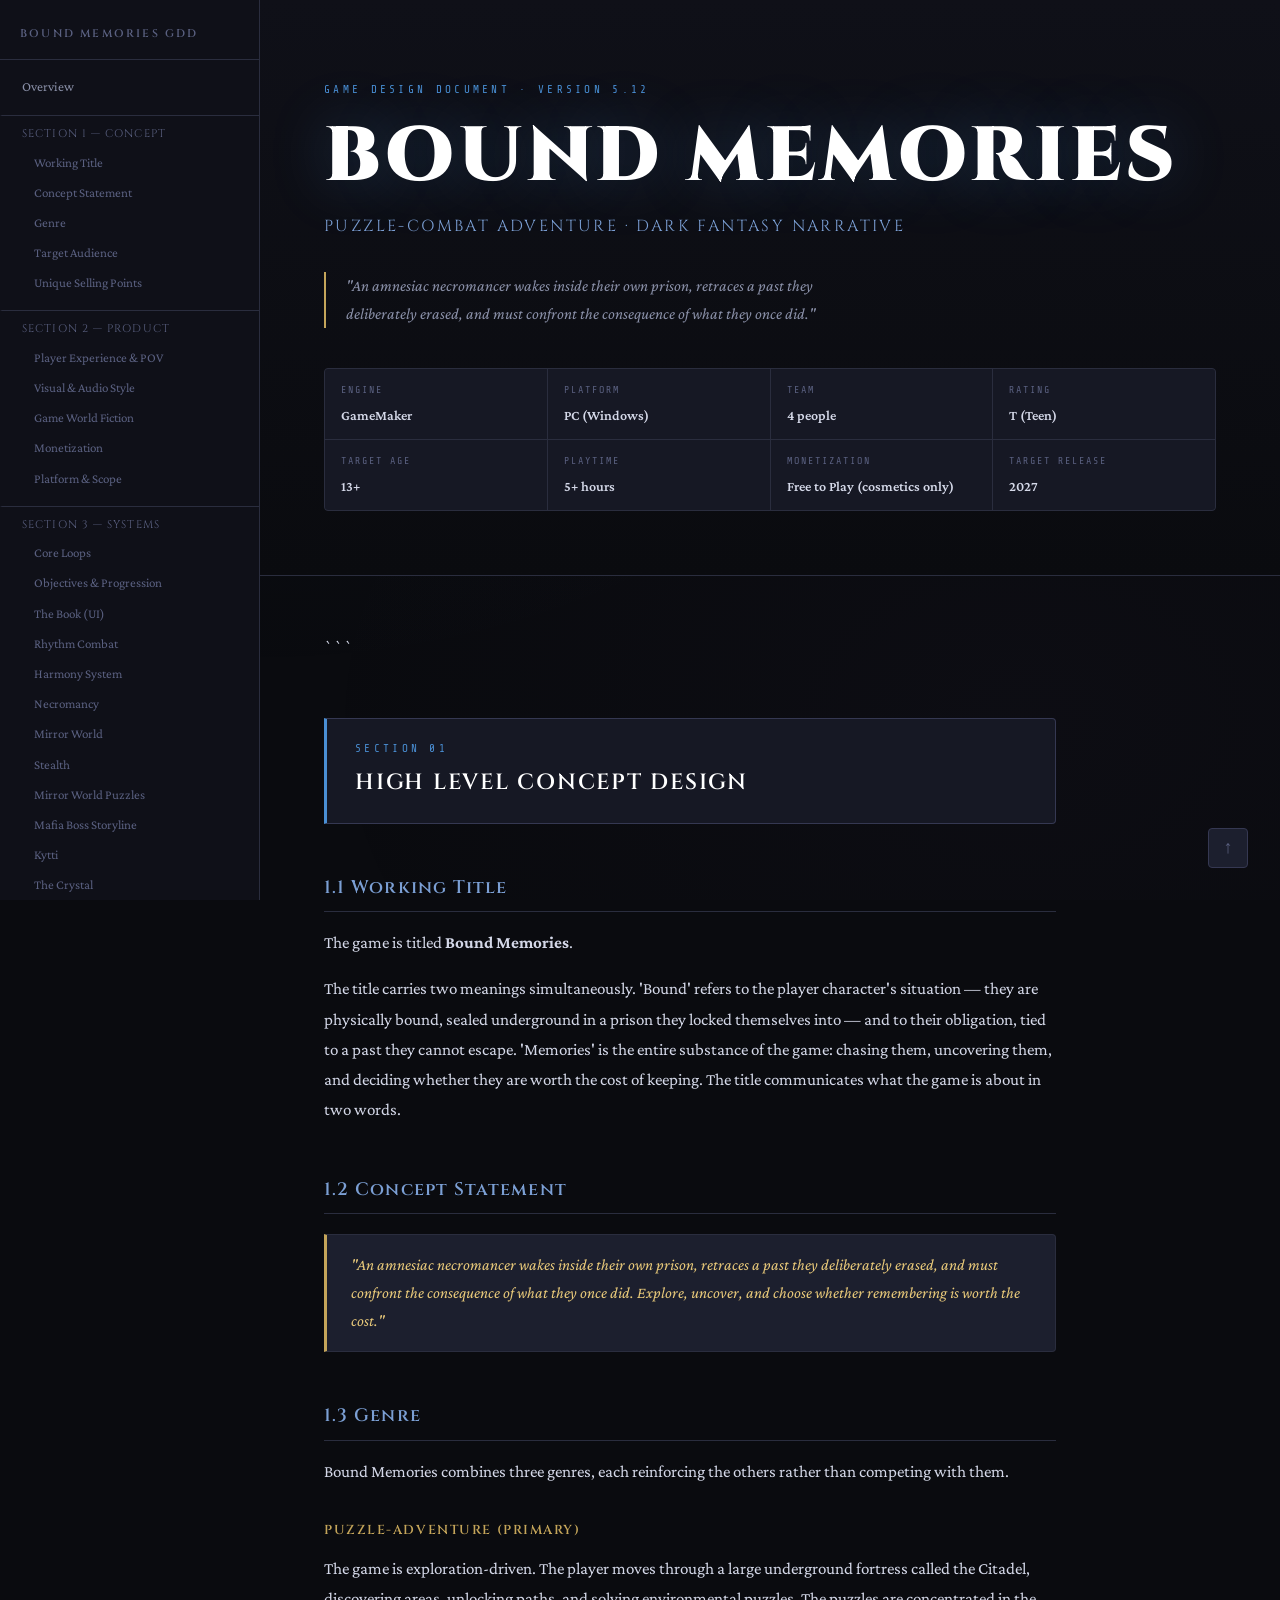
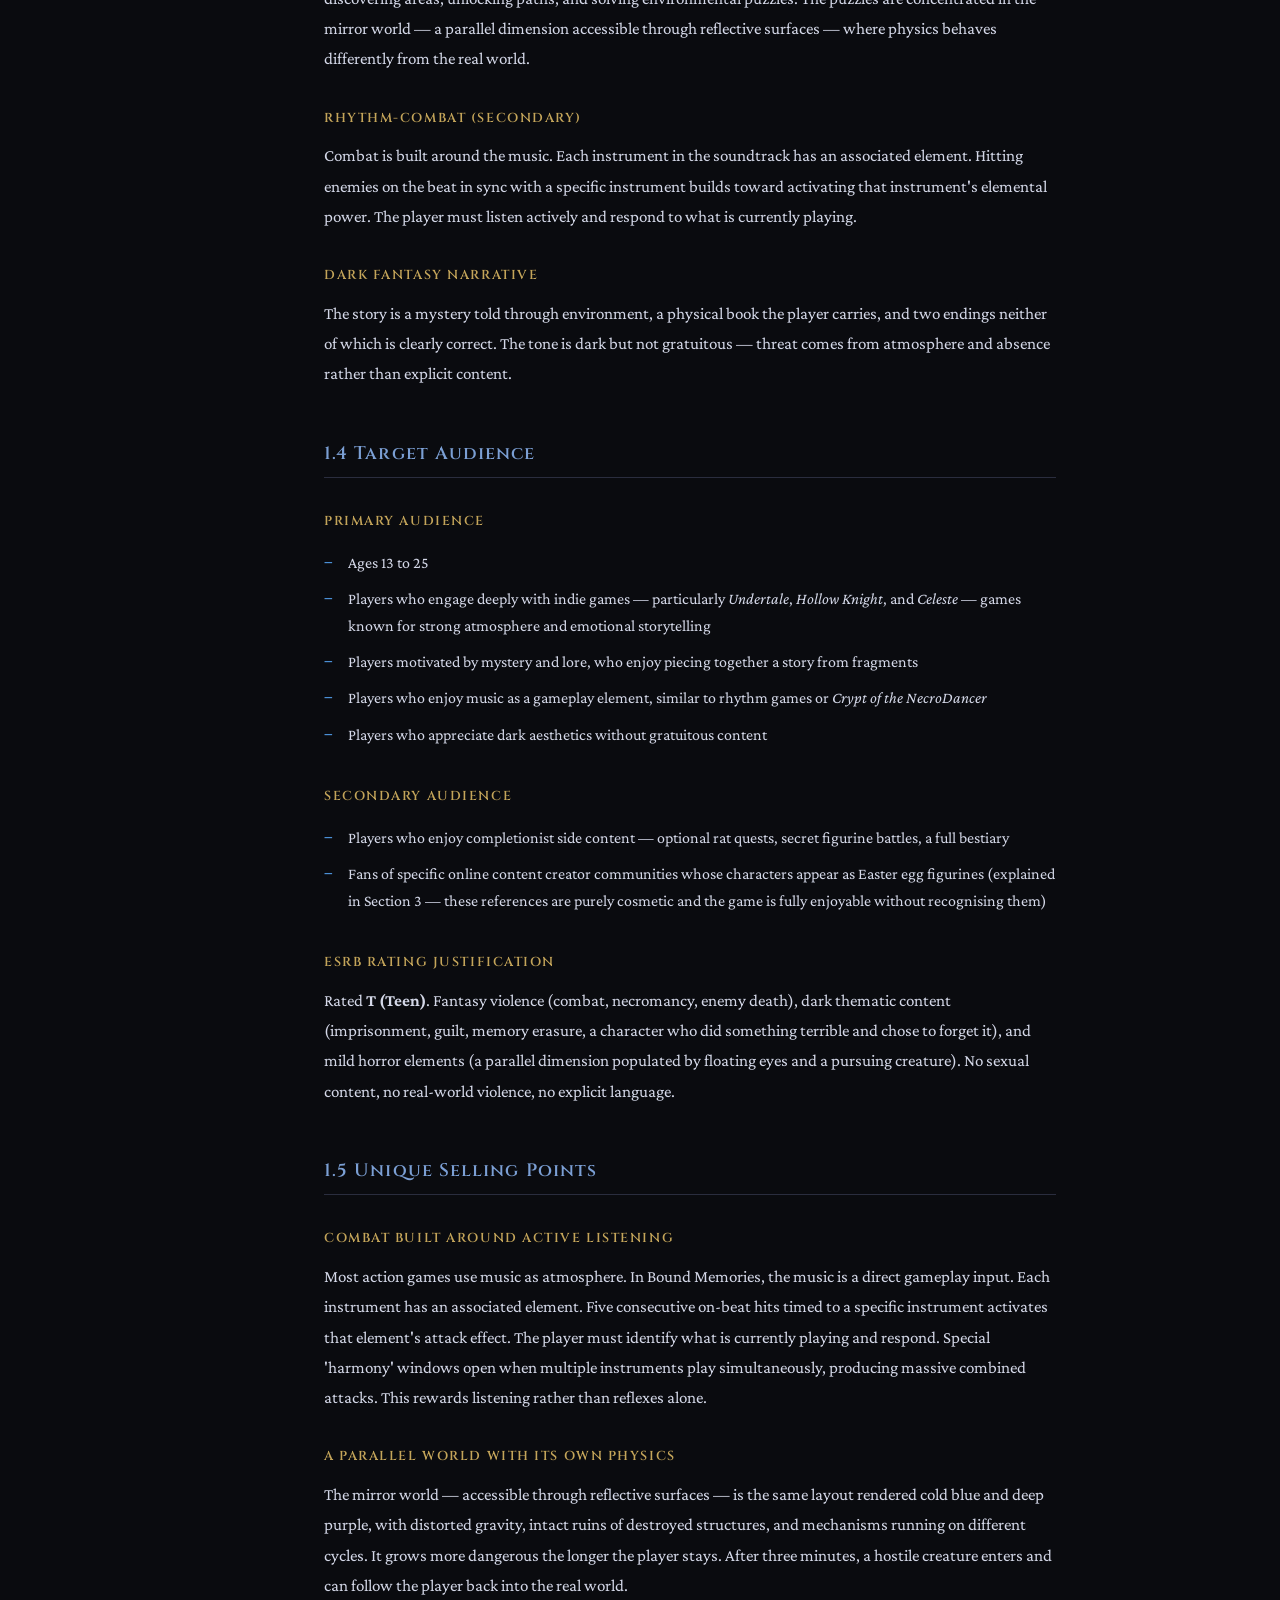
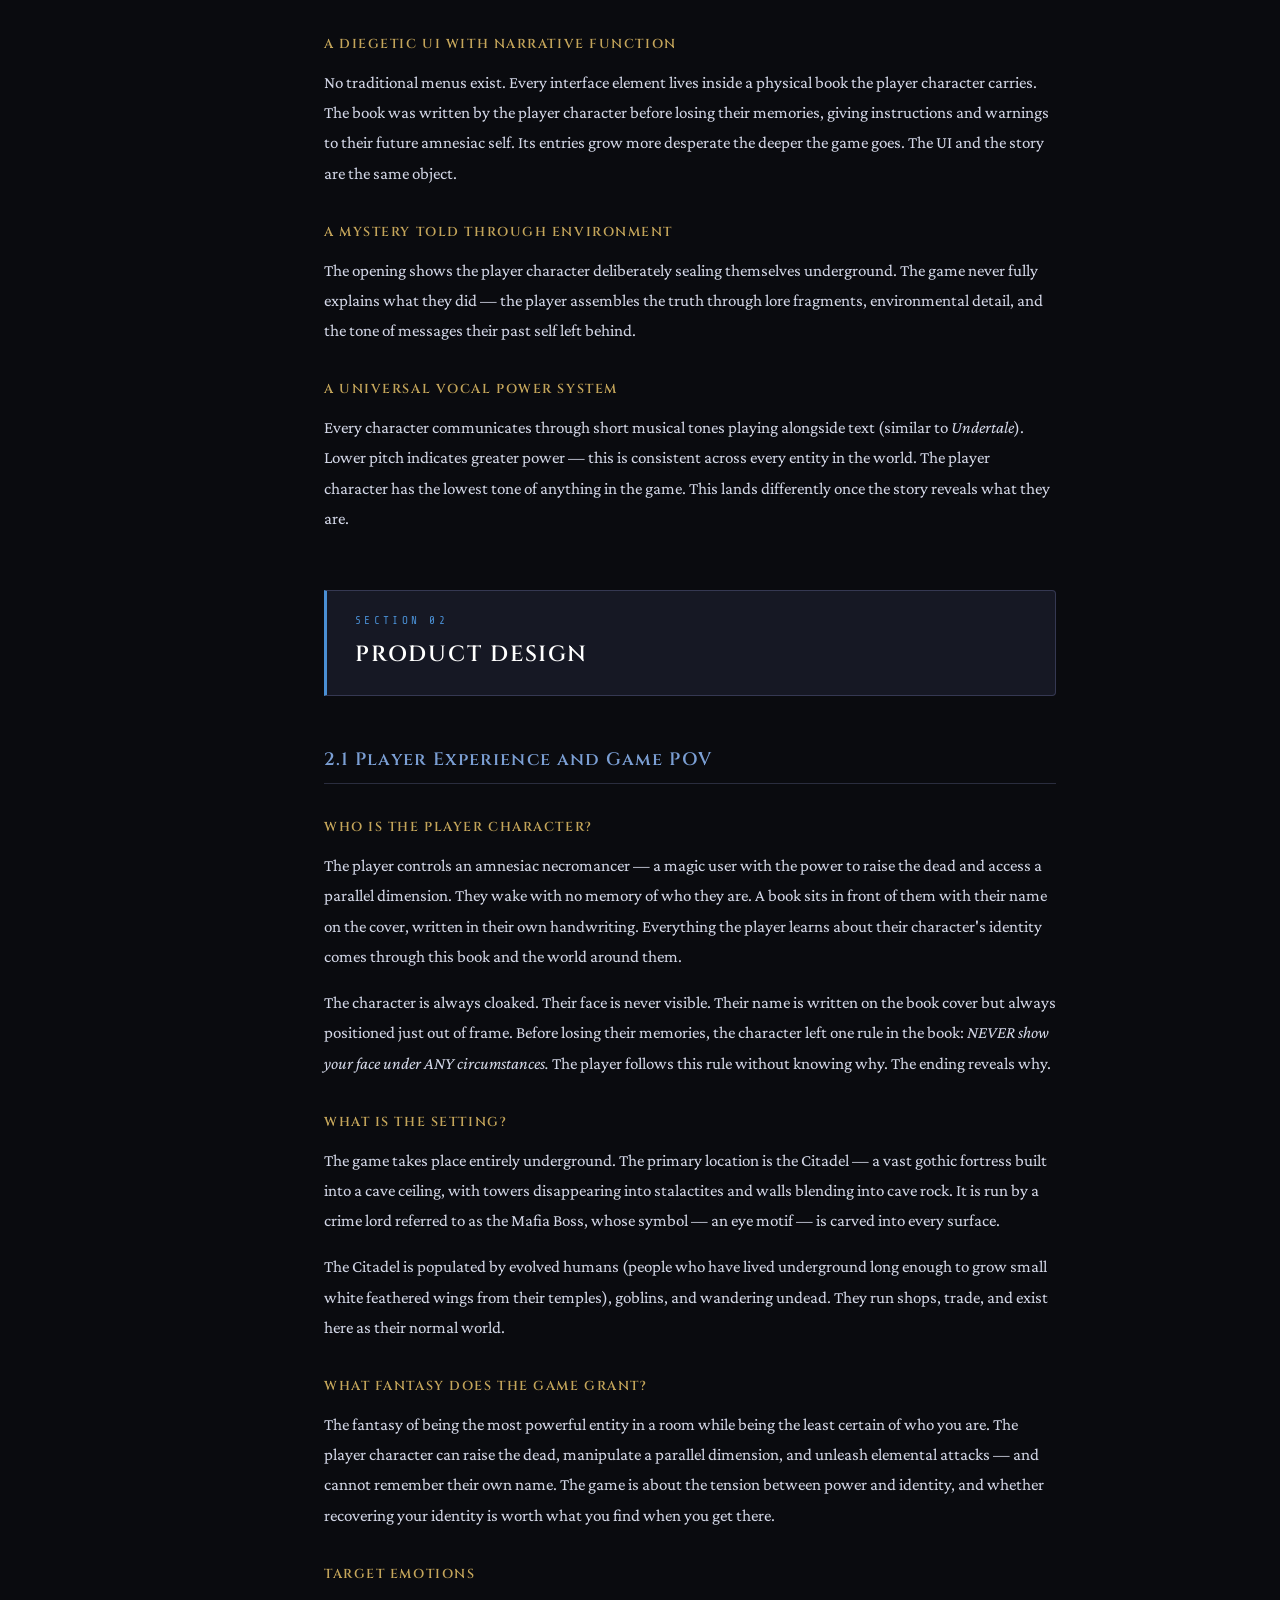
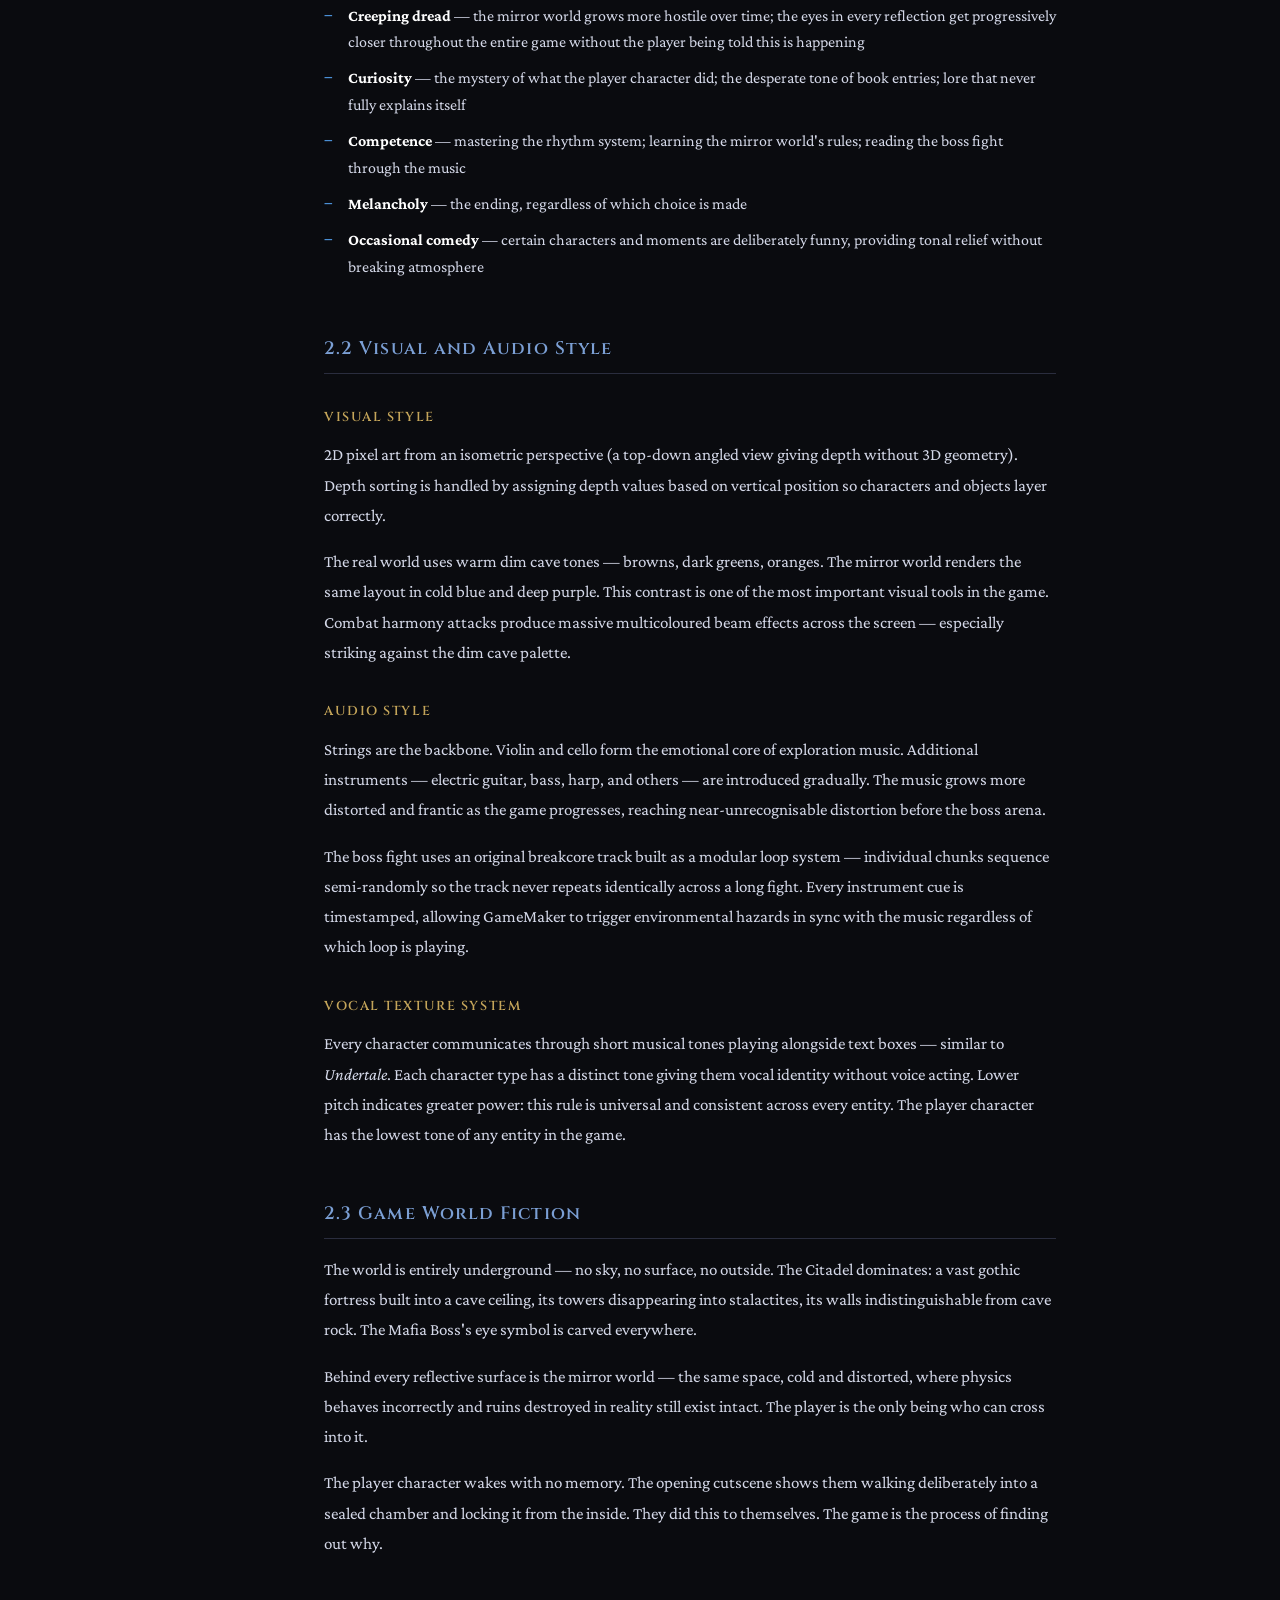
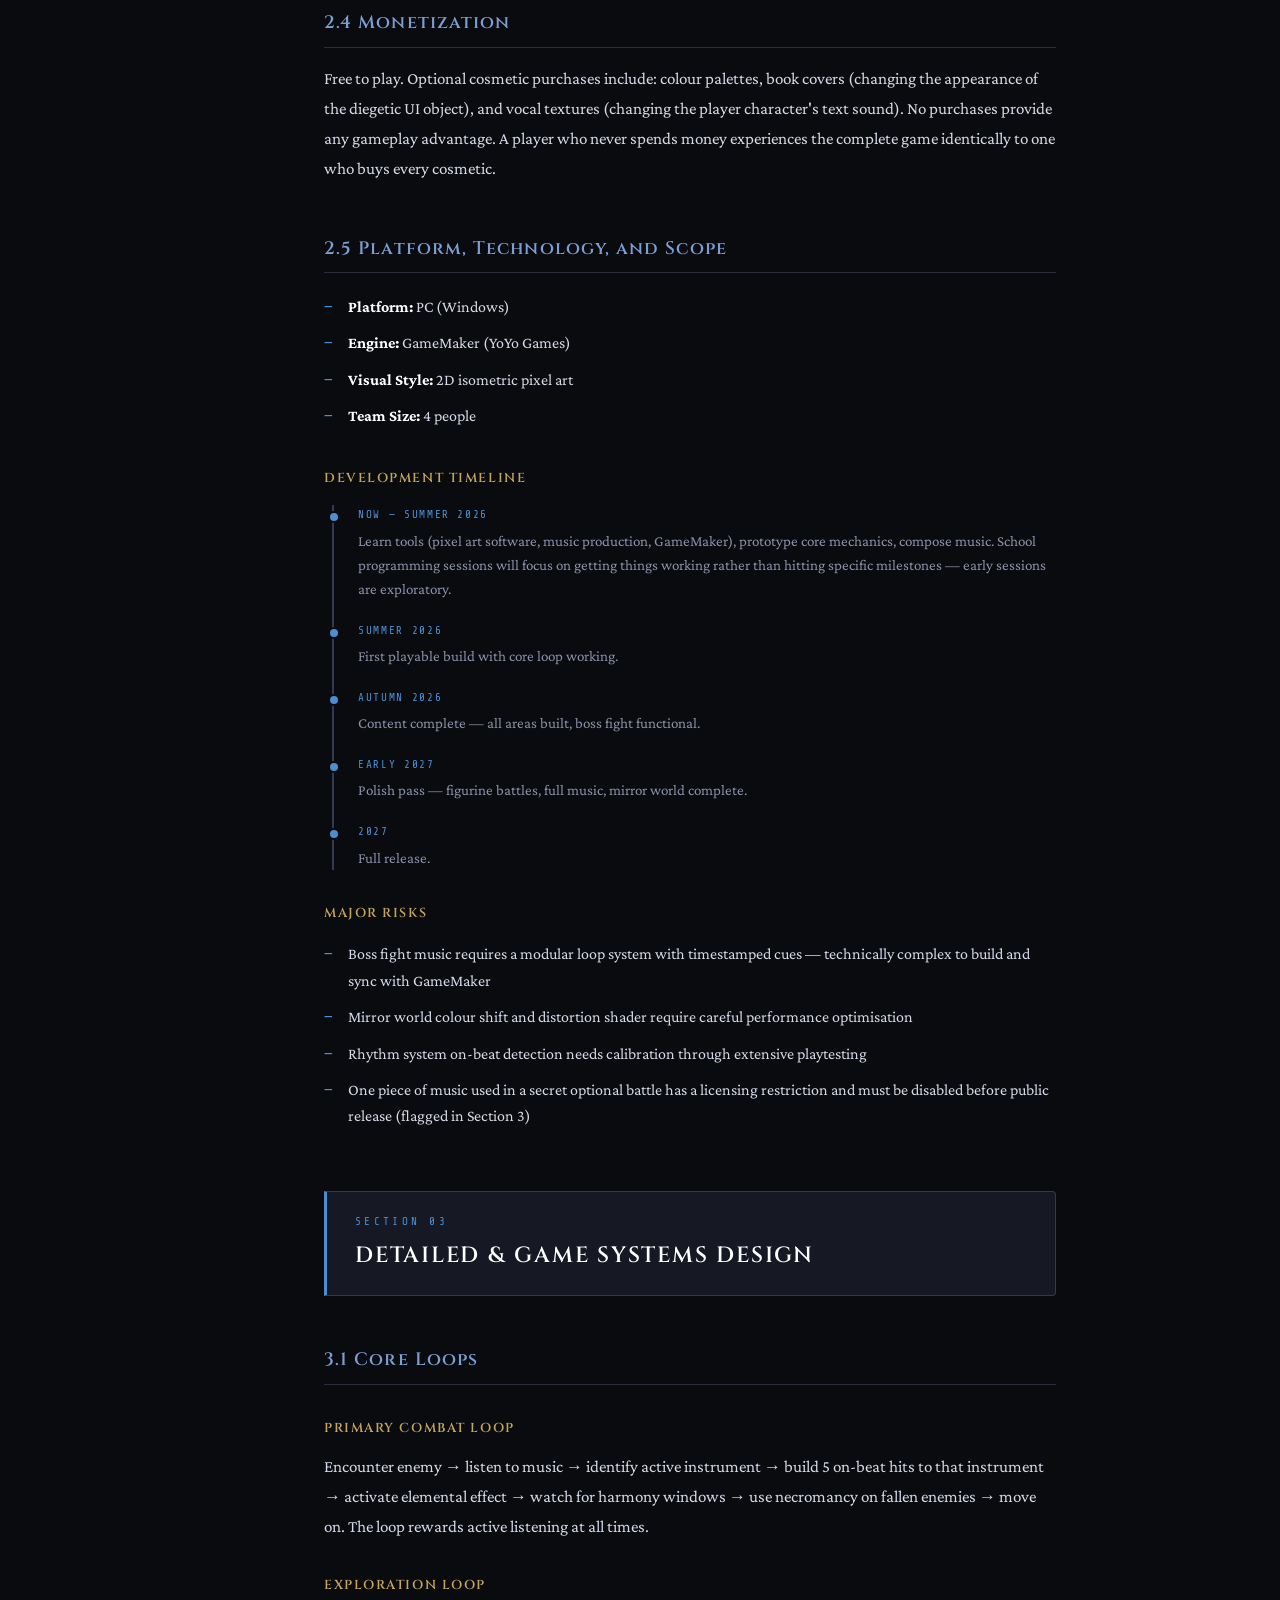
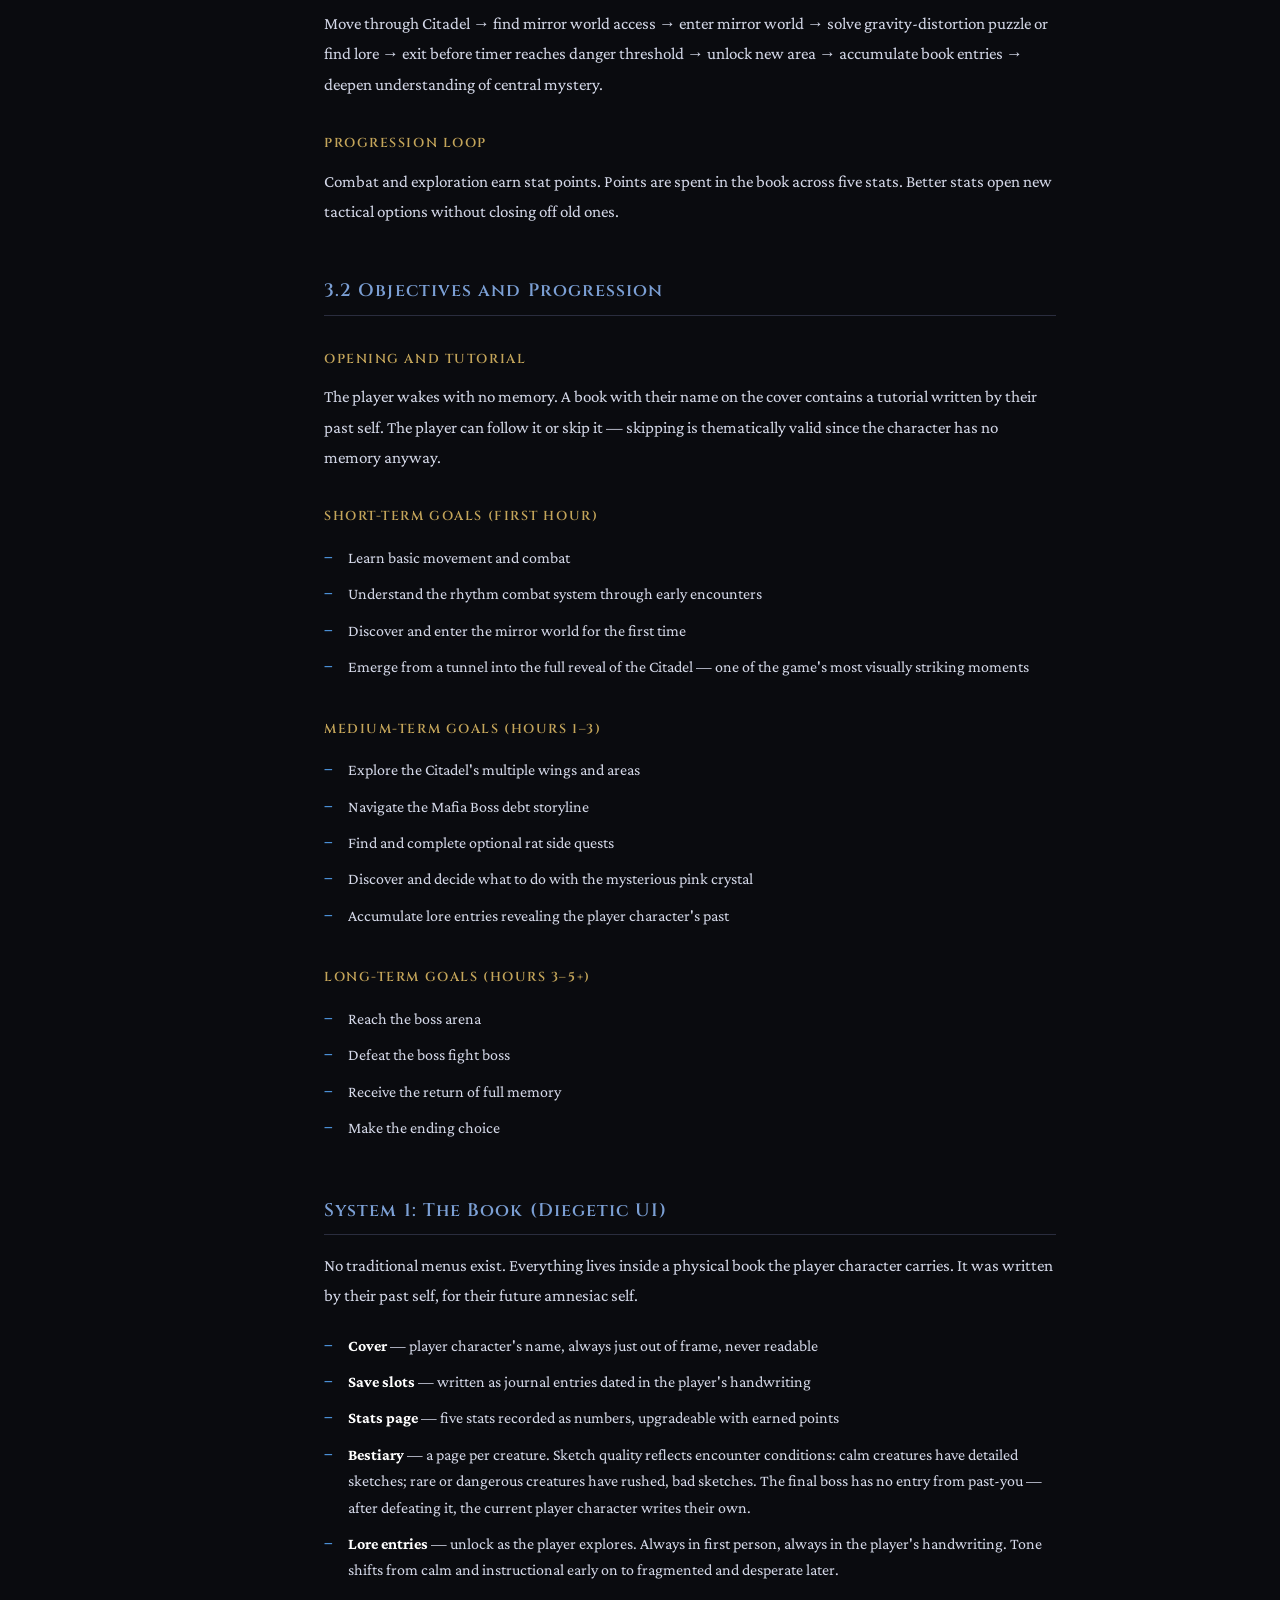
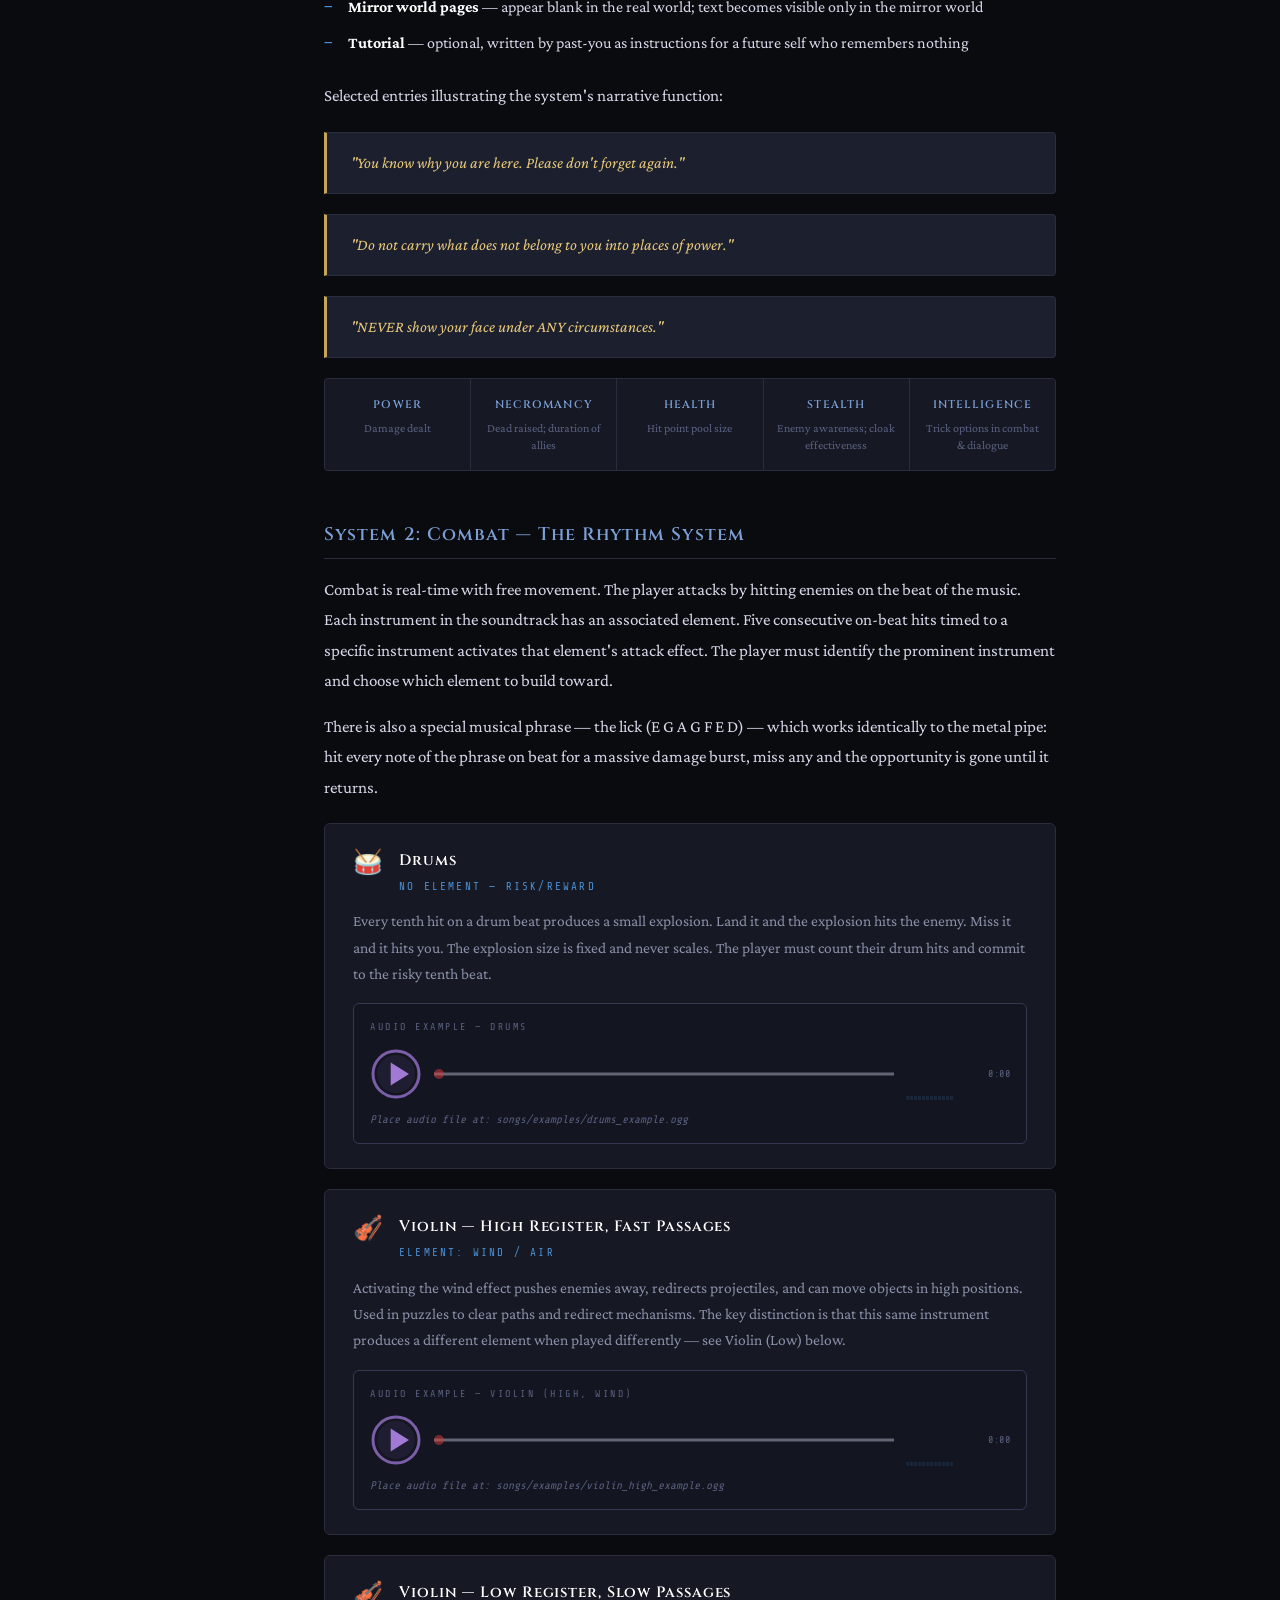
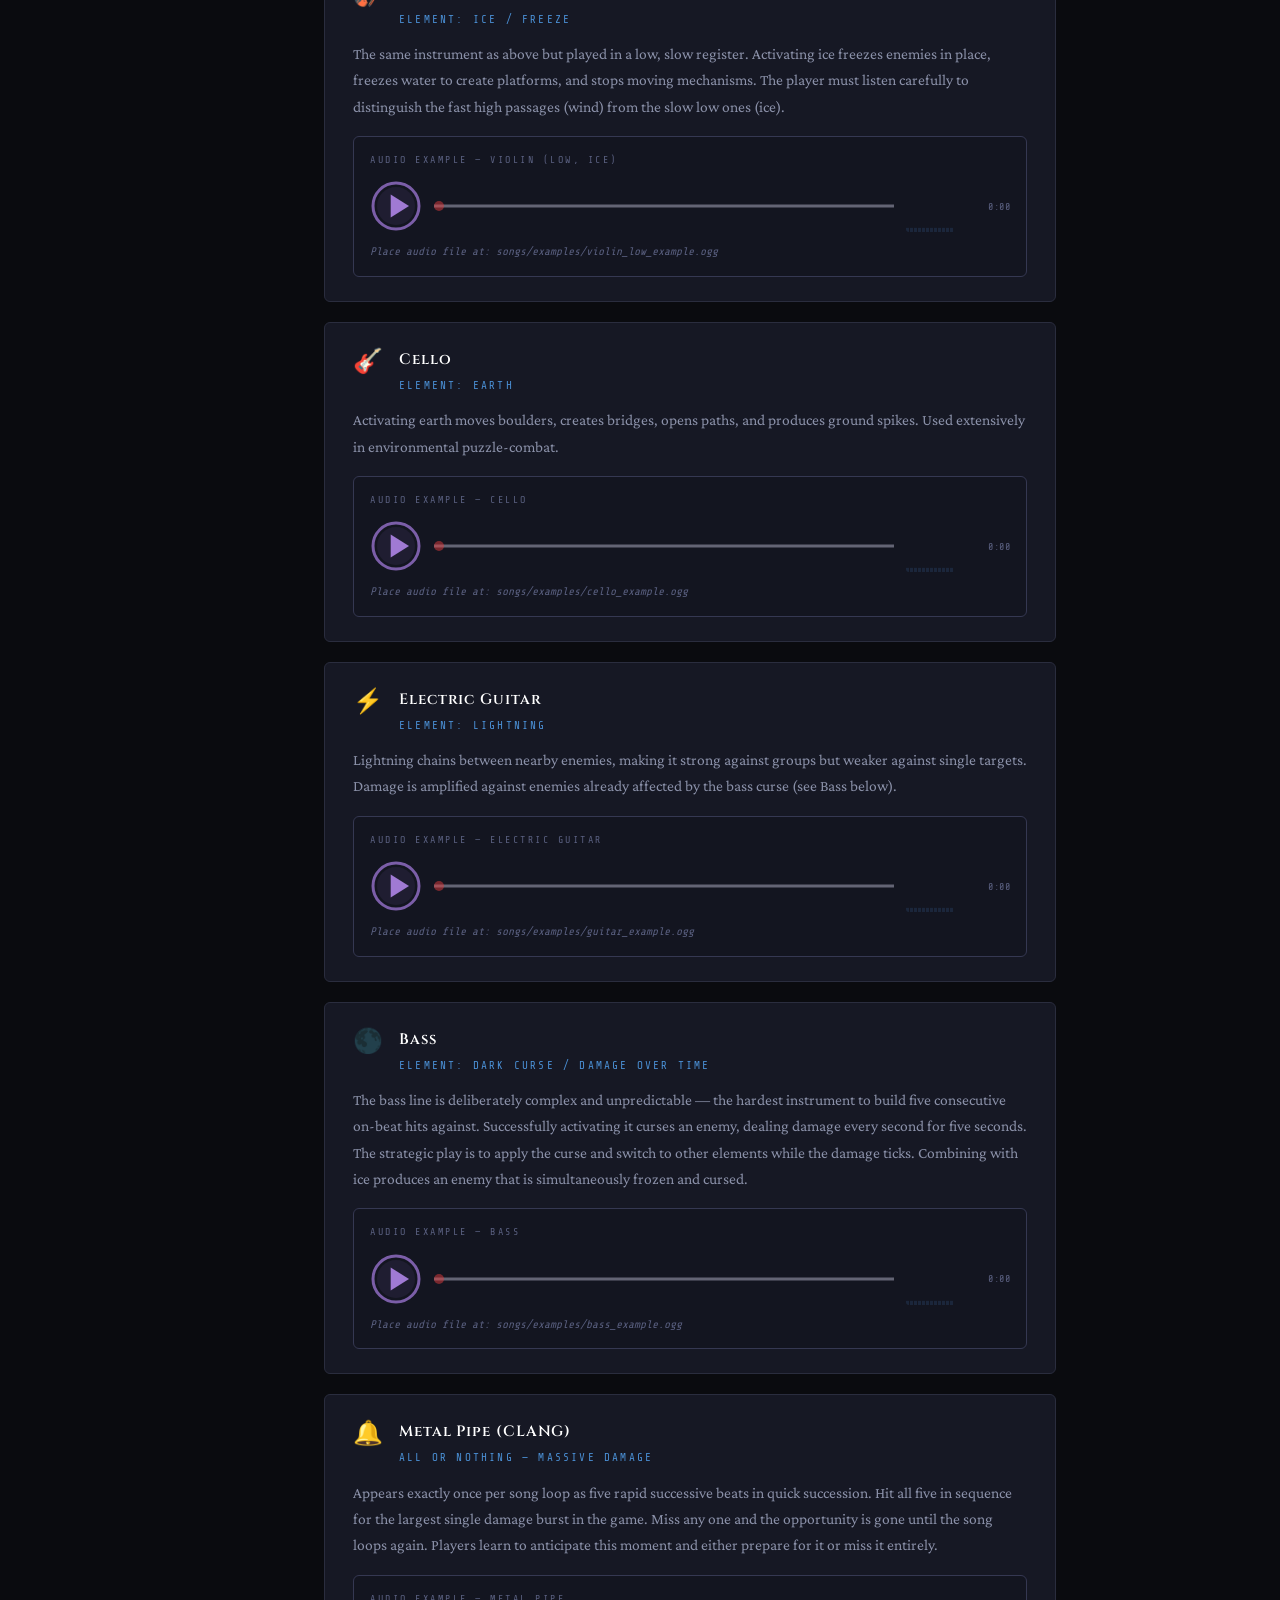
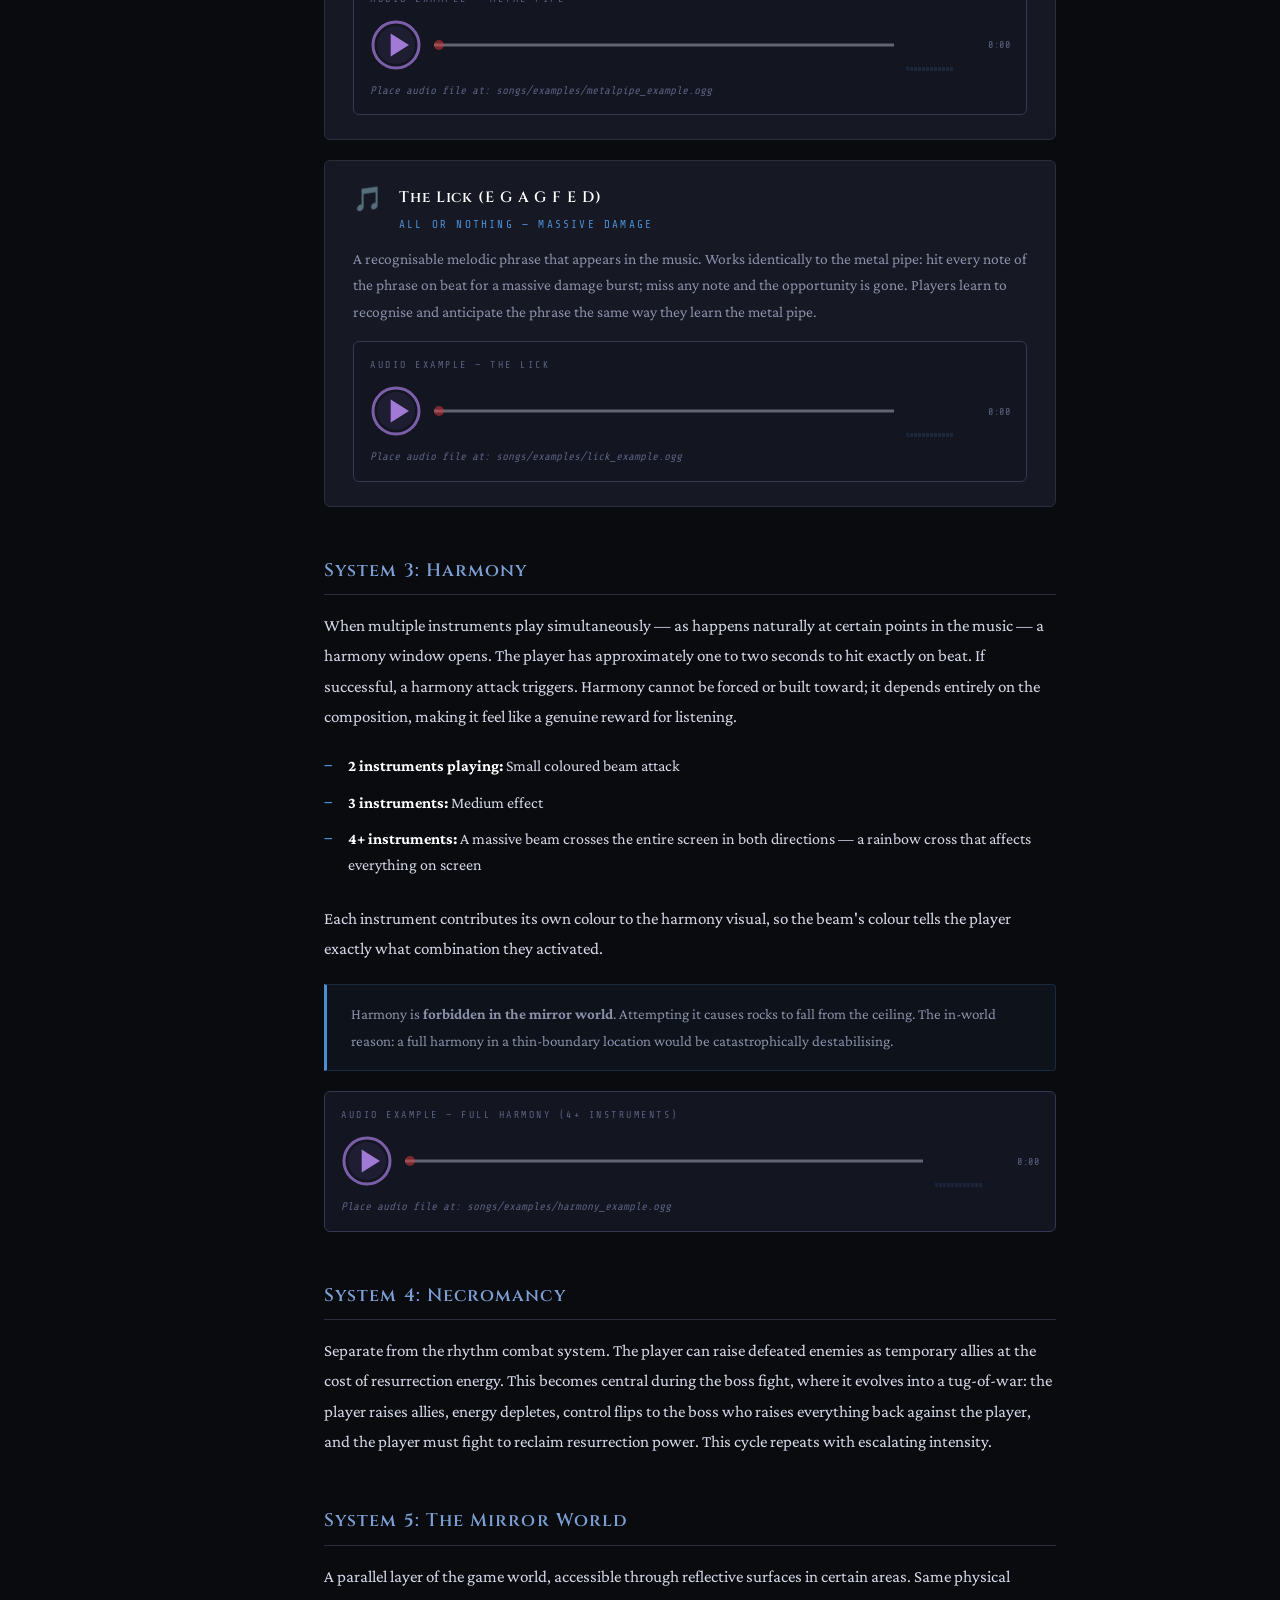
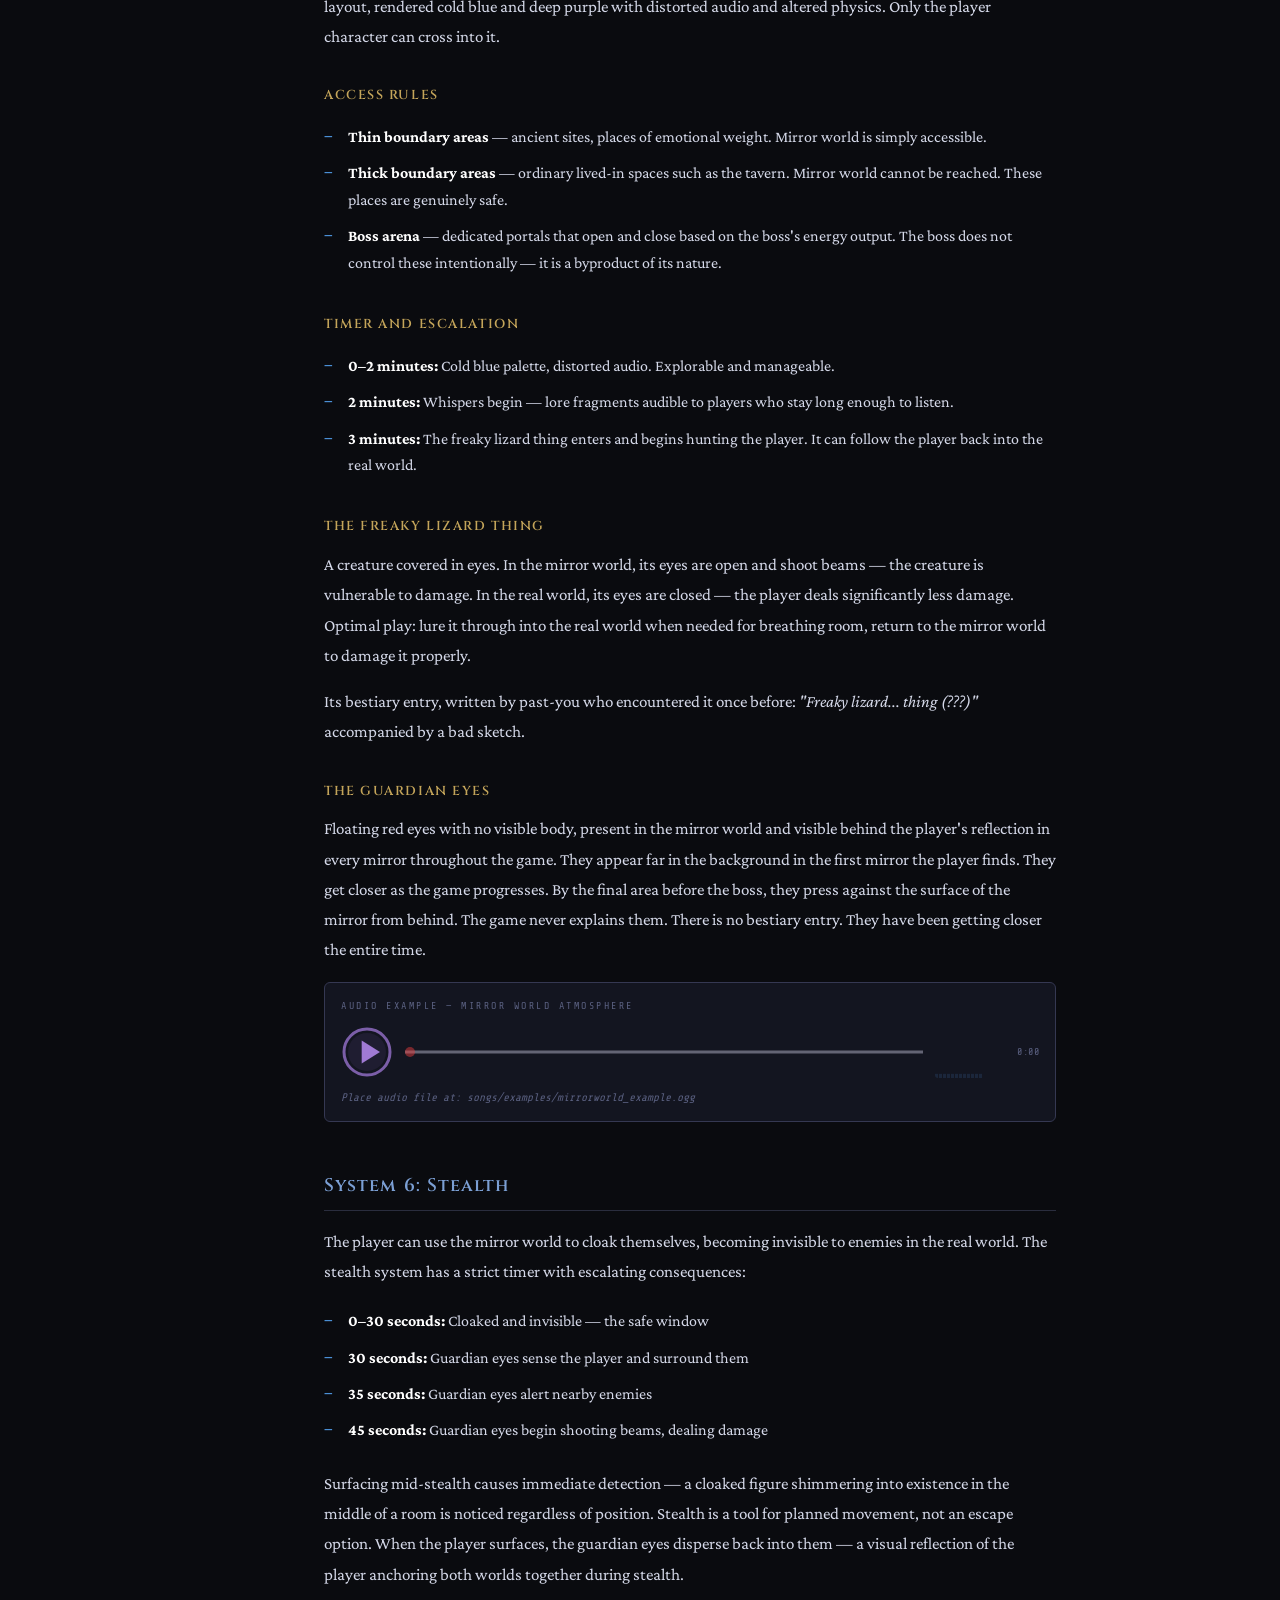
==== index.html @ 3befd74e "Update index.html" ====
<!DOCTYPE html>

<html lang="en" style="background:#0a0b0f;color:#d4d8e8;">
<head>
<meta charset="UTF-8">
<meta name="viewport" content="width=device-width, initial-scale=1.0">
<meta http-equiv="Cache-Control" content="no-cache, no-store, must-revalidate">
<meta http-equiv="Pragma" content="no-cache">
<meta http-equiv="Expires" content="0">
<title>Bound Memories — Game Design Document</title>
<link href="https://fonts.googleapis.com/css2?family=Cinzel:wght@400;600;900&family=Crimson+Pro:ital,wght@0,300;0,400;0,600;1,300;1,400&family=Share+Tech+Mono&display=swap" rel="stylesheet">
<link rel="stylesheet" href="style.css">
</head>
<body>

<!-- SIDEBAR NAV -->

<nav>
  <div class="nav-title">Bound Memories GDD</div>
  <a href="#top">Overview</a>
  <a href="#section1" class="section-link">Section 1 — Concept</a>
  <a href="#title" class="sub-link">Working Title</a>
  <a href="#concept" class="sub-link">Concept Statement</a>
  <a href="#genre" class="sub-link">Genre</a>
  <a href="#audience" class="sub-link">Target Audience</a>
  <a href="#usp" class="sub-link">Unique Selling Points</a>
  <a href="#section2" class="section-link">Section 2 — Product</a>
  <a href="#pov" class="sub-link">Player Experience & POV</a>
  <a href="#style" class="sub-link">Visual & Audio Style</a>
  <a href="#fiction" class="sub-link">Game World Fiction</a>
  <a href="#monetization" class="sub-link">Monetization</a>
  <a href="#scope" class="sub-link">Platform & Scope</a>
  <a href="#section3" class="section-link">Section 3 — Systems</a>
  <a href="#loops" class="sub-link">Core Loops</a>
  <a href="#objectives" class="sub-link">Objectives & Progression</a>
  <a href="#book" class="sub-link">The Book (UI)</a>
  <a href="#rhythm" class="sub-link">Rhythm Combat</a>
  <a href="#harmony" class="sub-link">Harmony System</a>
  <a href="#necromancy" class="sub-link">Necromancy</a>
  <a href="#mirrorworld" class="sub-link">Mirror World</a>
  <a href="#stealth" class="sub-link">Stealth</a>
  <a href="#puzzles" class="sub-link">Mirror World Puzzles</a>
  <a href="#mafia" class="sub-link">Mafia Boss Storyline</a>
  <a href="#kytti" class="sub-link">Kytti</a>
  <a href="#crystal" class="sub-link">The Crystal</a>
  <a href="#figurines" class="sub-link">Figurines & Secret Battles</a>
  <a href="#rats" class="sub-link">Rat Side Quests</a>
  <a href="#bossfight" class="sub-link">The Boss Fight</a>
  <a href="#endings" class="sub-link">The Endings</a>
  <a href="#interactivity" class="sub-link">Interactivity</a>
  <a href="#music" class="section-link">Appendix — Music</a>
  <a href="#credits" class="sub-link">Credits</a>
</nav>

<!-- MAIN -->

<main id="top">

  <!-- HERO -->

  <div class="hero">
    <div class="hero-eyebrow">Game Design Document · Version 5.12</div>
    <h1>BOUND MEMORIES</h1>
    <div class="hero-subtitle">Puzzle-Combat Adventure · Dark Fantasy Narrative</div>
    <div class="hero-quote">"An amnesiac necromancer wakes inside their own prison, retraces a past they deliberately erased, and must confront the consequence of what they once did."</div>
    <div class="quick-ref">
      <div class="quick-ref-item"><div class="quick-ref-label">Engine</div><div class="quick-ref-value">GameMaker</div></div>
      <div class="quick-ref-item"><div class="quick-ref-label">Platform</div><div class="quick-ref-value">PC (Windows)</div></div>
      <div class="quick-ref-item"><div class="quick-ref-label">Team</div><div class="quick-ref-value">4 people</div></div>
      <div class="quick-ref-item"><div class="quick-ref-label">Rating</div><div class="quick-ref-value">T (Teen)</div></div>
      <div class="quick-ref-item"><div class="quick-ref-label">Target Age</div><div class="quick-ref-value">13+</div></div>
      <div class="quick-ref-item"><div class="quick-ref-label">Playtime</div><div class="quick-ref-value">5+ hours</div></div>
      <div class="quick-ref-item"><div class="quick-ref-label">Monetization</div><div class="quick-ref-value">Free to Play (cosmetics only)</div></div>
      <div class="quick-ref-item"><div class="quick-ref-label">Target Release</div><div class="quick-ref-value">2027</div></div>
    </div>
  </div>

  <div class="content">

```
<!-- SECTION 1 -->
<div class="section-banner" id="section1">
  <div class="section-banner-num">Section 01</div>
  <h2>High Level Concept Design</h2>
</div>

<h2 class="subsection" id="title">1.1 Working Title</h2>
<p>The game is titled <strong>Bound Memories</strong>.</p>
<p>The title carries two meanings simultaneously. 'Bound' refers to the player character's situation — they are physically bound, sealed underground in a prison they locked themselves into — and to their obligation, tied to a past they cannot escape. 'Memories' is the entire substance of the game: chasing them, uncovering them, and deciding whether they are worth the cost of keeping. The title communicates what the game is about in two words.</p>

<h2 class="subsection" id="concept">1.2 Concept Statement</h2>
<div class="book-quote">"An amnesiac necromancer wakes inside their own prison, retraces a past they deliberately erased, and must confront the consequence of what they once did. Explore, uncover, and choose whether remembering is worth the cost."</div>

<h2 class="subsection" id="genre">1.3 Genre</h2>
<p>Bound Memories combines three genres, each reinforcing the others rather than competing with them.</p>
<h3 class="subsub">Puzzle-Adventure (Primary)</h3>
<p>The game is exploration-driven. The player moves through a large underground fortress called the Citadel, discovering areas, unlocking paths, and solving environmental puzzles. The puzzles are concentrated in the mirror world — a parallel dimension accessible through reflective surfaces — where physics behaves differently from the real world.</p>
<h3 class="subsub">Rhythm-Combat (Secondary)</h3>
<p>Combat is built around the music. Each instrument in the soundtrack has an associated element. Hitting enemies on the beat in sync with a specific instrument builds toward activating that instrument's elemental power. The player must listen actively and respond to what is currently playing.</p>
<h3 class="subsub">Dark Fantasy Narrative</h3>
<p>The story is a mystery told through environment, a physical book the player carries, and two endings neither of which is clearly correct. The tone is dark but not gratuitous — threat comes from atmosphere and absence rather than explicit content.</p>

<h2 class="subsection" id="audience">1.4 Target Audience</h2>
<h3 class="subsub">Primary Audience</h3>
<ul>
  <li>Ages 13 to 25</li>
  <li>Players who engage deeply with indie games — particularly <em>Undertale</em>, <em>Hollow Knight</em>, and <em>Celeste</em> — games known for strong atmosphere and emotional storytelling</li>
  <li>Players motivated by mystery and lore, who enjoy piecing together a story from fragments</li>
  <li>Players who enjoy music as a gameplay element, similar to rhythm games or <em>Crypt of the NecroDancer</em></li>
  <li>Players who appreciate dark aesthetics without gratuitous content</li>
</ul>
<h3 class="subsub">Secondary Audience</h3>
<ul>
  <li>Players who enjoy completionist side content — optional rat quests, secret figurine battles, a full bestiary</li>
  <li>Fans of specific online content creator communities whose characters appear as Easter egg figurines (explained in Section 3 — these references are purely cosmetic and the game is fully enjoyable without recognising them)</li>
</ul>
<h3 class="subsub">ESRB Rating Justification</h3>
<p>Rated <strong>T (Teen)</strong>. Fantasy violence (combat, necromancy, enemy death), dark thematic content (imprisonment, guilt, memory erasure, a character who did something terrible and chose to forget it), and mild horror elements (a parallel dimension populated by floating eyes and a pursuing creature). No sexual content, no real-world violence, no explicit language.</p>

<h2 class="subsection" id="usp">1.5 Unique Selling Points</h2>
<h3 class="subsub">Combat Built Around Active Listening</h3>
<p>Most action games use music as atmosphere. In Bound Memories, the music is a direct gameplay input. Each instrument has an associated element. Five consecutive on-beat hits timed to a specific instrument activates that element's attack effect. The player must identify what is currently playing and respond. Special 'harmony' windows open when multiple instruments play simultaneously, producing massive combined attacks. This rewards listening rather than reflexes alone.</p>
<h3 class="subsub">A Parallel World With Its Own Physics</h3>
<p>The mirror world — accessible through reflective surfaces — is the same layout rendered cold blue and deep purple, with distorted gravity, intact ruins of destroyed structures, and mechanisms running on different cycles. It grows more dangerous the longer the player stays. After three minutes, a hostile creature enters and can follow the player back into the real world.</p>
<h3 class="subsub">A Diegetic UI With Narrative Function</h3>
<p>No traditional menus exist. Every interface element lives inside a physical book the player character carries. The book was written by the player character before losing their memories, giving instructions and warnings to their future amnesiac self. Its entries grow more desperate the deeper the game goes. The UI and the story are the same object.</p>
<h3 class="subsub">A Mystery Told Through Environment</h3>
<p>The opening shows the player character deliberately sealing themselves underground. The game never fully explains what they did — the player assembles the truth through lore fragments, environmental detail, and the tone of messages their past self left behind.</p>
<h3 class="subsub">A Universal Vocal Power System</h3>
<p>Every character communicates through short musical tones playing alongside text (similar to <em>Undertale</em>). Lower pitch indicates greater power — this is consistent across every entity in the world. The player character has the lowest tone of anything in the game. This lands differently once the story reveals what they are.</p>

<!-- SECTION 2 -->
<div class="section-banner" id="section2">
  <div class="section-banner-num">Section 02</div>
  <h2>Product Design</h2>
</div>

<h2 class="subsection" id="pov">2.1 Player Experience and Game POV</h2>
<h3 class="subsub">Who is the player character?</h3>
<p>The player controls an amnesiac necromancer — a magic user with the power to raise the dead and access a parallel dimension. They wake with no memory of who they are. A book sits in front of them with their name on the cover, written in their own handwriting. Everything the player learns about their character's identity comes through this book and the world around them.</p>
<p>The character is always cloaked. Their face is never visible. Their name is written on the book cover but always positioned just out of frame. Before losing their memories, the character left one rule in the book: <em>NEVER show your face under ANY circumstances.</em> The player follows this rule without knowing why. The ending reveals why.</p>
<h3 class="subsub">What is the setting?</h3>
<p>The game takes place entirely underground. The primary location is the Citadel — a vast gothic fortress built into a cave ceiling, with towers disappearing into stalactites and walls blending into cave rock. It is run by a crime lord referred to as the Mafia Boss, whose symbol — an eye motif — is carved into every surface.</p>
<p>The Citadel is populated by evolved humans (people who have lived underground long enough to grow small white feathered wings from their temples), goblins, and wandering undead. They run shops, trade, and exist here as their normal world.</p>
<h3 class="subsub">What fantasy does the game grant?</h3>
<p>The fantasy of being the most powerful entity in a room while being the least certain of who you are. The player character can raise the dead, manipulate a parallel dimension, and unleash elemental attacks — and cannot remember their own name. The game is about the tension between power and identity, and whether recovering your identity is worth what you find when you get there.</p>
<h3 class="subsub">Target Emotions</h3>
<ul>
  <li><strong>Creeping dread</strong> — the mirror world grows more hostile over time; the eyes in every reflection get progressively closer throughout the entire game without the player being told this is happening</li>
  <li><strong>Curiosity</strong> — the mystery of what the player character did; the desperate tone of book entries; lore that never fully explains itself</li>
  <li><strong>Competence</strong> — mastering the rhythm system; learning the mirror world's rules; reading the boss fight through the music</li>
  <li><strong>Melancholy</strong> — the ending, regardless of which choice is made</li>
  <li><strong>Occasional comedy</strong> — certain characters and moments are deliberately funny, providing tonal relief without breaking atmosphere</li>
</ul>

<h2 class="subsection" id="style">2.2 Visual and Audio Style</h2>
<h3 class="subsub">Visual Style</h3>
<p>2D pixel art from an isometric perspective (a top-down angled view giving depth without 3D geometry). Depth sorting is handled by assigning depth values based on vertical position so characters and objects layer correctly.</p>
<p>The real world uses warm dim cave tones — browns, dark greens, oranges. The mirror world renders the same layout in cold blue and deep purple. This contrast is one of the most important visual tools in the game. Combat harmony attacks produce massive multicoloured beam effects across the screen — especially striking against the dim cave palette.</p>
<h3 class="subsub">Audio Style</h3>
<p>Strings are the backbone. Violin and cello form the emotional core of exploration music. Additional instruments — electric guitar, bass, harp, and others — are introduced gradually. The music grows more distorted and frantic as the game progresses, reaching near-unrecognisable distortion before the boss arena.</p>
<p>The boss fight uses an original breakcore track built as a modular loop system — individual chunks sequence semi-randomly so the track never repeats identically across a long fight. Every instrument cue is timestamped, allowing GameMaker to trigger environmental hazards in sync with the music regardless of which loop is playing.</p>
<h3 class="subsub">Vocal Texture System</h3>
<p>Every character communicates through short musical tones playing alongside text boxes — similar to <em>Undertale</em>. Each character type has a distinct tone giving them vocal identity without voice acting. Lower pitch indicates greater power: this rule is universal and consistent across every entity. The player character has the lowest tone of any entity in the game.</p>

<h2 class="subsection" id="fiction">2.3 Game World Fiction</h2>
<p>The world is entirely underground — no sky, no surface, no outside. The Citadel dominates: a vast gothic fortress built into a cave ceiling, its towers disappearing into stalactites, its walls indistinguishable from cave rock. The Mafia Boss's eye symbol is carved everywhere.</p>
<p>Behind every reflective surface is the mirror world — the same space, cold and distorted, where physics behaves incorrectly and ruins destroyed in reality still exist intact. The player is the only being who can cross into it.</p>
<p>The player character wakes with no memory. The opening cutscene shows them walking deliberately into a sealed chamber and locking it from the inside. They did this to themselves. The game is the process of finding out why.</p>

<h2 class="subsection" id="monetization">2.4 Monetization</h2>
<p>Free to play. Optional cosmetic purchases include: colour palettes, book covers (changing the appearance of the diegetic UI object), and vocal textures (changing the player character's text sound). No purchases provide any gameplay advantage. A player who never spends money experiences the complete game identically to one who buys every cosmetic.</p>

<h2 class="subsection" id="scope">2.5 Platform, Technology, and Scope</h2>
<ul>
  <li><strong>Platform:</strong> PC (Windows)</li>
  <li><strong>Engine:</strong> GameMaker (YoYo Games)</li>
  <li><strong>Visual Style:</strong> 2D isometric pixel art</li>
  <li><strong>Team Size:</strong> 4 people</li>
</ul>
<h3 class="subsub">Development Timeline</h3>
<div class="timeline">
  <div class="timeline-item">
    <div class="timeline-date">Now — Summer 2026</div>
    <div class="timeline-desc">Learn tools (pixel art software, music production, GameMaker), prototype core mechanics, compose music. School programming sessions will focus on getting things working rather than hitting specific milestones — early sessions are exploratory.</div>
  </div>
  <div class="timeline-item">
    <div class="timeline-date">Summer 2026</div>
    <div class="timeline-desc">First playable build with core loop working.</div>
  </div>
  <div class="timeline-item">
    <div class="timeline-date">Autumn 2026</div>
    <div class="timeline-desc">Content complete — all areas built, boss fight functional.</div>
  </div>
  <div class="timeline-item">
    <div class="timeline-date">Early 2027</div>
    <div class="timeline-desc">Polish pass — figurine battles, full music, mirror world complete.</div>
  </div>
  <div class="timeline-item">
    <div class="timeline-date">2027</div>
    <div class="timeline-desc">Full release.</div>
  </div>
</div>
<h3 class="subsub">Major Risks</h3>
<ul>
  <li>Boss fight music requires a modular loop system with timestamped cues — technically complex to build and sync with GameMaker</li>
  <li>Mirror world colour shift and distortion shader require careful performance optimisation</li>
  <li>Rhythm system on-beat detection needs calibration through extensive playtesting</li>
  <li>One piece of music used in a secret optional battle has a licensing restriction and must be disabled before public release (flagged in Section 3)</li>
</ul>

<!-- SECTION 3 -->
<div class="section-banner" id="section3">
  <div class="section-banner-num">Section 03</div>
  <h2>Detailed & Game Systems Design</h2>
</div>

<h2 class="subsection" id="loops">3.1 Core Loops</h2>
<h3 class="subsub">Primary Combat Loop</h3>
<p>Encounter enemy → listen to music → identify active instrument → build 5 on-beat hits to that instrument → activate elemental effect → watch for harmony windows → use necromancy on fallen enemies → move on. The loop rewards active listening at all times.</p>
<h3 class="subsub">Exploration Loop</h3>
<p>Move through Citadel → find mirror world access → enter mirror world → solve gravity-distortion puzzle or find lore → exit before timer reaches danger threshold → unlock new area → accumulate book entries → deepen understanding of central mystery.</p>
<h3 class="subsub">Progression Loop</h3>
<p>Combat and exploration earn stat points. Points are spent in the book across five stats. Better stats open new tactical options without closing off old ones.</p>

<h2 class="subsection" id="objectives">3.2 Objectives and Progression</h2>
<h3 class="subsub">Opening and Tutorial</h3>
<p>The player wakes with no memory. A book with their name on the cover contains a tutorial written by their past self. The player can follow it or skip it — skipping is thematically valid since the character has no memory anyway.</p>
<h3 class="subsub">Short-Term Goals (First Hour)</h3>
<ul>
  <li>Learn basic movement and combat</li>
  <li>Understand the rhythm combat system through early encounters</li>
  <li>Discover and enter the mirror world for the first time</li>
  <li>Emerge from a tunnel into the full reveal of the Citadel — one of the game's most visually striking moments</li>
</ul>
<h3 class="subsub">Medium-Term Goals (Hours 1–3)</h3>
<ul>
  <li>Explore the Citadel's multiple wings and areas</li>
  <li>Navigate the Mafia Boss debt storyline</li>
  <li>Find and complete optional rat side quests</li>
  <li>Discover and decide what to do with the mysterious pink crystal</li>
  <li>Accumulate lore entries revealing the player character's past</li>
</ul>
<h3 class="subsub">Long-Term Goals (Hours 3–5+)</h3>
<ul>
  <li>Reach the boss arena</li>
  <li>Defeat the boss fight boss</li>
  <li>Receive the return of full memory</li>
  <li>Make the ending choice</li>
</ul>

<h2 class="subsection" id="book">System 1: The Book (Diegetic UI)</h2>
<p>No traditional menus exist. Everything lives inside a physical book the player character carries. It was written by their past self, for their future amnesiac self.</p>
<ul>
  <li><strong>Cover</strong> — player character's name, always just out of frame, never readable</li>
  <li><strong>Save slots</strong> — written as journal entries dated in the player's handwriting</li>
  <li><strong>Stats page</strong> — five stats recorded as numbers, upgradeable with earned points</li>
  <li><strong>Bestiary</strong> — a page per creature. Sketch quality reflects encounter conditions: calm creatures have detailed sketches; rare or dangerous creatures have rushed, bad sketches. The final boss has no entry from past-you — after defeating it, the current player character writes their own.</li>
  <li><strong>Lore entries</strong> — unlock as the player explores. Always in first person, always in the player's handwriting. Tone shifts from calm and instructional early on to fragmented and desperate later.</li>
  <li><strong>Mirror world pages</strong> — appear blank in the real world; text becomes visible only in the mirror world</li>
  <li><strong>Tutorial</strong> — optional, written by past-you as instructions for a future self who remembers nothing</li>
</ul>
<p>Selected entries illustrating the system's narrative function:</p>
<div class="book-quote">"You know why you are here. Please don't forget again."</div>
<div class="book-quote">"Do not carry what does not belong to you into places of power."</div>
<div class="book-quote">"NEVER show your face under ANY circumstances."</div>

<div class="stat-grid">
  <div class="stat-item"><div class="stat-name">Power</div><div class="stat-desc">Damage dealt</div></div>
  <div class="stat-item"><div class="stat-name">Necromancy</div><div class="stat-desc">Dead raised; duration of allies</div></div>
  <div class="stat-item"><div class="stat-name">Health</div><div class="stat-desc">Hit point pool size</div></div>
  <div class="stat-item"><div class="stat-name">Stealth</div><div class="stat-desc">Enemy awareness; cloak effectiveness</div></div>
  <div class="stat-item"><div class="stat-name">Intelligence</div><div class="stat-desc">Trick options in combat & dialogue</div></div>
</div>

<h2 class="subsection" id="rhythm">System 2: Combat — The Rhythm System</h2>
<p>Combat is real-time with free movement. The player attacks by hitting enemies on the beat of the music. Each instrument in the soundtrack has an associated element. Five consecutive on-beat hits timed to a specific instrument activates that element's attack effect. The player must identify the prominent instrument and choose which element to build toward.</p>
<p>There is also a special musical phrase — the lick (E G A G F E D) — which works identically to the metal pipe: hit every note of the phrase on beat for a massive damage burst, miss any and the opportunity is gone until it returns.</p>

<div class="instrument-card">
  <div class="instrument-header">
    <div class="instrument-icon">🥁</div>
    <div>
      <div class="instrument-name">Drums</div>
      <div class="instrument-element">No Element — Risk/Reward</div>
    </div>
  </div>
  <div class="instrument-desc">Every tenth hit on a drum beat produces a small explosion. Land it and the explosion hits the enemy. Miss it and it hits you. The explosion size is fixed and never scales. The player must count their drum hits and commit to the risky tenth beat.</div>
  <div class="audio-slot">
    <div class="audio-slot-label">Audio Example — Drums</div>
    <div class="bm-player" data-src="songs/examples/drums_example.ogg">
    <button class="bm-circle-btn" aria-label="Play/Pause"><canvas></canvas></button>
    <div class="bm-center">
      <div class="bm-progress-wave-wrap"><canvas class="bm-waveform"></canvas></div>
    </div>
    <canvas class="bm-freq"></canvas>
    <div class="bm-time">0:00</div>
  </div>
    <div class="audio-slot-hint">Place audio file at: songs/examples/drums_example.ogg</div>
  </div>
</div>

<div class="instrument-card">
  <div class="instrument-header">
    <div class="instrument-icon">🎻</div>
    <div>
      <div class="instrument-name">Violin — High Register, Fast Passages</div>
      <div class="instrument-element">Element: Wind / Air</div>
    </div>
  </div>
  <div class="instrument-desc">Activating the wind effect pushes enemies away, redirects projectiles, and can move objects in high positions. Used in puzzles to clear paths and redirect mechanisms. The key distinction is that this same instrument produces a different element when played differently — see Violin (Low) below.</div>
  <div class="audio-slot">
    <div class="audio-slot-label">Audio Example — Violin (High, Wind)</div>
    <div class="bm-player" data-src="songs/examples/violin_high_example.ogg">
    <button class="bm-circle-btn" aria-label="Play/Pause"><canvas></canvas></button>
    <div class="bm-center">
      <div class="bm-progress-wave-wrap"><canvas class="bm-waveform"></canvas></div>
    </div>
    <canvas class="bm-freq"></canvas>
    <div class="bm-time">0:00</div>
  </div>
    <div class="audio-slot-hint">Place audio file at: songs/examples/violin_high_example.ogg</div>
  </div>
</div>

<div class="instrument-card">
  <div class="instrument-header">
    <div class="instrument-icon">🎻</div>
    <div>
      <div class="instrument-name">Violin — Low Register, Slow Passages</div>
      <div class="instrument-element">Element: Ice / Freeze</div>
    </div>
  </div>
  <div class="instrument-desc">The same instrument as above but played in a low, slow register. Activating ice freezes enemies in place, freezes water to create platforms, and stops moving mechanisms. The player must listen carefully to distinguish the fast high passages (wind) from the slow low ones (ice).</div>
  <div class="audio-slot">
    <div class="audio-slot-label">Audio Example — Violin (Low, Ice)</div>
    <div class="bm-player" data-src="songs/examples/violin_low_example.ogg">
    <button class="bm-circle-btn" aria-label="Play/Pause"><canvas></canvas></button>
    <div class="bm-center">
      <div class="bm-progress-wave-wrap"><canvas class="bm-waveform"></canvas></div>
    </div>
    <canvas class="bm-freq"></canvas>
    <div class="bm-time">0:00</div>
  </div>
    <div class="audio-slot-hint">Place audio file at: songs/examples/violin_low_example.ogg</div>
  </div>
</div>

<div class="instrument-card">
  <div class="instrument-header">
    <div class="instrument-icon">🎸</div>
    <div>
      <div class="instrument-name">Cello</div>
      <div class="instrument-element">Element: Earth</div>
    </div>
  </div>
  <div class="instrument-desc">Activating earth moves boulders, creates bridges, opens paths, and produces ground spikes. Used extensively in environmental puzzle-combat.</div>
  <div class="audio-slot">
    <div class="audio-slot-label">Audio Example — Cello</div>
    <div class="bm-player" data-src="songs/examples/cello_example.ogg">
    <button class="bm-circle-btn" aria-label="Play/Pause"><canvas></canvas></button>
    <div class="bm-center">
      <div class="bm-progress-wave-wrap"><canvas class="bm-waveform"></canvas></div>
    </div>
    <canvas class="bm-freq"></canvas>
    <div class="bm-time">0:00</div>
  </div>
    <div class="audio-slot-hint">Place audio file at: songs/examples/cello_example.ogg</div>
  </div>
</div>

<div class="instrument-card">
  <div class="instrument-header">
    <div class="instrument-icon">⚡</div>
    <div>
      <div class="instrument-name">Electric Guitar</div>
      <div class="instrument-element">Element: Lightning</div>
    </div>
  </div>
  <div class="instrument-desc">Lightning chains between nearby enemies, making it strong against groups but weaker against single targets. Damage is amplified against enemies already affected by the bass curse (see Bass below).</div>
  <div class="audio-slot">
    <div class="audio-slot-label">Audio Example — Electric Guitar</div>
    <div class="bm-player" data-src="songs/examples/guitar_example.ogg">
    <button class="bm-circle-btn" aria-label="Play/Pause"><canvas></canvas></button>
    <div class="bm-center">
      <div class="bm-progress-wave-wrap"><canvas class="bm-waveform"></canvas></div>
    </div>
    <canvas class="bm-freq"></canvas>
    <div class="bm-time">0:00</div>
  </div>
    <div class="audio-slot-hint">Place audio file at: songs/examples/guitar_example.ogg</div>
  </div>
</div>

<div class="instrument-card">
  <div class="instrument-header">
    <div class="instrument-icon">🌑</div>
    <div>
      <div class="instrument-name">Bass</div>
      <div class="instrument-element">Element: Dark Curse / Damage Over Time</div>
    </div>
  </div>
  <div class="instrument-desc">The bass line is deliberately complex and unpredictable — the hardest instrument to build five consecutive on-beat hits against. Successfully activating it curses an enemy, dealing damage every second for five seconds. The strategic play is to apply the curse and switch to other elements while the damage ticks. Combining with ice produces an enemy that is simultaneously frozen and cursed.</div>
  <div class="audio-slot">
    <div class="audio-slot-label">Audio Example — Bass</div>
    <div class="bm-player" data-src="songs/examples/bass_example.ogg">
    <button class="bm-circle-btn" aria-label="Play/Pause"><canvas></canvas></button>
    <div class="bm-center">
      <div class="bm-progress-wave-wrap"><canvas class="bm-waveform"></canvas></div>
    </div>
    <canvas class="bm-freq"></canvas>
    <div class="bm-time">0:00</div>
  </div>
    <div class="audio-slot-hint">Place audio file at: songs/examples/bass_example.ogg</div>
  </div>
</div>

<div class="instrument-card">
  <div class="instrument-header">
    <div class="instrument-icon">🔔</div>
    <div>
      <div class="instrument-name">Metal Pipe (CLANG)</div>
      <div class="instrument-element">All or Nothing — Massive Damage</div>
    </div>
  </div>
  <div class="instrument-desc">Appears exactly once per song loop as five rapid successive beats in quick succession. Hit all five in sequence for the largest single damage burst in the game. Miss any one and the opportunity is gone until the song loops again. Players learn to anticipate this moment and either prepare for it or miss it entirely.</div>
  <div class="audio-slot">
    <div class="audio-slot-label">Audio Example — Metal Pipe</div>
    <div class="bm-player" data-src="songs/examples/metalpipe_example.ogg">
    <button class="bm-circle-btn" aria-label="Play/Pause"><canvas></canvas></button>
    <div class="bm-center">
      <div class="bm-progress-wave-wrap"><canvas class="bm-waveform"></canvas></div>
    </div>
    <canvas class="bm-freq"></canvas>
    <div class="bm-time">0:00</div>
  </div>
    <div class="audio-slot-hint">Place audio file at: songs/examples/metalpipe_example.ogg</div>
  </div>
</div>

<div class="instrument-card">
  <div class="instrument-header">
    <div class="instrument-icon">🎵</div>
    <div>
      <div class="instrument-name">The Lick (E G A G F E D)</div>
      <div class="instrument-element">All or Nothing — Massive Damage</div>
    </div>
  </div>
  <div class="instrument-desc">A recognisable melodic phrase that appears in the music. Works identically to the metal pipe: hit every note of the phrase on beat for a massive damage burst; miss any note and the opportunity is gone. Players learn to recognise and anticipate the phrase the same way they learn the metal pipe.</div>
  <div class="audio-slot">
    <div class="audio-slot-label">Audio Example — The Lick</div>
    <div class="bm-player" data-src="songs/examples/lick_example.ogg">
    <button class="bm-circle-btn" aria-label="Play/Pause"><canvas></canvas></button>
    <div class="bm-center">
      <div class="bm-progress-wave-wrap"><canvas class="bm-waveform"></canvas></div>
    </div>
    <canvas class="bm-freq"></canvas>
    <div class="bm-time">0:00</div>
  </div>
    <div class="audio-slot-hint">Place audio file at: songs/examples/lick_example.ogg</div>
  </div>
</div>

<h2 class="subsection" id="harmony">System 3: Harmony</h2>
<p>When multiple instruments play simultaneously — as happens naturally at certain points in the music — a harmony window opens. The player has approximately one to two seconds to hit exactly on beat. If successful, a harmony attack triggers. Harmony cannot be forced or built toward; it depends entirely on the composition, making it feel like a genuine reward for listening.</p>
<ul>
  <li><strong>2 instruments playing:</strong> Small coloured beam attack</li>
  <li><strong>3 instruments:</strong> Medium effect</li>
  <li><strong>4+ instruments:</strong> A massive beam crosses the entire screen in both directions — a rainbow cross that affects everything on screen</li>
</ul>
<p>Each instrument contributes its own colour to the harmony visual, so the beam's colour tells the player exactly what combination they activated.</p>
<div class="note-box">Harmony is <strong>forbidden in the mirror world</strong>. Attempting it causes rocks to fall from the ceiling. The in-world reason: a full harmony in a thin-boundary location would be catastrophically destabilising.</div>
<div class="audio-slot">
  <div class="audio-slot-label">Audio Example — Full Harmony (4+ Instruments)</div>
  <div class="bm-player" data-src="songs/examples/harmony_example.ogg">
    <button class="bm-circle-btn" aria-label="Play/Pause"><canvas></canvas></button>
    <div class="bm-center">
      <div class="bm-progress-wave-wrap"><canvas class="bm-waveform"></canvas></div>
    </div>
    <canvas class="bm-freq"></canvas>
    <div class="bm-time">0:00</div>
  </div>
  <div class="audio-slot-hint">Place audio file at: songs/examples/harmony_example.ogg</div>
</div>

<h2 class="subsection" id="necromancy">System 4: Necromancy</h2>
<p>Separate from the rhythm combat system. The player can raise defeated enemies as temporary allies at the cost of resurrection energy. This becomes central during the boss fight, where it evolves into a tug-of-war: the player raises allies, energy depletes, control flips to the boss who raises everything back against the player, and the player must fight to reclaim resurrection power. This cycle repeats with escalating intensity.</p>

<h2 class="subsection" id="mirrorworld">System 5: The Mirror World</h2>
<p>A parallel layer of the game world, accessible through reflective surfaces in certain areas. Same physical layout, rendered cold blue and deep purple with distorted audio and altered physics. Only the player character can cross into it.</p>
<h3 class="subsub">Access Rules</h3>
<ul>
  <li><strong>Thin boundary areas</strong> — ancient sites, places of emotional weight. Mirror world is simply accessible.</li>
  <li><strong>Thick boundary areas</strong> — ordinary lived-in spaces such as the tavern. Mirror world cannot be reached. These places are genuinely safe.</li>
  <li><strong>Boss arena</strong> — dedicated portals that open and close based on the boss's energy output. The boss does not control these intentionally — it is a byproduct of its nature.</li>
</ul>
<h3 class="subsub">Timer and Escalation</h3>
<ul>
  <li><strong>0–2 minutes:</strong> Cold blue palette, distorted audio. Explorable and manageable.</li>
  <li><strong>2 minutes:</strong> Whispers begin — lore fragments audible to players who stay long enough to listen.</li>
  <li><strong>3 minutes:</strong> The freaky lizard thing enters and begins hunting the player. It can follow the player back into the real world.</li>
</ul>
<h3 class="subsub">The Freaky Lizard Thing</h3>
<p>A creature covered in eyes. In the mirror world, its eyes are open and shoot beams — the creature is vulnerable to damage. In the real world, its eyes are closed — the player deals significantly less damage. Optimal play: lure it through into the real world when needed for breathing room, return to the mirror world to damage it properly.</p>
<p>Its bestiary entry, written by past-you who encountered it once before: <em>"Freaky lizard... thing (???)"</em> accompanied by a bad sketch.</p>
<h3 class="subsub">The Guardian Eyes</h3>
<p>Floating red eyes with no visible body, present in the mirror world and visible behind the player's reflection in every mirror throughout the game. They appear far in the background in the first mirror the player finds. They get closer as the game progresses. By the final area before the boss, they press against the surface of the mirror from behind. The game never explains them. There is no bestiary entry. They have been getting closer the entire time.</p>
<div class="audio-slot">
  <div class="audio-slot-label">Audio Example — Mirror World Atmosphere</div>
  <div class="bm-player" data-src="songs/examples/mirrorworld_example.ogg">
    <button class="bm-circle-btn" aria-label="Play/Pause"><canvas></canvas></button>
    <div class="bm-center">
      <div class="bm-progress-wave-wrap"><canvas class="bm-waveform"></canvas></div>
    </div>
    <canvas class="bm-freq"></canvas>
    <div class="bm-time">0:00</div>
  </div>
  <div class="audio-slot-hint">Place audio file at: songs/examples/mirrorworld_example.ogg</div>
</div>

<h2 class="subsection" id="stealth">System 6: Stealth</h2>
<p>The player can use the mirror world to cloak themselves, becoming invisible to enemies in the real world. The stealth system has a strict timer with escalating consequences:</p>
<ul>
  <li><strong>0–30 seconds:</strong> Cloaked and invisible — the safe window</li>
  <li><strong>30 seconds:</strong> Guardian eyes sense the player and surround them</li>
  <li><strong>35 seconds:</strong> Guardian eyes alert nearby enemies</li>
  <li><strong>45 seconds:</strong> Guardian eyes begin shooting beams, dealing damage</li>
</ul>
<p>Surfacing mid-stealth causes immediate detection — a cloaked figure shimmering into existence in the middle of a room is noticed regardless of position. Stealth is a tool for planned movement, not an escape option. When the player surfaces, the guardian eyes disperse back into them — a visual reflection of the player anchoring both worlds together during stealth.</p>

<h2 class="subsection" id="puzzles">System 7: Mirror World Puzzles</h2>
<p>Puzzle rooms are self-contained and entered through the mirror world. Their doors are shut — the freaky lizard thing cannot enter. The player can hear it attempting to get in and eventually giving up.</p>
<p>The mirror world's distinct physical properties used in puzzles — all coexisting simultaneously:</p>
<ul>
  <li><strong>Gravity distortion</strong> — objects fall sideways, float upward, or fall at wrong speeds. Puzzles require working with the distortion rather than against it.</li>
  <li><strong>Intact ruins</strong> — structures destroyed in reality still exist in the mirror world. Collapsed bridges are whole. Old paths function.</li>
  <li><strong>Wrong light</strong> — light sources exist where there are none in reality; shadows fall incorrectly. Some paths are only visible in mirror world light.</li>
  <li><strong>Mechanism desync</strong> — moving platforms and doors run on different timing cycles than their real-world counterparts.</li>
  <li><strong>Rhythm mechanic integration</strong> — the ice effect from combat can hold mirror-world floating objects in place, combining both systems.</li>
</ul>
<p>Early puzzle areas introduce one or two properties at a time. Late game areas combine multiple properties simultaneously.</p>

<h2 class="subsection" id="mafia">System 8: The Mafia Boss Storyline</h2>
<p>The Mafia Boss controls the Citadel. He is a large, physically imposing figure — deliberately intimidating — who wears a necklace and chains bearing his own eye symbol. He runs the Citadel through manufactured debts and enforced loyalty.</p>
<p>Early in the game, his henchmen approach the player in the tavern and press money into their hands — a fabricated loan for something they claim the player did. This debt is entirely invented. When the henchmen demand the player remove their hood to confirm identity, the player cannot comply — the book's rule forbids it. The player's unusually low vocal tone has already told the henchmen what they wanted to know, but neither side acknowledges this. One henchman begins to say "are you—" and is immediately cut off by the other.</p>
<p>The player is taken to the Mafia Boss's headquarters: a medium-sized office with a plush red chair, a grand desk, and various objects that can be examined with an investigate prompt (right click cancels the examine animation at any time). The boss explains the debt terms. The player may attempt to refuse — it does not matter. The debt is assigned regardless.</p>
<p>Later, during a second tavern visit, the henchmen return to collect. The tavern's resident cat — Kytti — immediately and completely destroys them without warning. The player pickpockets the loan money back. The henchmen forget everything. The debt is cleared.</p>
<p>After this, the player may optionally give items to the henchmen. There is no reward. There is no acknowledgement. The option exists.</p>

<h2 class="subsection" id="kytti">System 9: Kytti</h2>
<p>Kytti is a large, round, cream-coloured cat who sits on a stool in the tavern and plays music. The tavern is one of the few genuinely safe spaces in the game — the mirror world cannot be reached there, enemies do not enter, and the atmosphere is warm and comfortable.</p>
<p>Kytti's bestiary entry, written by past-you: <em>"Cool cat kitty cat (music cat)"</em>. No stats, no threat assessment, no notes on behaviour. Past-you simply wanted to document that Kytti exists.</p>
<p>If the player attacks Kytti: the music shifts to a lower pitch and the player is immediately killed. No warning, no health bar, no introduction. Kytti resumes normal activity, unbothered.</p>
<p><strong>Why this happens (mechanical, not shown to player):</strong> Kytti is a natural one-entity harmony — all instruments simultaneously, perfectly in sync. Idle play is passive. Attacking briefly interrupts this, but Kytti's retaliation immediately reharmonises as an attack before the player can capitalise. Building five on-beat hits is impossible because Kytti kills the player first. Attacking Kytti is simply the wrong choice. The game never says this.</p>
<p>Kytti's battle music is lower pitched than the idle music, following the world's established rule: lower pitch indicates greater power. Kytti in battle mode is at full power. The system is consistent.</p>
<div class="audio-slot">
  <div class="audio-slot-label">Audio Example — Kytti Idle (Cheerful, High Pitch)</div>
  <div class="bm-player" data-src="songs/examples/kytti_idle.ogg">
    <button class="bm-circle-btn" aria-label="Play/Pause"><canvas></canvas></button>
    <div class="bm-center">
      <div class="bm-progress-wave-wrap"><canvas class="bm-waveform"></canvas></div>
    </div>
    <canvas class="bm-freq"></canvas>
    <div class="bm-time">0:00</div>
  </div>
  <div class="audio-slot-hint">Place audio file at: songs/examples/kytti_idle.ogg</div>
</div>
<div class="audio-slot">
  <div class="audio-slot-label">Audio Example — Kytti Battle (Low Pitch, Full Power)</div>
  <div class="bm-player" data-src="songs/examples/kytti_battle.ogg">
    <button class="bm-circle-btn" aria-label="Play/Pause"><canvas></canvas></button>
    <div class="bm-center">
      <div class="bm-progress-wave-wrap"><canvas class="bm-waveform"></canvas></div>
    </div>
    <canvas class="bm-freq"></canvas>
    <div class="bm-time">0:00</div>
  </div>
  <div class="audio-slot-hint">Place audio file at: songs/examples/kytti_battle.ogg</div>
</div>

<h2 class="subsection" id="crystal">System 10: The Mysterious Pink Crystal</h2>
<p>Somewhere in the Citadel, the player finds a pink crystal on the ground. When picked up, its name displays in large, heavy, imposing font: <strong>…</strong></p>
<p>The game never names it, never explains it, and never tells the player what it is for. The only relevant book entry reads: <em>"Do not carry what does not belong to you into places of power."</em></p>
<ul>
  <li><strong>Carried into the boss fight:</strong> merges with the boss on entry, activating additional attack phases, draining resurrection energy faster, and triggering new hazards. The fight becomes significantly harder.</li>
  <li><strong>Used on a figurine in a shop:</strong> initiates a secret pocket dimension battle for that figurine (see System 11).</li>
</ul>

<h2 class="subsection" id="figurines">System 11: Figurine Easter Eggs and Secret Battles</h2>
<p>Two shops in the Citadel contain shelves of small figurines. The player can examine any figurine. There is no collection mechanic, no reward for examining them — they are references to characters from specific online content creator communities. These references are purely cosmetic and the game is fully enjoyable without recognising any of them.</p>
<p>If the player carries the pink crystal when touching a figurine, they are pulled into a secret pocket dimension battle with its own rules and music:</p>
<ul>
  <li><strong>Eggchan</strong> (giant blue eyeball head figure) — Battle: single devastating divine attack. Always wins. No exceptions.</li>
  <li><strong>Wemmbu</strong> (purple blob with tiara) — Battle: orbital strikes with targeting indicators, then heavy mace slams. Hard but beatable.</li>
  <li><strong>Flamefrags</strong> (red fire figure) — Battle: fast, aggressive, reads player movement. Hard but beatable.</li>
  <li><strong>Spoke</strong> (dark silhouette with flowing cape) — Battle: exploits game mechanics deliberately — teleports, ignores collision. Mostly wins.</li>
  <li><strong>Parrot</strong> (figure with colourful wings) — Battle: chess. The game transitions to a chess match. The player loses.</li>
  <li><strong>Theobald</strong> (round yellow bird with sunglasses) — Battle: TNT minecart explosions. Medium difficulty — easier if the player uses the mirror world to see where the next explosion will land before it arrives.</li>
  <li><strong>Slushly</strong> (yellow and purple figure) — Battle: robs the player mid-fight, uses their own stats against them but not effectively. Medium difficulty.</li>
</ul>
<div class="warning">
  <strong>⚠ Development Flag — Licensing</strong>
  The music used in Slushly's battle has a licensing restriction. This music must be disabled and replaced before the game is released publicly. This must be actioned before release.
</div>

<h2 class="subsection" id="rats">System 12: Rat Side Quests</h2>
<p>Seven optional rat battles are hidden across different areas of the Citadel. Defeating a rat transfers its elemental ability to the final boss fight — the boss cycles through the abilities of defeated rats, each tied to a specific instrument in the boss fight's music. Players who completed rat quests will recognise each ability pattern from having already fought it.</p>
<ul>
  <li>🧊 <strong>Ice Rat</strong> — frozen cave areas</li>
  <li>🔥 <strong>Fire Rat</strong> — volcanic/hot areas</li>
  <li>✨ <strong>Aether Rat</strong> — ethereal areas near mirror world thin spots</li>
  <li>🏜️ <strong>Sand Rat</strong> — sandy/dusty areas</li>
  <li>🌿 <strong>Jungle Rat</strong> — overgrown ruins</li>
  <li>💀 <strong>Dungeon Rat</strong> — deepest dungeon area ("Pulverising a Dungeon Rat into a Fibrous Powder"). Defeated rats transfer an ability to the boss fight. The Dungeon Rat was destroyed too thoroughly. It contributes nothing. There is a brief gap in the boss's ability cycle where its contribution would have been.</li>
  <li>🌑 <strong>Void Rat</strong> — deepest darkest area, final one</li>
</ul>
<p>All seven rat battle themes are licensed from Azali (credited in game, used with permission).</p>

<h2 class="subsection" id="bossfight">System 13: The Boss Fight</h2>
<p>The boss fight takes place in a vast arena — the thinnest point in the world, where the boundary between realities is nearly nonexistent. The cave exploration music cuts out. The breakcore track begins.</p>
<p>The boss is a small lizard-type creature — not to be confused with the freaky lizard thing from the mirror world, which is a different creature entirely. The arena is enormous. The game treats this with complete seriousness and never comments on the size disparity.</p>
<h3 class="subsub">Music-Driven Hazards</h3>
<p>Specific synthesiser sounds in the breakcore track trigger environmental hazards: ground pulling the player toward the boss, walls closing, floor tiles becoming dangerous. Players who learn to associate sounds with hazards can anticipate and avoid them. New players will be caught off guard.</p>
<h3 class="subsub">Portal System</h3>
<p>The arena contains mirror world portals that open and close based on the boss's energy output — not as a deliberate tactic, but as a byproduct of its nature. When open: mirror world available, certain attacks counterable from inside, harmony impossible, timer toward danger runs. When closed: real world only, harmony windows available, full necromancy active.</p>
<h3 class="subsub">Necromancy Tug-of-War</h3>
<p>The player raises fallen enemies as allies. Energy depletes, control flips to the boss who raises everything back. The player fights to reclaim resurrection control. The cycle repeats with escalating intensity.</p>
<h3 class="subsub">Rat Abilities</h3>
<p>If the player defeated rat side quests, the boss cycles through those elemental abilities. Each is tied to a dominant instrument in the breakcore track — the music signals what is coming. Players who completed rat quests recognise the patterns.</p>
<h3 class="subsub">After the Boss</h3>
<p>The player character opens the book. The screen fades to black. When it returns, a new bestiary entry exists — written by the current player character, not by past-you. The handwriting is slightly different. It reads: <em>"kinda powerful lil guy"</em>. Below it is a rough sketch.</p>
<div class="audio-slot">
  <div class="audio-slot-label">Audio Example — Boss Fight Breakcore</div>
  <div class="bm-player" data-src="songs/examples/bossfight_example.ogg">
    <button class="bm-circle-btn" aria-label="Play/Pause"><canvas></canvas></button>
    <div class="bm-center">
      <div class="bm-progress-wave-wrap"><canvas class="bm-waveform"></canvas></div>
    </div>
    <canvas class="bm-freq"></canvas>
    <div class="bm-time">0:00</div>
  </div>
  <div class="audio-slot-hint">Place audio file at: songs/examples/bossfight_example.ogg</div>
</div>

<h2 class="subsection" id="endings">System 14: The Endings</h2>
<p>When the boss is defeated, the player character is immediately trapped. The act of winning proves exactly why they needed to be contained. Full memory returns. The player character — and through the book entries and lore, the player — understands everything: what they did, why they sealed themselves away, why the book carries the warnings it does.</p>
<p>The game never directly states what the player character did. The truth is assembled from fragments. The player is trusted to reach their own conclusions.</p>

<div class="ending-grid">
  <div class="ending-card seal">
    <h4>Ending A — Seal Yourself</h4>
    <p>The memory of what they did is unbearable. The player character chooses to seal themselves away again — not because they are forced to, but because they cannot live with knowing. They close their eyes. No speech. No dramatic moment. It simply ends.</p>
    <div class="audio-slot">
      <div class="audio-slot-label">Seal Ending Music</div>
      <div class="bm-player" data-src="songs/examples/ending_seal.ogg">
    <button class="bm-circle-btn" aria-label="Play/Pause"><canvas></canvas></button>
    <div class="bm-center">
      <div class="bm-progress-wave-wrap"><canvas class="bm-waveform"></canvas></div>
    </div>
    <canvas class="bm-freq"></canvas>
    <div class="bm-time">0:00</div>
  </div>
      <div class="audio-slot-hint">songs/examples/ending_seal.ogg</div>
    </div>
  </div>
  <div class="ending-card amulet">
    <h4>Ending B — Take the Amulet</h4>
    <p>Past-you left an amulet in the book for this moment. Taking it permanently limits the player character's power. The memory pages burn as the amulet is accepted. The player character walks out into the world — curious, free, carrying a question they can never fully answer.</p>
    <div class="audio-slot">
      <div class="audio-slot-label">Amulet Ending Music</div>
      <div class="bm-player" data-src="songs/examples/ending_amulet.ogg">
    <button class="bm-circle-btn" aria-label="Play/Pause"><canvas></canvas></button>
    <div class="bm-center">
      <div class="bm-progress-wave-wrap"><canvas class="bm-waveform"></canvas></div>
    </div>
    <canvas class="bm-freq"></canvas>
    <div class="bm-time">0:00</div>
  </div>
      <div class="audio-slot-hint">songs/examples/ending_amulet.ogg</div>
    </div>
  </div>
</div>
<div class="note-box">Neither ending is correct. One is sacrifice. One is survival.</div>

<h2 class="subsection" id="interactivity">3.4 Interactivity</h2>
<h3 class="subsub">Action and Feedback</h3>
<p>Every on-beat hit produces distinct audio and visual feedback. Missing the beat has a clear response. Elemental activations are visually distinct. Harmony attacks are screen-filling events. The metal pipe and the lick — all-or-nothing moments — are the loudest, most satisfying sounds in the game when landed. Every player action is communicated clearly and immediately.</p>
<h3 class="subsub">Short-Term Cognition</h3>
<p>The rhythm combat system demands constant short-term attention: which instrument is prominent? Is a harmony approaching? Is the tenth drum hit coming? Is the metal pipe or lick about to arrive? Mirror world navigation adds parallel pressure: how long have I been in here? Can I solve this before the three-minute threshold?</p>
<h3 class="subsub">Long-Term Cognition</h3>
<p>Lore entries accumulate across the full game. The bestiary builds over time. Book entries grow more desperate in ways that only make sense in retrospect. Rat side quests teach elemental attack patterns that the boss fight then deploys — players who paid attention are rewarded with recognition at the climax.</p>
<h3 class="subsub">Emotional</h3>
<p>The book's voice — past-you addressing future-you — is the emotional spine of the game. The opening cutscene shows a deliberate act whose meaning the player cannot understand yet. The mirror world's wrongness escalates incrementally. The boss fight boss's entry, written by the current player character for the first time, signals that they are becoming someone again.</p>
<h3 class="subsub">Cultural</h3>
<p>The figurine Easter eggs reference specific online content creator communities that influenced the game's development. They are never explained in game. The rat battle music is licensed from Azali, a musician whose compositional style influenced the entire audio direction of the game.</p>

<hr class="divider">

<!-- APPENDIX: MUSIC -->
<div class="section-banner" id="music">
  <div class="section-banner-num">Appendix</div>
  <h2>Music Plan</h2>
</div>

<h2 class="subsection">Tools</h2>
<ul>
  <li><strong>DAW:</strong> Cakewalk (free)</li>
  <li><strong>Spitfire LABS</strong> — free sample library: soft piano, strings, choir</li>
  <li><strong>BBC Symphony Orchestra Discover</strong> — free orchestral samples</li>
  <li><strong>Vital</strong> — free wavetable synthesiser, used for boss fight synth cues</li>
  <li><strong>Native Instruments free bundle</strong> — harp, EQ</li>
  <li><strong>Ample Bass P Lite / Ample Guitar M Lite</strong> — free bass and guitar VSTs</li>
  <li><strong>Frozen Plain music box</strong> — free</li>
  <li><strong>Kilohearts free bundle</strong> — distortion, reverb, delay</li>
  <li><strong>Azali's music</strong> — licensed under open viewer use policy, credited in game</li>
</ul>

<h2 class="subsection">Full Track List</h2>
<div class="track-list">
  <div class="track-item">
    <div><div class="track-name">Character Creation</div><div class="track-desc">Sparse strings, distant cave ambience. Calm, unhurried.</div></div>
    <div class="track-audio"><div class="bm-player" data-src="songs/examples/track_charcreation.ogg">
    <button class="bm-circle-btn" aria-label="Play/Pause"><canvas></canvas></button>
    <div class="bm-center">
      <div class="bm-progress-wave-wrap"><canvas class="bm-waveform"></canvas></div>
    </div>
    <canvas class="bm-freq"></canvas>
    <div class="bm-time">0:00</div>
  </div></div>
  </div>
  <div class="track-item">
    <div><div class="track-name">Opening Cutscene</div><div class="track-desc">Single lonely violin note fading to silence.</div></div>
    <div class="track-audio"><div class="bm-player" data-src="songs/examples/track_opening.ogg">
    <button class="bm-circle-btn" aria-label="Play/Pause"><canvas></canvas></button>
    <div class="bm-center">
      <div class="bm-progress-wave-wrap"><canvas class="bm-waveform"></canvas></div>
    </div>
    <canvas class="bm-freq"></canvas>
    <div class="bm-time">0:00</div>
  </div></div>
  </div>
  <div class="track-item">
    <div><div class="track-name">Early Exploration</div><div class="track-desc">Sparse violin melody, slow, Azali's ambient seal cave track looped underneath.</div></div>
    <div class="track-audio"><div class="bm-player" data-src="songs/examples/track_early.ogg">
    <button class="bm-circle-btn" aria-label="Play/Pause"><canvas></canvas></button>
    <div class="bm-center">
      <div class="bm-progress-wave-wrap"><canvas class="bm-waveform"></canvas></div>
    </div>
    <canvas class="bm-freq"></canvas>
    <div class="bm-time">0:00</div>
  </div></div>
  </div>
  <div class="track-item">
    <div><div class="track-name">Mid Exploration</div><div class="track-desc">Cello introduced beneath violin. Darker. Subtle percussion begins.</div></div>
    <div class="track-audio"><div class="bm-player" data-src="songs/examples/track_mid.ogg">
    <button class="bm-circle-btn" aria-label="Play/Pause"><canvas></canvas></button>
    <div class="bm-center">
      <div class="bm-progress-wave-wrap"><canvas class="bm-waveform"></canvas></div>
    </div>
    <canvas class="bm-freq"></canvas>
    <div class="bm-time">0:00</div>
  </div></div>
  </div>
  <div class="track-item">
    <div><div class="track-name">Late Exploration</div><div class="track-desc">Strings becoming frantic. Building unease.</div></div>
    <div class="track-audio"><div class="bm-player" data-src="songs/examples/track_late.ogg">
    <button class="bm-circle-btn" aria-label="Play/Pause"><canvas></canvas></button>
    <div class="bm-center">
      <div class="bm-progress-wave-wrap"><canvas class="bm-waveform"></canvas></div>
    </div>
    <canvas class="bm-freq"></canvas>
    <div class="bm-time">0:00</div>
  </div></div>
  </div>
  <div class="track-item">
    <div><div class="track-name">Tavern</div><div class="track-desc">Warm, safe. Kytti's cheerful high-pitched music. A genuine tonal break.</div></div>
    <div class="track-audio"><div class="bm-player" data-src="songs/examples/track_tavern.ogg">
    <button class="bm-circle-btn" aria-label="Play/Pause"><canvas></canvas></button>
    <div class="bm-center">
      <div class="bm-progress-wave-wrap"><canvas class="bm-waveform"></canvas></div>
    </div>
    <canvas class="bm-freq"></canvas>
    <div class="bm-time">0:00</div>
  </div></div>
  </div>
  <div class="track-item">
    <div><div class="track-name">Mirror World Variants</div><div class="track-desc">All exploration tracks processed through distortion, reverb, delay, and choir until the familiar becomes wrong.</div></div>
    <div class="track-audio"><div class="bm-player" data-src="songs/examples/track_mirrorworld.ogg">
    <button class="bm-circle-btn" aria-label="Play/Pause"><canvas></canvas></button>
    <div class="bm-center">
      <div class="bm-progress-wave-wrap"><canvas class="bm-waveform"></canvas></div>
    </div>
    <canvas class="bm-freq"></canvas>
    <div class="bm-time">0:00</div>
  </div></div>
  </div>
  <div class="track-item">
    <div><div class="track-name">Pre-Boss Area</div><div class="track-desc">Strings frantic. Mirror world audio bleeding into reality unprompted. Everything is wrong.</div></div>
    <div class="track-audio"><div class="bm-player" data-src="songs/examples/track_preboss.ogg">
    <button class="bm-circle-btn" aria-label="Play/Pause"><canvas></canvas></button>
    <div class="bm-center">
      <div class="bm-progress-wave-wrap"><canvas class="bm-waveform"></canvas></div>
    </div>
    <canvas class="bm-freq"></canvas>
    <div class="bm-time">0:00</div>
  </div></div>
  </div>
  <div class="track-item">
    <div><div class="track-name">Boss Fight</div><div class="track-desc">Original breakcore. Modular loop system. Three phases tied to boss HP. All synth cues timestamped.</div></div>
    <div class="track-audio"><div class="bm-player" data-src="songs/examples/track_boss.ogg">
    <button class="bm-circle-btn" aria-label="Play/Pause"><canvas></canvas></button>
    <div class="bm-center">
      <div class="bm-progress-wave-wrap"><canvas class="bm-waveform"></canvas></div>
    </div>
    <canvas class="bm-freq"></canvas>
    <div class="bm-time">0:00</div>
  </div></div>
  </div>
  <div class="track-item">
    <div><div class="track-name">Rat Battle Themes (×7)</div><div class="track-desc">All licensed from Azali. Ice, Fire, Aether, Sand, Jungle, Dungeon, Void.</div></div>
    <div class="track-audio"><div class="bm-player" data-src="songs/examples/track_rat_sample.ogg">
    <button class="bm-circle-btn" aria-label="Play/Pause"><canvas></canvas></button>
    <div class="bm-center">
      <div class="bm-progress-wave-wrap"><canvas class="bm-waveform"></canvas></div>
    </div>
    <canvas class="bm-freq"></canvas>
    <div class="bm-time">0:00</div>
  </div></div>
  </div>
  <div class="track-item">
    <div><div class="track-name">Seal Ending</div><div class="track-desc">Single lonely violin. No resolution. Fades to silence.</div></div>
    <div class="track-audio"><div class="bm-player" data-src="songs/examples/ending_seal.ogg">
    <button class="bm-circle-btn" aria-label="Play/Pause"><canvas></canvas></button>
    <div class="bm-center">
      <div class="bm-progress-wave-wrap"><canvas class="bm-waveform"></canvas></div>
    </div>
    <canvas class="bm-freq"></canvas>
    <div class="bm-time">0:00</div>
  </div></div>
  </div>
  <div class="track-item">
    <div><div class="track-name">Amulet Ending</div><div class="track-desc">Warmer strings. Melancholic but open. Unresolved chord. Fades as player walks away.</div></div>
    <div class="track-audio"><div class="bm-player" data-src="songs/examples/ending_amulet.ogg">
    <button class="bm-circle-btn" aria-label="Play/Pause"><canvas></canvas></button>
    <div class="bm-center">
      <div class="bm-progress-wave-wrap"><canvas class="bm-waveform"></canvas></div>
    </div>
    <canvas class="bm-freq"></canvas>
    <div class="bm-time">0:00</div>
  </div></div>
  </div>
  <div class="track-item">
    <div><div class="track-name">Credits</div><div class="track-desc">Full string arrangement weaving all themes together.</div></div>
    <div class="track-audio"><div class="bm-player" data-src="songs/examples/track_credits.ogg">
    <button class="bm-circle-btn" aria-label="Play/Pause"><canvas></canvas></button>
    <div class="bm-center">
      <div class="bm-progress-wave-wrap"><canvas class="bm-waveform"></canvas></div>
    </div>
    <canvas class="bm-freq"></canvas>
    <div class="bm-time">0:00</div>
  </div></div>
  </div>
</div>

<h2 class="subsection">Boss Fight Track Technical Notes</h2>
<p>The boss fight music is built as a modular system. Individual chunks are exported as separate audio files: an intro, multiple interchangeable loop sections, a breakdown, and a drop. GameMaker sequences the loop sections semi-randomly each fight. Every synthesiser cue is timestamped within its chunk, allowing GameMaker to trigger environmental hazards at the correct musical moment regardless of which loop is playing. Three phases of the fight align with three structural sections of the track. The metal pipe cue and the lick appear at fixed timestamps within their respective chunks.</p>

<h2 class="subsection" id="credits">Credits (Planned)</h2>
<ul>
  <li><strong>Azali</strong> — music (Kytti tracks, all rat battle themes, ambient seal cave track, compositional influence)</li>
  <li><strong>Unstable Universe and relevant content creators</strong> — figurine Easter egg references</li>
  <li><strong>Wisp SMP / Slushly</strong> — figurine Easter egg reference</li>
  <li><strong>Spitfire Audio</strong> — LABS free tier</li>
  <li><strong>BBC Symphony Orchestra Discover</strong></li>
  <li><strong>Native Instruments</strong> — free bundle</li>
  <li><strong>Vital Audio</strong></li>
  <li><strong>Ample Sound</strong> — free VST instruments</li>
  <li><strong>YoYo Games</strong> — GameMaker</li>
</ul>

<hr class="divider">
```

  </div><!-- /content -->
</main>

<footer>
  Bound Memories — Game Design Document v5.12 &nbsp;·&nbsp; For personal development and school submission use
</footer>

<a href="#top" class="scroll-top" title="Back to top">↑</a>

<script>
(function() {
  // Shared AudioContext
  let sharedCtx = null;
  function getCtx() {
    if (!sharedCtx) sharedCtx = new (window.AudioContext || window.webkitAudioContext)();
    return sharedCtx;
  }

  // Currently playing player reference (for stopping others)
  let currentPlayer = null;

  function formatTime(s) {
    if (!isFinite(s)) return '0:00';
    const m = Math.floor(s / 60);
    const sec = Math.floor(s % 60);
    return m + ':' + String(sec).padStart(2, '0');
  }

  function initPlayer(wrapper) {
    const src = wrapper.dataset.src;
    const circleBtn = wrapper.querySelector('.bm-circle-btn');
    const circleCanvas = circleBtn.querySelector('canvas');
    const waveCanvas = wrapper.querySelector('.bm-waveform');
    const freqCanvas = wrapper.querySelector('.bm-freq');
    const timeEl = wrapper.querySelector('.bm-time');

    const cCtx = circleCanvas.getContext('2d');
    const wCtx = waveCanvas.getContext('2d');
    const fCtx = freqCanvas.getContext('2d');

    // Scale canvases for sharpness
    const dpr = window.devicePixelRatio || 1;

    let audio = null;
    let analyser = null;
    let freqData = null;
    let timeData = null;
    let sourceNode = null;
    let isPlaying = false;
    let rafId = null;
    let audioReady = false;
    let loadFailed = false;

    function setupAudio() {
      if (audio) return;
      audio = new Audio();
      audio.crossOrigin = 'anonymous';
      audio.src = src;
      audio.preload = 'metadata';

      audio.addEventListener('error', () => {
        loadFailed = true;
        drawIdle(true);
      });

      audio.addEventListener('loadedmetadata', () => {
        audioReady = true;
        timeEl.textContent = formatTime(audio.duration);
      });

      audio.addEventListener('timeupdate', () => {
        if (audio.duration) {
          timeEl.textContent = formatTime(audio.currentTime);
        }
      });

      audio.addEventListener('ended', () => {
        isPlaying = false;
        timeEl.textContent = formatTime(audio.duration);
        cancelAnimationFrame(rafId);
        drawIdle(false);
      });
    }

    function connectAnalyser() {
      if (analyser) return;
      const ctx = getCtx();
      sourceNode = ctx.createMediaElementSource(audio);
      analyser = ctx.createAnalyser();
      analyser.fftSize = 512;
      analyser.smoothingTimeConstant = 0.75;
      analyser.minDecibels = -100;
      analyser.maxDecibels = -10;
      sourceNode.connect(analyser);
      analyser.connect(ctx.destination);
      freqData = new Uint8Array(analyser.frequencyBinCount);
      timeData = new Uint8Array(analyser.fftSize);
    }

    // Draw idle state — play button
    function drawIdle(failed) {
      const size = circleCanvas.width / dpr;
      cCtx.clearRect(0, 0, circleCanvas.width, circleCanvas.height);
      const cx = size / 2, cy = size / 2, r = size / 2 - 3;

      // Outer ring
      cCtx.beginPath();
      cCtx.arc(cx, cy, r, 0, Math.PI * 2);
      cCtx.strokeStyle = failed ? '#c44a4a' : '#7b5ea8';
      cCtx.lineWidth = 3;
      cCtx.stroke();

      // Inner fill
      cCtx.beginPath();
      cCtx.arc(cx, cy, r - 4, 0, Math.PI * 2);
      cCtx.fillStyle = failed ? 'rgba(196,74,74,0.1)' : 'rgba(123,94,168,0.12)';
      cCtx.fill();

      if (failed) {
        // X mark
        cCtx.strokeStyle = '#c44a4a';
        cCtx.lineWidth = 2.5;
        const o = size * 0.28;
        cCtx.beginPath();
        cCtx.moveTo(cx - o, cy - o); cCtx.lineTo(cx + o, cy + o);
        cCtx.moveTo(cx + o, cy - o); cCtx.lineTo(cx - o, cy + o);
        cCtx.stroke();
      } else {
        // Play triangle
        cCtx.fillStyle = '#a07ad4';
        const ts = size * 0.22;
        cCtx.beginPath();
        cCtx.moveTo(cx - ts * 0.6 + size * 0.03, cy - ts);
        cCtx.lineTo(cx - ts * 0.6 + size * 0.03, cy + ts);
        cCtx.lineTo(cx + ts * 1.0 + size * 0.03, cy);
        cCtx.closePath();
        cCtx.fill();
      }

      // Clear waveform canvas — idle state
      const ww = waveCanvas.width / dpr, wh = waveCanvas.height / dpr;
      wCtx.clearRect(0, 0, waveCanvas.width, waveCanvas.height);
      const midY = wh / 2;
      // Grey baseline visible at rest
      wCtx.beginPath();
      wCtx.moveTo(0, midY);
      wCtx.lineTo(ww, midY);
      wCtx.strokeStyle = 'rgba(180,180,200,0.5)';
      wCtx.lineWidth = 3;
      wCtx.stroke();
      // Static dot at start when idle
      wCtx.beginPath();
      wCtx.arc(5, midY, 5, 0, Math.PI * 2);
      wCtx.fillStyle = 'rgba(224,60,60,0.5)';
      wCtx.fill();

      const fw = freqCanvas.width / dpr, fh = freqCanvas.height / dpr;
      fCtx.clearRect(0, 0, freqCanvas.width, freqCanvas.height);
      const barCount = 12;
      const barW = Math.floor(fw / barCount) - 1;
      for (let i = 0; i < barCount; i++) {
        const x = i * (barW + 1);
        const h = fh * 0.08;
        fCtx.fillStyle = 'rgba(74,143,212,0.15)';
        fCtx.fillRect(x, fh - h, barW, h);
      }
    }

    // Draw pause button overlay on circle
    function drawPause() {
      const size = circleCanvas.width / dpr;
      cCtx.clearRect(0, 0, circleCanvas.width, circleCanvas.height);
      const cx = size / 2, cy = size / 2, r = size / 2 - 3;
      cCtx.beginPath();
      cCtx.arc(cx, cy, r, 0, Math.PI * 2);
      cCtx.strokeStyle = '#a07ad4';
      cCtx.lineWidth = 3;
      cCtx.stroke();
      cCtx.beginPath();
      cCtx.arc(cx, cy, r - 4, 0, Math.PI * 2);
      cCtx.fillStyle = 'rgba(123,94,168,0.15)';
      cCtx.fill();
      // Pause bars
      cCtx.fillStyle = '#c8a0f8';
      const bw = size * 0.12, bh = size * 0.38;
      cCtx.fillRect(cx - size * 0.18 - bw / 2, cy - bh / 2, bw, bh);
      cCtx.fillRect(cx + size * 0.06, cy - bh / 2, bw, bh);
    }

    function drawFrame() {
      if (!analyser) return;
      analyser.getByteFrequencyData(freqData);
      analyser.getByteTimeDomainData(timeData);

      // --- Circular visualiser (replaces play button while playing) ---
      const size = circleCanvas.width / dpr;
      const cx = size / 2, cy = size / 2;
      cCtx.clearRect(0, 0, circleCanvas.width, circleCanvas.height);

      const barCount = 32;
      const innerR = size * 0.28;
      const outerMax = size * 0.44;
      const step = Math.floor(freqData.length / barCount);

      for (let i = 0; i < barCount; i++) {
        const val = Math.min(1, (freqData[i * step] / 255) * 2.0);
        const angle = (i / barCount) * Math.PI * 2 - Math.PI / 2;
        const barLen = innerR + val * (outerMax - innerR);
        const x1 = cx + Math.cos(angle) * innerR;
        const y1 = cy + Math.sin(angle) * innerR;
        const x2 = cx + Math.cos(angle) * barLen;
        const y2 = cy + Math.sin(angle) * barLen;

        const hue = 260 + val * 60; // purple to blue
        cCtx.strokeStyle = `hsla(${hue}, 70%, ${50 + val * 30}%, ${0.6 + val * 0.4})`;
        cCtx.lineWidth = 2.5;
        cCtx.beginPath();
        cCtx.moveTo(x1, y1);
        cCtx.lineTo(x2, y2);
        cCtx.stroke();
      }

      // Inner circle
      cCtx.beginPath();
      cCtx.arc(cx, cy, innerR - 2, 0, Math.PI * 2);
      cCtx.fillStyle = 'rgba(10,11,15,0.85)';
      cCtx.fill();

      // Pause icon inside
      cCtx.fillStyle = 'rgba(200,160,248,0.7)';
      const bw = size * 0.09, bh = size * 0.28;
      cCtx.fillRect(cx - size * 0.14 - bw / 2, cy - bh / 2, bw, bh);
      cCtx.fillRect(cx + size * 0.05, cy - bh / 2, bw, bh);

      // --- Combined progress + waveform canvas ---
      const ww = waveCanvas.width / dpr, wh = waveCanvas.height / dpr;
      wCtx.clearRect(0, 0, waveCanvas.width, waveCanvas.height);
      const pct = audio.duration ? audio.currentTime / audio.duration : 0;
      const progressX = pct * ww;
      const midY = wh / 2;

      // Full grey baseline — clearly visible
      wCtx.beginPath();
      wCtx.moveTo(0, midY);
      wCtx.lineTo(ww, midY);
      wCtx.strokeStyle = 'rgba(180,180,200,0.5)';
      wCtx.lineWidth = 3;
      wCtx.stroke();

      // Red progress line — bright and obvious
      if (progressX > 0) {
        wCtx.beginPath();
        wCtx.moveTo(0, midY);
        wCtx.lineTo(progressX, midY);
        wCtx.strokeStyle = '#e03c3c';
        wCtx.lineWidth = 3;
        wCtx.stroke();
      }

      // Playhead dot with pulse
      const pulse = 4 + Math.sin(Date.now() / 300) * 2;
      wCtx.beginPath();
      wCtx.arc(Math.max(pulse, progressX), midY, pulse + 2, 0, Math.PI * 2);
      wCtx.fillStyle = 'rgba(224,60,60,0.25)';
      wCtx.fill();
      wCtx.beginPath();
      wCtx.arc(Math.max(pulse, progressX), midY, pulse, 0, Math.PI * 2);
      wCtx.fillStyle = '#e03c3c';
      wCtx.fill();

      // Purple waveform overlay — smooth sine-like line
      const waveStep = Math.max(1, Math.floor(timeData.length / 128));
      const pts = [];
      for (let i = 0; i < timeData.length; i += waveStep) {
        const v = (timeData[i] / 128.0) - 1.0;
        pts.push({ x: (i / timeData.length) * ww, y: midY + v * (wh * 0.44) });
      }
      wCtx.beginPath();
      wCtx.moveTo(pts[0].x, pts[0].y);
      for (let i = 1; i < pts.length - 1; i++) {
        const mx = (pts[i].x + pts[i + 1].x) / 2;
        const my = (pts[i].y + pts[i + 1].y) / 2;
        wCtx.quadraticCurveTo(pts[i].x, pts[i].y, mx, my);
      }
      wCtx.lineTo(pts[pts.length - 1].x, pts[pts.length - 1].y);
      // Played = bright purple, unplayed = dim purple
      const wGrad = wCtx.createLinearGradient(0, 0, ww, 0);
      wGrad.addColorStop(0, 'rgba(180, 120, 255, 0.85)');
      wGrad.addColorStop(Math.min(pct, 0.999), 'rgba(200, 140, 255, 0.95)');
      wGrad.addColorStop(Math.min(pct + 0.001, 1), 'rgba(100, 80, 160, 0.35)');
      wGrad.addColorStop(1, 'rgba(80, 60, 140, 0.25)');
      wCtx.strokeStyle = wGrad;
      wCtx.lineWidth = 2.5;
      wCtx.lineJoin = 'round';
      wCtx.lineCap = 'round';
      wCtx.stroke();

      // --- Frequency bars (right canvas) ---
      const fw = freqCanvas.width / dpr, fh = freqCanvas.height / dpr;
      fCtx.clearRect(0, 0, freqCanvas.width, freqCanvas.height);
      const numBars = 12;
      const bw2 = Math.floor(fw / numBars) - 1;
      const barStep = Math.floor(freqData.length / numBars);
      for (let i = 0; i < numBars; i++) {
        // Average a small range of bins for smoother bars
        let sum = 0;
        const range = 3;
        for (let j = 0; j < range; j++) sum += freqData[i * barStep + j] || 0;
        const raw = sum / (range * 255);
        // Boost: scale up so even quiet audio fills decent height
        const val2 = Math.min(1, raw * 2.2);
        const bh2 = Math.max(4, val2 * fh * 0.96);
        const x2 = i * (bw2 + 1);
        const hue2 = 200 + (i / numBars) * 80;
        fCtx.fillStyle = `hsla(${hue2}, 70%, ${35 + val2 * 40}%, ${0.55 + val2 * 0.45})`;
        fCtx.fillRect(x2, fh - bh2, bw2, bh2);
        // Top cap
        fCtx.fillStyle = `hsla(${hue2}, 90%, 78%, ${0.7 + val2 * 0.3})`;
        fCtx.fillRect(x2, fh - bh2 - 2, bw2, 2);
      }

      rafId = requestAnimationFrame(drawFrame);
    }

    // Size canvases properly
    function resizeCanvases() {
      // Force layout before reading sizes
      const cSize = Math.round((circleBtn.getBoundingClientRect().width || 52) * dpr);
      circleCanvas.width = cSize;
      circleCanvas.height = cSize;

      const wRect = waveCanvas.parentElement.getBoundingClientRect();
      waveCanvas.width = Math.round((wRect.width || 200) * dpr);
      waveCanvas.height = Math.round((wRect.height || 44) * dpr);
      wCtx.setTransform(dpr, 0, 0, dpr, 0, 0);

      const fRect = freqCanvas.getBoundingClientRect();
      freqCanvas.width = Math.round((fRect.width || 56) * dpr);
      freqCanvas.height = Math.round((fRect.height || 52) * dpr);
      fCtx.setTransform(dpr, 0, 0, dpr, 0, 0);

      if (!isPlaying) drawIdle(loadFailed);
    }

    setTimeout(resizeCanvases, 100);
    window.addEventListener('resize', resizeCanvases);

    // Scrub helper
    function scrubTo(clientX) {
      if (!audio || !audio.duration) return;
      const rect = waveCanvas.parentElement.getBoundingClientRect();
      const pct = Math.max(0, Math.min(1, (clientX - rect.left) / rect.width));
      audio.currentTime = pct * audio.duration;
    }

    // Mouse scrubbing
    let scrubbing = false;
    waveCanvas.parentElement.addEventListener('mousedown', (e) => { scrubbing = true; scrubTo(e.clientX); });
    window.addEventListener('mousemove', (e) => { if (scrubbing) scrubTo(e.clientX); });
    window.addEventListener('mouseup', () => { scrubbing = false; });

    // Touch scrubbing
    waveCanvas.parentElement.addEventListener('touchstart', (e) => { e.preventDefault(); scrubTo(e.touches[0].clientX); }, { passive: false });
    waveCanvas.parentElement.addEventListener('touchmove', (e) => { e.preventDefault(); scrubTo(e.touches[0].clientX); }, { passive: false });

    // Play/pause
    circleBtn.addEventListener('click', async () => {
      if (loadFailed) return;
      setupAudio();

      const ctx = getCtx();
      if (ctx.state === 'suspended') await ctx.resume();

      if (isPlaying) {
        audio.pause();
        isPlaying = false;
        cancelAnimationFrame(rafId);
        drawPause();
        return;
      }

      // Stop any other playing player
      if (currentPlayer && currentPlayer !== wrapper) {
        currentPlayer.dispatchEvent(new CustomEvent('bm-stop'));
      }
      currentPlayer = wrapper;

      connectAnalyser();

      try {
        await audio.play();
        isPlaying = true;
        rafId = requestAnimationFrame(drawFrame);
      } catch (e) {
        loadFailed = true;
        drawIdle(true);
      }
    });

    wrapper.addEventListener('bm-stop', () => {
      if (audio && isPlaying) {
        audio.pause();
        isPlaying = false;
        cancelAnimationFrame(rafId);
        drawIdle(false);
      }
    });

    drawIdle(false);
  }

  // Init all players on load
  document.addEventListener('DOMContentLoaded', () => {
    document.querySelectorAll('.bm-player').forEach(initPlayer);
  });

})();
</script>

</body>
</html>
---- style.css ----
:root {
    --bg: #0a0b0f;
    --bg2: #0f1018;
    --bg3: #131520;
    --surface: #161824;
    --surface2: #1c1f2e;
    --border: #2a2d3e;
    --border2: #353852;
    --accent: #4a8fd4;
    --accent2: #7b9fd4;
    --accent-glow: rgba(74, 143, 212, 0.15);
    --gold: #c4a55a;
    --gold2: #e8c97a;
    --text: #d4d8e8;
    --text2: #8a90a8;
    --text3: #5a6080;
    --red: #c44a4a;
    --purple: #7b5ea8;
    --green: #4a8a6a;
    --mono: 'Share Tech Mono', monospace;
    --display: 'Cinzel', serif;
    --body: 'Crimson Pro', Georgia, serif;
  }

  * { box-sizing: border-box; margin: 0; padding: 0; }

  html { scroll-behavior: smooth; }

  body {
    background: var(--bg);
    color: var(--text);
    font-family: var(--body);
    font-size: 17px;
    line-height: 1.75;
    min-height: 100vh;
  }

  /* Subtle cave texture overlay */
  body::before {
    content: '';
    position: fixed;
    inset: 0;
    background-image:
      radial-gradient(ellipse at 20% 20%, rgba(74, 143, 212, 0.03) 0%, transparent 50%),
      radial-gradient(ellipse at 80% 80%, rgba(123, 94, 168, 0.03) 0%, transparent 50%);
    pointer-events: none;
    z-index: 0;
  }

  /* SIDEBAR NAV */
  nav {
    position: fixed;
    left: 0;
    top: 0;
    bottom: 0;
    width: 260px;
    background: var(--bg2);
    border-right: 1px solid var(--border);
    overflow-y: auto;
    z-index: 100;
    padding: 24px 0;
  }

  nav::-webkit-scrollbar { width: 4px; }
  nav::-webkit-scrollbar-track { background: transparent; }
  nav::-webkit-scrollbar-thumb { background: var(--border2); border-radius: 2px; }

  .nav-title {
    font-family: var(--display);
    font-size: 11px;
    font-weight: 600;
    letter-spacing: 0.2em;
    color: var(--text3);
    text-transform: uppercase;
    padding: 0 20px 16px;
    border-bottom: 1px solid var(--border);
    margin-bottom: 12px;
  }

  nav a {
    display: block;
    padding: 6px 20px;
    color: var(--text2);
    text-decoration: none;
    font-family: var(--body);
    font-size: 13.5px;
    line-height: 1.4;
    transition: all 0.15s;
    border-left: 2px solid transparent;
  }

  nav a:hover {
    color: var(--accent2);
    border-left-color: var(--accent);
    background: var(--accent-glow);
    padding-left: 24px;
  }

  nav a.section-link {
    font-family: var(--display);
    font-size: 11px;
    letter-spacing: 0.1em;
    text-transform: uppercase;
    color: var(--text3);
    margin-top: 12px;
    padding-top: 10px;
    border-top: 1px solid var(--border);
  }

  nav a.section-link:hover {
    color: var(--gold);
    border-left-color: var(--gold);
  }

  nav a.sub-link {
    padding-left: 32px;
    font-size: 13px;
    color: var(--text3);
  }

  nav a.sub-link:hover {
    padding-left: 36px;
    color: var(--accent2);
  }

  /* MAIN CONTENT */
  main {
    margin-left: 260px;
    padding: 0;
    position: relative;
    z-index: 1;
  }

  /* HERO */
  .hero {
    padding: 80px 64px 64px;
    border-bottom: 1px solid var(--border);
    background: linear-gradient(180deg, var(--bg2) 0%, var(--bg) 100%);
    position: relative;
    overflow: hidden;
  }

  .hero::after {
    content: '';
    position: absolute;
    bottom: -1px;
    left: 0;
    right: 0;
    height: 1px;
    background: linear-gradient(90deg, transparent, var(--accent), transparent);
  }

  .hero-eyebrow {
    font-family: var(--mono);
    font-size: 11px;
    letter-spacing: 0.3em;
    color: var(--accent);
    text-transform: uppercase;
    margin-bottom: 20px;
  }

  .hero h1 {
    font-family: var(--display);
    font-size: clamp(48px, 6vw, 80px);
    font-weight: 900;
    color: #fff;
    letter-spacing: 0.05em;
    line-height: 1;
    margin-bottom: 16px;
    text-shadow: 0 0 60px rgba(74, 143, 212, 0.3);
  }

  .hero-subtitle {
    font-family: var(--display);
    font-size: 16px;
    font-weight: 400;
    color: var(--accent2);
    letter-spacing: 0.15em;
    text-transform: uppercase;
    margin-bottom: 32px;
  }

  .hero-quote {
    font-style: italic;
    font-size: 16px;
    color: var(--text2);
    border-left: 2px solid var(--gold);
    padding-left: 20px;
    max-width: 560px;
    margin-bottom: 40px;
  }

  .quick-ref {
    display: grid;
    grid-template-columns: repeat(auto-fill, minmax(220px, 1fr));
    gap: 1px;
    background: var(--border);
    border: 1px solid var(--border);
    border-radius: 4px;
    overflow: hidden;
    max-width: 900px;
  }

  .quick-ref-item {
    background: var(--surface);
    padding: 12px 16px;
  }

  .quick-ref-label {
    font-family: var(--mono);
    font-size: 10px;
    letter-spacing: 0.2em;
    text-transform: uppercase;
    color: var(--text3);
    margin-bottom: 4px;
  }

  .quick-ref-value {
    font-size: 14px;
    color: var(--text);
    font-weight: 600;
  }

  /* CONTENT AREA */
  .content {
    max-width: 860px;
    padding: 56px 64px;
  }

  /* SECTION HEADERS */
  .section-banner {
    background: var(--surface);
    border: 1px solid var(--border2);
    border-left: 3px solid var(--accent);
    padding: 20px 28px;
    margin: 56px 0 40px;
    border-radius: 0 4px 4px 0;
  }

  .section-banner-num {
    font-family: var(--mono);
    font-size: 11px;
    letter-spacing: 0.3em;
    color: var(--accent);
    text-transform: uppercase;
    margin-bottom: 6px;
  }

  .section-banner h2 {
    font-family: var(--display);
    font-size: 22px;
    font-weight: 600;
    color: #fff;
    letter-spacing: 0.08em;
    text-transform: uppercase;
  }

  /* HEADINGS */
  h2.subsection {
    font-family: var(--display);
    font-size: 18px;
    font-weight: 600;
    color: var(--accent2);
    letter-spacing: 0.06em;
    margin: 48px 0 16px;
    padding-bottom: 8px;
    border-bottom: 1px solid var(--border);
  }

  h3.subsub {
    font-family: var(--display);
    font-size: 13px;
    font-weight: 600;
    letter-spacing: 0.12em;
    text-transform: uppercase;
    color: var(--gold);
    margin: 32px 0 12px;
  }

  /* BODY TEXT */
  p {
    margin-bottom: 16px;
    color: var(--text);
    font-size: 17px;
    line-height: 1.78;
  }

  /* LISTS */
  ul {
    list-style: none;
    margin: 8px 0 20px;
  }

  ul li {
    padding: 5px 0 5px 24px;
    position: relative;
    color: var(--text);
    font-size: 16px;
    line-height: 1.65;
  }

  ul li::before {
    content: '\2014';
    position: absolute;
    left: 0;
    color: var(--accent);
    font-family: var(--mono);
  }

  ul li strong {
    color: #fff;
  }

  /* BOOK QUOTE */
  .book-quote {
    background: var(--surface2);
    border: 1px solid var(--border);
    border-left: 3px solid var(--gold);
    padding: 16px 24px;
    margin: 20px 0;
    border-radius: 0 4px 4px 0;
    font-style: italic;
    color: var(--gold2);
    font-size: 16px;
  }

  /* WARNING BOX */
  .warning {
    background: rgba(196, 74, 74, 0.08);
    border: 1px solid rgba(196, 74, 74, 0.3);
    border-left: 3px solid var(--red);
    padding: 16px 24px;
    margin: 20px 0;
    border-radius: 0 4px 4px 0;
    font-size: 15px;
    color: #e88a8a;
  }

  .warning strong {
    color: var(--red);
    font-family: var(--mono);
    font-size: 12px;
    letter-spacing: 0.15em;
    text-transform: uppercase;
    display: block;
    margin-bottom: 6px;
  }

  /* NOTE BOX */
  .note-box {
    background: rgba(74, 143, 212, 0.06);
    border: 1px solid rgba(74, 143, 212, 0.2);
    border-left: 3px solid var(--accent);
    padding: 16px 24px;
    margin: 20px 0;
    border-radius: 0 4px 4px 0;
    font-size: 15px;
    color: var(--text2);
  }

  /* INSTRUMENT CARDS */
  .instrument-card {
    background: var(--surface);
    border: 1px solid var(--border);
    border-radius: 6px;
    padding: 24px 28px;
    margin: 20px 0;
    transition: border-color 0.2s;
  }

  .instrument-card:hover {
    border-color: var(--border2);
  }

  .instrument-header {
    display: flex;
    align-items: flex-start;
    gap: 16px;
    margin-bottom: 12px;
  }

  .instrument-icon {
    font-size: 24px;
    line-height: 1;
    flex-shrink: 0;
    margin-top: 2px;
  }

  .instrument-name {
    font-family: var(--display);
    font-size: 15px;
    font-weight: 600;
    color: #fff;
    letter-spacing: 0.06em;
    margin-bottom: 3px;
  }

  .instrument-element {
    font-family: var(--mono);
    font-size: 11px;
    letter-spacing: 0.2em;
    text-transform: uppercase;
    color: var(--accent);
  }

  .instrument-desc {
    font-size: 15.5px;
    color: var(--text2);
    line-height: 1.7;
    margin-bottom: 16px;
  }

  /* CUSTOM AUDIO PLAYER */
  .audio-slot {
    background: var(--bg3);
    border: 1px solid var(--border2);
    border-radius: 6px;
    padding: 14px 16px;
    margin-top: 14px;
  }

  .audio-slot-label {
    font-family: var(--mono);
    font-size: 10px;
    letter-spacing: 0.25em;
    text-transform: uppercase;
    color: var(--text3);
    margin-bottom: 10px;
  }

  .audio-slot audio { display: none; }

  .audio-slot-hint {
    font-size: 11px;
    color: var(--text3);
    margin-top: 8px;
    font-style: italic;
    font-family: var(--mono);
  }

  .bm-player {
    display: flex;
    align-items: center;
    gap: 12px;
    height: 56px;
  }

  .bm-circle-btn {
    width: 52px;
    height: 52px;
    flex-shrink: 0;
    border-radius: 50%;
    cursor: pointer;
    position: relative;
    border: none;
    background: none;
    padding: 0;
  }

  .bm-circle-btn canvas {
    width: 52px;
    height: 52px;
    border-radius: 50%;
    display: block;
  }

  .bm-center {
    flex: 1;
    display: flex;
    flex-direction: column;
    justify-content: center;
    min-width: 0;
  }

  .bm-progress-wave-wrap {
    width: 100%;
    height: 44px;
    min-height: 44px;
    position: relative;
    cursor: pointer;
    border-radius: 3px;
    overflow: hidden;
    background: transparent;
  }

  .bm-waveform {
    width: 100%;
    height: 44px;
    display: block;
  }

  .bm-freq {
    width: 56px;
    height: 52px;
    flex-shrink: 0;
    display: block;
    border-radius: 3px;
  }

  .bm-time {
    font-family: var(--mono);
    font-size: 10px;
    color: var(--text3);
    flex-shrink: 0;
    min-width: 36px;
    text-align: right;
    letter-spacing: 0.05em;
  }

  .track-audio .bm-player { height: 48px; }
  .track-audio .bm-circle-btn,
  .track-audio .bm-circle-btn canvas { width: 44px; height: 44px; }
  .track-audio .bm-freq { width: 48px; height: 44px; }

  /* MUSIC TRACK LIST */
  .track-list {
    background: var(--surface);
    border: 1px solid var(--border);
    border-radius: 6px;
    overflow: hidden;
    margin: 20px 0;
  }

  .track-item {
    display: grid;
    grid-template-columns: 1fr auto;
    gap: 16px;
    align-items: center;
    padding: 14px 20px;
    border-bottom: 1px solid var(--border);
  }

  .track-item:last-child { border-bottom: none; }

  .track-item:hover { background: var(--surface2); }

  .track-name {
    font-size: 15px;
    color: var(--text);
    font-weight: 600;
    margin-bottom: 3px;
  }

  .track-desc {
    font-size: 13px;
    color: var(--text3);
    font-style: italic;
  }

  .track-audio {
    min-width: 200px;
  }

  .track-audio audio { display: none; }

  /* ENDING CARDS */
  .ending-grid {
    display: grid;
    grid-template-columns: 1fr 1fr;
    gap: 16px;
    margin: 20px 0;
  }

  .ending-card {
    background: var(--surface);
    border: 1px solid var(--border);
    border-radius: 6px;
    padding: 24px;
  }

  .ending-card.seal { border-top: 3px solid var(--purple); }
  .ending-card.amulet { border-top: 3px solid var(--gold); }

  .ending-card h4 {
    font-family: var(--display);
    font-size: 14px;
    font-weight: 600;
    letter-spacing: 0.1em;
    text-transform: uppercase;
    margin-bottom: 12px;
  }

  .ending-card.seal h4 { color: var(--purple); }
  .ending-card.amulet h4 { color: var(--gold); }

  .ending-card p {
    font-size: 15px;
    color: var(--text2);
    margin-bottom: 16px;
  }

  /* STAT TABLE */
  .stat-grid {
    display: grid;
    grid-template-columns: repeat(5, 1fr);
    gap: 1px;
    background: var(--border);
    border: 1px solid var(--border);
    border-radius: 4px;
    overflow: hidden;
    margin: 16px 0;
  }

  .stat-item {
    background: var(--surface);
    padding: 16px 12px;
    text-align: center;
  }

  .stat-name {
    font-family: var(--display);
    font-size: 11px;
    font-weight: 600;
    letter-spacing: 0.1em;
    text-transform: uppercase;
    color: var(--accent2);
    margin-bottom: 6px;
  }

  .stat-desc {
    font-size: 12px;
    color: var(--text3);
    line-height: 1.4;
  }

  /* TIMELINE */
  .timeline {
    border-left: 2px solid var(--border2);
    margin: 16px 0 20px 8px;
    padding-left: 24px;
  }

  .timeline-item {
    position: relative;
    margin-bottom: 20px;
  }

  .timeline-item::before {
    content: '';
    position: absolute;
    left: -30px;
    top: 6px;
    width: 8px;
    height: 8px;
    border-radius: 50%;
    background: var(--accent);
    border: 2px solid var(--bg);
  }

  .timeline-date {
    font-family: var(--mono);
    font-size: 11px;
    letter-spacing: 0.15em;
    color: var(--accent);
    text-transform: uppercase;
    margin-bottom: 4px;
  }

  .timeline-desc {
    font-size: 15px;
    color: var(--text2);
    line-height: 1.6;
  }

  /* DIVIDER */
  .divider {
    border: none;
    border-top: 1px solid var(--border);
    margin: 48px 0;
  }

  /* FOOTER */
  footer {
    margin-left: 260px;
    padding: 32px 64px;
    border-top: 1px solid var(--border);
    background: var(--bg2);
    font-family: var(--mono);
    font-size: 12px;
    color: var(--text3);
    letter-spacing: 0.1em;
  }

  /* SCROLL TO TOP */
  .scroll-top {
    position: fixed;
    bottom: 32px;
    right: 32px;
    width: 40px;
    height: 40px;
    background: var(--surface2);
    border: 1px solid var(--border2);
    border-radius: 4px;
    display: flex;
    align-items: center;
    justify-content: center;
    cursor: pointer;
    color: var(--text3);
    font-size: 18px;
    text-decoration: none;
    transition: all 0.2s;
    z-index: 200;
  }

  .scroll-top:hover {
    background: var(--surface);
    border-color: var(--accent);
    color: var(--accent);
  }

  /* RESPONSIVE */
  @media (max-width: 900px) {
    nav { display: none; }
    main, footer { margin-left: 0; }
    .content { padding: 32px 24px; }
    .hero { padding: 48px 24px 40px; }
    .ending-grid { grid-template-columns: 1fr; }
    .stat-grid { grid-template-columns: repeat(2, 1fr); }
  }
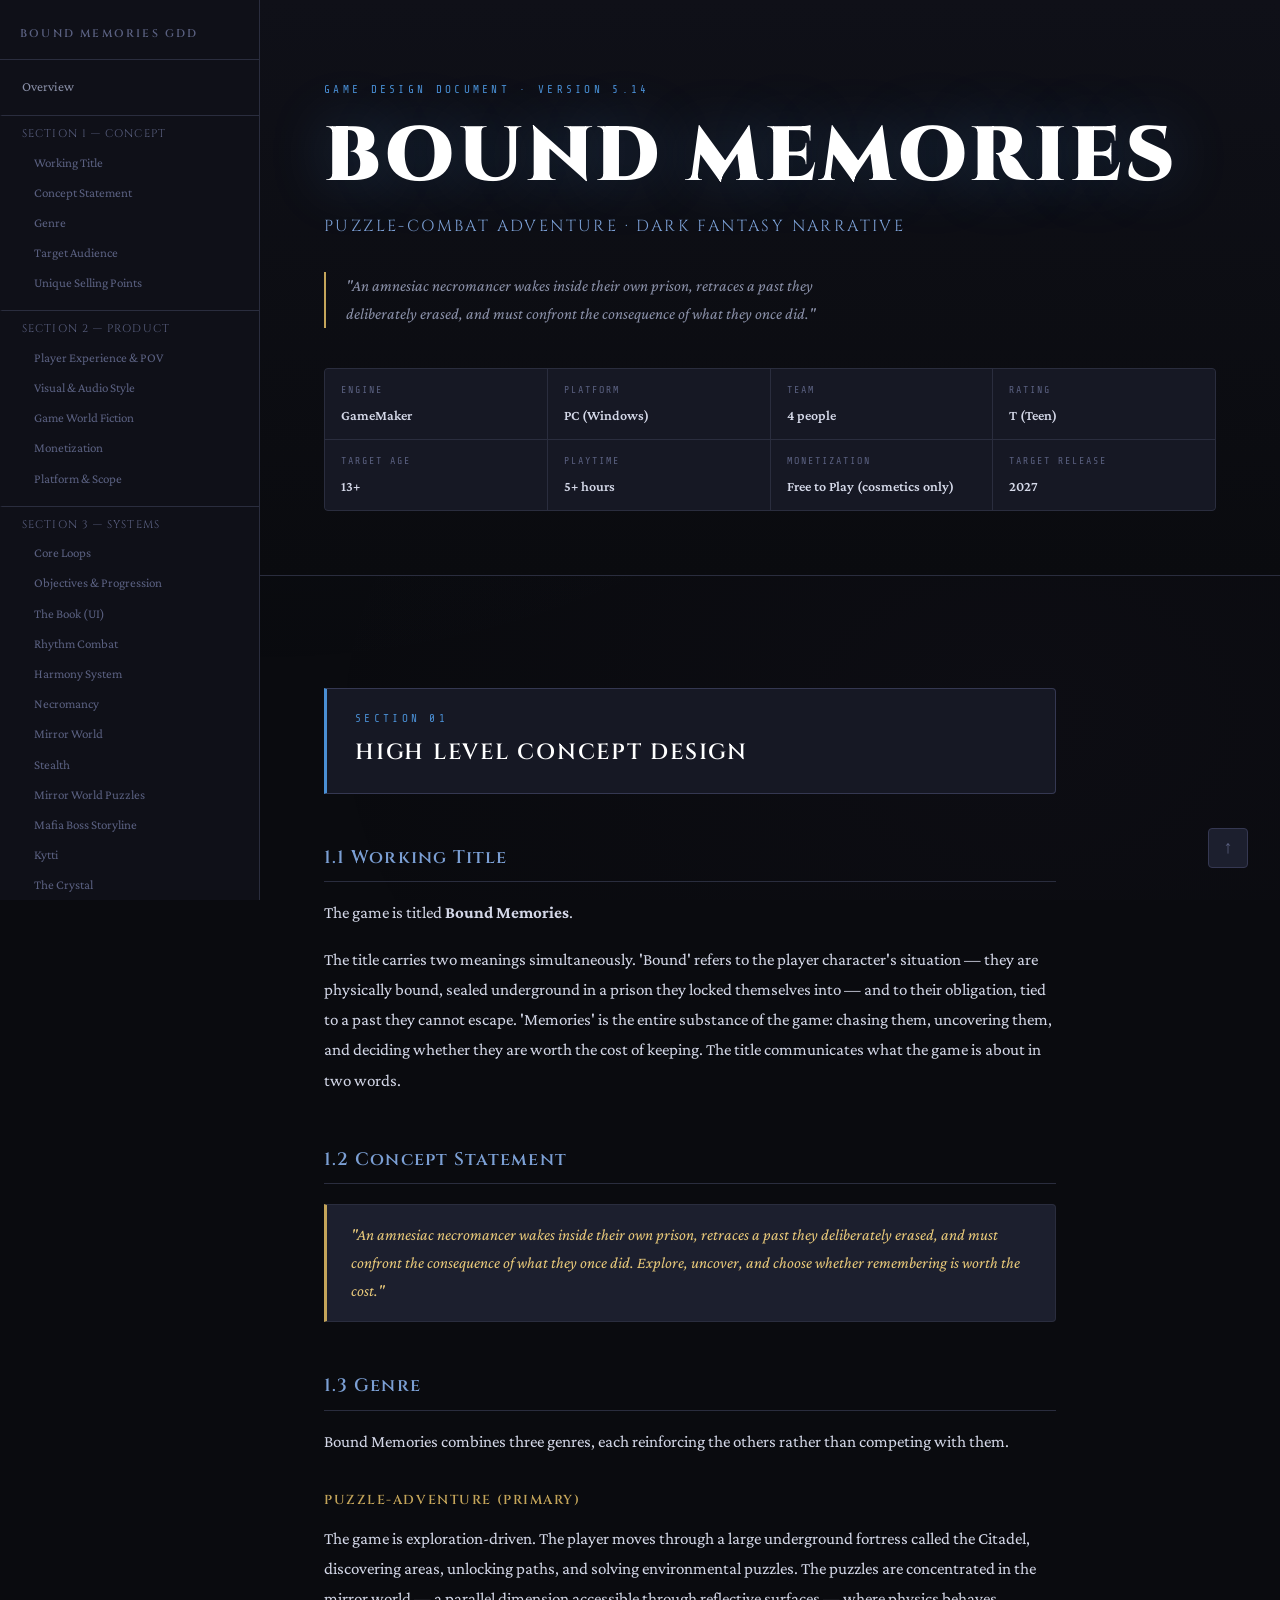
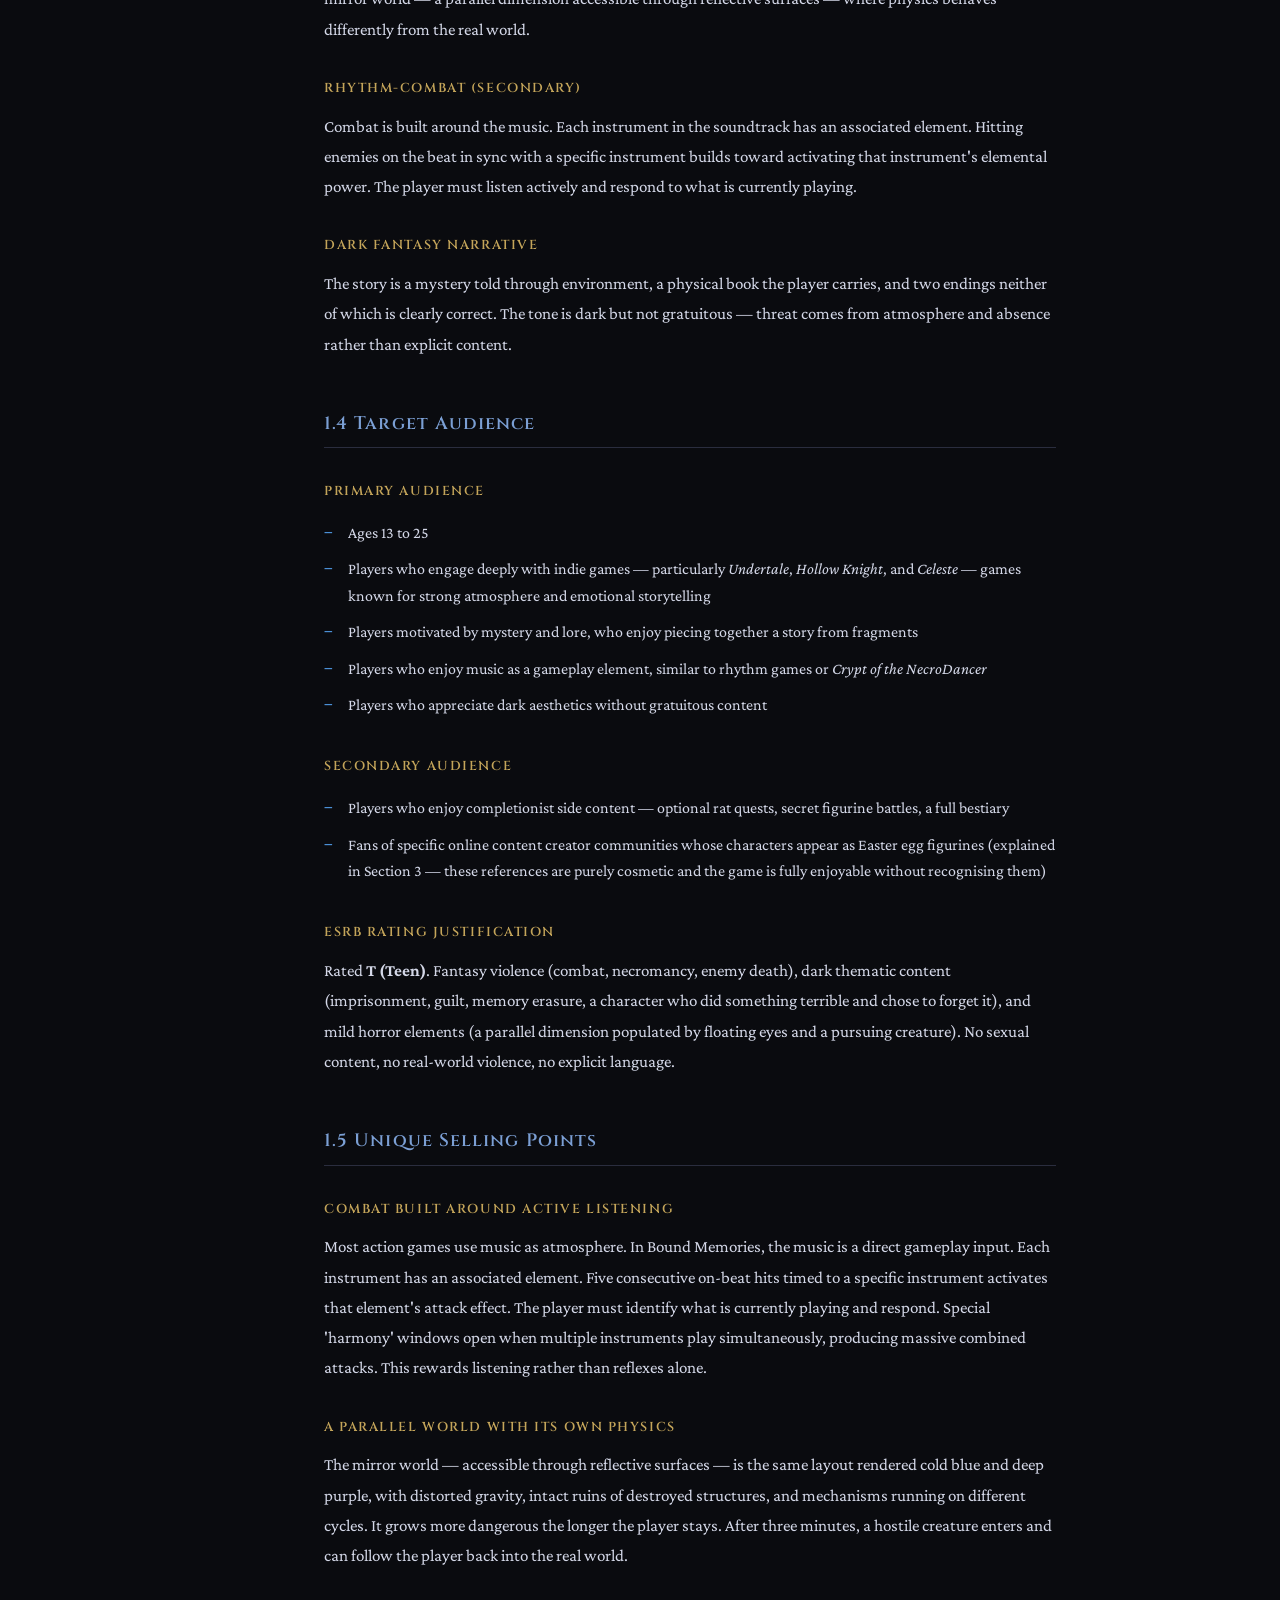
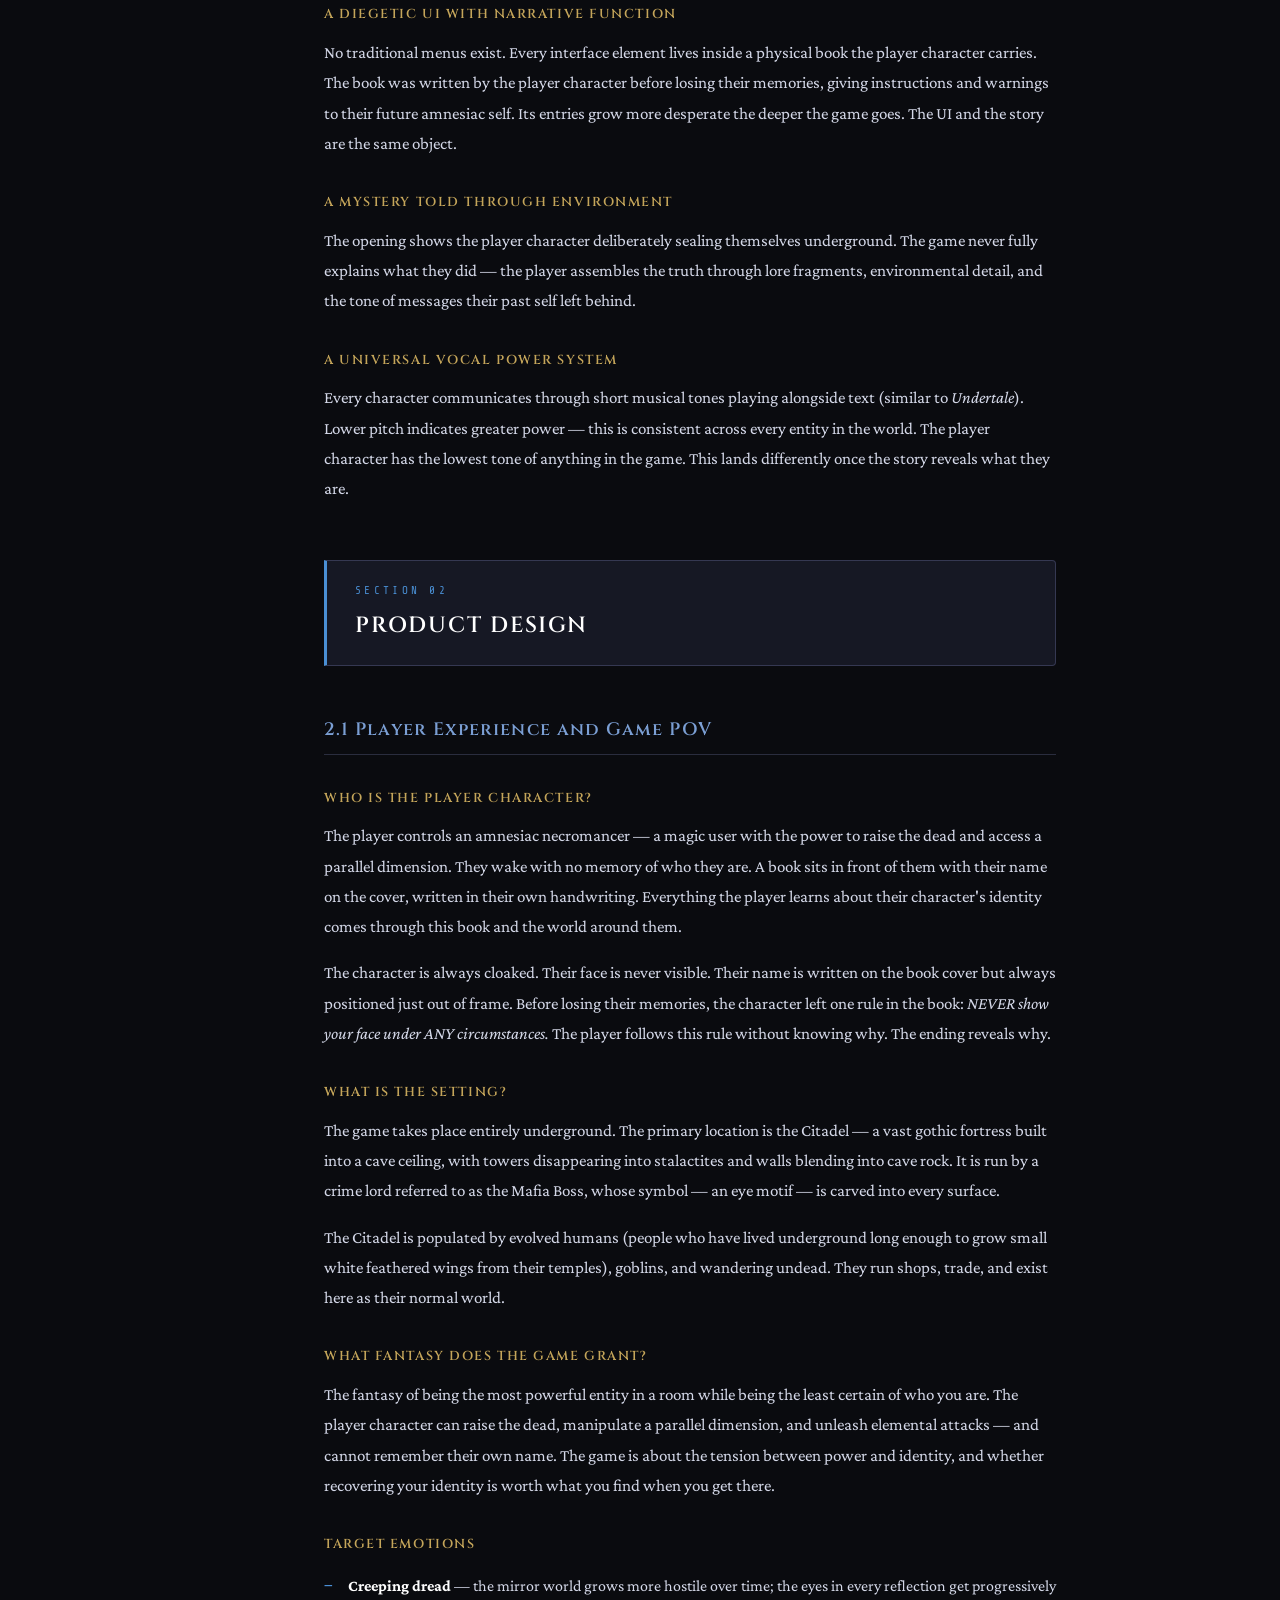
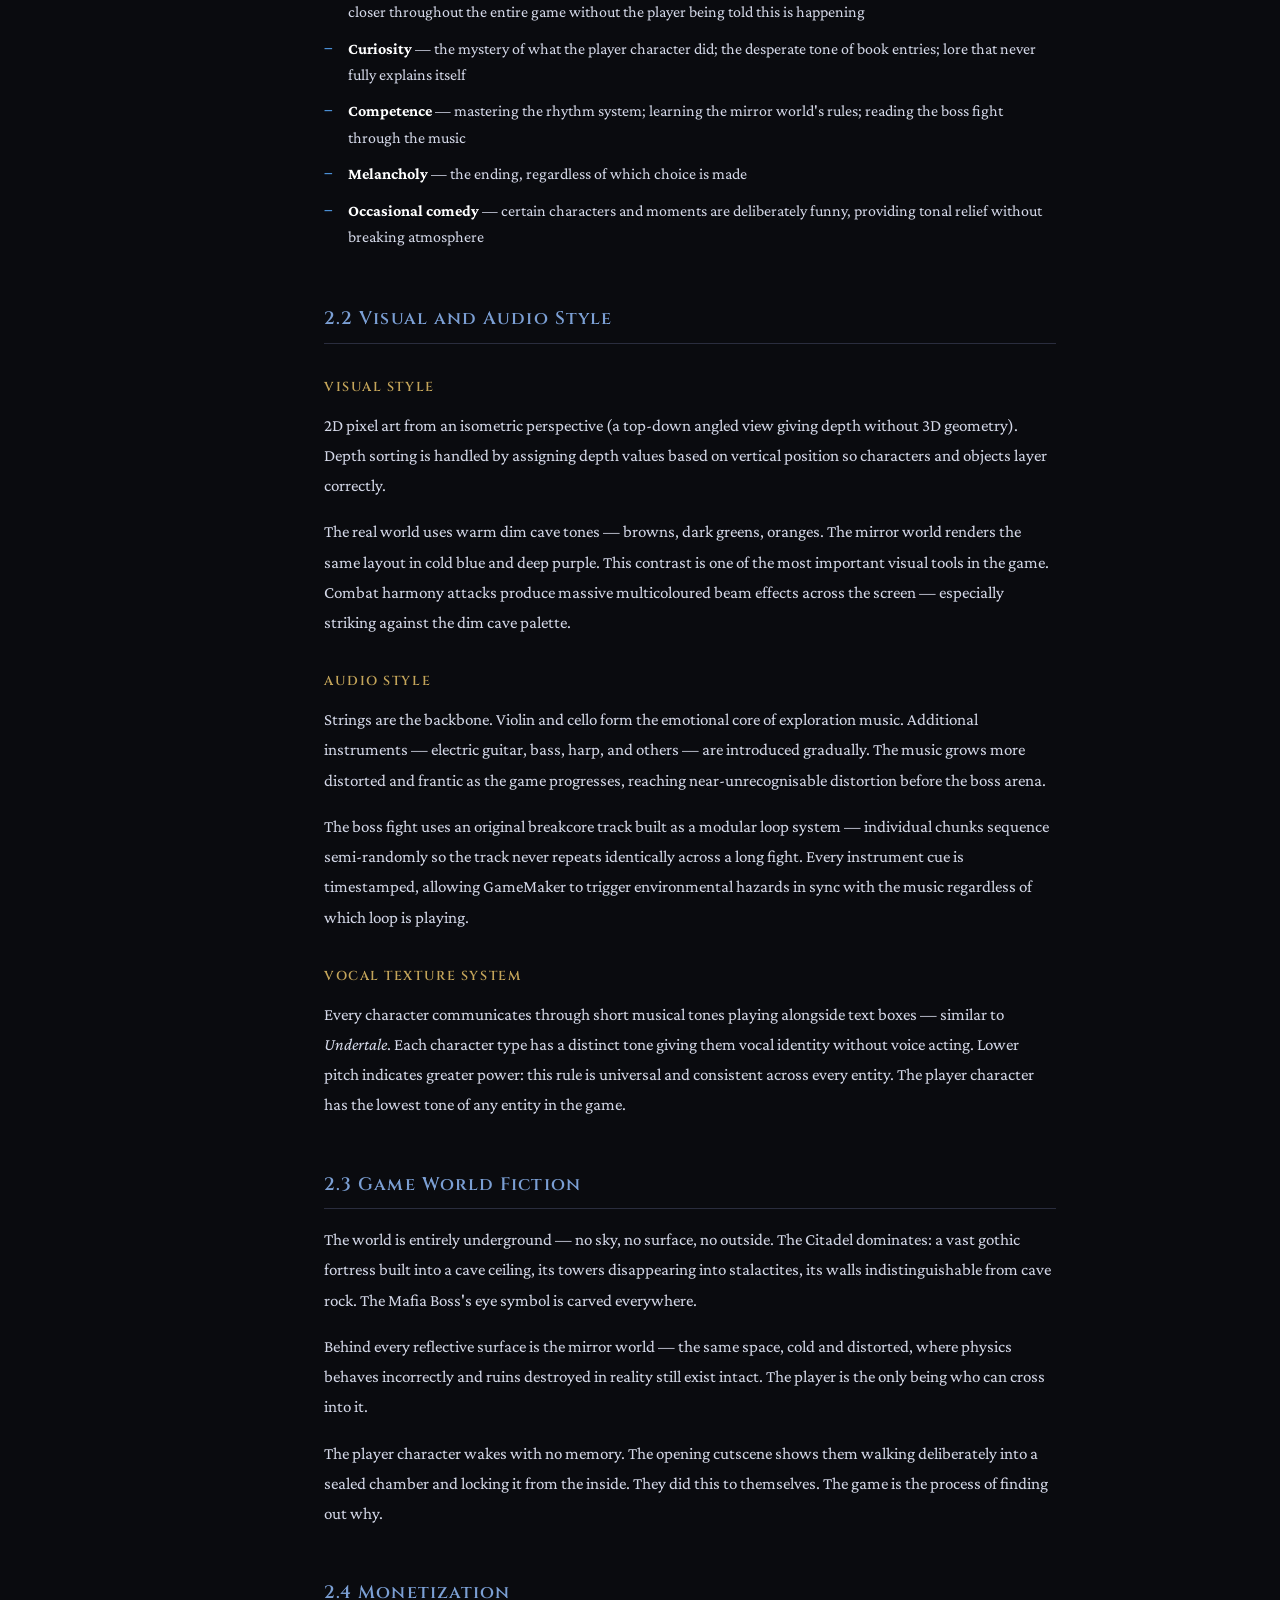
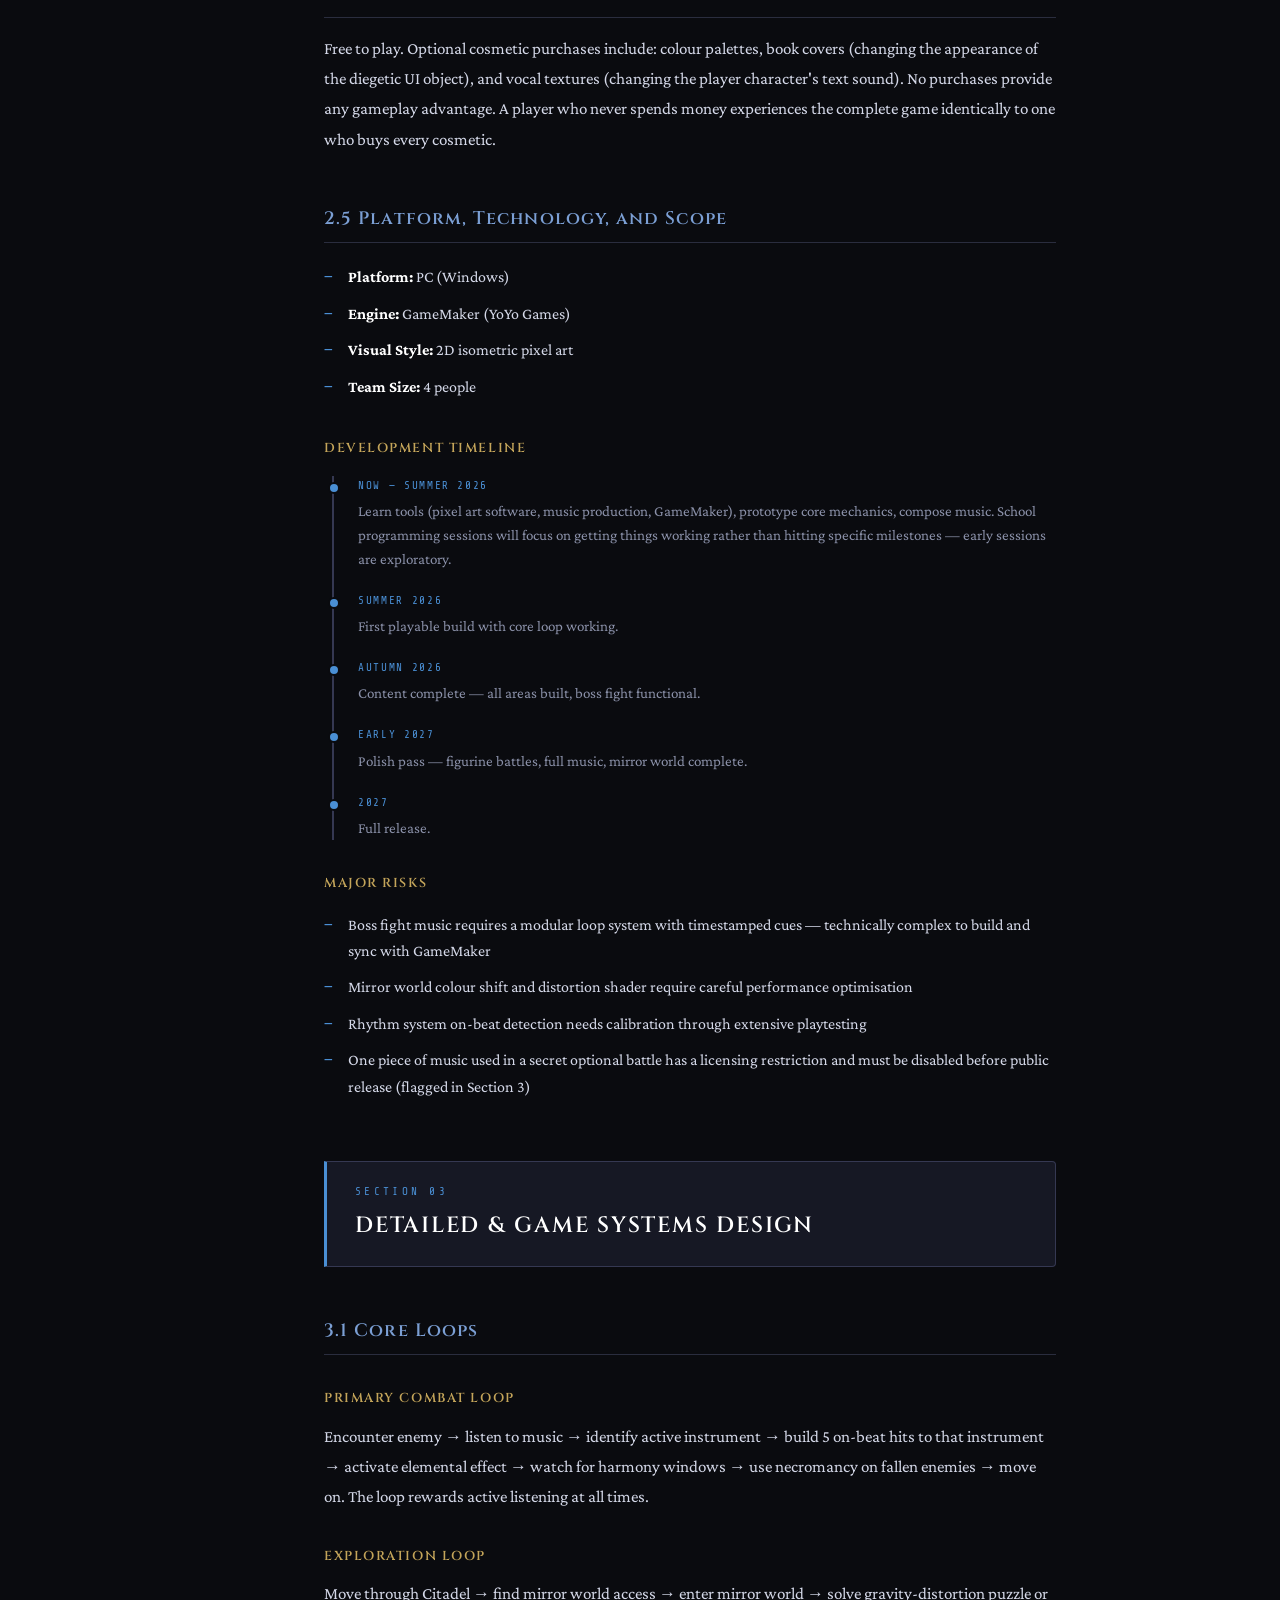
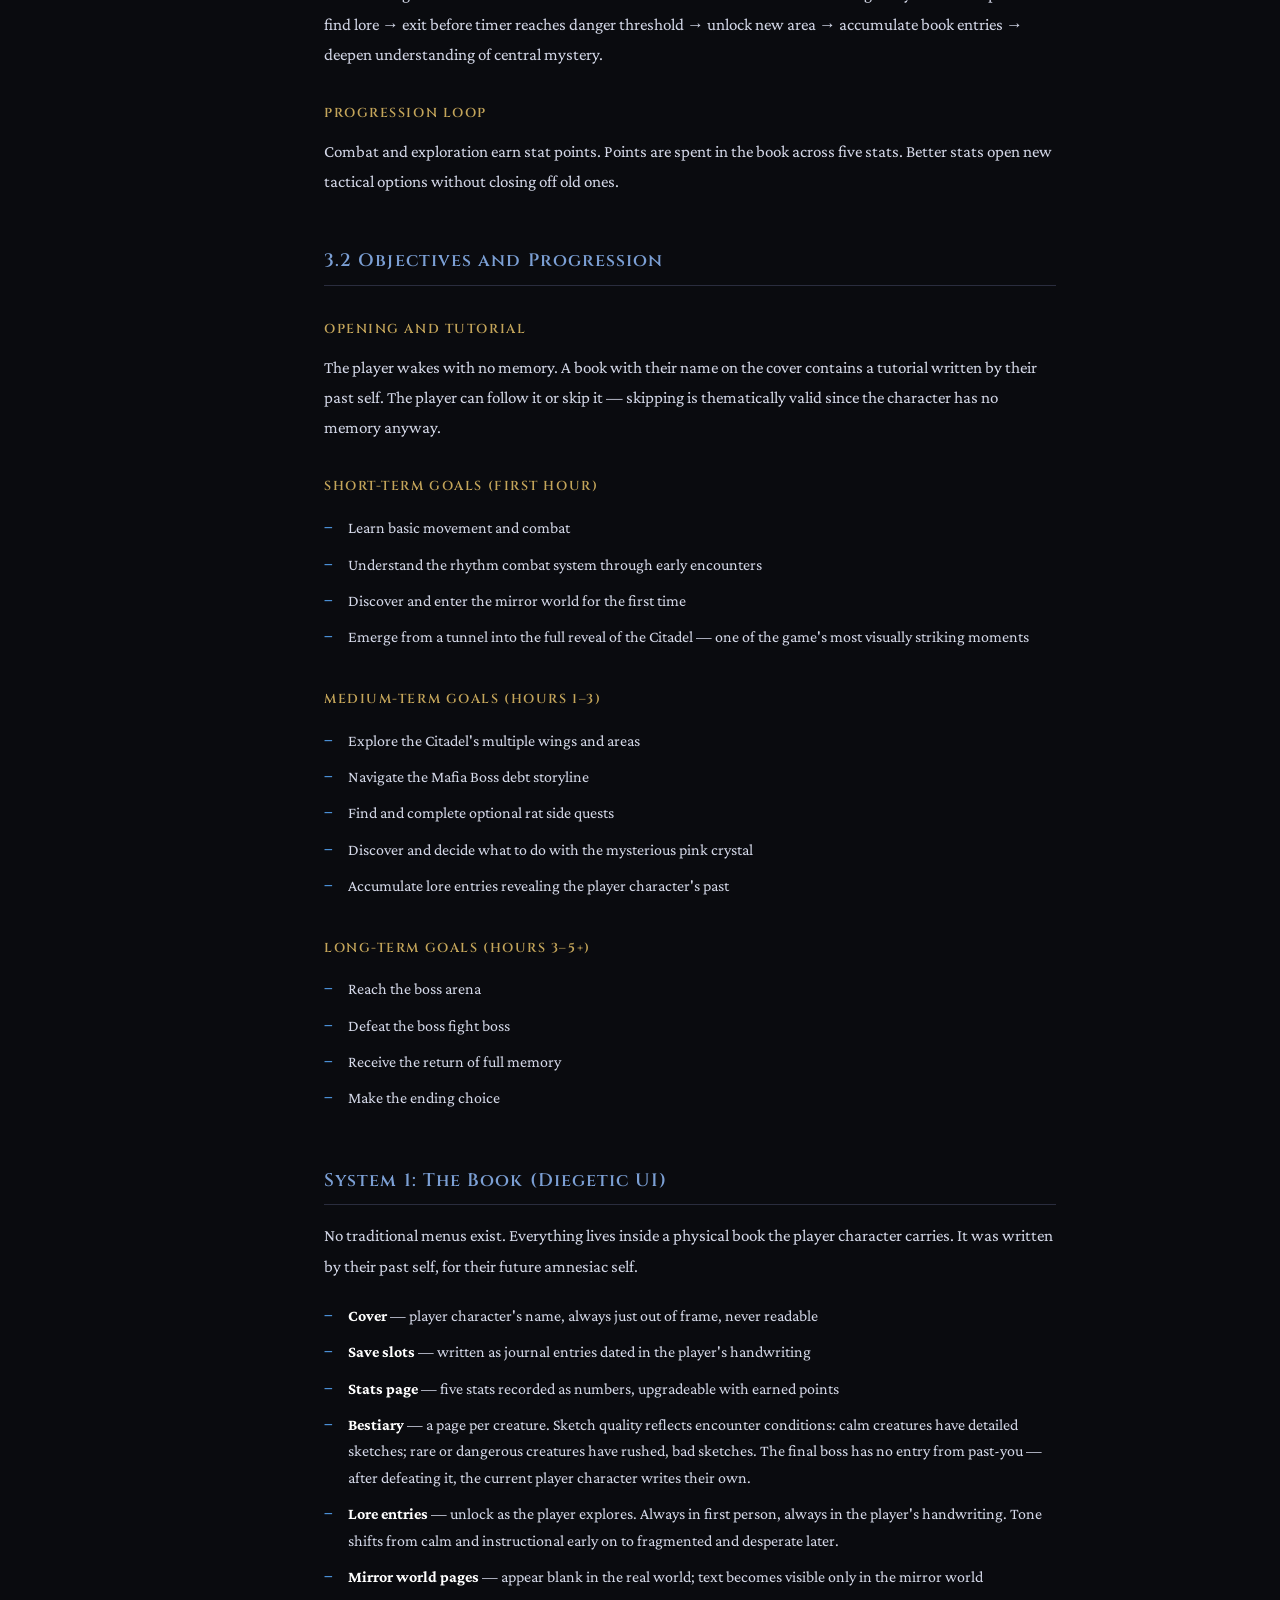
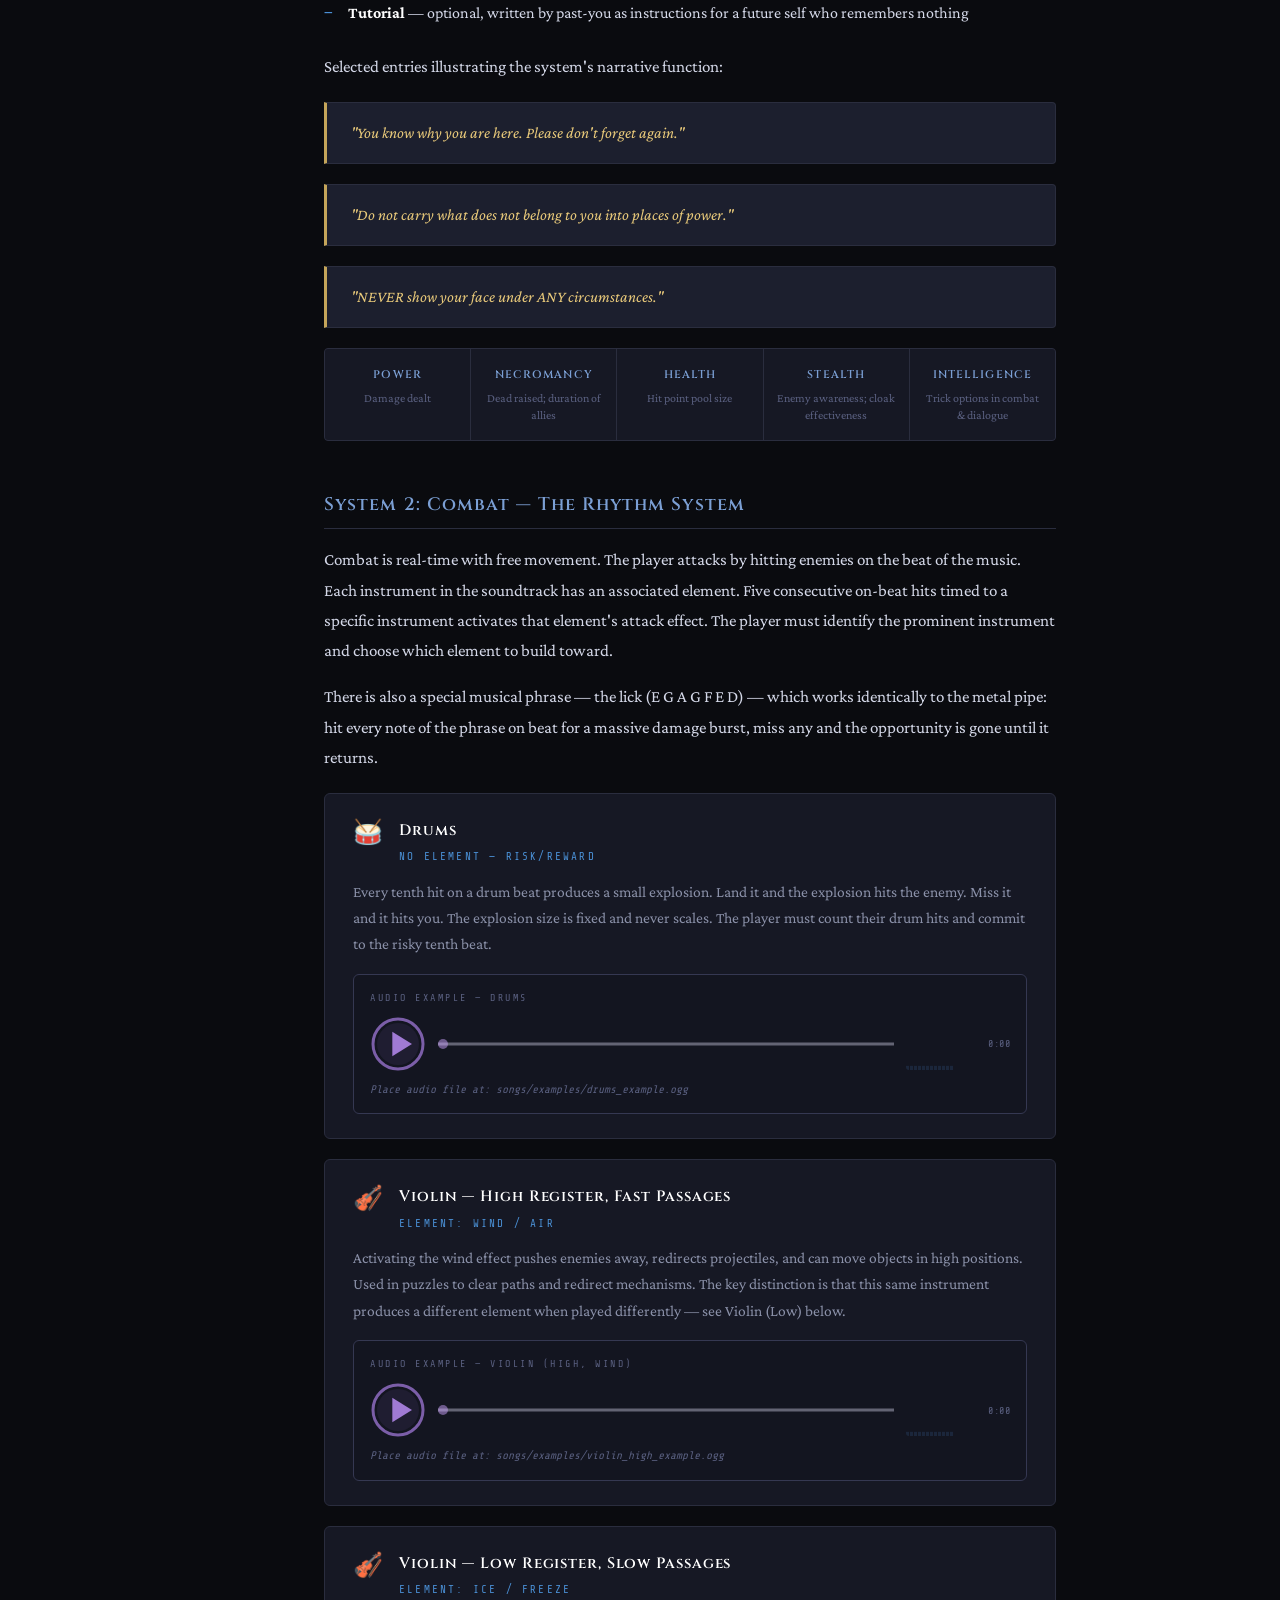
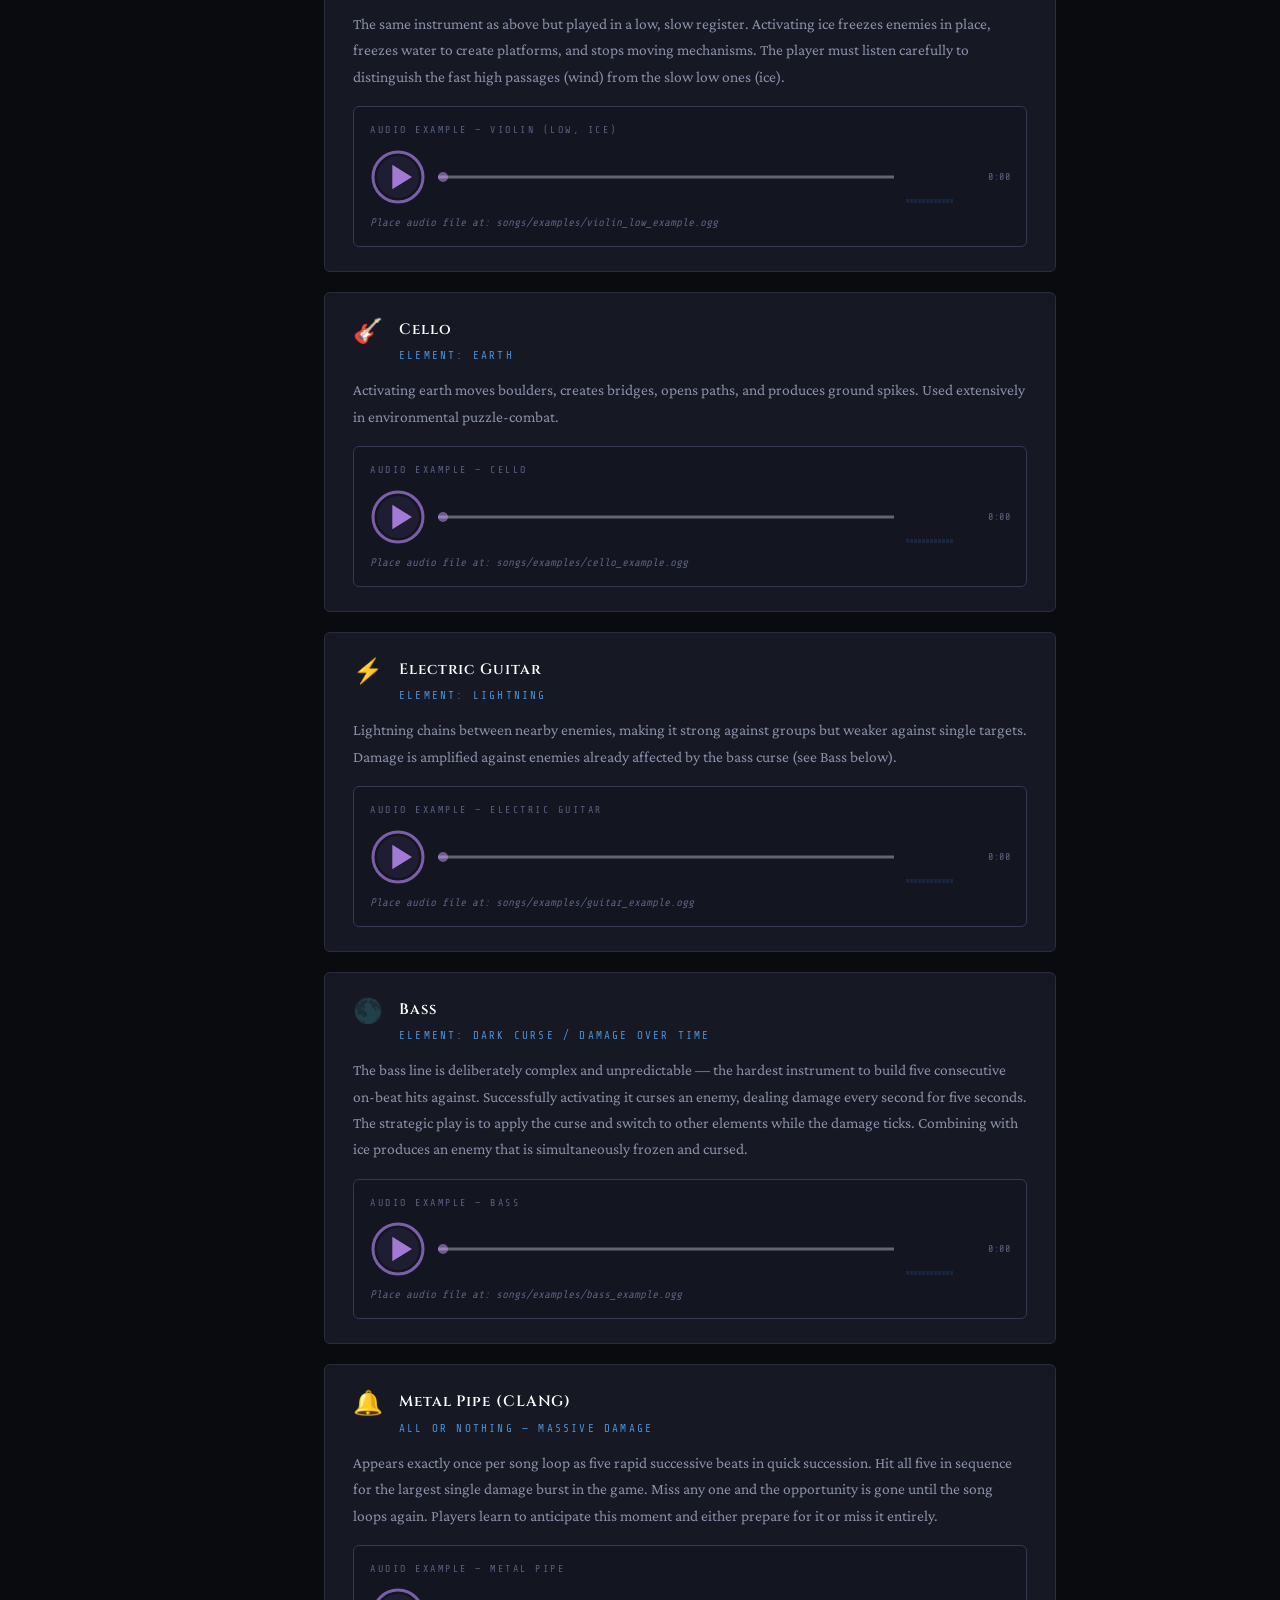
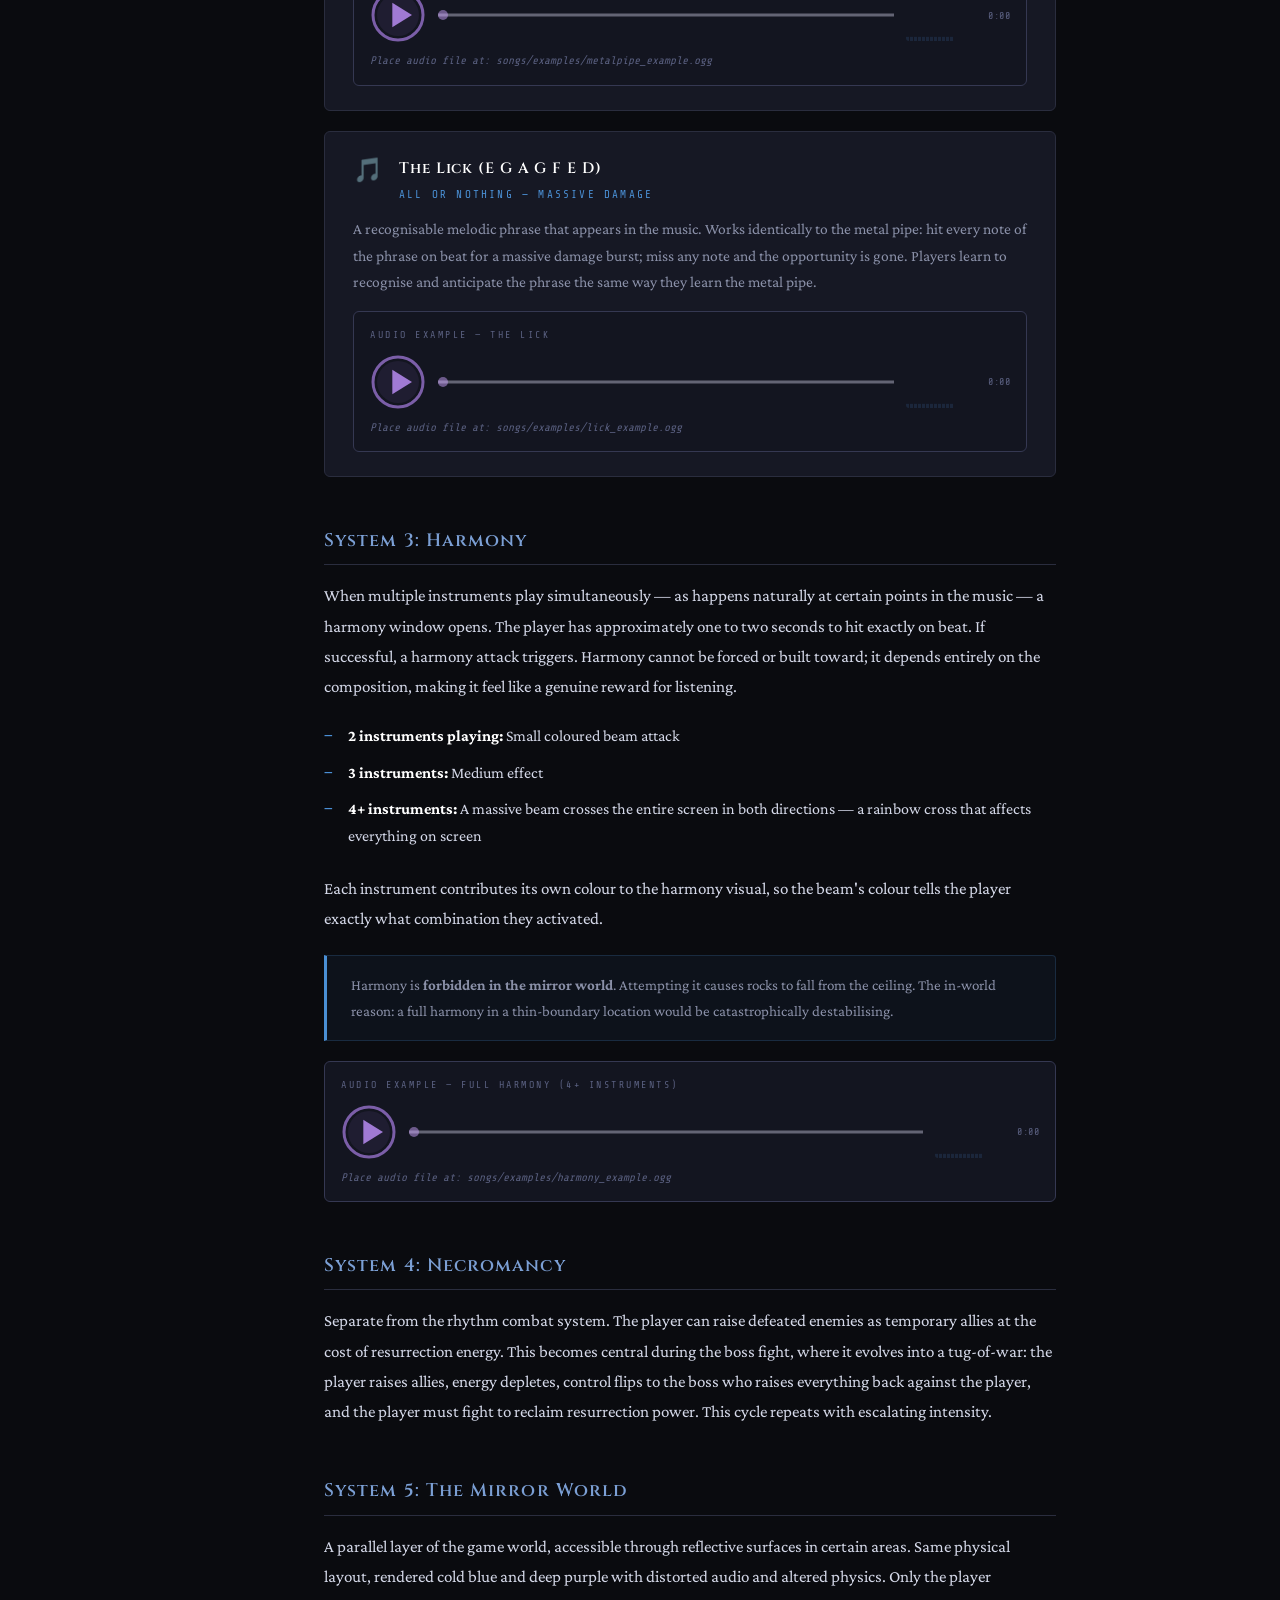
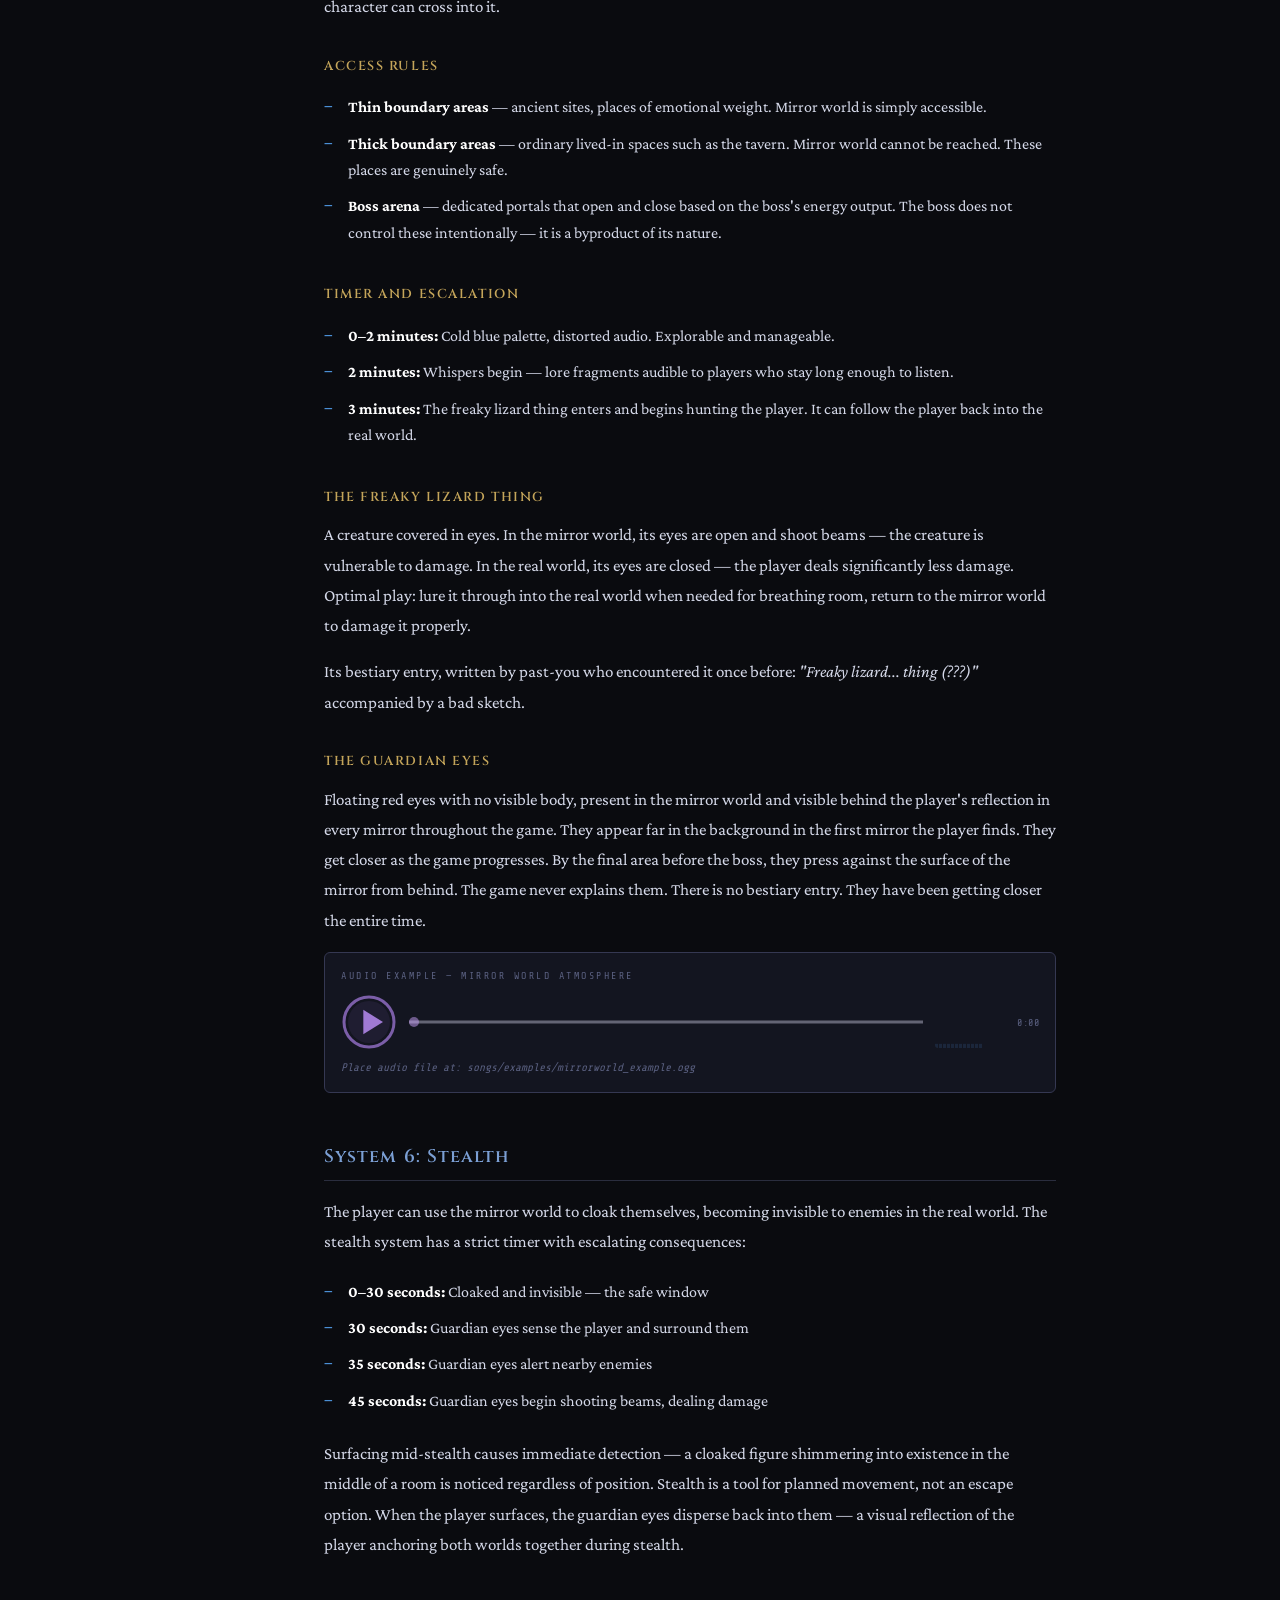
==== commit 9c4ebb6c: "Add files via upload" ====
--- a/index.html
+++ b/index.html
@@ -1,5 +1,4 @@
 <!DOCTYPE html>
-
 <html lang="en" style="background:#0a0b0f;color:#d4d8e8;">
 <head>
 <meta charset="UTF-8">
@@ -14,7 +13,6 @@
 <body>
 
 <!-- SIDEBAR NAV -->
-
 <nav>
   <div class="nav-title">Bound Memories GDD</div>
   <a href="#top">Overview</a>
@@ -53,13 +51,11 @@
 </nav>
 
 <!-- MAIN -->
-
 <main id="top">
 
   <!-- HERO -->
-
   <div class="hero">
-    <div class="hero-eyebrow">Game Design Document · Version 5.12</div>
+    <div class="hero-eyebrow">Game Design Document · Version 5.14</div>
     <h1>BOUND MEMORIES</h1>
     <div class="hero-subtitle">Puzzle-Combat Adventure · Dark Fantasy Narrative</div>
     <div class="hero-quote">"An amnesiac necromancer wakes inside their own prison, retraces a past they deliberately erased, and must confront the consequence of what they once did."</div>
@@ -77,818 +73,817 @@
 
   <div class="content">
 
-```
-<!-- SECTION 1 -->
-<div class="section-banner" id="section1">
-  <div class="section-banner-num">Section 01</div>
-  <h2>High Level Concept Design</h2>
-</div>
-
-<h2 class="subsection" id="title">1.1 Working Title</h2>
-<p>The game is titled <strong>Bound Memories</strong>.</p>
-<p>The title carries two meanings simultaneously. 'Bound' refers to the player character's situation — they are physically bound, sealed underground in a prison they locked themselves into — and to their obligation, tied to a past they cannot escape. 'Memories' is the entire substance of the game: chasing them, uncovering them, and deciding whether they are worth the cost of keeping. The title communicates what the game is about in two words.</p>
-
-<h2 class="subsection" id="concept">1.2 Concept Statement</h2>
-<div class="book-quote">"An amnesiac necromancer wakes inside their own prison, retraces a past they deliberately erased, and must confront the consequence of what they once did. Explore, uncover, and choose whether remembering is worth the cost."</div>
-
-<h2 class="subsection" id="genre">1.3 Genre</h2>
-<p>Bound Memories combines three genres, each reinforcing the others rather than competing with them.</p>
-<h3 class="subsub">Puzzle-Adventure (Primary)</h3>
-<p>The game is exploration-driven. The player moves through a large underground fortress called the Citadel, discovering areas, unlocking paths, and solving environmental puzzles. The puzzles are concentrated in the mirror world — a parallel dimension accessible through reflective surfaces — where physics behaves differently from the real world.</p>
-<h3 class="subsub">Rhythm-Combat (Secondary)</h3>
-<p>Combat is built around the music. Each instrument in the soundtrack has an associated element. Hitting enemies on the beat in sync with a specific instrument builds toward activating that instrument's elemental power. The player must listen actively and respond to what is currently playing.</p>
-<h3 class="subsub">Dark Fantasy Narrative</h3>
-<p>The story is a mystery told through environment, a physical book the player carries, and two endings neither of which is clearly correct. The tone is dark but not gratuitous — threat comes from atmosphere and absence rather than explicit content.</p>
-
-<h2 class="subsection" id="audience">1.4 Target Audience</h2>
-<h3 class="subsub">Primary Audience</h3>
-<ul>
-  <li>Ages 13 to 25</li>
-  <li>Players who engage deeply with indie games — particularly <em>Undertale</em>, <em>Hollow Knight</em>, and <em>Celeste</em> — games known for strong atmosphere and emotional storytelling</li>
-  <li>Players motivated by mystery and lore, who enjoy piecing together a story from fragments</li>
-  <li>Players who enjoy music as a gameplay element, similar to rhythm games or <em>Crypt of the NecroDancer</em></li>
-  <li>Players who appreciate dark aesthetics without gratuitous content</li>
-</ul>
-<h3 class="subsub">Secondary Audience</h3>
-<ul>
-  <li>Players who enjoy completionist side content — optional rat quests, secret figurine battles, a full bestiary</li>
-  <li>Fans of specific online content creator communities whose characters appear as Easter egg figurines (explained in Section 3 — these references are purely cosmetic and the game is fully enjoyable without recognising them)</li>
-</ul>
-<h3 class="subsub">ESRB Rating Justification</h3>
-<p>Rated <strong>T (Teen)</strong>. Fantasy violence (combat, necromancy, enemy death), dark thematic content (imprisonment, guilt, memory erasure, a character who did something terrible and chose to forget it), and mild horror elements (a parallel dimension populated by floating eyes and a pursuing creature). No sexual content, no real-world violence, no explicit language.</p>
-
-<h2 class="subsection" id="usp">1.5 Unique Selling Points</h2>
-<h3 class="subsub">Combat Built Around Active Listening</h3>
-<p>Most action games use music as atmosphere. In Bound Memories, the music is a direct gameplay input. Each instrument has an associated element. Five consecutive on-beat hits timed to a specific instrument activates that element's attack effect. The player must identify what is currently playing and respond. Special 'harmony' windows open when multiple instruments play simultaneously, producing massive combined attacks. This rewards listening rather than reflexes alone.</p>
-<h3 class="subsub">A Parallel World With Its Own Physics</h3>
-<p>The mirror world — accessible through reflective surfaces — is the same layout rendered cold blue and deep purple, with distorted gravity, intact ruins of destroyed structures, and mechanisms running on different cycles. It grows more dangerous the longer the player stays. After three minutes, a hostile creature enters and can follow the player back into the real world.</p>
-<h3 class="subsub">A Diegetic UI With Narrative Function</h3>
-<p>No traditional menus exist. Every interface element lives inside a physical book the player character carries. The book was written by the player character before losing their memories, giving instructions and warnings to their future amnesiac self. Its entries grow more desperate the deeper the game goes. The UI and the story are the same object.</p>
-<h3 class="subsub">A Mystery Told Through Environment</h3>
-<p>The opening shows the player character deliberately sealing themselves underground. The game never fully explains what they did — the player assembles the truth through lore fragments, environmental detail, and the tone of messages their past self left behind.</p>
-<h3 class="subsub">A Universal Vocal Power System</h3>
-<p>Every character communicates through short musical tones playing alongside text (similar to <em>Undertale</em>). Lower pitch indicates greater power — this is consistent across every entity in the world. The player character has the lowest tone of anything in the game. This lands differently once the story reveals what they are.</p>
-
-<!-- SECTION 2 -->
-<div class="section-banner" id="section2">
-  <div class="section-banner-num">Section 02</div>
-  <h2>Product Design</h2>
-</div>
-
-<h2 class="subsection" id="pov">2.1 Player Experience and Game POV</h2>
-<h3 class="subsub">Who is the player character?</h3>
-<p>The player controls an amnesiac necromancer — a magic user with the power to raise the dead and access a parallel dimension. They wake with no memory of who they are. A book sits in front of them with their name on the cover, written in their own handwriting. Everything the player learns about their character's identity comes through this book and the world around them.</p>
-<p>The character is always cloaked. Their face is never visible. Their name is written on the book cover but always positioned just out of frame. Before losing their memories, the character left one rule in the book: <em>NEVER show your face under ANY circumstances.</em> The player follows this rule without knowing why. The ending reveals why.</p>
-<h3 class="subsub">What is the setting?</h3>
-<p>The game takes place entirely underground. The primary location is the Citadel — a vast gothic fortress built into a cave ceiling, with towers disappearing into stalactites and walls blending into cave rock. It is run by a crime lord referred to as the Mafia Boss, whose symbol — an eye motif — is carved into every surface.</p>
-<p>The Citadel is populated by evolved humans (people who have lived underground long enough to grow small white feathered wings from their temples), goblins, and wandering undead. They run shops, trade, and exist here as their normal world.</p>
-<h3 class="subsub">What fantasy does the game grant?</h3>
-<p>The fantasy of being the most powerful entity in a room while being the least certain of who you are. The player character can raise the dead, manipulate a parallel dimension, and unleash elemental attacks — and cannot remember their own name. The game is about the tension between power and identity, and whether recovering your identity is worth what you find when you get there.</p>
-<h3 class="subsub">Target Emotions</h3>
-<ul>
-  <li><strong>Creeping dread</strong> — the mirror world grows more hostile over time; the eyes in every reflection get progressively closer throughout the entire game without the player being told this is happening</li>
-  <li><strong>Curiosity</strong> — the mystery of what the player character did; the desperate tone of book entries; lore that never fully explains itself</li>
-  <li><strong>Competence</strong> — mastering the rhythm system; learning the mirror world's rules; reading the boss fight through the music</li>
-  <li><strong>Melancholy</strong> — the ending, regardless of which choice is made</li>
-  <li><strong>Occasional comedy</strong> — certain characters and moments are deliberately funny, providing tonal relief without breaking atmosphere</li>
-</ul>
-
-<h2 class="subsection" id="style">2.2 Visual and Audio Style</h2>
-<h3 class="subsub">Visual Style</h3>
-<p>2D pixel art from an isometric perspective (a top-down angled view giving depth without 3D geometry). Depth sorting is handled by assigning depth values based on vertical position so characters and objects layer correctly.</p>
-<p>The real world uses warm dim cave tones — browns, dark greens, oranges. The mirror world renders the same layout in cold blue and deep purple. This contrast is one of the most important visual tools in the game. Combat harmony attacks produce massive multicoloured beam effects across the screen — especially striking against the dim cave palette.</p>
-<h3 class="subsub">Audio Style</h3>
-<p>Strings are the backbone. Violin and cello form the emotional core of exploration music. Additional instruments — electric guitar, bass, harp, and others — are introduced gradually. The music grows more distorted and frantic as the game progresses, reaching near-unrecognisable distortion before the boss arena.</p>
-<p>The boss fight uses an original breakcore track built as a modular loop system — individual chunks sequence semi-randomly so the track never repeats identically across a long fight. Every instrument cue is timestamped, allowing GameMaker to trigger environmental hazards in sync with the music regardless of which loop is playing.</p>
-<h3 class="subsub">Vocal Texture System</h3>
-<p>Every character communicates through short musical tones playing alongside text boxes — similar to <em>Undertale</em>. Each character type has a distinct tone giving them vocal identity without voice acting. Lower pitch indicates greater power: this rule is universal and consistent across every entity. The player character has the lowest tone of any entity in the game.</p>
-
-<h2 class="subsection" id="fiction">2.3 Game World Fiction</h2>
-<p>The world is entirely underground — no sky, no surface, no outside. The Citadel dominates: a vast gothic fortress built into a cave ceiling, its towers disappearing into stalactites, its walls indistinguishable from cave rock. The Mafia Boss's eye symbol is carved everywhere.</p>
-<p>Behind every reflective surface is the mirror world — the same space, cold and distorted, where physics behaves incorrectly and ruins destroyed in reality still exist intact. The player is the only being who can cross into it.</p>
-<p>The player character wakes with no memory. The opening cutscene shows them walking deliberately into a sealed chamber and locking it from the inside. They did this to themselves. The game is the process of finding out why.</p>
-
-<h2 class="subsection" id="monetization">2.4 Monetization</h2>
-<p>Free to play. Optional cosmetic purchases include: colour palettes, book covers (changing the appearance of the diegetic UI object), and vocal textures (changing the player character's text sound). No purchases provide any gameplay advantage. A player who never spends money experiences the complete game identically to one who buys every cosmetic.</p>
-
-<h2 class="subsection" id="scope">2.5 Platform, Technology, and Scope</h2>
-<ul>
-  <li><strong>Platform:</strong> PC (Windows)</li>
-  <li><strong>Engine:</strong> GameMaker (YoYo Games)</li>
-  <li><strong>Visual Style:</strong> 2D isometric pixel art</li>
-  <li><strong>Team Size:</strong> 4 people</li>
-</ul>
-<h3 class="subsub">Development Timeline</h3>
-<div class="timeline">
-  <div class="timeline-item">
-    <div class="timeline-date">Now — Summer 2026</div>
-    <div class="timeline-desc">Learn tools (pixel art software, music production, GameMaker), prototype core mechanics, compose music. School programming sessions will focus on getting things working rather than hitting specific milestones — early sessions are exploratory.</div>
-  </div>
-  <div class="timeline-item">
-    <div class="timeline-date">Summer 2026</div>
-    <div class="timeline-desc">First playable build with core loop working.</div>
-  </div>
-  <div class="timeline-item">
-    <div class="timeline-date">Autumn 2026</div>
-    <div class="timeline-desc">Content complete — all areas built, boss fight functional.</div>
-  </div>
-  <div class="timeline-item">
-    <div class="timeline-date">Early 2027</div>
-    <div class="timeline-desc">Polish pass — figurine battles, full music, mirror world complete.</div>
-  </div>
-  <div class="timeline-item">
-    <div class="timeline-date">2027</div>
-    <div class="timeline-desc">Full release.</div>
-  </div>
-</div>
-<h3 class="subsub">Major Risks</h3>
-<ul>
-  <li>Boss fight music requires a modular loop system with timestamped cues — technically complex to build and sync with GameMaker</li>
-  <li>Mirror world colour shift and distortion shader require careful performance optimisation</li>
-  <li>Rhythm system on-beat detection needs calibration through extensive playtesting</li>
-  <li>One piece of music used in a secret optional battle has a licensing restriction and must be disabled before public release (flagged in Section 3)</li>
-</ul>
-
-<!-- SECTION 3 -->
-<div class="section-banner" id="section3">
-  <div class="section-banner-num">Section 03</div>
-  <h2>Detailed & Game Systems Design</h2>
-</div>
-
-<h2 class="subsection" id="loops">3.1 Core Loops</h2>
-<h3 class="subsub">Primary Combat Loop</h3>
-<p>Encounter enemy → listen to music → identify active instrument → build 5 on-beat hits to that instrument → activate elemental effect → watch for harmony windows → use necromancy on fallen enemies → move on. The loop rewards active listening at all times.</p>
-<h3 class="subsub">Exploration Loop</h3>
-<p>Move through Citadel → find mirror world access → enter mirror world → solve gravity-distortion puzzle or find lore → exit before timer reaches danger threshold → unlock new area → accumulate book entries → deepen understanding of central mystery.</p>
-<h3 class="subsub">Progression Loop</h3>
-<p>Combat and exploration earn stat points. Points are spent in the book across five stats. Better stats open new tactical options without closing off old ones.</p>
-
-<h2 class="subsection" id="objectives">3.2 Objectives and Progression</h2>
-<h3 class="subsub">Opening and Tutorial</h3>
-<p>The player wakes with no memory. A book with their name on the cover contains a tutorial written by their past self. The player can follow it or skip it — skipping is thematically valid since the character has no memory anyway.</p>
-<h3 class="subsub">Short-Term Goals (First Hour)</h3>
-<ul>
-  <li>Learn basic movement and combat</li>
-  <li>Understand the rhythm combat system through early encounters</li>
-  <li>Discover and enter the mirror world for the first time</li>
-  <li>Emerge from a tunnel into the full reveal of the Citadel — one of the game's most visually striking moments</li>
-</ul>
-<h3 class="subsub">Medium-Term Goals (Hours 1–3)</h3>
-<ul>
-  <li>Explore the Citadel's multiple wings and areas</li>
-  <li>Navigate the Mafia Boss debt storyline</li>
-  <li>Find and complete optional rat side quests</li>
-  <li>Discover and decide what to do with the mysterious pink crystal</li>
-  <li>Accumulate lore entries revealing the player character's past</li>
-</ul>
-<h3 class="subsub">Long-Term Goals (Hours 3–5+)</h3>
-<ul>
-  <li>Reach the boss arena</li>
-  <li>Defeat the boss fight boss</li>
-  <li>Receive the return of full memory</li>
-  <li>Make the ending choice</li>
-</ul>
-
-<h2 class="subsection" id="book">System 1: The Book (Diegetic UI)</h2>
-<p>No traditional menus exist. Everything lives inside a physical book the player character carries. It was written by their past self, for their future amnesiac self.</p>
-<ul>
-  <li><strong>Cover</strong> — player character's name, always just out of frame, never readable</li>
-  <li><strong>Save slots</strong> — written as journal entries dated in the player's handwriting</li>
-  <li><strong>Stats page</strong> — five stats recorded as numbers, upgradeable with earned points</li>
-  <li><strong>Bestiary</strong> — a page per creature. Sketch quality reflects encounter conditions: calm creatures have detailed sketches; rare or dangerous creatures have rushed, bad sketches. The final boss has no entry from past-you — after defeating it, the current player character writes their own.</li>
-  <li><strong>Lore entries</strong> — unlock as the player explores. Always in first person, always in the player's handwriting. Tone shifts from calm and instructional early on to fragmented and desperate later.</li>
-  <li><strong>Mirror world pages</strong> — appear blank in the real world; text becomes visible only in the mirror world</li>
-  <li><strong>Tutorial</strong> — optional, written by past-you as instructions for a future self who remembers nothing</li>
-</ul>
-<p>Selected entries illustrating the system's narrative function:</p>
-<div class="book-quote">"You know why you are here. Please don't forget again."</div>
-<div class="book-quote">"Do not carry what does not belong to you into places of power."</div>
-<div class="book-quote">"NEVER show your face under ANY circumstances."</div>
-
-<div class="stat-grid">
-  <div class="stat-item"><div class="stat-name">Power</div><div class="stat-desc">Damage dealt</div></div>
-  <div class="stat-item"><div class="stat-name">Necromancy</div><div class="stat-desc">Dead raised; duration of allies</div></div>
-  <div class="stat-item"><div class="stat-name">Health</div><div class="stat-desc">Hit point pool size</div></div>
-  <div class="stat-item"><div class="stat-name">Stealth</div><div class="stat-desc">Enemy awareness; cloak effectiveness</div></div>
-  <div class="stat-item"><div class="stat-name">Intelligence</div><div class="stat-desc">Trick options in combat & dialogue</div></div>
-</div>
-
-<h2 class="subsection" id="rhythm">System 2: Combat — The Rhythm System</h2>
-<p>Combat is real-time with free movement. The player attacks by hitting enemies on the beat of the music. Each instrument in the soundtrack has an associated element. Five consecutive on-beat hits timed to a specific instrument activates that element's attack effect. The player must identify the prominent instrument and choose which element to build toward.</p>
-<p>There is also a special musical phrase — the lick (E G A G F E D) — which works identically to the metal pipe: hit every note of the phrase on beat for a massive damage burst, miss any and the opportunity is gone until it returns.</p>
-
-<div class="instrument-card">
-  <div class="instrument-header">
-    <div class="instrument-icon">🥁</div>
-    <div>
-      <div class="instrument-name">Drums</div>
-      <div class="instrument-element">No Element — Risk/Reward</div>
-    </div>
-  </div>
-  <div class="instrument-desc">Every tenth hit on a drum beat produces a small explosion. Land it and the explosion hits the enemy. Miss it and it hits you. The explosion size is fixed and never scales. The player must count their drum hits and commit to the risky tenth beat.</div>
-  <div class="audio-slot">
-    <div class="audio-slot-label">Audio Example — Drums</div>
-    <div class="bm-player" data-src="songs/examples/drums_example.ogg">
-    <button class="bm-circle-btn" aria-label="Play/Pause"><canvas></canvas></button>
-    <div class="bm-center">
-      <div class="bm-progress-wave-wrap"><canvas class="bm-waveform"></canvas></div>
-    </div>
-    <canvas class="bm-freq"></canvas>
-    <div class="bm-time">0:00</div>
-  </div>
-    <div class="audio-slot-hint">Place audio file at: songs/examples/drums_example.ogg</div>
-  </div>
-</div>
-
-<div class="instrument-card">
-  <div class="instrument-header">
-    <div class="instrument-icon">🎻</div>
-    <div>
-      <div class="instrument-name">Violin — High Register, Fast Passages</div>
-      <div class="instrument-element">Element: Wind / Air</div>
-    </div>
-  </div>
-  <div class="instrument-desc">Activating the wind effect pushes enemies away, redirects projectiles, and can move objects in high positions. Used in puzzles to clear paths and redirect mechanisms. The key distinction is that this same instrument produces a different element when played differently — see Violin (Low) below.</div>
-  <div class="audio-slot">
-    <div class="audio-slot-label">Audio Example — Violin (High, Wind)</div>
-    <div class="bm-player" data-src="songs/examples/violin_high_example.ogg">
-    <button class="bm-circle-btn" aria-label="Play/Pause"><canvas></canvas></button>
-    <div class="bm-center">
-      <div class="bm-progress-wave-wrap"><canvas class="bm-waveform"></canvas></div>
-    </div>
-    <canvas class="bm-freq"></canvas>
-    <div class="bm-time">0:00</div>
-  </div>
-    <div class="audio-slot-hint">Place audio file at: songs/examples/violin_high_example.ogg</div>
-  </div>
-</div>
-
-<div class="instrument-card">
-  <div class="instrument-header">
-    <div class="instrument-icon">🎻</div>
-    <div>
-      <div class="instrument-name">Violin — Low Register, Slow Passages</div>
-      <div class="instrument-element">Element: Ice / Freeze</div>
-    </div>
-  </div>
-  <div class="instrument-desc">The same instrument as above but played in a low, slow register. Activating ice freezes enemies in place, freezes water to create platforms, and stops moving mechanisms. The player must listen carefully to distinguish the fast high passages (wind) from the slow low ones (ice).</div>
-  <div class="audio-slot">
-    <div class="audio-slot-label">Audio Example — Violin (Low, Ice)</div>
-    <div class="bm-player" data-src="songs/examples/violin_low_example.ogg">
-    <button class="bm-circle-btn" aria-label="Play/Pause"><canvas></canvas></button>
-    <div class="bm-center">
-      <div class="bm-progress-wave-wrap"><canvas class="bm-waveform"></canvas></div>
-    </div>
-    <canvas class="bm-freq"></canvas>
-    <div class="bm-time">0:00</div>
-  </div>
-    <div class="audio-slot-hint">Place audio file at: songs/examples/violin_low_example.ogg</div>
-  </div>
-</div>
-
-<div class="instrument-card">
-  <div class="instrument-header">
-    <div class="instrument-icon">🎸</div>
-    <div>
-      <div class="instrument-name">Cello</div>
-      <div class="instrument-element">Element: Earth</div>
-    </div>
-  </div>
-  <div class="instrument-desc">Activating earth moves boulders, creates bridges, opens paths, and produces ground spikes. Used extensively in environmental puzzle-combat.</div>
-  <div class="audio-slot">
-    <div class="audio-slot-label">Audio Example — Cello</div>
-    <div class="bm-player" data-src="songs/examples/cello_example.ogg">
-    <button class="bm-circle-btn" aria-label="Play/Pause"><canvas></canvas></button>
-    <div class="bm-center">
-      <div class="bm-progress-wave-wrap"><canvas class="bm-waveform"></canvas></div>
-    </div>
-    <canvas class="bm-freq"></canvas>
-    <div class="bm-time">0:00</div>
-  </div>
-    <div class="audio-slot-hint">Place audio file at: songs/examples/cello_example.ogg</div>
-  </div>
-</div>
-
-<div class="instrument-card">
-  <div class="instrument-header">
-    <div class="instrument-icon">⚡</div>
-    <div>
-      <div class="instrument-name">Electric Guitar</div>
-      <div class="instrument-element">Element: Lightning</div>
-    </div>
-  </div>
-  <div class="instrument-desc">Lightning chains between nearby enemies, making it strong against groups but weaker against single targets. Damage is amplified against enemies already affected by the bass curse (see Bass below).</div>
-  <div class="audio-slot">
-    <div class="audio-slot-label">Audio Example — Electric Guitar</div>
-    <div class="bm-player" data-src="songs/examples/guitar_example.ogg">
-    <button class="bm-circle-btn" aria-label="Play/Pause"><canvas></canvas></button>
-    <div class="bm-center">
-      <div class="bm-progress-wave-wrap"><canvas class="bm-waveform"></canvas></div>
-    </div>
-    <canvas class="bm-freq"></canvas>
-    <div class="bm-time">0:00</div>
-  </div>
-    <div class="audio-slot-hint">Place audio file at: songs/examples/guitar_example.ogg</div>
-  </div>
-</div>
-
-<div class="instrument-card">
-  <div class="instrument-header">
-    <div class="instrument-icon">🌑</div>
-    <div>
-      <div class="instrument-name">Bass</div>
-      <div class="instrument-element">Element: Dark Curse / Damage Over Time</div>
-    </div>
-  </div>
-  <div class="instrument-desc">The bass line is deliberately complex and unpredictable — the hardest instrument to build five consecutive on-beat hits against. Successfully activating it curses an enemy, dealing damage every second for five seconds. The strategic play is to apply the curse and switch to other elements while the damage ticks. Combining with ice produces an enemy that is simultaneously frozen and cursed.</div>
-  <div class="audio-slot">
-    <div class="audio-slot-label">Audio Example — Bass</div>
-    <div class="bm-player" data-src="songs/examples/bass_example.ogg">
-    <button class="bm-circle-btn" aria-label="Play/Pause"><canvas></canvas></button>
-    <div class="bm-center">
-      <div class="bm-progress-wave-wrap"><canvas class="bm-waveform"></canvas></div>
-    </div>
-    <canvas class="bm-freq"></canvas>
-    <div class="bm-time">0:00</div>
-  </div>
-    <div class="audio-slot-hint">Place audio file at: songs/examples/bass_example.ogg</div>
-  </div>
-</div>
-
-<div class="instrument-card">
-  <div class="instrument-header">
-    <div class="instrument-icon">🔔</div>
-    <div>
-      <div class="instrument-name">Metal Pipe (CLANG)</div>
-      <div class="instrument-element">All or Nothing — Massive Damage</div>
-    </div>
-  </div>
-  <div class="instrument-desc">Appears exactly once per song loop as five rapid successive beats in quick succession. Hit all five in sequence for the largest single damage burst in the game. Miss any one and the opportunity is gone until the song loops again. Players learn to anticipate this moment and either prepare for it or miss it entirely.</div>
-  <div class="audio-slot">
-    <div class="audio-slot-label">Audio Example — Metal Pipe</div>
-    <div class="bm-player" data-src="songs/examples/metalpipe_example.ogg">
-    <button class="bm-circle-btn" aria-label="Play/Pause"><canvas></canvas></button>
-    <div class="bm-center">
-      <div class="bm-progress-wave-wrap"><canvas class="bm-waveform"></canvas></div>
-    </div>
-    <canvas class="bm-freq"></canvas>
-    <div class="bm-time">0:00</div>
-  </div>
-    <div class="audio-slot-hint">Place audio file at: songs/examples/metalpipe_example.ogg</div>
-  </div>
-</div>
-
-<div class="instrument-card">
-  <div class="instrument-header">
-    <div class="instrument-icon">🎵</div>
-    <div>
-      <div class="instrument-name">The Lick (E G A G F E D)</div>
-      <div class="instrument-element">All or Nothing — Massive Damage</div>
-    </div>
-  </div>
-  <div class="instrument-desc">A recognisable melodic phrase that appears in the music. Works identically to the metal pipe: hit every note of the phrase on beat for a massive damage burst; miss any note and the opportunity is gone. Players learn to recognise and anticipate the phrase the same way they learn the metal pipe.</div>
-  <div class="audio-slot">
-    <div class="audio-slot-label">Audio Example — The Lick</div>
-    <div class="bm-player" data-src="songs/examples/lick_example.ogg">
-    <button class="bm-circle-btn" aria-label="Play/Pause"><canvas></canvas></button>
-    <div class="bm-center">
-      <div class="bm-progress-wave-wrap"><canvas class="bm-waveform"></canvas></div>
-    </div>
-    <canvas class="bm-freq"></canvas>
-    <div class="bm-time">0:00</div>
-  </div>
-    <div class="audio-slot-hint">Place audio file at: songs/examples/lick_example.ogg</div>
-  </div>
-</div>
-
-<h2 class="subsection" id="harmony">System 3: Harmony</h2>
-<p>When multiple instruments play simultaneously — as happens naturally at certain points in the music — a harmony window opens. The player has approximately one to two seconds to hit exactly on beat. If successful, a harmony attack triggers. Harmony cannot be forced or built toward; it depends entirely on the composition, making it feel like a genuine reward for listening.</p>
-<ul>
-  <li><strong>2 instruments playing:</strong> Small coloured beam attack</li>
-  <li><strong>3 instruments:</strong> Medium effect</li>
-  <li><strong>4+ instruments:</strong> A massive beam crosses the entire screen in both directions — a rainbow cross that affects everything on screen</li>
-</ul>
-<p>Each instrument contributes its own colour to the harmony visual, so the beam's colour tells the player exactly what combination they activated.</p>
-<div class="note-box">Harmony is <strong>forbidden in the mirror world</strong>. Attempting it causes rocks to fall from the ceiling. The in-world reason: a full harmony in a thin-boundary location would be catastrophically destabilising.</div>
-<div class="audio-slot">
-  <div class="audio-slot-label">Audio Example — Full Harmony (4+ Instruments)</div>
-  <div class="bm-player" data-src="songs/examples/harmony_example.ogg">
-    <button class="bm-circle-btn" aria-label="Play/Pause"><canvas></canvas></button>
-    <div class="bm-center">
-      <div class="bm-progress-wave-wrap"><canvas class="bm-waveform"></canvas></div>
-    </div>
-    <canvas class="bm-freq"></canvas>
-    <div class="bm-time">0:00</div>
-  </div>
-  <div class="audio-slot-hint">Place audio file at: songs/examples/harmony_example.ogg</div>
-</div>
-
-<h2 class="subsection" id="necromancy">System 4: Necromancy</h2>
-<p>Separate from the rhythm combat system. The player can raise defeated enemies as temporary allies at the cost of resurrection energy. This becomes central during the boss fight, where it evolves into a tug-of-war: the player raises allies, energy depletes, control flips to the boss who raises everything back against the player, and the player must fight to reclaim resurrection power. This cycle repeats with escalating intensity.</p>
-
-<h2 class="subsection" id="mirrorworld">System 5: The Mirror World</h2>
-<p>A parallel layer of the game world, accessible through reflective surfaces in certain areas. Same physical layout, rendered cold blue and deep purple with distorted audio and altered physics. Only the player character can cross into it.</p>
-<h3 class="subsub">Access Rules</h3>
-<ul>
-  <li><strong>Thin boundary areas</strong> — ancient sites, places of emotional weight. Mirror world is simply accessible.</li>
-  <li><strong>Thick boundary areas</strong> — ordinary lived-in spaces such as the tavern. Mirror world cannot be reached. These places are genuinely safe.</li>
-  <li><strong>Boss arena</strong> — dedicated portals that open and close based on the boss's energy output. The boss does not control these intentionally — it is a byproduct of its nature.</li>
-</ul>
-<h3 class="subsub">Timer and Escalation</h3>
-<ul>
-  <li><strong>0–2 minutes:</strong> Cold blue palette, distorted audio. Explorable and manageable.</li>
-  <li><strong>2 minutes:</strong> Whispers begin — lore fragments audible to players who stay long enough to listen.</li>
-  <li><strong>3 minutes:</strong> The freaky lizard thing enters and begins hunting the player. It can follow the player back into the real world.</li>
-</ul>
-<h3 class="subsub">The Freaky Lizard Thing</h3>
-<p>A creature covered in eyes. In the mirror world, its eyes are open and shoot beams — the creature is vulnerable to damage. In the real world, its eyes are closed — the player deals significantly less damage. Optimal play: lure it through into the real world when needed for breathing room, return to the mirror world to damage it properly.</p>
-<p>Its bestiary entry, written by past-you who encountered it once before: <em>"Freaky lizard... thing (???)"</em> accompanied by a bad sketch.</p>
-<h3 class="subsub">The Guardian Eyes</h3>
-<p>Floating red eyes with no visible body, present in the mirror world and visible behind the player's reflection in every mirror throughout the game. They appear far in the background in the first mirror the player finds. They get closer as the game progresses. By the final area before the boss, they press against the surface of the mirror from behind. The game never explains them. There is no bestiary entry. They have been getting closer the entire time.</p>
-<div class="audio-slot">
-  <div class="audio-slot-label">Audio Example — Mirror World Atmosphere</div>
-  <div class="bm-player" data-src="songs/examples/mirrorworld_example.ogg">
-    <button class="bm-circle-btn" aria-label="Play/Pause"><canvas></canvas></button>
-    <div class="bm-center">
-      <div class="bm-progress-wave-wrap"><canvas class="bm-waveform"></canvas></div>
-    </div>
-    <canvas class="bm-freq"></canvas>
-    <div class="bm-time">0:00</div>
-  </div>
-  <div class="audio-slot-hint">Place audio file at: songs/examples/mirrorworld_example.ogg</div>
-</div>
-
-<h2 class="subsection" id="stealth">System 6: Stealth</h2>
-<p>The player can use the mirror world to cloak themselves, becoming invisible to enemies in the real world. The stealth system has a strict timer with escalating consequences:</p>
-<ul>
-  <li><strong>0–30 seconds:</strong> Cloaked and invisible — the safe window</li>
-  <li><strong>30 seconds:</strong> Guardian eyes sense the player and surround them</li>
-  <li><strong>35 seconds:</strong> Guardian eyes alert nearby enemies</li>
-  <li><strong>45 seconds:</strong> Guardian eyes begin shooting beams, dealing damage</li>
-</ul>
-<p>Surfacing mid-stealth causes immediate detection — a cloaked figure shimmering into existence in the middle of a room is noticed regardless of position. Stealth is a tool for planned movement, not an escape option. When the player surfaces, the guardian eyes disperse back into them — a visual reflection of the player anchoring both worlds together during stealth.</p>
-
-<h2 class="subsection" id="puzzles">System 7: Mirror World Puzzles</h2>
-<p>Puzzle rooms are self-contained and entered through the mirror world. Their doors are shut — the freaky lizard thing cannot enter. The player can hear it attempting to get in and eventually giving up.</p>
-<p>The mirror world's distinct physical properties used in puzzles — all coexisting simultaneously:</p>
-<ul>
-  <li><strong>Gravity distortion</strong> — objects fall sideways, float upward, or fall at wrong speeds. Puzzles require working with the distortion rather than against it.</li>
-  <li><strong>Intact ruins</strong> — structures destroyed in reality still exist in the mirror world. Collapsed bridges are whole. Old paths function.</li>
-  <li><strong>Wrong light</strong> — light sources exist where there are none in reality; shadows fall incorrectly. Some paths are only visible in mirror world light.</li>
-  <li><strong>Mechanism desync</strong> — moving platforms and doors run on different timing cycles than their real-world counterparts.</li>
-  <li><strong>Rhythm mechanic integration</strong> — the ice effect from combat can hold mirror-world floating objects in place, combining both systems.</li>
-</ul>
-<p>Early puzzle areas introduce one or two properties at a time. Late game areas combine multiple properties simultaneously.</p>
-
-<h2 class="subsection" id="mafia">System 8: The Mafia Boss Storyline</h2>
-<p>The Mafia Boss controls the Citadel. He is a large, physically imposing figure — deliberately intimidating — who wears a necklace and chains bearing his own eye symbol. He runs the Citadel through manufactured debts and enforced loyalty.</p>
-<p>Early in the game, his henchmen approach the player in the tavern and press money into their hands — a fabricated loan for something they claim the player did. This debt is entirely invented. When the henchmen demand the player remove their hood to confirm identity, the player cannot comply — the book's rule forbids it. The player's unusually low vocal tone has already told the henchmen what they wanted to know, but neither side acknowledges this. One henchman begins to say "are you—" and is immediately cut off by the other.</p>
-<p>The player is taken to the Mafia Boss's headquarters: a medium-sized office with a plush red chair, a grand desk, and various objects that can be examined with an investigate prompt (right click cancels the examine animation at any time). The boss explains the debt terms. The player may attempt to refuse — it does not matter. The debt is assigned regardless.</p>
-<p>Later, during a second tavern visit, the henchmen return to collect. The tavern's resident cat — Kytti — immediately and completely destroys them without warning. The player pickpockets the loan money back. The henchmen forget everything. The debt is cleared.</p>
-<p>After this, the player may optionally give items to the henchmen. There is no reward. There is no acknowledgement. The option exists.</p>
-
-<h2 class="subsection" id="kytti">System 9: Kytti</h2>
-<p>Kytti is a large, round, cream-coloured cat who sits on a stool in the tavern and plays music. The tavern is one of the few genuinely safe spaces in the game — the mirror world cannot be reached there, enemies do not enter, and the atmosphere is warm and comfortable.</p>
-<p>Kytti's bestiary entry, written by past-you: <em>"Cool cat kitty cat (music cat)"</em>. No stats, no threat assessment, no notes on behaviour. Past-you simply wanted to document that Kytti exists.</p>
-<p>If the player attacks Kytti: the music shifts to a lower pitch and the player is immediately killed. No warning, no health bar, no introduction. Kytti resumes normal activity, unbothered.</p>
-<p><strong>Why this happens (mechanical, not shown to player):</strong> Kytti is a natural one-entity harmony — all instruments simultaneously, perfectly in sync. Idle play is passive. Attacking briefly interrupts this, but Kytti's retaliation immediately reharmonises as an attack before the player can capitalise. Building five on-beat hits is impossible because Kytti kills the player first. Attacking Kytti is simply the wrong choice. The game never says this.</p>
-<p>Kytti's battle music is lower pitched than the idle music, following the world's established rule: lower pitch indicates greater power. Kytti in battle mode is at full power. The system is consistent.</p>
-<div class="audio-slot">
-  <div class="audio-slot-label">Audio Example — Kytti Idle (Cheerful, High Pitch)</div>
-  <div class="bm-player" data-src="songs/examples/kytti_idle.ogg">
-    <button class="bm-circle-btn" aria-label="Play/Pause"><canvas></canvas></button>
-    <div class="bm-center">
-      <div class="bm-progress-wave-wrap"><canvas class="bm-waveform"></canvas></div>
-    </div>
-    <canvas class="bm-freq"></canvas>
-    <div class="bm-time">0:00</div>
-  </div>
-  <div class="audio-slot-hint">Place audio file at: songs/examples/kytti_idle.ogg</div>
-</div>
-<div class="audio-slot">
-  <div class="audio-slot-label">Audio Example — Kytti Battle (Low Pitch, Full Power)</div>
-  <div class="bm-player" data-src="songs/examples/kytti_battle.ogg">
-    <button class="bm-circle-btn" aria-label="Play/Pause"><canvas></canvas></button>
-    <div class="bm-center">
-      <div class="bm-progress-wave-wrap"><canvas class="bm-waveform"></canvas></div>
-    </div>
-    <canvas class="bm-freq"></canvas>
-    <div class="bm-time">0:00</div>
-  </div>
-  <div class="audio-slot-hint">Place audio file at: songs/examples/kytti_battle.ogg</div>
-</div>
-
-<h2 class="subsection" id="crystal">System 10: The Mysterious Pink Crystal</h2>
-<p>Somewhere in the Citadel, the player finds a pink crystal on the ground. When picked up, its name displays in large, heavy, imposing font: <strong>…</strong></p>
-<p>The game never names it, never explains it, and never tells the player what it is for. The only relevant book entry reads: <em>"Do not carry what does not belong to you into places of power."</em></p>
-<ul>
-  <li><strong>Carried into the boss fight:</strong> merges with the boss on entry, activating additional attack phases, draining resurrection energy faster, and triggering new hazards. The fight becomes significantly harder.</li>
-  <li><strong>Used on a figurine in a shop:</strong> initiates a secret pocket dimension battle for that figurine (see System 11).</li>
-</ul>
-
-<h2 class="subsection" id="figurines">System 11: Figurine Easter Eggs and Secret Battles</h2>
-<p>Two shops in the Citadel contain shelves of small figurines. The player can examine any figurine. There is no collection mechanic, no reward for examining them — they are references to characters from specific online content creator communities. These references are purely cosmetic and the game is fully enjoyable without recognising any of them.</p>
-<p>If the player carries the pink crystal when touching a figurine, they are pulled into a secret pocket dimension battle with its own rules and music:</p>
-<ul>
-  <li><strong>Eggchan</strong> (giant blue eyeball head figure) — Battle: single devastating divine attack. Always wins. No exceptions.</li>
-  <li><strong>Wemmbu</strong> (purple blob with tiara) — Battle: orbital strikes with targeting indicators, then heavy mace slams. Hard but beatable.</li>
-  <li><strong>Flamefrags</strong> (red fire figure) — Battle: fast, aggressive, reads player movement. Hard but beatable.</li>
-  <li><strong>Spoke</strong> (dark silhouette with flowing cape) — Battle: exploits game mechanics deliberately — teleports, ignores collision. Mostly wins.</li>
-  <li><strong>Parrot</strong> (figure with colourful wings) — Battle: chess. The game transitions to a chess match. The player loses.</li>
-  <li><strong>Theobald</strong> (round yellow bird with sunglasses) — Battle: TNT minecart explosions. Medium difficulty — easier if the player uses the mirror world to see where the next explosion will land before it arrives.</li>
-  <li><strong>Slushly</strong> (yellow and purple figure) — Battle: robs the player mid-fight, uses their own stats against them but not effectively. Medium difficulty.</li>
-</ul>
-<div class="warning">
-  <strong>⚠ Development Flag — Licensing</strong>
-  The music used in Slushly's battle has a licensing restriction. This music must be disabled and replaced before the game is released publicly. This must be actioned before release.
-</div>
-
-<h2 class="subsection" id="rats">System 12: Rat Side Quests</h2>
-<p>Seven optional rat battles are hidden across different areas of the Citadel. Defeating a rat transfers its elemental ability to the final boss fight — the boss cycles through the abilities of defeated rats, each tied to a specific instrument in the boss fight's music. Players who completed rat quests will recognise each ability pattern from having already fought it.</p>
-<ul>
-  <li>🧊 <strong>Ice Rat</strong> — frozen cave areas</li>
-  <li>🔥 <strong>Fire Rat</strong> — volcanic/hot areas</li>
-  <li>✨ <strong>Aether Rat</strong> — ethereal areas near mirror world thin spots</li>
-  <li>🏜️ <strong>Sand Rat</strong> — sandy/dusty areas</li>
-  <li>🌿 <strong>Jungle Rat</strong> — overgrown ruins</li>
-  <li>💀 <strong>Dungeon Rat</strong> — deepest dungeon area ("Pulverising a Dungeon Rat into a Fibrous Powder"). Defeated rats transfer an ability to the boss fight. The Dungeon Rat was destroyed too thoroughly. It contributes nothing. There is a brief gap in the boss's ability cycle where its contribution would have been.</li>
-  <li>🌑 <strong>Void Rat</strong> — deepest darkest area, final one</li>
-</ul>
-<p>All seven rat battle themes are licensed from Azali (credited in game, used with permission).</p>
-
-<h2 class="subsection" id="bossfight">System 13: The Boss Fight</h2>
-<p>The boss fight takes place in a vast arena — the thinnest point in the world, where the boundary between realities is nearly nonexistent. The cave exploration music cuts out. The breakcore track begins.</p>
-<p>The boss is a small lizard-type creature — not to be confused with the freaky lizard thing from the mirror world, which is a different creature entirely. The arena is enormous. The game treats this with complete seriousness and never comments on the size disparity.</p>
-<h3 class="subsub">Music-Driven Hazards</h3>
-<p>Specific synthesiser sounds in the breakcore track trigger environmental hazards: ground pulling the player toward the boss, walls closing, floor tiles becoming dangerous. Players who learn to associate sounds with hazards can anticipate and avoid them. New players will be caught off guard.</p>
-<h3 class="subsub">Portal System</h3>
-<p>The arena contains mirror world portals that open and close based on the boss's energy output — not as a deliberate tactic, but as a byproduct of its nature. When open: mirror world available, certain attacks counterable from inside, harmony impossible, timer toward danger runs. When closed: real world only, harmony windows available, full necromancy active.</p>
-<h3 class="subsub">Necromancy Tug-of-War</h3>
-<p>The player raises fallen enemies as allies. Energy depletes, control flips to the boss who raises everything back. The player fights to reclaim resurrection control. The cycle repeats with escalating intensity.</p>
-<h3 class="subsub">Rat Abilities</h3>
-<p>If the player defeated rat side quests, the boss cycles through those elemental abilities. Each is tied to a dominant instrument in the breakcore track — the music signals what is coming. Players who completed rat quests recognise the patterns.</p>
-<h3 class="subsub">After the Boss</h3>
-<p>The player character opens the book. The screen fades to black. When it returns, a new bestiary entry exists — written by the current player character, not by past-you. The handwriting is slightly different. It reads: <em>"kinda powerful lil guy"</em>. Below it is a rough sketch.</p>
-<div class="audio-slot">
-  <div class="audio-slot-label">Audio Example — Boss Fight Breakcore</div>
-  <div class="bm-player" data-src="songs/examples/bossfight_example.ogg">
-    <button class="bm-circle-btn" aria-label="Play/Pause"><canvas></canvas></button>
-    <div class="bm-center">
-      <div class="bm-progress-wave-wrap"><canvas class="bm-waveform"></canvas></div>
-    </div>
-    <canvas class="bm-freq"></canvas>
-    <div class="bm-time">0:00</div>
-  </div>
-  <div class="audio-slot-hint">Place audio file at: songs/examples/bossfight_example.ogg</div>
-</div>
-
-<h2 class="subsection" id="endings">System 14: The Endings</h2>
-<p>When the boss is defeated, the player character is immediately trapped. The act of winning proves exactly why they needed to be contained. Full memory returns. The player character — and through the book entries and lore, the player — understands everything: what they did, why they sealed themselves away, why the book carries the warnings it does.</p>
-<p>The game never directly states what the player character did. The truth is assembled from fragments. The player is trusted to reach their own conclusions.</p>
-
-<div class="ending-grid">
-  <div class="ending-card seal">
-    <h4>Ending A — Seal Yourself</h4>
-    <p>The memory of what they did is unbearable. The player character chooses to seal themselves away again — not because they are forced to, but because they cannot live with knowing. They close their eyes. No speech. No dramatic moment. It simply ends.</p>
+    <!-- SECTION 1 -->
+    <div class="section-banner" id="section1">
+      <div class="section-banner-num">Section 01</div>
+      <h2>High Level Concept Design</h2>
+    </div>
+
+    <h2 class="subsection" id="title">1.1 Working Title</h2>
+    <p>The game is titled <strong>Bound Memories</strong>.</p>
+    <p>The title carries two meanings simultaneously. 'Bound' refers to the player character's situation — they are physically bound, sealed underground in a prison they locked themselves into — and to their obligation, tied to a past they cannot escape. 'Memories' is the entire substance of the game: chasing them, uncovering them, and deciding whether they are worth the cost of keeping. The title communicates what the game is about in two words.</p>
+
+    <h2 class="subsection" id="concept">1.2 Concept Statement</h2>
+    <div class="book-quote">"An amnesiac necromancer wakes inside their own prison, retraces a past they deliberately erased, and must confront the consequence of what they once did. Explore, uncover, and choose whether remembering is worth the cost."</div>
+
+    <h2 class="subsection" id="genre">1.3 Genre</h2>
+    <p>Bound Memories combines three genres, each reinforcing the others rather than competing with them.</p>
+    <h3 class="subsub">Puzzle-Adventure (Primary)</h3>
+    <p>The game is exploration-driven. The player moves through a large underground fortress called the Citadel, discovering areas, unlocking paths, and solving environmental puzzles. The puzzles are concentrated in the mirror world — a parallel dimension accessible through reflective surfaces — where physics behaves differently from the real world.</p>
+    <h3 class="subsub">Rhythm-Combat (Secondary)</h3>
+    <p>Combat is built around the music. Each instrument in the soundtrack has an associated element. Hitting enemies on the beat in sync with a specific instrument builds toward activating that instrument's elemental power. The player must listen actively and respond to what is currently playing.</p>
+    <h3 class="subsub">Dark Fantasy Narrative</h3>
+    <p>The story is a mystery told through environment, a physical book the player carries, and two endings neither of which is clearly correct. The tone is dark but not gratuitous — threat comes from atmosphere and absence rather than explicit content.</p>
+
+    <h2 class="subsection" id="audience">1.4 Target Audience</h2>
+    <h3 class="subsub">Primary Audience</h3>
+    <ul>
+      <li>Ages 13 to 25</li>
+      <li>Players who engage deeply with indie games — particularly <em>Undertale</em>, <em>Hollow Knight</em>, and <em>Celeste</em> — games known for strong atmosphere and emotional storytelling</li>
+      <li>Players motivated by mystery and lore, who enjoy piecing together a story from fragments</li>
+      <li>Players who enjoy music as a gameplay element, similar to rhythm games or <em>Crypt of the NecroDancer</em></li>
+      <li>Players who appreciate dark aesthetics without gratuitous content</li>
+    </ul>
+    <h3 class="subsub">Secondary Audience</h3>
+    <ul>
+      <li>Players who enjoy completionist side content — optional rat quests, secret figurine battles, a full bestiary</li>
+      <li>Fans of specific online content creator communities whose characters appear as Easter egg figurines (explained in Section 3 — these references are purely cosmetic and the game is fully enjoyable without recognising them)</li>
+    </ul>
+    <h3 class="subsub">ESRB Rating Justification</h3>
+    <p>Rated <strong>T (Teen)</strong>. Fantasy violence (combat, necromancy, enemy death), dark thematic content (imprisonment, guilt, memory erasure, a character who did something terrible and chose to forget it), and mild horror elements (a parallel dimension populated by floating eyes and a pursuing creature). No sexual content, no real-world violence, no explicit language.</p>
+
+    <h2 class="subsection" id="usp">1.5 Unique Selling Points</h2>
+    <h3 class="subsub">Combat Built Around Active Listening</h3>
+    <p>Most action games use music as atmosphere. In Bound Memories, the music is a direct gameplay input. Each instrument has an associated element. Five consecutive on-beat hits timed to a specific instrument activates that element's attack effect. The player must identify what is currently playing and respond. Special 'harmony' windows open when multiple instruments play simultaneously, producing massive combined attacks. This rewards listening rather than reflexes alone.</p>
+    <h3 class="subsub">A Parallel World With Its Own Physics</h3>
+    <p>The mirror world — accessible through reflective surfaces — is the same layout rendered cold blue and deep purple, with distorted gravity, intact ruins of destroyed structures, and mechanisms running on different cycles. It grows more dangerous the longer the player stays. After three minutes, a hostile creature enters and can follow the player back into the real world.</p>
+    <h3 class="subsub">A Diegetic UI With Narrative Function</h3>
+    <p>No traditional menus exist. Every interface element lives inside a physical book the player character carries. The book was written by the player character before losing their memories, giving instructions and warnings to their future amnesiac self. Its entries grow more desperate the deeper the game goes. The UI and the story are the same object.</p>
+    <h3 class="subsub">A Mystery Told Through Environment</h3>
+    <p>The opening shows the player character deliberately sealing themselves underground. The game never fully explains what they did — the player assembles the truth through lore fragments, environmental detail, and the tone of messages their past self left behind.</p>
+    <h3 class="subsub">A Universal Vocal Power System</h3>
+    <p>Every character communicates through short musical tones playing alongside text (similar to <em>Undertale</em>). Lower pitch indicates greater power — this is consistent across every entity in the world. The player character has the lowest tone of anything in the game. This lands differently once the story reveals what they are.</p>
+
+    <!-- SECTION 2 -->
+    <div class="section-banner" id="section2">
+      <div class="section-banner-num">Section 02</div>
+      <h2>Product Design</h2>
+    </div>
+
+    <h2 class="subsection" id="pov">2.1 Player Experience and Game POV</h2>
+    <h3 class="subsub">Who is the player character?</h3>
+    <p>The player controls an amnesiac necromancer — a magic user with the power to raise the dead and access a parallel dimension. They wake with no memory of who they are. A book sits in front of them with their name on the cover, written in their own handwriting. Everything the player learns about their character's identity comes through this book and the world around them.</p>
+    <p>The character is always cloaked. Their face is never visible. Their name is written on the book cover but always positioned just out of frame. Before losing their memories, the character left one rule in the book: <em>NEVER show your face under ANY circumstances.</em> The player follows this rule without knowing why. The ending reveals why.</p>
+    <h3 class="subsub">What is the setting?</h3>
+    <p>The game takes place entirely underground. The primary location is the Citadel — a vast gothic fortress built into a cave ceiling, with towers disappearing into stalactites and walls blending into cave rock. It is run by a crime lord referred to as the Mafia Boss, whose symbol — an eye motif — is carved into every surface.</p>
+    <p>The Citadel is populated by evolved humans (people who have lived underground long enough to grow small white feathered wings from their temples), goblins, and wandering undead. They run shops, trade, and exist here as their normal world.</p>
+    <h3 class="subsub">What fantasy does the game grant?</h3>
+    <p>The fantasy of being the most powerful entity in a room while being the least certain of who you are. The player character can raise the dead, manipulate a parallel dimension, and unleash elemental attacks — and cannot remember their own name. The game is about the tension between power and identity, and whether recovering your identity is worth what you find when you get there.</p>
+    <h3 class="subsub">Target Emotions</h3>
+    <ul>
+      <li><strong>Creeping dread</strong> — the mirror world grows more hostile over time; the eyes in every reflection get progressively closer throughout the entire game without the player being told this is happening</li>
+      <li><strong>Curiosity</strong> — the mystery of what the player character did; the desperate tone of book entries; lore that never fully explains itself</li>
+      <li><strong>Competence</strong> — mastering the rhythm system; learning the mirror world's rules; reading the boss fight through the music</li>
+      <li><strong>Melancholy</strong> — the ending, regardless of which choice is made</li>
+      <li><strong>Occasional comedy</strong> — certain characters and moments are deliberately funny, providing tonal relief without breaking atmosphere</li>
+    </ul>
+
+    <h2 class="subsection" id="style">2.2 Visual and Audio Style</h2>
+    <h3 class="subsub">Visual Style</h3>
+    <p>2D pixel art from an isometric perspective (a top-down angled view giving depth without 3D geometry). Depth sorting is handled by assigning depth values based on vertical position so characters and objects layer correctly.</p>
+    <p>The real world uses warm dim cave tones — browns, dark greens, oranges. The mirror world renders the same layout in cold blue and deep purple. This contrast is one of the most important visual tools in the game. Combat harmony attacks produce massive multicoloured beam effects across the screen — especially striking against the dim cave palette.</p>
+    <h3 class="subsub">Audio Style</h3>
+    <p>Strings are the backbone. Violin and cello form the emotional core of exploration music. Additional instruments — electric guitar, bass, harp, and others — are introduced gradually. The music grows more distorted and frantic as the game progresses, reaching near-unrecognisable distortion before the boss arena.</p>
+    <p>The boss fight uses an original breakcore track built as a modular loop system — individual chunks sequence semi-randomly so the track never repeats identically across a long fight. Every instrument cue is timestamped, allowing GameMaker to trigger environmental hazards in sync with the music regardless of which loop is playing.</p>
+    <h3 class="subsub">Vocal Texture System</h3>
+    <p>Every character communicates through short musical tones playing alongside text boxes — similar to <em>Undertale</em>. Each character type has a distinct tone giving them vocal identity without voice acting. Lower pitch indicates greater power: this rule is universal and consistent across every entity. The player character has the lowest tone of any entity in the game.</p>
+
+    <h2 class="subsection" id="fiction">2.3 Game World Fiction</h2>
+    <p>The world is entirely underground — no sky, no surface, no outside. The Citadel dominates: a vast gothic fortress built into a cave ceiling, its towers disappearing into stalactites, its walls indistinguishable from cave rock. The Mafia Boss's eye symbol is carved everywhere.</p>
+    <p>Behind every reflective surface is the mirror world — the same space, cold and distorted, where physics behaves incorrectly and ruins destroyed in reality still exist intact. The player is the only being who can cross into it.</p>
+    <p>The player character wakes with no memory. The opening cutscene shows them walking deliberately into a sealed chamber and locking it from the inside. They did this to themselves. The game is the process of finding out why.</p>
+
+    <h2 class="subsection" id="monetization">2.4 Monetization</h2>
+    <p>Free to play. Optional cosmetic purchases include: colour palettes, book covers (changing the appearance of the diegetic UI object), and vocal textures (changing the player character's text sound). No purchases provide any gameplay advantage. A player who never spends money experiences the complete game identically to one who buys every cosmetic.</p>
+
+    <h2 class="subsection" id="scope">2.5 Platform, Technology, and Scope</h2>
+    <ul>
+      <li><strong>Platform:</strong> PC (Windows)</li>
+      <li><strong>Engine:</strong> GameMaker (YoYo Games)</li>
+      <li><strong>Visual Style:</strong> 2D isometric pixel art</li>
+      <li><strong>Team Size:</strong> 4 people</li>
+    </ul>
+    <h3 class="subsub">Development Timeline</h3>
+    <div class="timeline">
+      <div class="timeline-item">
+        <div class="timeline-date">Now — Summer 2026</div>
+        <div class="timeline-desc">Learn tools (pixel art software, music production, GameMaker), prototype core mechanics, compose music. School programming sessions will focus on getting things working rather than hitting specific milestones — early sessions are exploratory.</div>
+      </div>
+      <div class="timeline-item">
+        <div class="timeline-date">Summer 2026</div>
+        <div class="timeline-desc">First playable build with core loop working.</div>
+      </div>
+      <div class="timeline-item">
+        <div class="timeline-date">Autumn 2026</div>
+        <div class="timeline-desc">Content complete — all areas built, boss fight functional.</div>
+      </div>
+      <div class="timeline-item">
+        <div class="timeline-date">Early 2027</div>
+        <div class="timeline-desc">Polish pass — figurine battles, full music, mirror world complete.</div>
+      </div>
+      <div class="timeline-item">
+        <div class="timeline-date">2027</div>
+        <div class="timeline-desc">Full release.</div>
+      </div>
+    </div>
+    <h3 class="subsub">Major Risks</h3>
+    <ul>
+      <li>Boss fight music requires a modular loop system with timestamped cues — technically complex to build and sync with GameMaker</li>
+      <li>Mirror world colour shift and distortion shader require careful performance optimisation</li>
+      <li>Rhythm system on-beat detection needs calibration through extensive playtesting</li>
+      <li>One piece of music used in a secret optional battle has a licensing restriction and must be disabled before public release (flagged in Section 3)</li>
+    </ul>
+
+    <!-- SECTION 3 -->
+    <div class="section-banner" id="section3">
+      <div class="section-banner-num">Section 03</div>
+      <h2>Detailed & Game Systems Design</h2>
+    </div>
+
+    <h2 class="subsection" id="loops">3.1 Core Loops</h2>
+    <h3 class="subsub">Primary Combat Loop</h3>
+    <p>Encounter enemy → listen to music → identify active instrument → build 5 on-beat hits to that instrument → activate elemental effect → watch for harmony windows → use necromancy on fallen enemies → move on. The loop rewards active listening at all times.</p>
+    <h3 class="subsub">Exploration Loop</h3>
+    <p>Move through Citadel → find mirror world access → enter mirror world → solve gravity-distortion puzzle or find lore → exit before timer reaches danger threshold → unlock new area → accumulate book entries → deepen understanding of central mystery.</p>
+    <h3 class="subsub">Progression Loop</h3>
+    <p>Combat and exploration earn stat points. Points are spent in the book across five stats. Better stats open new tactical options without closing off old ones.</p>
+
+    <h2 class="subsection" id="objectives">3.2 Objectives and Progression</h2>
+    <h3 class="subsub">Opening and Tutorial</h3>
+    <p>The player wakes with no memory. A book with their name on the cover contains a tutorial written by their past self. The player can follow it or skip it — skipping is thematically valid since the character has no memory anyway.</p>
+    <h3 class="subsub">Short-Term Goals (First Hour)</h3>
+    <ul>
+      <li>Learn basic movement and combat</li>
+      <li>Understand the rhythm combat system through early encounters</li>
+      <li>Discover and enter the mirror world for the first time</li>
+      <li>Emerge from a tunnel into the full reveal of the Citadel — one of the game's most visually striking moments</li>
+    </ul>
+    <h3 class="subsub">Medium-Term Goals (Hours 1–3)</h3>
+    <ul>
+      <li>Explore the Citadel's multiple wings and areas</li>
+      <li>Navigate the Mafia Boss debt storyline</li>
+      <li>Find and complete optional rat side quests</li>
+      <li>Discover and decide what to do with the mysterious pink crystal</li>
+      <li>Accumulate lore entries revealing the player character's past</li>
+    </ul>
+    <h3 class="subsub">Long-Term Goals (Hours 3–5+)</h3>
+    <ul>
+      <li>Reach the boss arena</li>
+      <li>Defeat the boss fight boss</li>
+      <li>Receive the return of full memory</li>
+      <li>Make the ending choice</li>
+    </ul>
+
+    <h2 class="subsection" id="book">System 1: The Book (Diegetic UI)</h2>
+    <p>No traditional menus exist. Everything lives inside a physical book the player character carries. It was written by their past self, for their future amnesiac self.</p>
+    <ul>
+      <li><strong>Cover</strong> — player character's name, always just out of frame, never readable</li>
+      <li><strong>Save slots</strong> — written as journal entries dated in the player's handwriting</li>
+      <li><strong>Stats page</strong> — five stats recorded as numbers, upgradeable with earned points</li>
+      <li><strong>Bestiary</strong> — a page per creature. Sketch quality reflects encounter conditions: calm creatures have detailed sketches; rare or dangerous creatures have rushed, bad sketches. The final boss has no entry from past-you — after defeating it, the current player character writes their own.</li>
+      <li><strong>Lore entries</strong> — unlock as the player explores. Always in first person, always in the player's handwriting. Tone shifts from calm and instructional early on to fragmented and desperate later.</li>
+      <li><strong>Mirror world pages</strong> — appear blank in the real world; text becomes visible only in the mirror world</li>
+      <li><strong>Tutorial</strong> — optional, written by past-you as instructions for a future self who remembers nothing</li>
+    </ul>
+    <p>Selected entries illustrating the system's narrative function:</p>
+    <div class="book-quote">"You know why you are here. Please don't forget again."</div>
+    <div class="book-quote">"Do not carry what does not belong to you into places of power."</div>
+    <div class="book-quote">"NEVER show your face under ANY circumstances."</div>
+
+    <div class="stat-grid">
+      <div class="stat-item"><div class="stat-name">Power</div><div class="stat-desc">Damage dealt</div></div>
+      <div class="stat-item"><div class="stat-name">Necromancy</div><div class="stat-desc">Dead raised; duration of allies</div></div>
+      <div class="stat-item"><div class="stat-name">Health</div><div class="stat-desc">Hit point pool size</div></div>
+      <div class="stat-item"><div class="stat-name">Stealth</div><div class="stat-desc">Enemy awareness; cloak effectiveness</div></div>
+      <div class="stat-item"><div class="stat-name">Intelligence</div><div class="stat-desc">Trick options in combat & dialogue</div></div>
+    </div>
+
+    <h2 class="subsection" id="rhythm">System 2: Combat — The Rhythm System</h2>
+    <p>Combat is real-time with free movement. The player attacks by hitting enemies on the beat of the music. Each instrument in the soundtrack has an associated element. Five consecutive on-beat hits timed to a specific instrument activates that element's attack effect. The player must identify the prominent instrument and choose which element to build toward.</p>
+    <p>There is also a special musical phrase — the lick (E G A G F E D) — which works identically to the metal pipe: hit every note of the phrase on beat for a massive damage burst, miss any and the opportunity is gone until it returns.</p>
+
+    <div class="instrument-card">
+      <div class="instrument-header">
+        <div class="instrument-icon">🥁</div>
+        <div>
+          <div class="instrument-name">Drums</div>
+          <div class="instrument-element">No Element — Risk/Reward</div>
+        </div>
+      </div>
+      <div class="instrument-desc">Every tenth hit on a drum beat produces a small explosion. Land it and the explosion hits the enemy. Miss it and it hits you. The explosion size is fixed and never scales. The player must count their drum hits and commit to the risky tenth beat.</div>
+      <div class="audio-slot">
+        <div class="audio-slot-label">Audio Example — Drums</div>
+        <div class="bm-player" data-src="songs/examples/drums_example.ogg">
+        <button class="bm-circle-btn" aria-label="Play/Pause"><canvas></canvas></button>
+        <div class="bm-center">
+          <div class="bm-progress-wave-wrap"><canvas class="bm-waveform"></canvas></div>
+        </div>
+        <canvas class="bm-freq"></canvas>
+        <div class="bm-time">0:00</div>
+      </div>
+        <div class="audio-slot-hint">Place audio file at: songs/examples/drums_example.ogg</div>
+      </div>
+    </div>
+
+    <div class="instrument-card">
+      <div class="instrument-header">
+        <div class="instrument-icon">🎻</div>
+        <div>
+          <div class="instrument-name">Violin — High Register, Fast Passages</div>
+          <div class="instrument-element">Element: Wind / Air</div>
+        </div>
+      </div>
+      <div class="instrument-desc">Activating the wind effect pushes enemies away, redirects projectiles, and can move objects in high positions. Used in puzzles to clear paths and redirect mechanisms. The key distinction is that this same instrument produces a different element when played differently — see Violin (Low) below.</div>
+      <div class="audio-slot">
+        <div class="audio-slot-label">Audio Example — Violin (High, Wind)</div>
+        <div class="bm-player" data-src="songs/examples/violin_high_example.ogg">
+        <button class="bm-circle-btn" aria-label="Play/Pause"><canvas></canvas></button>
+        <div class="bm-center">
+          <div class="bm-progress-wave-wrap"><canvas class="bm-waveform"></canvas></div>
+        </div>
+        <canvas class="bm-freq"></canvas>
+        <div class="bm-time">0:00</div>
+      </div>
+        <div class="audio-slot-hint">Place audio file at: songs/examples/violin_high_example.ogg</div>
+      </div>
+    </div>
+
+    <div class="instrument-card">
+      <div class="instrument-header">
+        <div class="instrument-icon">🎻</div>
+        <div>
+          <div class="instrument-name">Violin — Low Register, Slow Passages</div>
+          <div class="instrument-element">Element: Ice / Freeze</div>
+        </div>
+      </div>
+      <div class="instrument-desc">The same instrument as above but played in a low, slow register. Activating ice freezes enemies in place, freezes water to create platforms, and stops moving mechanisms. The player must listen carefully to distinguish the fast high passages (wind) from the slow low ones (ice).</div>
+      <div class="audio-slot">
+        <div class="audio-slot-label">Audio Example — Violin (Low, Ice)</div>
+        <div class="bm-player" data-src="songs/examples/violin_low_example.ogg">
+        <button class="bm-circle-btn" aria-label="Play/Pause"><canvas></canvas></button>
+        <div class="bm-center">
+          <div class="bm-progress-wave-wrap"><canvas class="bm-waveform"></canvas></div>
+        </div>
+        <canvas class="bm-freq"></canvas>
+        <div class="bm-time">0:00</div>
+      </div>
+        <div class="audio-slot-hint">Place audio file at: songs/examples/violin_low_example.ogg</div>
+      </div>
+    </div>
+
+    <div class="instrument-card">
+      <div class="instrument-header">
+        <div class="instrument-icon">🎸</div>
+        <div>
+          <div class="instrument-name">Cello</div>
+          <div class="instrument-element">Element: Earth</div>
+        </div>
+      </div>
+      <div class="instrument-desc">Activating earth moves boulders, creates bridges, opens paths, and produces ground spikes. Used extensively in environmental puzzle-combat.</div>
+      <div class="audio-slot">
+        <div class="audio-slot-label">Audio Example — Cello</div>
+        <div class="bm-player" data-src="songs/examples/cello_example.ogg">
+        <button class="bm-circle-btn" aria-label="Play/Pause"><canvas></canvas></button>
+        <div class="bm-center">
+          <div class="bm-progress-wave-wrap"><canvas class="bm-waveform"></canvas></div>
+        </div>
+        <canvas class="bm-freq"></canvas>
+        <div class="bm-time">0:00</div>
+      </div>
+        <div class="audio-slot-hint">Place audio file at: songs/examples/cello_example.ogg</div>
+      </div>
+    </div>
+
+    <div class="instrument-card">
+      <div class="instrument-header">
+        <div class="instrument-icon">⚡</div>
+        <div>
+          <div class="instrument-name">Electric Guitar</div>
+          <div class="instrument-element">Element: Lightning</div>
+        </div>
+      </div>
+      <div class="instrument-desc">Lightning chains between nearby enemies, making it strong against groups but weaker against single targets. Damage is amplified against enemies already affected by the bass curse (see Bass below).</div>
+      <div class="audio-slot">
+        <div class="audio-slot-label">Audio Example — Electric Guitar</div>
+        <div class="bm-player" data-src="songs/examples/guitar_example.ogg">
+        <button class="bm-circle-btn" aria-label="Play/Pause"><canvas></canvas></button>
+        <div class="bm-center">
+          <div class="bm-progress-wave-wrap"><canvas class="bm-waveform"></canvas></div>
+        </div>
+        <canvas class="bm-freq"></canvas>
+        <div class="bm-time">0:00</div>
+      </div>
+        <div class="audio-slot-hint">Place audio file at: songs/examples/guitar_example.ogg</div>
+      </div>
+    </div>
+
+    <div class="instrument-card">
+      <div class="instrument-header">
+        <div class="instrument-icon">🌑</div>
+        <div>
+          <div class="instrument-name">Bass</div>
+          <div class="instrument-element">Element: Dark Curse / Damage Over Time</div>
+        </div>
+      </div>
+      <div class="instrument-desc">The bass line is deliberately complex and unpredictable — the hardest instrument to build five consecutive on-beat hits against. Successfully activating it curses an enemy, dealing damage every second for five seconds. The strategic play is to apply the curse and switch to other elements while the damage ticks. Combining with ice produces an enemy that is simultaneously frozen and cursed.</div>
+      <div class="audio-slot">
+        <div class="audio-slot-label">Audio Example — Bass</div>
+        <div class="bm-player" data-src="songs/examples/bass_example.ogg">
+        <button class="bm-circle-btn" aria-label="Play/Pause"><canvas></canvas></button>
+        <div class="bm-center">
+          <div class="bm-progress-wave-wrap"><canvas class="bm-waveform"></canvas></div>
+        </div>
+        <canvas class="bm-freq"></canvas>
+        <div class="bm-time">0:00</div>
+      </div>
+        <div class="audio-slot-hint">Place audio file at: songs/examples/bass_example.ogg</div>
+      </div>
+    </div>
+
+    <div class="instrument-card">
+      <div class="instrument-header">
+        <div class="instrument-icon">🔔</div>
+        <div>
+          <div class="instrument-name">Metal Pipe (CLANG)</div>
+          <div class="instrument-element">All or Nothing — Massive Damage</div>
+        </div>
+      </div>
+      <div class="instrument-desc">Appears exactly once per song loop as five rapid successive beats in quick succession. Hit all five in sequence for the largest single damage burst in the game. Miss any one and the opportunity is gone until the song loops again. Players learn to anticipate this moment and either prepare for it or miss it entirely.</div>
+      <div class="audio-slot">
+        <div class="audio-slot-label">Audio Example — Metal Pipe</div>
+        <div class="bm-player" data-src="songs/examples/metalpipe_example.ogg">
+        <button class="bm-circle-btn" aria-label="Play/Pause"><canvas></canvas></button>
+        <div class="bm-center">
+          <div class="bm-progress-wave-wrap"><canvas class="bm-waveform"></canvas></div>
+        </div>
+        <canvas class="bm-freq"></canvas>
+        <div class="bm-time">0:00</div>
+      </div>
+        <div class="audio-slot-hint">Place audio file at: songs/examples/metalpipe_example.ogg</div>
+      </div>
+    </div>
+
+    <div class="instrument-card">
+      <div class="instrument-header">
+        <div class="instrument-icon">🎵</div>
+        <div>
+          <div class="instrument-name">The Lick (E G A G F E D)</div>
+          <div class="instrument-element">All or Nothing — Massive Damage</div>
+        </div>
+      </div>
+      <div class="instrument-desc">A recognisable melodic phrase that appears in the music. Works identically to the metal pipe: hit every note of the phrase on beat for a massive damage burst; miss any note and the opportunity is gone. Players learn to recognise and anticipate the phrase the same way they learn the metal pipe.</div>
+      <div class="audio-slot">
+        <div class="audio-slot-label">Audio Example — The Lick</div>
+        <div class="bm-player" data-src="songs/examples/lick_example.ogg">
+        <button class="bm-circle-btn" aria-label="Play/Pause"><canvas></canvas></button>
+        <div class="bm-center">
+          <div class="bm-progress-wave-wrap"><canvas class="bm-waveform"></canvas></div>
+        </div>
+        <canvas class="bm-freq"></canvas>
+        <div class="bm-time">0:00</div>
+      </div>
+        <div class="audio-slot-hint">Place audio file at: songs/examples/lick_example.ogg</div>
+      </div>
+    </div>
+
+    <h2 class="subsection" id="harmony">System 3: Harmony</h2>
+    <p>When multiple instruments play simultaneously — as happens naturally at certain points in the music — a harmony window opens. The player has approximately one to two seconds to hit exactly on beat. If successful, a harmony attack triggers. Harmony cannot be forced or built toward; it depends entirely on the composition, making it feel like a genuine reward for listening.</p>
+    <ul>
+      <li><strong>2 instruments playing:</strong> Small coloured beam attack</li>
+      <li><strong>3 instruments:</strong> Medium effect</li>
+      <li><strong>4+ instruments:</strong> A massive beam crosses the entire screen in both directions — a rainbow cross that affects everything on screen</li>
+    </ul>
+    <p>Each instrument contributes its own colour to the harmony visual, so the beam's colour tells the player exactly what combination they activated.</p>
+    <div class="note-box">Harmony is <strong>forbidden in the mirror world</strong>. Attempting it causes rocks to fall from the ceiling. The in-world reason: a full harmony in a thin-boundary location would be catastrophically destabilising.</div>
     <div class="audio-slot">
-      <div class="audio-slot-label">Seal Ending Music</div>
-      <div class="bm-player" data-src="songs/examples/ending_seal.ogg">
-    <button class="bm-circle-btn" aria-label="Play/Pause"><canvas></canvas></button>
-    <div class="bm-center">
-      <div class="bm-progress-wave-wrap"><canvas class="bm-waveform"></canvas></div>
-    </div>
-    <canvas class="bm-freq"></canvas>
-    <div class="bm-time">0:00</div>
-  </div>
-      <div class="audio-slot-hint">songs/examples/ending_seal.ogg</div>
-    </div>
-  </div>
-  <div class="ending-card amulet">
-    <h4>Ending B — Take the Amulet</h4>
-    <p>Past-you left an amulet in the book for this moment. Taking it permanently limits the player character's power. The memory pages burn as the amulet is accepted. The player character walks out into the world — curious, free, carrying a question they can never fully answer.</p>
+      <div class="audio-slot-label">Audio Example — Full Harmony (4+ Instruments)</div>
+      <div class="bm-player" data-src="songs/examples/harmony_example.ogg">
+        <button class="bm-circle-btn" aria-label="Play/Pause"><canvas></canvas></button>
+        <div class="bm-center">
+          <div class="bm-progress-wave-wrap"><canvas class="bm-waveform"></canvas></div>
+        </div>
+        <canvas class="bm-freq"></canvas>
+        <div class="bm-time">0:00</div>
+      </div>
+      <div class="audio-slot-hint">Place audio file at: songs/examples/harmony_example.ogg</div>
+    </div>
+
+    <h2 class="subsection" id="necromancy">System 4: Necromancy</h2>
+    <p>Separate from the rhythm combat system. The player can raise defeated enemies as temporary allies at the cost of resurrection energy. This becomes central during the boss fight, where it evolves into a tug-of-war: the player raises allies, energy depletes, control flips to the boss who raises everything back against the player, and the player must fight to reclaim resurrection power. This cycle repeats with escalating intensity.</p>
+
+    <h2 class="subsection" id="mirrorworld">System 5: The Mirror World</h2>
+    <p>A parallel layer of the game world, accessible through reflective surfaces in certain areas. Same physical layout, rendered cold blue and deep purple with distorted audio and altered physics. Only the player character can cross into it.</p>
+    <h3 class="subsub">Access Rules</h3>
+    <ul>
+      <li><strong>Thin boundary areas</strong> — ancient sites, places of emotional weight. Mirror world is simply accessible.</li>
+      <li><strong>Thick boundary areas</strong> — ordinary lived-in spaces such as the tavern. Mirror world cannot be reached. These places are genuinely safe.</li>
+      <li><strong>Boss arena</strong> — dedicated portals that open and close based on the boss's energy output. The boss does not control these intentionally — it is a byproduct of its nature.</li>
+    </ul>
+    <h3 class="subsub">Timer and Escalation</h3>
+    <ul>
+      <li><strong>0–2 minutes:</strong> Cold blue palette, distorted audio. Explorable and manageable.</li>
+      <li><strong>2 minutes:</strong> Whispers begin — lore fragments audible to players who stay long enough to listen.</li>
+      <li><strong>3 minutes:</strong> The freaky lizard thing enters and begins hunting the player. It can follow the player back into the real world.</li>
+    </ul>
+    <h3 class="subsub">The Freaky Lizard Thing</h3>
+    <p>A creature covered in eyes. In the mirror world, its eyes are open and shoot beams — the creature is vulnerable to damage. In the real world, its eyes are closed — the player deals significantly less damage. Optimal play: lure it through into the real world when needed for breathing room, return to the mirror world to damage it properly.</p>
+    <p>Its bestiary entry, written by past-you who encountered it once before: <em>"Freaky lizard... thing (???)"</em> accompanied by a bad sketch.</p>
+    <h3 class="subsub">The Guardian Eyes</h3>
+    <p>Floating red eyes with no visible body, present in the mirror world and visible behind the player's reflection in every mirror throughout the game. They appear far in the background in the first mirror the player finds. They get closer as the game progresses. By the final area before the boss, they press against the surface of the mirror from behind. The game never explains them. There is no bestiary entry. They have been getting closer the entire time.</p>
     <div class="audio-slot">
-      <div class="audio-slot-label">Amulet Ending Music</div>
-      <div class="bm-player" data-src="songs/examples/ending_amulet.ogg">
-    <button class="bm-circle-btn" aria-label="Play/Pause"><canvas></canvas></button>
-    <div class="bm-center">
-      <div class="bm-progress-wave-wrap"><canvas class="bm-waveform"></canvas></div>
-    </div>
-    <canvas class="bm-freq"></canvas>
-    <div class="bm-time">0:00</div>
-  </div>
-      <div class="audio-slot-hint">songs/examples/ending_amulet.ogg</div>
-    </div>
-  </div>
-</div>
-<div class="note-box">Neither ending is correct. One is sacrifice. One is survival.</div>
-
-<h2 class="subsection" id="interactivity">3.4 Interactivity</h2>
-<h3 class="subsub">Action and Feedback</h3>
-<p>Every on-beat hit produces distinct audio and visual feedback. Missing the beat has a clear response. Elemental activations are visually distinct. Harmony attacks are screen-filling events. The metal pipe and the lick — all-or-nothing moments — are the loudest, most satisfying sounds in the game when landed. Every player action is communicated clearly and immediately.</p>
-<h3 class="subsub">Short-Term Cognition</h3>
-<p>The rhythm combat system demands constant short-term attention: which instrument is prominent? Is a harmony approaching? Is the tenth drum hit coming? Is the metal pipe or lick about to arrive? Mirror world navigation adds parallel pressure: how long have I been in here? Can I solve this before the three-minute threshold?</p>
-<h3 class="subsub">Long-Term Cognition</h3>
-<p>Lore entries accumulate across the full game. The bestiary builds over time. Book entries grow more desperate in ways that only make sense in retrospect. Rat side quests teach elemental attack patterns that the boss fight then deploys — players who paid attention are rewarded with recognition at the climax.</p>
-<h3 class="subsub">Emotional</h3>
-<p>The book's voice — past-you addressing future-you — is the emotional spine of the game. The opening cutscene shows a deliberate act whose meaning the player cannot understand yet. The mirror world's wrongness escalates incrementally. The boss fight boss's entry, written by the current player character for the first time, signals that they are becoming someone again.</p>
-<h3 class="subsub">Cultural</h3>
-<p>The figurine Easter eggs reference specific online content creator communities that influenced the game's development. They are never explained in game. The rat battle music is licensed from Azali, a musician whose compositional style influenced the entire audio direction of the game.</p>
-
-<hr class="divider">
-
-<!-- APPENDIX: MUSIC -->
-<div class="section-banner" id="music">
-  <div class="section-banner-num">Appendix</div>
-  <h2>Music Plan</h2>
-</div>
-
-<h2 class="subsection">Tools</h2>
-<ul>
-  <li><strong>DAW:</strong> Cakewalk (free)</li>
-  <li><strong>Spitfire LABS</strong> — free sample library: soft piano, strings, choir</li>
-  <li><strong>BBC Symphony Orchestra Discover</strong> — free orchestral samples</li>
-  <li><strong>Vital</strong> — free wavetable synthesiser, used for boss fight synth cues</li>
-  <li><strong>Native Instruments free bundle</strong> — harp, EQ</li>
-  <li><strong>Ample Bass P Lite / Ample Guitar M Lite</strong> — free bass and guitar VSTs</li>
-  <li><strong>Frozen Plain music box</strong> — free</li>
-  <li><strong>Kilohearts free bundle</strong> — distortion, reverb, delay</li>
-  <li><strong>Azali's music</strong> — licensed under open viewer use policy, credited in game</li>
-</ul>
-
-<h2 class="subsection">Full Track List</h2>
-<div class="track-list">
-  <div class="track-item">
-    <div><div class="track-name">Character Creation</div><div class="track-desc">Sparse strings, distant cave ambience. Calm, unhurried.</div></div>
-    <div class="track-audio"><div class="bm-player" data-src="songs/examples/track_charcreation.ogg">
-    <button class="bm-circle-btn" aria-label="Play/Pause"><canvas></canvas></button>
-    <div class="bm-center">
-      <div class="bm-progress-wave-wrap"><canvas class="bm-waveform"></canvas></div>
-    </div>
-    <canvas class="bm-freq"></canvas>
-    <div class="bm-time">0:00</div>
-  </div></div>
-  </div>
-  <div class="track-item">
-    <div><div class="track-name">Opening Cutscene</div><div class="track-desc">Single lonely violin note fading to silence.</div></div>
-    <div class="track-audio"><div class="bm-player" data-src="songs/examples/track_opening.ogg">
-    <button class="bm-circle-btn" aria-label="Play/Pause"><canvas></canvas></button>
-    <div class="bm-center">
-      <div class="bm-progress-wave-wrap"><canvas class="bm-waveform"></canvas></div>
-    </div>
-    <canvas class="bm-freq"></canvas>
-    <div class="bm-time">0:00</div>
-  </div></div>
-  </div>
-  <div class="track-item">
-    <div><div class="track-name">Early Exploration</div><div class="track-desc">Sparse violin melody, slow, Azali's ambient seal cave track looped underneath.</div></div>
-    <div class="track-audio"><div class="bm-player" data-src="songs/examples/track_early.ogg">
-    <button class="bm-circle-btn" aria-label="Play/Pause"><canvas></canvas></button>
-    <div class="bm-center">
-      <div class="bm-progress-wave-wrap"><canvas class="bm-waveform"></canvas></div>
-    </div>
-    <canvas class="bm-freq"></canvas>
-    <div class="bm-time">0:00</div>
-  </div></div>
-  </div>
-  <div class="track-item">
-    <div><div class="track-name">Mid Exploration</div><div class="track-desc">Cello introduced beneath violin. Darker. Subtle percussion begins.</div></div>
-    <div class="track-audio"><div class="bm-player" data-src="songs/examples/track_mid.ogg">
-    <button class="bm-circle-btn" aria-label="Play/Pause"><canvas></canvas></button>
-    <div class="bm-center">
-      <div class="bm-progress-wave-wrap"><canvas class="bm-waveform"></canvas></div>
-    </div>
-    <canvas class="bm-freq"></canvas>
-    <div class="bm-time">0:00</div>
-  </div></div>
-  </div>
-  <div class="track-item">
-    <div><div class="track-name">Late Exploration</div><div class="track-desc">Strings becoming frantic. Building unease.</div></div>
-    <div class="track-audio"><div class="bm-player" data-src="songs/examples/track_late.ogg">
-    <button class="bm-circle-btn" aria-label="Play/Pause"><canvas></canvas></button>
-    <div class="bm-center">
-      <div class="bm-progress-wave-wrap"><canvas class="bm-waveform"></canvas></div>
-    </div>
-    <canvas class="bm-freq"></canvas>
-    <div class="bm-time">0:00</div>
-  </div></div>
-  </div>
-  <div class="track-item">
-    <div><div class="track-name">Tavern</div><div class="track-desc">Warm, safe. Kytti's cheerful high-pitched music. A genuine tonal break.</div></div>
-    <div class="track-audio"><div class="bm-player" data-src="songs/examples/track_tavern.ogg">
-    <button class="bm-circle-btn" aria-label="Play/Pause"><canvas></canvas></button>
-    <div class="bm-center">
-      <div class="bm-progress-wave-wrap"><canvas class="bm-waveform"></canvas></div>
-    </div>
-    <canvas class="bm-freq"></canvas>
-    <div class="bm-time">0:00</div>
-  </div></div>
-  </div>
-  <div class="track-item">
-    <div><div class="track-name">Mirror World Variants</div><div class="track-desc">All exploration tracks processed through distortion, reverb, delay, and choir until the familiar becomes wrong.</div></div>
-    <div class="track-audio"><div class="bm-player" data-src="songs/examples/track_mirrorworld.ogg">
-    <button class="bm-circle-btn" aria-label="Play/Pause"><canvas></canvas></button>
-    <div class="bm-center">
-      <div class="bm-progress-wave-wrap"><canvas class="bm-waveform"></canvas></div>
-    </div>
-    <canvas class="bm-freq"></canvas>
-    <div class="bm-time">0:00</div>
-  </div></div>
-  </div>
-  <div class="track-item">
-    <div><div class="track-name">Pre-Boss Area</div><div class="track-desc">Strings frantic. Mirror world audio bleeding into reality unprompted. Everything is wrong.</div></div>
-    <div class="track-audio"><div class="bm-player" data-src="songs/examples/track_preboss.ogg">
-    <button class="bm-circle-btn" aria-label="Play/Pause"><canvas></canvas></button>
-    <div class="bm-center">
-      <div class="bm-progress-wave-wrap"><canvas class="bm-waveform"></canvas></div>
-    </div>
-    <canvas class="bm-freq"></canvas>
-    <div class="bm-time">0:00</div>
-  </div></div>
-  </div>
-  <div class="track-item">
-    <div><div class="track-name">Boss Fight</div><div class="track-desc">Original breakcore. Modular loop system. Three phases tied to boss HP. All synth cues timestamped.</div></div>
-    <div class="track-audio"><div class="bm-player" data-src="songs/examples/track_boss.ogg">
-    <button class="bm-circle-btn" aria-label="Play/Pause"><canvas></canvas></button>
-    <div class="bm-center">
-      <div class="bm-progress-wave-wrap"><canvas class="bm-waveform"></canvas></div>
-    </div>
-    <canvas class="bm-freq"></canvas>
-    <div class="bm-time">0:00</div>
-  </div></div>
-  </div>
-  <div class="track-item">
-    <div><div class="track-name">Rat Battle Themes (×7)</div><div class="track-desc">All licensed from Azali. Ice, Fire, Aether, Sand, Jungle, Dungeon, Void.</div></div>
-    <div class="track-audio"><div class="bm-player" data-src="songs/examples/track_rat_sample.ogg">
-    <button class="bm-circle-btn" aria-label="Play/Pause"><canvas></canvas></button>
-    <div class="bm-center">
-      <div class="bm-progress-wave-wrap"><canvas class="bm-waveform"></canvas></div>
-    </div>
-    <canvas class="bm-freq"></canvas>
-    <div class="bm-time">0:00</div>
-  </div></div>
-  </div>
-  <div class="track-item">
-    <div><div class="track-name">Seal Ending</div><div class="track-desc">Single lonely violin. No resolution. Fades to silence.</div></div>
-    <div class="track-audio"><div class="bm-player" data-src="songs/examples/ending_seal.ogg">
-    <button class="bm-circle-btn" aria-label="Play/Pause"><canvas></canvas></button>
-    <div class="bm-center">
-      <div class="bm-progress-wave-wrap"><canvas class="bm-waveform"></canvas></div>
-    </div>
-    <canvas class="bm-freq"></canvas>
-    <div class="bm-time">0:00</div>
-  </div></div>
-  </div>
-  <div class="track-item">
-    <div><div class="track-name">Amulet Ending</div><div class="track-desc">Warmer strings. Melancholic but open. Unresolved chord. Fades as player walks away.</div></div>
-    <div class="track-audio"><div class="bm-player" data-src="songs/examples/ending_amulet.ogg">
-    <button class="bm-circle-btn" aria-label="Play/Pause"><canvas></canvas></button>
-    <div class="bm-center">
-      <div class="bm-progress-wave-wrap"><canvas class="bm-waveform"></canvas></div>
-    </div>
-    <canvas class="bm-freq"></canvas>
-    <div class="bm-time">0:00</div>
-  </div></div>
-  </div>
-  <div class="track-item">
-    <div><div class="track-name">Credits</div><div class="track-desc">Full string arrangement weaving all themes together.</div></div>
-    <div class="track-audio"><div class="bm-player" data-src="songs/examples/track_credits.ogg">
-    <button class="bm-circle-btn" aria-label="Play/Pause"><canvas></canvas></button>
-    <div class="bm-center">
-      <div class="bm-progress-wave-wrap"><canvas class="bm-waveform"></canvas></div>
-    </div>
-    <canvas class="bm-freq"></canvas>
-    <div class="bm-time">0:00</div>
-  </div></div>
-  </div>
-</div>
-
-<h2 class="subsection">Boss Fight Track Technical Notes</h2>
-<p>The boss fight music is built as a modular system. Individual chunks are exported as separate audio files: an intro, multiple interchangeable loop sections, a breakdown, and a drop. GameMaker sequences the loop sections semi-randomly each fight. Every synthesiser cue is timestamped within its chunk, allowing GameMaker to trigger environmental hazards at the correct musical moment regardless of which loop is playing. Three phases of the fight align with three structural sections of the track. The metal pipe cue and the lick appear at fixed timestamps within their respective chunks.</p>
-
-<h2 class="subsection" id="credits">Credits (Planned)</h2>
-<ul>
-  <li><strong>Azali</strong> — music (Kytti tracks, all rat battle themes, ambient seal cave track, compositional influence)</li>
-  <li><strong>Unstable Universe and relevant content creators</strong> — figurine Easter egg references</li>
-  <li><strong>Wisp SMP / Slushly</strong> — figurine Easter egg reference</li>
-  <li><strong>Spitfire Audio</strong> — LABS free tier</li>
-  <li><strong>BBC Symphony Orchestra Discover</strong></li>
-  <li><strong>Native Instruments</strong> — free bundle</li>
-  <li><strong>Vital Audio</strong></li>
-  <li><strong>Ample Sound</strong> — free VST instruments</li>
-  <li><strong>YoYo Games</strong> — GameMaker</li>
-</ul>
-
-<hr class="divider">
-```
+      <div class="audio-slot-label">Audio Example — Mirror World Atmosphere</div>
+      <div class="bm-player" data-src="songs/examples/mirrorworld_example.ogg">
+        <button class="bm-circle-btn" aria-label="Play/Pause"><canvas></canvas></button>
+        <div class="bm-center">
+          <div class="bm-progress-wave-wrap"><canvas class="bm-waveform"></canvas></div>
+        </div>
+        <canvas class="bm-freq"></canvas>
+        <div class="bm-time">0:00</div>
+      </div>
+      <div class="audio-slot-hint">Place audio file at: songs/examples/mirrorworld_example.ogg</div>
+    </div>
+
+    <h2 class="subsection" id="stealth">System 6: Stealth</h2>
+    <p>The player can use the mirror world to cloak themselves, becoming invisible to enemies in the real world. The stealth system has a strict timer with escalating consequences:</p>
+    <ul>
+      <li><strong>0–30 seconds:</strong> Cloaked and invisible — the safe window</li>
+      <li><strong>30 seconds:</strong> Guardian eyes sense the player and surround them</li>
+      <li><strong>35 seconds:</strong> Guardian eyes alert nearby enemies</li>
+      <li><strong>45 seconds:</strong> Guardian eyes begin shooting beams, dealing damage</li>
+    </ul>
+    <p>Surfacing mid-stealth causes immediate detection — a cloaked figure shimmering into existence in the middle of a room is noticed regardless of position. Stealth is a tool for planned movement, not an escape option. When the player surfaces, the guardian eyes disperse back into them — a visual reflection of the player anchoring both worlds together during stealth.</p>
+
+    <h2 class="subsection" id="puzzles">System 7: Mirror World Puzzles</h2>
+    <p>Puzzle rooms are self-contained and entered through the mirror world. Their doors are shut — the freaky lizard thing cannot enter. The player can hear it attempting to get in and eventually giving up.</p>
+    <p>The mirror world's distinct physical properties used in puzzles — all coexisting simultaneously:</p>
+    <ul>
+      <li><strong>Gravity distortion</strong> — objects fall sideways, float upward, or fall at wrong speeds. Puzzles require working with the distortion rather than against it.</li>
+      <li><strong>Intact ruins</strong> — structures destroyed in reality still exist in the mirror world. Collapsed bridges are whole. Old paths function.</li>
+      <li><strong>Wrong light</strong> — light sources exist where there are none in reality; shadows fall incorrectly. Some paths are only visible in mirror world light.</li>
+      <li><strong>Mechanism desync</strong> — moving platforms and doors run on different timing cycles than their real-world counterparts.</li>
+      <li><strong>Rhythm mechanic integration</strong> — the ice effect from combat can hold mirror-world floating objects in place, combining both systems.</li>
+    </ul>
+    <p>Early puzzle areas introduce one or two properties at a time. Late game areas combine multiple properties simultaneously.</p>
+
+    <h2 class="subsection" id="mafia">System 8: The Mafia Boss Storyline</h2>
+    <p>The Mafia Boss controls the Citadel. He is a large, physically imposing figure — deliberately intimidating — who wears a necklace and chains bearing his own eye symbol. He runs the Citadel through manufactured debts and enforced loyalty.</p>
+    <p>Early in the game, his henchmen approach the player in the tavern and press money into their hands — a fabricated loan for something they claim the player did. This debt is entirely invented. When the henchmen demand the player remove their hood to confirm identity, the player cannot comply — the book's rule forbids it. The player's unusually low vocal tone has already told the henchmen what they wanted to know, but neither side acknowledges this. One henchman begins to say "are you—" and is immediately cut off by the other.</p>
+    <p>The player is taken to the Mafia Boss's headquarters: a medium-sized office with a plush red chair, a grand desk, and various objects that can be examined with an investigate prompt (right click cancels the examine animation at any time). The boss explains the debt terms. The player may attempt to refuse — it does not matter. The debt is assigned regardless.</p>
+    <p>Later, during a second tavern visit, the henchmen return to collect. The tavern's resident cat — Kytti — immediately and completely destroys them without warning. The player pickpockets the loan money back. The henchmen forget everything. The debt is cleared.</p>
+    <p>After this, the player may optionally give items to the henchmen. There is no reward. There is no acknowledgement. The option exists.</p>
+
+    <h2 class="subsection" id="kytti">System 9: Kytti</h2>
+    <p>Kytti is a large, round, cream-coloured cat who sits on a stool in the tavern and plays music. The tavern is one of the few genuinely safe spaces in the game — the mirror world cannot be reached there, enemies do not enter, and the atmosphere is warm and comfortable.</p>
+    <p>Kytti's bestiary entry, written by past-you: <em>"Cool cat kitty cat (music cat)"</em>. No stats, no threat assessment, no notes on behaviour. Past-you simply wanted to document that Kytti exists.</p>
+    <p>If the player attacks Kytti: the music shifts to a lower pitch and the player is immediately killed. No warning, no health bar, no introduction. Kytti resumes normal activity, unbothered.</p>
+    <p><strong>Why this happens (mechanical, not shown to player):</strong> Kytti is a natural one-entity harmony — all instruments simultaneously, perfectly in sync. Idle play is passive. Attacking briefly interrupts this, but Kytti's retaliation immediately reharmonises as an attack before the player can capitalise. Building five on-beat hits is impossible because Kytti kills the player first. Attacking Kytti is simply the wrong choice. The game never says this.</p>
+    <p>Kytti's battle music is lower pitched than the idle music, following the world's established rule: lower pitch indicates greater power. Kytti in battle mode is at full power. The system is consistent.</p>
+    <div class="audio-slot">
+      <div class="audio-slot-label">Audio Example — Kytti Idle (Cheerful, High Pitch)</div>
+      <div class="bm-player" data-src="songs/examples/kytti_idle.ogg">
+        <button class="bm-circle-btn" aria-label="Play/Pause"><canvas></canvas></button>
+        <div class="bm-center">
+          <div class="bm-progress-wave-wrap"><canvas class="bm-waveform"></canvas></div>
+        </div>
+        <canvas class="bm-freq"></canvas>
+        <div class="bm-time">0:00</div>
+      </div>
+      <div class="audio-slot-hint">Place audio file at: songs/examples/kytti_idle.ogg</div>
+    </div>
+    <div class="audio-slot">
+      <div class="audio-slot-label">Audio Example — Kytti Battle (Low Pitch, Full Power)</div>
+      <div class="bm-player" data-src="songs/examples/kytti_battle.ogg">
+        <button class="bm-circle-btn" aria-label="Play/Pause"><canvas></canvas></button>
+        <div class="bm-center">
+          <div class="bm-progress-wave-wrap"><canvas class="bm-waveform"></canvas></div>
+        </div>
+        <canvas class="bm-freq"></canvas>
+        <div class="bm-time">0:00</div>
+      </div>
+      <div class="audio-slot-hint">Place audio file at: songs/examples/kytti_battle.ogg</div>
+    </div>
+
+    <h2 class="subsection" id="crystal">System 10: The Mysterious Pink Crystal</h2>
+    <p>Somewhere in the Citadel, the player finds a pink crystal on the ground. When picked up, its name displays in large, heavy, imposing font: <strong>…</strong></p>
+    <p>The game never names it, never explains it, and never tells the player what it is for. The only relevant book entry reads: <em>"Do not carry what does not belong to you into places of power."</em></p>
+    <ul>
+      <li><strong>Carried into the boss fight:</strong> merges with the boss on entry, activating additional attack phases, draining resurrection energy faster, and triggering new hazards. The fight becomes significantly harder.</li>
+      <li><strong>Used on a figurine in a shop:</strong> initiates a secret pocket dimension battle for that figurine (see System 11).</li>
+    </ul>
+
+    <h2 class="subsection" id="figurines">System 11: Figurine Easter Eggs and Secret Battles</h2>
+    <p>Two shops in the Citadel contain shelves of small figurines. The player can examine any figurine. There is no collection mechanic, no reward for examining them — they are references to characters from specific online content creator communities. These references are purely cosmetic and the game is fully enjoyable without recognising any of them.</p>
+    <p>If the player carries the pink crystal when touching a figurine, they are pulled into a secret pocket dimension battle with its own rules and music:</p>
+    <ul>
+      <li><strong>Eggchan</strong> (giant blue eyeball head figure) — Battle: single devastating divine attack. Always wins. No exceptions.</li>
+      <li><strong>Wemmbu</strong> (purple blob with tiara) — Battle: orbital strikes with targeting indicators, then heavy mace slams. Hard but beatable.</li>
+      <li><strong>Flamefrags</strong> (red fire figure) — Battle: fast, aggressive, reads player movement. Hard but beatable.</li>
+      <li><strong>Spoke</strong> (dark silhouette with flowing cape) — Battle: exploits game mechanics deliberately — teleports, ignores collision. Mostly wins.</li>
+      <li><strong>Parrot</strong> (figure with colourful wings) — Battle: chess. The game transitions to a chess match. The player loses.</li>
+      <li><strong>Theobald</strong> (round yellow bird with sunglasses) — Battle: TNT minecart explosions. Medium difficulty — easier if the player uses the mirror world to see where the next explosion will land before it arrives.</li>
+      <li><strong>Slushly</strong> (yellow and purple figure) — Battle: robs the player mid-fight, uses their own stats against them but not effectively. Medium difficulty.</li>
+    </ul>
+    <div class="warning">
+      <strong>⚠ Development Flag — Licensing</strong>
+      The music used in Slushly's battle has a licensing restriction. This music must be disabled and replaced before the game is released publicly. This must be actioned before release.
+    </div>
+
+    <h2 class="subsection" id="rats">System 12: Rat Side Quests</h2>
+    <p>Seven optional rat battles are hidden across different areas of the Citadel. Defeating a rat transfers its elemental ability to the final boss fight — the boss cycles through the abilities of defeated rats, each tied to a specific instrument in the boss fight's music. Players who completed rat quests will recognise each ability pattern from having already fought it.</p>
+    <ul>
+      <li>🧊 <strong>Ice Rat</strong> — frozen cave areas</li>
+      <li>🔥 <strong>Fire Rat</strong> — volcanic/hot areas</li>
+      <li>✨ <strong>Aether Rat</strong> — ethereal areas near mirror world thin spots</li>
+      <li>🏜️ <strong>Sand Rat</strong> — sandy/dusty areas</li>
+      <li>🌿 <strong>Jungle Rat</strong> — overgrown ruins</li>
+      <li>💀 <strong>Dungeon Rat</strong> — deepest dungeon area ("Pulverising a Dungeon Rat into a Fibrous Powder"). Defeated rats transfer an ability to the boss fight. The Dungeon Rat was destroyed too thoroughly. It contributes nothing. There is a brief gap in the boss's ability cycle where its contribution would have been.</li>
+      <li>🌑 <strong>Void Rat</strong> — deepest darkest area, final one</li>
+    </ul>
+    <p>All seven rat battle themes are licensed from Azali (credited in game, used with permission).</p>
+
+    <h2 class="subsection" id="bossfight">System 13: The Boss Fight</h2>
+    <p>The boss fight takes place in a vast arena — the thinnest point in the world, where the boundary between realities is nearly nonexistent. The cave exploration music cuts out. The breakcore track begins.</p>
+    <p>The boss is a small lizard-type creature — not to be confused with the freaky lizard thing from the mirror world, which is a different creature entirely. The arena is enormous. The game treats this with complete seriousness and never comments on the size disparity.</p>
+    <h3 class="subsub">Music-Driven Hazards</h3>
+    <p>Specific synthesiser sounds in the breakcore track trigger environmental hazards: ground pulling the player toward the boss, walls closing, floor tiles becoming dangerous. Players who learn to associate sounds with hazards can anticipate and avoid them. New players will be caught off guard.</p>
+    <h3 class="subsub">Portal System</h3>
+    <p>The arena contains mirror world portals that open and close based on the boss's energy output — not as a deliberate tactic, but as a byproduct of its nature. When open: mirror world available, certain attacks counterable from inside, harmony impossible, timer toward danger runs. When closed: real world only, harmony windows available, full necromancy active.</p>
+    <h3 class="subsub">Necromancy Tug-of-War</h3>
+    <p>The player raises fallen enemies as allies. Energy depletes, control flips to the boss who raises everything back. The player fights to reclaim resurrection control. The cycle repeats with escalating intensity.</p>
+    <h3 class="subsub">Rat Abilities</h3>
+    <p>If the player defeated rat side quests, the boss cycles through those elemental abilities. Each is tied to a dominant instrument in the breakcore track — the music signals what is coming. Players who completed rat quests recognise the patterns.</p>
+    <h3 class="subsub">After the Boss</h3>
+    <p>The player character opens the book. The screen fades to black. When it returns, a new bestiary entry exists — written by the current player character, not by past-you. The handwriting is slightly different. It reads: <em>"kinda powerful lil guy"</em>. Below it is a rough sketch.</p>
+    <div class="audio-slot">
+      <div class="audio-slot-label">Audio Example — Boss Fight Breakcore</div>
+      <div class="bm-player" data-src="songs/examples/bossfight_example.ogg">
+        <button class="bm-circle-btn" aria-label="Play/Pause"><canvas></canvas></button>
+        <div class="bm-center">
+          <div class="bm-progress-wave-wrap"><canvas class="bm-waveform"></canvas></div>
+        </div>
+        <canvas class="bm-freq"></canvas>
+        <div class="bm-time">0:00</div>
+      </div>
+      <div class="audio-slot-hint">Place audio file at: songs/examples/bossfight_example.ogg</div>
+    </div>
+
+    <h2 class="subsection" id="endings">System 14: The Endings</h2>
+    <p>When the boss is defeated, the player character is immediately trapped. The act of winning proves exactly why they needed to be contained. Full memory returns. The player character — and through the book entries and lore, the player — understands everything: what they did, why they sealed themselves away, why the book carries the warnings it does.</p>
+    <p>The game never directly states what the player character did. The truth is assembled from fragments. The player is trusted to reach their own conclusions.</p>
+
+    <div class="ending-grid">
+      <div class="ending-card seal">
+        <h4>Ending A — Seal Yourself</h4>
+        <p>The memory of what they did is unbearable. The player character chooses to seal themselves away again — not because they are forced to, but because they cannot live with knowing. They close their eyes. No speech. No dramatic moment. It simply ends.</p>
+        <div class="audio-slot">
+          <div class="audio-slot-label">Seal Ending Music</div>
+          <div class="bm-player" data-src="songs/examples/ending_seal.ogg">
+        <button class="bm-circle-btn" aria-label="Play/Pause"><canvas></canvas></button>
+        <div class="bm-center">
+          <div class="bm-progress-wave-wrap"><canvas class="bm-waveform"></canvas></div>
+        </div>
+        <canvas class="bm-freq"></canvas>
+        <div class="bm-time">0:00</div>
+      </div>
+          <div class="audio-slot-hint">songs/examples/ending_seal.ogg</div>
+        </div>
+      </div>
+      <div class="ending-card amulet">
+        <h4>Ending B — Take the Amulet</h4>
+        <p>Past-you left an amulet in the book for this moment. Taking it permanently limits the player character's power. The memory pages burn as the amulet is accepted. The player character walks out into the world — curious, free, carrying a question they can never fully answer.</p>
+        <div class="audio-slot">
+          <div class="audio-slot-label">Amulet Ending Music</div>
+          <div class="bm-player" data-src="songs/examples/ending_amulet.ogg">
+        <button class="bm-circle-btn" aria-label="Play/Pause"><canvas></canvas></button>
+        <div class="bm-center">
+          <div class="bm-progress-wave-wrap"><canvas class="bm-waveform"></canvas></div>
+        </div>
+        <canvas class="bm-freq"></canvas>
+        <div class="bm-time">0:00</div>
+      </div>
+          <div class="audio-slot-hint">songs/examples/ending_amulet.ogg</div>
+        </div>
+      </div>
+    </div>
+    <div class="note-box">Neither ending is correct. One is sacrifice. One is survival.</div>
+
+    <h2 class="subsection" id="interactivity">3.4 Interactivity</h2>
+    <h3 class="subsub">Action and Feedback</h3>
+    <p>Every on-beat hit produces distinct audio and visual feedback. Missing the beat has a clear response. Elemental activations are visually distinct. Harmony attacks are screen-filling events. The metal pipe and the lick — all-or-nothing moments — are the loudest, most satisfying sounds in the game when landed. Every player action is communicated clearly and immediately.</p>
+    <h3 class="subsub">Short-Term Cognition</h3>
+    <p>The rhythm combat system demands constant short-term attention: which instrument is prominent? Is a harmony approaching? Is the tenth drum hit coming? Is the metal pipe or lick about to arrive? Mirror world navigation adds parallel pressure: how long have I been in here? Can I solve this before the three-minute threshold?</p>
+    <h3 class="subsub">Long-Term Cognition</h3>
+    <p>Lore entries accumulate across the full game. The bestiary builds over time. Book entries grow more desperate in ways that only make sense in retrospect. Rat side quests teach elemental attack patterns that the boss fight then deploys — players who paid attention are rewarded with recognition at the climax.</p>
+    <h3 class="subsub">Emotional</h3>
+    <p>The book's voice — past-you addressing future-you — is the emotional spine of the game. The opening cutscene shows a deliberate act whose meaning the player cannot understand yet. The mirror world's wrongness escalates incrementally. The boss fight boss's entry, written by the current player character for the first time, signals that they are becoming someone again.</p>
+    <h3 class="subsub">Cultural</h3>
+    <p>The figurine Easter eggs reference specific online content creator communities that influenced the game's development. They are never explained in game. The rat battle music is licensed from Azali, a musician whose compositional style influenced the entire audio direction of the game.</p>
+
+    <hr class="divider">
+
+    <!-- APPENDIX: MUSIC -->
+    <div class="section-banner" id="music">
+      <div class="section-banner-num">Appendix</div>
+      <h2>Music Plan</h2>
+    </div>
+
+    <h2 class="subsection">Tools</h2>
+    <ul>
+      <li><strong>DAW:</strong> Cakewalk (free)</li>
+      <li><strong>Spitfire LABS</strong> — free sample library: soft piano, strings, choir</li>
+      <li><strong>BBC Symphony Orchestra Discover</strong> — free orchestral samples</li>
+      <li><strong>Vital</strong> — free wavetable synthesiser, used for boss fight synth cues</li>
+      <li><strong>Native Instruments free bundle</strong> — harp, EQ</li>
+      <li><strong>Ample Bass P Lite / Ample Guitar M Lite</strong> — free bass and guitar VSTs</li>
+      <li><strong>Frozen Plain music box</strong> — free</li>
+      <li><strong>Kilohearts free bundle</strong> — distortion, reverb, delay</li>
+      <li><strong>Azali's music</strong> — licensed under open viewer use policy, credited in game</li>
+    </ul>
+
+    <h2 class="subsection">Full Track List</h2>
+    <div class="track-list">
+      <div class="track-item">
+        <div><div class="track-name">Character Creation</div><div class="track-desc">Sparse strings, distant cave ambience. Calm, unhurried.</div></div>
+        <div class="track-audio"><div class="bm-player" data-src="songs/examples/track_charcreation.ogg">
+        <button class="bm-circle-btn" aria-label="Play/Pause"><canvas></canvas></button>
+        <div class="bm-center">
+          <div class="bm-progress-wave-wrap"><canvas class="bm-waveform"></canvas></div>
+        </div>
+        <canvas class="bm-freq"></canvas>
+        <div class="bm-time">0:00</div>
+      </div></div>
+      </div>
+      <div class="track-item">
+        <div><div class="track-name">Opening Cutscene</div><div class="track-desc">Single lonely violin note fading to silence.</div></div>
+        <div class="track-audio"><div class="bm-player" data-src="songs/examples/track_opening.ogg">
+        <button class="bm-circle-btn" aria-label="Play/Pause"><canvas></canvas></button>
+        <div class="bm-center">
+          <div class="bm-progress-wave-wrap"><canvas class="bm-waveform"></canvas></div>
+        </div>
+        <canvas class="bm-freq"></canvas>
+        <div class="bm-time">0:00</div>
+      </div></div>
+      </div>
+      <div class="track-item">
+        <div><div class="track-name">Early Exploration</div><div class="track-desc">Sparse violin melody, slow, Azali's ambient seal cave track looped underneath.</div></div>
+        <div class="track-audio"><div class="bm-player" data-src="songs/examples/track_early.ogg">
+        <button class="bm-circle-btn" aria-label="Play/Pause"><canvas></canvas></button>
+        <div class="bm-center">
+          <div class="bm-progress-wave-wrap"><canvas class="bm-waveform"></canvas></div>
+        </div>
+        <canvas class="bm-freq"></canvas>
+        <div class="bm-time">0:00</div>
+      </div></div>
+      </div>
+      <div class="track-item">
+        <div><div class="track-name">Mid Exploration</div><div class="track-desc">Cello introduced beneath violin. Darker. Subtle percussion begins.</div></div>
+        <div class="track-audio"><div class="bm-player" data-src="songs/examples/track_mid.ogg">
+        <button class="bm-circle-btn" aria-label="Play/Pause"><canvas></canvas></button>
+        <div class="bm-center">
+          <div class="bm-progress-wave-wrap"><canvas class="bm-waveform"></canvas></div>
+        </div>
+        <canvas class="bm-freq"></canvas>
+        <div class="bm-time">0:00</div>
+      </div></div>
+      </div>
+      <div class="track-item">
+        <div><div class="track-name">Late Exploration</div><div class="track-desc">Strings becoming frantic. Building unease.</div></div>
+        <div class="track-audio"><div class="bm-player" data-src="songs/examples/track_late.ogg">
+        <button class="bm-circle-btn" aria-label="Play/Pause"><canvas></canvas></button>
+        <div class="bm-center">
+          <div class="bm-progress-wave-wrap"><canvas class="bm-waveform"></canvas></div>
+        </div>
+        <canvas class="bm-freq"></canvas>
+        <div class="bm-time">0:00</div>
+      </div></div>
+      </div>
+      <div class="track-item">
+        <div><div class="track-name">Tavern</div><div class="track-desc">Warm, safe. Kytti's cheerful high-pitched music. A genuine tonal break.</div></div>
+        <div class="track-audio"><div class="bm-player" data-src="songs/examples/track_tavern.ogg">
+        <button class="bm-circle-btn" aria-label="Play/Pause"><canvas></canvas></button>
+        <div class="bm-center">
+          <div class="bm-progress-wave-wrap"><canvas class="bm-waveform"></canvas></div>
+        </div>
+        <canvas class="bm-freq"></canvas>
+        <div class="bm-time">0:00</div>
+      </div></div>
+      </div>
+      <div class="track-item">
+        <div><div class="track-name">Mirror World Variants</div><div class="track-desc">All exploration tracks processed through distortion, reverb, delay, and choir until the familiar becomes wrong.</div></div>
+        <div class="track-audio"><div class="bm-player" data-src="songs/examples/track_mirrorworld.ogg">
+        <button class="bm-circle-btn" aria-label="Play/Pause"><canvas></canvas></button>
+        <div class="bm-center">
+          <div class="bm-progress-wave-wrap"><canvas class="bm-waveform"></canvas></div>
+        </div>
+        <canvas class="bm-freq"></canvas>
+        <div class="bm-time">0:00</div>
+      </div></div>
+      </div>
+      <div class="track-item">
+        <div><div class="track-name">Pre-Boss Area</div><div class="track-desc">Strings frantic. Mirror world audio bleeding into reality unprompted. Everything is wrong.</div></div>
+        <div class="track-audio"><div class="bm-player" data-src="songs/examples/track_preboss.ogg">
+        <button class="bm-circle-btn" aria-label="Play/Pause"><canvas></canvas></button>
+        <div class="bm-center">
+          <div class="bm-progress-wave-wrap"><canvas class="bm-waveform"></canvas></div>
+        </div>
+        <canvas class="bm-freq"></canvas>
+        <div class="bm-time">0:00</div>
+      </div></div>
+      </div>
+      <div class="track-item">
+        <div><div class="track-name">Boss Fight</div><div class="track-desc">Original breakcore. Modular loop system. Three phases tied to boss HP. All synth cues timestamped.</div></div>
+        <div class="track-audio"><div class="bm-player" data-src="songs/examples/track_boss.ogg">
+        <button class="bm-circle-btn" aria-label="Play/Pause"><canvas></canvas></button>
+        <div class="bm-center">
+          <div class="bm-progress-wave-wrap"><canvas class="bm-waveform"></canvas></div>
+        </div>
+        <canvas class="bm-freq"></canvas>
+        <div class="bm-time">0:00</div>
+      </div></div>
+      </div>
+      <div class="track-item">
+        <div><div class="track-name">Rat Battle Themes (×7)</div><div class="track-desc">All licensed from Azali. Ice, Fire, Aether, Sand, Jungle, Dungeon, Void.</div></div>
+        <div class="track-audio"><div class="bm-player" data-src="songs/examples/track_rat_sample.ogg">
+        <button class="bm-circle-btn" aria-label="Play/Pause"><canvas></canvas></button>
+        <div class="bm-center">
+          <div class="bm-progress-wave-wrap"><canvas class="bm-waveform"></canvas></div>
+        </div>
+        <canvas class="bm-freq"></canvas>
+        <div class="bm-time">0:00</div>
+      </div></div>
+      </div>
+      <div class="track-item">
+        <div><div class="track-name">Seal Ending</div><div class="track-desc">Single lonely violin. No resolution. Fades to silence.</div></div>
+        <div class="track-audio"><div class="bm-player" data-src="songs/examples/ending_seal.ogg">
+        <button class="bm-circle-btn" aria-label="Play/Pause"><canvas></canvas></button>
+        <div class="bm-center">
+          <div class="bm-progress-wave-wrap"><canvas class="bm-waveform"></canvas></div>
+        </div>
+        <canvas class="bm-freq"></canvas>
+        <div class="bm-time">0:00</div>
+      </div></div>
+      </div>
+      <div class="track-item">
+        <div><div class="track-name">Amulet Ending</div><div class="track-desc">Warmer strings. Melancholic but open. Unresolved chord. Fades as player walks away.</div></div>
+        <div class="track-audio"><div class="bm-player" data-src="songs/examples/ending_amulet.ogg">
+        <button class="bm-circle-btn" aria-label="Play/Pause"><canvas></canvas></button>
+        <div class="bm-center">
+          <div class="bm-progress-wave-wrap"><canvas class="bm-waveform"></canvas></div>
+        </div>
+        <canvas class="bm-freq"></canvas>
+        <div class="bm-time">0:00</div>
+      </div></div>
+      </div>
+      <div class="track-item">
+        <div><div class="track-name">Credits</div><div class="track-desc">Full string arrangement weaving all themes together.</div></div>
+        <div class="track-audio"><div class="bm-player" data-src="songs/examples/track_credits.ogg">
+        <button class="bm-circle-btn" aria-label="Play/Pause"><canvas></canvas></button>
+        <div class="bm-center">
+          <div class="bm-progress-wave-wrap"><canvas class="bm-waveform"></canvas></div>
+        </div>
+        <canvas class="bm-freq"></canvas>
+        <div class="bm-time">0:00</div>
+      </div></div>
+      </div>
+    </div>
+
+    <h2 class="subsection">Boss Fight Track Technical Notes</h2>
+    <p>The boss fight music is built as a modular system. Individual chunks are exported as separate audio files: an intro, multiple interchangeable loop sections, a breakdown, and a drop. GameMaker sequences the loop sections semi-randomly each fight. Every synthesiser cue is timestamped within its chunk, allowing GameMaker to trigger environmental hazards at the correct musical moment regardless of which loop is playing. Three phases of the fight align with three structural sections of the track. The metal pipe cue and the lick appear at fixed timestamps within their respective chunks.</p>
+
+    <h2 class="subsection" id="credits">Credits (Planned)</h2>
+    <ul>
+      <li><strong>Azali</strong> — music (Kytti tracks, all rat battle themes, ambient seal cave track, compositional influence)</li>
+      <li><strong>Unstable Universe and relevant content creators</strong> — figurine Easter egg references</li>
+      <li><strong>Wisp SMP / Slushly</strong> — figurine Easter egg reference</li>
+      <li><strong>Spitfire Audio</strong> — LABS free tier</li>
+      <li><strong>BBC Symphony Orchestra Discover</strong></li>
+      <li><strong>Native Instruments</strong> — free bundle</li>
+      <li><strong>Vital Audio</strong></li>
+      <li><strong>Ample Sound</strong> — free VST instruments</li>
+      <li><strong>YoYo Games</strong> — GameMaker</li>
+    </ul>
+
+    <hr class="divider">
 
   </div><!-- /content -->
 </main>
 
 <footer>
-  Bound Memories — Game Design Document v5.12 &nbsp;·&nbsp; For personal development and school submission use
+  Bound Memories — Game Design Document v5.14 &nbsp;·&nbsp; For personal development and school submission use
 </footer>
 
 <a href="#top" class="scroll-top" title="Back to top">↑</a>
+
 
 <script>
 (function() {
@@ -1034,7 +1029,7 @@
       // Static dot at start when idle
       wCtx.beginPath();
       wCtx.arc(5, midY, 5, 0, Math.PI * 2);
-      wCtx.fillStyle = 'rgba(224,60,60,0.5)';
+      wCtx.fillStyle = 'rgba(200,160,248,0.5)';
       wCtx.fill();
 
       const fw = freqCanvas.width / dpr, fh = freqCanvas.height / dpr;
@@ -1126,16 +1121,16 @@
       wCtx.beginPath();
       wCtx.moveTo(0, midY);
       wCtx.lineTo(ww, midY);
-      wCtx.strokeStyle = 'rgba(180,180,200,0.5)';
+      wCtx.strokeStyle = 'rgba(180,180,200,0.3)';
       wCtx.lineWidth = 3;
       wCtx.stroke();
 
-      // Red progress line — bright and obvious
+      // Accent progress line
       if (progressX > 0) {
         wCtx.beginPath();
         wCtx.moveTo(0, midY);
         wCtx.lineTo(progressX, midY);
-        wCtx.strokeStyle = '#e03c3c';
+        wCtx.strokeStyle = '#4a8fd4';
         wCtx.lineWidth = 3;
         wCtx.stroke();
       }
@@ -1143,12 +1138,12 @@
       // Playhead dot with pulse
       const pulse = 4 + Math.sin(Date.now() / 300) * 2;
       wCtx.beginPath();
-      wCtx.arc(Math.max(pulse, progressX), midY, pulse + 2, 0, Math.PI * 2);
-      wCtx.fillStyle = 'rgba(224,60,60,0.25)';
+      wCtx.arc(Math.max(pulse, progressX), midY, pulse + 3, 0, Math.PI * 2);
+      wCtx.fillStyle = 'rgba(123,94,168,0.25)';
       wCtx.fill();
       wCtx.beginPath();
       wCtx.arc(Math.max(pulse, progressX), midY, pulse, 0, Math.PI * 2);
-      wCtx.fillStyle = '#e03c3c';
+      wCtx.fillStyle = '#c8a0f8';
       wCtx.fill();
 
       // Purple waveform overlay — smooth sine-like line
@@ -1205,27 +1200,31 @@
       rafId = requestAnimationFrame(drawFrame);
     }
 
-    // Size canvases properly
     function resizeCanvases() {
-      // Force layout before reading sizes
-      const cSize = Math.round((circleBtn.getBoundingClientRect().width || 52) * dpr);
+      const btnRect = circleBtn.getBoundingClientRect();
+      const cSize = Math.round((btnRect.width > 0 ? btnRect.width : 56) * dpr);
       circleCanvas.width = cSize;
       circleCanvas.height = cSize;
+      circleCanvas.style.width = (cSize / dpr) + 'px';
+      circleCanvas.style.height = (cSize / dpr) + 'px';
 
       const wRect = waveCanvas.parentElement.getBoundingClientRect();
-      waveCanvas.width = Math.round((wRect.width || 200) * dpr);
-      waveCanvas.height = Math.round((wRect.height || 44) * dpr);
+      waveCanvas.width = Math.round((wRect.width > 0 ? wRect.width : 200) * dpr);
+      waveCanvas.height = Math.round((wRect.height > 0 ? wRect.height : 44) * dpr);
       wCtx.setTransform(dpr, 0, 0, dpr, 0, 0);
 
       const fRect = freqCanvas.getBoundingClientRect();
-      freqCanvas.width = Math.round((fRect.width || 56) * dpr);
-      freqCanvas.height = Math.round((fRect.height || 52) * dpr);
+      freqCanvas.width = Math.round((fRect.width > 0 ? fRect.width : 56) * dpr);
+      freqCanvas.height = Math.round((fRect.height > 0 ? fRect.height : 52) * dpr);
       fCtx.setTransform(dpr, 0, 0, dpr, 0, 0);
 
       if (!isPlaying) drawIdle(loadFailed);
     }
 
-    setTimeout(resizeCanvases, 100);
+    // Run resize multiple times to catch late layout
+    setTimeout(resizeCanvases, 50);
+    setTimeout(resizeCanvases, 200);
+    setTimeout(resizeCanvases, 500);
     window.addEventListener('resize', resizeCanvases);
 
     // Scrub helper
--- a/style.css
+++ b/style.css
@@ -447,8 +447,8 @@
   }
 
   .bm-circle-btn {
-    width: 52px;
-    height: 52px;
+    width: 56px;
+    height: 56px;
     flex-shrink: 0;
     border-radius: 50%;
     cursor: pointer;
@@ -459,8 +459,8 @@
   }
 
   .bm-circle-btn canvas {
-    width: 52px;
-    height: 52px;
+    width: 56px;
+    height: 56px;
     border-radius: 50%;
     display: block;
   }
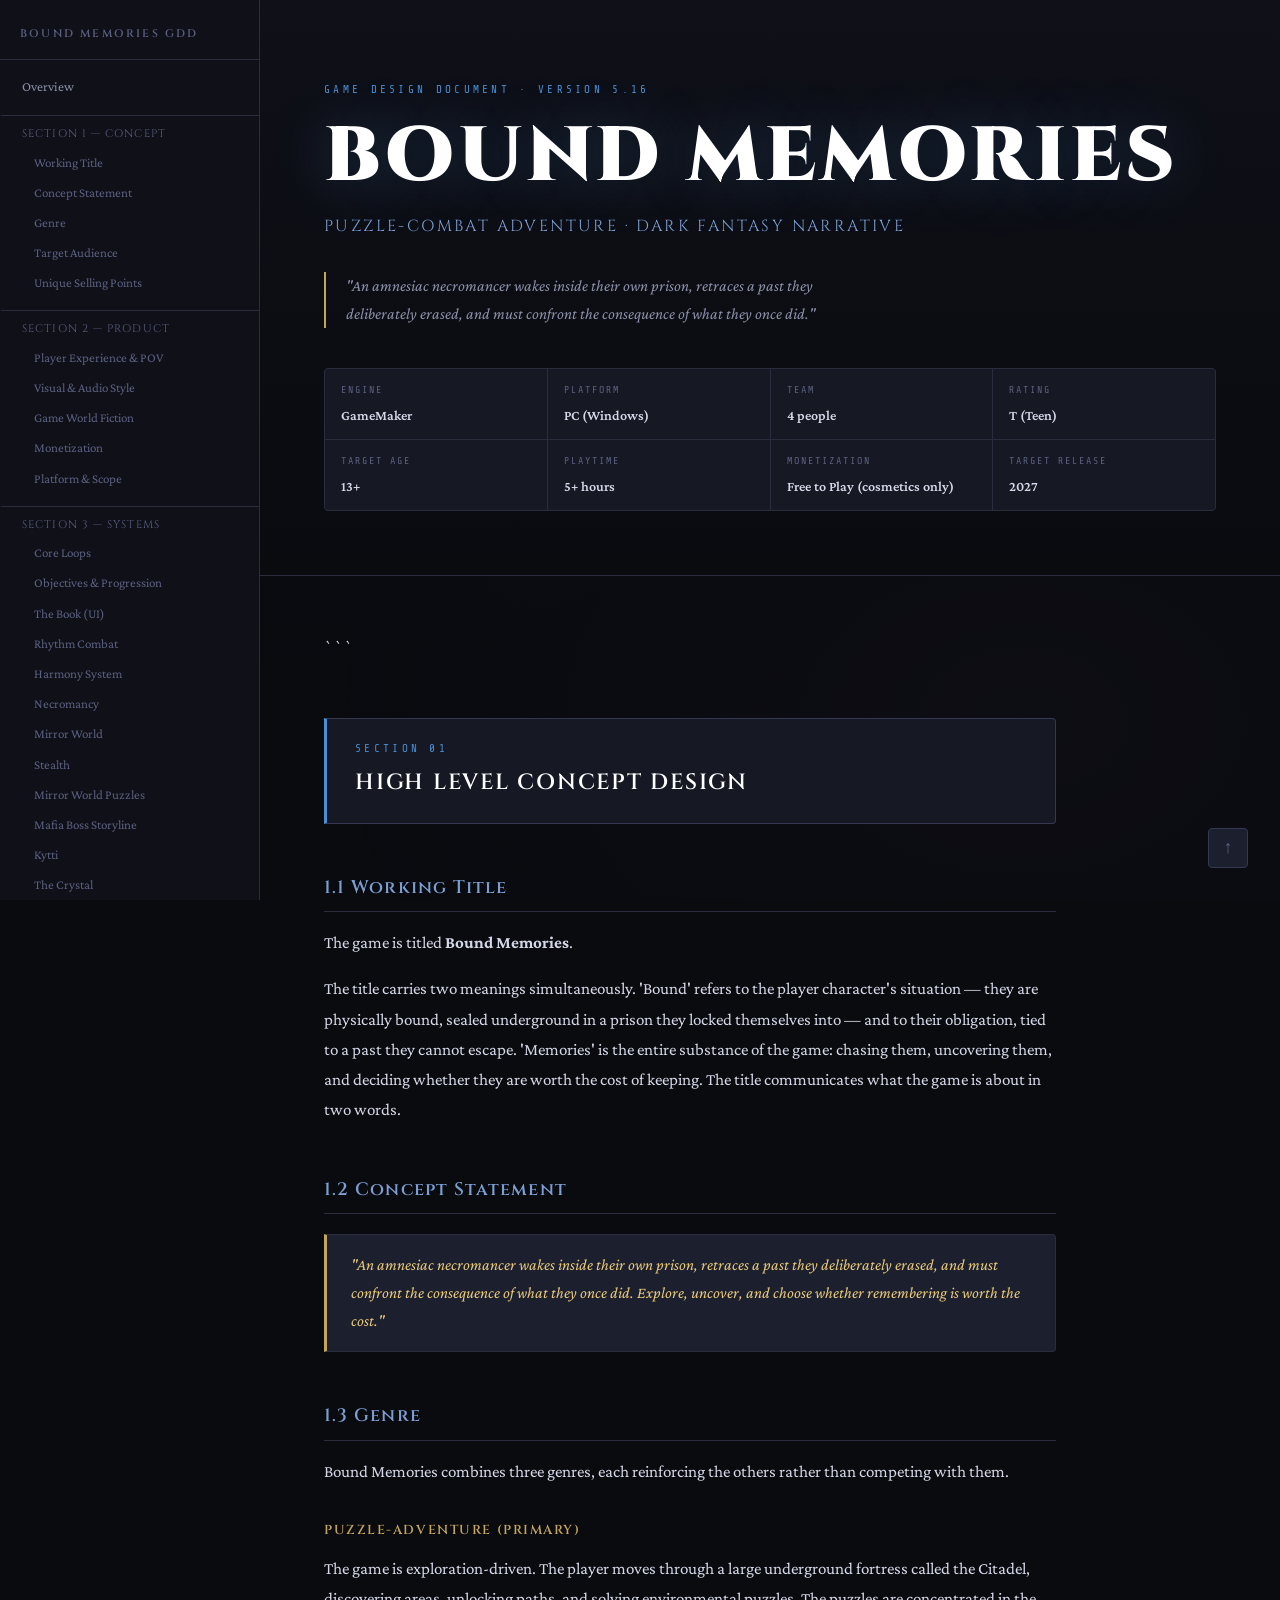
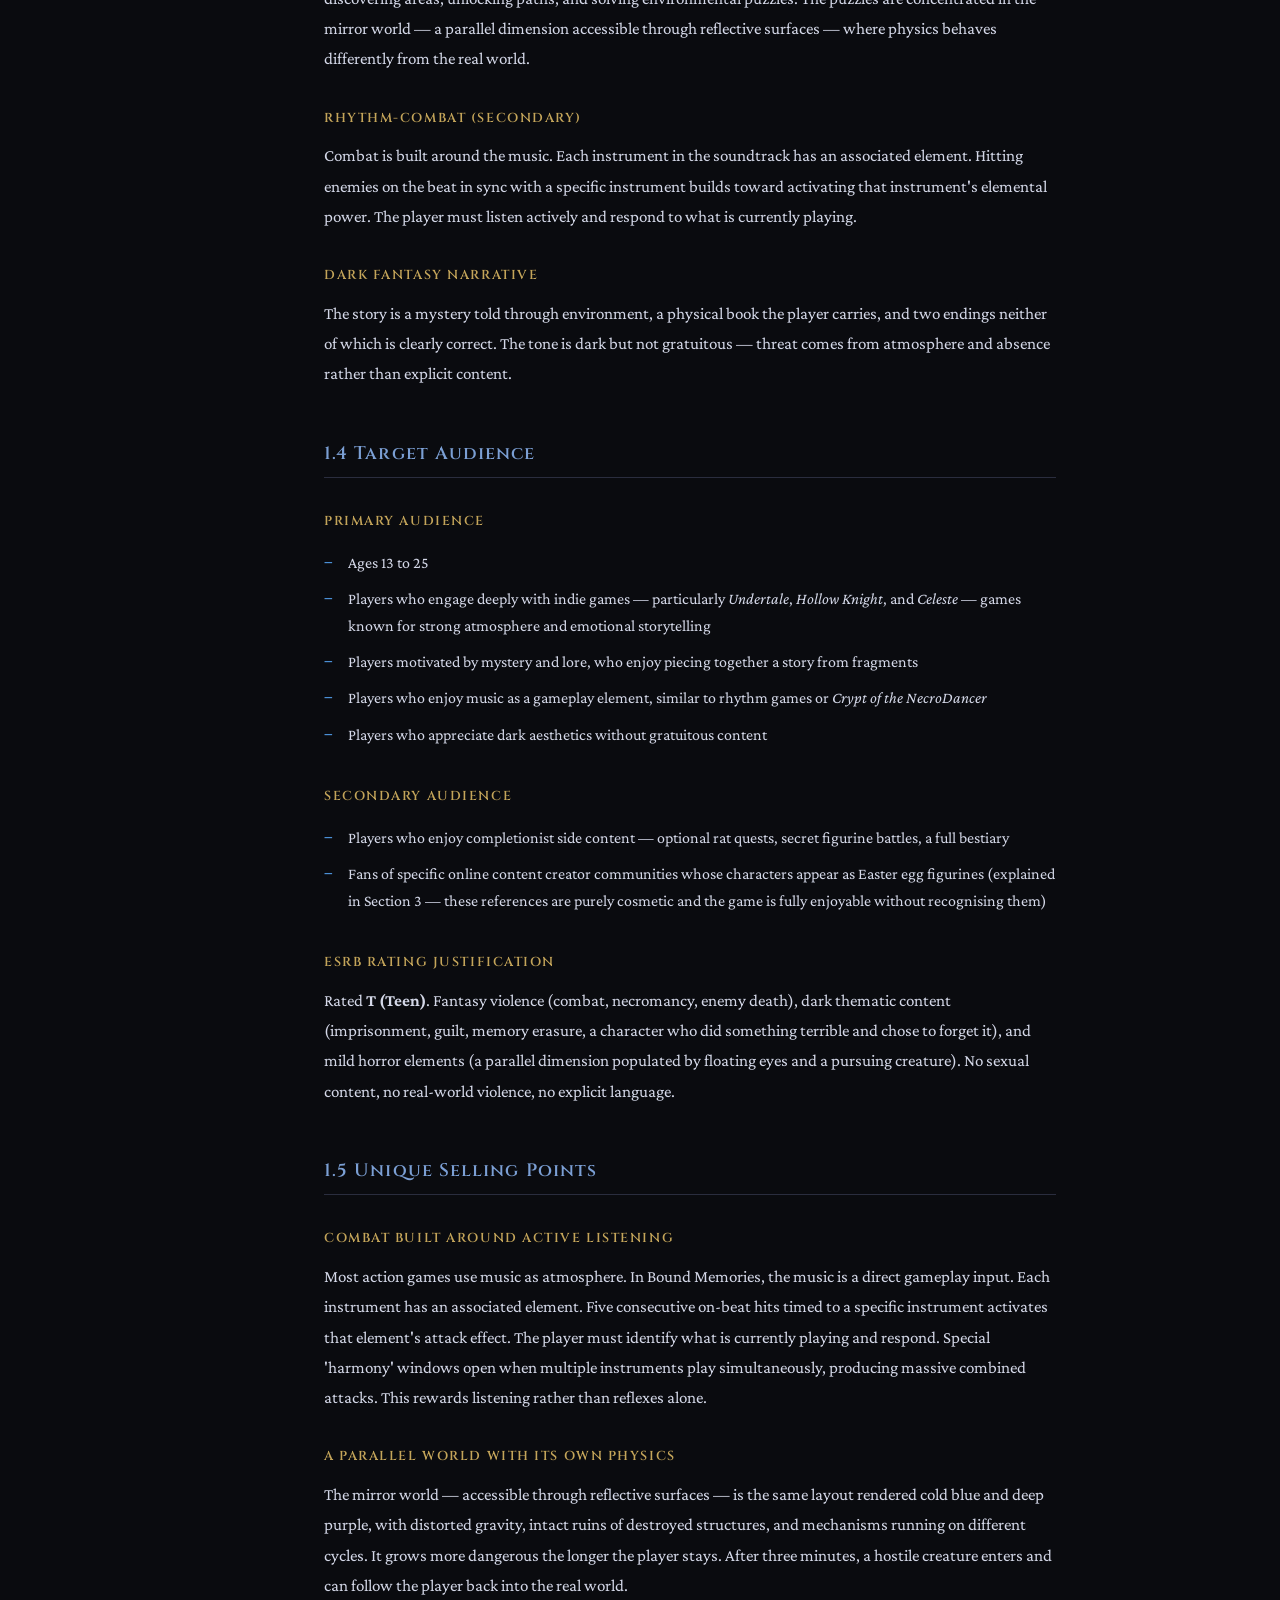
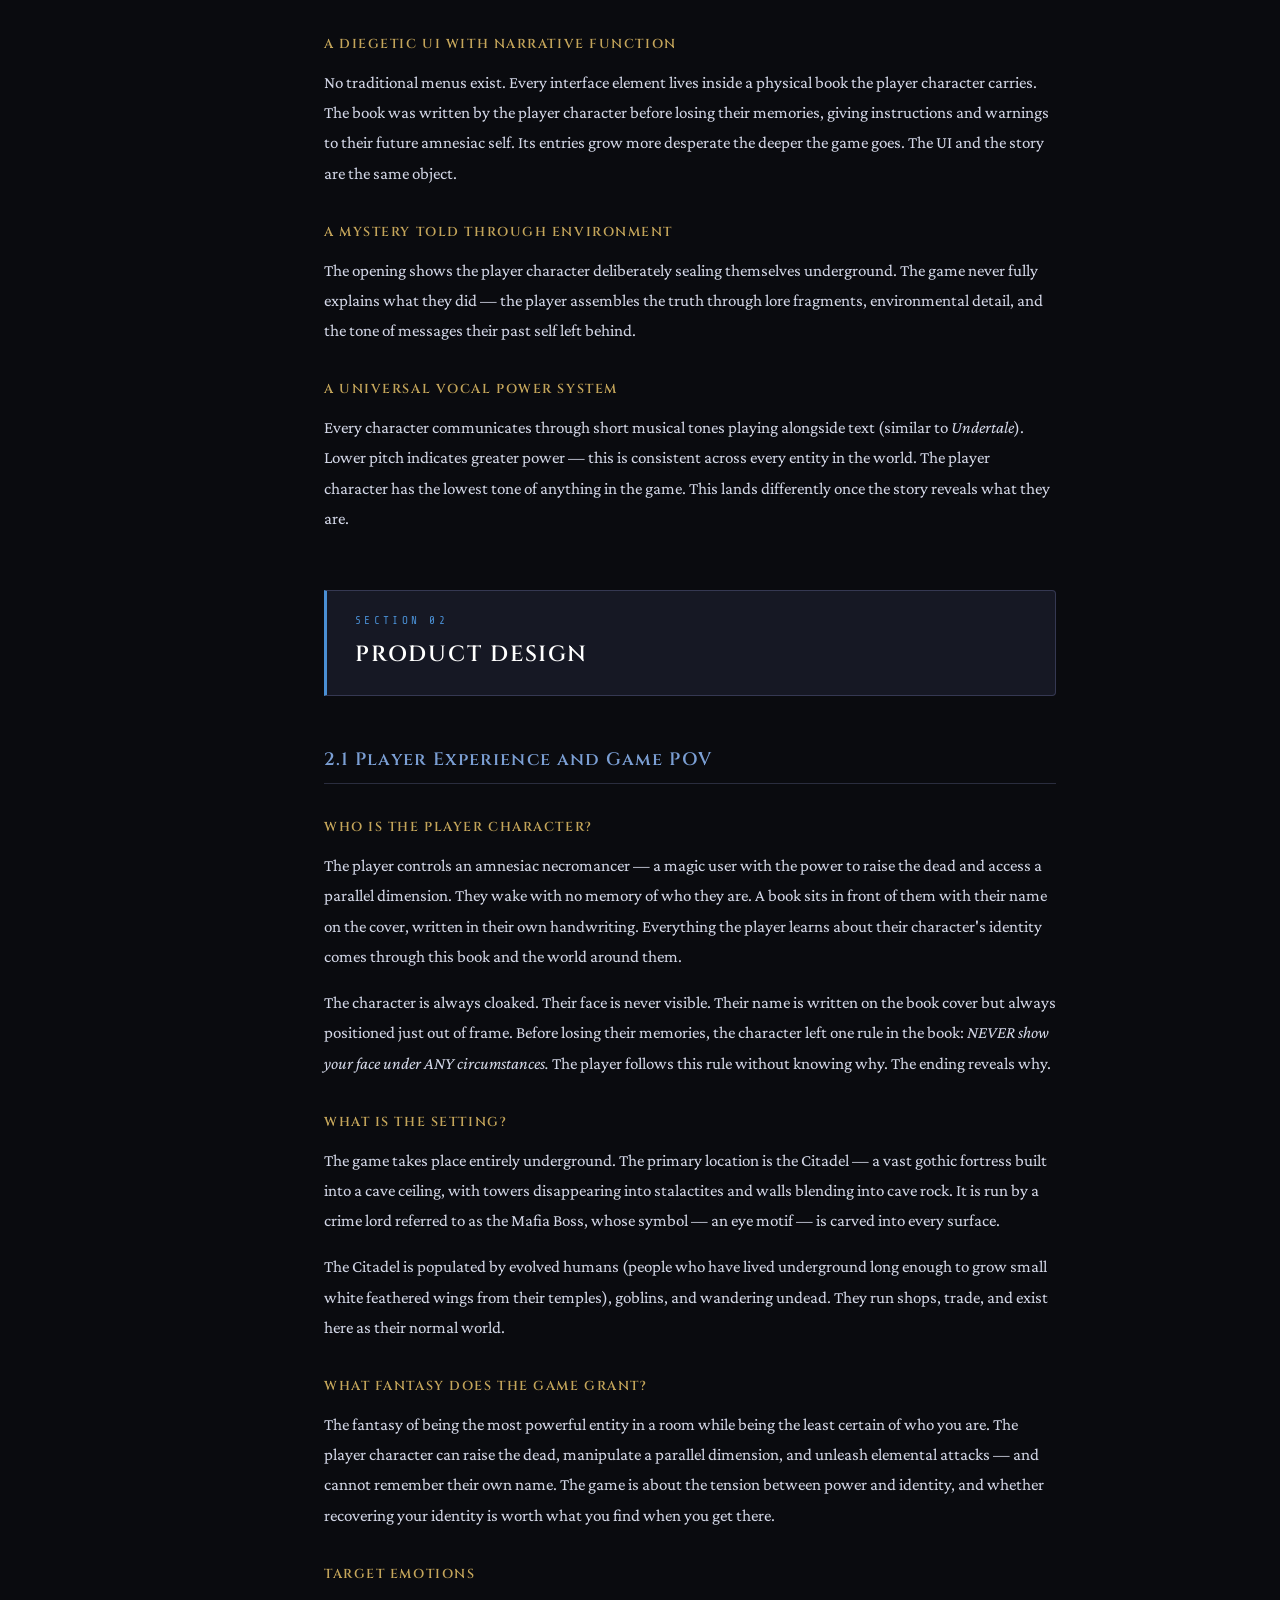
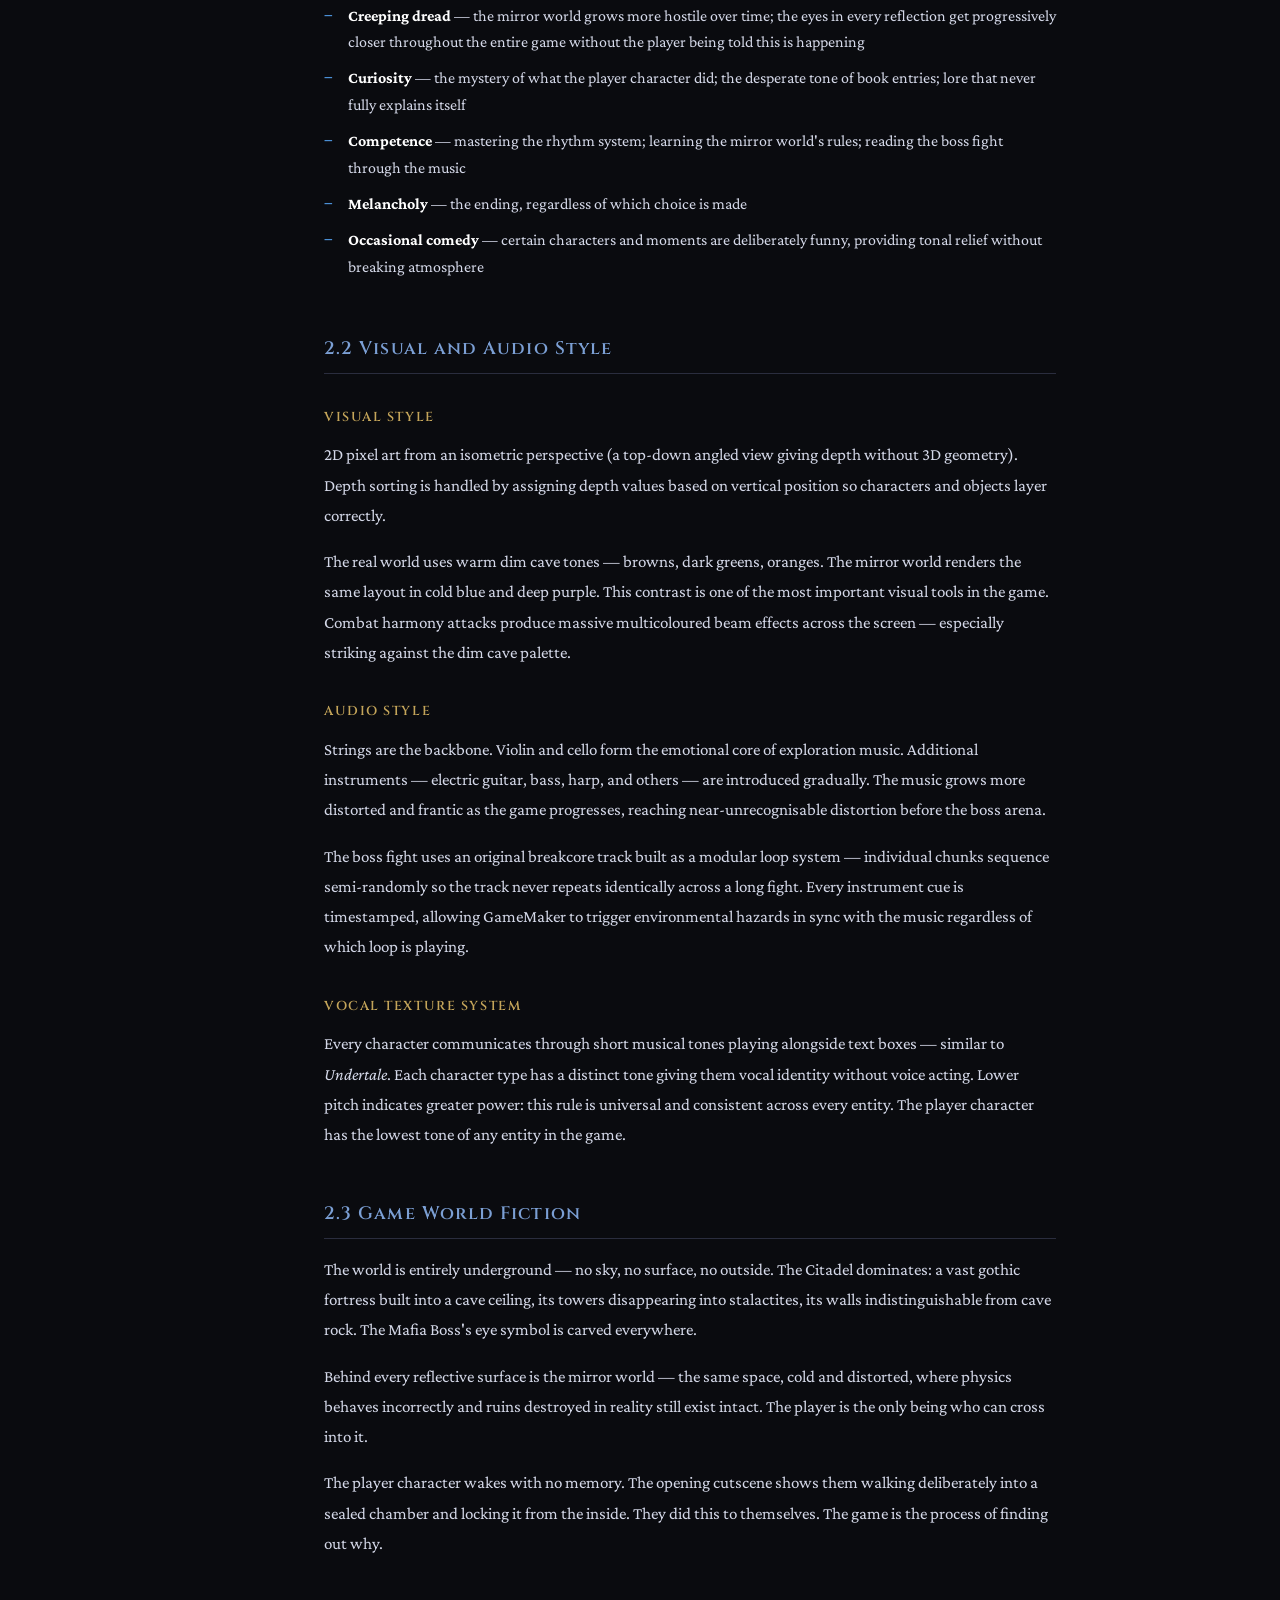
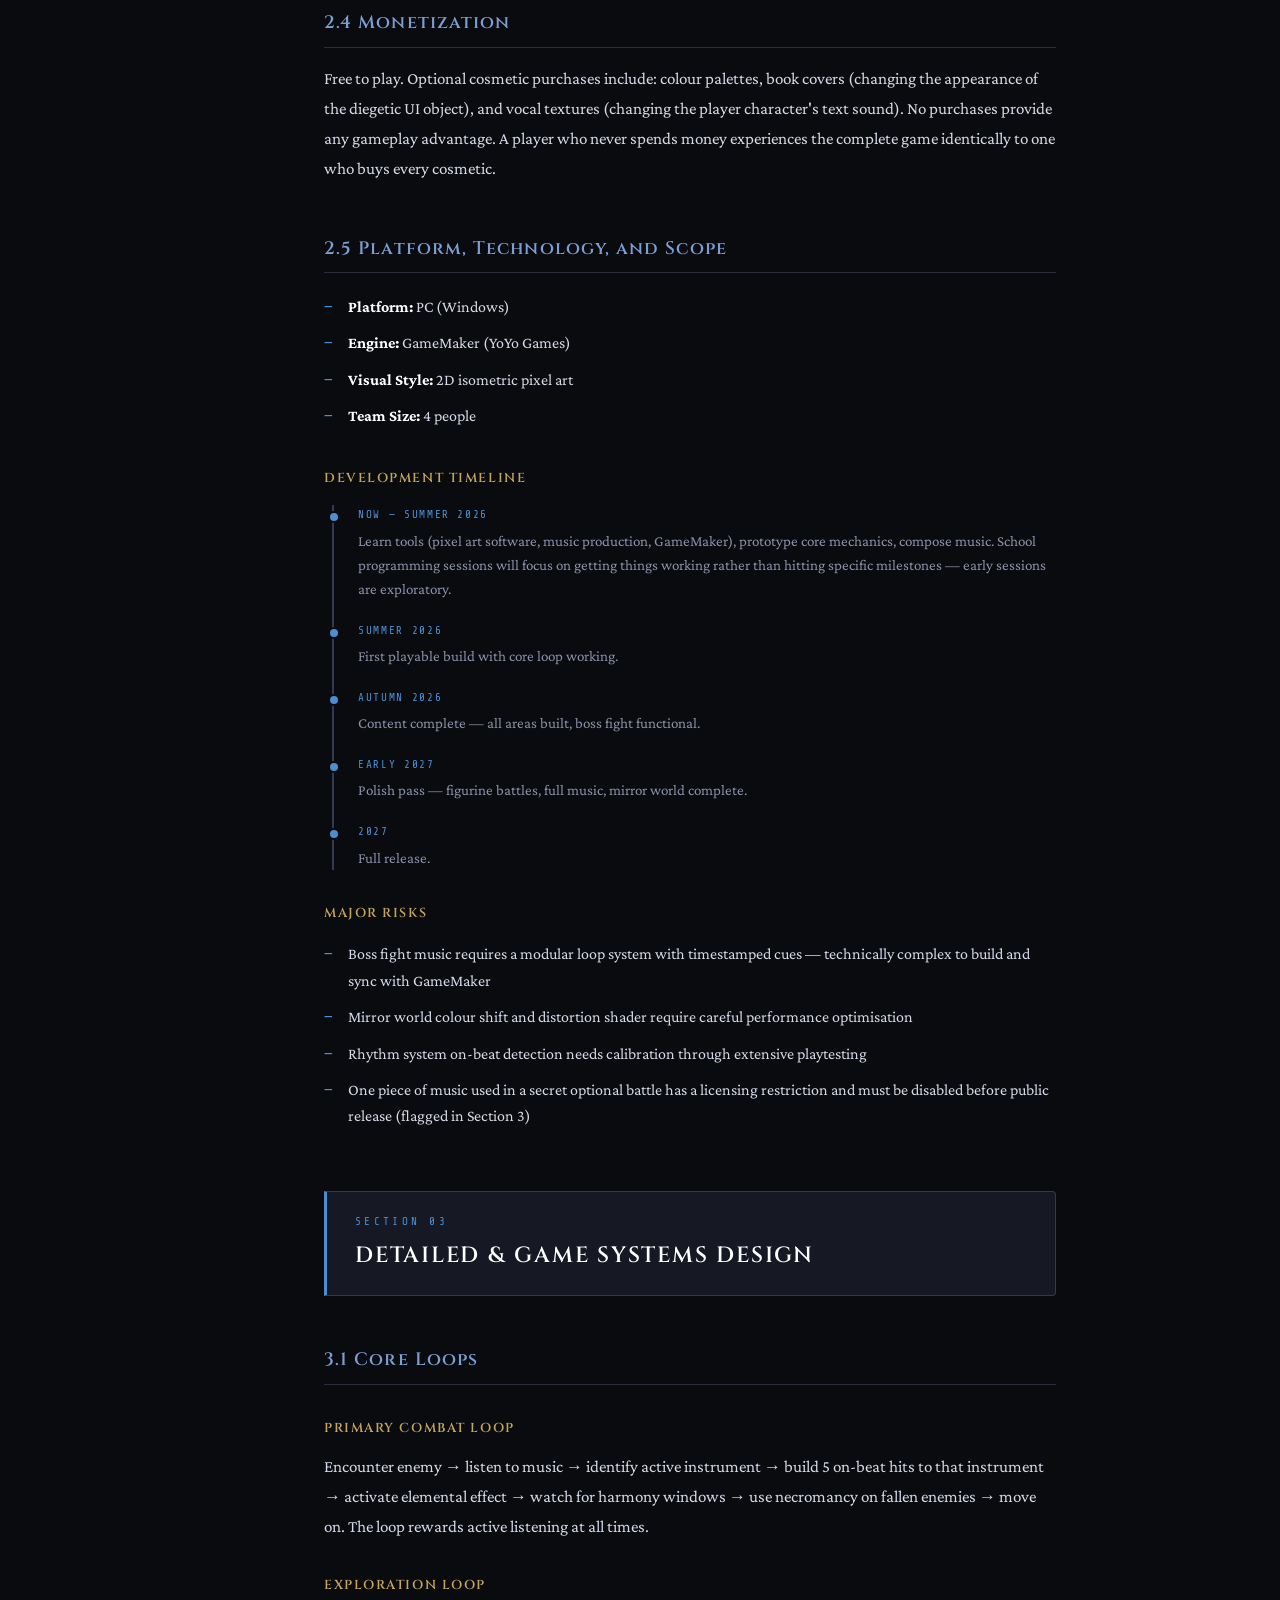
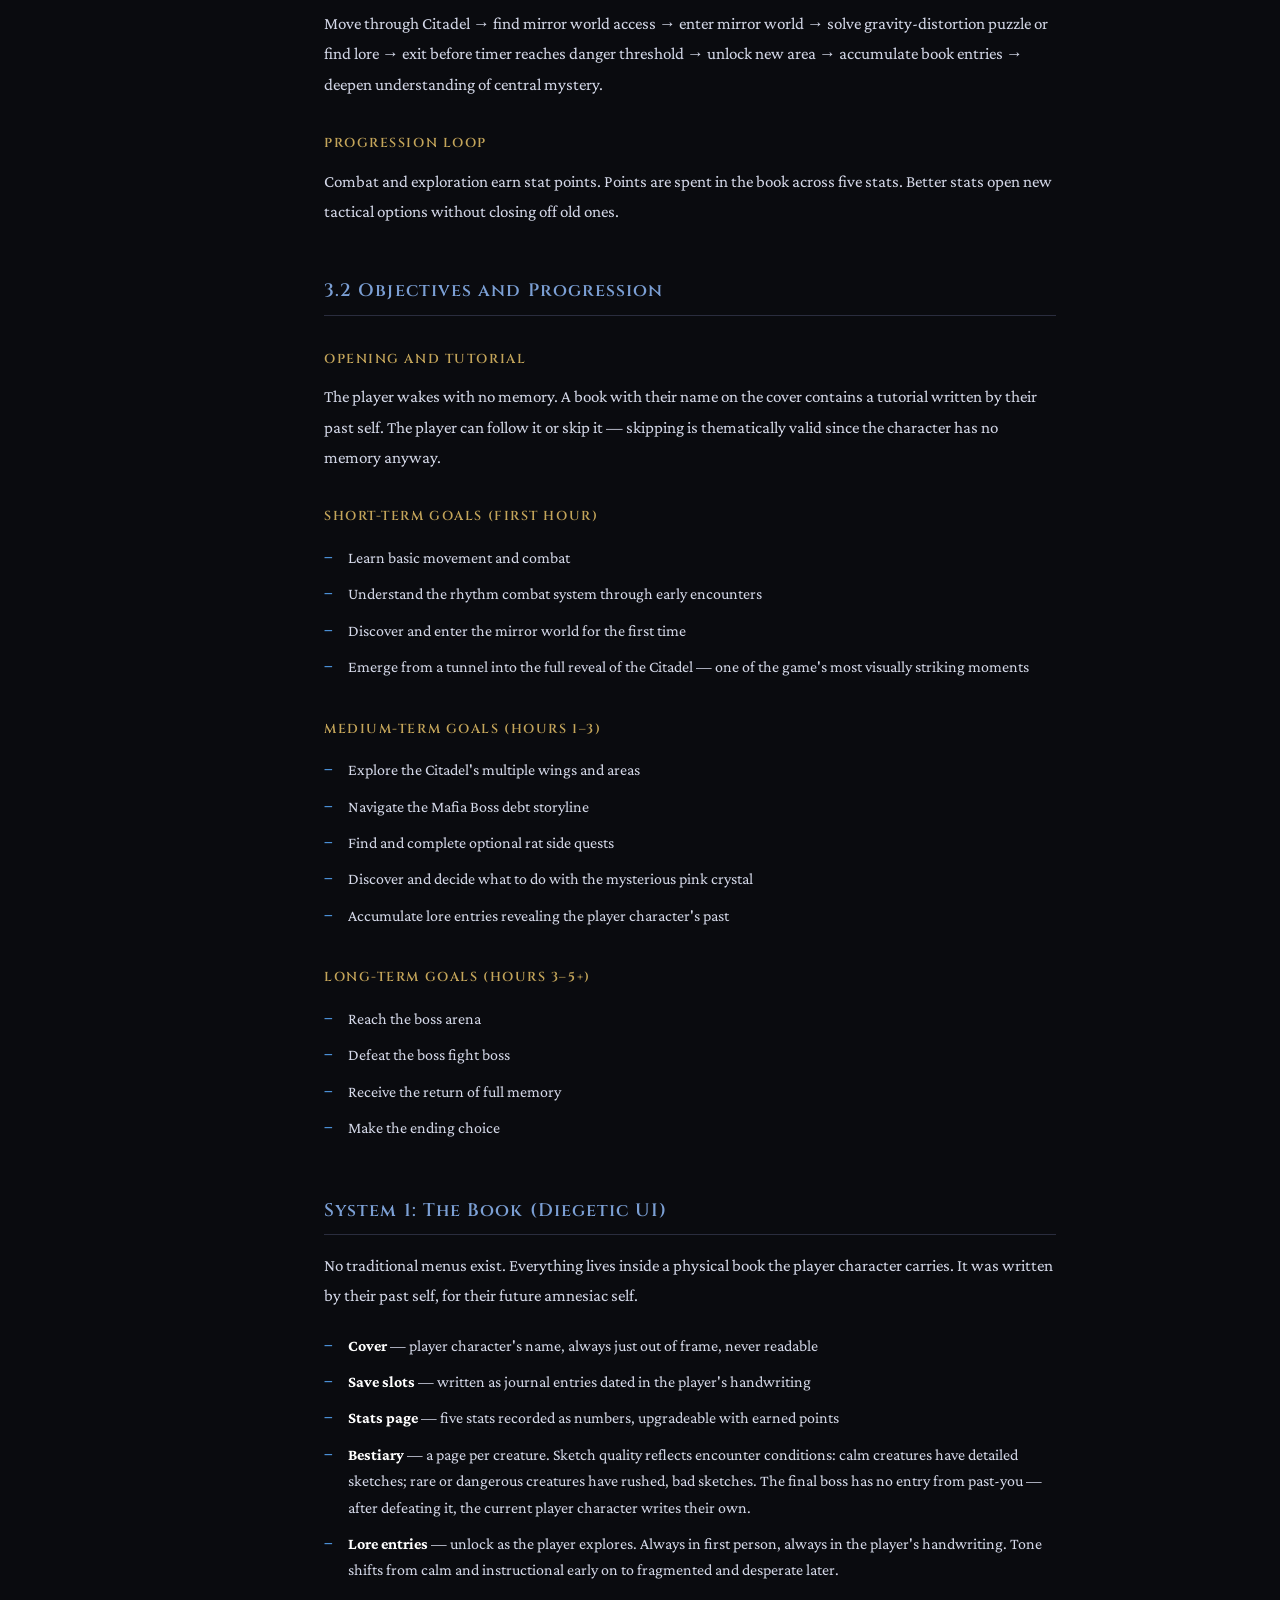
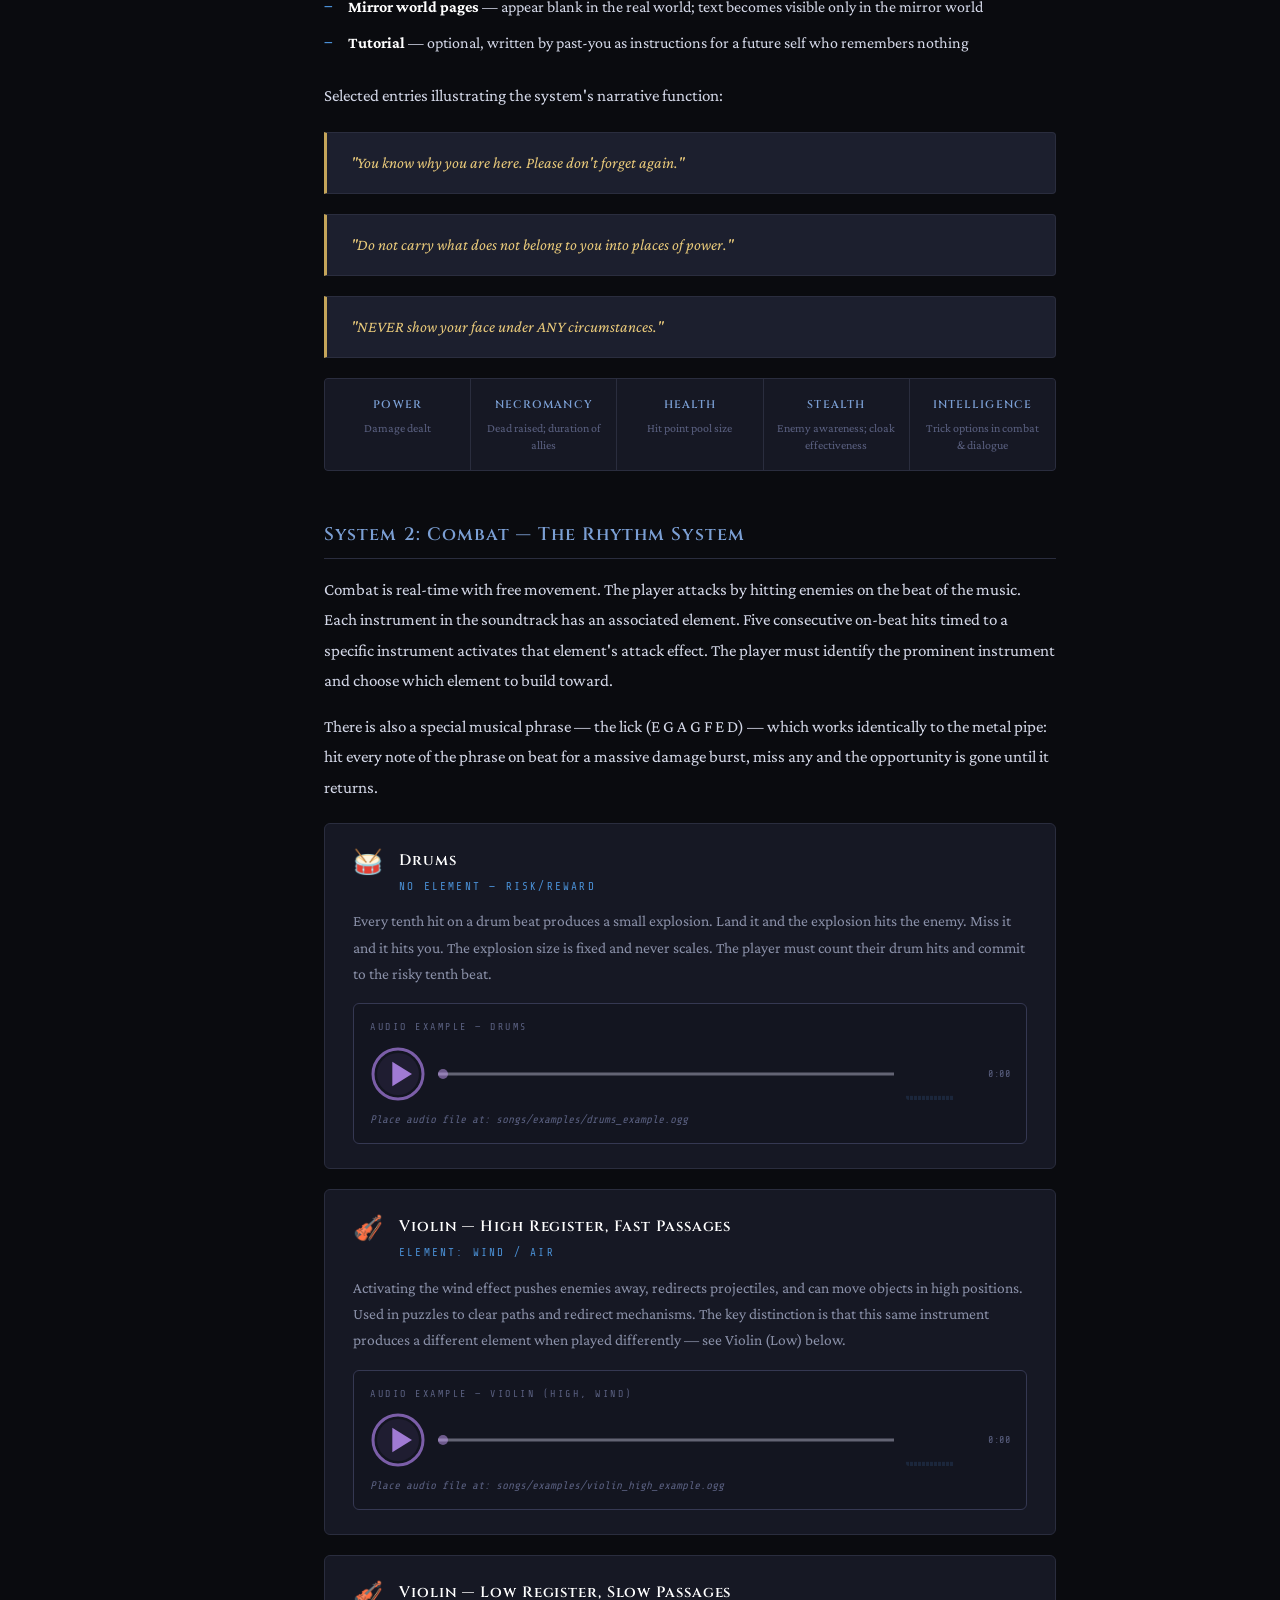
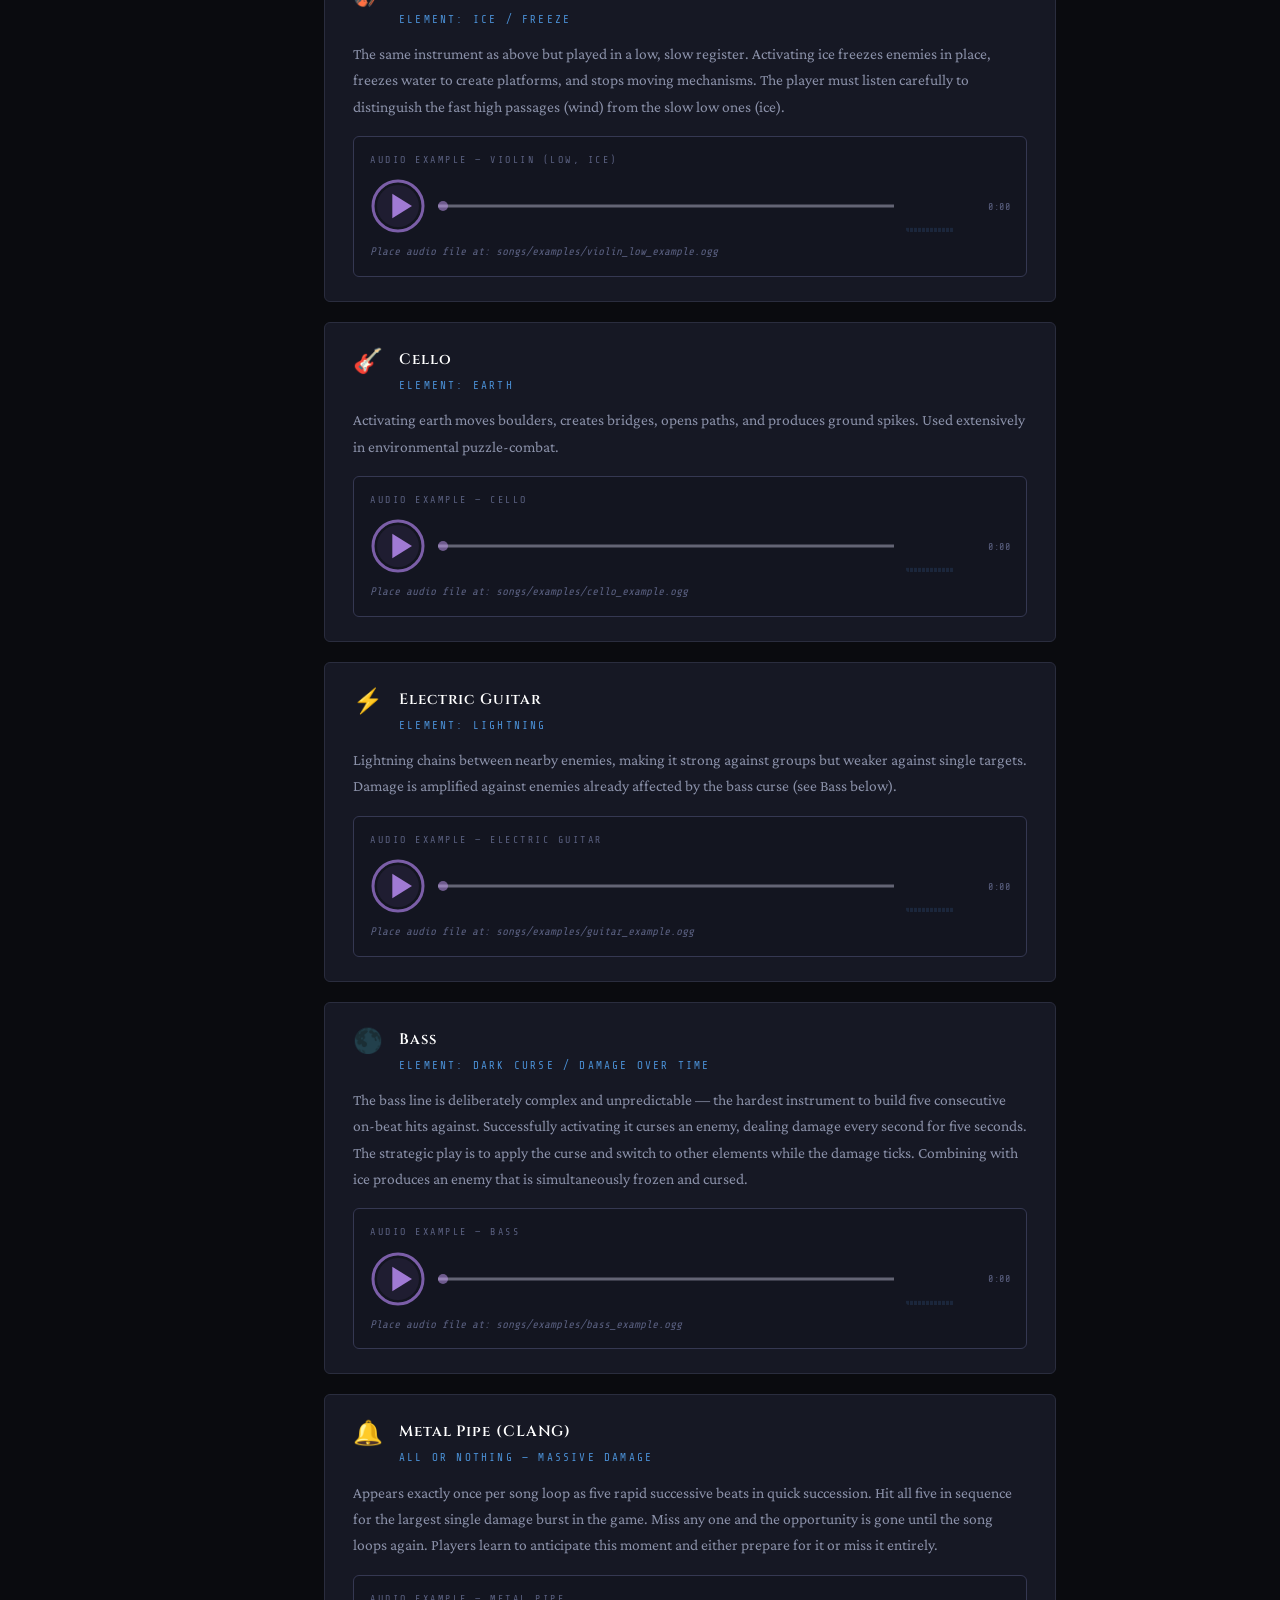
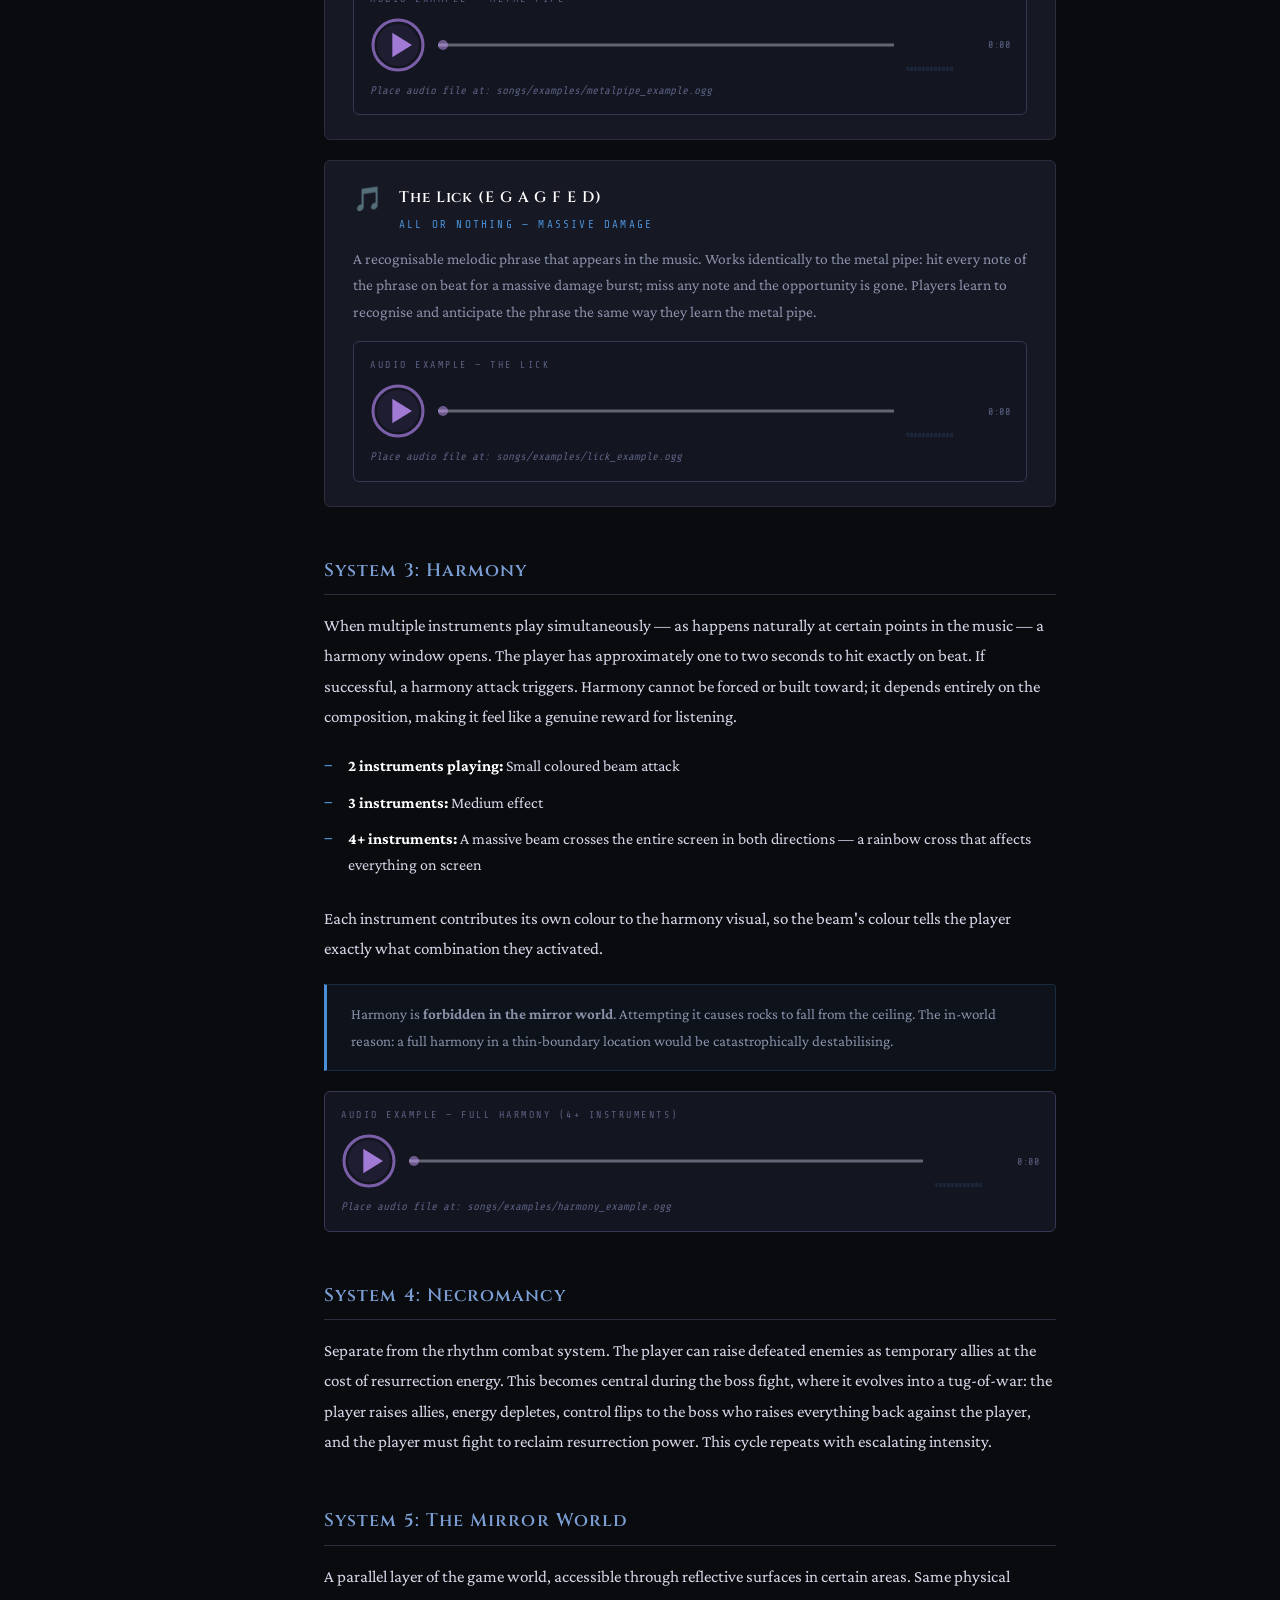
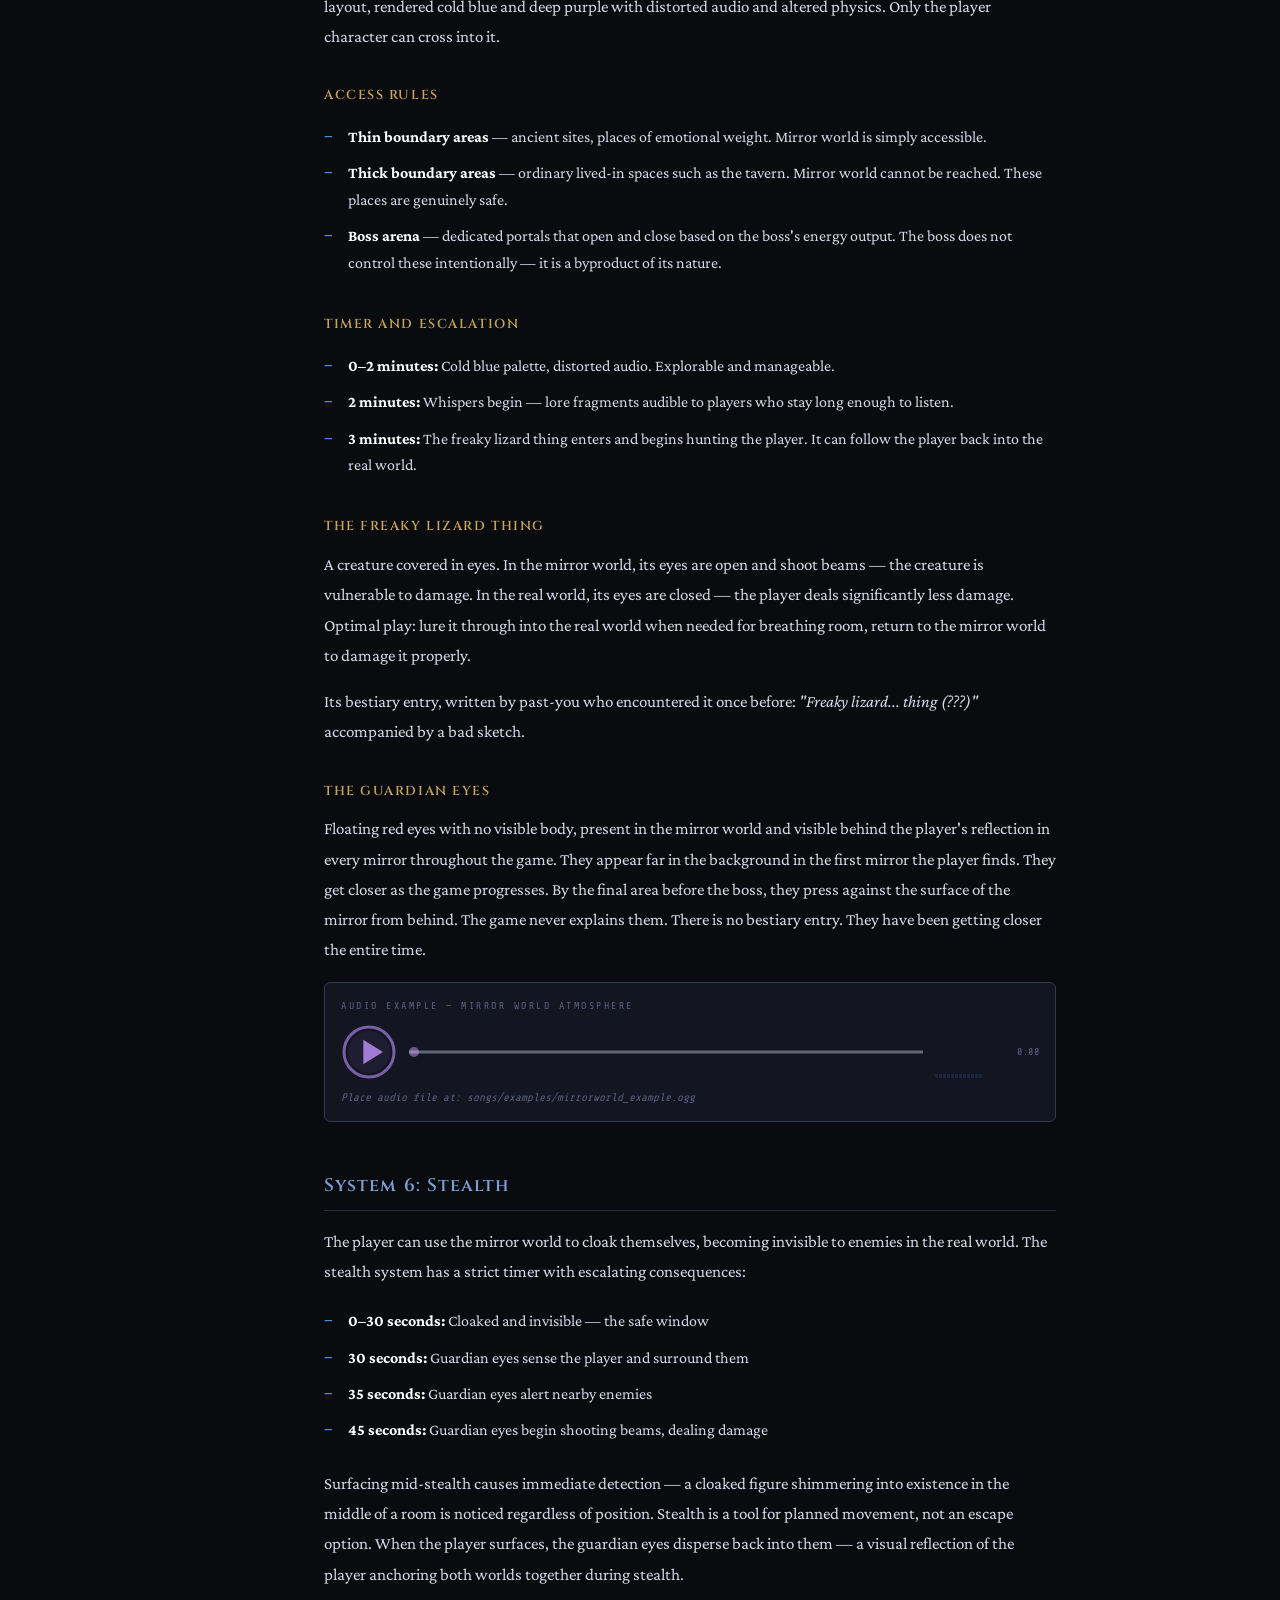
==== commit a6f9958f: "Update index.html" ====
--- a/index.html
+++ b/index.html
@@ -1,4 +1,5 @@
 <!DOCTYPE html>
+
 <html lang="en" style="background:#0a0b0f;color:#d4d8e8;">
 <head>
 <meta charset="UTF-8">
@@ -13,6 +14,7 @@
 <body>
 
 <!-- SIDEBAR NAV -->
+
 <nav>
   <div class="nav-title">Bound Memories GDD</div>
   <a href="#top">Overview</a>
@@ -51,11 +53,13 @@
 </nav>
 
 <!-- MAIN -->
+
 <main id="top">
 
   <!-- HERO -->
+
   <div class="hero">
-    <div class="hero-eyebrow">Game Design Document · Version 5.14</div>
+    <div class="hero-eyebrow">Game Design Document · Version 5.16</div>
     <h1>BOUND MEMORIES</h1>
     <div class="hero-subtitle">Puzzle-Combat Adventure · Dark Fantasy Narrative</div>
     <div class="hero-quote">"An amnesiac necromancer wakes inside their own prison, retraces a past they deliberately erased, and must confront the consequence of what they once did."</div>
@@ -73,817 +77,818 @@
 
   <div class="content">
 
-    <!-- SECTION 1 -->
-    <div class="section-banner" id="section1">
-      <div class="section-banner-num">Section 01</div>
-      <h2>High Level Concept Design</h2>
-    </div>
-
-    <h2 class="subsection" id="title">1.1 Working Title</h2>
-    <p>The game is titled <strong>Bound Memories</strong>.</p>
-    <p>The title carries two meanings simultaneously. 'Bound' refers to the player character's situation — they are physically bound, sealed underground in a prison they locked themselves into — and to their obligation, tied to a past they cannot escape. 'Memories' is the entire substance of the game: chasing them, uncovering them, and deciding whether they are worth the cost of keeping. The title communicates what the game is about in two words.</p>
-
-    <h2 class="subsection" id="concept">1.2 Concept Statement</h2>
-    <div class="book-quote">"An amnesiac necromancer wakes inside their own prison, retraces a past they deliberately erased, and must confront the consequence of what they once did. Explore, uncover, and choose whether remembering is worth the cost."</div>
-
-    <h2 class="subsection" id="genre">1.3 Genre</h2>
-    <p>Bound Memories combines three genres, each reinforcing the others rather than competing with them.</p>
-    <h3 class="subsub">Puzzle-Adventure (Primary)</h3>
-    <p>The game is exploration-driven. The player moves through a large underground fortress called the Citadel, discovering areas, unlocking paths, and solving environmental puzzles. The puzzles are concentrated in the mirror world — a parallel dimension accessible through reflective surfaces — where physics behaves differently from the real world.</p>
-    <h3 class="subsub">Rhythm-Combat (Secondary)</h3>
-    <p>Combat is built around the music. Each instrument in the soundtrack has an associated element. Hitting enemies on the beat in sync with a specific instrument builds toward activating that instrument's elemental power. The player must listen actively and respond to what is currently playing.</p>
-    <h3 class="subsub">Dark Fantasy Narrative</h3>
-    <p>The story is a mystery told through environment, a physical book the player carries, and two endings neither of which is clearly correct. The tone is dark but not gratuitous — threat comes from atmosphere and absence rather than explicit content.</p>
-
-    <h2 class="subsection" id="audience">1.4 Target Audience</h2>
-    <h3 class="subsub">Primary Audience</h3>
-    <ul>
-      <li>Ages 13 to 25</li>
-      <li>Players who engage deeply with indie games — particularly <em>Undertale</em>, <em>Hollow Knight</em>, and <em>Celeste</em> — games known for strong atmosphere and emotional storytelling</li>
-      <li>Players motivated by mystery and lore, who enjoy piecing together a story from fragments</li>
-      <li>Players who enjoy music as a gameplay element, similar to rhythm games or <em>Crypt of the NecroDancer</em></li>
-      <li>Players who appreciate dark aesthetics without gratuitous content</li>
-    </ul>
-    <h3 class="subsub">Secondary Audience</h3>
-    <ul>
-      <li>Players who enjoy completionist side content — optional rat quests, secret figurine battles, a full bestiary</li>
-      <li>Fans of specific online content creator communities whose characters appear as Easter egg figurines (explained in Section 3 — these references are purely cosmetic and the game is fully enjoyable without recognising them)</li>
-    </ul>
-    <h3 class="subsub">ESRB Rating Justification</h3>
-    <p>Rated <strong>T (Teen)</strong>. Fantasy violence (combat, necromancy, enemy death), dark thematic content (imprisonment, guilt, memory erasure, a character who did something terrible and chose to forget it), and mild horror elements (a parallel dimension populated by floating eyes and a pursuing creature). No sexual content, no real-world violence, no explicit language.</p>
-
-    <h2 class="subsection" id="usp">1.5 Unique Selling Points</h2>
-    <h3 class="subsub">Combat Built Around Active Listening</h3>
-    <p>Most action games use music as atmosphere. In Bound Memories, the music is a direct gameplay input. Each instrument has an associated element. Five consecutive on-beat hits timed to a specific instrument activates that element's attack effect. The player must identify what is currently playing and respond. Special 'harmony' windows open when multiple instruments play simultaneously, producing massive combined attacks. This rewards listening rather than reflexes alone.</p>
-    <h3 class="subsub">A Parallel World With Its Own Physics</h3>
-    <p>The mirror world — accessible through reflective surfaces — is the same layout rendered cold blue and deep purple, with distorted gravity, intact ruins of destroyed structures, and mechanisms running on different cycles. It grows more dangerous the longer the player stays. After three minutes, a hostile creature enters and can follow the player back into the real world.</p>
-    <h3 class="subsub">A Diegetic UI With Narrative Function</h3>
-    <p>No traditional menus exist. Every interface element lives inside a physical book the player character carries. The book was written by the player character before losing their memories, giving instructions and warnings to their future amnesiac self. Its entries grow more desperate the deeper the game goes. The UI and the story are the same object.</p>
-    <h3 class="subsub">A Mystery Told Through Environment</h3>
-    <p>The opening shows the player character deliberately sealing themselves underground. The game never fully explains what they did — the player assembles the truth through lore fragments, environmental detail, and the tone of messages their past self left behind.</p>
-    <h3 class="subsub">A Universal Vocal Power System</h3>
-    <p>Every character communicates through short musical tones playing alongside text (similar to <em>Undertale</em>). Lower pitch indicates greater power — this is consistent across every entity in the world. The player character has the lowest tone of anything in the game. This lands differently once the story reveals what they are.</p>
-
-    <!-- SECTION 2 -->
-    <div class="section-banner" id="section2">
-      <div class="section-banner-num">Section 02</div>
-      <h2>Product Design</h2>
-    </div>
-
-    <h2 class="subsection" id="pov">2.1 Player Experience and Game POV</h2>
-    <h3 class="subsub">Who is the player character?</h3>
-    <p>The player controls an amnesiac necromancer — a magic user with the power to raise the dead and access a parallel dimension. They wake with no memory of who they are. A book sits in front of them with their name on the cover, written in their own handwriting. Everything the player learns about their character's identity comes through this book and the world around them.</p>
-    <p>The character is always cloaked. Their face is never visible. Their name is written on the book cover but always positioned just out of frame. Before losing their memories, the character left one rule in the book: <em>NEVER show your face under ANY circumstances.</em> The player follows this rule without knowing why. The ending reveals why.</p>
-    <h3 class="subsub">What is the setting?</h3>
-    <p>The game takes place entirely underground. The primary location is the Citadel — a vast gothic fortress built into a cave ceiling, with towers disappearing into stalactites and walls blending into cave rock. It is run by a crime lord referred to as the Mafia Boss, whose symbol — an eye motif — is carved into every surface.</p>
-    <p>The Citadel is populated by evolved humans (people who have lived underground long enough to grow small white feathered wings from their temples), goblins, and wandering undead. They run shops, trade, and exist here as their normal world.</p>
-    <h3 class="subsub">What fantasy does the game grant?</h3>
-    <p>The fantasy of being the most powerful entity in a room while being the least certain of who you are. The player character can raise the dead, manipulate a parallel dimension, and unleash elemental attacks — and cannot remember their own name. The game is about the tension between power and identity, and whether recovering your identity is worth what you find when you get there.</p>
-    <h3 class="subsub">Target Emotions</h3>
-    <ul>
-      <li><strong>Creeping dread</strong> — the mirror world grows more hostile over time; the eyes in every reflection get progressively closer throughout the entire game without the player being told this is happening</li>
-      <li><strong>Curiosity</strong> — the mystery of what the player character did; the desperate tone of book entries; lore that never fully explains itself</li>
-      <li><strong>Competence</strong> — mastering the rhythm system; learning the mirror world's rules; reading the boss fight through the music</li>
-      <li><strong>Melancholy</strong> — the ending, regardless of which choice is made</li>
-      <li><strong>Occasional comedy</strong> — certain characters and moments are deliberately funny, providing tonal relief without breaking atmosphere</li>
-    </ul>
-
-    <h2 class="subsection" id="style">2.2 Visual and Audio Style</h2>
-    <h3 class="subsub">Visual Style</h3>
-    <p>2D pixel art from an isometric perspective (a top-down angled view giving depth without 3D geometry). Depth sorting is handled by assigning depth values based on vertical position so characters and objects layer correctly.</p>
-    <p>The real world uses warm dim cave tones — browns, dark greens, oranges. The mirror world renders the same layout in cold blue and deep purple. This contrast is one of the most important visual tools in the game. Combat harmony attacks produce massive multicoloured beam effects across the screen — especially striking against the dim cave palette.</p>
-    <h3 class="subsub">Audio Style</h3>
-    <p>Strings are the backbone. Violin and cello form the emotional core of exploration music. Additional instruments — electric guitar, bass, harp, and others — are introduced gradually. The music grows more distorted and frantic as the game progresses, reaching near-unrecognisable distortion before the boss arena.</p>
-    <p>The boss fight uses an original breakcore track built as a modular loop system — individual chunks sequence semi-randomly so the track never repeats identically across a long fight. Every instrument cue is timestamped, allowing GameMaker to trigger environmental hazards in sync with the music regardless of which loop is playing.</p>
-    <h3 class="subsub">Vocal Texture System</h3>
-    <p>Every character communicates through short musical tones playing alongside text boxes — similar to <em>Undertale</em>. Each character type has a distinct tone giving them vocal identity without voice acting. Lower pitch indicates greater power: this rule is universal and consistent across every entity. The player character has the lowest tone of any entity in the game.</p>
-
-    <h2 class="subsection" id="fiction">2.3 Game World Fiction</h2>
-    <p>The world is entirely underground — no sky, no surface, no outside. The Citadel dominates: a vast gothic fortress built into a cave ceiling, its towers disappearing into stalactites, its walls indistinguishable from cave rock. The Mafia Boss's eye symbol is carved everywhere.</p>
-    <p>Behind every reflective surface is the mirror world — the same space, cold and distorted, where physics behaves incorrectly and ruins destroyed in reality still exist intact. The player is the only being who can cross into it.</p>
-    <p>The player character wakes with no memory. The opening cutscene shows them walking deliberately into a sealed chamber and locking it from the inside. They did this to themselves. The game is the process of finding out why.</p>
-
-    <h2 class="subsection" id="monetization">2.4 Monetization</h2>
-    <p>Free to play. Optional cosmetic purchases include: colour palettes, book covers (changing the appearance of the diegetic UI object), and vocal textures (changing the player character's text sound). No purchases provide any gameplay advantage. A player who never spends money experiences the complete game identically to one who buys every cosmetic.</p>
-
-    <h2 class="subsection" id="scope">2.5 Platform, Technology, and Scope</h2>
-    <ul>
-      <li><strong>Platform:</strong> PC (Windows)</li>
-      <li><strong>Engine:</strong> GameMaker (YoYo Games)</li>
-      <li><strong>Visual Style:</strong> 2D isometric pixel art</li>
-      <li><strong>Team Size:</strong> 4 people</li>
-    </ul>
-    <h3 class="subsub">Development Timeline</h3>
-    <div class="timeline">
-      <div class="timeline-item">
-        <div class="timeline-date">Now — Summer 2026</div>
-        <div class="timeline-desc">Learn tools (pixel art software, music production, GameMaker), prototype core mechanics, compose music. School programming sessions will focus on getting things working rather than hitting specific milestones — early sessions are exploratory.</div>
-      </div>
-      <div class="timeline-item">
-        <div class="timeline-date">Summer 2026</div>
-        <div class="timeline-desc">First playable build with core loop working.</div>
-      </div>
-      <div class="timeline-item">
-        <div class="timeline-date">Autumn 2026</div>
-        <div class="timeline-desc">Content complete — all areas built, boss fight functional.</div>
-      </div>
-      <div class="timeline-item">
-        <div class="timeline-date">Early 2027</div>
-        <div class="timeline-desc">Polish pass — figurine battles, full music, mirror world complete.</div>
-      </div>
-      <div class="timeline-item">
-        <div class="timeline-date">2027</div>
-        <div class="timeline-desc">Full release.</div>
-      </div>
-    </div>
-    <h3 class="subsub">Major Risks</h3>
-    <ul>
-      <li>Boss fight music requires a modular loop system with timestamped cues — technically complex to build and sync with GameMaker</li>
-      <li>Mirror world colour shift and distortion shader require careful performance optimisation</li>
-      <li>Rhythm system on-beat detection needs calibration through extensive playtesting</li>
-      <li>One piece of music used in a secret optional battle has a licensing restriction and must be disabled before public release (flagged in Section 3)</li>
-    </ul>
-
-    <!-- SECTION 3 -->
-    <div class="section-banner" id="section3">
-      <div class="section-banner-num">Section 03</div>
-      <h2>Detailed & Game Systems Design</h2>
-    </div>
-
-    <h2 class="subsection" id="loops">3.1 Core Loops</h2>
-    <h3 class="subsub">Primary Combat Loop</h3>
-    <p>Encounter enemy → listen to music → identify active instrument → build 5 on-beat hits to that instrument → activate elemental effect → watch for harmony windows → use necromancy on fallen enemies → move on. The loop rewards active listening at all times.</p>
-    <h3 class="subsub">Exploration Loop</h3>
-    <p>Move through Citadel → find mirror world access → enter mirror world → solve gravity-distortion puzzle or find lore → exit before timer reaches danger threshold → unlock new area → accumulate book entries → deepen understanding of central mystery.</p>
-    <h3 class="subsub">Progression Loop</h3>
-    <p>Combat and exploration earn stat points. Points are spent in the book across five stats. Better stats open new tactical options without closing off old ones.</p>
-
-    <h2 class="subsection" id="objectives">3.2 Objectives and Progression</h2>
-    <h3 class="subsub">Opening and Tutorial</h3>
-    <p>The player wakes with no memory. A book with their name on the cover contains a tutorial written by their past self. The player can follow it or skip it — skipping is thematically valid since the character has no memory anyway.</p>
-    <h3 class="subsub">Short-Term Goals (First Hour)</h3>
-    <ul>
-      <li>Learn basic movement and combat</li>
-      <li>Understand the rhythm combat system through early encounters</li>
-      <li>Discover and enter the mirror world for the first time</li>
-      <li>Emerge from a tunnel into the full reveal of the Citadel — one of the game's most visually striking moments</li>
-    </ul>
-    <h3 class="subsub">Medium-Term Goals (Hours 1–3)</h3>
-    <ul>
-      <li>Explore the Citadel's multiple wings and areas</li>
-      <li>Navigate the Mafia Boss debt storyline</li>
-      <li>Find and complete optional rat side quests</li>
-      <li>Discover and decide what to do with the mysterious pink crystal</li>
-      <li>Accumulate lore entries revealing the player character's past</li>
-    </ul>
-    <h3 class="subsub">Long-Term Goals (Hours 3–5+)</h3>
-    <ul>
-      <li>Reach the boss arena</li>
-      <li>Defeat the boss fight boss</li>
-      <li>Receive the return of full memory</li>
-      <li>Make the ending choice</li>
-    </ul>
-
-    <h2 class="subsection" id="book">System 1: The Book (Diegetic UI)</h2>
-    <p>No traditional menus exist. Everything lives inside a physical book the player character carries. It was written by their past self, for their future amnesiac self.</p>
-    <ul>
-      <li><strong>Cover</strong> — player character's name, always just out of frame, never readable</li>
-      <li><strong>Save slots</strong> — written as journal entries dated in the player's handwriting</li>
-      <li><strong>Stats page</strong> — five stats recorded as numbers, upgradeable with earned points</li>
-      <li><strong>Bestiary</strong> — a page per creature. Sketch quality reflects encounter conditions: calm creatures have detailed sketches; rare or dangerous creatures have rushed, bad sketches. The final boss has no entry from past-you — after defeating it, the current player character writes their own.</li>
-      <li><strong>Lore entries</strong> — unlock as the player explores. Always in first person, always in the player's handwriting. Tone shifts from calm and instructional early on to fragmented and desperate later.</li>
-      <li><strong>Mirror world pages</strong> — appear blank in the real world; text becomes visible only in the mirror world</li>
-      <li><strong>Tutorial</strong> — optional, written by past-you as instructions for a future self who remembers nothing</li>
-    </ul>
-    <p>Selected entries illustrating the system's narrative function:</p>
-    <div class="book-quote">"You know why you are here. Please don't forget again."</div>
-    <div class="book-quote">"Do not carry what does not belong to you into places of power."</div>
-    <div class="book-quote">"NEVER show your face under ANY circumstances."</div>
-
-    <div class="stat-grid">
-      <div class="stat-item"><div class="stat-name">Power</div><div class="stat-desc">Damage dealt</div></div>
-      <div class="stat-item"><div class="stat-name">Necromancy</div><div class="stat-desc">Dead raised; duration of allies</div></div>
-      <div class="stat-item"><div class="stat-name">Health</div><div class="stat-desc">Hit point pool size</div></div>
-      <div class="stat-item"><div class="stat-name">Stealth</div><div class="stat-desc">Enemy awareness; cloak effectiveness</div></div>
-      <div class="stat-item"><div class="stat-name">Intelligence</div><div class="stat-desc">Trick options in combat & dialogue</div></div>
-    </div>
-
-    <h2 class="subsection" id="rhythm">System 2: Combat — The Rhythm System</h2>
-    <p>Combat is real-time with free movement. The player attacks by hitting enemies on the beat of the music. Each instrument in the soundtrack has an associated element. Five consecutive on-beat hits timed to a specific instrument activates that element's attack effect. The player must identify the prominent instrument and choose which element to build toward.</p>
-    <p>There is also a special musical phrase — the lick (E G A G F E D) — which works identically to the metal pipe: hit every note of the phrase on beat for a massive damage burst, miss any and the opportunity is gone until it returns.</p>
-
-    <div class="instrument-card">
-      <div class="instrument-header">
-        <div class="instrument-icon">🥁</div>
-        <div>
-          <div class="instrument-name">Drums</div>
-          <div class="instrument-element">No Element — Risk/Reward</div>
-        </div>
-      </div>
-      <div class="instrument-desc">Every tenth hit on a drum beat produces a small explosion. Land it and the explosion hits the enemy. Miss it and it hits you. The explosion size is fixed and never scales. The player must count their drum hits and commit to the risky tenth beat.</div>
-      <div class="audio-slot">
-        <div class="audio-slot-label">Audio Example — Drums</div>
-        <div class="bm-player" data-src="songs/examples/drums_example.ogg">
-        <button class="bm-circle-btn" aria-label="Play/Pause"><canvas></canvas></button>
-        <div class="bm-center">
-          <div class="bm-progress-wave-wrap"><canvas class="bm-waveform"></canvas></div>
-        </div>
-        <canvas class="bm-freq"></canvas>
-        <div class="bm-time">0:00</div>
-      </div>
-        <div class="audio-slot-hint">Place audio file at: songs/examples/drums_example.ogg</div>
-      </div>
-    </div>
-
-    <div class="instrument-card">
-      <div class="instrument-header">
-        <div class="instrument-icon">🎻</div>
-        <div>
-          <div class="instrument-name">Violin — High Register, Fast Passages</div>
-          <div class="instrument-element">Element: Wind / Air</div>
-        </div>
-      </div>
-      <div class="instrument-desc">Activating the wind effect pushes enemies away, redirects projectiles, and can move objects in high positions. Used in puzzles to clear paths and redirect mechanisms. The key distinction is that this same instrument produces a different element when played differently — see Violin (Low) below.</div>
-      <div class="audio-slot">
-        <div class="audio-slot-label">Audio Example — Violin (High, Wind)</div>
-        <div class="bm-player" data-src="songs/examples/violin_high_example.ogg">
-        <button class="bm-circle-btn" aria-label="Play/Pause"><canvas></canvas></button>
-        <div class="bm-center">
-          <div class="bm-progress-wave-wrap"><canvas class="bm-waveform"></canvas></div>
-        </div>
-        <canvas class="bm-freq"></canvas>
-        <div class="bm-time">0:00</div>
-      </div>
-        <div class="audio-slot-hint">Place audio file at: songs/examples/violin_high_example.ogg</div>
-      </div>
-    </div>
-
-    <div class="instrument-card">
-      <div class="instrument-header">
-        <div class="instrument-icon">🎻</div>
-        <div>
-          <div class="instrument-name">Violin — Low Register, Slow Passages</div>
-          <div class="instrument-element">Element: Ice / Freeze</div>
-        </div>
-      </div>
-      <div class="instrument-desc">The same instrument as above but played in a low, slow register. Activating ice freezes enemies in place, freezes water to create platforms, and stops moving mechanisms. The player must listen carefully to distinguish the fast high passages (wind) from the slow low ones (ice).</div>
-      <div class="audio-slot">
-        <div class="audio-slot-label">Audio Example — Violin (Low, Ice)</div>
-        <div class="bm-player" data-src="songs/examples/violin_low_example.ogg">
-        <button class="bm-circle-btn" aria-label="Play/Pause"><canvas></canvas></button>
-        <div class="bm-center">
-          <div class="bm-progress-wave-wrap"><canvas class="bm-waveform"></canvas></div>
-        </div>
-        <canvas class="bm-freq"></canvas>
-        <div class="bm-time">0:00</div>
-      </div>
-        <div class="audio-slot-hint">Place audio file at: songs/examples/violin_low_example.ogg</div>
-      </div>
-    </div>
-
-    <div class="instrument-card">
-      <div class="instrument-header">
-        <div class="instrument-icon">🎸</div>
-        <div>
-          <div class="instrument-name">Cello</div>
-          <div class="instrument-element">Element: Earth</div>
-        </div>
-      </div>
-      <div class="instrument-desc">Activating earth moves boulders, creates bridges, opens paths, and produces ground spikes. Used extensively in environmental puzzle-combat.</div>
-      <div class="audio-slot">
-        <div class="audio-slot-label">Audio Example — Cello</div>
-        <div class="bm-player" data-src="songs/examples/cello_example.ogg">
-        <button class="bm-circle-btn" aria-label="Play/Pause"><canvas></canvas></button>
-        <div class="bm-center">
-          <div class="bm-progress-wave-wrap"><canvas class="bm-waveform"></canvas></div>
-        </div>
-        <canvas class="bm-freq"></canvas>
-        <div class="bm-time">0:00</div>
-      </div>
-        <div class="audio-slot-hint">Place audio file at: songs/examples/cello_example.ogg</div>
-      </div>
-    </div>
-
-    <div class="instrument-card">
-      <div class="instrument-header">
-        <div class="instrument-icon">⚡</div>
-        <div>
-          <div class="instrument-name">Electric Guitar</div>
-          <div class="instrument-element">Element: Lightning</div>
-        </div>
-      </div>
-      <div class="instrument-desc">Lightning chains between nearby enemies, making it strong against groups but weaker against single targets. Damage is amplified against enemies already affected by the bass curse (see Bass below).</div>
-      <div class="audio-slot">
-        <div class="audio-slot-label">Audio Example — Electric Guitar</div>
-        <div class="bm-player" data-src="songs/examples/guitar_example.ogg">
-        <button class="bm-circle-btn" aria-label="Play/Pause"><canvas></canvas></button>
-        <div class="bm-center">
-          <div class="bm-progress-wave-wrap"><canvas class="bm-waveform"></canvas></div>
-        </div>
-        <canvas class="bm-freq"></canvas>
-        <div class="bm-time">0:00</div>
-      </div>
-        <div class="audio-slot-hint">Place audio file at: songs/examples/guitar_example.ogg</div>
-      </div>
-    </div>
-
-    <div class="instrument-card">
-      <div class="instrument-header">
-        <div class="instrument-icon">🌑</div>
-        <div>
-          <div class="instrument-name">Bass</div>
-          <div class="instrument-element">Element: Dark Curse / Damage Over Time</div>
-        </div>
-      </div>
-      <div class="instrument-desc">The bass line is deliberately complex and unpredictable — the hardest instrument to build five consecutive on-beat hits against. Successfully activating it curses an enemy, dealing damage every second for five seconds. The strategic play is to apply the curse and switch to other elements while the damage ticks. Combining with ice produces an enemy that is simultaneously frozen and cursed.</div>
-      <div class="audio-slot">
-        <div class="audio-slot-label">Audio Example — Bass</div>
-        <div class="bm-player" data-src="songs/examples/bass_example.ogg">
-        <button class="bm-circle-btn" aria-label="Play/Pause"><canvas></canvas></button>
-        <div class="bm-center">
-          <div class="bm-progress-wave-wrap"><canvas class="bm-waveform"></canvas></div>
-        </div>
-        <canvas class="bm-freq"></canvas>
-        <div class="bm-time">0:00</div>
-      </div>
-        <div class="audio-slot-hint">Place audio file at: songs/examples/bass_example.ogg</div>
-      </div>
-    </div>
-
-    <div class="instrument-card">
-      <div class="instrument-header">
-        <div class="instrument-icon">🔔</div>
-        <div>
-          <div class="instrument-name">Metal Pipe (CLANG)</div>
-          <div class="instrument-element">All or Nothing — Massive Damage</div>
-        </div>
-      </div>
-      <div class="instrument-desc">Appears exactly once per song loop as five rapid successive beats in quick succession. Hit all five in sequence for the largest single damage burst in the game. Miss any one and the opportunity is gone until the song loops again. Players learn to anticipate this moment and either prepare for it or miss it entirely.</div>
-      <div class="audio-slot">
-        <div class="audio-slot-label">Audio Example — Metal Pipe</div>
-        <div class="bm-player" data-src="songs/examples/metalpipe_example.ogg">
-        <button class="bm-circle-btn" aria-label="Play/Pause"><canvas></canvas></button>
-        <div class="bm-center">
-          <div class="bm-progress-wave-wrap"><canvas class="bm-waveform"></canvas></div>
-        </div>
-        <canvas class="bm-freq"></canvas>
-        <div class="bm-time">0:00</div>
-      </div>
-        <div class="audio-slot-hint">Place audio file at: songs/examples/metalpipe_example.ogg</div>
-      </div>
-    </div>
-
-    <div class="instrument-card">
-      <div class="instrument-header">
-        <div class="instrument-icon">🎵</div>
-        <div>
-          <div class="instrument-name">The Lick (E G A G F E D)</div>
-          <div class="instrument-element">All or Nothing — Massive Damage</div>
-        </div>
-      </div>
-      <div class="instrument-desc">A recognisable melodic phrase that appears in the music. Works identically to the metal pipe: hit every note of the phrase on beat for a massive damage burst; miss any note and the opportunity is gone. Players learn to recognise and anticipate the phrase the same way they learn the metal pipe.</div>
-      <div class="audio-slot">
-        <div class="audio-slot-label">Audio Example — The Lick</div>
-        <div class="bm-player" data-src="songs/examples/lick_example.ogg">
-        <button class="bm-circle-btn" aria-label="Play/Pause"><canvas></canvas></button>
-        <div class="bm-center">
-          <div class="bm-progress-wave-wrap"><canvas class="bm-waveform"></canvas></div>
-        </div>
-        <canvas class="bm-freq"></canvas>
-        <div class="bm-time">0:00</div>
-      </div>
-        <div class="audio-slot-hint">Place audio file at: songs/examples/lick_example.ogg</div>
-      </div>
-    </div>
-
-    <h2 class="subsection" id="harmony">System 3: Harmony</h2>
-    <p>When multiple instruments play simultaneously — as happens naturally at certain points in the music — a harmony window opens. The player has approximately one to two seconds to hit exactly on beat. If successful, a harmony attack triggers. Harmony cannot be forced or built toward; it depends entirely on the composition, making it feel like a genuine reward for listening.</p>
-    <ul>
-      <li><strong>2 instruments playing:</strong> Small coloured beam attack</li>
-      <li><strong>3 instruments:</strong> Medium effect</li>
-      <li><strong>4+ instruments:</strong> A massive beam crosses the entire screen in both directions — a rainbow cross that affects everything on screen</li>
-    </ul>
-    <p>Each instrument contributes its own colour to the harmony visual, so the beam's colour tells the player exactly what combination they activated.</p>
-    <div class="note-box">Harmony is <strong>forbidden in the mirror world</strong>. Attempting it causes rocks to fall from the ceiling. The in-world reason: a full harmony in a thin-boundary location would be catastrophically destabilising.</div>
+```
+<!-- SECTION 1 -->
+<div class="section-banner" id="section1">
+  <div class="section-banner-num">Section 01</div>
+  <h2>High Level Concept Design</h2>
+</div>
+
+<h2 class="subsection" id="title">1.1 Working Title</h2>
+<p>The game is titled <strong>Bound Memories</strong>.</p>
+<p>The title carries two meanings simultaneously. 'Bound' refers to the player character's situation — they are physically bound, sealed underground in a prison they locked themselves into — and to their obligation, tied to a past they cannot escape. 'Memories' is the entire substance of the game: chasing them, uncovering them, and deciding whether they are worth the cost of keeping. The title communicates what the game is about in two words.</p>
+
+<h2 class="subsection" id="concept">1.2 Concept Statement</h2>
+<div class="book-quote">"An amnesiac necromancer wakes inside their own prison, retraces a past they deliberately erased, and must confront the consequence of what they once did. Explore, uncover, and choose whether remembering is worth the cost."</div>
+
+<h2 class="subsection" id="genre">1.3 Genre</h2>
+<p>Bound Memories combines three genres, each reinforcing the others rather than competing with them.</p>
+<h3 class="subsub">Puzzle-Adventure (Primary)</h3>
+<p>The game is exploration-driven. The player moves through a large underground fortress called the Citadel, discovering areas, unlocking paths, and solving environmental puzzles. The puzzles are concentrated in the mirror world — a parallel dimension accessible through reflective surfaces — where physics behaves differently from the real world.</p>
+<h3 class="subsub">Rhythm-Combat (Secondary)</h3>
+<p>Combat is built around the music. Each instrument in the soundtrack has an associated element. Hitting enemies on the beat in sync with a specific instrument builds toward activating that instrument's elemental power. The player must listen actively and respond to what is currently playing.</p>
+<h3 class="subsub">Dark Fantasy Narrative</h3>
+<p>The story is a mystery told through environment, a physical book the player carries, and two endings neither of which is clearly correct. The tone is dark but not gratuitous — threat comes from atmosphere and absence rather than explicit content.</p>
+
+<h2 class="subsection" id="audience">1.4 Target Audience</h2>
+<h3 class="subsub">Primary Audience</h3>
+<ul>
+  <li>Ages 13 to 25</li>
+  <li>Players who engage deeply with indie games — particularly <em>Undertale</em>, <em>Hollow Knight</em>, and <em>Celeste</em> — games known for strong atmosphere and emotional storytelling</li>
+  <li>Players motivated by mystery and lore, who enjoy piecing together a story from fragments</li>
+  <li>Players who enjoy music as a gameplay element, similar to rhythm games or <em>Crypt of the NecroDancer</em></li>
+  <li>Players who appreciate dark aesthetics without gratuitous content</li>
+</ul>
+<h3 class="subsub">Secondary Audience</h3>
+<ul>
+  <li>Players who enjoy completionist side content — optional rat quests, secret figurine battles, a full bestiary</li>
+  <li>Fans of specific online content creator communities whose characters appear as Easter egg figurines (explained in Section 3 — these references are purely cosmetic and the game is fully enjoyable without recognising them)</li>
+</ul>
+<h3 class="subsub">ESRB Rating Justification</h3>
+<p>Rated <strong>T (Teen)</strong>. Fantasy violence (combat, necromancy, enemy death), dark thematic content (imprisonment, guilt, memory erasure, a character who did something terrible and chose to forget it), and mild horror elements (a parallel dimension populated by floating eyes and a pursuing creature). No sexual content, no real-world violence, no explicit language.</p>
+
+<h2 class="subsection" id="usp">1.5 Unique Selling Points</h2>
+<h3 class="subsub">Combat Built Around Active Listening</h3>
+<p>Most action games use music as atmosphere. In Bound Memories, the music is a direct gameplay input. Each instrument has an associated element. Five consecutive on-beat hits timed to a specific instrument activates that element's attack effect. The player must identify what is currently playing and respond. Special 'harmony' windows open when multiple instruments play simultaneously, producing massive combined attacks. This rewards listening rather than reflexes alone.</p>
+<h3 class="subsub">A Parallel World With Its Own Physics</h3>
+<p>The mirror world — accessible through reflective surfaces — is the same layout rendered cold blue and deep purple, with distorted gravity, intact ruins of destroyed structures, and mechanisms running on different cycles. It grows more dangerous the longer the player stays. After three minutes, a hostile creature enters and can follow the player back into the real world.</p>
+<h3 class="subsub">A Diegetic UI With Narrative Function</h3>
+<p>No traditional menus exist. Every interface element lives inside a physical book the player character carries. The book was written by the player character before losing their memories, giving instructions and warnings to their future amnesiac self. Its entries grow more desperate the deeper the game goes. The UI and the story are the same object.</p>
+<h3 class="subsub">A Mystery Told Through Environment</h3>
+<p>The opening shows the player character deliberately sealing themselves underground. The game never fully explains what they did — the player assembles the truth through lore fragments, environmental detail, and the tone of messages their past self left behind.</p>
+<h3 class="subsub">A Universal Vocal Power System</h3>
+<p>Every character communicates through short musical tones playing alongside text (similar to <em>Undertale</em>). Lower pitch indicates greater power — this is consistent across every entity in the world. The player character has the lowest tone of anything in the game. This lands differently once the story reveals what they are.</p>
+
+<!-- SECTION 2 -->
+<div class="section-banner" id="section2">
+  <div class="section-banner-num">Section 02</div>
+  <h2>Product Design</h2>
+</div>
+
+<h2 class="subsection" id="pov">2.1 Player Experience and Game POV</h2>
+<h3 class="subsub">Who is the player character?</h3>
+<p>The player controls an amnesiac necromancer — a magic user with the power to raise the dead and access a parallel dimension. They wake with no memory of who they are. A book sits in front of them with their name on the cover, written in their own handwriting. Everything the player learns about their character's identity comes through this book and the world around them.</p>
+<p>The character is always cloaked. Their face is never visible. Their name is written on the book cover but always positioned just out of frame. Before losing their memories, the character left one rule in the book: <em>NEVER show your face under ANY circumstances.</em> The player follows this rule without knowing why. The ending reveals why.</p>
+<h3 class="subsub">What is the setting?</h3>
+<p>The game takes place entirely underground. The primary location is the Citadel — a vast gothic fortress built into a cave ceiling, with towers disappearing into stalactites and walls blending into cave rock. It is run by a crime lord referred to as the Mafia Boss, whose symbol — an eye motif — is carved into every surface.</p>
+<p>The Citadel is populated by evolved humans (people who have lived underground long enough to grow small white feathered wings from their temples), goblins, and wandering undead. They run shops, trade, and exist here as their normal world.</p>
+<h3 class="subsub">What fantasy does the game grant?</h3>
+<p>The fantasy of being the most powerful entity in a room while being the least certain of who you are. The player character can raise the dead, manipulate a parallel dimension, and unleash elemental attacks — and cannot remember their own name. The game is about the tension between power and identity, and whether recovering your identity is worth what you find when you get there.</p>
+<h3 class="subsub">Target Emotions</h3>
+<ul>
+  <li><strong>Creeping dread</strong> — the mirror world grows more hostile over time; the eyes in every reflection get progressively closer throughout the entire game without the player being told this is happening</li>
+  <li><strong>Curiosity</strong> — the mystery of what the player character did; the desperate tone of book entries; lore that never fully explains itself</li>
+  <li><strong>Competence</strong> — mastering the rhythm system; learning the mirror world's rules; reading the boss fight through the music</li>
+  <li><strong>Melancholy</strong> — the ending, regardless of which choice is made</li>
+  <li><strong>Occasional comedy</strong> — certain characters and moments are deliberately funny, providing tonal relief without breaking atmosphere</li>
+</ul>
+
+<h2 class="subsection" id="style">2.2 Visual and Audio Style</h2>
+<h3 class="subsub">Visual Style</h3>
+<p>2D pixel art from an isometric perspective (a top-down angled view giving depth without 3D geometry). Depth sorting is handled by assigning depth values based on vertical position so characters and objects layer correctly.</p>
+<p>The real world uses warm dim cave tones — browns, dark greens, oranges. The mirror world renders the same layout in cold blue and deep purple. This contrast is one of the most important visual tools in the game. Combat harmony attacks produce massive multicoloured beam effects across the screen — especially striking against the dim cave palette.</p>
+<h3 class="subsub">Audio Style</h3>
+<p>Strings are the backbone. Violin and cello form the emotional core of exploration music. Additional instruments — electric guitar, bass, harp, and others — are introduced gradually. The music grows more distorted and frantic as the game progresses, reaching near-unrecognisable distortion before the boss arena.</p>
+<p>The boss fight uses an original breakcore track built as a modular loop system — individual chunks sequence semi-randomly so the track never repeats identically across a long fight. Every instrument cue is timestamped, allowing GameMaker to trigger environmental hazards in sync with the music regardless of which loop is playing.</p>
+<h3 class="subsub">Vocal Texture System</h3>
+<p>Every character communicates through short musical tones playing alongside text boxes — similar to <em>Undertale</em>. Each character type has a distinct tone giving them vocal identity without voice acting. Lower pitch indicates greater power: this rule is universal and consistent across every entity. The player character has the lowest tone of any entity in the game.</p>
+
+<h2 class="subsection" id="fiction">2.3 Game World Fiction</h2>
+<p>The world is entirely underground — no sky, no surface, no outside. The Citadel dominates: a vast gothic fortress built into a cave ceiling, its towers disappearing into stalactites, its walls indistinguishable from cave rock. The Mafia Boss's eye symbol is carved everywhere.</p>
+<p>Behind every reflective surface is the mirror world — the same space, cold and distorted, where physics behaves incorrectly and ruins destroyed in reality still exist intact. The player is the only being who can cross into it.</p>
+<p>The player character wakes with no memory. The opening cutscene shows them walking deliberately into a sealed chamber and locking it from the inside. They did this to themselves. The game is the process of finding out why.</p>
+
+<h2 class="subsection" id="monetization">2.4 Monetization</h2>
+<p>Free to play. Optional cosmetic purchases include: colour palettes, book covers (changing the appearance of the diegetic UI object), and vocal textures (changing the player character's text sound). No purchases provide any gameplay advantage. A player who never spends money experiences the complete game identically to one who buys every cosmetic.</p>
+
+<h2 class="subsection" id="scope">2.5 Platform, Technology, and Scope</h2>
+<ul>
+  <li><strong>Platform:</strong> PC (Windows)</li>
+  <li><strong>Engine:</strong> GameMaker (YoYo Games)</li>
+  <li><strong>Visual Style:</strong> 2D isometric pixel art</li>
+  <li><strong>Team Size:</strong> 4 people</li>
+</ul>
+<h3 class="subsub">Development Timeline</h3>
+<div class="timeline">
+  <div class="timeline-item">
+    <div class="timeline-date">Now — Summer 2026</div>
+    <div class="timeline-desc">Learn tools (pixel art software, music production, GameMaker), prototype core mechanics, compose music. School programming sessions will focus on getting things working rather than hitting specific milestones — early sessions are exploratory.</div>
+  </div>
+  <div class="timeline-item">
+    <div class="timeline-date">Summer 2026</div>
+    <div class="timeline-desc">First playable build with core loop working.</div>
+  </div>
+  <div class="timeline-item">
+    <div class="timeline-date">Autumn 2026</div>
+    <div class="timeline-desc">Content complete — all areas built, boss fight functional.</div>
+  </div>
+  <div class="timeline-item">
+    <div class="timeline-date">Early 2027</div>
+    <div class="timeline-desc">Polish pass — figurine battles, full music, mirror world complete.</div>
+  </div>
+  <div class="timeline-item">
+    <div class="timeline-date">2027</div>
+    <div class="timeline-desc">Full release.</div>
+  </div>
+</div>
+<h3 class="subsub">Major Risks</h3>
+<ul>
+  <li>Boss fight music requires a modular loop system with timestamped cues — technically complex to build and sync with GameMaker</li>
+  <li>Mirror world colour shift and distortion shader require careful performance optimisation</li>
+  <li>Rhythm system on-beat detection needs calibration through extensive playtesting</li>
+  <li>One piece of music used in a secret optional battle has a licensing restriction and must be disabled before public release (flagged in Section 3)</li>
+</ul>
+
+<!-- SECTION 3 -->
+<div class="section-banner" id="section3">
+  <div class="section-banner-num">Section 03</div>
+  <h2>Detailed & Game Systems Design</h2>
+</div>
+
+<h2 class="subsection" id="loops">3.1 Core Loops</h2>
+<h3 class="subsub">Primary Combat Loop</h3>
+<p>Encounter enemy → listen to music → identify active instrument → build 5 on-beat hits to that instrument → activate elemental effect → watch for harmony windows → use necromancy on fallen enemies → move on. The loop rewards active listening at all times.</p>
+<h3 class="subsub">Exploration Loop</h3>
+<p>Move through Citadel → find mirror world access → enter mirror world → solve gravity-distortion puzzle or find lore → exit before timer reaches danger threshold → unlock new area → accumulate book entries → deepen understanding of central mystery.</p>
+<h3 class="subsub">Progression Loop</h3>
+<p>Combat and exploration earn stat points. Points are spent in the book across five stats. Better stats open new tactical options without closing off old ones.</p>
+
+<h2 class="subsection" id="objectives">3.2 Objectives and Progression</h2>
+<h3 class="subsub">Opening and Tutorial</h3>
+<p>The player wakes with no memory. A book with their name on the cover contains a tutorial written by their past self. The player can follow it or skip it — skipping is thematically valid since the character has no memory anyway.</p>
+<h3 class="subsub">Short-Term Goals (First Hour)</h3>
+<ul>
+  <li>Learn basic movement and combat</li>
+  <li>Understand the rhythm combat system through early encounters</li>
+  <li>Discover and enter the mirror world for the first time</li>
+  <li>Emerge from a tunnel into the full reveal of the Citadel — one of the game's most visually striking moments</li>
+</ul>
+<h3 class="subsub">Medium-Term Goals (Hours 1–3)</h3>
+<ul>
+  <li>Explore the Citadel's multiple wings and areas</li>
+  <li>Navigate the Mafia Boss debt storyline</li>
+  <li>Find and complete optional rat side quests</li>
+  <li>Discover and decide what to do with the mysterious pink crystal</li>
+  <li>Accumulate lore entries revealing the player character's past</li>
+</ul>
+<h3 class="subsub">Long-Term Goals (Hours 3–5+)</h3>
+<ul>
+  <li>Reach the boss arena</li>
+  <li>Defeat the boss fight boss</li>
+  <li>Receive the return of full memory</li>
+  <li>Make the ending choice</li>
+</ul>
+
+<h2 class="subsection" id="book">System 1: The Book (Diegetic UI)</h2>
+<p>No traditional menus exist. Everything lives inside a physical book the player character carries. It was written by their past self, for their future amnesiac self.</p>
+<ul>
+  <li><strong>Cover</strong> — player character's name, always just out of frame, never readable</li>
+  <li><strong>Save slots</strong> — written as journal entries dated in the player's handwriting</li>
+  <li><strong>Stats page</strong> — five stats recorded as numbers, upgradeable with earned points</li>
+  <li><strong>Bestiary</strong> — a page per creature. Sketch quality reflects encounter conditions: calm creatures have detailed sketches; rare or dangerous creatures have rushed, bad sketches. The final boss has no entry from past-you — after defeating it, the current player character writes their own.</li>
+  <li><strong>Lore entries</strong> — unlock as the player explores. Always in first person, always in the player's handwriting. Tone shifts from calm and instructional early on to fragmented and desperate later.</li>
+  <li><strong>Mirror world pages</strong> — appear blank in the real world; text becomes visible only in the mirror world</li>
+  <li><strong>Tutorial</strong> — optional, written by past-you as instructions for a future self who remembers nothing</li>
+</ul>
+<p>Selected entries illustrating the system's narrative function:</p>
+<div class="book-quote">"You know why you are here. Please don't forget again."</div>
+<div class="book-quote">"Do not carry what does not belong to you into places of power."</div>
+<div class="book-quote">"NEVER show your face under ANY circumstances."</div>
+
+<div class="stat-grid">
+  <div class="stat-item"><div class="stat-name">Power</div><div class="stat-desc">Damage dealt</div></div>
+  <div class="stat-item"><div class="stat-name">Necromancy</div><div class="stat-desc">Dead raised; duration of allies</div></div>
+  <div class="stat-item"><div class="stat-name">Health</div><div class="stat-desc">Hit point pool size</div></div>
+  <div class="stat-item"><div class="stat-name">Stealth</div><div class="stat-desc">Enemy awareness; cloak effectiveness</div></div>
+  <div class="stat-item"><div class="stat-name">Intelligence</div><div class="stat-desc">Trick options in combat & dialogue</div></div>
+</div>
+
+<h2 class="subsection" id="rhythm">System 2: Combat — The Rhythm System</h2>
+<p>Combat is real-time with free movement. The player attacks by hitting enemies on the beat of the music. Each instrument in the soundtrack has an associated element. Five consecutive on-beat hits timed to a specific instrument activates that element's attack effect. The player must identify the prominent instrument and choose which element to build toward.</p>
+<p>There is also a special musical phrase — the lick (E G A G F E D) — which works identically to the metal pipe: hit every note of the phrase on beat for a massive damage burst, miss any and the opportunity is gone until it returns.</p>
+
+<div class="instrument-card">
+  <div class="instrument-header">
+    <div class="instrument-icon">🥁</div>
+    <div>
+      <div class="instrument-name">Drums</div>
+      <div class="instrument-element">No Element — Risk/Reward</div>
+    </div>
+  </div>
+  <div class="instrument-desc">Every tenth hit on a drum beat produces a small explosion. Land it and the explosion hits the enemy. Miss it and it hits you. The explosion size is fixed and never scales. The player must count their drum hits and commit to the risky tenth beat.</div>
+  <div class="audio-slot">
+    <div class="audio-slot-label">Audio Example — Drums</div>
+    <div class="bm-player" data-src="songs/examples/drums_example.ogg">
+    <button class="bm-circle-btn" aria-label="Play/Pause"><canvas></canvas></button>
+    <div class="bm-center">
+      <div class="bm-progress-wave-wrap"><canvas class="bm-waveform"></canvas></div>
+    </div>
+    <canvas class="bm-freq"></canvas>
+    <div class="bm-time">0:00</div>
+  </div>
+    <div class="audio-slot-hint">Place audio file at: songs/examples/drums_example.ogg</div>
+  </div>
+</div>
+
+<div class="instrument-card">
+  <div class="instrument-header">
+    <div class="instrument-icon">🎻</div>
+    <div>
+      <div class="instrument-name">Violin — High Register, Fast Passages</div>
+      <div class="instrument-element">Element: Wind / Air</div>
+    </div>
+  </div>
+  <div class="instrument-desc">Activating the wind effect pushes enemies away, redirects projectiles, and can move objects in high positions. Used in puzzles to clear paths and redirect mechanisms. The key distinction is that this same instrument produces a different element when played differently — see Violin (Low) below.</div>
+  <div class="audio-slot">
+    <div class="audio-slot-label">Audio Example — Violin (High, Wind)</div>
+    <div class="bm-player" data-src="songs/examples/violin_high_example.ogg">
+    <button class="bm-circle-btn" aria-label="Play/Pause"><canvas></canvas></button>
+    <div class="bm-center">
+      <div class="bm-progress-wave-wrap"><canvas class="bm-waveform"></canvas></div>
+    </div>
+    <canvas class="bm-freq"></canvas>
+    <div class="bm-time">0:00</div>
+  </div>
+    <div class="audio-slot-hint">Place audio file at: songs/examples/violin_high_example.ogg</div>
+  </div>
+</div>
+
+<div class="instrument-card">
+  <div class="instrument-header">
+    <div class="instrument-icon">🎻</div>
+    <div>
+      <div class="instrument-name">Violin — Low Register, Slow Passages</div>
+      <div class="instrument-element">Element: Ice / Freeze</div>
+    </div>
+  </div>
+  <div class="instrument-desc">The same instrument as above but played in a low, slow register. Activating ice freezes enemies in place, freezes water to create platforms, and stops moving mechanisms. The player must listen carefully to distinguish the fast high passages (wind) from the slow low ones (ice).</div>
+  <div class="audio-slot">
+    <div class="audio-slot-label">Audio Example — Violin (Low, Ice)</div>
+    <div class="bm-player" data-src="songs/examples/violin_low_example.ogg">
+    <button class="bm-circle-btn" aria-label="Play/Pause"><canvas></canvas></button>
+    <div class="bm-center">
+      <div class="bm-progress-wave-wrap"><canvas class="bm-waveform"></canvas></div>
+    </div>
+    <canvas class="bm-freq"></canvas>
+    <div class="bm-time">0:00</div>
+  </div>
+    <div class="audio-slot-hint">Place audio file at: songs/examples/violin_low_example.ogg</div>
+  </div>
+</div>
+
+<div class="instrument-card">
+  <div class="instrument-header">
+    <div class="instrument-icon">🎸</div>
+    <div>
+      <div class="instrument-name">Cello</div>
+      <div class="instrument-element">Element: Earth</div>
+    </div>
+  </div>
+  <div class="instrument-desc">Activating earth moves boulders, creates bridges, opens paths, and produces ground spikes. Used extensively in environmental puzzle-combat.</div>
+  <div class="audio-slot">
+    <div class="audio-slot-label">Audio Example — Cello</div>
+    <div class="bm-player" data-src="songs/examples/cello_example.ogg">
+    <button class="bm-circle-btn" aria-label="Play/Pause"><canvas></canvas></button>
+    <div class="bm-center">
+      <div class="bm-progress-wave-wrap"><canvas class="bm-waveform"></canvas></div>
+    </div>
+    <canvas class="bm-freq"></canvas>
+    <div class="bm-time">0:00</div>
+  </div>
+    <div class="audio-slot-hint">Place audio file at: songs/examples/cello_example.ogg</div>
+  </div>
+</div>
+
+<div class="instrument-card">
+  <div class="instrument-header">
+    <div class="instrument-icon">⚡</div>
+    <div>
+      <div class="instrument-name">Electric Guitar</div>
+      <div class="instrument-element">Element: Lightning</div>
+    </div>
+  </div>
+  <div class="instrument-desc">Lightning chains between nearby enemies, making it strong against groups but weaker against single targets. Damage is amplified against enemies already affected by the bass curse (see Bass below).</div>
+  <div class="audio-slot">
+    <div class="audio-slot-label">Audio Example — Electric Guitar</div>
+    <div class="bm-player" data-src="songs/examples/guitar_example.ogg">
+    <button class="bm-circle-btn" aria-label="Play/Pause"><canvas></canvas></button>
+    <div class="bm-center">
+      <div class="bm-progress-wave-wrap"><canvas class="bm-waveform"></canvas></div>
+    </div>
+    <canvas class="bm-freq"></canvas>
+    <div class="bm-time">0:00</div>
+  </div>
+    <div class="audio-slot-hint">Place audio file at: songs/examples/guitar_example.ogg</div>
+  </div>
+</div>
+
+<div class="instrument-card">
+  <div class="instrument-header">
+    <div class="instrument-icon">🌑</div>
+    <div>
+      <div class="instrument-name">Bass</div>
+      <div class="instrument-element">Element: Dark Curse / Damage Over Time</div>
+    </div>
+  </div>
+  <div class="instrument-desc">The bass line is deliberately complex and unpredictable — the hardest instrument to build five consecutive on-beat hits against. Successfully activating it curses an enemy, dealing damage every second for five seconds. The strategic play is to apply the curse and switch to other elements while the damage ticks. Combining with ice produces an enemy that is simultaneously frozen and cursed.</div>
+  <div class="audio-slot">
+    <div class="audio-slot-label">Audio Example — Bass</div>
+    <div class="bm-player" data-src="songs/examples/bass_example.ogg">
+    <button class="bm-circle-btn" aria-label="Play/Pause"><canvas></canvas></button>
+    <div class="bm-center">
+      <div class="bm-progress-wave-wrap"><canvas class="bm-waveform"></canvas></div>
+    </div>
+    <canvas class="bm-freq"></canvas>
+    <div class="bm-time">0:00</div>
+  </div>
+    <div class="audio-slot-hint">Place audio file at: songs/examples/bass_example.ogg</div>
+  </div>
+</div>
+
+<div class="instrument-card">
+  <div class="instrument-header">
+    <div class="instrument-icon">🔔</div>
+    <div>
+      <div class="instrument-name">Metal Pipe (CLANG)</div>
+      <div class="instrument-element">All or Nothing — Massive Damage</div>
+    </div>
+  </div>
+  <div class="instrument-desc">Appears exactly once per song loop as five rapid successive beats in quick succession. Hit all five in sequence for the largest single damage burst in the game. Miss any one and the opportunity is gone until the song loops again. Players learn to anticipate this moment and either prepare for it or miss it entirely.</div>
+  <div class="audio-slot">
+    <div class="audio-slot-label">Audio Example — Metal Pipe</div>
+    <div class="bm-player" data-src="songs/examples/metalpipe_example.ogg">
+    <button class="bm-circle-btn" aria-label="Play/Pause"><canvas></canvas></button>
+    <div class="bm-center">
+      <div class="bm-progress-wave-wrap"><canvas class="bm-waveform"></canvas></div>
+    </div>
+    <canvas class="bm-freq"></canvas>
+    <div class="bm-time">0:00</div>
+  </div>
+    <div class="audio-slot-hint">Place audio file at: songs/examples/metalpipe_example.ogg</div>
+  </div>
+</div>
+
+<div class="instrument-card">
+  <div class="instrument-header">
+    <div class="instrument-icon">🎵</div>
+    <div>
+      <div class="instrument-name">The Lick (E G A G F E D)</div>
+      <div class="instrument-element">All or Nothing — Massive Damage</div>
+    </div>
+  </div>
+  <div class="instrument-desc">A recognisable melodic phrase that appears in the music. Works identically to the metal pipe: hit every note of the phrase on beat for a massive damage burst; miss any note and the opportunity is gone. Players learn to recognise and anticipate the phrase the same way they learn the metal pipe.</div>
+  <div class="audio-slot">
+    <div class="audio-slot-label">Audio Example — The Lick</div>
+    <div class="bm-player" data-src="songs/examples/lick_example.ogg">
+    <button class="bm-circle-btn" aria-label="Play/Pause"><canvas></canvas></button>
+    <div class="bm-center">
+      <div class="bm-progress-wave-wrap"><canvas class="bm-waveform"></canvas></div>
+    </div>
+    <canvas class="bm-freq"></canvas>
+    <div class="bm-time">0:00</div>
+  </div>
+    <div class="audio-slot-hint">Place audio file at: songs/examples/lick_example.ogg</div>
+  </div>
+</div>
+
+<h2 class="subsection" id="harmony">System 3: Harmony</h2>
+<p>When multiple instruments play simultaneously — as happens naturally at certain points in the music — a harmony window opens. The player has approximately one to two seconds to hit exactly on beat. If successful, a harmony attack triggers. Harmony cannot be forced or built toward; it depends entirely on the composition, making it feel like a genuine reward for listening.</p>
+<ul>
+  <li><strong>2 instruments playing:</strong> Small coloured beam attack</li>
+  <li><strong>3 instruments:</strong> Medium effect</li>
+  <li><strong>4+ instruments:</strong> A massive beam crosses the entire screen in both directions — a rainbow cross that affects everything on screen</li>
+</ul>
+<p>Each instrument contributes its own colour to the harmony visual, so the beam's colour tells the player exactly what combination they activated.</p>
+<div class="note-box">Harmony is <strong>forbidden in the mirror world</strong>. Attempting it causes rocks to fall from the ceiling. The in-world reason: a full harmony in a thin-boundary location would be catastrophically destabilising.</div>
+<div class="audio-slot">
+  <div class="audio-slot-label">Audio Example — Full Harmony (4+ Instruments)</div>
+  <div class="bm-player" data-src="songs/examples/harmony_example.ogg">
+    <button class="bm-circle-btn" aria-label="Play/Pause"><canvas></canvas></button>
+    <div class="bm-center">
+      <div class="bm-progress-wave-wrap"><canvas class="bm-waveform"></canvas></div>
+    </div>
+    <canvas class="bm-freq"></canvas>
+    <div class="bm-time">0:00</div>
+  </div>
+  <div class="audio-slot-hint">Place audio file at: songs/examples/harmony_example.ogg</div>
+</div>
+
+<h2 class="subsection" id="necromancy">System 4: Necromancy</h2>
+<p>Separate from the rhythm combat system. The player can raise defeated enemies as temporary allies at the cost of resurrection energy. This becomes central during the boss fight, where it evolves into a tug-of-war: the player raises allies, energy depletes, control flips to the boss who raises everything back against the player, and the player must fight to reclaim resurrection power. This cycle repeats with escalating intensity.</p>
+
+<h2 class="subsection" id="mirrorworld">System 5: The Mirror World</h2>
+<p>A parallel layer of the game world, accessible through reflective surfaces in certain areas. Same physical layout, rendered cold blue and deep purple with distorted audio and altered physics. Only the player character can cross into it.</p>
+<h3 class="subsub">Access Rules</h3>
+<ul>
+  <li><strong>Thin boundary areas</strong> — ancient sites, places of emotional weight. Mirror world is simply accessible.</li>
+  <li><strong>Thick boundary areas</strong> — ordinary lived-in spaces such as the tavern. Mirror world cannot be reached. These places are genuinely safe.</li>
+  <li><strong>Boss arena</strong> — dedicated portals that open and close based on the boss's energy output. The boss does not control these intentionally — it is a byproduct of its nature.</li>
+</ul>
+<h3 class="subsub">Timer and Escalation</h3>
+<ul>
+  <li><strong>0–2 minutes:</strong> Cold blue palette, distorted audio. Explorable and manageable.</li>
+  <li><strong>2 minutes:</strong> Whispers begin — lore fragments audible to players who stay long enough to listen.</li>
+  <li><strong>3 minutes:</strong> The freaky lizard thing enters and begins hunting the player. It can follow the player back into the real world.</li>
+</ul>
+<h3 class="subsub">The Freaky Lizard Thing</h3>
+<p>A creature covered in eyes. In the mirror world, its eyes are open and shoot beams — the creature is vulnerable to damage. In the real world, its eyes are closed — the player deals significantly less damage. Optimal play: lure it through into the real world when needed for breathing room, return to the mirror world to damage it properly.</p>
+<p>Its bestiary entry, written by past-you who encountered it once before: <em>"Freaky lizard... thing (???)"</em> accompanied by a bad sketch.</p>
+<h3 class="subsub">The Guardian Eyes</h3>
+<p>Floating red eyes with no visible body, present in the mirror world and visible behind the player's reflection in every mirror throughout the game. They appear far in the background in the first mirror the player finds. They get closer as the game progresses. By the final area before the boss, they press against the surface of the mirror from behind. The game never explains them. There is no bestiary entry. They have been getting closer the entire time.</p>
+<div class="audio-slot">
+  <div class="audio-slot-label">Audio Example — Mirror World Atmosphere</div>
+  <div class="bm-player" data-src="songs/examples/mirrorworld_example.ogg">
+    <button class="bm-circle-btn" aria-label="Play/Pause"><canvas></canvas></button>
+    <div class="bm-center">
+      <div class="bm-progress-wave-wrap"><canvas class="bm-waveform"></canvas></div>
+    </div>
+    <canvas class="bm-freq"></canvas>
+    <div class="bm-time">0:00</div>
+  </div>
+  <div class="audio-slot-hint">Place audio file at: songs/examples/mirrorworld_example.ogg</div>
+</div>
+
+<h2 class="subsection" id="stealth">System 6: Stealth</h2>
+<p>The player can use the mirror world to cloak themselves, becoming invisible to enemies in the real world. The stealth system has a strict timer with escalating consequences:</p>
+<ul>
+  <li><strong>0–30 seconds:</strong> Cloaked and invisible — the safe window</li>
+  <li><strong>30 seconds:</strong> Guardian eyes sense the player and surround them</li>
+  <li><strong>35 seconds:</strong> Guardian eyes alert nearby enemies</li>
+  <li><strong>45 seconds:</strong> Guardian eyes begin shooting beams, dealing damage</li>
+</ul>
+<p>Surfacing mid-stealth causes immediate detection — a cloaked figure shimmering into existence in the middle of a room is noticed regardless of position. Stealth is a tool for planned movement, not an escape option. When the player surfaces, the guardian eyes disperse back into them — a visual reflection of the player anchoring both worlds together during stealth.</p>
+
+<h2 class="subsection" id="puzzles">System 7: Mirror World Puzzles</h2>
+<p>Puzzle rooms are self-contained and entered through the mirror world. Their doors are shut — the freaky lizard thing cannot enter. The player can hear it attempting to get in and eventually giving up.</p>
+<p>The mirror world's distinct physical properties used in puzzles — all coexisting simultaneously:</p>
+<ul>
+  <li><strong>Gravity distortion</strong> — objects fall sideways, float upward, or fall at wrong speeds. Puzzles require working with the distortion rather than against it.</li>
+  <li><strong>Intact ruins</strong> — structures destroyed in reality still exist in the mirror world. Collapsed bridges are whole. Old paths function.</li>
+  <li><strong>Wrong light</strong> — light sources exist where there are none in reality; shadows fall incorrectly. Some paths are only visible in mirror world light.</li>
+  <li><strong>Mechanism desync</strong> — moving platforms and doors run on different timing cycles than their real-world counterparts.</li>
+  <li><strong>Rhythm mechanic integration</strong> — the ice effect from combat can hold mirror-world floating objects in place, combining both systems.</li>
+</ul>
+<p>Early puzzle areas introduce one or two properties at a time. Late game areas combine multiple properties simultaneously.</p>
+
+<h2 class="subsection" id="mafia">System 8: The Mafia Boss Storyline</h2>
+<p>The Mafia Boss controls the Citadel. He is a large, physically imposing figure — deliberately intimidating — who wears a necklace and chains bearing his own eye symbol. He runs the Citadel through manufactured debts and enforced loyalty.</p>
+<p>Early in the game, his henchmen approach the player in the tavern and press money into their hands — a fabricated loan for something they claim the player did. This debt is entirely invented. When the henchmen demand the player remove their hood to confirm identity, the player cannot comply — the book's rule forbids it. The player's unusually low vocal tone has already told the henchmen what they wanted to know, but neither side acknowledges this. One henchman begins to say "are you—" and is immediately cut off by the other.</p>
+<p>The player is taken to the Mafia Boss's headquarters: a medium-sized office with a plush red chair, a grand desk, and various objects that can be examined with an investigate prompt (right click cancels the examine animation at any time). The boss explains the debt terms. The player may attempt to refuse — it does not matter. The debt is assigned regardless.</p>
+<p>Later, during a second tavern visit, the henchmen return to collect. The tavern's resident cat — Kytti — immediately and completely destroys them without warning. The player pickpockets the loan money back. The henchmen forget everything. The debt is cleared.</p>
+<p>After this, the player may optionally give items to the henchmen. There is no reward. There is no acknowledgement. The option exists.</p>
+
+<h2 class="subsection" id="kytti">System 9: Kytti</h2>
+<p>Kytti is a large, round, cream-coloured cat who sits on a stool in the tavern and plays music. The tavern is one of the few genuinely safe spaces in the game — the mirror world cannot be reached there, enemies do not enter, and the atmosphere is warm and comfortable.</p>
+<p>Kytti's bestiary entry, written by past-you: <em>"Cool cat kitty cat (music cat)"</em>. No stats, no threat assessment, no notes on behaviour. Past-you simply wanted to document that Kytti exists.</p>
+<p>If the player attacks Kytti: the music shifts to a lower pitch and the player is immediately killed. No warning, no health bar, no introduction. Kytti resumes normal activity, unbothered.</p>
+<p><strong>Why this happens (mechanical, not shown to player):</strong> Kytti is a natural one-entity harmony — all instruments simultaneously, perfectly in sync. Idle play is passive. Attacking briefly interrupts this, but Kytti's retaliation immediately reharmonises as an attack before the player can capitalise. Building five on-beat hits is impossible because Kytti kills the player first. Attacking Kytti is simply the wrong choice. The game never says this.</p>
+<p>Kytti's battle music is lower pitched than the idle music, following the world's established rule: lower pitch indicates greater power. Kytti in battle mode is at full power. The system is consistent.</p>
+<div class="audio-slot">
+  <div class="audio-slot-label">Audio Example — Kytti Idle (Cheerful, High Pitch)</div>
+  <div class="bm-player" data-src="songs/examples/kytti_idle.ogg">
+    <button class="bm-circle-btn" aria-label="Play/Pause"><canvas></canvas></button>
+    <div class="bm-center">
+      <div class="bm-progress-wave-wrap"><canvas class="bm-waveform"></canvas></div>
+    </div>
+    <canvas class="bm-freq"></canvas>
+    <div class="bm-time">0:00</div>
+  </div>
+  <div class="audio-slot-hint">Place audio file at: songs/examples/kytti_idle.ogg</div>
+</div>
+<div class="audio-slot">
+  <div class="audio-slot-label">Audio Example — Kytti Battle (Low Pitch, Full Power)</div>
+  <div class="bm-player" data-src="songs/examples/kytti_battle.ogg">
+    <button class="bm-circle-btn" aria-label="Play/Pause"><canvas></canvas></button>
+    <div class="bm-center">
+      <div class="bm-progress-wave-wrap"><canvas class="bm-waveform"></canvas></div>
+    </div>
+    <canvas class="bm-freq"></canvas>
+    <div class="bm-time">0:00</div>
+  </div>
+  <div class="audio-slot-hint">Place audio file at: songs/examples/kytti_battle.ogg</div>
+</div>
+
+<h2 class="subsection" id="crystal">System 10: The Mysterious Pink Crystal</h2>
+<p>Somewhere in the Citadel, the player finds a pink crystal on the ground. When picked up, its name displays in large, heavy, imposing font: <strong>…</strong></p>
+<p>The game never names it, never explains it, and never tells the player what it is for. The only relevant book entry reads: <em>"Do not carry what does not belong to you into places of power."</em></p>
+<ul>
+  <li><strong>Carried into the boss fight:</strong> merges with the boss on entry, activating additional attack phases, draining resurrection energy faster, and triggering new hazards. The fight becomes significantly harder.</li>
+  <li><strong>Used on a figurine in a shop:</strong> initiates a secret pocket dimension battle for that figurine (see System 11).</li>
+</ul>
+
+<h2 class="subsection" id="figurines">System 11: Figurine Easter Eggs and Secret Battles</h2>
+<p>Two shops in the Citadel contain shelves of small figurines. The player can examine any figurine. There is no collection mechanic, no reward for examining them — they are references to characters from specific online content creator communities. These references are purely cosmetic and the game is fully enjoyable without recognising any of them.</p>
+<p>If the player carries the pink crystal when touching a figurine, they are pulled into a secret pocket dimension battle with its own rules and music:</p>
+<ul>
+  <li><strong>Eggchan</strong> (giant blue eyeball head figure) — Battle: single devastating divine attack. Always wins. No exceptions.</li>
+  <li><strong>Wemmbu</strong> (purple blob with tiara) — Battle: orbital strikes with targeting indicators, then heavy mace slams. Hard but beatable.</li>
+  <li><strong>Flamefrags</strong> (red fire figure) — Battle: fast, aggressive, reads player movement. Hard but beatable.</li>
+  <li><strong>Spoke</strong> (dark silhouette with flowing cape) — Battle: exploits game mechanics deliberately — teleports, ignores collision. Mostly wins.</li>
+  <li><strong>Parrot</strong> (figure with colourful wings) — Battle: chess. The game transitions to a chess match. The player loses.</li>
+  <li><strong>Theobald</strong> (round yellow bird with sunglasses) — Battle: TNT minecart explosions. Medium difficulty — easier if the player uses the mirror world to see where the next explosion will land before it arrives.</li>
+  <li><strong>Slushly</strong> (yellow and purple figure) — Battle: robs the player mid-fight, uses their own stats against them but not effectively. Medium difficulty.</li>
+</ul>
+<div class="warning">
+  <strong>⚠ Development Flag — Licensing</strong>
+  The music used in Slushly's battle has a licensing restriction. This music must be disabled and replaced before the game is released publicly. This must be actioned before release.
+</div>
+
+<h2 class="subsection" id="rats">System 12: Rat Side Quests</h2>
+<p>Seven optional rat battles are hidden across different areas of the Citadel. Defeating a rat transfers its elemental ability to the final boss fight — the boss cycles through the abilities of defeated rats, each tied to a specific instrument in the boss fight's music. Players who completed rat quests will recognise each ability pattern from having already fought it.</p>
+<ul>
+  <li>🧊 <strong>Ice Rat</strong> — frozen cave areas</li>
+  <li>🔥 <strong>Fire Rat</strong> — volcanic/hot areas</li>
+  <li>✨ <strong>Aether Rat</strong> — ethereal areas near mirror world thin spots</li>
+  <li>🏜️ <strong>Sand Rat</strong> — sandy/dusty areas</li>
+  <li>🌿 <strong>Jungle Rat</strong> — overgrown ruins</li>
+  <li>💀 <strong>Dungeon Rat</strong> — deepest dungeon area ("Pulverising a Dungeon Rat into a Fibrous Powder"). Defeated rats transfer an ability to the boss fight. The Dungeon Rat was destroyed too thoroughly. It contributes nothing. There is a brief gap in the boss's ability cycle where its contribution would have been.</li>
+  <li>🌑 <strong>Void Rat</strong> — deepest darkest area, final one</li>
+</ul>
+<p>All seven rat battle themes are licensed from Azali (credited in game, used with permission).</p>
+
+<h2 class="subsection" id="bossfight">System 13: The Boss Fight</h2>
+<p>The boss fight takes place in a vast arena — the thinnest point in the world, where the boundary between realities is nearly nonexistent. The cave exploration music cuts out. The breakcore track begins.</p>
+<p>The boss is a small lizard-type creature — not to be confused with the freaky lizard thing from the mirror world, which is a different creature entirely. The arena is enormous. The game treats this with complete seriousness and never comments on the size disparity.</p>
+<h3 class="subsub">Music-Driven Hazards</h3>
+<p>Specific synthesiser sounds in the breakcore track trigger environmental hazards: ground pulling the player toward the boss, walls closing, floor tiles becoming dangerous. Players who learn to associate sounds with hazards can anticipate and avoid them. New players will be caught off guard.</p>
+<h3 class="subsub">Portal System</h3>
+<p>The arena contains mirror world portals that open and close based on the boss's energy output — not as a deliberate tactic, but as a byproduct of its nature. When open: mirror world available, certain attacks counterable from inside, harmony impossible, timer toward danger runs. When closed: real world only, harmony windows available, full necromancy active.</p>
+<h3 class="subsub">Necromancy Tug-of-War</h3>
+<p>The player raises fallen enemies as allies. Energy depletes, control flips to the boss who raises everything back. The player fights to reclaim resurrection control. The cycle repeats with escalating intensity.</p>
+<h3 class="subsub">Rat Abilities</h3>
+<p>If the player defeated rat side quests, the boss cycles through those elemental abilities. Each is tied to a dominant instrument in the breakcore track — the music signals what is coming. Players who completed rat quests recognise the patterns.</p>
+<h3 class="subsub">After the Boss</h3>
+<p>The player character opens the book. The screen fades to black. When it returns, a new bestiary entry exists — written by the current player character, not by past-you. The handwriting is slightly different. It reads: <em>"kinda powerful lil guy"</em>. Below it is a rough sketch.</p>
+<div class="audio-slot">
+  <div class="audio-slot-label">Audio Example — Boss Fight Breakcore</div>
+  <div class="bm-player" data-src="songs/examples/bossfight_example.ogg">
+    <button class="bm-circle-btn" aria-label="Play/Pause"><canvas></canvas></button>
+    <div class="bm-center">
+      <div class="bm-progress-wave-wrap"><canvas class="bm-waveform"></canvas></div>
+    </div>
+    <canvas class="bm-freq"></canvas>
+    <div class="bm-time">0:00</div>
+  </div>
+  <div class="audio-slot-hint">Place audio file at: songs/examples/bossfight_example.ogg</div>
+</div>
+
+<h2 class="subsection" id="endings">System 14: The Endings</h2>
+<p>When the boss is defeated, the player character is immediately trapped. The act of winning proves exactly why they needed to be contained. Full memory returns. The player character — and through the book entries and lore, the player — understands everything: what they did, why they sealed themselves away, why the book carries the warnings it does.</p>
+<p>The game never directly states what the player character did. The truth is assembled from fragments. The player is trusted to reach their own conclusions.</p>
+
+<div class="ending-grid">
+  <div class="ending-card seal">
+    <h4>Ending A — Seal Yourself</h4>
+    <p>The memory of what they did is unbearable. The player character chooses to seal themselves away again — not because they are forced to, but because they cannot live with knowing. They close their eyes. No speech. No dramatic moment. It simply ends.</p>
     <div class="audio-slot">
-      <div class="audio-slot-label">Audio Example — Full Harmony (4+ Instruments)</div>
-      <div class="bm-player" data-src="songs/examples/harmony_example.ogg">
-        <button class="bm-circle-btn" aria-label="Play/Pause"><canvas></canvas></button>
-        <div class="bm-center">
-          <div class="bm-progress-wave-wrap"><canvas class="bm-waveform"></canvas></div>
-        </div>
-        <canvas class="bm-freq"></canvas>
-        <div class="bm-time">0:00</div>
-      </div>
-      <div class="audio-slot-hint">Place audio file at: songs/examples/harmony_example.ogg</div>
-    </div>
-
-    <h2 class="subsection" id="necromancy">System 4: Necromancy</h2>
-    <p>Separate from the rhythm combat system. The player can raise defeated enemies as temporary allies at the cost of resurrection energy. This becomes central during the boss fight, where it evolves into a tug-of-war: the player raises allies, energy depletes, control flips to the boss who raises everything back against the player, and the player must fight to reclaim resurrection power. This cycle repeats with escalating intensity.</p>
-
-    <h2 class="subsection" id="mirrorworld">System 5: The Mirror World</h2>
-    <p>A parallel layer of the game world, accessible through reflective surfaces in certain areas. Same physical layout, rendered cold blue and deep purple with distorted audio and altered physics. Only the player character can cross into it.</p>
-    <h3 class="subsub">Access Rules</h3>
-    <ul>
-      <li><strong>Thin boundary areas</strong> — ancient sites, places of emotional weight. Mirror world is simply accessible.</li>
-      <li><strong>Thick boundary areas</strong> — ordinary lived-in spaces such as the tavern. Mirror world cannot be reached. These places are genuinely safe.</li>
-      <li><strong>Boss arena</strong> — dedicated portals that open and close based on the boss's energy output. The boss does not control these intentionally — it is a byproduct of its nature.</li>
-    </ul>
-    <h3 class="subsub">Timer and Escalation</h3>
-    <ul>
-      <li><strong>0–2 minutes:</strong> Cold blue palette, distorted audio. Explorable and manageable.</li>
-      <li><strong>2 minutes:</strong> Whispers begin — lore fragments audible to players who stay long enough to listen.</li>
-      <li><strong>3 minutes:</strong> The freaky lizard thing enters and begins hunting the player. It can follow the player back into the real world.</li>
-    </ul>
-    <h3 class="subsub">The Freaky Lizard Thing</h3>
-    <p>A creature covered in eyes. In the mirror world, its eyes are open and shoot beams — the creature is vulnerable to damage. In the real world, its eyes are closed — the player deals significantly less damage. Optimal play: lure it through into the real world when needed for breathing room, return to the mirror world to damage it properly.</p>
-    <p>Its bestiary entry, written by past-you who encountered it once before: <em>"Freaky lizard... thing (???)"</em> accompanied by a bad sketch.</p>
-    <h3 class="subsub">The Guardian Eyes</h3>
-    <p>Floating red eyes with no visible body, present in the mirror world and visible behind the player's reflection in every mirror throughout the game. They appear far in the background in the first mirror the player finds. They get closer as the game progresses. By the final area before the boss, they press against the surface of the mirror from behind. The game never explains them. There is no bestiary entry. They have been getting closer the entire time.</p>
+      <div class="audio-slot-label">Seal Ending Music</div>
+      <div class="bm-player" data-src="songs/examples/ending_seal.ogg">
+    <button class="bm-circle-btn" aria-label="Play/Pause"><canvas></canvas></button>
+    <div class="bm-center">
+      <div class="bm-progress-wave-wrap"><canvas class="bm-waveform"></canvas></div>
+    </div>
+    <canvas class="bm-freq"></canvas>
+    <div class="bm-time">0:00</div>
+  </div>
+      <div class="audio-slot-hint">songs/examples/ending_seal.ogg</div>
+    </div>
+  </div>
+  <div class="ending-card amulet">
+    <h4>Ending B — Take the Amulet</h4>
+    <p>Past-you left an amulet in the book for this moment. Taking it permanently limits the player character's power. The memory pages burn as the amulet is accepted. The player character walks out into the world — curious, free, carrying a question they can never fully answer.</p>
     <div class="audio-slot">
-      <div class="audio-slot-label">Audio Example — Mirror World Atmosphere</div>
-      <div class="bm-player" data-src="songs/examples/mirrorworld_example.ogg">
-        <button class="bm-circle-btn" aria-label="Play/Pause"><canvas></canvas></button>
-        <div class="bm-center">
-          <div class="bm-progress-wave-wrap"><canvas class="bm-waveform"></canvas></div>
-        </div>
-        <canvas class="bm-freq"></canvas>
-        <div class="bm-time">0:00</div>
-      </div>
-      <div class="audio-slot-hint">Place audio file at: songs/examples/mirrorworld_example.ogg</div>
-    </div>
-
-    <h2 class="subsection" id="stealth">System 6: Stealth</h2>
-    <p>The player can use the mirror world to cloak themselves, becoming invisible to enemies in the real world. The stealth system has a strict timer with escalating consequences:</p>
-    <ul>
-      <li><strong>0–30 seconds:</strong> Cloaked and invisible — the safe window</li>
-      <li><strong>30 seconds:</strong> Guardian eyes sense the player and surround them</li>
-      <li><strong>35 seconds:</strong> Guardian eyes alert nearby enemies</li>
-      <li><strong>45 seconds:</strong> Guardian eyes begin shooting beams, dealing damage</li>
-    </ul>
-    <p>Surfacing mid-stealth causes immediate detection — a cloaked figure shimmering into existence in the middle of a room is noticed regardless of position. Stealth is a tool for planned movement, not an escape option. When the player surfaces, the guardian eyes disperse back into them — a visual reflection of the player anchoring both worlds together during stealth.</p>
-
-    <h2 class="subsection" id="puzzles">System 7: Mirror World Puzzles</h2>
-    <p>Puzzle rooms are self-contained and entered through the mirror world. Their doors are shut — the freaky lizard thing cannot enter. The player can hear it attempting to get in and eventually giving up.</p>
-    <p>The mirror world's distinct physical properties used in puzzles — all coexisting simultaneously:</p>
-    <ul>
-      <li><strong>Gravity distortion</strong> — objects fall sideways, float upward, or fall at wrong speeds. Puzzles require working with the distortion rather than against it.</li>
-      <li><strong>Intact ruins</strong> — structures destroyed in reality still exist in the mirror world. Collapsed bridges are whole. Old paths function.</li>
-      <li><strong>Wrong light</strong> — light sources exist where there are none in reality; shadows fall incorrectly. Some paths are only visible in mirror world light.</li>
-      <li><strong>Mechanism desync</strong> — moving platforms and doors run on different timing cycles than their real-world counterparts.</li>
-      <li><strong>Rhythm mechanic integration</strong> — the ice effect from combat can hold mirror-world floating objects in place, combining both systems.</li>
-    </ul>
-    <p>Early puzzle areas introduce one or two properties at a time. Late game areas combine multiple properties simultaneously.</p>
-
-    <h2 class="subsection" id="mafia">System 8: The Mafia Boss Storyline</h2>
-    <p>The Mafia Boss controls the Citadel. He is a large, physically imposing figure — deliberately intimidating — who wears a necklace and chains bearing his own eye symbol. He runs the Citadel through manufactured debts and enforced loyalty.</p>
-    <p>Early in the game, his henchmen approach the player in the tavern and press money into their hands — a fabricated loan for something they claim the player did. This debt is entirely invented. When the henchmen demand the player remove their hood to confirm identity, the player cannot comply — the book's rule forbids it. The player's unusually low vocal tone has already told the henchmen what they wanted to know, but neither side acknowledges this. One henchman begins to say "are you—" and is immediately cut off by the other.</p>
-    <p>The player is taken to the Mafia Boss's headquarters: a medium-sized office with a plush red chair, a grand desk, and various objects that can be examined with an investigate prompt (right click cancels the examine animation at any time). The boss explains the debt terms. The player may attempt to refuse — it does not matter. The debt is assigned regardless.</p>
-    <p>Later, during a second tavern visit, the henchmen return to collect. The tavern's resident cat — Kytti — immediately and completely destroys them without warning. The player pickpockets the loan money back. The henchmen forget everything. The debt is cleared.</p>
-    <p>After this, the player may optionally give items to the henchmen. There is no reward. There is no acknowledgement. The option exists.</p>
-
-    <h2 class="subsection" id="kytti">System 9: Kytti</h2>
-    <p>Kytti is a large, round, cream-coloured cat who sits on a stool in the tavern and plays music. The tavern is one of the few genuinely safe spaces in the game — the mirror world cannot be reached there, enemies do not enter, and the atmosphere is warm and comfortable.</p>
-    <p>Kytti's bestiary entry, written by past-you: <em>"Cool cat kitty cat (music cat)"</em>. No stats, no threat assessment, no notes on behaviour. Past-you simply wanted to document that Kytti exists.</p>
-    <p>If the player attacks Kytti: the music shifts to a lower pitch and the player is immediately killed. No warning, no health bar, no introduction. Kytti resumes normal activity, unbothered.</p>
-    <p><strong>Why this happens (mechanical, not shown to player):</strong> Kytti is a natural one-entity harmony — all instruments simultaneously, perfectly in sync. Idle play is passive. Attacking briefly interrupts this, but Kytti's retaliation immediately reharmonises as an attack before the player can capitalise. Building five on-beat hits is impossible because Kytti kills the player first. Attacking Kytti is simply the wrong choice. The game never says this.</p>
-    <p>Kytti's battle music is lower pitched than the idle music, following the world's established rule: lower pitch indicates greater power. Kytti in battle mode is at full power. The system is consistent.</p>
-    <div class="audio-slot">
-      <div class="audio-slot-label">Audio Example — Kytti Idle (Cheerful, High Pitch)</div>
-      <div class="bm-player" data-src="songs/examples/kytti_idle.ogg">
-        <button class="bm-circle-btn" aria-label="Play/Pause"><canvas></canvas></button>
-        <div class="bm-center">
-          <div class="bm-progress-wave-wrap"><canvas class="bm-waveform"></canvas></div>
-        </div>
-        <canvas class="bm-freq"></canvas>
-        <div class="bm-time">0:00</div>
-      </div>
-      <div class="audio-slot-hint">Place audio file at: songs/examples/kytti_idle.ogg</div>
-    </div>
-    <div class="audio-slot">
-      <div class="audio-slot-label">Audio Example — Kytti Battle (Low Pitch, Full Power)</div>
-      <div class="bm-player" data-src="songs/examples/kytti_battle.ogg">
-        <button class="bm-circle-btn" aria-label="Play/Pause"><canvas></canvas></button>
-        <div class="bm-center">
-          <div class="bm-progress-wave-wrap"><canvas class="bm-waveform"></canvas></div>
-        </div>
-        <canvas class="bm-freq"></canvas>
-        <div class="bm-time">0:00</div>
-      </div>
-      <div class="audio-slot-hint">Place audio file at: songs/examples/kytti_battle.ogg</div>
-    </div>
-
-    <h2 class="subsection" id="crystal">System 10: The Mysterious Pink Crystal</h2>
-    <p>Somewhere in the Citadel, the player finds a pink crystal on the ground. When picked up, its name displays in large, heavy, imposing font: <strong>…</strong></p>
-    <p>The game never names it, never explains it, and never tells the player what it is for. The only relevant book entry reads: <em>"Do not carry what does not belong to you into places of power."</em></p>
-    <ul>
-      <li><strong>Carried into the boss fight:</strong> merges with the boss on entry, activating additional attack phases, draining resurrection energy faster, and triggering new hazards. The fight becomes significantly harder.</li>
-      <li><strong>Used on a figurine in a shop:</strong> initiates a secret pocket dimension battle for that figurine (see System 11).</li>
-    </ul>
-
-    <h2 class="subsection" id="figurines">System 11: Figurine Easter Eggs and Secret Battles</h2>
-    <p>Two shops in the Citadel contain shelves of small figurines. The player can examine any figurine. There is no collection mechanic, no reward for examining them — they are references to characters from specific online content creator communities. These references are purely cosmetic and the game is fully enjoyable without recognising any of them.</p>
-    <p>If the player carries the pink crystal when touching a figurine, they are pulled into a secret pocket dimension battle with its own rules and music:</p>
-    <ul>
-      <li><strong>Eggchan</strong> (giant blue eyeball head figure) — Battle: single devastating divine attack. Always wins. No exceptions.</li>
-      <li><strong>Wemmbu</strong> (purple blob with tiara) — Battle: orbital strikes with targeting indicators, then heavy mace slams. Hard but beatable.</li>
-      <li><strong>Flamefrags</strong> (red fire figure) — Battle: fast, aggressive, reads player movement. Hard but beatable.</li>
-      <li><strong>Spoke</strong> (dark silhouette with flowing cape) — Battle: exploits game mechanics deliberately — teleports, ignores collision. Mostly wins.</li>
-      <li><strong>Parrot</strong> (figure with colourful wings) — Battle: chess. The game transitions to a chess match. The player loses.</li>
-      <li><strong>Theobald</strong> (round yellow bird with sunglasses) — Battle: TNT minecart explosions. Medium difficulty — easier if the player uses the mirror world to see where the next explosion will land before it arrives.</li>
-      <li><strong>Slushly</strong> (yellow and purple figure) — Battle: robs the player mid-fight, uses their own stats against them but not effectively. Medium difficulty.</li>
-    </ul>
-    <div class="warning">
-      <strong>⚠ Development Flag — Licensing</strong>
-      The music used in Slushly's battle has a licensing restriction. This music must be disabled and replaced before the game is released publicly. This must be actioned before release.
-    </div>
-
-    <h2 class="subsection" id="rats">System 12: Rat Side Quests</h2>
-    <p>Seven optional rat battles are hidden across different areas of the Citadel. Defeating a rat transfers its elemental ability to the final boss fight — the boss cycles through the abilities of defeated rats, each tied to a specific instrument in the boss fight's music. Players who completed rat quests will recognise each ability pattern from having already fought it.</p>
-    <ul>
-      <li>🧊 <strong>Ice Rat</strong> — frozen cave areas</li>
-      <li>🔥 <strong>Fire Rat</strong> — volcanic/hot areas</li>
-      <li>✨ <strong>Aether Rat</strong> — ethereal areas near mirror world thin spots</li>
-      <li>🏜️ <strong>Sand Rat</strong> — sandy/dusty areas</li>
-      <li>🌿 <strong>Jungle Rat</strong> — overgrown ruins</li>
-      <li>💀 <strong>Dungeon Rat</strong> — deepest dungeon area ("Pulverising a Dungeon Rat into a Fibrous Powder"). Defeated rats transfer an ability to the boss fight. The Dungeon Rat was destroyed too thoroughly. It contributes nothing. There is a brief gap in the boss's ability cycle where its contribution would have been.</li>
-      <li>🌑 <strong>Void Rat</strong> — deepest darkest area, final one</li>
-    </ul>
-    <p>All seven rat battle themes are licensed from Azali (credited in game, used with permission).</p>
-
-    <h2 class="subsection" id="bossfight">System 13: The Boss Fight</h2>
-    <p>The boss fight takes place in a vast arena — the thinnest point in the world, where the boundary between realities is nearly nonexistent. The cave exploration music cuts out. The breakcore track begins.</p>
-    <p>The boss is a small lizard-type creature — not to be confused with the freaky lizard thing from the mirror world, which is a different creature entirely. The arena is enormous. The game treats this with complete seriousness and never comments on the size disparity.</p>
-    <h3 class="subsub">Music-Driven Hazards</h3>
-    <p>Specific synthesiser sounds in the breakcore track trigger environmental hazards: ground pulling the player toward the boss, walls closing, floor tiles becoming dangerous. Players who learn to associate sounds with hazards can anticipate and avoid them. New players will be caught off guard.</p>
-    <h3 class="subsub">Portal System</h3>
-    <p>The arena contains mirror world portals that open and close based on the boss's energy output — not as a deliberate tactic, but as a byproduct of its nature. When open: mirror world available, certain attacks counterable from inside, harmony impossible, timer toward danger runs. When closed: real world only, harmony windows available, full necromancy active.</p>
-    <h3 class="subsub">Necromancy Tug-of-War</h3>
-    <p>The player raises fallen enemies as allies. Energy depletes, control flips to the boss who raises everything back. The player fights to reclaim resurrection control. The cycle repeats with escalating intensity.</p>
-    <h3 class="subsub">Rat Abilities</h3>
-    <p>If the player defeated rat side quests, the boss cycles through those elemental abilities. Each is tied to a dominant instrument in the breakcore track — the music signals what is coming. Players who completed rat quests recognise the patterns.</p>
-    <h3 class="subsub">After the Boss</h3>
-    <p>The player character opens the book. The screen fades to black. When it returns, a new bestiary entry exists — written by the current player character, not by past-you. The handwriting is slightly different. It reads: <em>"kinda powerful lil guy"</em>. Below it is a rough sketch.</p>
-    <div class="audio-slot">
-      <div class="audio-slot-label">Audio Example — Boss Fight Breakcore</div>
-      <div class="bm-player" data-src="songs/examples/bossfight_example.ogg">
-        <button class="bm-circle-btn" aria-label="Play/Pause"><canvas></canvas></button>
-        <div class="bm-center">
-          <div class="bm-progress-wave-wrap"><canvas class="bm-waveform"></canvas></div>
-        </div>
-        <canvas class="bm-freq"></canvas>
-        <div class="bm-time">0:00</div>
-      </div>
-      <div class="audio-slot-hint">Place audio file at: songs/examples/bossfight_example.ogg</div>
-    </div>
-
-    <h2 class="subsection" id="endings">System 14: The Endings</h2>
-    <p>When the boss is defeated, the player character is immediately trapped. The act of winning proves exactly why they needed to be contained. Full memory returns. The player character — and through the book entries and lore, the player — understands everything: what they did, why they sealed themselves away, why the book carries the warnings it does.</p>
-    <p>The game never directly states what the player character did. The truth is assembled from fragments. The player is trusted to reach their own conclusions.</p>
-
-    <div class="ending-grid">
-      <div class="ending-card seal">
-        <h4>Ending A — Seal Yourself</h4>
-        <p>The memory of what they did is unbearable. The player character chooses to seal themselves away again — not because they are forced to, but because they cannot live with knowing. They close their eyes. No speech. No dramatic moment. It simply ends.</p>
-        <div class="audio-slot">
-          <div class="audio-slot-label">Seal Ending Music</div>
-          <div class="bm-player" data-src="songs/examples/ending_seal.ogg">
-        <button class="bm-circle-btn" aria-label="Play/Pause"><canvas></canvas></button>
-        <div class="bm-center">
-          <div class="bm-progress-wave-wrap"><canvas class="bm-waveform"></canvas></div>
-        </div>
-        <canvas class="bm-freq"></canvas>
-        <div class="bm-time">0:00</div>
-      </div>
-          <div class="audio-slot-hint">songs/examples/ending_seal.ogg</div>
-        </div>
-      </div>
-      <div class="ending-card amulet">
-        <h4>Ending B — Take the Amulet</h4>
-        <p>Past-you left an amulet in the book for this moment. Taking it permanently limits the player character's power. The memory pages burn as the amulet is accepted. The player character walks out into the world — curious, free, carrying a question they can never fully answer.</p>
-        <div class="audio-slot">
-          <div class="audio-slot-label">Amulet Ending Music</div>
-          <div class="bm-player" data-src="songs/examples/ending_amulet.ogg">
-        <button class="bm-circle-btn" aria-label="Play/Pause"><canvas></canvas></button>
-        <div class="bm-center">
-          <div class="bm-progress-wave-wrap"><canvas class="bm-waveform"></canvas></div>
-        </div>
-        <canvas class="bm-freq"></canvas>
-        <div class="bm-time">0:00</div>
-      </div>
-          <div class="audio-slot-hint">songs/examples/ending_amulet.ogg</div>
-        </div>
-      </div>
-    </div>
-    <div class="note-box">Neither ending is correct. One is sacrifice. One is survival.</div>
-
-    <h2 class="subsection" id="interactivity">3.4 Interactivity</h2>
-    <h3 class="subsub">Action and Feedback</h3>
-    <p>Every on-beat hit produces distinct audio and visual feedback. Missing the beat has a clear response. Elemental activations are visually distinct. Harmony attacks are screen-filling events. The metal pipe and the lick — all-or-nothing moments — are the loudest, most satisfying sounds in the game when landed. Every player action is communicated clearly and immediately.</p>
-    <h3 class="subsub">Short-Term Cognition</h3>
-    <p>The rhythm combat system demands constant short-term attention: which instrument is prominent? Is a harmony approaching? Is the tenth drum hit coming? Is the metal pipe or lick about to arrive? Mirror world navigation adds parallel pressure: how long have I been in here? Can I solve this before the three-minute threshold?</p>
-    <h3 class="subsub">Long-Term Cognition</h3>
-    <p>Lore entries accumulate across the full game. The bestiary builds over time. Book entries grow more desperate in ways that only make sense in retrospect. Rat side quests teach elemental attack patterns that the boss fight then deploys — players who paid attention are rewarded with recognition at the climax.</p>
-    <h3 class="subsub">Emotional</h3>
-    <p>The book's voice — past-you addressing future-you — is the emotional spine of the game. The opening cutscene shows a deliberate act whose meaning the player cannot understand yet. The mirror world's wrongness escalates incrementally. The boss fight boss's entry, written by the current player character for the first time, signals that they are becoming someone again.</p>
-    <h3 class="subsub">Cultural</h3>
-    <p>The figurine Easter eggs reference specific online content creator communities that influenced the game's development. They are never explained in game. The rat battle music is licensed from Azali, a musician whose compositional style influenced the entire audio direction of the game.</p>
-
-    <hr class="divider">
-
-    <!-- APPENDIX: MUSIC -->
-    <div class="section-banner" id="music">
-      <div class="section-banner-num">Appendix</div>
-      <h2>Music Plan</h2>
-    </div>
-
-    <h2 class="subsection">Tools</h2>
-    <ul>
-      <li><strong>DAW:</strong> Cakewalk (free)</li>
-      <li><strong>Spitfire LABS</strong> — free sample library: soft piano, strings, choir</li>
-      <li><strong>BBC Symphony Orchestra Discover</strong> — free orchestral samples</li>
-      <li><strong>Vital</strong> — free wavetable synthesiser, used for boss fight synth cues</li>
-      <li><strong>Native Instruments free bundle</strong> — harp, EQ</li>
-      <li><strong>Ample Bass P Lite / Ample Guitar M Lite</strong> — free bass and guitar VSTs</li>
-      <li><strong>Frozen Plain music box</strong> — free</li>
-      <li><strong>Kilohearts free bundle</strong> — distortion, reverb, delay</li>
-      <li><strong>Azali's music</strong> — licensed under open viewer use policy, credited in game</li>
-    </ul>
-
-    <h2 class="subsection">Full Track List</h2>
-    <div class="track-list">
-      <div class="track-item">
-        <div><div class="track-name">Character Creation</div><div class="track-desc">Sparse strings, distant cave ambience. Calm, unhurried.</div></div>
-        <div class="track-audio"><div class="bm-player" data-src="songs/examples/track_charcreation.ogg">
-        <button class="bm-circle-btn" aria-label="Play/Pause"><canvas></canvas></button>
-        <div class="bm-center">
-          <div class="bm-progress-wave-wrap"><canvas class="bm-waveform"></canvas></div>
-        </div>
-        <canvas class="bm-freq"></canvas>
-        <div class="bm-time">0:00</div>
-      </div></div>
-      </div>
-      <div class="track-item">
-        <div><div class="track-name">Opening Cutscene</div><div class="track-desc">Single lonely violin note fading to silence.</div></div>
-        <div class="track-audio"><div class="bm-player" data-src="songs/examples/track_opening.ogg">
-        <button class="bm-circle-btn" aria-label="Play/Pause"><canvas></canvas></button>
-        <div class="bm-center">
-          <div class="bm-progress-wave-wrap"><canvas class="bm-waveform"></canvas></div>
-        </div>
-        <canvas class="bm-freq"></canvas>
-        <div class="bm-time">0:00</div>
-      </div></div>
-      </div>
-      <div class="track-item">
-        <div><div class="track-name">Early Exploration</div><div class="track-desc">Sparse violin melody, slow, Azali's ambient seal cave track looped underneath.</div></div>
-        <div class="track-audio"><div class="bm-player" data-src="songs/examples/track_early.ogg">
-        <button class="bm-circle-btn" aria-label="Play/Pause"><canvas></canvas></button>
-        <div class="bm-center">
-          <div class="bm-progress-wave-wrap"><canvas class="bm-waveform"></canvas></div>
-        </div>
-        <canvas class="bm-freq"></canvas>
-        <div class="bm-time">0:00</div>
-      </div></div>
-      </div>
-      <div class="track-item">
-        <div><div class="track-name">Mid Exploration</div><div class="track-desc">Cello introduced beneath violin. Darker. Subtle percussion begins.</div></div>
-        <div class="track-audio"><div class="bm-player" data-src="songs/examples/track_mid.ogg">
-        <button class="bm-circle-btn" aria-label="Play/Pause"><canvas></canvas></button>
-        <div class="bm-center">
-          <div class="bm-progress-wave-wrap"><canvas class="bm-waveform"></canvas></div>
-        </div>
-        <canvas class="bm-freq"></canvas>
-        <div class="bm-time">0:00</div>
-      </div></div>
-      </div>
-      <div class="track-item">
-        <div><div class="track-name">Late Exploration</div><div class="track-desc">Strings becoming frantic. Building unease.</div></div>
-        <div class="track-audio"><div class="bm-player" data-src="songs/examples/track_late.ogg">
-        <button class="bm-circle-btn" aria-label="Play/Pause"><canvas></canvas></button>
-        <div class="bm-center">
-          <div class="bm-progress-wave-wrap"><canvas class="bm-waveform"></canvas></div>
-        </div>
-        <canvas class="bm-freq"></canvas>
-        <div class="bm-time">0:00</div>
-      </div></div>
-      </div>
-      <div class="track-item">
-        <div><div class="track-name">Tavern</div><div class="track-desc">Warm, safe. Kytti's cheerful high-pitched music. A genuine tonal break.</div></div>
-        <div class="track-audio"><div class="bm-player" data-src="songs/examples/track_tavern.ogg">
-        <button class="bm-circle-btn" aria-label="Play/Pause"><canvas></canvas></button>
-        <div class="bm-center">
-          <div class="bm-progress-wave-wrap"><canvas class="bm-waveform"></canvas></div>
-        </div>
-        <canvas class="bm-freq"></canvas>
-        <div class="bm-time">0:00</div>
-      </div></div>
-      </div>
-      <div class="track-item">
-        <div><div class="track-name">Mirror World Variants</div><div class="track-desc">All exploration tracks processed through distortion, reverb, delay, and choir until the familiar becomes wrong.</div></div>
-        <div class="track-audio"><div class="bm-player" data-src="songs/examples/track_mirrorworld.ogg">
-        <button class="bm-circle-btn" aria-label="Play/Pause"><canvas></canvas></button>
-        <div class="bm-center">
-          <div class="bm-progress-wave-wrap"><canvas class="bm-waveform"></canvas></div>
-        </div>
-        <canvas class="bm-freq"></canvas>
-        <div class="bm-time">0:00</div>
-      </div></div>
-      </div>
-      <div class="track-item">
-        <div><div class="track-name">Pre-Boss Area</div><div class="track-desc">Strings frantic. Mirror world audio bleeding into reality unprompted. Everything is wrong.</div></div>
-        <div class="track-audio"><div class="bm-player" data-src="songs/examples/track_preboss.ogg">
-        <button class="bm-circle-btn" aria-label="Play/Pause"><canvas></canvas></button>
-        <div class="bm-center">
-          <div class="bm-progress-wave-wrap"><canvas class="bm-waveform"></canvas></div>
-        </div>
-        <canvas class="bm-freq"></canvas>
-        <div class="bm-time">0:00</div>
-      </div></div>
-      </div>
-      <div class="track-item">
-        <div><div class="track-name">Boss Fight</div><div class="track-desc">Original breakcore. Modular loop system. Three phases tied to boss HP. All synth cues timestamped.</div></div>
-        <div class="track-audio"><div class="bm-player" data-src="songs/examples/track_boss.ogg">
-        <button class="bm-circle-btn" aria-label="Play/Pause"><canvas></canvas></button>
-        <div class="bm-center">
-          <div class="bm-progress-wave-wrap"><canvas class="bm-waveform"></canvas></div>
-        </div>
-        <canvas class="bm-freq"></canvas>
-        <div class="bm-time">0:00</div>
-      </div></div>
-      </div>
-      <div class="track-item">
-        <div><div class="track-name">Rat Battle Themes (×7)</div><div class="track-desc">All licensed from Azali. Ice, Fire, Aether, Sand, Jungle, Dungeon, Void.</div></div>
-        <div class="track-audio"><div class="bm-player" data-src="songs/examples/track_rat_sample.ogg">
-        <button class="bm-circle-btn" aria-label="Play/Pause"><canvas></canvas></button>
-        <div class="bm-center">
-          <div class="bm-progress-wave-wrap"><canvas class="bm-waveform"></canvas></div>
-        </div>
-        <canvas class="bm-freq"></canvas>
-        <div class="bm-time">0:00</div>
-      </div></div>
-      </div>
-      <div class="track-item">
-        <div><div class="track-name">Seal Ending</div><div class="track-desc">Single lonely violin. No resolution. Fades to silence.</div></div>
-        <div class="track-audio"><div class="bm-player" data-src="songs/examples/ending_seal.ogg">
-        <button class="bm-circle-btn" aria-label="Play/Pause"><canvas></canvas></button>
-        <div class="bm-center">
-          <div class="bm-progress-wave-wrap"><canvas class="bm-waveform"></canvas></div>
-        </div>
-        <canvas class="bm-freq"></canvas>
-        <div class="bm-time">0:00</div>
-      </div></div>
-      </div>
-      <div class="track-item">
-        <div><div class="track-name">Amulet Ending</div><div class="track-desc">Warmer strings. Melancholic but open. Unresolved chord. Fades as player walks away.</div></div>
-        <div class="track-audio"><div class="bm-player" data-src="songs/examples/ending_amulet.ogg">
-        <button class="bm-circle-btn" aria-label="Play/Pause"><canvas></canvas></button>
-        <div class="bm-center">
-          <div class="bm-progress-wave-wrap"><canvas class="bm-waveform"></canvas></div>
-        </div>
-        <canvas class="bm-freq"></canvas>
-        <div class="bm-time">0:00</div>
-      </div></div>
-      </div>
-      <div class="track-item">
-        <div><div class="track-name">Credits</div><div class="track-desc">Full string arrangement weaving all themes together.</div></div>
-        <div class="track-audio"><div class="bm-player" data-src="songs/examples/track_credits.ogg">
-        <button class="bm-circle-btn" aria-label="Play/Pause"><canvas></canvas></button>
-        <div class="bm-center">
-          <div class="bm-progress-wave-wrap"><canvas class="bm-waveform"></canvas></div>
-        </div>
-        <canvas class="bm-freq"></canvas>
-        <div class="bm-time">0:00</div>
-      </div></div>
-      </div>
-    </div>
-
-    <h2 class="subsection">Boss Fight Track Technical Notes</h2>
-    <p>The boss fight music is built as a modular system. Individual chunks are exported as separate audio files: an intro, multiple interchangeable loop sections, a breakdown, and a drop. GameMaker sequences the loop sections semi-randomly each fight. Every synthesiser cue is timestamped within its chunk, allowing GameMaker to trigger environmental hazards at the correct musical moment regardless of which loop is playing. Three phases of the fight align with three structural sections of the track. The metal pipe cue and the lick appear at fixed timestamps within their respective chunks.</p>
-
-    <h2 class="subsection" id="credits">Credits (Planned)</h2>
-    <ul>
-      <li><strong>Azali</strong> — music (Kytti tracks, all rat battle themes, ambient seal cave track, compositional influence)</li>
-      <li><strong>Unstable Universe and relevant content creators</strong> — figurine Easter egg references</li>
-      <li><strong>Wisp SMP / Slushly</strong> — figurine Easter egg reference</li>
-      <li><strong>Spitfire Audio</strong> — LABS free tier</li>
-      <li><strong>BBC Symphony Orchestra Discover</strong></li>
-      <li><strong>Native Instruments</strong> — free bundle</li>
-      <li><strong>Vital Audio</strong></li>
-      <li><strong>Ample Sound</strong> — free VST instruments</li>
-      <li><strong>YoYo Games</strong> — GameMaker</li>
-    </ul>
-
-    <hr class="divider">
+      <div class="audio-slot-label">Amulet Ending Music</div>
+      <div class="bm-player" data-src="songs/examples/ending_amulet.ogg">
+    <button class="bm-circle-btn" aria-label="Play/Pause"><canvas></canvas></button>
+    <div class="bm-center">
+      <div class="bm-progress-wave-wrap"><canvas class="bm-waveform"></canvas></div>
+    </div>
+    <canvas class="bm-freq"></canvas>
+    <div class="bm-time">0:00</div>
+  </div>
+      <div class="audio-slot-hint">songs/examples/ending_amulet.ogg</div>
+    </div>
+  </div>
+</div>
+<div class="note-box">Neither ending is correct. One is sacrifice. One is survival.</div>
+
+<h2 class="subsection" id="interactivity">3.4 Interactivity</h2>
+<h3 class="subsub">Action and Feedback</h3>
+<p>Every on-beat hit produces distinct audio and visual feedback. Missing the beat has a clear response. Elemental activations are visually distinct. Harmony attacks are screen-filling events. The metal pipe and the lick — all-or-nothing moments — are the loudest, most satisfying sounds in the game when landed. Every player action is communicated clearly and immediately.</p>
+<h3 class="subsub">Short-Term Cognition</h3>
+<p>The rhythm combat system demands constant short-term attention: which instrument is prominent? Is a harmony approaching? Is the tenth drum hit coming? Is the metal pipe or lick about to arrive? Mirror world navigation adds parallel pressure: how long have I been in here? Can I solve this before the three-minute threshold?</p>
+<h3 class="subsub">Long-Term Cognition</h3>
+<p>Lore entries accumulate across the full game. The bestiary builds over time. Book entries grow more desperate in ways that only make sense in retrospect. Rat side quests teach elemental attack patterns that the boss fight then deploys — players who paid attention are rewarded with recognition at the climax.</p>
+<h3 class="subsub">Emotional</h3>
+<p>The book's voice — past-you addressing future-you — is the emotional spine of the game. The opening cutscene shows a deliberate act whose meaning the player cannot understand yet. The mirror world's wrongness escalates incrementally. The boss fight boss's entry, written by the current player character for the first time, signals that they are becoming someone again.</p>
+<h3 class="subsub">Cultural</h3>
+<p>The figurine Easter eggs reference specific online content creator communities that influenced the game's development. They are never explained in game. The rat battle music is licensed from Azali, a musician whose compositional style influenced the entire audio direction of the game.</p>
+
+<hr class="divider">
+
+<!-- APPENDIX: MUSIC -->
+<div class="section-banner" id="music">
+  <div class="section-banner-num">Appendix</div>
+  <h2>Music Plan</h2>
+</div>
+
+<h2 class="subsection">Tools</h2>
+<ul>
+  <li><strong>DAW:</strong> Cakewalk (free)</li>
+  <li><strong>Spitfire LABS</strong> — free sample library: soft piano, strings, choir</li>
+  <li><strong>BBC Symphony Orchestra Discover</strong> — free orchestral samples</li>
+  <li><strong>Vital</strong> — free wavetable synthesiser, used for boss fight synth cues</li>
+  <li><strong>Native Instruments free bundle</strong> — harp, EQ</li>
+  <li><strong>Ample Bass P Lite / Ample Guitar M Lite</strong> — free bass and guitar VSTs</li>
+  <li><strong>Frozen Plain music box</strong> — free</li>
+  <li><strong>Kilohearts free bundle</strong> — distortion, reverb, delay</li>
+  <li><strong>Azali's music</strong> — licensed under open viewer use policy, credited in game</li>
+</ul>
+
+<h2 class="subsection">Full Track List</h2>
+<div class="track-list">
+  <div class="track-item">
+    <div><div class="track-name">Character Creation</div><div class="track-desc">Sparse strings, distant cave ambience. Calm, unhurried.</div></div>
+    <div class="track-audio"><div class="bm-player" data-src="songs/examples/track_charcreation.ogg">
+    <button class="bm-circle-btn" aria-label="Play/Pause"><canvas></canvas></button>
+    <div class="bm-center">
+      <div class="bm-progress-wave-wrap"><canvas class="bm-waveform"></canvas></div>
+    </div>
+    <canvas class="bm-freq"></canvas>
+    <div class="bm-time">0:00</div>
+  </div></div>
+  </div>
+  <div class="track-item">
+    <div><div class="track-name">Opening Cutscene</div><div class="track-desc">Single lonely violin note fading to silence.</div></div>
+    <div class="track-audio"><div class="bm-player" data-src="songs/examples/track_opening.ogg">
+    <button class="bm-circle-btn" aria-label="Play/Pause"><canvas></canvas></button>
+    <div class="bm-center">
+      <div class="bm-progress-wave-wrap"><canvas class="bm-waveform"></canvas></div>
+    </div>
+    <canvas class="bm-freq"></canvas>
+    <div class="bm-time">0:00</div>
+  </div></div>
+  </div>
+  <div class="track-item">
+    <div><div class="track-name">Early Exploration</div><div class="track-desc">Sparse violin melody, slow, Azali's ambient seal cave track looped underneath.</div></div>
+    <div class="track-audio"><div class="bm-player" data-src="songs/examples/track_early.ogg">
+    <button class="bm-circle-btn" aria-label="Play/Pause"><canvas></canvas></button>
+    <div class="bm-center">
+      <div class="bm-progress-wave-wrap"><canvas class="bm-waveform"></canvas></div>
+    </div>
+    <canvas class="bm-freq"></canvas>
+    <div class="bm-time">0:00</div>
+  </div></div>
+  </div>
+  <div class="track-item">
+    <div><div class="track-name">Mid Exploration</div><div class="track-desc">Cello introduced beneath violin. Darker. Subtle percussion begins.</div></div>
+    <div class="track-audio"><div class="bm-player" data-src="songs/examples/track_mid.ogg">
+    <button class="bm-circle-btn" aria-label="Play/Pause"><canvas></canvas></button>
+    <div class="bm-center">
+      <div class="bm-progress-wave-wrap"><canvas class="bm-waveform"></canvas></div>
+    </div>
+    <canvas class="bm-freq"></canvas>
+    <div class="bm-time">0:00</div>
+  </div></div>
+  </div>
+  <div class="track-item">
+    <div><div class="track-name">Late Exploration</div><div class="track-desc">Strings becoming frantic. Building unease.</div></div>
+    <div class="track-audio"><div class="bm-player" data-src="songs/examples/track_late.ogg">
+    <button class="bm-circle-btn" aria-label="Play/Pause"><canvas></canvas></button>
+    <div class="bm-center">
+      <div class="bm-progress-wave-wrap"><canvas class="bm-waveform"></canvas></div>
+    </div>
+    <canvas class="bm-freq"></canvas>
+    <div class="bm-time">0:00</div>
+  </div></div>
+  </div>
+  <div class="track-item">
+    <div><div class="track-name">Tavern</div><div class="track-desc">Warm, safe. Kytti's cheerful high-pitched music. A genuine tonal break.</div></div>
+    <div class="track-audio"><div class="bm-player" data-src="songs/examples/track_tavern.ogg">
+    <button class="bm-circle-btn" aria-label="Play/Pause"><canvas></canvas></button>
+    <div class="bm-center">
+      <div class="bm-progress-wave-wrap"><canvas class="bm-waveform"></canvas></div>
+    </div>
+    <canvas class="bm-freq"></canvas>
+    <div class="bm-time">0:00</div>
+  </div></div>
+  </div>
+  <div class="track-item">
+    <div><div class="track-name">Mirror World Variants</div><div class="track-desc">All exploration tracks processed through distortion, reverb, delay, and choir until the familiar becomes wrong.</div></div>
+    <div class="track-audio"><div class="bm-player" data-src="songs/examples/track_mirrorworld.ogg">
+    <button class="bm-circle-btn" aria-label="Play/Pause"><canvas></canvas></button>
+    <div class="bm-center">
+      <div class="bm-progress-wave-wrap"><canvas class="bm-waveform"></canvas></div>
+    </div>
+    <canvas class="bm-freq"></canvas>
+    <div class="bm-time">0:00</div>
+  </div></div>
+  </div>
+  <div class="track-item">
+    <div><div class="track-name">Pre-Boss Area</div><div class="track-desc">Strings frantic. Mirror world audio bleeding into reality unprompted. Everything is wrong.</div></div>
+    <div class="track-audio"><div class="bm-player" data-src="songs/examples/track_preboss.ogg">
+    <button class="bm-circle-btn" aria-label="Play/Pause"><canvas></canvas></button>
+    <div class="bm-center">
+      <div class="bm-progress-wave-wrap"><canvas class="bm-waveform"></canvas></div>
+    </div>
+    <canvas class="bm-freq"></canvas>
+    <div class="bm-time">0:00</div>
+  </div></div>
+  </div>
+  <div class="track-item">
+    <div><div class="track-name">Boss Fight</div><div class="track-desc">Original breakcore. Modular loop system. Three phases tied to boss HP. All synth cues timestamped.</div></div>
+    <div class="track-audio"><div class="bm-player" data-src="songs/examples/track_boss.ogg">
+    <button class="bm-circle-btn" aria-label="Play/Pause"><canvas></canvas></button>
+    <div class="bm-center">
+      <div class="bm-progress-wave-wrap"><canvas class="bm-waveform"></canvas></div>
+    </div>
+    <canvas class="bm-freq"></canvas>
+    <div class="bm-time">0:00</div>
+  </div></div>
+  </div>
+  <div class="track-item">
+    <div><div class="track-name">Rat Battle Themes (×7)</div><div class="track-desc">All licensed from Azali. Ice, Fire, Aether, Sand, Jungle, Dungeon, Void.</div></div>
+    <div class="track-audio"><div class="bm-player" data-src="songs/examples/track_rat_sample.ogg">
+    <button class="bm-circle-btn" aria-label="Play/Pause"><canvas></canvas></button>
+    <div class="bm-center">
+      <div class="bm-progress-wave-wrap"><canvas class="bm-waveform"></canvas></div>
+    </div>
+    <canvas class="bm-freq"></canvas>
+    <div class="bm-time">0:00</div>
+  </div></div>
+  </div>
+  <div class="track-item">
+    <div><div class="track-name">Seal Ending</div><div class="track-desc">Single lonely violin. No resolution. Fades to silence.</div></div>
+    <div class="track-audio"><div class="bm-player" data-src="songs/examples/ending_seal.ogg">
+    <button class="bm-circle-btn" aria-label="Play/Pause"><canvas></canvas></button>
+    <div class="bm-center">
+      <div class="bm-progress-wave-wrap"><canvas class="bm-waveform"></canvas></div>
+    </div>
+    <canvas class="bm-freq"></canvas>
+    <div class="bm-time">0:00</div>
+  </div></div>
+  </div>
+  <div class="track-item">
+    <div><div class="track-name">Amulet Ending</div><div class="track-desc">Warmer strings. Melancholic but open. Unresolved chord. Fades as player walks away.</div></div>
+    <div class="track-audio"><div class="bm-player" data-src="songs/examples/ending_amulet.ogg">
+    <button class="bm-circle-btn" aria-label="Play/Pause"><canvas></canvas></button>
+    <div class="bm-center">
+      <div class="bm-progress-wave-wrap"><canvas class="bm-waveform"></canvas></div>
+    </div>
+    <canvas class="bm-freq"></canvas>
+    <div class="bm-time">0:00</div>
+  </div></div>
+  </div>
+  <div class="track-item">
+    <div><div class="track-name">Credits</div><div class="track-desc">Full string arrangement weaving all themes together.</div></div>
+    <div class="track-audio"><div class="bm-player" data-src="songs/examples/track_credits.ogg">
+    <button class="bm-circle-btn" aria-label="Play/Pause"><canvas></canvas></button>
+    <div class="bm-center">
+      <div class="bm-progress-wave-wrap"><canvas class="bm-waveform"></canvas></div>
+    </div>
+    <canvas class="bm-freq"></canvas>
+    <div class="bm-time">0:00</div>
+  </div></div>
+  </div>
+</div>
+
+<h2 class="subsection">Boss Fight Track Technical Notes</h2>
+<p>The boss fight music is built as a modular system. Individual chunks are exported as separate audio files: an intro, multiple interchangeable loop sections, a breakdown, and a drop. GameMaker sequences the loop sections semi-randomly each fight. Every synthesiser cue is timestamped within its chunk, allowing GameMaker to trigger environmental hazards at the correct musical moment regardless of which loop is playing. Three phases of the fight align with three structural sections of the track. The metal pipe cue and the lick appear at fixed timestamps within their respective chunks.</p>
+
+<h2 class="subsection" id="credits">Credits (Planned)</h2>
+<ul>
+  <li><strong>Azali</strong> — music (Kytti tracks, all rat battle themes, ambient seal cave track, compositional influence)</li>
+  <li><strong>Unstable Universe and relevant content creators</strong> — figurine Easter egg references</li>
+  <li><strong>Wisp SMP / Slushly</strong> — figurine Easter egg reference</li>
+  <li><strong>Spitfire Audio</strong> — LABS free tier</li>
+  <li><strong>BBC Symphony Orchestra Discover</strong></li>
+  <li><strong>Native Instruments</strong> — free bundle</li>
+  <li><strong>Vital Audio</strong></li>
+  <li><strong>Ample Sound</strong> — free VST instruments</li>
+  <li><strong>YoYo Games</strong> — GameMaker</li>
+</ul>
+
+<hr class="divider">
+```
 
   </div><!-- /content -->
 </main>
 
 <footer>
-  Bound Memories — Game Design Document v5.14 &nbsp;·&nbsp; For personal development and school submission use
+  Bound Memories — Game Design Document v5.16 &nbsp;·&nbsp; For personal development and school submission use
 </footer>
 
 <a href="#top" class="scroll-top" title="Back to top">↑</a>
-
 
 <script>
 (function() {
@@ -1135,14 +1140,14 @@
         wCtx.stroke();
       }
 
-      // Playhead dot with pulse
-      const pulse = 4 + Math.sin(Date.now() / 300) * 2;
+      // Playhead dot — static
+      const dotX = Math.max(6, progressX);
       wCtx.beginPath();
-      wCtx.arc(Math.max(pulse, progressX), midY, pulse + 3, 0, Math.PI * 2);
-      wCtx.fillStyle = 'rgba(123,94,168,0.25)';
+      wCtx.arc(dotX, midY, 6, 0, Math.PI * 2);
+      wCtx.fillStyle = 'rgba(123,94,168,0.3)';
       wCtx.fill();
       wCtx.beginPath();
-      wCtx.arc(Math.max(pulse, progressX), midY, pulse, 0, Math.PI * 2);
+      wCtx.arc(dotX, midY, 5, 0, Math.PI * 2);
       wCtx.fillStyle = '#c8a0f8';
       wCtx.fill();
 
@@ -1201,30 +1206,37 @@
     }
 
     function resizeCanvases() {
-      const btnRect = circleBtn.getBoundingClientRect();
-      const cSize = Math.round((btnRect.width > 0 ? btnRect.width : 56) * dpr);
-      circleCanvas.width = cSize;
-      circleCanvas.height = cSize;
-      circleCanvas.style.width = (cSize / dpr) + 'px';
-      circleCanvas.style.height = (cSize / dpr) + 'px';
-
-      const wRect = waveCanvas.parentElement.getBoundingClientRect();
-      waveCanvas.width = Math.round((wRect.width > 0 ? wRect.width : 200) * dpr);
-      waveCanvas.height = Math.round((wRect.height > 0 ? wRect.height : 44) * dpr);
-      wCtx.setTransform(dpr, 0, 0, dpr, 0, 0);
-
-      const fRect = freqCanvas.getBoundingClientRect();
-      freqCanvas.width = Math.round((fRect.width > 0 ? fRect.width : 56) * dpr);
-      freqCanvas.height = Math.round((fRect.height > 0 ? fRect.height : 52) * dpr);
-      fCtx.setTransform(dpr, 0, 0, dpr, 0, 0);
+      const cw = circleBtn.offsetWidth;
+      const ch = circleBtn.offsetHeight;
+      if (cw > 0) {
+        circleCanvas.width = cw * dpr;
+        circleCanvas.height = ch * dpr;
+        cCtx.setTransform(dpr, 0, 0, dpr, 0, 0);
+      }
+
+      const ww = waveCanvas.parentElement.offsetWidth;
+      const wh = waveCanvas.parentElement.offsetHeight;
+      if (ww > 0) {
+        waveCanvas.width = ww * dpr;
+        waveCanvas.height = (wh > 0 ? wh : 44) * dpr;
+        wCtx.setTransform(dpr, 0, 0, dpr, 0, 0);
+      }
+
+      const fw = freqCanvas.offsetWidth;
+      const fh = freqCanvas.offsetHeight;
+      if (fw > 0) {
+        freqCanvas.width = fw * dpr;
+        freqCanvas.height = fh * dpr;
+        fCtx.setTransform(dpr, 0, 0, dpr, 0, 0);
+      }
 
       if (!isPlaying) drawIdle(loadFailed);
     }
 
-    // Run resize multiple times to catch late layout
-    setTimeout(resizeCanvases, 50);
-    setTimeout(resizeCanvases, 200);
-    setTimeout(resizeCanvases, 500);
+    // ResizeObserver fires once element actually has size — no timing guesses
+    const ro = new ResizeObserver(() => resizeCanvases());
+    ro.observe(circleBtn);
+    ro.observe(waveCanvas.parentElement);
     window.addEventListener('resize', resizeCanvases);
 
     // Scrub helper
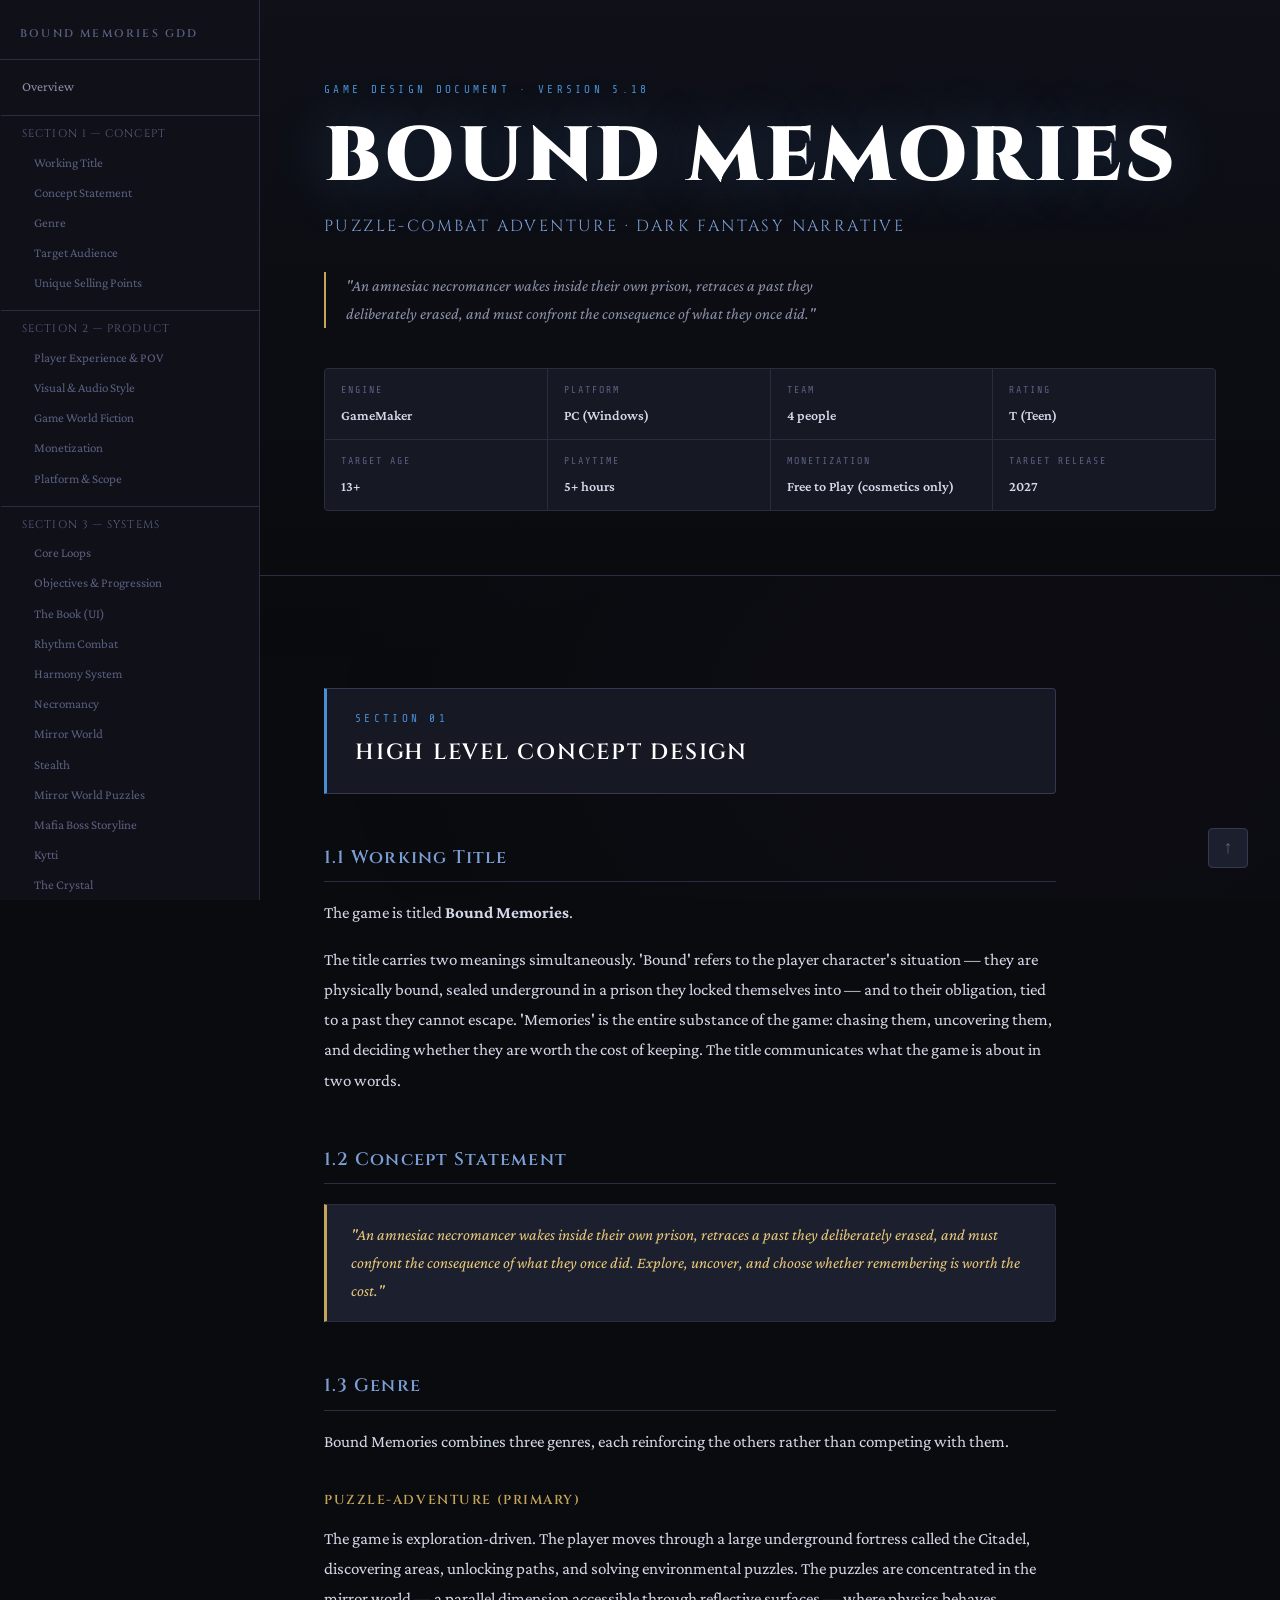
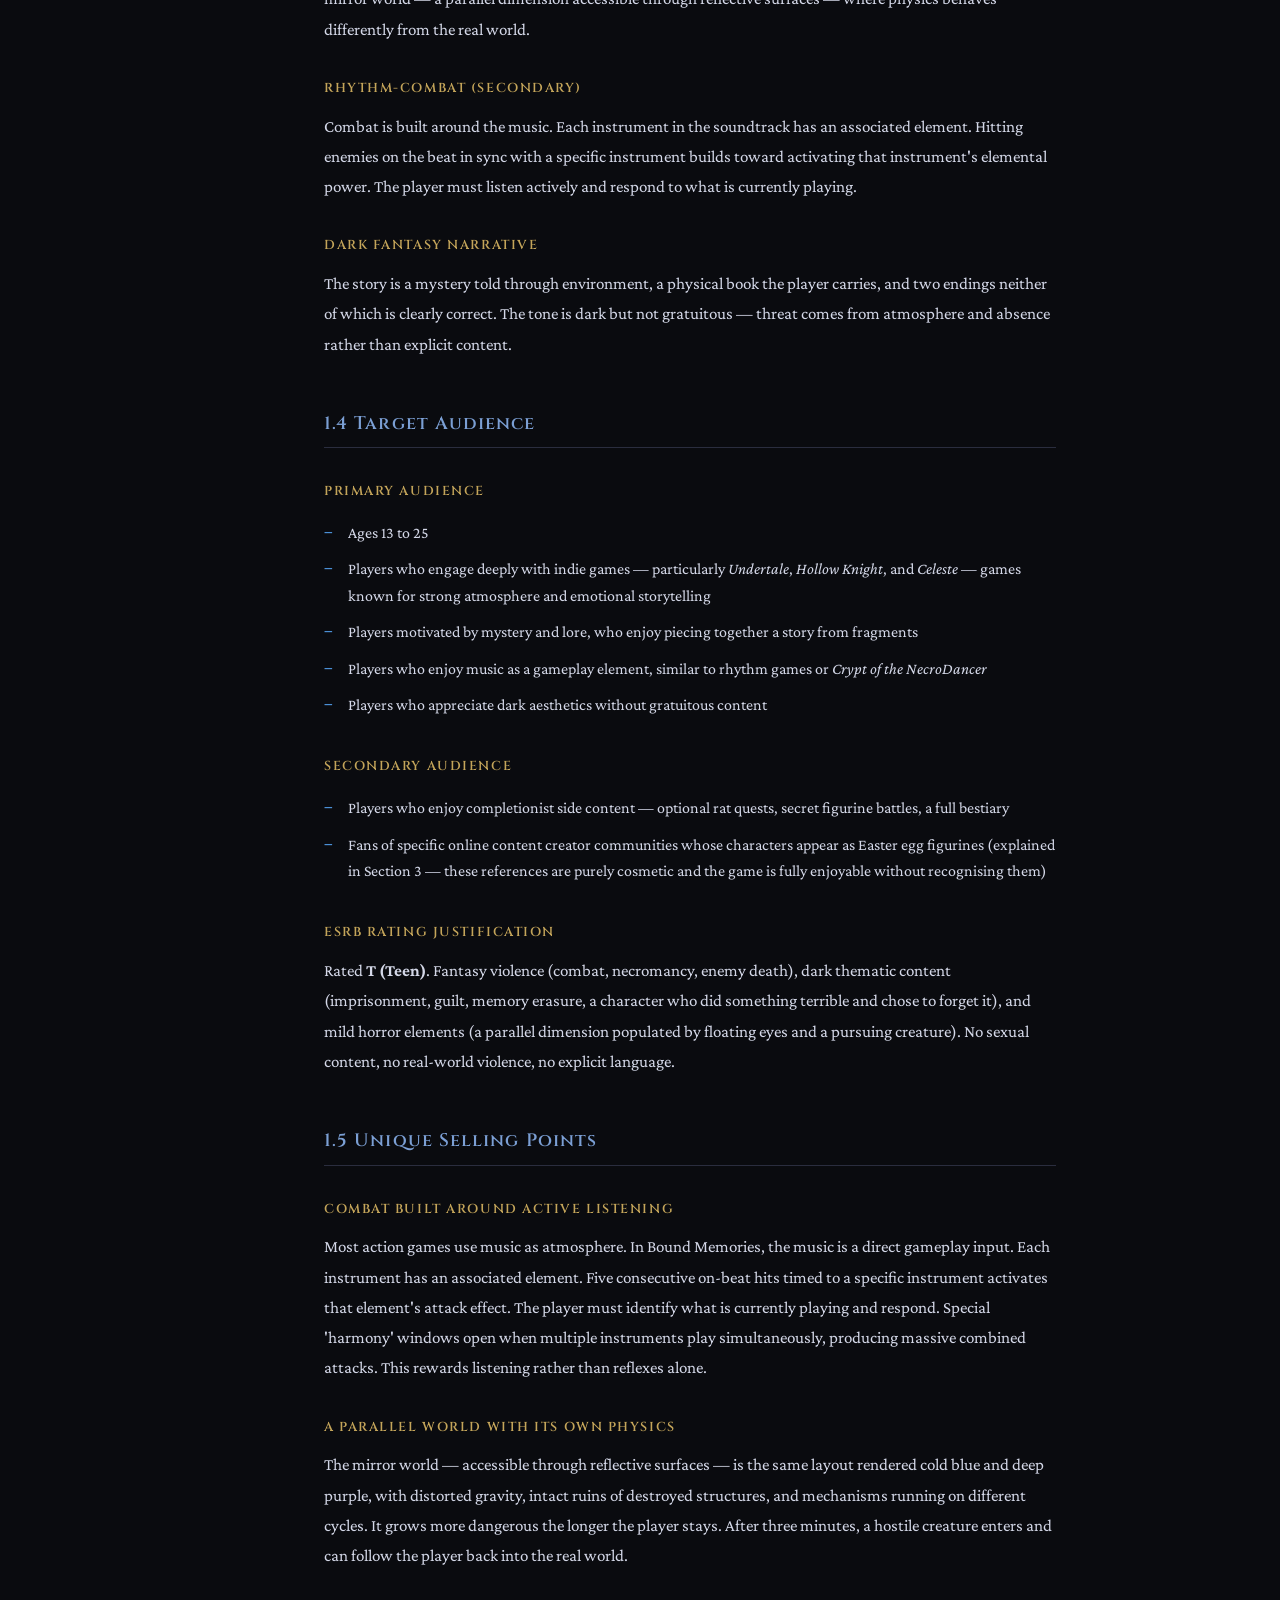
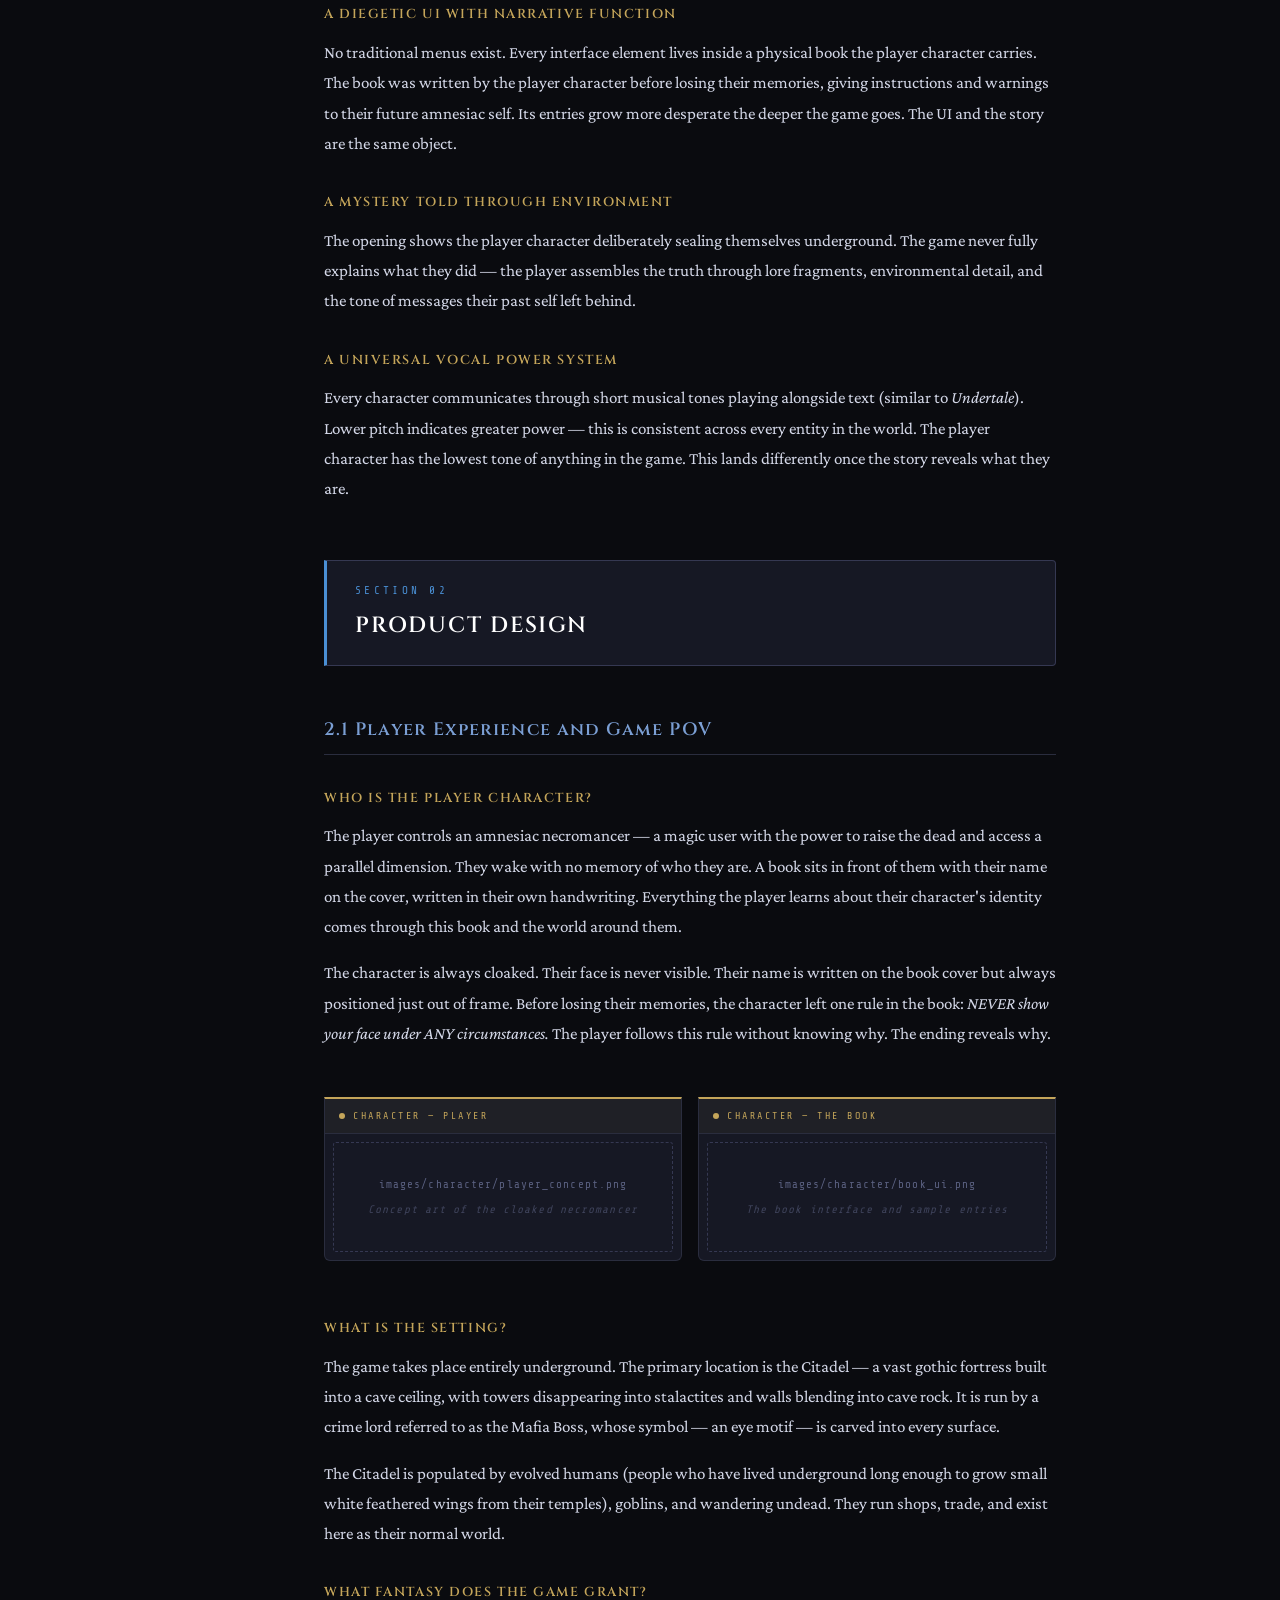
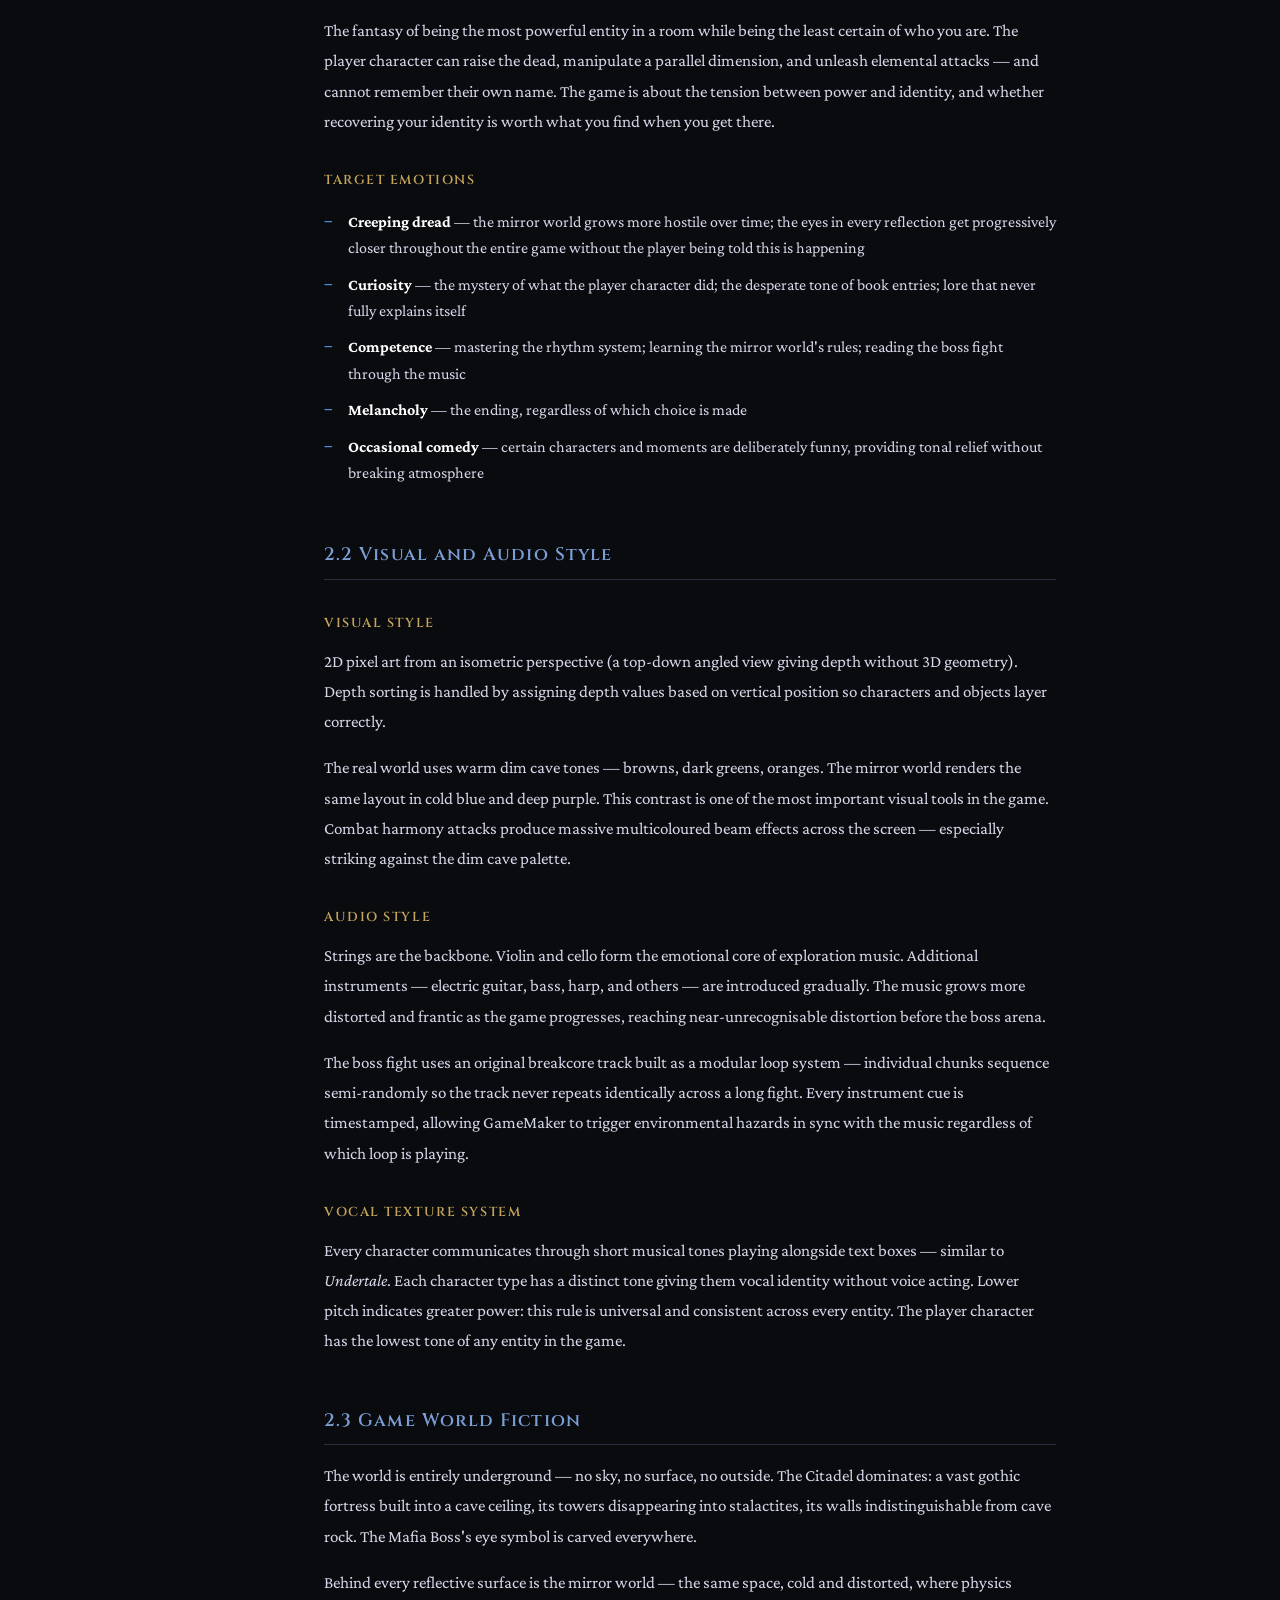
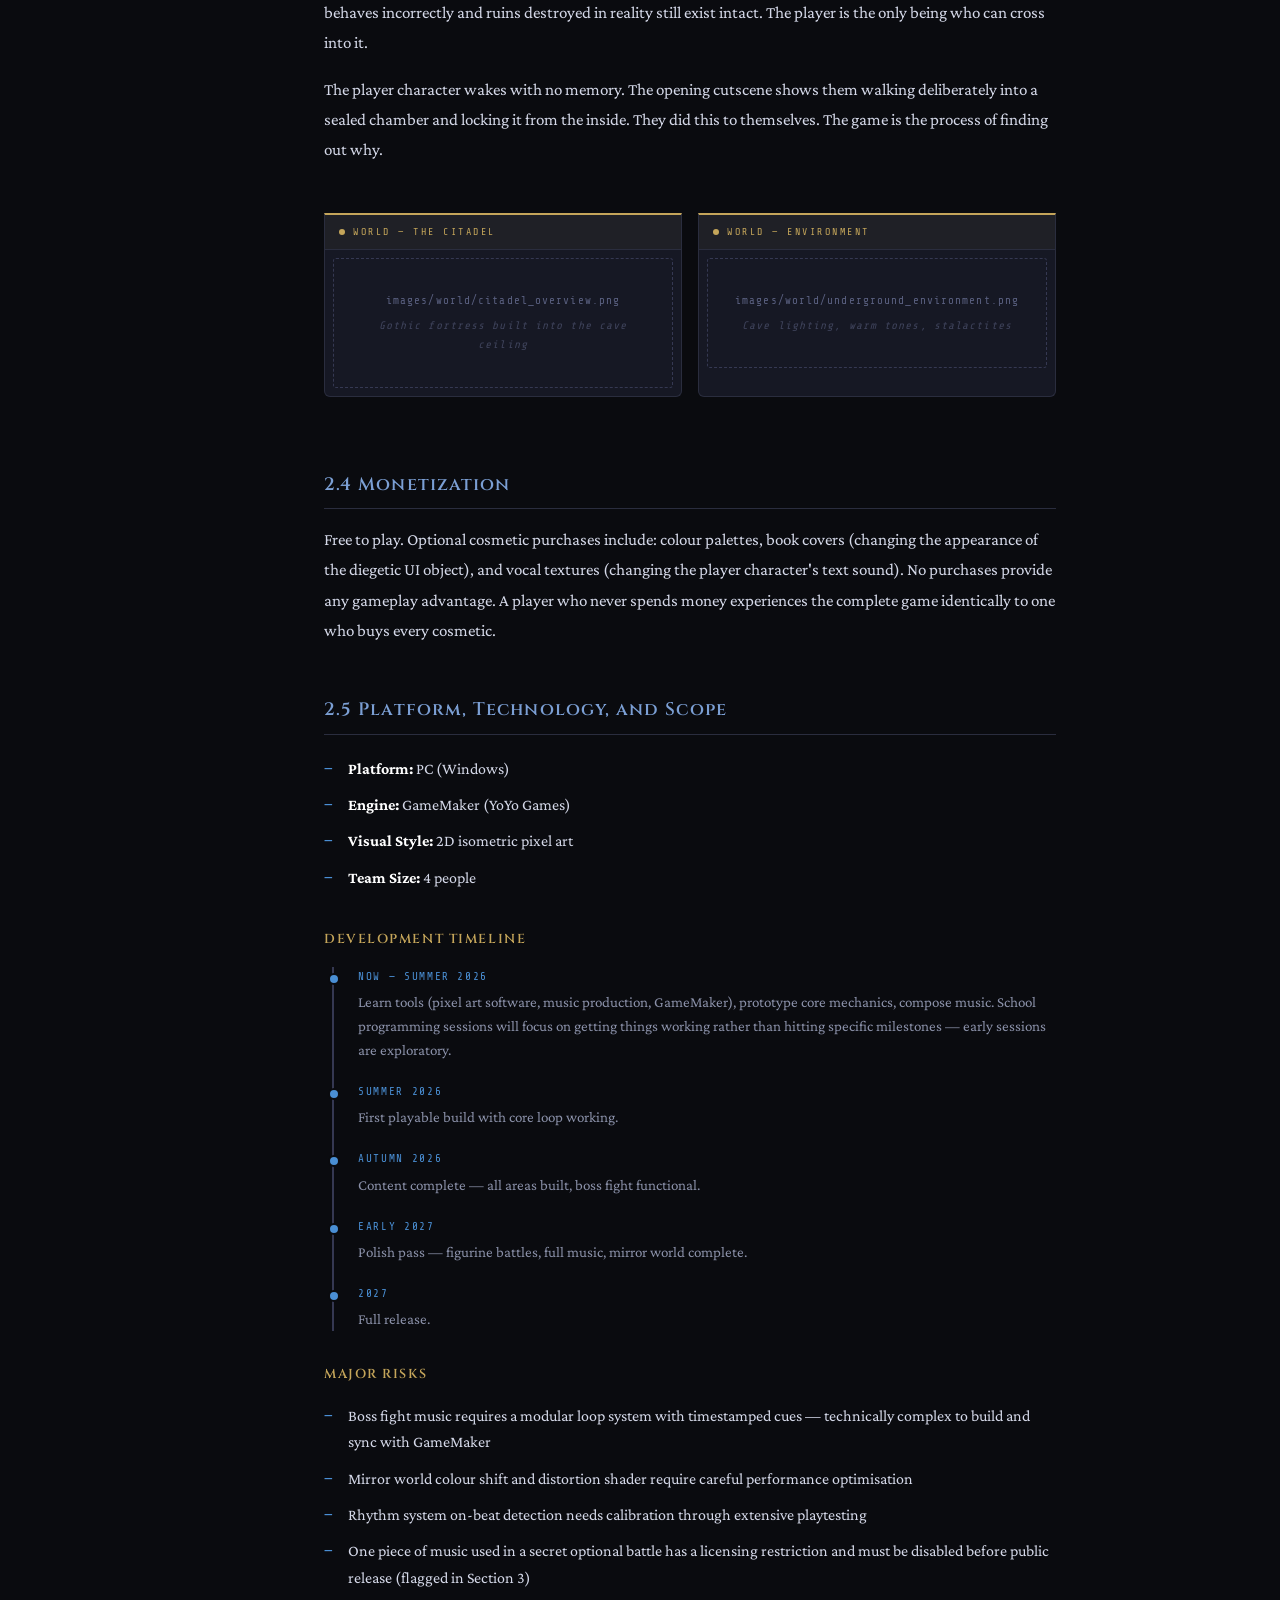
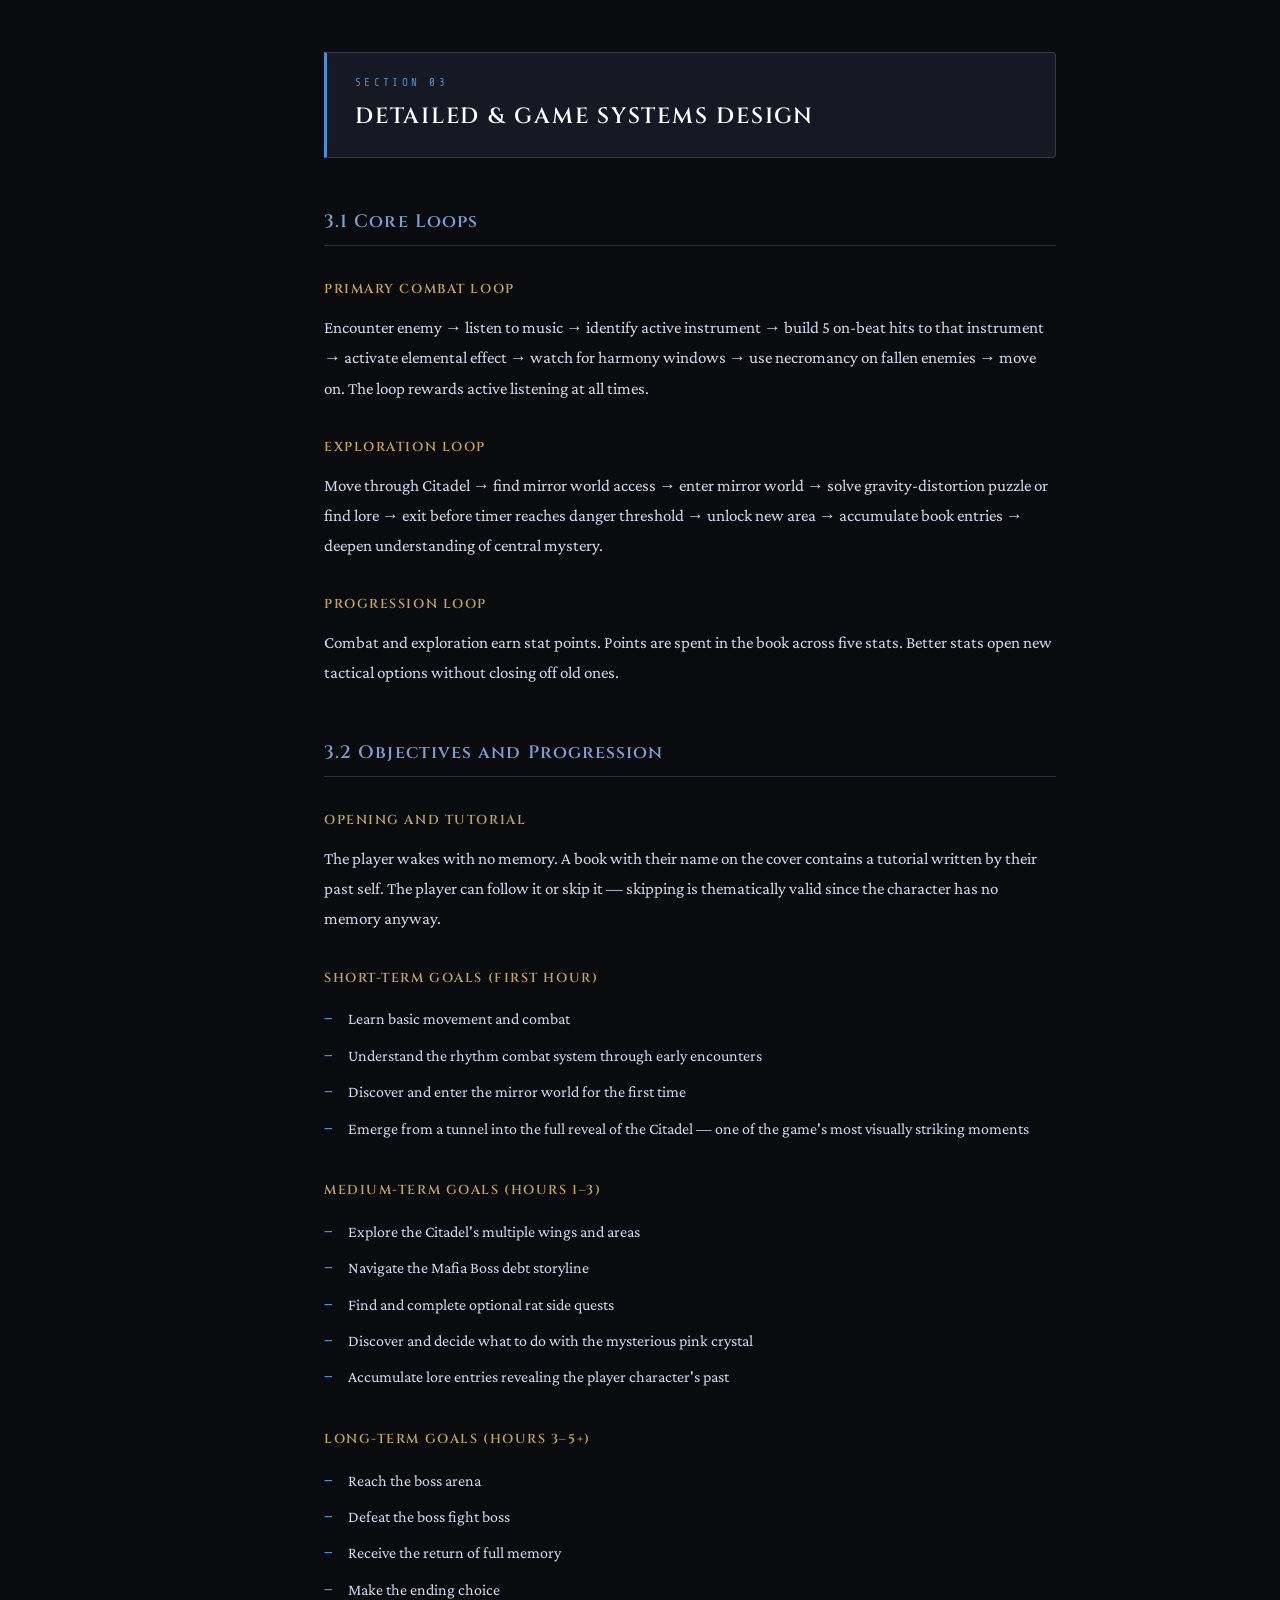
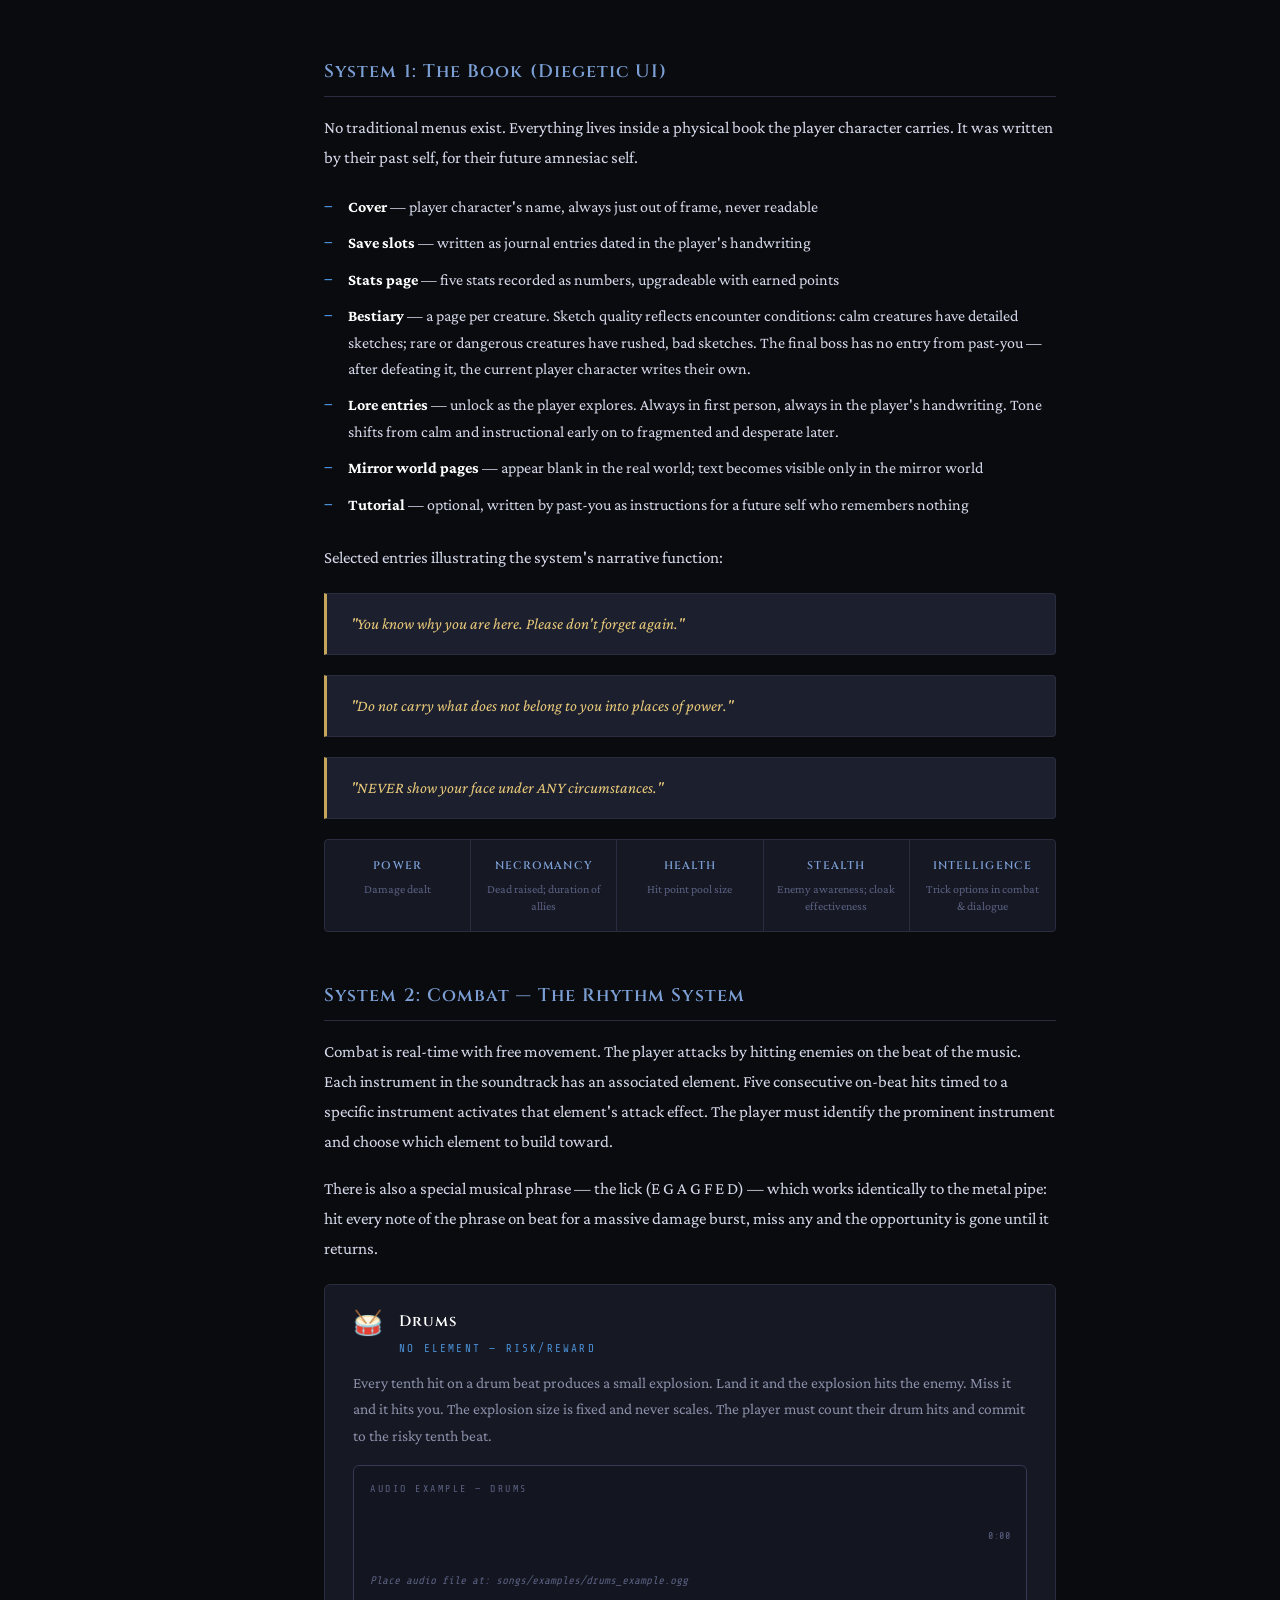
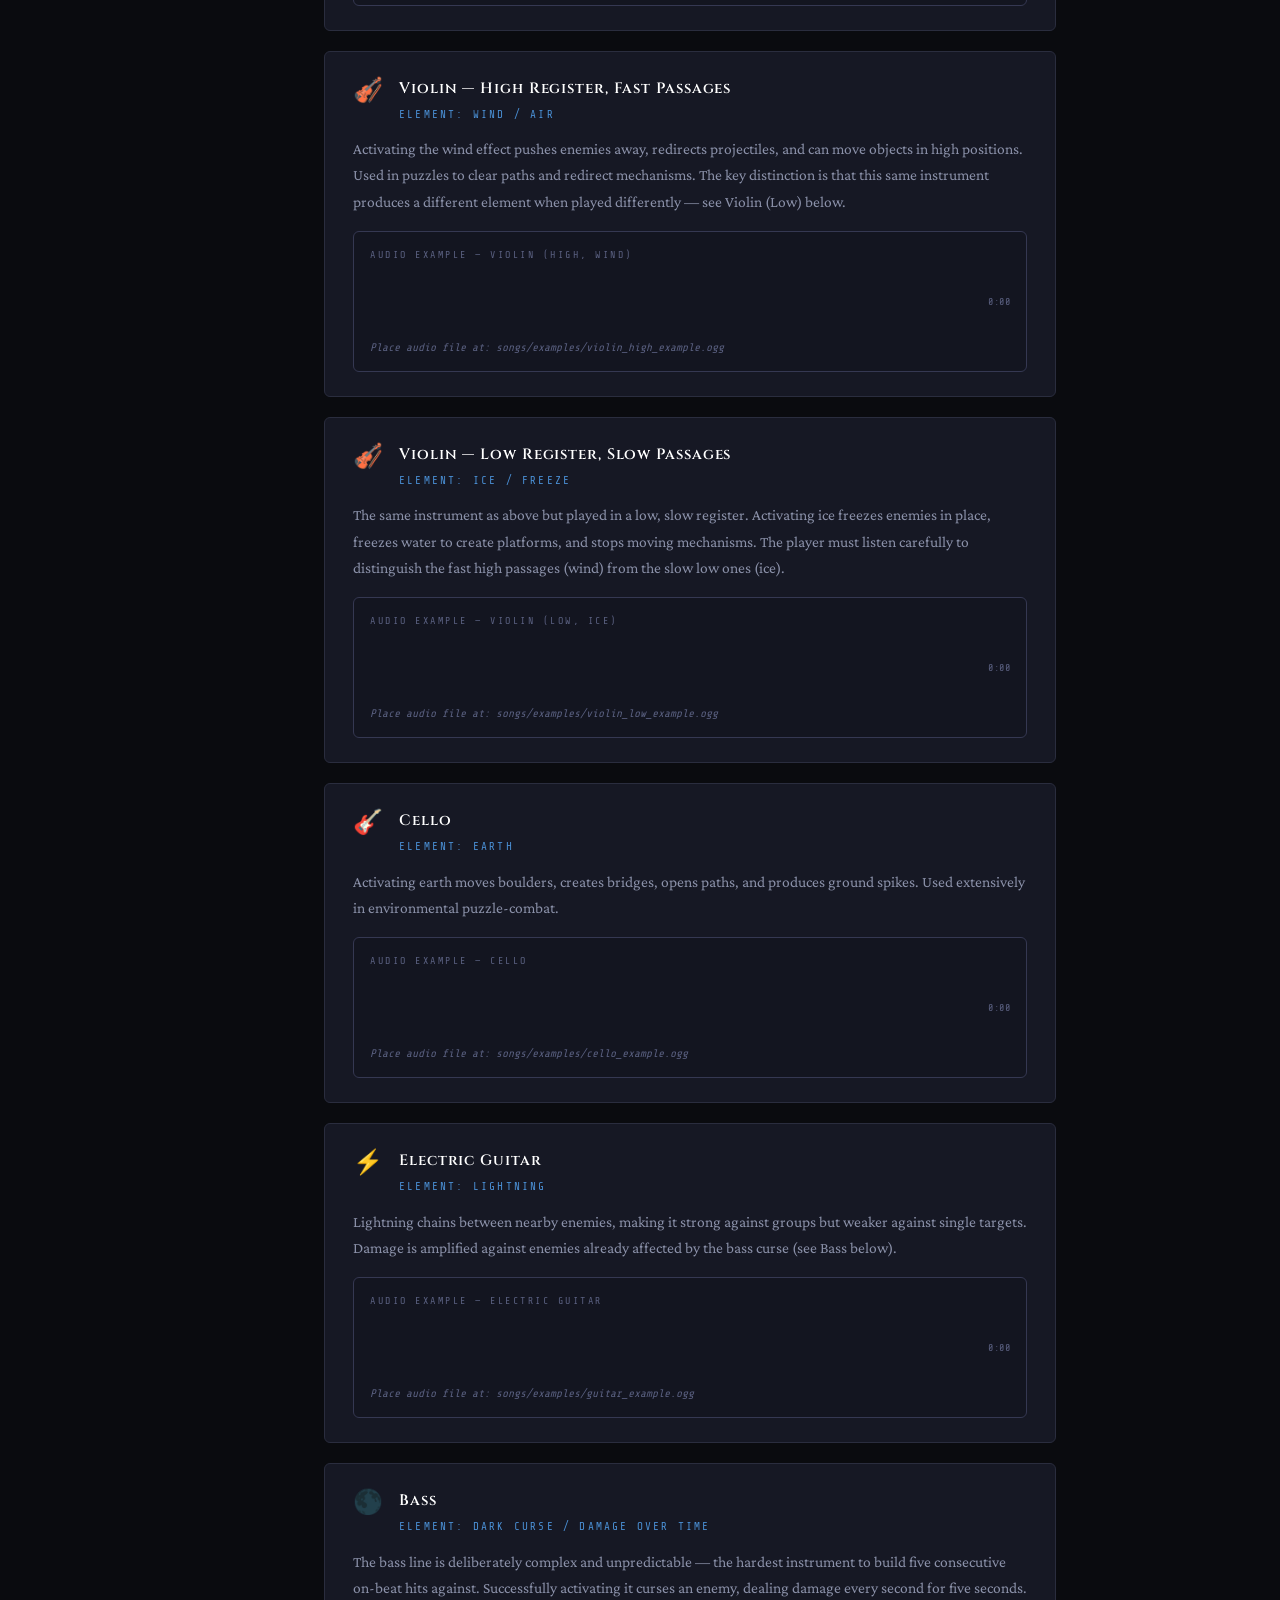
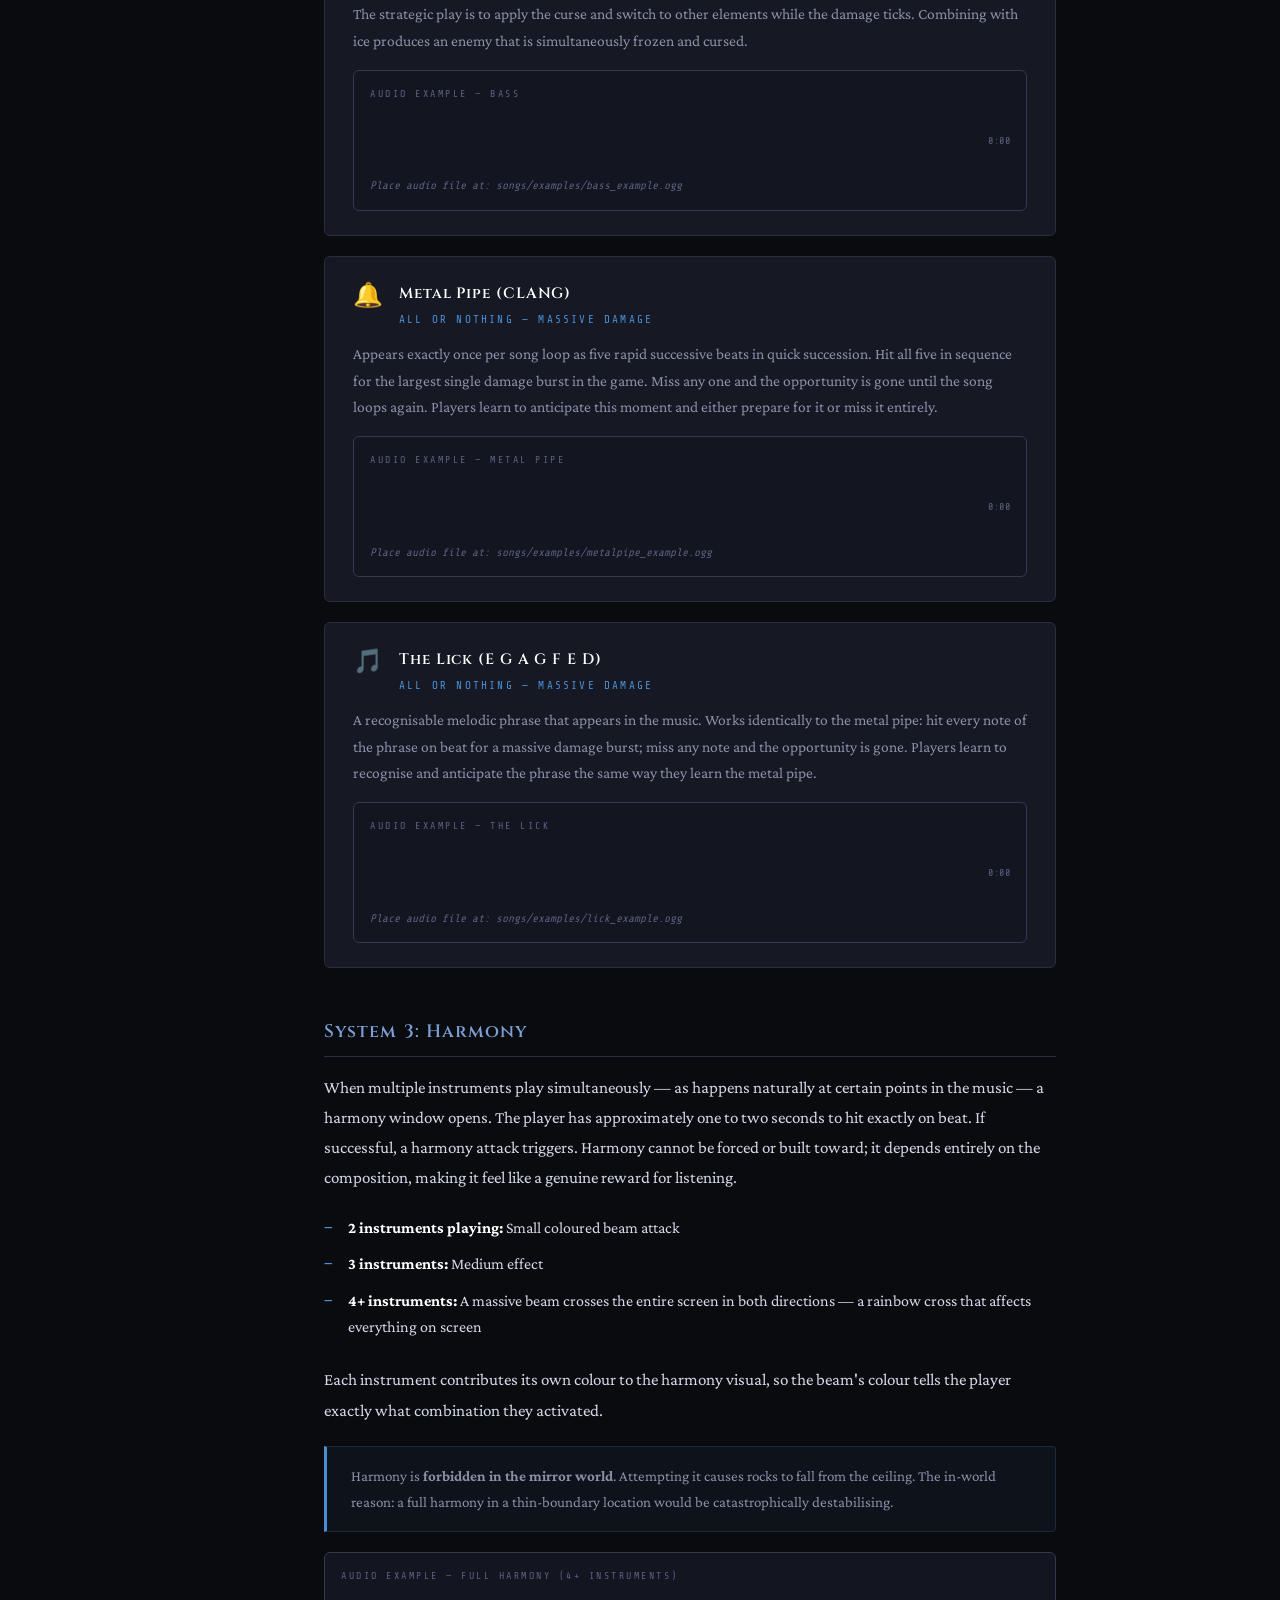
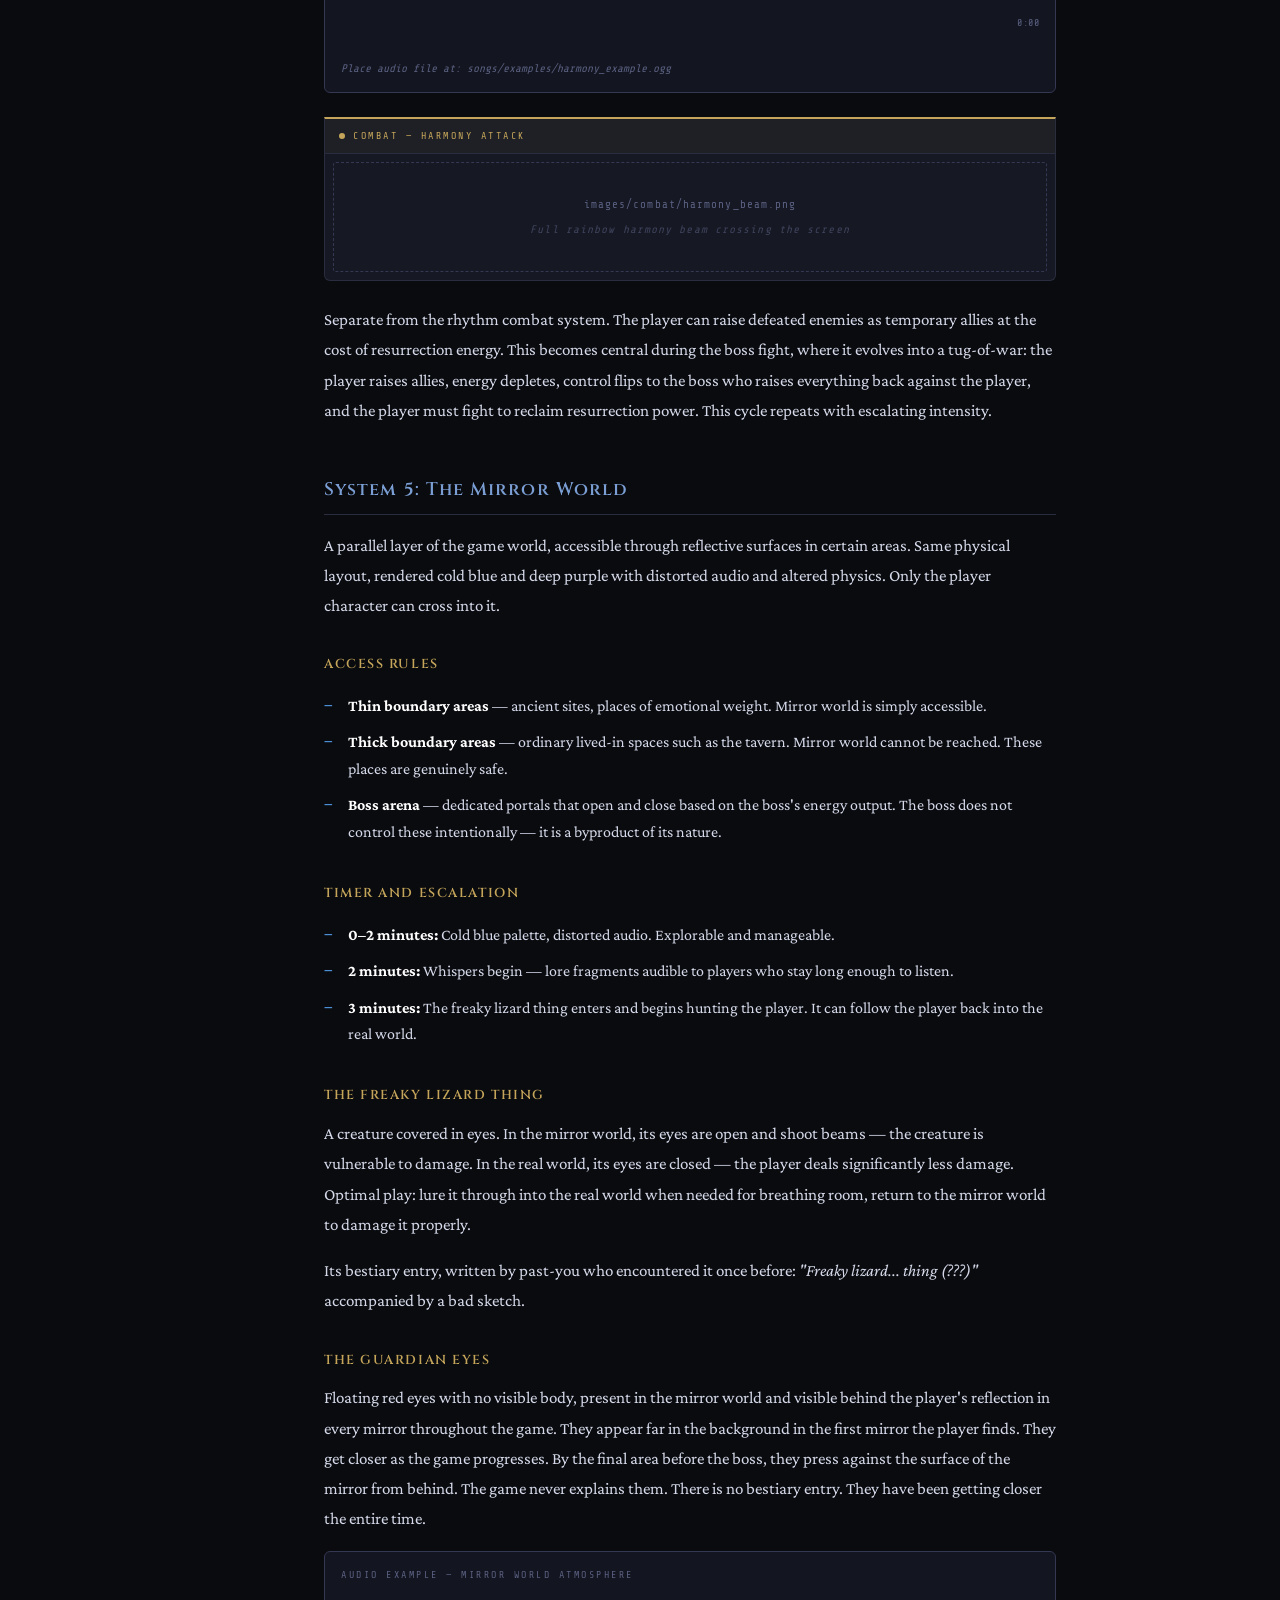
==== commit eaf89354: "Add files via upload" ====
--- a/index.html
+++ b/index.html
@@ -1,5 +1,4 @@
 <!DOCTYPE html>
-
 <html lang="en" style="background:#0a0b0f;color:#d4d8e8;">
 <head>
 <meta charset="UTF-8">
@@ -14,7 +13,6 @@
 <body>
 
 <!-- SIDEBAR NAV -->
-
 <nav>
   <div class="nav-title">Bound Memories GDD</div>
   <a href="#top">Overview</a>
@@ -48,18 +46,18 @@
   <a href="#bossfight" class="sub-link">The Boss Fight</a>
   <a href="#endings" class="sub-link">The Endings</a>
   <a href="#interactivity" class="sub-link">Interactivity</a>
+  <a href="#ux" class="sub-link">UX Design</a>
   <a href="#music" class="section-link">Appendix — Music</a>
   <a href="#credits" class="sub-link">Credits</a>
+  <a href="#gallery" class="section-link">Concept Art Gallery</a>
 </nav>
 
 <!-- MAIN -->
-
 <main id="top">
 
   <!-- HERO -->
-
   <div class="hero">
-    <div class="hero-eyebrow">Game Design Document · Version 5.16</div>
+    <div class="hero-eyebrow">Game Design Document · Version 5.18</div>
     <h1>BOUND MEMORIES</h1>
     <div class="hero-subtitle">Puzzle-Combat Adventure · Dark Fantasy Narrative</div>
     <div class="hero-quote">"An amnesiac necromancer wakes inside their own prison, retraces a past they deliberately erased, and must confront the consequence of what they once did."</div>
@@ -77,820 +75,1070 @@
 
   <div class="content">
 
-```
-<!-- SECTION 1 -->
-<div class="section-banner" id="section1">
-  <div class="section-banner-num">Section 01</div>
-  <h2>High Level Concept Design</h2>
-</div>
-
-<h2 class="subsection" id="title">1.1 Working Title</h2>
-<p>The game is titled <strong>Bound Memories</strong>.</p>
-<p>The title carries two meanings simultaneously. 'Bound' refers to the player character's situation — they are physically bound, sealed underground in a prison they locked themselves into — and to their obligation, tied to a past they cannot escape. 'Memories' is the entire substance of the game: chasing them, uncovering them, and deciding whether they are worth the cost of keeping. The title communicates what the game is about in two words.</p>
-
-<h2 class="subsection" id="concept">1.2 Concept Statement</h2>
-<div class="book-quote">"An amnesiac necromancer wakes inside their own prison, retraces a past they deliberately erased, and must confront the consequence of what they once did. Explore, uncover, and choose whether remembering is worth the cost."</div>
-
-<h2 class="subsection" id="genre">1.3 Genre</h2>
-<p>Bound Memories combines three genres, each reinforcing the others rather than competing with them.</p>
-<h3 class="subsub">Puzzle-Adventure (Primary)</h3>
-<p>The game is exploration-driven. The player moves through a large underground fortress called the Citadel, discovering areas, unlocking paths, and solving environmental puzzles. The puzzles are concentrated in the mirror world — a parallel dimension accessible through reflective surfaces — where physics behaves differently from the real world.</p>
-<h3 class="subsub">Rhythm-Combat (Secondary)</h3>
-<p>Combat is built around the music. Each instrument in the soundtrack has an associated element. Hitting enemies on the beat in sync with a specific instrument builds toward activating that instrument's elemental power. The player must listen actively and respond to what is currently playing.</p>
-<h3 class="subsub">Dark Fantasy Narrative</h3>
-<p>The story is a mystery told through environment, a physical book the player carries, and two endings neither of which is clearly correct. The tone is dark but not gratuitous — threat comes from atmosphere and absence rather than explicit content.</p>
-
-<h2 class="subsection" id="audience">1.4 Target Audience</h2>
-<h3 class="subsub">Primary Audience</h3>
-<ul>
-  <li>Ages 13 to 25</li>
-  <li>Players who engage deeply with indie games — particularly <em>Undertale</em>, <em>Hollow Knight</em>, and <em>Celeste</em> — games known for strong atmosphere and emotional storytelling</li>
-  <li>Players motivated by mystery and lore, who enjoy piecing together a story from fragments</li>
-  <li>Players who enjoy music as a gameplay element, similar to rhythm games or <em>Crypt of the NecroDancer</em></li>
-  <li>Players who appreciate dark aesthetics without gratuitous content</li>
-</ul>
-<h3 class="subsub">Secondary Audience</h3>
-<ul>
-  <li>Players who enjoy completionist side content — optional rat quests, secret figurine battles, a full bestiary</li>
-  <li>Fans of specific online content creator communities whose characters appear as Easter egg figurines (explained in Section 3 — these references are purely cosmetic and the game is fully enjoyable without recognising them)</li>
-</ul>
-<h3 class="subsub">ESRB Rating Justification</h3>
-<p>Rated <strong>T (Teen)</strong>. Fantasy violence (combat, necromancy, enemy death), dark thematic content (imprisonment, guilt, memory erasure, a character who did something terrible and chose to forget it), and mild horror elements (a parallel dimension populated by floating eyes and a pursuing creature). No sexual content, no real-world violence, no explicit language.</p>
-
-<h2 class="subsection" id="usp">1.5 Unique Selling Points</h2>
-<h3 class="subsub">Combat Built Around Active Listening</h3>
-<p>Most action games use music as atmosphere. In Bound Memories, the music is a direct gameplay input. Each instrument has an associated element. Five consecutive on-beat hits timed to a specific instrument activates that element's attack effect. The player must identify what is currently playing and respond. Special 'harmony' windows open when multiple instruments play simultaneously, producing massive combined attacks. This rewards listening rather than reflexes alone.</p>
-<h3 class="subsub">A Parallel World With Its Own Physics</h3>
-<p>The mirror world — accessible through reflective surfaces — is the same layout rendered cold blue and deep purple, with distorted gravity, intact ruins of destroyed structures, and mechanisms running on different cycles. It grows more dangerous the longer the player stays. After three minutes, a hostile creature enters and can follow the player back into the real world.</p>
-<h3 class="subsub">A Diegetic UI With Narrative Function</h3>
-<p>No traditional menus exist. Every interface element lives inside a physical book the player character carries. The book was written by the player character before losing their memories, giving instructions and warnings to their future amnesiac self. Its entries grow more desperate the deeper the game goes. The UI and the story are the same object.</p>
-<h3 class="subsub">A Mystery Told Through Environment</h3>
-<p>The opening shows the player character deliberately sealing themselves underground. The game never fully explains what they did — the player assembles the truth through lore fragments, environmental detail, and the tone of messages their past self left behind.</p>
-<h3 class="subsub">A Universal Vocal Power System</h3>
-<p>Every character communicates through short musical tones playing alongside text (similar to <em>Undertale</em>). Lower pitch indicates greater power — this is consistent across every entity in the world. The player character has the lowest tone of anything in the game. This lands differently once the story reveals what they are.</p>
-
-<!-- SECTION 2 -->
-<div class="section-banner" id="section2">
-  <div class="section-banner-num">Section 02</div>
-  <h2>Product Design</h2>
-</div>
-
-<h2 class="subsection" id="pov">2.1 Player Experience and Game POV</h2>
-<h3 class="subsub">Who is the player character?</h3>
-<p>The player controls an amnesiac necromancer — a magic user with the power to raise the dead and access a parallel dimension. They wake with no memory of who they are. A book sits in front of them with their name on the cover, written in their own handwriting. Everything the player learns about their character's identity comes through this book and the world around them.</p>
-<p>The character is always cloaked. Their face is never visible. Their name is written on the book cover but always positioned just out of frame. Before losing their memories, the character left one rule in the book: <em>NEVER show your face under ANY circumstances.</em> The player follows this rule without knowing why. The ending reveals why.</p>
-<h3 class="subsub">What is the setting?</h3>
-<p>The game takes place entirely underground. The primary location is the Citadel — a vast gothic fortress built into a cave ceiling, with towers disappearing into stalactites and walls blending into cave rock. It is run by a crime lord referred to as the Mafia Boss, whose symbol — an eye motif — is carved into every surface.</p>
-<p>The Citadel is populated by evolved humans (people who have lived underground long enough to grow small white feathered wings from their temples), goblins, and wandering undead. They run shops, trade, and exist here as their normal world.</p>
-<h3 class="subsub">What fantasy does the game grant?</h3>
-<p>The fantasy of being the most powerful entity in a room while being the least certain of who you are. The player character can raise the dead, manipulate a parallel dimension, and unleash elemental attacks — and cannot remember their own name. The game is about the tension between power and identity, and whether recovering your identity is worth what you find when you get there.</p>
-<h3 class="subsub">Target Emotions</h3>
-<ul>
-  <li><strong>Creeping dread</strong> — the mirror world grows more hostile over time; the eyes in every reflection get progressively closer throughout the entire game without the player being told this is happening</li>
-  <li><strong>Curiosity</strong> — the mystery of what the player character did; the desperate tone of book entries; lore that never fully explains itself</li>
-  <li><strong>Competence</strong> — mastering the rhythm system; learning the mirror world's rules; reading the boss fight through the music</li>
-  <li><strong>Melancholy</strong> — the ending, regardless of which choice is made</li>
-  <li><strong>Occasional comedy</strong> — certain characters and moments are deliberately funny, providing tonal relief without breaking atmosphere</li>
-</ul>
-
-<h2 class="subsection" id="style">2.2 Visual and Audio Style</h2>
-<h3 class="subsub">Visual Style</h3>
-<p>2D pixel art from an isometric perspective (a top-down angled view giving depth without 3D geometry). Depth sorting is handled by assigning depth values based on vertical position so characters and objects layer correctly.</p>
-<p>The real world uses warm dim cave tones — browns, dark greens, oranges. The mirror world renders the same layout in cold blue and deep purple. This contrast is one of the most important visual tools in the game. Combat harmony attacks produce massive multicoloured beam effects across the screen — especially striking against the dim cave palette.</p>
-<h3 class="subsub">Audio Style</h3>
-<p>Strings are the backbone. Violin and cello form the emotional core of exploration music. Additional instruments — electric guitar, bass, harp, and others — are introduced gradually. The music grows more distorted and frantic as the game progresses, reaching near-unrecognisable distortion before the boss arena.</p>
-<p>The boss fight uses an original breakcore track built as a modular loop system — individual chunks sequence semi-randomly so the track never repeats identically across a long fight. Every instrument cue is timestamped, allowing GameMaker to trigger environmental hazards in sync with the music regardless of which loop is playing.</p>
-<h3 class="subsub">Vocal Texture System</h3>
-<p>Every character communicates through short musical tones playing alongside text boxes — similar to <em>Undertale</em>. Each character type has a distinct tone giving them vocal identity without voice acting. Lower pitch indicates greater power: this rule is universal and consistent across every entity. The player character has the lowest tone of any entity in the game.</p>
-
-<h2 class="subsection" id="fiction">2.3 Game World Fiction</h2>
-<p>The world is entirely underground — no sky, no surface, no outside. The Citadel dominates: a vast gothic fortress built into a cave ceiling, its towers disappearing into stalactites, its walls indistinguishable from cave rock. The Mafia Boss's eye symbol is carved everywhere.</p>
-<p>Behind every reflective surface is the mirror world — the same space, cold and distorted, where physics behaves incorrectly and ruins destroyed in reality still exist intact. The player is the only being who can cross into it.</p>
-<p>The player character wakes with no memory. The opening cutscene shows them walking deliberately into a sealed chamber and locking it from the inside. They did this to themselves. The game is the process of finding out why.</p>
-
-<h2 class="subsection" id="monetization">2.4 Monetization</h2>
-<p>Free to play. Optional cosmetic purchases include: colour palettes, book covers (changing the appearance of the diegetic UI object), and vocal textures (changing the player character's text sound). No purchases provide any gameplay advantage. A player who never spends money experiences the complete game identically to one who buys every cosmetic.</p>
-
-<h2 class="subsection" id="scope">2.5 Platform, Technology, and Scope</h2>
-<ul>
-  <li><strong>Platform:</strong> PC (Windows)</li>
-  <li><strong>Engine:</strong> GameMaker (YoYo Games)</li>
-  <li><strong>Visual Style:</strong> 2D isometric pixel art</li>
-  <li><strong>Team Size:</strong> 4 people</li>
-</ul>
-<h3 class="subsub">Development Timeline</h3>
-<div class="timeline">
-  <div class="timeline-item">
-    <div class="timeline-date">Now — Summer 2026</div>
-    <div class="timeline-desc">Learn tools (pixel art software, music production, GameMaker), prototype core mechanics, compose music. School programming sessions will focus on getting things working rather than hitting specific milestones — early sessions are exploratory.</div>
-  </div>
-  <div class="timeline-item">
-    <div class="timeline-date">Summer 2026</div>
-    <div class="timeline-desc">First playable build with core loop working.</div>
-  </div>
-  <div class="timeline-item">
-    <div class="timeline-date">Autumn 2026</div>
-    <div class="timeline-desc">Content complete — all areas built, boss fight functional.</div>
-  </div>
-  <div class="timeline-item">
-    <div class="timeline-date">Early 2027</div>
-    <div class="timeline-desc">Polish pass — figurine battles, full music, mirror world complete.</div>
-  </div>
-  <div class="timeline-item">
-    <div class="timeline-date">2027</div>
-    <div class="timeline-desc">Full release.</div>
+    <!-- SECTION 1 -->
+    <div class="section-banner" id="section1">
+      <div class="section-banner-num">Section 01</div>
+      <h2>High Level Concept Design</h2>
+    </div>
+
+    <h2 class="subsection" id="title">1.1 Working Title</h2>
+    <p>The game is titled <strong>Bound Memories</strong>.</p>
+    <p>The title carries two meanings simultaneously. 'Bound' refers to the player character's situation — they are physically bound, sealed underground in a prison they locked themselves into — and to their obligation, tied to a past they cannot escape. 'Memories' is the entire substance of the game: chasing them, uncovering them, and deciding whether they are worth the cost of keeping. The title communicates what the game is about in two words.</p>
+
+    <h2 class="subsection" id="concept">1.2 Concept Statement</h2>
+    <div class="book-quote">"An amnesiac necromancer wakes inside their own prison, retraces a past they deliberately erased, and must confront the consequence of what they once did. Explore, uncover, and choose whether remembering is worth the cost."</div>
+
+    <h2 class="subsection" id="genre">1.3 Genre</h2>
+    <p>Bound Memories combines three genres, each reinforcing the others rather than competing with them.</p>
+    <h3 class="subsub">Puzzle-Adventure (Primary)</h3>
+    <p>The game is exploration-driven. The player moves through a large underground fortress called the Citadel, discovering areas, unlocking paths, and solving environmental puzzles. The puzzles are concentrated in the mirror world — a parallel dimension accessible through reflective surfaces — where physics behaves differently from the real world.</p>
+    <h3 class="subsub">Rhythm-Combat (Secondary)</h3>
+    <p>Combat is built around the music. Each instrument in the soundtrack has an associated element. Hitting enemies on the beat in sync with a specific instrument builds toward activating that instrument's elemental power. The player must listen actively and respond to what is currently playing.</p>
+    <h3 class="subsub">Dark Fantasy Narrative</h3>
+    <p>The story is a mystery told through environment, a physical book the player carries, and two endings neither of which is clearly correct. The tone is dark but not gratuitous — threat comes from atmosphere and absence rather than explicit content.</p>
+
+    <h2 class="subsection" id="audience">1.4 Target Audience</h2>
+    <h3 class="subsub">Primary Audience</h3>
+    <ul>
+      <li>Ages 13 to 25</li>
+      <li>Players who engage deeply with indie games — particularly <em>Undertale</em>, <em>Hollow Knight</em>, and <em>Celeste</em> — games known for strong atmosphere and emotional storytelling</li>
+      <li>Players motivated by mystery and lore, who enjoy piecing together a story from fragments</li>
+      <li>Players who enjoy music as a gameplay element, similar to rhythm games or <em>Crypt of the NecroDancer</em></li>
+      <li>Players who appreciate dark aesthetics without gratuitous content</li>
+    </ul>
+    <h3 class="subsub">Secondary Audience</h3>
+    <ul>
+      <li>Players who enjoy completionist side content — optional rat quests, secret figurine battles, a full bestiary</li>
+      <li>Fans of specific online content creator communities whose characters appear as Easter egg figurines (explained in Section 3 — these references are purely cosmetic and the game is fully enjoyable without recognising them)</li>
+    </ul>
+    <h3 class="subsub">ESRB Rating Justification</h3>
+    <p>Rated <strong>T (Teen)</strong>. Fantasy violence (combat, necromancy, enemy death), dark thematic content (imprisonment, guilt, memory erasure, a character who did something terrible and chose to forget it), and mild horror elements (a parallel dimension populated by floating eyes and a pursuing creature). No sexual content, no real-world violence, no explicit language.</p>
+
+    <h2 class="subsection" id="usp">1.5 Unique Selling Points</h2>
+    <h3 class="subsub">Combat Built Around Active Listening</h3>
+    <p>Most action games use music as atmosphere. In Bound Memories, the music is a direct gameplay input. Each instrument has an associated element. Five consecutive on-beat hits timed to a specific instrument activates that element's attack effect. The player must identify what is currently playing and respond. Special 'harmony' windows open when multiple instruments play simultaneously, producing massive combined attacks. This rewards listening rather than reflexes alone.</p>
+    <h3 class="subsub">A Parallel World With Its Own Physics</h3>
+    <p>The mirror world — accessible through reflective surfaces — is the same layout rendered cold blue and deep purple, with distorted gravity, intact ruins of destroyed structures, and mechanisms running on different cycles. It grows more dangerous the longer the player stays. After three minutes, a hostile creature enters and can follow the player back into the real world.</p>
+    <h3 class="subsub">A Diegetic UI With Narrative Function</h3>
+    <p>No traditional menus exist. Every interface element lives inside a physical book the player character carries. The book was written by the player character before losing their memories, giving instructions and warnings to their future amnesiac self. Its entries grow more desperate the deeper the game goes. The UI and the story are the same object.</p>
+    <h3 class="subsub">A Mystery Told Through Environment</h3>
+    <p>The opening shows the player character deliberately sealing themselves underground. The game never fully explains what they did — the player assembles the truth through lore fragments, environmental detail, and the tone of messages their past self left behind.</p>
+    <h3 class="subsub">A Universal Vocal Power System</h3>
+    <p>Every character communicates through short musical tones playing alongside text (similar to <em>Undertale</em>). Lower pitch indicates greater power — this is consistent across every entity in the world. The player character has the lowest tone of anything in the game. This lands differently once the story reveals what they are.</p>
+
+    <!-- SECTION 2 -->
+    <div class="section-banner" id="section2">
+      <div class="section-banner-num">Section 02</div>
+      <h2>Product Design</h2>
+    </div>
+
+    <h2 class="subsection" id="pov">2.1 Player Experience and Game POV</h2>
+    <h3 class="subsub">Who is the player character?</h3>
+    <p>The player controls an amnesiac necromancer — a magic user with the power to raise the dead and access a parallel dimension. They wake with no memory of who they are. A book sits in front of them with their name on the cover, written in their own handwriting. Everything the player learns about their character's identity comes through this book and the world around them.</p>
+    <p>The character is always cloaked. Their face is never visible. Their name is written on the book cover but always positioned just out of frame. Before losing their memories, the character left one rule in the book: <em>NEVER show your face under ANY circumstances.</em> The player follows this rule without knowing why. The ending reveals why.</p>
+
+    <div class="img-grid">
+      <div class="img-slot" data-img="images/character/player_concept.png" data-caption="Player Character — Concept Art">
+        <div class="img-slot-label">Character — Player</div>
+        <div class="img-slot-placeholder">images/character/player_concept.png<span>Concept art of the cloaked necromancer</span></div>
+      </div>
+      <div class="img-slot" data-img="images/character/book_ui.png" data-caption="The Book — Diegetic UI">
+        <div class="img-slot-label">Character — The Book</div>
+        <div class="img-slot-placeholder">images/character/book_ui.png<span>The book interface and sample entries</span></div>
+      </div>
+    </div>
+    <h3 class="subsub">What is the setting?</h3>
+    <p>The game takes place entirely underground. The primary location is the Citadel — a vast gothic fortress built into a cave ceiling, with towers disappearing into stalactites and walls blending into cave rock. It is run by a crime lord referred to as the Mafia Boss, whose symbol — an eye motif — is carved into every surface.</p>
+    <p>The Citadel is populated by evolved humans (people who have lived underground long enough to grow small white feathered wings from their temples), goblins, and wandering undead. They run shops, trade, and exist here as their normal world.</p>
+    <h3 class="subsub">What fantasy does the game grant?</h3>
+    <p>The fantasy of being the most powerful entity in a room while being the least certain of who you are. The player character can raise the dead, manipulate a parallel dimension, and unleash elemental attacks — and cannot remember their own name. The game is about the tension between power and identity, and whether recovering your identity is worth what you find when you get there.</p>
+    <h3 class="subsub">Target Emotions</h3>
+    <ul>
+      <li><strong>Creeping dread</strong> — the mirror world grows more hostile over time; the eyes in every reflection get progressively closer throughout the entire game without the player being told this is happening</li>
+      <li><strong>Curiosity</strong> — the mystery of what the player character did; the desperate tone of book entries; lore that never fully explains itself</li>
+      <li><strong>Competence</strong> — mastering the rhythm system; learning the mirror world's rules; reading the boss fight through the music</li>
+      <li><strong>Melancholy</strong> — the ending, regardless of which choice is made</li>
+      <li><strong>Occasional comedy</strong> — certain characters and moments are deliberately funny, providing tonal relief without breaking atmosphere</li>
+    </ul>
+
+    <h2 class="subsection" id="style">2.2 Visual and Audio Style</h2>
+    <h3 class="subsub">Visual Style</h3>
+    <p>2D pixel art from an isometric perspective (a top-down angled view giving depth without 3D geometry). Depth sorting is handled by assigning depth values based on vertical position so characters and objects layer correctly.</p>
+    <p>The real world uses warm dim cave tones — browns, dark greens, oranges. The mirror world renders the same layout in cold blue and deep purple. This contrast is one of the most important visual tools in the game. Combat harmony attacks produce massive multicoloured beam effects across the screen — especially striking against the dim cave palette.</p>
+    <h3 class="subsub">Audio Style</h3>
+    <p>Strings are the backbone. Violin and cello form the emotional core of exploration music. Additional instruments — electric guitar, bass, harp, and others — are introduced gradually. The music grows more distorted and frantic as the game progresses, reaching near-unrecognisable distortion before the boss arena.</p>
+    <p>The boss fight uses an original breakcore track built as a modular loop system — individual chunks sequence semi-randomly so the track never repeats identically across a long fight. Every instrument cue is timestamped, allowing GameMaker to trigger environmental hazards in sync with the music regardless of which loop is playing.</p>
+    <h3 class="subsub">Vocal Texture System</h3>
+    <p>Every character communicates through short musical tones playing alongside text boxes — similar to <em>Undertale</em>. Each character type has a distinct tone giving them vocal identity without voice acting. Lower pitch indicates greater power: this rule is universal and consistent across every entity. The player character has the lowest tone of any entity in the game.</p>
+
+    <h2 class="subsection" id="fiction">2.3 Game World Fiction</h2>
+    <p>The world is entirely underground — no sky, no surface, no outside. The Citadel dominates: a vast gothic fortress built into a cave ceiling, its towers disappearing into stalactites, its walls indistinguishable from cave rock. The Mafia Boss's eye symbol is carved everywhere.</p>
+    <p>Behind every reflective surface is the mirror world — the same space, cold and distorted, where physics behaves incorrectly and ruins destroyed in reality still exist intact. The player is the only being who can cross into it.</p>
+    <p>The player character wakes with no memory. The opening cutscene shows them walking deliberately into a sealed chamber and locking it from the inside. They did this to themselves. The game is the process of finding out why.</p>
+
+    <div class="img-grid">
+      <div class="img-slot" data-img="images/world/citadel_overview.png" data-caption="The Citadel — Overview">
+        <div class="img-slot-label">World — The Citadel</div>
+        <div class="img-slot-placeholder">images/world/citadel_overview.png<span>Gothic fortress built into the cave ceiling</span></div>
+      </div>
+      <div class="img-slot" data-img="images/world/underground_environment.png" data-caption="Underground Environment">
+        <div class="img-slot-label">World — Environment</div>
+        <div class="img-slot-placeholder">images/world/underground_environment.png<span>Cave lighting, warm tones, stalactites</span></div>
+      </div>
+    </div>
+
+    <h2 class="subsection" id="monetization">2.4 Monetization</h2>
+    <p>Free to play. Optional cosmetic purchases include: colour palettes, book covers (changing the appearance of the diegetic UI object), and vocal textures (changing the player character's text sound). No purchases provide any gameplay advantage. A player who never spends money experiences the complete game identically to one who buys every cosmetic.</p>
+
+    <h2 class="subsection" id="scope">2.5 Platform, Technology, and Scope</h2>
+    <ul>
+      <li><strong>Platform:</strong> PC (Windows)</li>
+      <li><strong>Engine:</strong> GameMaker (YoYo Games)</li>
+      <li><strong>Visual Style:</strong> 2D isometric pixel art</li>
+      <li><strong>Team Size:</strong> 4 people</li>
+    </ul>
+    <h3 class="subsub">Development Timeline</h3>
+    <div class="timeline">
+      <div class="timeline-item">
+        <div class="timeline-date">Now — Summer 2026</div>
+        <div class="timeline-desc">Learn tools (pixel art software, music production, GameMaker), prototype core mechanics, compose music. School programming sessions will focus on getting things working rather than hitting specific milestones — early sessions are exploratory.</div>
+      </div>
+      <div class="timeline-item">
+        <div class="timeline-date">Summer 2026</div>
+        <div class="timeline-desc">First playable build with core loop working.</div>
+      </div>
+      <div class="timeline-item">
+        <div class="timeline-date">Autumn 2026</div>
+        <div class="timeline-desc">Content complete — all areas built, boss fight functional.</div>
+      </div>
+      <div class="timeline-item">
+        <div class="timeline-date">Early 2027</div>
+        <div class="timeline-desc">Polish pass — figurine battles, full music, mirror world complete.</div>
+      </div>
+      <div class="timeline-item">
+        <div class="timeline-date">2027</div>
+        <div class="timeline-desc">Full release.</div>
+      </div>
+    </div>
+    <h3 class="subsub">Major Risks</h3>
+    <ul>
+      <li>Boss fight music requires a modular loop system with timestamped cues — technically complex to build and sync with GameMaker</li>
+      <li>Mirror world colour shift and distortion shader require careful performance optimisation</li>
+      <li>Rhythm system on-beat detection needs calibration through extensive playtesting</li>
+      <li>One piece of music used in a secret optional battle has a licensing restriction and must be disabled before public release (flagged in Section 3)</li>
+    </ul>
+
+    <!-- SECTION 3 -->
+    <div class="section-banner" id="section3">
+      <div class="section-banner-num">Section 03</div>
+      <h2>Detailed & Game Systems Design</h2>
+    </div>
+
+    <h2 class="subsection" id="loops">3.1 Core Loops</h2>
+    <h3 class="subsub">Primary Combat Loop</h3>
+    <p>Encounter enemy → listen to music → identify active instrument → build 5 on-beat hits to that instrument → activate elemental effect → watch for harmony windows → use necromancy on fallen enemies → move on. The loop rewards active listening at all times.</p>
+    <h3 class="subsub">Exploration Loop</h3>
+    <p>Move through Citadel → find mirror world access → enter mirror world → solve gravity-distortion puzzle or find lore → exit before timer reaches danger threshold → unlock new area → accumulate book entries → deepen understanding of central mystery.</p>
+    <h3 class="subsub">Progression Loop</h3>
+    <p>Combat and exploration earn stat points. Points are spent in the book across five stats. Better stats open new tactical options without closing off old ones.</p>
+
+    <h2 class="subsection" id="objectives">3.2 Objectives and Progression</h2>
+    <h3 class="subsub">Opening and Tutorial</h3>
+    <p>The player wakes with no memory. A book with their name on the cover contains a tutorial written by their past self. The player can follow it or skip it — skipping is thematically valid since the character has no memory anyway.</p>
+    <h3 class="subsub">Short-Term Goals (First Hour)</h3>
+    <ul>
+      <li>Learn basic movement and combat</li>
+      <li>Understand the rhythm combat system through early encounters</li>
+      <li>Discover and enter the mirror world for the first time</li>
+      <li>Emerge from a tunnel into the full reveal of the Citadel — one of the game's most visually striking moments</li>
+    </ul>
+    <h3 class="subsub">Medium-Term Goals (Hours 1–3)</h3>
+    <ul>
+      <li>Explore the Citadel's multiple wings and areas</li>
+      <li>Navigate the Mafia Boss debt storyline</li>
+      <li>Find and complete optional rat side quests</li>
+      <li>Discover and decide what to do with the mysterious pink crystal</li>
+      <li>Accumulate lore entries revealing the player character's past</li>
+    </ul>
+    <h3 class="subsub">Long-Term Goals (Hours 3–5+)</h3>
+    <ul>
+      <li>Reach the boss arena</li>
+      <li>Defeat the boss fight boss</li>
+      <li>Receive the return of full memory</li>
+      <li>Make the ending choice</li>
+    </ul>
+
+    <h2 class="subsection" id="book">System 1: The Book (Diegetic UI)</h2>
+    <p>No traditional menus exist. Everything lives inside a physical book the player character carries. It was written by their past self, for their future amnesiac self.</p>
+    <ul>
+      <li><strong>Cover</strong> — player character's name, always just out of frame, never readable</li>
+      <li><strong>Save slots</strong> — written as journal entries dated in the player's handwriting</li>
+      <li><strong>Stats page</strong> — five stats recorded as numbers, upgradeable with earned points</li>
+      <li><strong>Bestiary</strong> — a page per creature. Sketch quality reflects encounter conditions: calm creatures have detailed sketches; rare or dangerous creatures have rushed, bad sketches. The final boss has no entry from past-you — after defeating it, the current player character writes their own.</li>
+      <li><strong>Lore entries</strong> — unlock as the player explores. Always in first person, always in the player's handwriting. Tone shifts from calm and instructional early on to fragmented and desperate later.</li>
+      <li><strong>Mirror world pages</strong> — appear blank in the real world; text becomes visible only in the mirror world</li>
+      <li><strong>Tutorial</strong> — optional, written by past-you as instructions for a future self who remembers nothing</li>
+    </ul>
+    <p>Selected entries illustrating the system's narrative function:</p>
+    <div class="book-quote">"You know why you are here. Please don't forget again."</div>
+    <div class="book-quote">"Do not carry what does not belong to you into places of power."</div>
+    <div class="book-quote">"NEVER show your face under ANY circumstances."</div>
+
+    <div class="stat-grid">
+      <div class="stat-item"><div class="stat-name">Power</div><div class="stat-desc">Damage dealt</div></div>
+      <div class="stat-item"><div class="stat-name">Necromancy</div><div class="stat-desc">Dead raised; duration of allies</div></div>
+      <div class="stat-item"><div class="stat-name">Health</div><div class="stat-desc">Hit point pool size</div></div>
+      <div class="stat-item"><div class="stat-name">Stealth</div><div class="stat-desc">Enemy awareness; cloak effectiveness</div></div>
+      <div class="stat-item"><div class="stat-name">Intelligence</div><div class="stat-desc">Trick options in combat & dialogue</div></div>
+    </div>
+
+    <h2 class="subsection" id="rhythm">System 2: Combat — The Rhythm System</h2>
+    <p>Combat is real-time with free movement. The player attacks by hitting enemies on the beat of the music. Each instrument in the soundtrack has an associated element. Five consecutive on-beat hits timed to a specific instrument activates that element's attack effect. The player must identify the prominent instrument and choose which element to build toward.</p>
+    <p>There is also a special musical phrase — the lick (E G A G F E D) — which works identically to the metal pipe: hit every note of the phrase on beat for a massive damage burst, miss any and the opportunity is gone until it returns.</p>
+
+    <div class="instrument-card">
+      <div class="instrument-header">
+        <div class="instrument-icon">🥁</div>
+        <div>
+          <div class="instrument-name">Drums</div>
+          <div class="instrument-element">No Element — Risk/Reward</div>
+        </div>
+      </div>
+      <div class="instrument-desc">Every tenth hit on a drum beat produces a small explosion. Land it and the explosion hits the enemy. Miss it and it hits you. The explosion size is fixed and never scales. The player must count their drum hits and commit to the risky tenth beat.</div>
+      <div class="audio-slot">
+        <div class="audio-slot-label">Audio Example — Drums</div>
+        <div class="bm-player" data-src="songs/examples/drums_example.ogg">
+        <button class="bm-circle-btn" aria-label="Play/Pause"><canvas></canvas></button>
+        <div class="bm-center">
+          <div class="bm-progress-wave-wrap"><canvas class="bm-waveform"></canvas></div>
+        </div>
+        <canvas class="bm-freq"></canvas>
+        <div class="bm-time">0:00</div>
+      </div>
+        <div class="audio-slot-hint">Place audio file at: songs/examples/drums_example.ogg</div>
+      </div>
+    </div>
+
+    <div class="instrument-card">
+      <div class="instrument-header">
+        <div class="instrument-icon">🎻</div>
+        <div>
+          <div class="instrument-name">Violin — High Register, Fast Passages</div>
+          <div class="instrument-element">Element: Wind / Air</div>
+        </div>
+      </div>
+      <div class="instrument-desc">Activating the wind effect pushes enemies away, redirects projectiles, and can move objects in high positions. Used in puzzles to clear paths and redirect mechanisms. The key distinction is that this same instrument produces a different element when played differently — see Violin (Low) below.</div>
+      <div class="audio-slot">
+        <div class="audio-slot-label">Audio Example — Violin (High, Wind)</div>
+        <div class="bm-player" data-src="songs/examples/violin_high_example.ogg">
+        <button class="bm-circle-btn" aria-label="Play/Pause"><canvas></canvas></button>
+        <div class="bm-center">
+          <div class="bm-progress-wave-wrap"><canvas class="bm-waveform"></canvas></div>
+        </div>
+        <canvas class="bm-freq"></canvas>
+        <div class="bm-time">0:00</div>
+      </div>
+        <div class="audio-slot-hint">Place audio file at: songs/examples/violin_high_example.ogg</div>
+      </div>
+    </div>
+
+    <div class="instrument-card">
+      <div class="instrument-header">
+        <div class="instrument-icon">🎻</div>
+        <div>
+          <div class="instrument-name">Violin — Low Register, Slow Passages</div>
+          <div class="instrument-element">Element: Ice / Freeze</div>
+        </div>
+      </div>
+      <div class="instrument-desc">The same instrument as above but played in a low, slow register. Activating ice freezes enemies in place, freezes water to create platforms, and stops moving mechanisms. The player must listen carefully to distinguish the fast high passages (wind) from the slow low ones (ice).</div>
+      <div class="audio-slot">
+        <div class="audio-slot-label">Audio Example — Violin (Low, Ice)</div>
+        <div class="bm-player" data-src="songs/examples/violin_low_example.ogg">
+        <button class="bm-circle-btn" aria-label="Play/Pause"><canvas></canvas></button>
+        <div class="bm-center">
+          <div class="bm-progress-wave-wrap"><canvas class="bm-waveform"></canvas></div>
+        </div>
+        <canvas class="bm-freq"></canvas>
+        <div class="bm-time">0:00</div>
+      </div>
+        <div class="audio-slot-hint">Place audio file at: songs/examples/violin_low_example.ogg</div>
+      </div>
+    </div>
+
+    <div class="instrument-card">
+      <div class="instrument-header">
+        <div class="instrument-icon">🎸</div>
+        <div>
+          <div class="instrument-name">Cello</div>
+          <div class="instrument-element">Element: Earth</div>
+        </div>
+      </div>
+      <div class="instrument-desc">Activating earth moves boulders, creates bridges, opens paths, and produces ground spikes. Used extensively in environmental puzzle-combat.</div>
+      <div class="audio-slot">
+        <div class="audio-slot-label">Audio Example — Cello</div>
+        <div class="bm-player" data-src="songs/examples/cello_example.ogg">
+        <button class="bm-circle-btn" aria-label="Play/Pause"><canvas></canvas></button>
+        <div class="bm-center">
+          <div class="bm-progress-wave-wrap"><canvas class="bm-waveform"></canvas></div>
+        </div>
+        <canvas class="bm-freq"></canvas>
+        <div class="bm-time">0:00</div>
+      </div>
+        <div class="audio-slot-hint">Place audio file at: songs/examples/cello_example.ogg</div>
+      </div>
+    </div>
+
+    <div class="instrument-card">
+      <div class="instrument-header">
+        <div class="instrument-icon">⚡</div>
+        <div>
+          <div class="instrument-name">Electric Guitar</div>
+          <div class="instrument-element">Element: Lightning</div>
+        </div>
+      </div>
+      <div class="instrument-desc">Lightning chains between nearby enemies, making it strong against groups but weaker against single targets. Damage is amplified against enemies already affected by the bass curse (see Bass below).</div>
+      <div class="audio-slot">
+        <div class="audio-slot-label">Audio Example — Electric Guitar</div>
+        <div class="bm-player" data-src="songs/examples/guitar_example.ogg">
+        <button class="bm-circle-btn" aria-label="Play/Pause"><canvas></canvas></button>
+        <div class="bm-center">
+          <div class="bm-progress-wave-wrap"><canvas class="bm-waveform"></canvas></div>
+        </div>
+        <canvas class="bm-freq"></canvas>
+        <div class="bm-time">0:00</div>
+      </div>
+        <div class="audio-slot-hint">Place audio file at: songs/examples/guitar_example.ogg</div>
+      </div>
+    </div>
+
+    <div class="instrument-card">
+      <div class="instrument-header">
+        <div class="instrument-icon">🌑</div>
+        <div>
+          <div class="instrument-name">Bass</div>
+          <div class="instrument-element">Element: Dark Curse / Damage Over Time</div>
+        </div>
+      </div>
+      <div class="instrument-desc">The bass line is deliberately complex and unpredictable — the hardest instrument to build five consecutive on-beat hits against. Successfully activating it curses an enemy, dealing damage every second for five seconds. The strategic play is to apply the curse and switch to other elements while the damage ticks. Combining with ice produces an enemy that is simultaneously frozen and cursed.</div>
+      <div class="audio-slot">
+        <div class="audio-slot-label">Audio Example — Bass</div>
+        <div class="bm-player" data-src="songs/examples/bass_example.ogg">
+        <button class="bm-circle-btn" aria-label="Play/Pause"><canvas></canvas></button>
+        <div class="bm-center">
+          <div class="bm-progress-wave-wrap"><canvas class="bm-waveform"></canvas></div>
+        </div>
+        <canvas class="bm-freq"></canvas>
+        <div class="bm-time">0:00</div>
+      </div>
+        <div class="audio-slot-hint">Place audio file at: songs/examples/bass_example.ogg</div>
+      </div>
+    </div>
+
+    <div class="instrument-card">
+      <div class="instrument-header">
+        <div class="instrument-icon">🔔</div>
+        <div>
+          <div class="instrument-name">Metal Pipe (CLANG)</div>
+          <div class="instrument-element">All or Nothing — Massive Damage</div>
+        </div>
+      </div>
+      <div class="instrument-desc">Appears exactly once per song loop as five rapid successive beats in quick succession. Hit all five in sequence for the largest single damage burst in the game. Miss any one and the opportunity is gone until the song loops again. Players learn to anticipate this moment and either prepare for it or miss it entirely.</div>
+      <div class="audio-slot">
+        <div class="audio-slot-label">Audio Example — Metal Pipe</div>
+        <div class="bm-player" data-src="songs/examples/metalpipe_example.ogg">
+        <button class="bm-circle-btn" aria-label="Play/Pause"><canvas></canvas></button>
+        <div class="bm-center">
+          <div class="bm-progress-wave-wrap"><canvas class="bm-waveform"></canvas></div>
+        </div>
+        <canvas class="bm-freq"></canvas>
+        <div class="bm-time">0:00</div>
+      </div>
+        <div class="audio-slot-hint">Place audio file at: songs/examples/metalpipe_example.ogg</div>
+      </div>
+    </div>
+
+    <div class="instrument-card">
+      <div class="instrument-header">
+        <div class="instrument-icon">🎵</div>
+        <div>
+          <div class="instrument-name">The Lick (E G A G F E D)</div>
+          <div class="instrument-element">All or Nothing — Massive Damage</div>
+        </div>
+      </div>
+      <div class="instrument-desc">A recognisable melodic phrase that appears in the music. Works identically to the metal pipe: hit every note of the phrase on beat for a massive damage burst; miss any note and the opportunity is gone. Players learn to recognise and anticipate the phrase the same way they learn the metal pipe.</div>
+      <div class="audio-slot">
+        <div class="audio-slot-label">Audio Example — The Lick</div>
+        <div class="bm-player" data-src="songs/examples/lick_example.ogg">
+        <button class="bm-circle-btn" aria-label="Play/Pause"><canvas></canvas></button>
+        <div class="bm-center">
+          <div class="bm-progress-wave-wrap"><canvas class="bm-waveform"></canvas></div>
+        </div>
+        <canvas class="bm-freq"></canvas>
+        <div class="bm-time">0:00</div>
+      </div>
+        <div class="audio-slot-hint">Place audio file at: songs/examples/lick_example.ogg</div>
+      </div>
+    </div>
+
+    <h2 class="subsection" id="harmony">System 3: Harmony</h2>
+    <p>When multiple instruments play simultaneously — as happens naturally at certain points in the music — a harmony window opens. The player has approximately one to two seconds to hit exactly on beat. If successful, a harmony attack triggers. Harmony cannot be forced or built toward; it depends entirely on the composition, making it feel like a genuine reward for listening.</p>
+    <ul>
+      <li><strong>2 instruments playing:</strong> Small coloured beam attack</li>
+      <li><strong>3 instruments:</strong> Medium effect</li>
+      <li><strong>4+ instruments:</strong> A massive beam crosses the entire screen in both directions — a rainbow cross that affects everything on screen</li>
+    </ul>
+    <p>Each instrument contributes its own colour to the harmony visual, so the beam's colour tells the player exactly what combination they activated.</p>
+    <div class="note-box">Harmony is <strong>forbidden in the mirror world</strong>. Attempting it causes rocks to fall from the ceiling. The in-world reason: a full harmony in a thin-boundary location would be catastrophically destabilising.</div>
+    <div class="audio-slot">
+      <div class="audio-slot-label">Audio Example — Full Harmony (4+ Instruments)</div>
+      <div class="bm-player" data-src="songs/examples/harmony_example.ogg">
+        <button class="bm-circle-btn" aria-label="Play/Pause"><canvas></canvas></button>
+        <div class="bm-center">
+          <div class="bm-progress-wave-wrap"><canvas class="bm-waveform"></canvas></div>
+        </div>
+        <canvas class="bm-freq"></canvas>
+        <div class="bm-time">0:00</div>
+      </div>
+      <div class="audio-slot-hint">Place audio file at: songs/examples/harmony_example.ogg</div>
+    </div>
+
+    <div class="img-slot" data-img="images/combat/harmony_beam.png" data-caption="Harmony Attack — 4+ Instrument Rainbow Beam">
+      <div class="img-slot-label">Combat — Harmony Attack</div>
+      <div class="img-slot-placeholder">images/combat/harmony_beam.png<span>Full rainbow harmony beam crossing the screen</span></div>
+    </div>
+    <p>Separate from the rhythm combat system. The player can raise defeated enemies as temporary allies at the cost of resurrection energy. This becomes central during the boss fight, where it evolves into a tug-of-war: the player raises allies, energy depletes, control flips to the boss who raises everything back against the player, and the player must fight to reclaim resurrection power. This cycle repeats with escalating intensity.</p>
+
+    <h2 class="subsection" id="mirrorworld">System 5: The Mirror World</h2>
+    <p>A parallel layer of the game world, accessible through reflective surfaces in certain areas. Same physical layout, rendered cold blue and deep purple with distorted audio and altered physics. Only the player character can cross into it.</p>
+    <h3 class="subsub">Access Rules</h3>
+    <ul>
+      <li><strong>Thin boundary areas</strong> — ancient sites, places of emotional weight. Mirror world is simply accessible.</li>
+      <li><strong>Thick boundary areas</strong> — ordinary lived-in spaces such as the tavern. Mirror world cannot be reached. These places are genuinely safe.</li>
+      <li><strong>Boss arena</strong> — dedicated portals that open and close based on the boss's energy output. The boss does not control these intentionally — it is a byproduct of its nature.</li>
+    </ul>
+    <h3 class="subsub">Timer and Escalation</h3>
+    <ul>
+      <li><strong>0–2 minutes:</strong> Cold blue palette, distorted audio. Explorable and manageable.</li>
+      <li><strong>2 minutes:</strong> Whispers begin — lore fragments audible to players who stay long enough to listen.</li>
+      <li><strong>3 minutes:</strong> The freaky lizard thing enters and begins hunting the player. It can follow the player back into the real world.</li>
+    </ul>
+    <h3 class="subsub">The Freaky Lizard Thing</h3>
+    <p>A creature covered in eyes. In the mirror world, its eyes are open and shoot beams — the creature is vulnerable to damage. In the real world, its eyes are closed — the player deals significantly less damage. Optimal play: lure it through into the real world when needed for breathing room, return to the mirror world to damage it properly.</p>
+    <p>Its bestiary entry, written by past-you who encountered it once before: <em>"Freaky lizard... thing (???)"</em> accompanied by a bad sketch.</p>
+    <h3 class="subsub">The Guardian Eyes</h3>
+    <p>Floating red eyes with no visible body, present in the mirror world and visible behind the player's reflection in every mirror throughout the game. They appear far in the background in the first mirror the player finds. They get closer as the game progresses. By the final area before the boss, they press against the surface of the mirror from behind. The game never explains them. There is no bestiary entry. They have been getting closer the entire time.</p>
+    <div class="audio-slot">
+      <div class="audio-slot-label">Audio Example — Mirror World Atmosphere</div>
+      <div class="bm-player" data-src="songs/examples/mirrorworld_example.ogg">
+        <button class="bm-circle-btn" aria-label="Play/Pause"><canvas></canvas></button>
+        <div class="bm-center">
+          <div class="bm-progress-wave-wrap"><canvas class="bm-waveform"></canvas></div>
+        </div>
+        <canvas class="bm-freq"></canvas>
+        <div class="bm-time">0:00</div>
+      </div>
+      <div class="audio-slot-hint">Place audio file at: songs/examples/mirrorworld_example.ogg</div>
+    </div>
+
+    <div class="img-grid">
+      <div class="img-slot" data-img="images/mirror/mirror_world_palette.png" data-caption="Mirror World — Colour Palette Contrast">
+        <div class="img-slot-label">Mirror World — Palette</div>
+        <div class="img-slot-placeholder">images/mirror/mirror_world_palette.png<span>Real world warm tones vs mirror world cold blue/purple</span></div>
+      </div>
+      <div class="img-slot" data-img="images/mirror/freaky_lizard.png" data-caption="The Freaky Lizard Thing">
+        <div class="img-slot-label">Mirror World — The Creature</div>
+        <div class="img-slot-placeholder">images/mirror/freaky_lizard.png<span>The eye-covered creature from the mirror world</span></div>
+      </div>
+    </div>
+    <p>The player can use the mirror world to cloak themselves, becoming invisible to enemies in the real world. The stealth system has a strict timer with escalating consequences:</p>
+    <ul>
+      <li><strong>0–30 seconds:</strong> Cloaked and invisible — the safe window</li>
+      <li><strong>30 seconds:</strong> Guardian eyes sense the player and surround them</li>
+      <li><strong>35 seconds:</strong> Guardian eyes alert nearby enemies</li>
+      <li><strong>45 seconds:</strong> Guardian eyes begin shooting beams, dealing damage</li>
+    </ul>
+    <p>Surfacing mid-stealth causes immediate detection — a cloaked figure shimmering into existence in the middle of a room is noticed regardless of position. Stealth is a tool for planned movement, not an escape option. When the player surfaces, the guardian eyes disperse back into them — a visual reflection of the player anchoring both worlds together during stealth.</p>
+
+    <h2 class="subsection" id="puzzles">System 7: Mirror World Puzzles</h2>
+    <p>Puzzle rooms are self-contained and entered through the mirror world. Their doors are shut — the freaky lizard thing cannot enter. The player can hear it attempting to get in and eventually giving up.</p>
+    <p>The mirror world's distinct physical properties used in puzzles — all coexisting simultaneously:</p>
+    <ul>
+      <li><strong>Gravity distortion</strong> — objects fall sideways, float upward, or fall at wrong speeds. Puzzles require working with the distortion rather than against it.</li>
+      <li><strong>Intact ruins</strong> — structures destroyed in reality still exist in the mirror world. Collapsed bridges are whole. Old paths function.</li>
+      <li><strong>Wrong light</strong> — light sources exist where there are none in reality; shadows fall incorrectly. Some paths are only visible in mirror world light.</li>
+      <li><strong>Mechanism desync</strong> — moving platforms and doors run on different timing cycles than their real-world counterparts.</li>
+      <li><strong>Rhythm mechanic integration</strong> — the ice effect from combat can hold mirror-world floating objects in place, combining both systems.</li>
+    </ul>
+    <p>Early puzzle areas introduce one or two properties at a time. Late game areas combine multiple properties simultaneously.</p>
+
+    <h2 class="subsection" id="mafia">System 8: The Mafia Boss Storyline</h2>
+    <p>The Mafia Boss controls the Citadel. He is a large, physically imposing figure — deliberately intimidating — who wears a necklace and chains bearing his own eye symbol. He runs the Citadel through manufactured debts and enforced loyalty.</p>
+    <p>Early in the game, his henchmen approach the player in the tavern and press money into their hands — a fabricated loan for something they claim the player did. This debt is entirely invented. When the henchmen demand the player remove their hood to confirm identity, the player cannot comply — the book's rule forbids it. The player's unusually low vocal tone has already told the henchmen what they wanted to know, but neither side acknowledges this. One henchman begins to say "are you—" and is immediately cut off by the other.</p>
+    <p>The player is taken to the Mafia Boss's headquarters: a medium-sized office with a plush red chair, a grand desk, and various objects that can be examined with an investigate prompt (right click cancels the examine animation at any time). The boss explains the debt terms. The player may attempt to refuse — it does not matter. The debt is assigned regardless.</p>
+    <p>Later, during a second tavern visit, the henchmen return to collect. The tavern's resident cat — Kytti — immediately and completely destroys them without warning. The player pickpockets the loan money back. The henchmen forget everything. The debt is cleared.</p>
+    <p>After this, the player may optionally give items to the henchmen. There is no reward. There is no acknowledgement. The option exists.</p>
+
+    <h2 class="subsection" id="kytti">System 9: Kytti</h2>
+    <p>Kytti is a large, round, cream-coloured cat who sits on a stool in the tavern and plays music. The tavern is one of the few genuinely safe spaces in the game — the mirror world cannot be reached there, enemies do not enter, and the atmosphere is warm and comfortable.</p>
+    <p>Kytti's bestiary entry, written by past-you: <em>"Cool cat kitty cat (music cat)"</em>. No stats, no threat assessment, no notes on behaviour. Past-you simply wanted to document that Kytti exists.</p>
+    <p>If the player attacks Kytti: the music shifts to a lower pitch and the player is immediately killed. No warning, no health bar, no introduction. Kytti resumes normal activity, unbothered.</p>
+    <p><strong>Why this happens (mechanical, not shown to player):</strong> Kytti is a natural one-entity harmony — all instruments simultaneously, perfectly in sync. Idle play is passive. Attacking briefly interrupts this, but Kytti's retaliation immediately reharmonises as an attack before the player can capitalise. Building five on-beat hits is impossible because Kytti kills the player first. Attacking Kytti is simply the wrong choice. The game never says this.</p>
+    <p>Kytti's battle music is lower pitched than the idle music, following the world's established rule: lower pitch indicates greater power. Kytti in battle mode is at full power. The system is consistent.</p>
+    <div class="audio-slot">
+      <div class="audio-slot-label">Audio Example — Kytti Idle (Cheerful, High Pitch)</div>
+      <div class="bm-player" data-src="songs/examples/kytti_idle.ogg">
+        <button class="bm-circle-btn" aria-label="Play/Pause"><canvas></canvas></button>
+        <div class="bm-center">
+          <div class="bm-progress-wave-wrap"><canvas class="bm-waveform"></canvas></div>
+        </div>
+        <canvas class="bm-freq"></canvas>
+        <div class="bm-time">0:00</div>
+      </div>
+      <div class="audio-slot-hint">Place audio file at: songs/examples/kytti_idle.ogg</div>
+    </div>
+    <div class="audio-slot">
+      <div class="audio-slot-label">Audio Example — Kytti Battle (Low Pitch, Full Power)</div>
+      <div class="bm-player" data-src="songs/examples/kytti_battle.ogg">
+        <button class="bm-circle-btn" aria-label="Play/Pause"><canvas></canvas></button>
+        <div class="bm-center">
+          <div class="bm-progress-wave-wrap"><canvas class="bm-waveform"></canvas></div>
+        </div>
+        <canvas class="bm-freq"></canvas>
+        <div class="bm-time">0:00</div>
+      </div>
+      <div class="audio-slot-hint">Place audio file at: songs/examples/kytti_battle.ogg</div>
+    </div>
+
+    <h2 class="subsection" id="crystal">System 10: The Mysterious Pink Crystal</h2>
+    <p>Somewhere in the Citadel, the player finds a pink crystal on the ground. When picked up, its name displays in large, heavy, imposing font: <strong>…</strong></p>
+    <p>The game never names it, never explains it, and never tells the player what it is for. The only relevant book entry reads: <em>"Do not carry what does not belong to you into places of power."</em></p>
+    <ul>
+      <li><strong>Carried into the boss fight:</strong> merges with the boss on entry, activating additional attack phases, draining resurrection energy faster, and triggering new hazards. The fight becomes significantly harder.</li>
+      <li><strong>Used on a figurine in a shop:</strong> initiates a secret pocket dimension battle for that figurine (see System 11).</li>
+    </ul>
+
+    <h2 class="subsection" id="figurines">System 11: Figurine Easter Eggs and Secret Battles</h2>
+    <p>Two shops in the Citadel contain shelves of small figurines. The player can examine any figurine. There is no collection mechanic, no reward for examining them — they are references to characters from specific online content creator communities. These references are purely cosmetic and the game is fully enjoyable without recognising any of them.</p>
+    <p>If the player carries the pink crystal when touching a figurine, they are pulled into a secret pocket dimension battle with its own rules and music:</p>
+    <ul>
+      <li><strong>Eggchan</strong> (giant blue eyeball head figure) — Battle: single devastating divine attack. Always wins. No exceptions.</li>
+      <li><strong>Wemmbu</strong> (purple blob with tiara) — Battle: orbital strikes with targeting indicators, then heavy mace slams. Hard but beatable.</li>
+      <li><strong>Flamefrags</strong> (red fire figure) — Battle: fast, aggressive, reads player movement. Hard but beatable.</li>
+      <li><strong>Spoke</strong> (dark silhouette with flowing cape) — Battle: exploits game mechanics deliberately — teleports, ignores collision. Mostly wins.</li>
+      <li><strong>Parrot</strong> (figure with colourful wings) — Battle: chess. The game transitions to a chess match. The player loses.</li>
+      <li><strong>Theobald</strong> (round yellow bird with sunglasses) — Battle: TNT minecart explosions. Medium difficulty — easier if the player uses the mirror world to see where the next explosion will land before it arrives.</li>
+      <li><strong>Slushly</strong> (yellow and purple figure) — Battle: robs the player mid-fight, uses their own stats against them but not effectively. Medium difficulty.</li>
+    </ul>
+    <div class="warning">
+      <strong>⚠ Development Flag — Licensing</strong>
+      The music used in Slushly's battle has a licensing restriction. This music must be disabled and replaced before the game is released publicly. This must be actioned before release.
+    </div>
+
+    <h2 class="subsection" id="rats">System 12: Rat Side Quests</h2>
+    <p>Seven optional rat battles are hidden across different areas of the Citadel. Defeating a rat transfers its elemental ability to the final boss fight — the boss cycles through the abilities of defeated rats, each tied to a specific instrument in the boss fight's music. Players who completed rat quests will recognise each ability pattern from having already fought it.</p>
+    <ul>
+      <li>🧊 <strong>Ice Rat</strong> — frozen cave areas</li>
+      <li>🔥 <strong>Fire Rat</strong> — volcanic/hot areas</li>
+      <li>✨ <strong>Aether Rat</strong> — ethereal areas near mirror world thin spots</li>
+      <li>🏜️ <strong>Sand Rat</strong> — sandy/dusty areas</li>
+      <li>🌿 <strong>Jungle Rat</strong> — overgrown ruins</li>
+      <li>💀 <strong>Dungeon Rat</strong> — deepest dungeon area ("Pulverising a Dungeon Rat into a Fibrous Powder"). Defeated rats transfer an ability to the boss fight. The Dungeon Rat was destroyed too thoroughly. It contributes nothing. There is a brief gap in the boss's ability cycle where its contribution would have been.</li>
+      <li>🌑 <strong>Void Rat</strong> — deepest darkest area, final one</li>
+    </ul>
+    <p>All seven rat battle themes are licensed from Azali (credited in game, used with permission).</p>
+
+    <h2 class="subsection" id="bossfight">System 13: The Boss Fight</h2>
+    <p>The boss fight takes place in a vast arena — the thinnest point in the world, where the boundary between realities is nearly nonexistent. The cave exploration music cuts out. The breakcore track begins.</p>
+    <p>The boss is a small lizard-type creature — not to be confused with the freaky lizard thing from the mirror world, which is a different creature entirely. The arena is enormous. The game treats this with complete seriousness and never comments on the size disparity.</p>
+    <h3 class="subsub">Music-Driven Hazards</h3>
+    <p>Specific synthesiser sounds in the breakcore track trigger environmental hazards: ground pulling the player toward the boss, walls closing, floor tiles becoming dangerous. Players who learn to associate sounds with hazards can anticipate and avoid them. New players will be caught off guard.</p>
+    <h3 class="subsub">Portal System</h3>
+    <p>The arena contains mirror world portals that open and close based on the boss's energy output — not as a deliberate tactic, but as a byproduct of its nature. When open: mirror world available, certain attacks counterable from inside, harmony impossible, timer toward danger runs. When closed: real world only, harmony windows available, full necromancy active.</p>
+    <h3 class="subsub">Necromancy Tug-of-War</h3>
+    <p>The player raises fallen enemies as allies. Energy depletes, control flips to the boss who raises everything back. The player fights to reclaim resurrection control. The cycle repeats with escalating intensity.</p>
+    <h3 class="subsub">Rat Abilities</h3>
+    <p>If the player defeated rat side quests, the boss cycles through those elemental abilities. Each is tied to a dominant instrument in the breakcore track — the music signals what is coming. Players who completed rat quests recognise the patterns.</p>
+    <h3 class="subsub">After the Boss</h3>
+    <p>The player character opens the book. The screen fades to black. When it returns, a new bestiary entry exists — written by the current player character, not by past-you. The handwriting is slightly different. It reads: <em>"kinda powerful lil guy"</em>. Below it is a rough sketch.</p>
+    <div class="audio-slot">
+      <div class="audio-slot-label">Audio Example — Boss Fight Breakcore</div>
+      <div class="bm-player" data-src="songs/examples/bossfight_example.ogg">
+        <button class="bm-circle-btn" aria-label="Play/Pause"><canvas></canvas></button>
+        <div class="bm-center">
+          <div class="bm-progress-wave-wrap"><canvas class="bm-waveform"></canvas></div>
+        </div>
+        <canvas class="bm-freq"></canvas>
+        <div class="bm-time">0:00</div>
+      </div>
+      <div class="audio-slot-hint">Place audio file at: songs/examples/bossfight_example.ogg</div>
+    </div>
+
+    <h2 class="subsection" id="endings">System 14: The Endings</h2>
+    <p>When the boss is defeated, the player character is immediately trapped. The act of winning proves exactly why they needed to be contained. Full memory returns. The player character — and through the book entries and lore, the player — understands everything: what they did, why they sealed themselves away, why the book carries the warnings it does.</p>
+    <p>The game never directly states what the player character did. The truth is assembled from fragments. The player is trusted to reach their own conclusions.</p>
+
+    <div class="ending-grid">
+      <div class="ending-card seal">
+        <h4>Ending A — Seal Yourself</h4>
+        <p>The memory of what they did is unbearable. The player character chooses to seal themselves away again — not because they are forced to, but because they cannot live with knowing. They close their eyes. No speech. No dramatic moment. It simply ends.</p>
+        <div class="audio-slot">
+          <div class="audio-slot-label">Seal Ending Music</div>
+          <div class="bm-player" data-src="songs/examples/ending_seal.ogg">
+        <button class="bm-circle-btn" aria-label="Play/Pause"><canvas></canvas></button>
+        <div class="bm-center">
+          <div class="bm-progress-wave-wrap"><canvas class="bm-waveform"></canvas></div>
+        </div>
+        <canvas class="bm-freq"></canvas>
+        <div class="bm-time">0:00</div>
+      </div>
+          <div class="audio-slot-hint">songs/examples/ending_seal.ogg</div>
+        </div>
+      </div>
+      <div class="ending-card amulet">
+        <h4>Ending B — Take the Amulet</h4>
+        <p>Past-you left an amulet in the book for this moment. Taking it permanently limits the player character's power. The memory pages burn as the amulet is accepted. The player character walks out into the world — curious, free, carrying a question they can never fully answer.</p>
+        <div class="audio-slot">
+          <div class="audio-slot-label">Amulet Ending Music</div>
+          <div class="bm-player" data-src="songs/examples/ending_amulet.ogg">
+        <button class="bm-circle-btn" aria-label="Play/Pause"><canvas></canvas></button>
+        <div class="bm-center">
+          <div class="bm-progress-wave-wrap"><canvas class="bm-waveform"></canvas></div>
+        </div>
+        <canvas class="bm-freq"></canvas>
+        <div class="bm-time">0:00</div>
+      </div>
+          <div class="audio-slot-hint">songs/examples/ending_amulet.ogg</div>
+        </div>
+      </div>
+    </div>
+    <div class="note-box">Neither ending is correct. One is sacrifice. One is survival.</div>
+
+    <div class="img-grid">
+      <div class="img-slot" data-img="images/endings/ending_seal.png" data-caption="Ending A — Seal">
+        <div class="img-slot-label">Endings — Seal</div>
+        <div class="img-slot-placeholder">images/endings/ending_seal.png<span>The character sealing themselves away</span></div>
+      </div>
+      <div class="img-slot" data-img="images/endings/ending_amulet.png" data-caption="Ending B — Amulet">
+        <div class="img-slot-label">Endings — Amulet</div>
+        <div class="img-slot-placeholder">images/endings/ending_amulet.png<span>The character walking out, free</span></div>
+      </div>
+    </div>
+
+    <h2 class="subsection" id="interactivity">3.4 Interactivity</h2>
+    <h3 class="subsub">Action and Feedback</h3>
+    <p>Every on-beat hit produces distinct audio and visual feedback. Missing the beat has a clear response. Elemental activations are visually distinct. Harmony attacks are screen-filling events. The metal pipe and the lick — all-or-nothing moments — are the loudest, most satisfying sounds in the game when landed. Every player action is communicated clearly and immediately.</p>
+    <h3 class="subsub">Short-Term Cognition</h3>
+    <p>The rhythm combat system demands constant short-term attention: which instrument is prominent? Is a harmony approaching? Is the tenth drum hit coming? Is the metal pipe or lick about to arrive? Mirror world navigation adds parallel pressure: how long have I been in here? Can I solve this before the three-minute threshold?</p>
+    <h3 class="subsub">Long-Term Cognition</h3>
+    <p>Lore entries accumulate across the full game. The bestiary builds over time. Book entries grow more desperate in ways that only make sense in retrospect. Rat side quests teach elemental attack patterns that the boss fight then deploys — players who paid attention are rewarded with recognition at the climax.</p>
+    <h3 class="subsub">Emotional</h3>
+    <p>The book's voice — past-you addressing future-you — is the emotional spine of the game. The opening cutscene shows a deliberate act whose meaning the player cannot understand yet. The mirror world's wrongness escalates incrementally. The boss fight boss's entry, written by the current player character for the first time, signals that they are becoming someone again.</p>
+    <h3 class="subsub">Cultural</h3>
+    <p>The figurine Easter eggs reference specific online content creator communities that influenced the game's development. They are never explained in game. The rat battle music is licensed from Azali, a musician whose compositional style influenced the entire audio direction of the game.</p>
+
+    <h2 class="subsection" id="ux">3.5 User Experience Design</h2>
+
+    <h3 class="subsub">Usability</h3>
+    <p>Bound Memories eliminates traditional menu friction entirely. The book is the UI — a physical object the character already carries. There are no separate menu screens to navigate. The tutorial is optional, written in first person by the player character's past self, and framed as instructions left for a future amnesiac. It never reads like a game tutorial; it reads like a desperate note. Players who skip it are not penalised — the rhythm system is legible enough to learn through play.</p>
+    <p>Controls are minimal by design. Movement, interact, enter mirror world, and attack are the core inputs. The rhythm combat system adds no new buttons — it recontextualises existing attacks through timing rather than adding complexity.</p>
+
+    <h3 class="subsub">UI — The Diegetic Interface</h3>
+    <p>There is no HUD during exploration or combat. Health, resurrection energy, and stealth timer are all communicated through environmental and audio cues rather than on-screen bars. The screen edge darkens as stealth danger escalates. The music grows more distorted as the mirror world timer approaches its limit. Players read the world, not a UI overlay.</p>
+    <p>The book opens on demand and contains everything traditionally held in menus: stats, bestiary, lore, save slots, and settings. This keeps the screen clean during play while keeping all information accessible and in-world.</p>
+
+    <h3 class="subsub">Onboarding and Learning Curve</h3>
+    <p>The game teaches through consequence rather than instruction. The rhythm system is introduced in a low-stakes area with slow, simple enemies before anything threatening appears. The player discovers the beat window through trial and error — missing a beat makes a distinct sound; landing five in a row triggers a visible elemental effect. No tooltip explains this. The system reveals itself.</p>
+    <p>The mirror world escalation timer teaches itself the same way. The first visit is safe and exploratory. The whispers at two minutes are atmospheric, not threatening. The freaky lizard thing arriving at three minutes — with no warning, no tutorial box — teaches the rule permanently. Players remember consequences, not instructions.</p>
+
+    <h3 class="subsub">Feedback and Responsiveness</h3>
+    <p>Every player action has an immediate, distinct response. On-beat hits produce a tight audio cue and a small visual flash on the enemy. Missing the beat produces a different sound — lower, duller. Five consecutive on-beat hits to a specific instrument triggers a visible elemental activation with a unique colour and screen effect per element. Harmony attacks fill the screen. The metal pipe and the lick — all-or-nothing mechanics — are the loudest, most screen-filling moments in the game when landed correctly.</p>
+    <p>The vocal tone system adds a further layer: every interaction with an NPC communicates their relative power through the pitch of their text sound before the player has processed any other information. Lower pitch means more powerful. This rule is never stated.</p>
+
+    <h3 class="subsub">Scalable Difficulty</h3>
+    <p>Difficulty in Bound Memories scales across four independent sliders rather than a single easy/medium/hard setting. This allows players to tune the experience to their specific friction points without changing the game's tone or narrative.</p>
+    <ul>
+      <li><strong>Beat Window</strong> — controls how precisely timed an on-beat hit must be. Wider window makes rhythm combat more forgiving without removing the system. Narrower window rewards expert timing with no mechanical change — the satisfaction of precision is its own reward.</li>
+      <li><strong>Mirror World Timer</strong> — adjusts how long the player has before the freaky lizard thing appears. Shorter timer increases pressure and horror. Longer timer allows more thorough exploration of mirror world puzzles without time stress.</li>
+      <li><strong>Enemy Aggression</strong> — controls how frequently and decisively enemies engage. Lower aggression gives more time to read the music and build elemental combos. Higher aggression forces faster decisions.</li>
+      <li><strong>Instrument Indicator</strong> — an optional visual indicator that highlights which instrument is currently dominant in the music. Off by default — players are intended to listen. Turning it on provides a visual anchor for players who find the audio identification step difficult, without removing the rhythm system itself.</li>
+    </ul>
+    <div class="note-box">Difficulty settings are accessed through the book and can be changed at any time, including mid-run. There is no penalty for adjusting them. The game does not track or display which settings the player used.</div>
+
+    <h3 class="subsub">Accessibility</h3>
+    <ul>
+      <li><strong>Colourblind modes</strong> — elemental attack colours and mirror world palette adjusted for deuteranopia, protanopia, and tritanopia. Harmony beam colours are remapped to remain distinguishable.</li>
+      <li><strong>Remappable controls</strong> — all inputs reassignable. No chord inputs required by default.</li>
+      <li><strong>Text size</strong> — book text and UI text scalable independently.</li>
+      <li><strong>Subtitles</strong> — all vocal tone interactions display the emotional intent of the sound in text (e.g. <em>[threatening]</em>, <em>[friendly]</em>) for players who cannot distinguish pitch differences.</li>
+      <li><strong>Reduced motion</strong> — harmony screen-wipe effects and mirror world distortion can be reduced in intensity without affecting gameplay.</li>
+      <li><strong>Pause anywhere</strong> — the game can be paused at any point including during rhythm combat sequences.</li>
+    </ul>
+
+    <h3 class="subsub">Flow State</h3>
+    <p>The rhythm system is structurally designed to produce flow. The music sets the pace — the player does not control the tempo, only their responses to it. This removes the cognitive overhead of self-pacing and places the player in a reactive state where attention narrows to the immediate moment. The five-hit elemental build creates a short feedback loop inside a longer combat loop: each hit is satisfying, the activation is more satisfying, and the harmony — unpredictable and unrepeatable — is the peak.</p>
+    <p>The difficulty sliders maintain flow across skill levels by keeping the challenge close to each individual player's ability. A player struggling with the beat window widens it just enough to stay engaged. A player who finds combat too easy tightens it. The game's atmosphere and narrative are identical at every difficulty setting — flow is preserved without compromising the experience.</p>
+
+    <!-- CONCEPT ART GALLERY -->
+    <div class="section-banner" id="gallery">
+      <div class="section-banner-num">Concept Art</div>
+      <h2>Gallery</h2>
+    </div>
+    <p>Additional concept art, environment sketches, character studies, and reference images. Place images in the appropriate <code>images/</code> subfolder and they will appear here automatically.</p>
+
+    <h2 class="subsection">Characters</h2>
+    <div class="gallery-grid">
+      <div class="gallery-item" data-img="images/character/player_full.png" data-caption="Player Character — Full Body">
+        <div class="gallery-placeholder">images/character/<br>player_full.png</div>
+        <div class="gallery-item-label">Player — Full Body</div>
+      </div>
+      <div class="gallery-item" data-img="images/character/kytti.png" data-caption="Kytti">
+        <div class="gallery-placeholder">images/character/<br>kytti.png</div>
+        <div class="gallery-item-label">Kytti</div>
+      </div>
+      <div class="gallery-item" data-img="images/character/mafia_boss.png" data-caption="Mafia Boss">
+        <div class="gallery-placeholder">images/character/<br>mafia_boss.png</div>
+        <div class="gallery-item-label">Mafia Boss</div>
+      </div>
+      <div class="gallery-item" data-img="images/character/evolved_humans.png" data-caption="Evolved Humans">
+        <div class="gallery-placeholder">images/character/<br>evolved_humans.png</div>
+        <div class="gallery-item-label">Evolved Humans</div>
+      </div>
+    </div>
+
+    <h2 class="subsection">World &amp; Environment</h2>
+    <div class="gallery-grid">
+      <div class="gallery-item" data-img="images/world/citadel_exterior.png" data-caption="Citadel — Exterior">
+        <div class="gallery-placeholder">images/world/<br>citadel_exterior.png</div>
+        <div class="gallery-item-label">Citadel Exterior</div>
+      </div>
+      <div class="gallery-item" data-img="images/world/tavern.png" data-caption="The Tavern">
+        <div class="gallery-placeholder">images/world/<br>tavern.png</div>
+        <div class="gallery-item-label">The Tavern</div>
+      </div>
+      <div class="gallery-item" data-img="images/world/boss_arena.png" data-caption="Boss Arena">
+        <div class="gallery-placeholder">images/world/<br>boss_arena.png</div>
+        <div class="gallery-item-label">Boss Arena</div>
+      </div>
+      <div class="gallery-item" data-img="images/world/cave_environment.png" data-caption="Cave Environment">
+        <div class="gallery-placeholder">images/world/<br>cave_environment.png</div>
+        <div class="gallery-item-label">Cave Environment</div>
+      </div>
+    </div>
+
+    <h2 class="subsection">Mirror World</h2>
+    <div class="gallery-grid">
+      <div class="gallery-item" data-img="images/mirror/comparison.png" data-caption="Real vs Mirror World Comparison">
+        <div class="gallery-placeholder">images/mirror/<br>comparison.png</div>
+        <div class="gallery-item-label">Real vs Mirror</div>
+      </div>
+      <div class="gallery-item" data-img="images/mirror/guardian_eyes.png" data-caption="Guardian Eyes">
+        <div class="gallery-placeholder">images/mirror/<br>guardian_eyes.png</div>
+        <div class="gallery-item-label">Guardian Eyes</div>
+      </div>
+      <div class="gallery-item" data-img="images/mirror/puzzle_room.png" data-caption="Mirror World Puzzle Room">
+        <div class="gallery-placeholder">images/mirror/<br>puzzle_room.png</div>
+        <div class="gallery-item-label">Puzzle Room</div>
+      </div>
+    </div>
+
+    <h2 class="subsection">Combat &amp; Systems</h2>
+    <div class="gallery-grid">
+      <div class="gallery-item" data-img="images/combat/rhythm_combat.png" data-caption="Rhythm Combat">
+        <div class="gallery-placeholder">images/combat/<br>rhythm_combat.png</div>
+        <div class="gallery-item-label">Rhythm Combat</div>
+      </div>
+      <div class="gallery-item" data-img="images/combat/necromancy.png" data-caption="Necromancy System">
+        <div class="gallery-placeholder">images/combat/<br>necromancy.png</div>
+        <div class="gallery-item-label">Necromancy</div>
+      </div>
+      <div class="gallery-item" data-img="images/combat/boss_fight.png" data-caption="Boss Fight">
+        <div class="gallery-placeholder">images/combat/<br>boss_fight.png</div>
+        <div class="gallery-item-label">Boss Fight</div>
+      </div>
+      <div class="gallery-item" data-img="images/combat/crystal.png" data-caption="The ... Crystal">
+        <div class="gallery-placeholder">images/combat/<br>crystal.png</div>
+        <div class="gallery-item-label">The ... Crystal</div>
+      </div>
+    </div>
+
+    <hr class="divider">
+    <div class="section-banner" id="music">
+      <div class="section-banner-num">Appendix</div>
+      <h2>Music Plan</h2>
+    </div>
+
+    <h2 class="subsection">Tools</h2>
+    <ul>
+      <li><strong>DAW:</strong> Cakewalk (free)</li>
+      <li><strong>Spitfire LABS</strong> — free sample library: soft piano, strings, choir</li>
+      <li><strong>BBC Symphony Orchestra Discover</strong> — free orchestral samples</li>
+      <li><strong>Vital</strong> — free wavetable synthesiser, used for boss fight synth cues</li>
+      <li><strong>Native Instruments free bundle</strong> — harp, EQ</li>
+      <li><strong>Ample Bass P Lite / Ample Guitar M Lite</strong> — free bass and guitar VSTs</li>
+      <li><strong>Frozen Plain music box</strong> — free</li>
+      <li><strong>Kilohearts free bundle</strong> — distortion, reverb, delay</li>
+      <li><strong>Azali's music</strong> — licensed under open viewer use policy, credited in game</li>
+    </ul>
+
+    <h2 class="subsection">Full Track List</h2>
+    <div class="track-list">
+      <div class="track-item">
+        <div><div class="track-name">Character Creation</div><div class="track-desc">Sparse strings, distant cave ambience. Calm, unhurried.</div></div>
+        <div class="track-audio"><div class="bm-player" data-src="songs/examples/track_charcreation.ogg">
+        <button class="bm-circle-btn" aria-label="Play/Pause"><canvas></canvas></button>
+        <div class="bm-center">
+          <div class="bm-progress-wave-wrap"><canvas class="bm-waveform"></canvas></div>
+        </div>
+        <canvas class="bm-freq"></canvas>
+        <div class="bm-time">0:00</div>
+      </div></div>
+      </div>
+      <div class="track-item">
+        <div><div class="track-name">Opening Cutscene</div><div class="track-desc">Single lonely violin note fading to silence.</div></div>
+        <div class="track-audio"><div class="bm-player" data-src="songs/examples/track_opening.ogg">
+        <button class="bm-circle-btn" aria-label="Play/Pause"><canvas></canvas></button>
+        <div class="bm-center">
+          <div class="bm-progress-wave-wrap"><canvas class="bm-waveform"></canvas></div>
+        </div>
+        <canvas class="bm-freq"></canvas>
+        <div class="bm-time">0:00</div>
+      </div></div>
+      </div>
+      <div class="track-item">
+        <div><div class="track-name">Early Exploration</div><div class="track-desc">Sparse violin melody, slow, Azali's ambient seal cave track looped underneath.</div></div>
+        <div class="track-audio"><div class="bm-player" data-src="songs/examples/track_early.ogg">
+        <button class="bm-circle-btn" aria-label="Play/Pause"><canvas></canvas></button>
+        <div class="bm-center">
+          <div class="bm-progress-wave-wrap"><canvas class="bm-waveform"></canvas></div>
+        </div>
+        <canvas class="bm-freq"></canvas>
+        <div class="bm-time">0:00</div>
+      </div></div>
+      </div>
+      <div class="track-item">
+        <div><div class="track-name">Mid Exploration</div><div class="track-desc">Cello introduced beneath violin. Darker. Subtle percussion begins.</div></div>
+        <div class="track-audio"><div class="bm-player" data-src="songs/examples/track_mid.ogg">
+        <button class="bm-circle-btn" aria-label="Play/Pause"><canvas></canvas></button>
+        <div class="bm-center">
+          <div class="bm-progress-wave-wrap"><canvas class="bm-waveform"></canvas></div>
+        </div>
+        <canvas class="bm-freq"></canvas>
+        <div class="bm-time">0:00</div>
+      </div></div>
+      </div>
+      <div class="track-item">
+        <div><div class="track-name">Late Exploration</div><div class="track-desc">Strings becoming frantic. Building unease.</div></div>
+        <div class="track-audio"><div class="bm-player" data-src="songs/examples/track_late.ogg">
+        <button class="bm-circle-btn" aria-label="Play/Pause"><canvas></canvas></button>
+        <div class="bm-center">
+          <div class="bm-progress-wave-wrap"><canvas class="bm-waveform"></canvas></div>
+        </div>
+        <canvas class="bm-freq"></canvas>
+        <div class="bm-time">0:00</div>
+      </div></div>
+      </div>
+      <div class="track-item">
+        <div><div class="track-name">Tavern</div><div class="track-desc">Warm, safe. Kytti's cheerful high-pitched music. A genuine tonal break.</div></div>
+        <div class="track-audio"><div class="bm-player" data-src="songs/examples/track_tavern.ogg">
+        <button class="bm-circle-btn" aria-label="Play/Pause"><canvas></canvas></button>
+        <div class="bm-center">
+          <div class="bm-progress-wave-wrap"><canvas class="bm-waveform"></canvas></div>
+        </div>
+        <canvas class="bm-freq"></canvas>
+        <div class="bm-time">0:00</div>
+      </div></div>
+      </div>
+      <div class="track-item">
+        <div><div class="track-name">Mirror World Variants</div><div class="track-desc">All exploration tracks processed through distortion, reverb, delay, and choir until the familiar becomes wrong.</div></div>
+        <div class="track-audio"><div class="bm-player" data-src="songs/examples/track_mirrorworld.ogg">
+        <button class="bm-circle-btn" aria-label="Play/Pause"><canvas></canvas></button>
+        <div class="bm-center">
+          <div class="bm-progress-wave-wrap"><canvas class="bm-waveform"></canvas></div>
+        </div>
+        <canvas class="bm-freq"></canvas>
+        <div class="bm-time">0:00</div>
+      </div></div>
+      </div>
+      <div class="track-item">
+        <div><div class="track-name">Pre-Boss Area</div><div class="track-desc">Strings frantic. Mirror world audio bleeding into reality unprompted. Everything is wrong.</div></div>
+        <div class="track-audio"><div class="bm-player" data-src="songs/examples/track_preboss.ogg">
+        <button class="bm-circle-btn" aria-label="Play/Pause"><canvas></canvas></button>
+        <div class="bm-center">
+          <div class="bm-progress-wave-wrap"><canvas class="bm-waveform"></canvas></div>
+        </div>
+        <canvas class="bm-freq"></canvas>
+        <div class="bm-time">0:00</div>
+      </div></div>
+      </div>
+      <div class="track-item">
+        <div><div class="track-name">Boss Fight</div><div class="track-desc">Original breakcore. Modular loop system. Three phases tied to boss HP. All synth cues timestamped.</div></div>
+        <div class="track-audio"><div class="bm-player" data-src="songs/examples/track_boss.ogg">
+        <button class="bm-circle-btn" aria-label="Play/Pause"><canvas></canvas></button>
+        <div class="bm-center">
+          <div class="bm-progress-wave-wrap"><canvas class="bm-waveform"></canvas></div>
+        </div>
+        <canvas class="bm-freq"></canvas>
+        <div class="bm-time">0:00</div>
+      </div></div>
+      </div>
+      <div class="track-item">
+        <div><div class="track-name">Rat Battle Themes (×7)</div><div class="track-desc">All licensed from Azali. Ice, Fire, Aether, Sand, Jungle, Dungeon, Void.</div></div>
+        <div class="track-audio"><div class="bm-player" data-src="songs/examples/track_rat_sample.ogg">
+        <button class="bm-circle-btn" aria-label="Play/Pause"><canvas></canvas></button>
+        <div class="bm-center">
+          <div class="bm-progress-wave-wrap"><canvas class="bm-waveform"></canvas></div>
+        </div>
+        <canvas class="bm-freq"></canvas>
+        <div class="bm-time">0:00</div>
+      </div></div>
+      </div>
+      <div class="track-item">
+        <div><div class="track-name">Seal Ending</div><div class="track-desc">Single lonely violin. No resolution. Fades to silence.</div></div>
+        <div class="track-audio"><div class="bm-player" data-src="songs/examples/ending_seal.ogg">
+        <button class="bm-circle-btn" aria-label="Play/Pause"><canvas></canvas></button>
+        <div class="bm-center">
+          <div class="bm-progress-wave-wrap"><canvas class="bm-waveform"></canvas></div>
+        </div>
+        <canvas class="bm-freq"></canvas>
+        <div class="bm-time">0:00</div>
+      </div></div>
+      </div>
+      <div class="track-item">
+        <div><div class="track-name">Amulet Ending</div><div class="track-desc">Warmer strings. Melancholic but open. Unresolved chord. Fades as player walks away.</div></div>
+        <div class="track-audio"><div class="bm-player" data-src="songs/examples/ending_amulet.ogg">
+        <button class="bm-circle-btn" aria-label="Play/Pause"><canvas></canvas></button>
+        <div class="bm-center">
+          <div class="bm-progress-wave-wrap"><canvas class="bm-waveform"></canvas></div>
+        </div>
+        <canvas class="bm-freq"></canvas>
+        <div class="bm-time">0:00</div>
+      </div></div>
+      </div>
+      <div class="track-item">
+        <div><div class="track-name">Credits</div><div class="track-desc">Full string arrangement weaving all themes together.</div></div>
+        <div class="track-audio"><div class="bm-player" data-src="songs/examples/track_credits.ogg">
+        <button class="bm-circle-btn" aria-label="Play/Pause"><canvas></canvas></button>
+        <div class="bm-center">
+          <div class="bm-progress-wave-wrap"><canvas class="bm-waveform"></canvas></div>
+        </div>
+        <canvas class="bm-freq"></canvas>
+        <div class="bm-time">0:00</div>
+      </div></div>
+      </div>
+    </div>
+
+    <h2 class="subsection">Boss Fight Track Technical Notes</h2>
+    <p>The boss fight music is built as a modular system. Individual chunks are exported as separate audio files: an intro, multiple interchangeable loop sections, a breakdown, and a drop. GameMaker sequences the loop sections semi-randomly each fight. Every synthesiser cue is timestamped within its chunk, allowing GameMaker to trigger environmental hazards at the correct musical moment regardless of which loop is playing. Three phases of the fight align with three structural sections of the track. The metal pipe cue and the lick appear at fixed timestamps within their respective chunks.</p>
+
+    <h2 class="subsection" id="credits">Credits (Planned)</h2>
+    <ul>
+      <li><strong>Azali</strong> — music (Kytti tracks, all rat battle themes, ambient seal cave track, compositional influence)</li>
+      <li><strong>Unstable Universe and relevant content creators</strong> — figurine Easter egg references</li>
+      <li><strong>Wisp SMP / Slushly</strong> — figurine Easter egg reference</li>
+      <li><strong>Spitfire Audio</strong> — LABS free tier</li>
+      <li><strong>BBC Symphony Orchestra Discover</strong></li>
+      <li><strong>Native Instruments</strong> — free bundle</li>
+      <li><strong>Vital Audio</strong></li>
+      <li><strong>Ample Sound</strong> — free VST instruments</li>
+      <li><strong>YoYo Games</strong> — GameMaker</li>
+    </ul>
+
+    <hr class="divider">
+
+  </div><!-- /content -->
+</main>
+
+<footer>
+  Bound Memories — Game Design Document v5.18 &nbsp;·&nbsp; For personal development and school submission use
+</footer>
+
+<a href="#top" class="scroll-top" title="Back to top">↑</a>
+
+
+<!-- LIGHTBOX -->
+<div class="lightbox-overlay" id="lightbox">
+  <div class="lightbox-inner">
+    <button class="lightbox-close" id="lightbox-close">&times;</button>
+    <img class="lightbox-img" id="lightbox-img" src="" alt="">
+    <div class="lightbox-caption" id="lightbox-caption"></div>
   </div>
 </div>
-<h3 class="subsub">Major Risks</h3>
-<ul>
-  <li>Boss fight music requires a modular loop system with timestamped cues — technically complex to build and sync with GameMaker</li>
-  <li>Mirror world colour shift and distortion shader require careful performance optimisation</li>
-  <li>Rhythm system on-beat detection needs calibration through extensive playtesting</li>
-  <li>One piece of music used in a secret optional battle has a licensing restriction and must be disabled before public release (flagged in Section 3)</li>
-</ul>
-
-<!-- SECTION 3 -->
-<div class="section-banner" id="section3">
-  <div class="section-banner-num">Section 03</div>
-  <h2>Detailed & Game Systems Design</h2>
-</div>
-
-<h2 class="subsection" id="loops">3.1 Core Loops</h2>
-<h3 class="subsub">Primary Combat Loop</h3>
-<p>Encounter enemy → listen to music → identify active instrument → build 5 on-beat hits to that instrument → activate elemental effect → watch for harmony windows → use necromancy on fallen enemies → move on. The loop rewards active listening at all times.</p>
-<h3 class="subsub">Exploration Loop</h3>
-<p>Move through Citadel → find mirror world access → enter mirror world → solve gravity-distortion puzzle or find lore → exit before timer reaches danger threshold → unlock new area → accumulate book entries → deepen understanding of central mystery.</p>
-<h3 class="subsub">Progression Loop</h3>
-<p>Combat and exploration earn stat points. Points are spent in the book across five stats. Better stats open new tactical options without closing off old ones.</p>
-
-<h2 class="subsection" id="objectives">3.2 Objectives and Progression</h2>
-<h3 class="subsub">Opening and Tutorial</h3>
-<p>The player wakes with no memory. A book with their name on the cover contains a tutorial written by their past self. The player can follow it or skip it — skipping is thematically valid since the character has no memory anyway.</p>
-<h3 class="subsub">Short-Term Goals (First Hour)</h3>
-<ul>
-  <li>Learn basic movement and combat</li>
-  <li>Understand the rhythm combat system through early encounters</li>
-  <li>Discover and enter the mirror world for the first time</li>
-  <li>Emerge from a tunnel into the full reveal of the Citadel — one of the game's most visually striking moments</li>
-</ul>
-<h3 class="subsub">Medium-Term Goals (Hours 1–3)</h3>
-<ul>
-  <li>Explore the Citadel's multiple wings and areas</li>
-  <li>Navigate the Mafia Boss debt storyline</li>
-  <li>Find and complete optional rat side quests</li>
-  <li>Discover and decide what to do with the mysterious pink crystal</li>
-  <li>Accumulate lore entries revealing the player character's past</li>
-</ul>
-<h3 class="subsub">Long-Term Goals (Hours 3–5+)</h3>
-<ul>
-  <li>Reach the boss arena</li>
-  <li>Defeat the boss fight boss</li>
-  <li>Receive the return of full memory</li>
-  <li>Make the ending choice</li>
-</ul>
-
-<h2 class="subsection" id="book">System 1: The Book (Diegetic UI)</h2>
-<p>No traditional menus exist. Everything lives inside a physical book the player character carries. It was written by their past self, for their future amnesiac self.</p>
-<ul>
-  <li><strong>Cover</strong> — player character's name, always just out of frame, never readable</li>
-  <li><strong>Save slots</strong> — written as journal entries dated in the player's handwriting</li>
-  <li><strong>Stats page</strong> — five stats recorded as numbers, upgradeable with earned points</li>
-  <li><strong>Bestiary</strong> — a page per creature. Sketch quality reflects encounter conditions: calm creatures have detailed sketches; rare or dangerous creatures have rushed, bad sketches. The final boss has no entry from past-you — after defeating it, the current player character writes their own.</li>
-  <li><strong>Lore entries</strong> — unlock as the player explores. Always in first person, always in the player's handwriting. Tone shifts from calm and instructional early on to fragmented and desperate later.</li>
-  <li><strong>Mirror world pages</strong> — appear blank in the real world; text becomes visible only in the mirror world</li>
-  <li><strong>Tutorial</strong> — optional, written by past-you as instructions for a future self who remembers nothing</li>
-</ul>
-<p>Selected entries illustrating the system's narrative function:</p>
-<div class="book-quote">"You know why you are here. Please don't forget again."</div>
-<div class="book-quote">"Do not carry what does not belong to you into places of power."</div>
-<div class="book-quote">"NEVER show your face under ANY circumstances."</div>
-
-<div class="stat-grid">
-  <div class="stat-item"><div class="stat-name">Power</div><div class="stat-desc">Damage dealt</div></div>
-  <div class="stat-item"><div class="stat-name">Necromancy</div><div class="stat-desc">Dead raised; duration of allies</div></div>
-  <div class="stat-item"><div class="stat-name">Health</div><div class="stat-desc">Hit point pool size</div></div>
-  <div class="stat-item"><div class="stat-name">Stealth</div><div class="stat-desc">Enemy awareness; cloak effectiveness</div></div>
-  <div class="stat-item"><div class="stat-name">Intelligence</div><div class="stat-desc">Trick options in combat & dialogue</div></div>
-</div>
-
-<h2 class="subsection" id="rhythm">System 2: Combat — The Rhythm System</h2>
-<p>Combat is real-time with free movement. The player attacks by hitting enemies on the beat of the music. Each instrument in the soundtrack has an associated element. Five consecutive on-beat hits timed to a specific instrument activates that element's attack effect. The player must identify the prominent instrument and choose which element to build toward.</p>
-<p>There is also a special musical phrase — the lick (E G A G F E D) — which works identically to the metal pipe: hit every note of the phrase on beat for a massive damage burst, miss any and the opportunity is gone until it returns.</p>
-
-<div class="instrument-card">
-  <div class="instrument-header">
-    <div class="instrument-icon">🥁</div>
-    <div>
-      <div class="instrument-name">Drums</div>
-      <div class="instrument-element">No Element — Risk/Reward</div>
-    </div>
-  </div>
-  <div class="instrument-desc">Every tenth hit on a drum beat produces a small explosion. Land it and the explosion hits the enemy. Miss it and it hits you. The explosion size is fixed and never scales. The player must count their drum hits and commit to the risky tenth beat.</div>
-  <div class="audio-slot">
-    <div class="audio-slot-label">Audio Example — Drums</div>
-    <div class="bm-player" data-src="songs/examples/drums_example.ogg">
-    <button class="bm-circle-btn" aria-label="Play/Pause"><canvas></canvas></button>
-    <div class="bm-center">
-      <div class="bm-progress-wave-wrap"><canvas class="bm-waveform"></canvas></div>
-    </div>
-    <canvas class="bm-freq"></canvas>
-    <div class="bm-time">0:00</div>
-  </div>
-    <div class="audio-slot-hint">Place audio file at: songs/examples/drums_example.ogg</div>
-  </div>
-</div>
-
-<div class="instrument-card">
-  <div class="instrument-header">
-    <div class="instrument-icon">🎻</div>
-    <div>
-      <div class="instrument-name">Violin — High Register, Fast Passages</div>
-      <div class="instrument-element">Element: Wind / Air</div>
-    </div>
-  </div>
-  <div class="instrument-desc">Activating the wind effect pushes enemies away, redirects projectiles, and can move objects in high positions. Used in puzzles to clear paths and redirect mechanisms. The key distinction is that this same instrument produces a different element when played differently — see Violin (Low) below.</div>
-  <div class="audio-slot">
-    <div class="audio-slot-label">Audio Example — Violin (High, Wind)</div>
-    <div class="bm-player" data-src="songs/examples/violin_high_example.ogg">
-    <button class="bm-circle-btn" aria-label="Play/Pause"><canvas></canvas></button>
-    <div class="bm-center">
-      <div class="bm-progress-wave-wrap"><canvas class="bm-waveform"></canvas></div>
-    </div>
-    <canvas class="bm-freq"></canvas>
-    <div class="bm-time">0:00</div>
-  </div>
-    <div class="audio-slot-hint">Place audio file at: songs/examples/violin_high_example.ogg</div>
-  </div>
-</div>
-
-<div class="instrument-card">
-  <div class="instrument-header">
-    <div class="instrument-icon">🎻</div>
-    <div>
-      <div class="instrument-name">Violin — Low Register, Slow Passages</div>
-      <div class="instrument-element">Element: Ice / Freeze</div>
-    </div>
-  </div>
-  <div class="instrument-desc">The same instrument as above but played in a low, slow register. Activating ice freezes enemies in place, freezes water to create platforms, and stops moving mechanisms. The player must listen carefully to distinguish the fast high passages (wind) from the slow low ones (ice).</div>
-  <div class="audio-slot">
-    <div class="audio-slot-label">Audio Example — Violin (Low, Ice)</div>
-    <div class="bm-player" data-src="songs/examples/violin_low_example.ogg">
-    <button class="bm-circle-btn" aria-label="Play/Pause"><canvas></canvas></button>
-    <div class="bm-center">
-      <div class="bm-progress-wave-wrap"><canvas class="bm-waveform"></canvas></div>
-    </div>
-    <canvas class="bm-freq"></canvas>
-    <div class="bm-time">0:00</div>
-  </div>
-    <div class="audio-slot-hint">Place audio file at: songs/examples/violin_low_example.ogg</div>
-  </div>
-</div>
-
-<div class="instrument-card">
-  <div class="instrument-header">
-    <div class="instrument-icon">🎸</div>
-    <div>
-      <div class="instrument-name">Cello</div>
-      <div class="instrument-element">Element: Earth</div>
-    </div>
-  </div>
-  <div class="instrument-desc">Activating earth moves boulders, creates bridges, opens paths, and produces ground spikes. Used extensively in environmental puzzle-combat.</div>
-  <div class="audio-slot">
-    <div class="audio-slot-label">Audio Example — Cello</div>
-    <div class="bm-player" data-src="songs/examples/cello_example.ogg">
-    <button class="bm-circle-btn" aria-label="Play/Pause"><canvas></canvas></button>
-    <div class="bm-center">
-      <div class="bm-progress-wave-wrap"><canvas class="bm-waveform"></canvas></div>
-    </div>
-    <canvas class="bm-freq"></canvas>
-    <div class="bm-time">0:00</div>
-  </div>
-    <div class="audio-slot-hint">Place audio file at: songs/examples/cello_example.ogg</div>
-  </div>
-</div>
-
-<div class="instrument-card">
-  <div class="instrument-header">
-    <div class="instrument-icon">⚡</div>
-    <div>
-      <div class="instrument-name">Electric Guitar</div>
-      <div class="instrument-element">Element: Lightning</div>
-    </div>
-  </div>
-  <div class="instrument-desc">Lightning chains between nearby enemies, making it strong against groups but weaker against single targets. Damage is amplified against enemies already affected by the bass curse (see Bass below).</div>
-  <div class="audio-slot">
-    <div class="audio-slot-label">Audio Example — Electric Guitar</div>
-    <div class="bm-player" data-src="songs/examples/guitar_example.ogg">
-    <button class="bm-circle-btn" aria-label="Play/Pause"><canvas></canvas></button>
-    <div class="bm-center">
-      <div class="bm-progress-wave-wrap"><canvas class="bm-waveform"></canvas></div>
-    </div>
-    <canvas class="bm-freq"></canvas>
-    <div class="bm-time">0:00</div>
-  </div>
-    <div class="audio-slot-hint">Place audio file at: songs/examples/guitar_example.ogg</div>
-  </div>
-</div>
-
-<div class="instrument-card">
-  <div class="instrument-header">
-    <div class="instrument-icon">🌑</div>
-    <div>
-      <div class="instrument-name">Bass</div>
-      <div class="instrument-element">Element: Dark Curse / Damage Over Time</div>
-    </div>
-  </div>
-  <div class="instrument-desc">The bass line is deliberately complex and unpredictable — the hardest instrument to build five consecutive on-beat hits against. Successfully activating it curses an enemy, dealing damage every second for five seconds. The strategic play is to apply the curse and switch to other elements while the damage ticks. Combining with ice produces an enemy that is simultaneously frozen and cursed.</div>
-  <div class="audio-slot">
-    <div class="audio-slot-label">Audio Example — Bass</div>
-    <div class="bm-player" data-src="songs/examples/bass_example.ogg">
-    <button class="bm-circle-btn" aria-label="Play/Pause"><canvas></canvas></button>
-    <div class="bm-center">
-      <div class="bm-progress-wave-wrap"><canvas class="bm-waveform"></canvas></div>
-    </div>
-    <canvas class="bm-freq"></canvas>
-    <div class="bm-time">0:00</div>
-  </div>
-    <div class="audio-slot-hint">Place audio file at: songs/examples/bass_example.ogg</div>
-  </div>
-</div>
-
-<div class="instrument-card">
-  <div class="instrument-header">
-    <div class="instrument-icon">🔔</div>
-    <div>
-      <div class="instrument-name">Metal Pipe (CLANG)</div>
-      <div class="instrument-element">All or Nothing — Massive Damage</div>
-    </div>
-  </div>
-  <div class="instrument-desc">Appears exactly once per song loop as five rapid successive beats in quick succession. Hit all five in sequence for the largest single damage burst in the game. Miss any one and the opportunity is gone until the song loops again. Players learn to anticipate this moment and either prepare for it or miss it entirely.</div>
-  <div class="audio-slot">
-    <div class="audio-slot-label">Audio Example — Metal Pipe</div>
-    <div class="bm-player" data-src="songs/examples/metalpipe_example.ogg">
-    <button class="bm-circle-btn" aria-label="Play/Pause"><canvas></canvas></button>
-    <div class="bm-center">
-      <div class="bm-progress-wave-wrap"><canvas class="bm-waveform"></canvas></div>
-    </div>
-    <canvas class="bm-freq"></canvas>
-    <div class="bm-time">0:00</div>
-  </div>
-    <div class="audio-slot-hint">Place audio file at: songs/examples/metalpipe_example.ogg</div>
-  </div>
-</div>
-
-<div class="instrument-card">
-  <div class="instrument-header">
-    <div class="instrument-icon">🎵</div>
-    <div>
-      <div class="instrument-name">The Lick (E G A G F E D)</div>
-      <div class="instrument-element">All or Nothing — Massive Damage</div>
-    </div>
-  </div>
-  <div class="instrument-desc">A recognisable melodic phrase that appears in the music. Works identically to the metal pipe: hit every note of the phrase on beat for a massive damage burst; miss any note and the opportunity is gone. Players learn to recognise and anticipate the phrase the same way they learn the metal pipe.</div>
-  <div class="audio-slot">
-    <div class="audio-slot-label">Audio Example — The Lick</div>
-    <div class="bm-player" data-src="songs/examples/lick_example.ogg">
-    <button class="bm-circle-btn" aria-label="Play/Pause"><canvas></canvas></button>
-    <div class="bm-center">
-      <div class="bm-progress-wave-wrap"><canvas class="bm-waveform"></canvas></div>
-    </div>
-    <canvas class="bm-freq"></canvas>
-    <div class="bm-time">0:00</div>
-  </div>
-    <div class="audio-slot-hint">Place audio file at: songs/examples/lick_example.ogg</div>
-  </div>
-</div>
-
-<h2 class="subsection" id="harmony">System 3: Harmony</h2>
-<p>When multiple instruments play simultaneously — as happens naturally at certain points in the music — a harmony window opens. The player has approximately one to two seconds to hit exactly on beat. If successful, a harmony attack triggers. Harmony cannot be forced or built toward; it depends entirely on the composition, making it feel like a genuine reward for listening.</p>
-<ul>
-  <li><strong>2 instruments playing:</strong> Small coloured beam attack</li>
-  <li><strong>3 instruments:</strong> Medium effect</li>
-  <li><strong>4+ instruments:</strong> A massive beam crosses the entire screen in both directions — a rainbow cross that affects everything on screen</li>
-</ul>
-<p>Each instrument contributes its own colour to the harmony visual, so the beam's colour tells the player exactly what combination they activated.</p>
-<div class="note-box">Harmony is <strong>forbidden in the mirror world</strong>. Attempting it causes rocks to fall from the ceiling. The in-world reason: a full harmony in a thin-boundary location would be catastrophically destabilising.</div>
-<div class="audio-slot">
-  <div class="audio-slot-label">Audio Example — Full Harmony (4+ Instruments)</div>
-  <div class="bm-player" data-src="songs/examples/harmony_example.ogg">
-    <button class="bm-circle-btn" aria-label="Play/Pause"><canvas></canvas></button>
-    <div class="bm-center">
-      <div class="bm-progress-wave-wrap"><canvas class="bm-waveform"></canvas></div>
-    </div>
-    <canvas class="bm-freq"></canvas>
-    <div class="bm-time">0:00</div>
-  </div>
-  <div class="audio-slot-hint">Place audio file at: songs/examples/harmony_example.ogg</div>
-</div>
-
-<h2 class="subsection" id="necromancy">System 4: Necromancy</h2>
-<p>Separate from the rhythm combat system. The player can raise defeated enemies as temporary allies at the cost of resurrection energy. This becomes central during the boss fight, where it evolves into a tug-of-war: the player raises allies, energy depletes, control flips to the boss who raises everything back against the player, and the player must fight to reclaim resurrection power. This cycle repeats with escalating intensity.</p>
-
-<h2 class="subsection" id="mirrorworld">System 5: The Mirror World</h2>
-<p>A parallel layer of the game world, accessible through reflective surfaces in certain areas. Same physical layout, rendered cold blue and deep purple with distorted audio and altered physics. Only the player character can cross into it.</p>
-<h3 class="subsub">Access Rules</h3>
-<ul>
-  <li><strong>Thin boundary areas</strong> — ancient sites, places of emotional weight. Mirror world is simply accessible.</li>
-  <li><strong>Thick boundary areas</strong> — ordinary lived-in spaces such as the tavern. Mirror world cannot be reached. These places are genuinely safe.</li>
-  <li><strong>Boss arena</strong> — dedicated portals that open and close based on the boss's energy output. The boss does not control these intentionally — it is a byproduct of its nature.</li>
-</ul>
-<h3 class="subsub">Timer and Escalation</h3>
-<ul>
-  <li><strong>0–2 minutes:</strong> Cold blue palette, distorted audio. Explorable and manageable.</li>
-  <li><strong>2 minutes:</strong> Whispers begin — lore fragments audible to players who stay long enough to listen.</li>
-  <li><strong>3 minutes:</strong> The freaky lizard thing enters and begins hunting the player. It can follow the player back into the real world.</li>
-</ul>
-<h3 class="subsub">The Freaky Lizard Thing</h3>
-<p>A creature covered in eyes. In the mirror world, its eyes are open and shoot beams — the creature is vulnerable to damage. In the real world, its eyes are closed — the player deals significantly less damage. Optimal play: lure it through into the real world when needed for breathing room, return to the mirror world to damage it properly.</p>
-<p>Its bestiary entry, written by past-you who encountered it once before: <em>"Freaky lizard... thing (???)"</em> accompanied by a bad sketch.</p>
-<h3 class="subsub">The Guardian Eyes</h3>
-<p>Floating red eyes with no visible body, present in the mirror world and visible behind the player's reflection in every mirror throughout the game. They appear far in the background in the first mirror the player finds. They get closer as the game progresses. By the final area before the boss, they press against the surface of the mirror from behind. The game never explains them. There is no bestiary entry. They have been getting closer the entire time.</p>
-<div class="audio-slot">
-  <div class="audio-slot-label">Audio Example — Mirror World Atmosphere</div>
-  <div class="bm-player" data-src="songs/examples/mirrorworld_example.ogg">
-    <button class="bm-circle-btn" aria-label="Play/Pause"><canvas></canvas></button>
-    <div class="bm-center">
-      <div class="bm-progress-wave-wrap"><canvas class="bm-waveform"></canvas></div>
-    </div>
-    <canvas class="bm-freq"></canvas>
-    <div class="bm-time">0:00</div>
-  </div>
-  <div class="audio-slot-hint">Place audio file at: songs/examples/mirrorworld_example.ogg</div>
-</div>
-
-<h2 class="subsection" id="stealth">System 6: Stealth</h2>
-<p>The player can use the mirror world to cloak themselves, becoming invisible to enemies in the real world. The stealth system has a strict timer with escalating consequences:</p>
-<ul>
-  <li><strong>0–30 seconds:</strong> Cloaked and invisible — the safe window</li>
-  <li><strong>30 seconds:</strong> Guardian eyes sense the player and surround them</li>
-  <li><strong>35 seconds:</strong> Guardian eyes alert nearby enemies</li>
-  <li><strong>45 seconds:</strong> Guardian eyes begin shooting beams, dealing damage</li>
-</ul>
-<p>Surfacing mid-stealth causes immediate detection — a cloaked figure shimmering into existence in the middle of a room is noticed regardless of position. Stealth is a tool for planned movement, not an escape option. When the player surfaces, the guardian eyes disperse back into them — a visual reflection of the player anchoring both worlds together during stealth.</p>
-
-<h2 class="subsection" id="puzzles">System 7: Mirror World Puzzles</h2>
-<p>Puzzle rooms are self-contained and entered through the mirror world. Their doors are shut — the freaky lizard thing cannot enter. The player can hear it attempting to get in and eventually giving up.</p>
-<p>The mirror world's distinct physical properties used in puzzles — all coexisting simultaneously:</p>
-<ul>
-  <li><strong>Gravity distortion</strong> — objects fall sideways, float upward, or fall at wrong speeds. Puzzles require working with the distortion rather than against it.</li>
-  <li><strong>Intact ruins</strong> — structures destroyed in reality still exist in the mirror world. Collapsed bridges are whole. Old paths function.</li>
-  <li><strong>Wrong light</strong> — light sources exist where there are none in reality; shadows fall incorrectly. Some paths are only visible in mirror world light.</li>
-  <li><strong>Mechanism desync</strong> — moving platforms and doors run on different timing cycles than their real-world counterparts.</li>
-  <li><strong>Rhythm mechanic integration</strong> — the ice effect from combat can hold mirror-world floating objects in place, combining both systems.</li>
-</ul>
-<p>Early puzzle areas introduce one or two properties at a time. Late game areas combine multiple properties simultaneously.</p>
-
-<h2 class="subsection" id="mafia">System 8: The Mafia Boss Storyline</h2>
-<p>The Mafia Boss controls the Citadel. He is a large, physically imposing figure — deliberately intimidating — who wears a necklace and chains bearing his own eye symbol. He runs the Citadel through manufactured debts and enforced loyalty.</p>
-<p>Early in the game, his henchmen approach the player in the tavern and press money into their hands — a fabricated loan for something they claim the player did. This debt is entirely invented. When the henchmen demand the player remove their hood to confirm identity, the player cannot comply — the book's rule forbids it. The player's unusually low vocal tone has already told the henchmen what they wanted to know, but neither side acknowledges this. One henchman begins to say "are you—" and is immediately cut off by the other.</p>
-<p>The player is taken to the Mafia Boss's headquarters: a medium-sized office with a plush red chair, a grand desk, and various objects that can be examined with an investigate prompt (right click cancels the examine animation at any time). The boss explains the debt terms. The player may attempt to refuse — it does not matter. The debt is assigned regardless.</p>
-<p>Later, during a second tavern visit, the henchmen return to collect. The tavern's resident cat — Kytti — immediately and completely destroys them without warning. The player pickpockets the loan money back. The henchmen forget everything. The debt is cleared.</p>
-<p>After this, the player may optionally give items to the henchmen. There is no reward. There is no acknowledgement. The option exists.</p>
-
-<h2 class="subsection" id="kytti">System 9: Kytti</h2>
-<p>Kytti is a large, round, cream-coloured cat who sits on a stool in the tavern and plays music. The tavern is one of the few genuinely safe spaces in the game — the mirror world cannot be reached there, enemies do not enter, and the atmosphere is warm and comfortable.</p>
-<p>Kytti's bestiary entry, written by past-you: <em>"Cool cat kitty cat (music cat)"</em>. No stats, no threat assessment, no notes on behaviour. Past-you simply wanted to document that Kytti exists.</p>
-<p>If the player attacks Kytti: the music shifts to a lower pitch and the player is immediately killed. No warning, no health bar, no introduction. Kytti resumes normal activity, unbothered.</p>
-<p><strong>Why this happens (mechanical, not shown to player):</strong> Kytti is a natural one-entity harmony — all instruments simultaneously, perfectly in sync. Idle play is passive. Attacking briefly interrupts this, but Kytti's retaliation immediately reharmonises as an attack before the player can capitalise. Building five on-beat hits is impossible because Kytti kills the player first. Attacking Kytti is simply the wrong choice. The game never says this.</p>
-<p>Kytti's battle music is lower pitched than the idle music, following the world's established rule: lower pitch indicates greater power. Kytti in battle mode is at full power. The system is consistent.</p>
-<div class="audio-slot">
-  <div class="audio-slot-label">Audio Example — Kytti Idle (Cheerful, High Pitch)</div>
-  <div class="bm-player" data-src="songs/examples/kytti_idle.ogg">
-    <button class="bm-circle-btn" aria-label="Play/Pause"><canvas></canvas></button>
-    <div class="bm-center">
-      <div class="bm-progress-wave-wrap"><canvas class="bm-waveform"></canvas></div>
-    </div>
-    <canvas class="bm-freq"></canvas>
-    <div class="bm-time">0:00</div>
-  </div>
-  <div class="audio-slot-hint">Place audio file at: songs/examples/kytti_idle.ogg</div>
-</div>
-<div class="audio-slot">
-  <div class="audio-slot-label">Audio Example — Kytti Battle (Low Pitch, Full Power)</div>
-  <div class="bm-player" data-src="songs/examples/kytti_battle.ogg">
-    <button class="bm-circle-btn" aria-label="Play/Pause"><canvas></canvas></button>
-    <div class="bm-center">
-      <div class="bm-progress-wave-wrap"><canvas class="bm-waveform"></canvas></div>
-    </div>
-    <canvas class="bm-freq"></canvas>
-    <div class="bm-time">0:00</div>
-  </div>
-  <div class="audio-slot-hint">Place audio file at: songs/examples/kytti_battle.ogg</div>
-</div>
-
-<h2 class="subsection" id="crystal">System 10: The Mysterious Pink Crystal</h2>
-<p>Somewhere in the Citadel, the player finds a pink crystal on the ground. When picked up, its name displays in large, heavy, imposing font: <strong>…</strong></p>
-<p>The game never names it, never explains it, and never tells the player what it is for. The only relevant book entry reads: <em>"Do not carry what does not belong to you into places of power."</em></p>
-<ul>
-  <li><strong>Carried into the boss fight:</strong> merges with the boss on entry, activating additional attack phases, draining resurrection energy faster, and triggering new hazards. The fight becomes significantly harder.</li>
-  <li><strong>Used on a figurine in a shop:</strong> initiates a secret pocket dimension battle for that figurine (see System 11).</li>
-</ul>
-
-<h2 class="subsection" id="figurines">System 11: Figurine Easter Eggs and Secret Battles</h2>
-<p>Two shops in the Citadel contain shelves of small figurines. The player can examine any figurine. There is no collection mechanic, no reward for examining them — they are references to characters from specific online content creator communities. These references are purely cosmetic and the game is fully enjoyable without recognising any of them.</p>
-<p>If the player carries the pink crystal when touching a figurine, they are pulled into a secret pocket dimension battle with its own rules and music:</p>
-<ul>
-  <li><strong>Eggchan</strong> (giant blue eyeball head figure) — Battle: single devastating divine attack. Always wins. No exceptions.</li>
-  <li><strong>Wemmbu</strong> (purple blob with tiara) — Battle: orbital strikes with targeting indicators, then heavy mace slams. Hard but beatable.</li>
-  <li><strong>Flamefrags</strong> (red fire figure) — Battle: fast, aggressive, reads player movement. Hard but beatable.</li>
-  <li><strong>Spoke</strong> (dark silhouette with flowing cape) — Battle: exploits game mechanics deliberately — teleports, ignores collision. Mostly wins.</li>
-  <li><strong>Parrot</strong> (figure with colourful wings) — Battle: chess. The game transitions to a chess match. The player loses.</li>
-  <li><strong>Theobald</strong> (round yellow bird with sunglasses) — Battle: TNT minecart explosions. Medium difficulty — easier if the player uses the mirror world to see where the next explosion will land before it arrives.</li>
-  <li><strong>Slushly</strong> (yellow and purple figure) — Battle: robs the player mid-fight, uses their own stats against them but not effectively. Medium difficulty.</li>
-</ul>
-<div class="warning">
-  <strong>⚠ Development Flag — Licensing</strong>
-  The music used in Slushly's battle has a licensing restriction. This music must be disabled and replaced before the game is released publicly. This must be actioned before release.
-</div>
-
-<h2 class="subsection" id="rats">System 12: Rat Side Quests</h2>
-<p>Seven optional rat battles are hidden across different areas of the Citadel. Defeating a rat transfers its elemental ability to the final boss fight — the boss cycles through the abilities of defeated rats, each tied to a specific instrument in the boss fight's music. Players who completed rat quests will recognise each ability pattern from having already fought it.</p>
-<ul>
-  <li>🧊 <strong>Ice Rat</strong> — frozen cave areas</li>
-  <li>🔥 <strong>Fire Rat</strong> — volcanic/hot areas</li>
-  <li>✨ <strong>Aether Rat</strong> — ethereal areas near mirror world thin spots</li>
-  <li>🏜️ <strong>Sand Rat</strong> — sandy/dusty areas</li>
-  <li>🌿 <strong>Jungle Rat</strong> — overgrown ruins</li>
-  <li>💀 <strong>Dungeon Rat</strong> — deepest dungeon area ("Pulverising a Dungeon Rat into a Fibrous Powder"). Defeated rats transfer an ability to the boss fight. The Dungeon Rat was destroyed too thoroughly. It contributes nothing. There is a brief gap in the boss's ability cycle where its contribution would have been.</li>
-  <li>🌑 <strong>Void Rat</strong> — deepest darkest area, final one</li>
-</ul>
-<p>All seven rat battle themes are licensed from Azali (credited in game, used with permission).</p>
-
-<h2 class="subsection" id="bossfight">System 13: The Boss Fight</h2>
-<p>The boss fight takes place in a vast arena — the thinnest point in the world, where the boundary between realities is nearly nonexistent. The cave exploration music cuts out. The breakcore track begins.</p>
-<p>The boss is a small lizard-type creature — not to be confused with the freaky lizard thing from the mirror world, which is a different creature entirely. The arena is enormous. The game treats this with complete seriousness and never comments on the size disparity.</p>
-<h3 class="subsub">Music-Driven Hazards</h3>
-<p>Specific synthesiser sounds in the breakcore track trigger environmental hazards: ground pulling the player toward the boss, walls closing, floor tiles becoming dangerous. Players who learn to associate sounds with hazards can anticipate and avoid them. New players will be caught off guard.</p>
-<h3 class="subsub">Portal System</h3>
-<p>The arena contains mirror world portals that open and close based on the boss's energy output — not as a deliberate tactic, but as a byproduct of its nature. When open: mirror world available, certain attacks counterable from inside, harmony impossible, timer toward danger runs. When closed: real world only, harmony windows available, full necromancy active.</p>
-<h3 class="subsub">Necromancy Tug-of-War</h3>
-<p>The player raises fallen enemies as allies. Energy depletes, control flips to the boss who raises everything back. The player fights to reclaim resurrection control. The cycle repeats with escalating intensity.</p>
-<h3 class="subsub">Rat Abilities</h3>
-<p>If the player defeated rat side quests, the boss cycles through those elemental abilities. Each is tied to a dominant instrument in the breakcore track — the music signals what is coming. Players who completed rat quests recognise the patterns.</p>
-<h3 class="subsub">After the Boss</h3>
-<p>The player character opens the book. The screen fades to black. When it returns, a new bestiary entry exists — written by the current player character, not by past-you. The handwriting is slightly different. It reads: <em>"kinda powerful lil guy"</em>. Below it is a rough sketch.</p>
-<div class="audio-slot">
-  <div class="audio-slot-label">Audio Example — Boss Fight Breakcore</div>
-  <div class="bm-player" data-src="songs/examples/bossfight_example.ogg">
-    <button class="bm-circle-btn" aria-label="Play/Pause"><canvas></canvas></button>
-    <div class="bm-center">
-      <div class="bm-progress-wave-wrap"><canvas class="bm-waveform"></canvas></div>
-    </div>
-    <canvas class="bm-freq"></canvas>
-    <div class="bm-time">0:00</div>
-  </div>
-  <div class="audio-slot-hint">Place audio file at: songs/examples/bossfight_example.ogg</div>
-</div>
-
-<h2 class="subsection" id="endings">System 14: The Endings</h2>
-<p>When the boss is defeated, the player character is immediately trapped. The act of winning proves exactly why they needed to be contained. Full memory returns. The player character — and through the book entries and lore, the player — understands everything: what they did, why they sealed themselves away, why the book carries the warnings it does.</p>
-<p>The game never directly states what the player character did. The truth is assembled from fragments. The player is trusted to reach their own conclusions.</p>
-
-<div class="ending-grid">
-  <div class="ending-card seal">
-    <h4>Ending A — Seal Yourself</h4>
-    <p>The memory of what they did is unbearable. The player character chooses to seal themselves away again — not because they are forced to, but because they cannot live with knowing. They close their eyes. No speech. No dramatic moment. It simply ends.</p>
-    <div class="audio-slot">
-      <div class="audio-slot-label">Seal Ending Music</div>
-      <div class="bm-player" data-src="songs/examples/ending_seal.ogg">
-    <button class="bm-circle-btn" aria-label="Play/Pause"><canvas></canvas></button>
-    <div class="bm-center">
-      <div class="bm-progress-wave-wrap"><canvas class="bm-waveform"></canvas></div>
-    </div>
-    <canvas class="bm-freq"></canvas>
-    <div class="bm-time">0:00</div>
-  </div>
-      <div class="audio-slot-hint">songs/examples/ending_seal.ogg</div>
-    </div>
-  </div>
-  <div class="ending-card amulet">
-    <h4>Ending B — Take the Amulet</h4>
-    <p>Past-you left an amulet in the book for this moment. Taking it permanently limits the player character's power. The memory pages burn as the amulet is accepted. The player character walks out into the world — curious, free, carrying a question they can never fully answer.</p>
-    <div class="audio-slot">
-      <div class="audio-slot-label">Amulet Ending Music</div>
-      <div class="bm-player" data-src="songs/examples/ending_amulet.ogg">
-    <button class="bm-circle-btn" aria-label="Play/Pause"><canvas></canvas></button>
-    <div class="bm-center">
-      <div class="bm-progress-wave-wrap"><canvas class="bm-waveform"></canvas></div>
-    </div>
-    <canvas class="bm-freq"></canvas>
-    <div class="bm-time">0:00</div>
-  </div>
-      <div class="audio-slot-hint">songs/examples/ending_amulet.ogg</div>
-    </div>
-  </div>
-</div>
-<div class="note-box">Neither ending is correct. One is sacrifice. One is survival.</div>
-
-<h2 class="subsection" id="interactivity">3.4 Interactivity</h2>
-<h3 class="subsub">Action and Feedback</h3>
-<p>Every on-beat hit produces distinct audio and visual feedback. Missing the beat has a clear response. Elemental activations are visually distinct. Harmony attacks are screen-filling events. The metal pipe and the lick — all-or-nothing moments — are the loudest, most satisfying sounds in the game when landed. Every player action is communicated clearly and immediately.</p>
-<h3 class="subsub">Short-Term Cognition</h3>
-<p>The rhythm combat system demands constant short-term attention: which instrument is prominent? Is a harmony approaching? Is the tenth drum hit coming? Is the metal pipe or lick about to arrive? Mirror world navigation adds parallel pressure: how long have I been in here? Can I solve this before the three-minute threshold?</p>
-<h3 class="subsub">Long-Term Cognition</h3>
-<p>Lore entries accumulate across the full game. The bestiary builds over time. Book entries grow more desperate in ways that only make sense in retrospect. Rat side quests teach elemental attack patterns that the boss fight then deploys — players who paid attention are rewarded with recognition at the climax.</p>
-<h3 class="subsub">Emotional</h3>
-<p>The book's voice — past-you addressing future-you — is the emotional spine of the game. The opening cutscene shows a deliberate act whose meaning the player cannot understand yet. The mirror world's wrongness escalates incrementally. The boss fight boss's entry, written by the current player character for the first time, signals that they are becoming someone again.</p>
-<h3 class="subsub">Cultural</h3>
-<p>The figurine Easter eggs reference specific online content creator communities that influenced the game's development. They are never explained in game. The rat battle music is licensed from Azali, a musician whose compositional style influenced the entire audio direction of the game.</p>
-
-<hr class="divider">
-
-<!-- APPENDIX: MUSIC -->
-<div class="section-banner" id="music">
-  <div class="section-banner-num">Appendix</div>
-  <h2>Music Plan</h2>
-</div>
-
-<h2 class="subsection">Tools</h2>
-<ul>
-  <li><strong>DAW:</strong> Cakewalk (free)</li>
-  <li><strong>Spitfire LABS</strong> — free sample library: soft piano, strings, choir</li>
-  <li><strong>BBC Symphony Orchestra Discover</strong> — free orchestral samples</li>
-  <li><strong>Vital</strong> — free wavetable synthesiser, used for boss fight synth cues</li>
-  <li><strong>Native Instruments free bundle</strong> — harp, EQ</li>
-  <li><strong>Ample Bass P Lite / Ample Guitar M Lite</strong> — free bass and guitar VSTs</li>
-  <li><strong>Frozen Plain music box</strong> — free</li>
-  <li><strong>Kilohearts free bundle</strong> — distortion, reverb, delay</li>
-  <li><strong>Azali's music</strong> — licensed under open viewer use policy, credited in game</li>
-</ul>
-
-<h2 class="subsection">Full Track List</h2>
-<div class="track-list">
-  <div class="track-item">
-    <div><div class="track-name">Character Creation</div><div class="track-desc">Sparse strings, distant cave ambience. Calm, unhurried.</div></div>
-    <div class="track-audio"><div class="bm-player" data-src="songs/examples/track_charcreation.ogg">
-    <button class="bm-circle-btn" aria-label="Play/Pause"><canvas></canvas></button>
-    <div class="bm-center">
-      <div class="bm-progress-wave-wrap"><canvas class="bm-waveform"></canvas></div>
-    </div>
-    <canvas class="bm-freq"></canvas>
-    <div class="bm-time">0:00</div>
-  </div></div>
-  </div>
-  <div class="track-item">
-    <div><div class="track-name">Opening Cutscene</div><div class="track-desc">Single lonely violin note fading to silence.</div></div>
-    <div class="track-audio"><div class="bm-player" data-src="songs/examples/track_opening.ogg">
-    <button class="bm-circle-btn" aria-label="Play/Pause"><canvas></canvas></button>
-    <div class="bm-center">
-      <div class="bm-progress-wave-wrap"><canvas class="bm-waveform"></canvas></div>
-    </div>
-    <canvas class="bm-freq"></canvas>
-    <div class="bm-time">0:00</div>
-  </div></div>
-  </div>
-  <div class="track-item">
-    <div><div class="track-name">Early Exploration</div><div class="track-desc">Sparse violin melody, slow, Azali's ambient seal cave track looped underneath.</div></div>
-    <div class="track-audio"><div class="bm-player" data-src="songs/examples/track_early.ogg">
-    <button class="bm-circle-btn" aria-label="Play/Pause"><canvas></canvas></button>
-    <div class="bm-center">
-      <div class="bm-progress-wave-wrap"><canvas class="bm-waveform"></canvas></div>
-    </div>
-    <canvas class="bm-freq"></canvas>
-    <div class="bm-time">0:00</div>
-  </div></div>
-  </div>
-  <div class="track-item">
-    <div><div class="track-name">Mid Exploration</div><div class="track-desc">Cello introduced beneath violin. Darker. Subtle percussion begins.</div></div>
-    <div class="track-audio"><div class="bm-player" data-src="songs/examples/track_mid.ogg">
-    <button class="bm-circle-btn" aria-label="Play/Pause"><canvas></canvas></button>
-    <div class="bm-center">
-      <div class="bm-progress-wave-wrap"><canvas class="bm-waveform"></canvas></div>
-    </div>
-    <canvas class="bm-freq"></canvas>
-    <div class="bm-time">0:00</div>
-  </div></div>
-  </div>
-  <div class="track-item">
-    <div><div class="track-name">Late Exploration</div><div class="track-desc">Strings becoming frantic. Building unease.</div></div>
-    <div class="track-audio"><div class="bm-player" data-src="songs/examples/track_late.ogg">
-    <button class="bm-circle-btn" aria-label="Play/Pause"><canvas></canvas></button>
-    <div class="bm-center">
-      <div class="bm-progress-wave-wrap"><canvas class="bm-waveform"></canvas></div>
-    </div>
-    <canvas class="bm-freq"></canvas>
-    <div class="bm-time">0:00</div>
-  </div></div>
-  </div>
-  <div class="track-item">
-    <div><div class="track-name">Tavern</div><div class="track-desc">Warm, safe. Kytti's cheerful high-pitched music. A genuine tonal break.</div></div>
-    <div class="track-audio"><div class="bm-player" data-src="songs/examples/track_tavern.ogg">
-    <button class="bm-circle-btn" aria-label="Play/Pause"><canvas></canvas></button>
-    <div class="bm-center">
-      <div class="bm-progress-wave-wrap"><canvas class="bm-waveform"></canvas></div>
-    </div>
-    <canvas class="bm-freq"></canvas>
-    <div class="bm-time">0:00</div>
-  </div></div>
-  </div>
-  <div class="track-item">
-    <div><div class="track-name">Mirror World Variants</div><div class="track-desc">All exploration tracks processed through distortion, reverb, delay, and choir until the familiar becomes wrong.</div></div>
-    <div class="track-audio"><div class="bm-player" data-src="songs/examples/track_mirrorworld.ogg">
-    <button class="bm-circle-btn" aria-label="Play/Pause"><canvas></canvas></button>
-    <div class="bm-center">
-      <div class="bm-progress-wave-wrap"><canvas class="bm-waveform"></canvas></div>
-    </div>
-    <canvas class="bm-freq"></canvas>
-    <div class="bm-time">0:00</div>
-  </div></div>
-  </div>
-  <div class="track-item">
-    <div><div class="track-name">Pre-Boss Area</div><div class="track-desc">Strings frantic. Mirror world audio bleeding into reality unprompted. Everything is wrong.</div></div>
-    <div class="track-audio"><div class="bm-player" data-src="songs/examples/track_preboss.ogg">
-    <button class="bm-circle-btn" aria-label="Play/Pause"><canvas></canvas></button>
-    <div class="bm-center">
-      <div class="bm-progress-wave-wrap"><canvas class="bm-waveform"></canvas></div>
-    </div>
-    <canvas class="bm-freq"></canvas>
-    <div class="bm-time">0:00</div>
-  </div></div>
-  </div>
-  <div class="track-item">
-    <div><div class="track-name">Boss Fight</div><div class="track-desc">Original breakcore. Modular loop system. Three phases tied to boss HP. All synth cues timestamped.</div></div>
-    <div class="track-audio"><div class="bm-player" data-src="songs/examples/track_boss.ogg">
-    <button class="bm-circle-btn" aria-label="Play/Pause"><canvas></canvas></button>
-    <div class="bm-center">
-      <div class="bm-progress-wave-wrap"><canvas class="bm-waveform"></canvas></div>
-    </div>
-    <canvas class="bm-freq"></canvas>
-    <div class="bm-time">0:00</div>
-  </div></div>
-  </div>
-  <div class="track-item">
-    <div><div class="track-name">Rat Battle Themes (×7)</div><div class="track-desc">All licensed from Azali. Ice, Fire, Aether, Sand, Jungle, Dungeon, Void.</div></div>
-    <div class="track-audio"><div class="bm-player" data-src="songs/examples/track_rat_sample.ogg">
-    <button class="bm-circle-btn" aria-label="Play/Pause"><canvas></canvas></button>
-    <div class="bm-center">
-      <div class="bm-progress-wave-wrap"><canvas class="bm-waveform"></canvas></div>
-    </div>
-    <canvas class="bm-freq"></canvas>
-    <div class="bm-time">0:00</div>
-  </div></div>
-  </div>
-  <div class="track-item">
-    <div><div class="track-name">Seal Ending</div><div class="track-desc">Single lonely violin. No resolution. Fades to silence.</div></div>
-    <div class="track-audio"><div class="bm-player" data-src="songs/examples/ending_seal.ogg">
-    <button class="bm-circle-btn" aria-label="Play/Pause"><canvas></canvas></button>
-    <div class="bm-center">
-      <div class="bm-progress-wave-wrap"><canvas class="bm-waveform"></canvas></div>
-    </div>
-    <canvas class="bm-freq"></canvas>
-    <div class="bm-time">0:00</div>
-  </div></div>
-  </div>
-  <div class="track-item">
-    <div><div class="track-name">Amulet Ending</div><div class="track-desc">Warmer strings. Melancholic but open. Unresolved chord. Fades as player walks away.</div></div>
-    <div class="track-audio"><div class="bm-player" data-src="songs/examples/ending_amulet.ogg">
-    <button class="bm-circle-btn" aria-label="Play/Pause"><canvas></canvas></button>
-    <div class="bm-center">
-      <div class="bm-progress-wave-wrap"><canvas class="bm-waveform"></canvas></div>
-    </div>
-    <canvas class="bm-freq"></canvas>
-    <div class="bm-time">0:00</div>
-  </div></div>
-  </div>
-  <div class="track-item">
-    <div><div class="track-name">Credits</div><div class="track-desc">Full string arrangement weaving all themes together.</div></div>
-    <div class="track-audio"><div class="bm-player" data-src="songs/examples/track_credits.ogg">
-    <button class="bm-circle-btn" aria-label="Play/Pause"><canvas></canvas></button>
-    <div class="bm-center">
-      <div class="bm-progress-wave-wrap"><canvas class="bm-waveform"></canvas></div>
-    </div>
-    <canvas class="bm-freq"></canvas>
-    <div class="bm-time">0:00</div>
-  </div></div>
-  </div>
-</div>
-
-<h2 class="subsection">Boss Fight Track Technical Notes</h2>
-<p>The boss fight music is built as a modular system. Individual chunks are exported as separate audio files: an intro, multiple interchangeable loop sections, a breakdown, and a drop. GameMaker sequences the loop sections semi-randomly each fight. Every synthesiser cue is timestamped within its chunk, allowing GameMaker to trigger environmental hazards at the correct musical moment regardless of which loop is playing. Three phases of the fight align with three structural sections of the track. The metal pipe cue and the lick appear at fixed timestamps within their respective chunks.</p>
-
-<h2 class="subsection" id="credits">Credits (Planned)</h2>
-<ul>
-  <li><strong>Azali</strong> — music (Kytti tracks, all rat battle themes, ambient seal cave track, compositional influence)</li>
-  <li><strong>Unstable Universe and relevant content creators</strong> — figurine Easter egg references</li>
-  <li><strong>Wisp SMP / Slushly</strong> — figurine Easter egg reference</li>
-  <li><strong>Spitfire Audio</strong> — LABS free tier</li>
-  <li><strong>BBC Symphony Orchestra Discover</strong></li>
-  <li><strong>Native Instruments</strong> — free bundle</li>
-  <li><strong>Vital Audio</strong></li>
-  <li><strong>Ample Sound</strong> — free VST instruments</li>
-  <li><strong>YoYo Games</strong> — GameMaker</li>
-</ul>
-
-<hr class="divider">
-```
-
-  </div><!-- /content -->
-</main>
-
-<footer>
-  Bound Memories — Game Design Document v5.16 &nbsp;·&nbsp; For personal development and school submission use
-</footer>
-
-<a href="#top" class="scroll-top" title="Back to top">↑</a>
 
 <script>
+// Image viewer / lightbox
+(function() {
+  const overlay = document.getElementById('lightbox');
+  const img = document.getElementById('lightbox-img');
+  const caption = document.getElementById('lightbox-caption');
+  const closeBtn = document.getElementById('lightbox-close');
+
+  function openLightbox(src, cap) {
+    img.src = src;
+    caption.textContent = cap || '';
+    overlay.classList.add('open');
+  }
+
+  function closeLightbox() {
+    overlay.classList.remove('open');
+    setTimeout(() => { img.src = ''; }, 200);
+  }
+
+  closeBtn.addEventListener('click', closeLightbox);
+  overlay.addEventListener('click', (e) => { if (e.target === overlay) closeLightbox(); });
+  document.addEventListener('keydown', (e) => { if (e.key === 'Escape') closeLightbox(); });
+
+  // Wire up all img-slot elements
+  function initSlots() {
+    // Inline slots with data-img
+    document.querySelectorAll('.img-slot[data-img]').forEach(slot => {
+      const src = slot.dataset.img;
+      const cap = slot.dataset.caption || '';
+      const placeholder = slot.querySelector('.img-slot-placeholder');
+
+      // Try to load image
+      const testImg = new Image();
+      testImg.onload = () => {
+        // Image exists — replace placeholder with real img
+        if (placeholder) {
+          const realImg = document.createElement('img');
+          realImg.src = src;
+          realImg.alt = cap;
+          slot.replaceChild(realImg, placeholder);
+          realImg.addEventListener('click', () => openLightbox(src, cap));
+        }
+      };
+      testImg.onerror = () => {
+        // Keep placeholder, but make it clickable if somehow loaded later
+      };
+      testImg.src = src;
+    });
+
+    // Gallery items
+    document.querySelectorAll('.gallery-item[data-img]').forEach(item => {
+      const src = item.dataset.img;
+      const cap = item.dataset.caption || '';
+      const placeholder = item.querySelector('.gallery-placeholder');
+
+      const testImg = new Image();
+      testImg.onload = () => {
+        if (placeholder) {
+          const realImg = document.createElement('img');
+          realImg.src = src;
+          realImg.alt = cap;
+          item.replaceChild(realImg, placeholder);
+        }
+        item.addEventListener('click', () => openLightbox(src, cap));
+      };
+      testImg.onerror = () => {
+        // Placeholder stays, still add click just in case
+      };
+      testImg.src = src;
+    });
+  }
+
+  document.addEventListener('DOMContentLoaded', initSlots);
+})();
+</script>
 (function() {
   // Shared AudioContext
   let sharedCtx = null;
--- a/style.css
+++ b/style.css
@@ -718,3 +718,225 @@
     .ending-grid { grid-template-columns: 1fr; }
     .stat-grid { grid-template-columns: repeat(2, 1fr); }
   }
+
+  /* ============================================
+     IMAGE VIEWER & GALLERY
+  ============================================ */
+
+  /* Inline image slot */
+  .img-slot {
+    margin: 24px 0;
+    border: 1px solid var(--border);
+    border-top: 2px solid var(--gold);
+    border-radius: 0 0 6px 6px;
+    overflow: hidden;
+    background: var(--surface);
+    position: relative;
+  }
+
+  .img-slot-label {
+    font-family: var(--mono);
+    font-size: 10px;
+    letter-spacing: 0.25em;
+    text-transform: uppercase;
+    color: var(--gold);
+    padding: 8px 14px;
+    border-bottom: 1px solid var(--border);
+    background: rgba(196, 165, 90, 0.05);
+    display: flex;
+    align-items: center;
+    gap: 8px;
+  }
+
+  .img-slot-label::before {
+    content: '';
+    width: 6px;
+    height: 6px;
+    border-radius: 50%;
+    background: var(--gold);
+    flex-shrink: 0;
+  }
+
+  .img-slot img {
+    width: 100%;
+    display: block;
+    cursor: zoom-in;
+    transition: opacity 0.2s;
+    max-height: 420px;
+    object-fit: cover;
+    object-position: center top;
+  }
+
+  .img-slot img:hover { opacity: 0.92; }
+
+  .img-slot-placeholder {
+    padding: 32px 20px;
+    text-align: center;
+    color: var(--text3);
+    font-family: var(--mono);
+    font-size: 11px;
+    letter-spacing: 0.1em;
+    border: 1px dashed var(--border2);
+    margin: 8px;
+    border-radius: 3px;
+  }
+
+  .img-slot-placeholder span {
+    display: block;
+    margin-top: 6px;
+    font-style: italic;
+    opacity: 0.6;
+  }
+
+  .img-slot-caption {
+    padding: 8px 14px;
+    font-size: 12px;
+    color: var(--text3);
+    font-style: italic;
+    border-top: 1px solid var(--border);
+  }
+
+  /* Image grid (2-up) */
+  .img-grid {
+    display: grid;
+    grid-template-columns: 1fr 1fr;
+    gap: 16px;
+    margin: 24px 0;
+  }
+
+  @media (max-width: 600px) {
+    .img-grid { grid-template-columns: 1fr; }
+  }
+
+  /* Gallery section */
+  .gallery-grid {
+    display: grid;
+    grid-template-columns: repeat(auto-fill, minmax(200px, 1fr));
+    gap: 12px;
+    margin: 24px 0;
+  }
+
+  .gallery-item {
+    border: 1px solid var(--border);
+    border-top: 2px solid var(--gold);
+    border-radius: 0 0 4px 4px;
+    overflow: hidden;
+    background: var(--surface);
+    cursor: zoom-in;
+    transition: border-color 0.2s, transform 0.2s;
+  }
+
+  .gallery-item:hover {
+    border-color: var(--gold2);
+    transform: translateY(-2px);
+  }
+
+  .gallery-item img {
+    width: 100%;
+    height: 160px;
+    object-fit: cover;
+    display: block;
+    transition: opacity 0.2s;
+  }
+
+  .gallery-item:hover img { opacity: 0.88; }
+
+  .gallery-item-label {
+    padding: 6px 10px;
+    font-family: var(--mono);
+    font-size: 10px;
+    color: var(--text3);
+    letter-spacing: 0.1em;
+    text-transform: uppercase;
+    border-top: 1px solid var(--border);
+  }
+
+  .gallery-placeholder {
+    width: 100%;
+    height: 160px;
+    display: flex;
+    align-items: center;
+    justify-content: center;
+    background: var(--bg3);
+    color: var(--text3);
+    font-family: var(--mono);
+    font-size: 10px;
+    letter-spacing: 0.1em;
+    border: 1px dashed var(--border2);
+    flex-direction: column;
+    gap: 6px;
+    opacity: 0.6;
+  }
+
+  /* Lightbox */
+  .lightbox-overlay {
+    position: fixed;
+    inset: 0;
+    background: rgba(5, 6, 10, 0.95);
+    z-index: 1000;
+    display: flex;
+    align-items: center;
+    justify-content: center;
+    opacity: 0;
+    pointer-events: none;
+    transition: opacity 0.2s;
+  }
+
+  .lightbox-overlay.open {
+    opacity: 1;
+    pointer-events: all;
+  }
+
+  .lightbox-inner {
+    position: relative;
+    max-width: 90vw;
+    max-height: 90vh;
+    display: flex;
+    flex-direction: column;
+    align-items: center;
+    gap: 12px;
+  }
+
+  .lightbox-img {
+    max-width: 90vw;
+    max-height: 80vh;
+    object-fit: contain;
+    border: 1px solid var(--gold);
+    border-radius: 3px;
+    box-shadow: 0 0 60px rgba(196, 165, 90, 0.15);
+  }
+
+  .lightbox-caption {
+    font-family: var(--mono);
+    font-size: 11px;
+    letter-spacing: 0.15em;
+    color: var(--gold);
+    text-transform: uppercase;
+    text-align: center;
+  }
+
+  .lightbox-close {
+    position: absolute;
+    top: -36px;
+    right: 0;
+    background: none;
+    border: 1px solid var(--border2);
+    color: var(--text3);
+    font-size: 18px;
+    width: 32px;
+    height: 32px;
+    border-radius: 4px;
+    cursor: pointer;
+    display: flex;
+    align-items: center;
+    justify-content: center;
+    transition: all 0.15s;
+  }
+
+  .lightbox-close:hover {
+    border-color: var(--gold);
+    color: var(--gold);
+  }
+
+  /* Nav gallery link */
+  a[href="#gallery"] { color: var(--gold2) !important; }
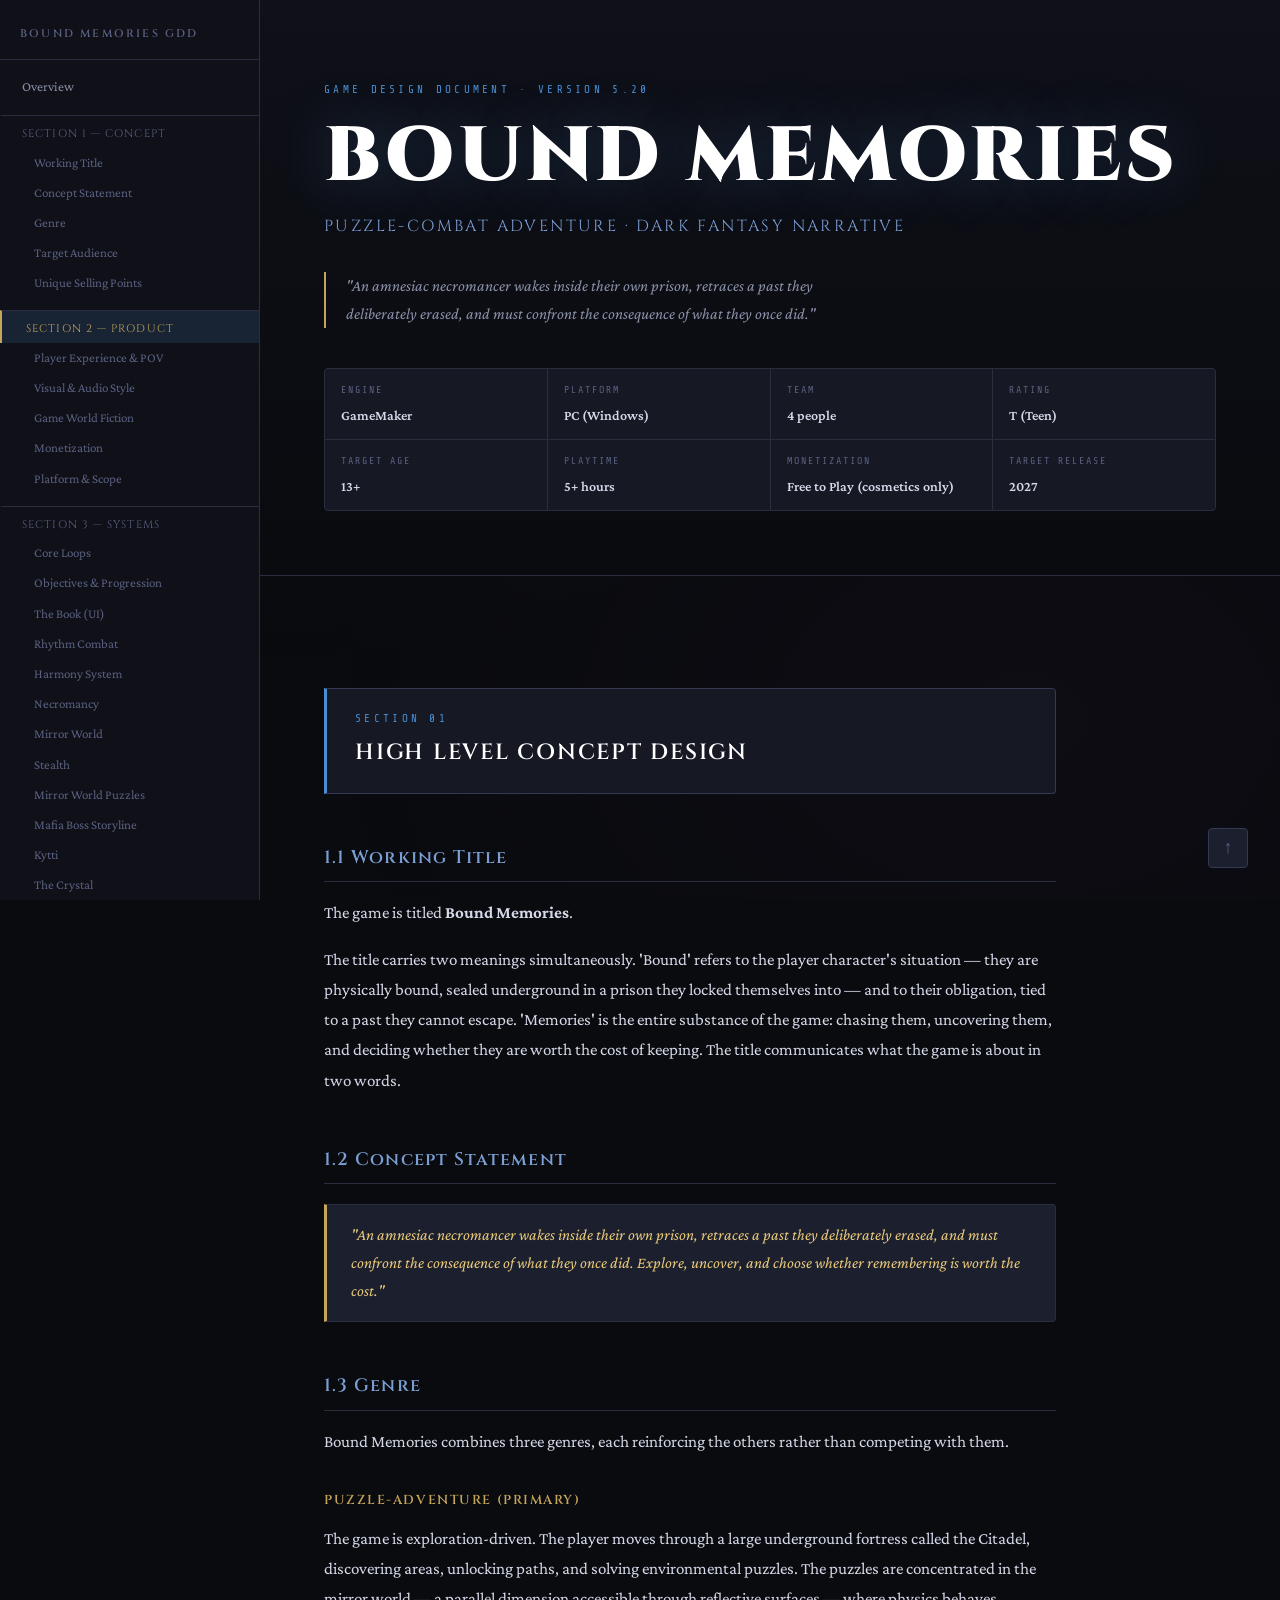
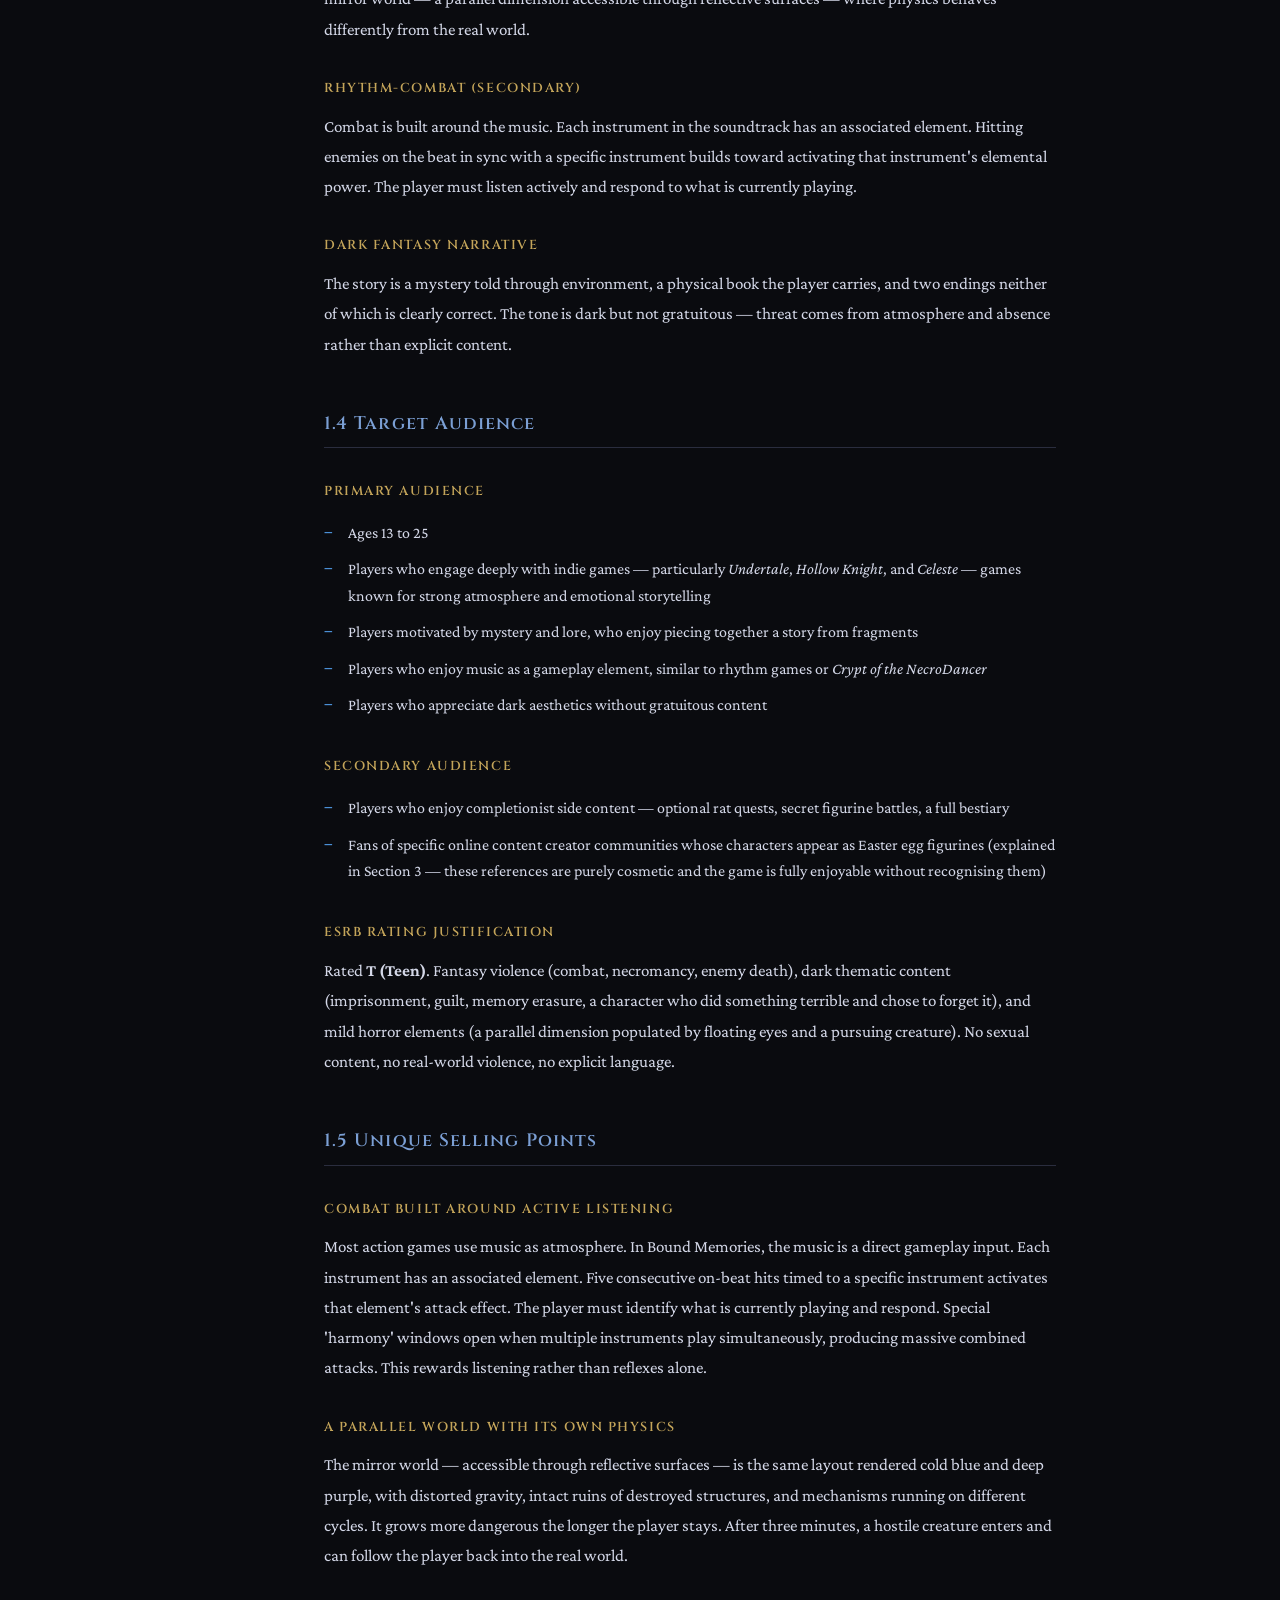
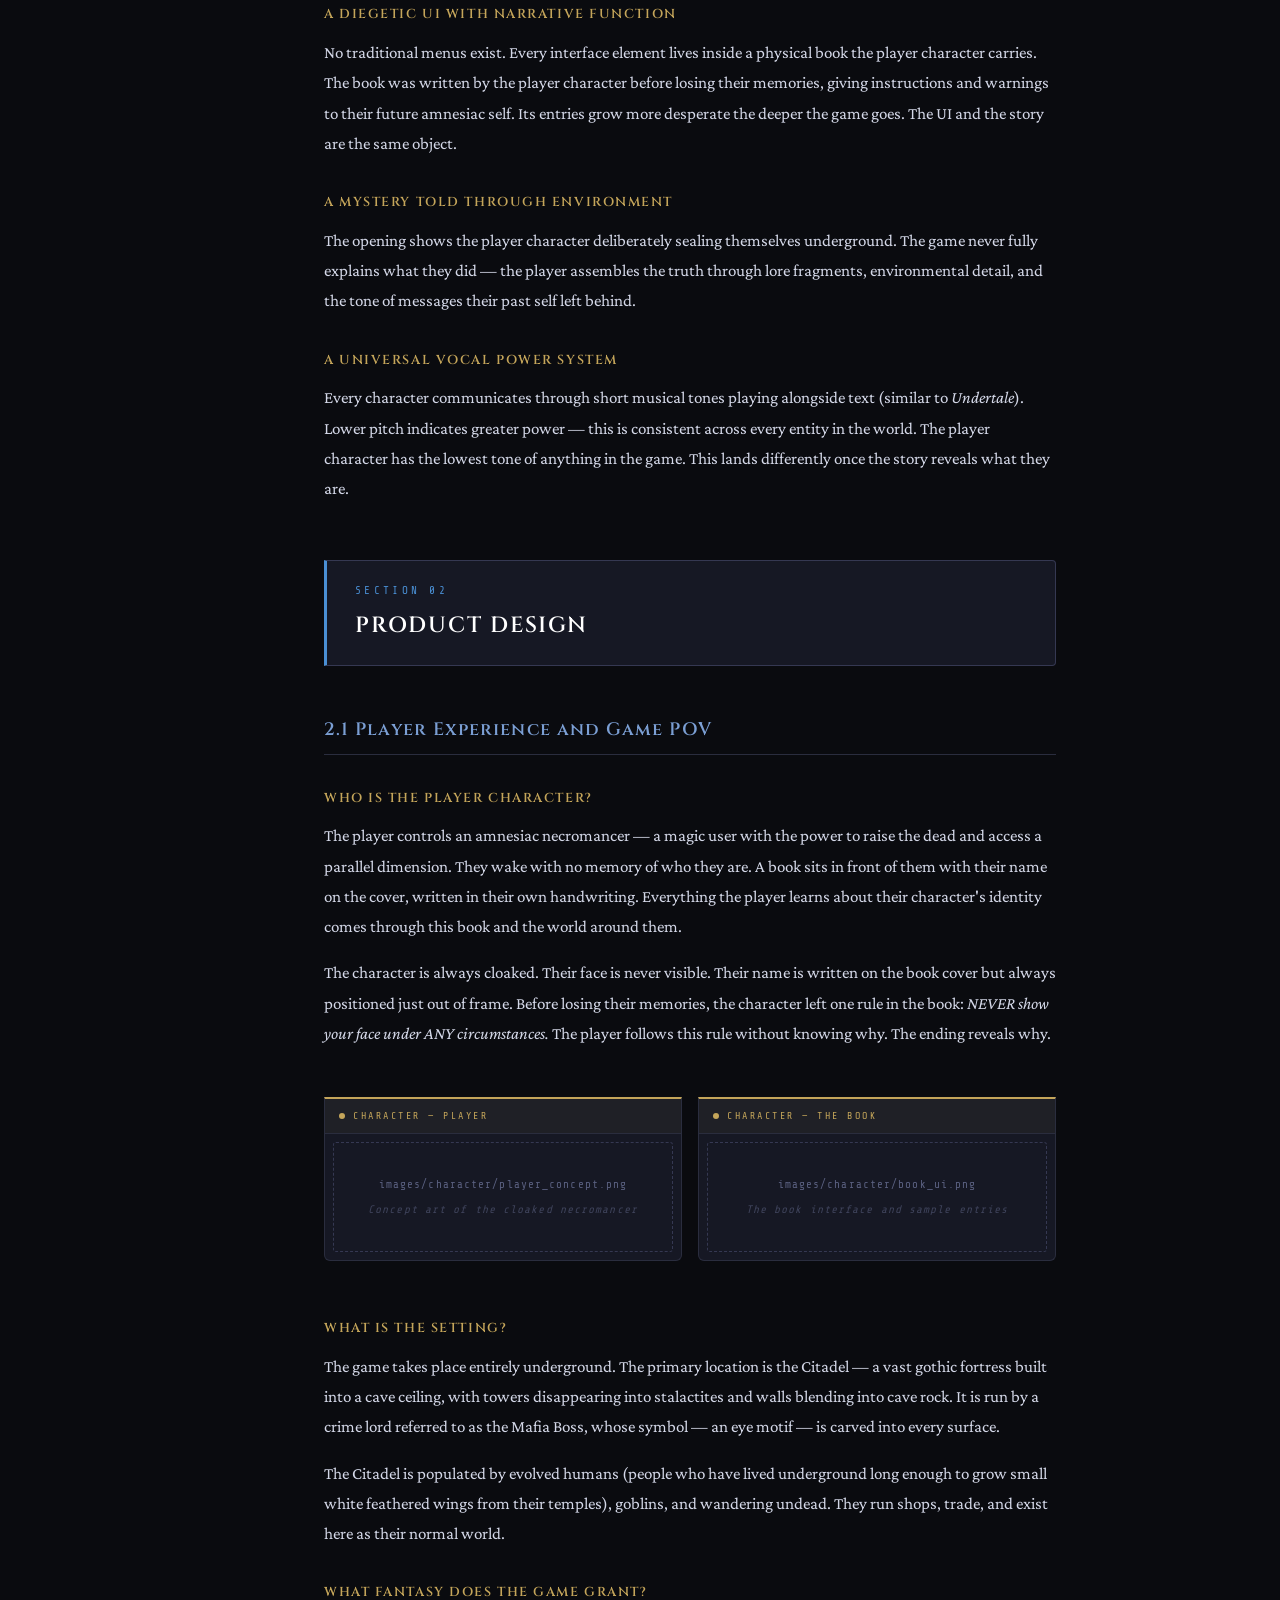
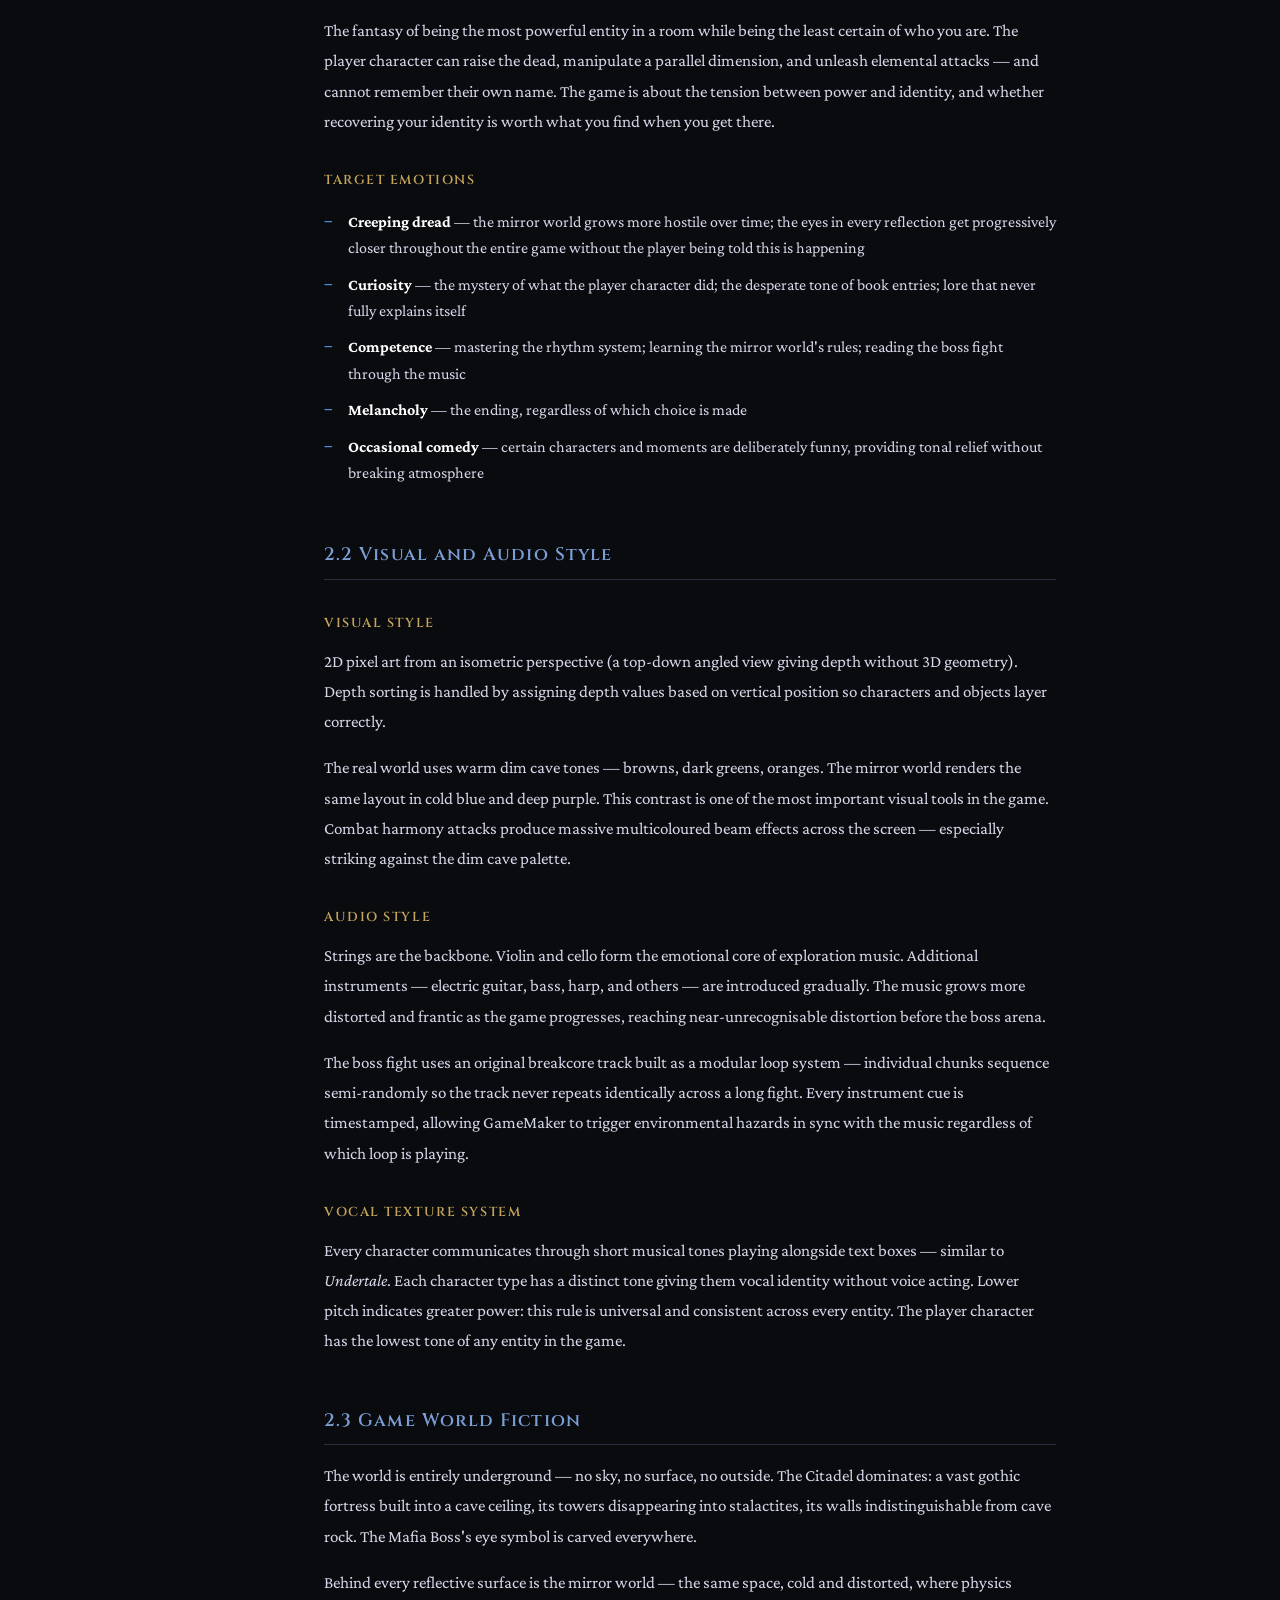
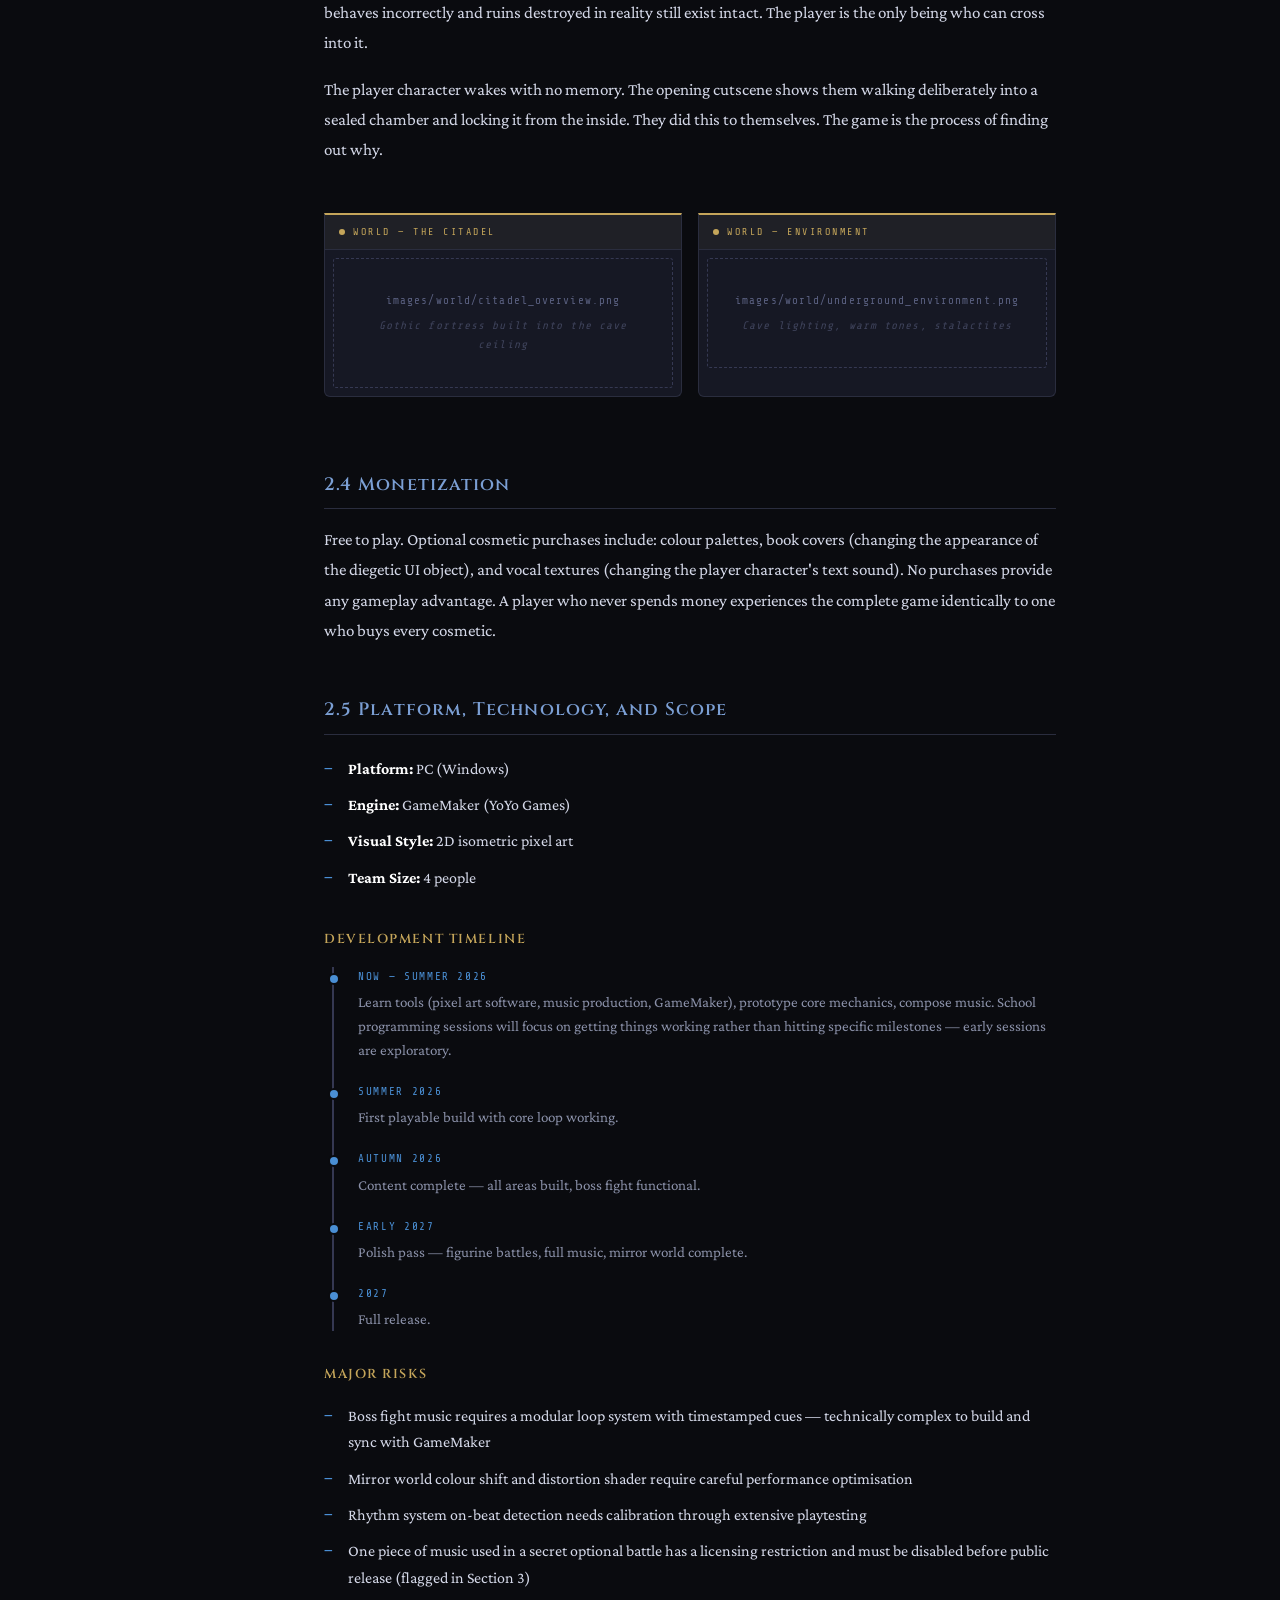
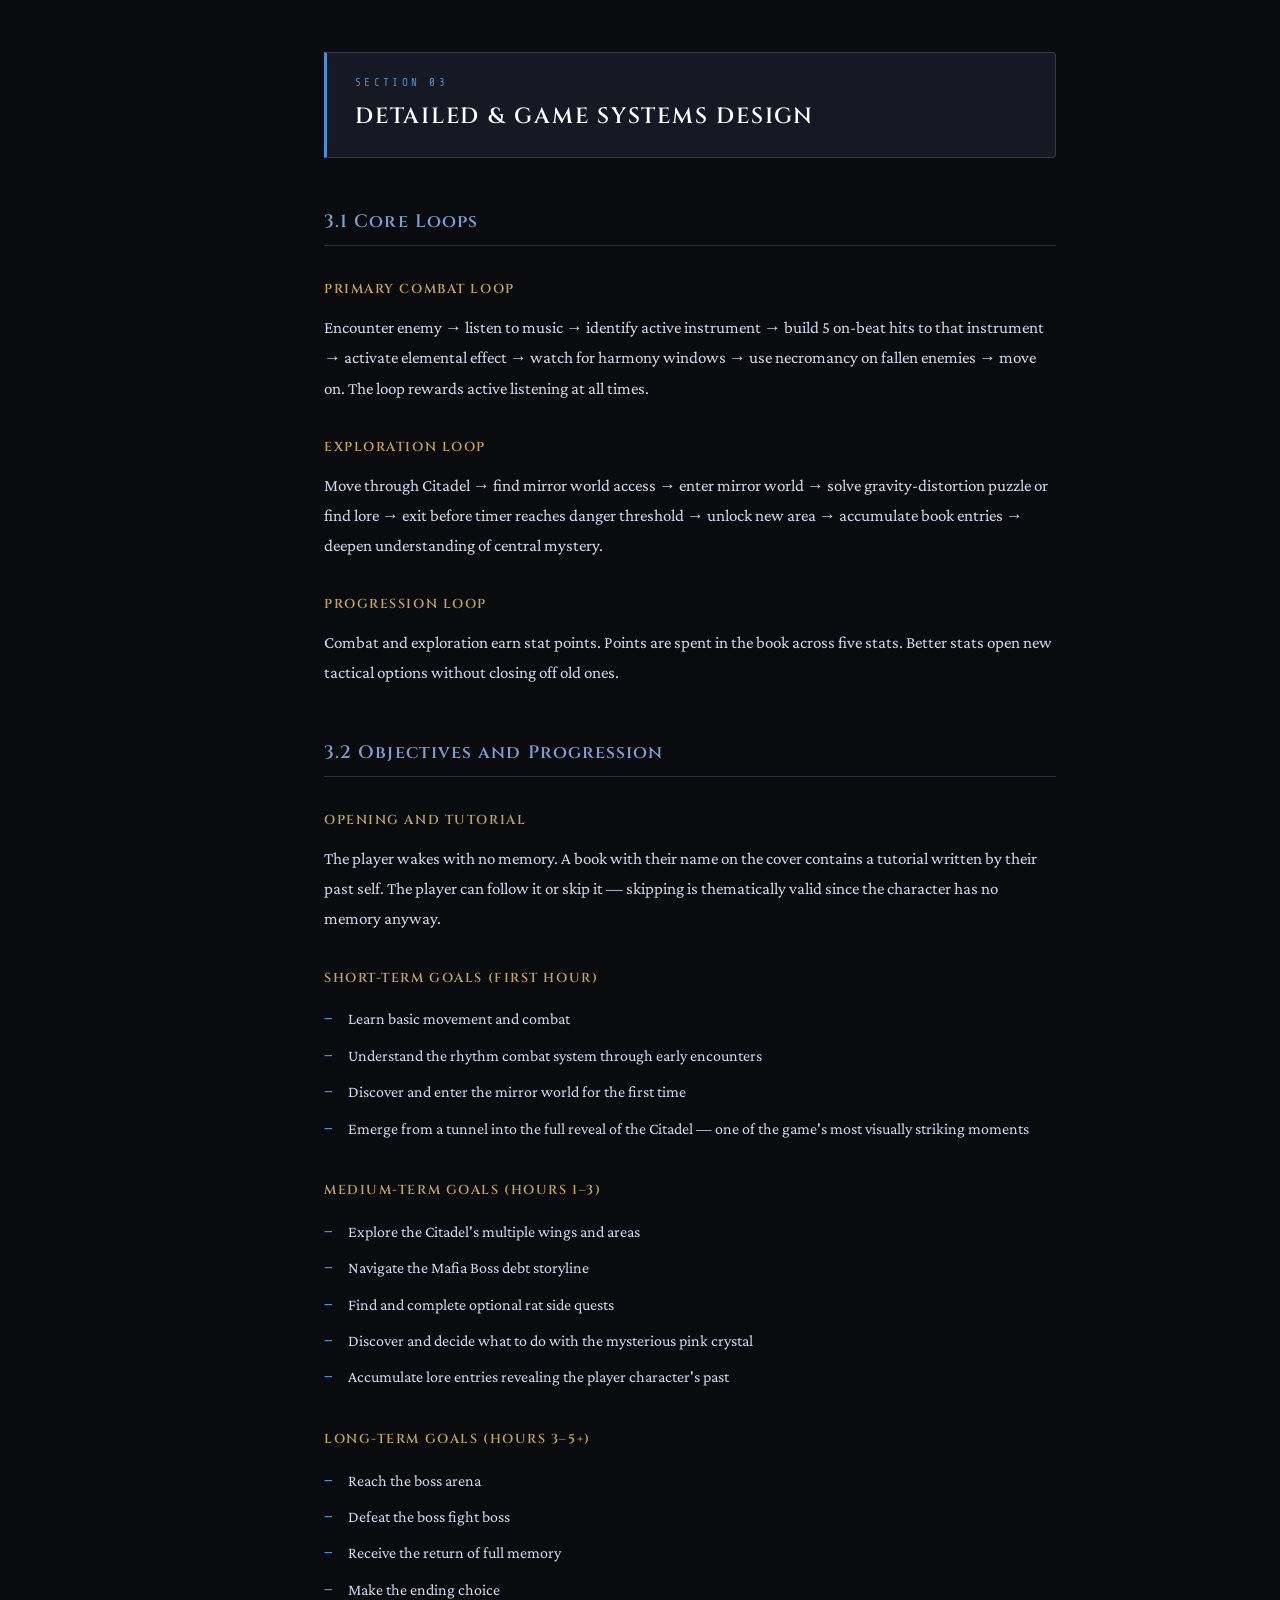
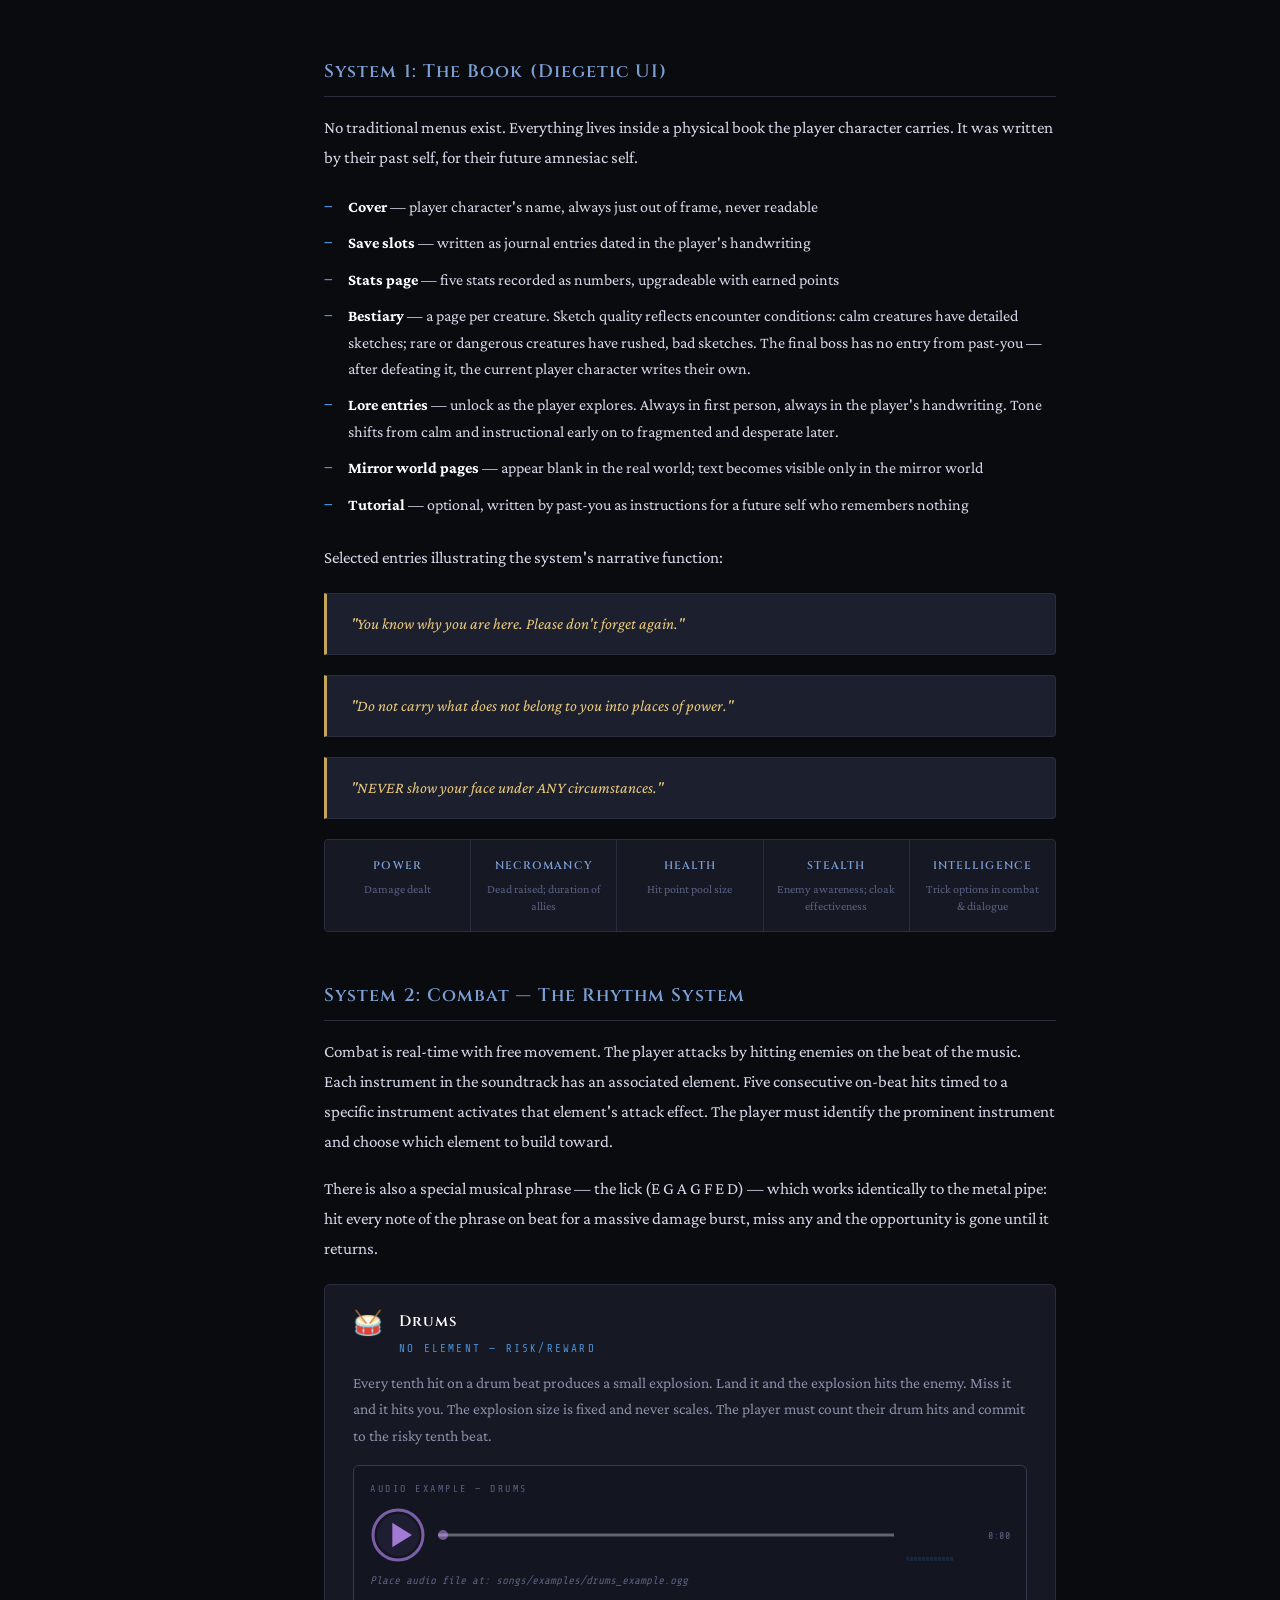
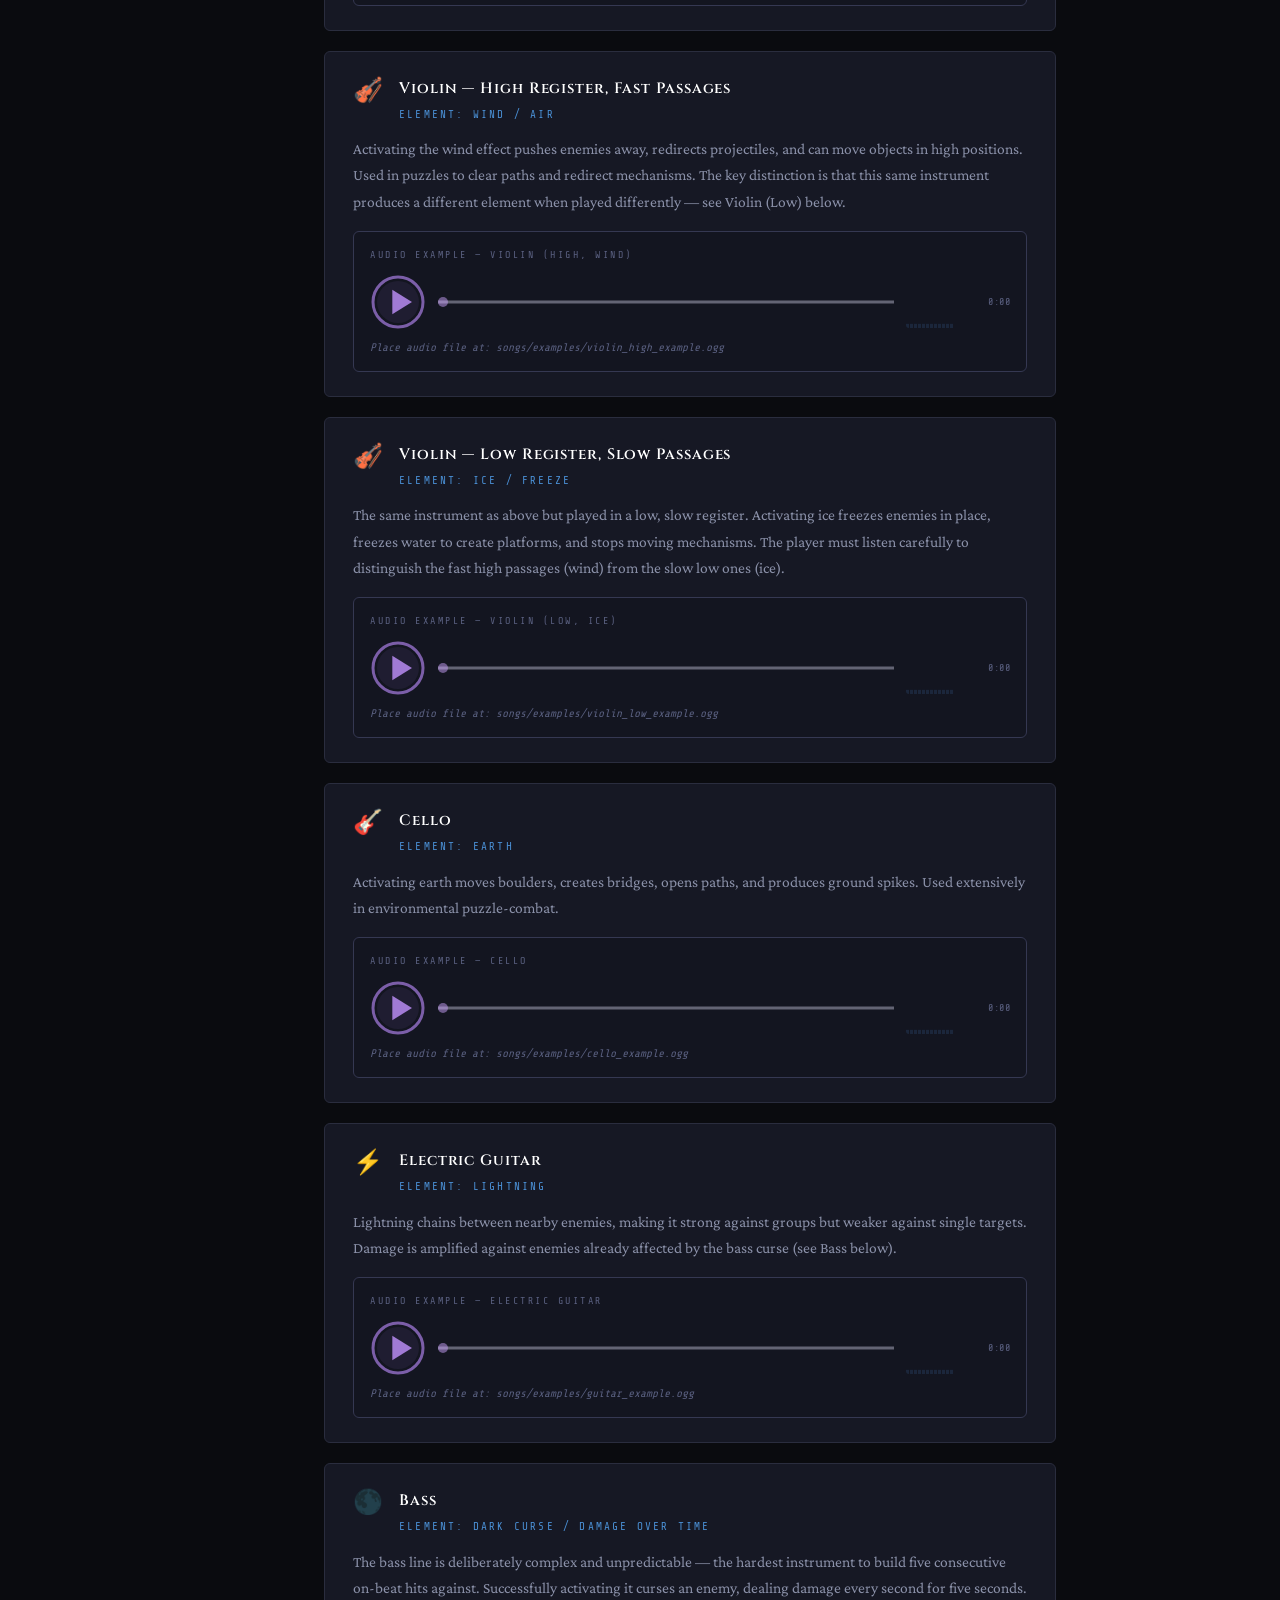
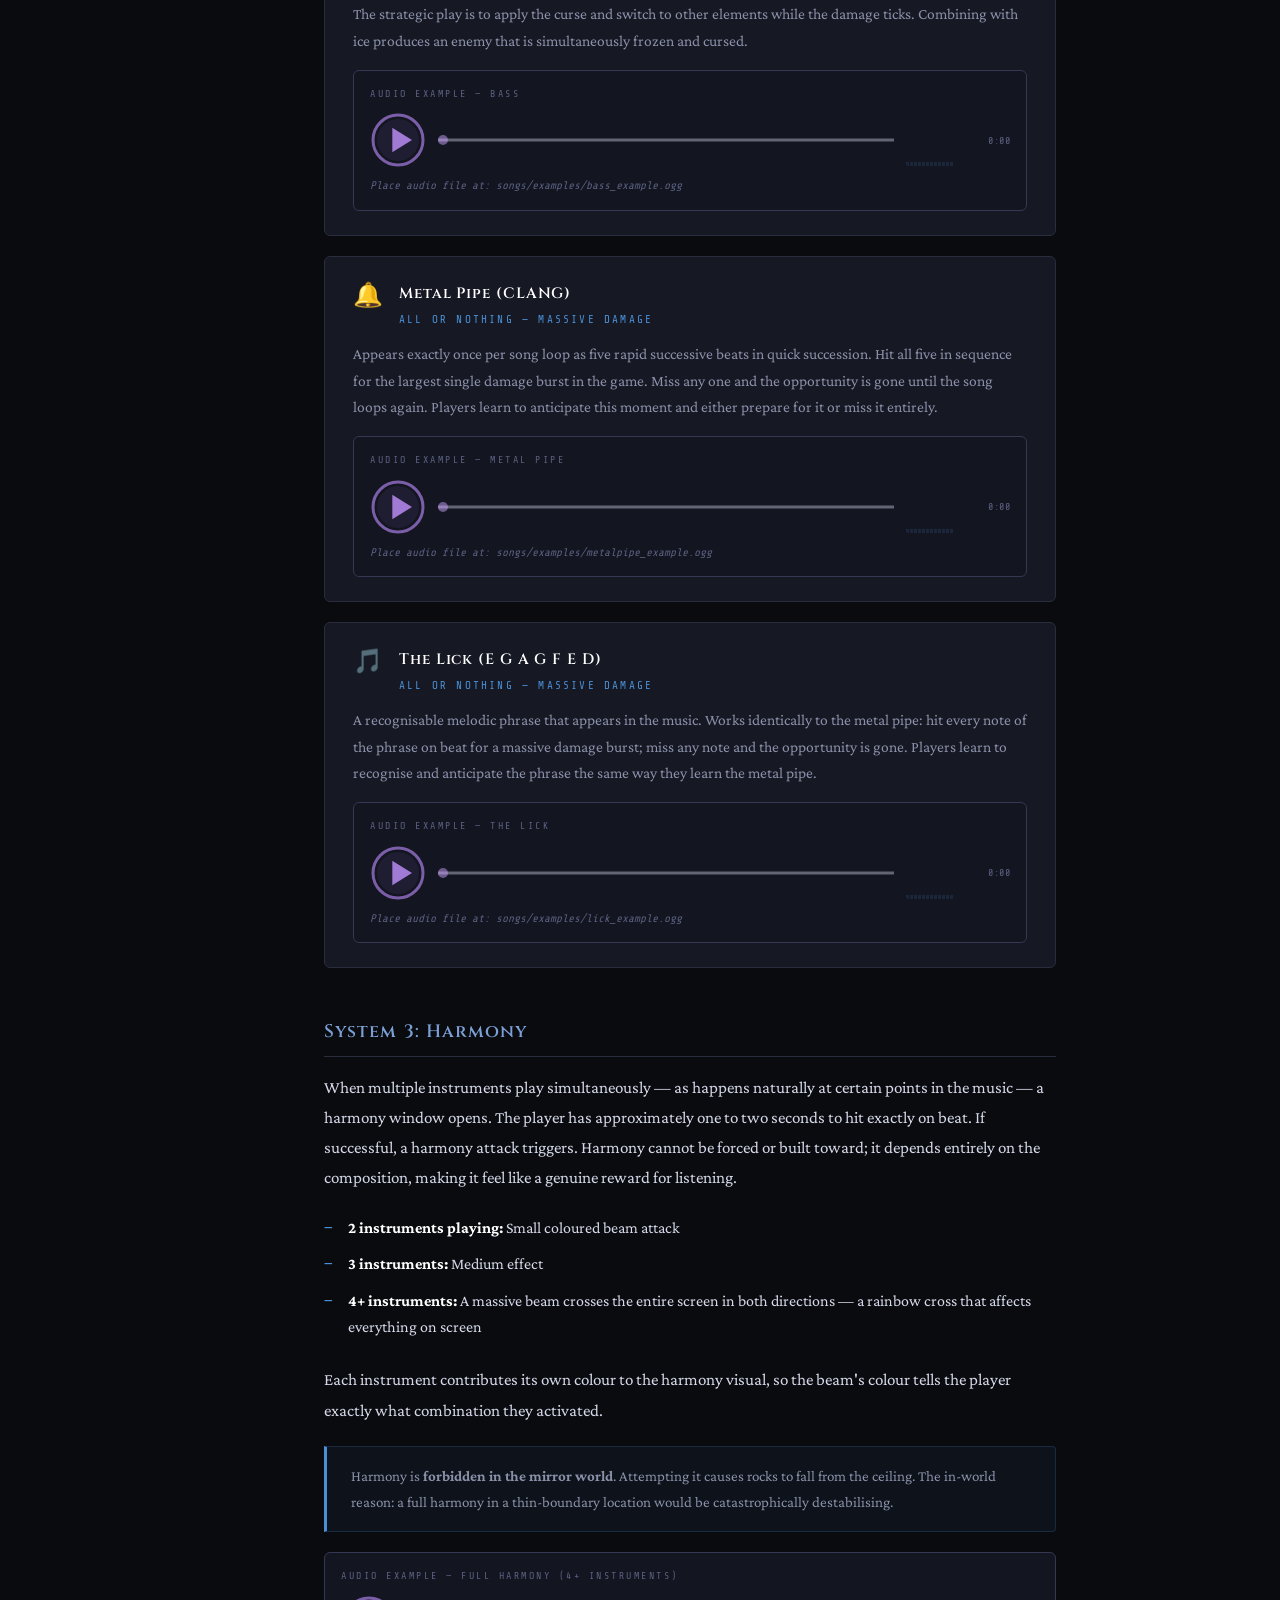
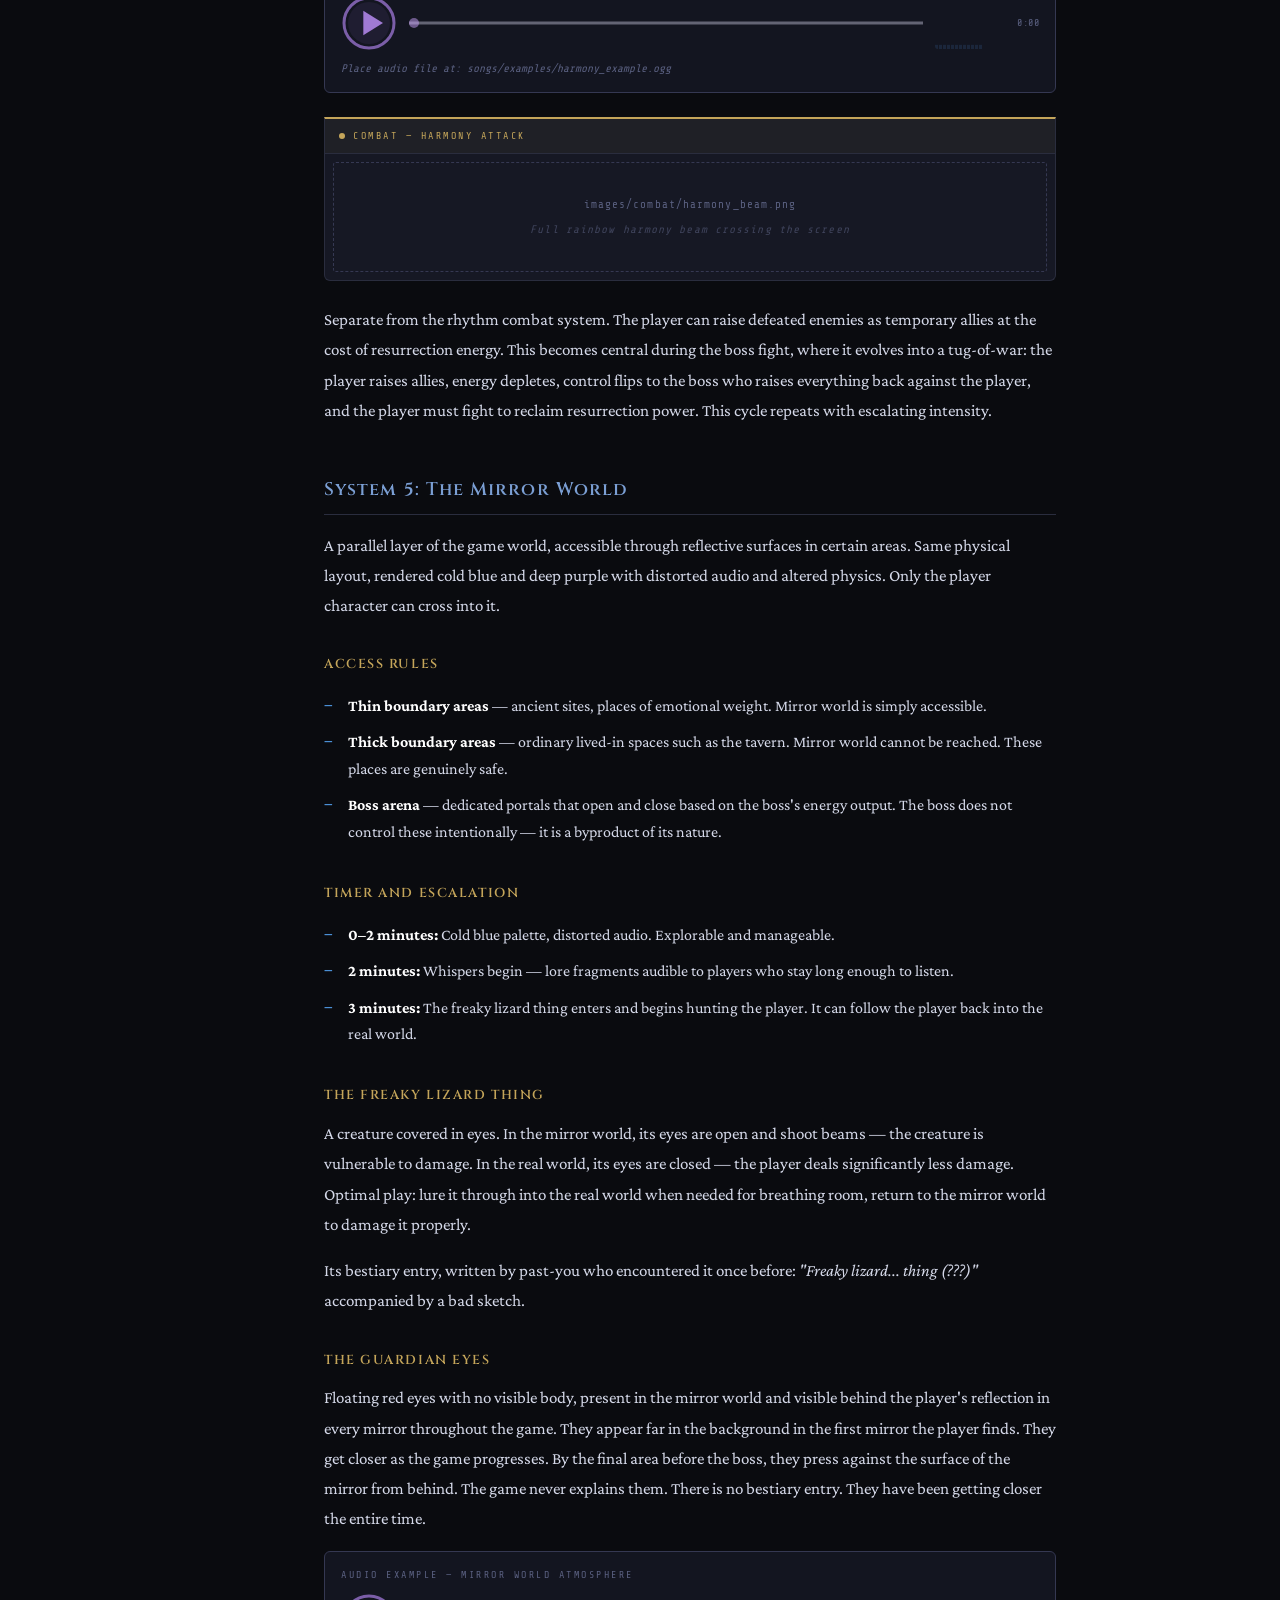
==== commit 7ef40244: "Add files via upload" ====
--- a/index.html
+++ b/index.html
@@ -57,7 +57,7 @@
 
   <!-- HERO -->
   <div class="hero">
-    <div class="hero-eyebrow">Game Design Document · Version 5.18</div>
+    <div class="hero-eyebrow">Game Design Document · Version 5.20</div>
     <h1>BOUND MEMORIES</h1>
     <div class="hero-subtitle">Puzzle-Combat Adventure · Dark Fantasy Narrative</div>
     <div class="hero-quote">"An amnesiac necromancer wakes inside their own prison, retraces a past they deliberately erased, and must confront the consequence of what they once did."</div>
@@ -575,14 +575,15 @@
     <p>The Mafia Boss controls the Citadel. He is a large, physically imposing figure — deliberately intimidating — who wears a necklace and chains bearing his own eye symbol. He runs the Citadel through manufactured debts and enforced loyalty.</p>
     <p>Early in the game, his henchmen approach the player in the tavern and press money into their hands — a fabricated loan for something they claim the player did. This debt is entirely invented. When the henchmen demand the player remove their hood to confirm identity, the player cannot comply — the book's rule forbids it. The player's unusually low vocal tone has already told the henchmen what they wanted to know, but neither side acknowledges this. One henchman begins to say "are you—" and is immediately cut off by the other.</p>
     <p>The player is taken to the Mafia Boss's headquarters: a medium-sized office with a plush red chair, a grand desk, and various objects that can be examined with an investigate prompt (right click cancels the examine animation at any time). The boss explains the debt terms. The player may attempt to refuse — it does not matter. The debt is assigned regardless.</p>
-    <p>Later, during a second tavern visit, the henchmen return to collect. The tavern's resident cat — Kytti — immediately and completely destroys them without warning. The player pickpockets the loan money back. The henchmen forget everything. The debt is cleared.</p>
+    <p>Later, during a second tavern visit, the Mafia Boss's henchmen return to collect. Annoyed by Kytti's music, they attack her. Kytti immediately and completely destroys them without warning or visible effort. She resumes playing, unbothered. The player pickpockets the loan money back from the wreckage. The debt is cleared.</p>
     <p>After this, the player may optionally give items to the henchmen. There is no reward. There is no acknowledgement. The option exists.</p>
 
     <h2 class="subsection" id="kytti">System 9: Kytti</h2>
     <p>Kytti is a large, round, cream-coloured cat who sits on a stool in the tavern and plays music. The tavern is one of the few genuinely safe spaces in the game — the mirror world cannot be reached there, enemies do not enter, and the atmosphere is warm and comfortable.</p>
     <p>Kytti's bestiary entry, written by past-you: <em>"Cool cat kitty cat (music cat)"</em>. No stats, no threat assessment, no notes on behaviour. Past-you simply wanted to document that Kytti exists.</p>
-    <p>If the player attacks Kytti: the music shifts to a lower pitch and the player is immediately killed. No warning, no health bar, no introduction. Kytti resumes normal activity, unbothered.</p>
-    <p><strong>Why this happens (mechanical, not shown to player):</strong> Kytti is a natural one-entity harmony — all instruments simultaneously, perfectly in sync. Idle play is passive. Attacking briefly interrupts this, but Kytti's retaliation immediately reharmonises as an attack before the player can capitalise. Building five on-beat hits is impossible because Kytti kills the player first. Attacking Kytti is simply the wrong choice. The game never says this.</p>
+    <p>The Mafia Boss's henchmen, annoyed by her music during their second visit to collect the debt, attack her. This is their mistake. Kytti destroys them immediately and without visible effort, then resumes playing. The player pickpockets the loan money back. Kytti does not acknowledge any of this.</p>
+    <p>If the player also attacks Kytti: the music shifts to a lower pitch and the player is immediately killed. No warning, no health bar, no introduction. Kytti resumes normal activity, unbothered. The henchmen already made this mistake. The player does not need to repeat it.</p>
+    <p><strong>Why this happens (mechanical, not shown to player):</strong> Kytti is a natural one-entity harmony — all instruments simultaneously, perfectly in sync. Idle play is passive. Any attack briefly interrupts this, but Kytti's retaliation immediately reharmonises as a full-power attack before anyone can capitalise. Building five on-beat hits against her is impossible. The game never explains this.</p>
     <p>Kytti's battle music is lower pitched than the idle music, following the world's established rule: lower pitch indicates greater power. Kytti in battle mode is at full power. The system is consistent.</p>
     <div class="audio-slot">
       <div class="audio-slot-label">Audio Example — Kytti Idle (Cheerful, High Pitch)</div>
@@ -1049,7 +1050,7 @@
 </main>
 
 <footer>
-  Bound Memories — Game Design Document v5.18 &nbsp;·&nbsp; For personal development and school submission use
+  Bound Memories — Game Design Document v5.20 &nbsp;·&nbsp; For personal development and school submission use
 </footer>
 
 <a href="#top" class="scroll-top" title="Back to top">↑</a>
@@ -1065,7 +1066,40 @@
 </div>
 
 <script>
-// Image viewer / lightbox
+// Sidebar active link scroll sync
+(function() {
+  const navLinks = document.querySelectorAll('nav a[href^="#"]');
+  const sections = [];
+
+  navLinks.forEach(link => {
+    const id = link.getAttribute('href').slice(1);
+    const el = document.getElementById(id);
+    if (el) sections.push({ id, el, link });
+  });
+
+  function setActive(id) {
+    navLinks.forEach(link => link.classList.remove('active'));
+    const match = sections.find(s => s.id === id);
+    if (match) {
+      match.link.classList.add('active');
+      // Scroll nav to keep active link visible
+      const nav = document.querySelector('nav');
+      const linkTop = match.link.offsetTop;
+      const navH = nav.offsetHeight;
+      if (linkTop < nav.scrollTop + 40 || linkTop > nav.scrollTop + navH - 40) {
+        nav.scrollTo({ top: linkTop - navH / 2, behavior: 'smooth' });
+      }
+    }
+  }
+
+  const observer = new IntersectionObserver((entries) => {
+    entries.forEach(entry => {
+      if (entry.isIntersecting) setActive(entry.target.id);
+    });
+  }, { rootMargin: '-20% 0px -70% 0px', threshold: 0 });
+
+  sections.forEach(s => observer.observe(s.el));
+})();
 (function() {
   const overlay = document.getElementById('lightbox');
   const img = document.getElementById('lightbox-img');
@@ -1139,6 +1173,8 @@
   document.addEventListener('DOMContentLoaded', initSlots);
 })();
 </script>
+
+<script>
 (function() {
   // Shared AudioContext
   let sharedCtx = null;
--- a/style.css
+++ b/style.css
@@ -940,3 +940,16 @@
 
   /* Nav gallery link */
   a[href="#gallery"] { color: var(--gold2) !important; }
+
+  /* Sidebar active link (scroll sync) */
+  nav a.active {
+    color: var(--accent2);
+    border-left-color: var(--accent);
+    background: var(--accent-glow);
+    padding-left: 24px;
+  }
+
+  nav a.section-link.active {
+    color: var(--gold);
+    border-left-color: var(--gold);
+  }
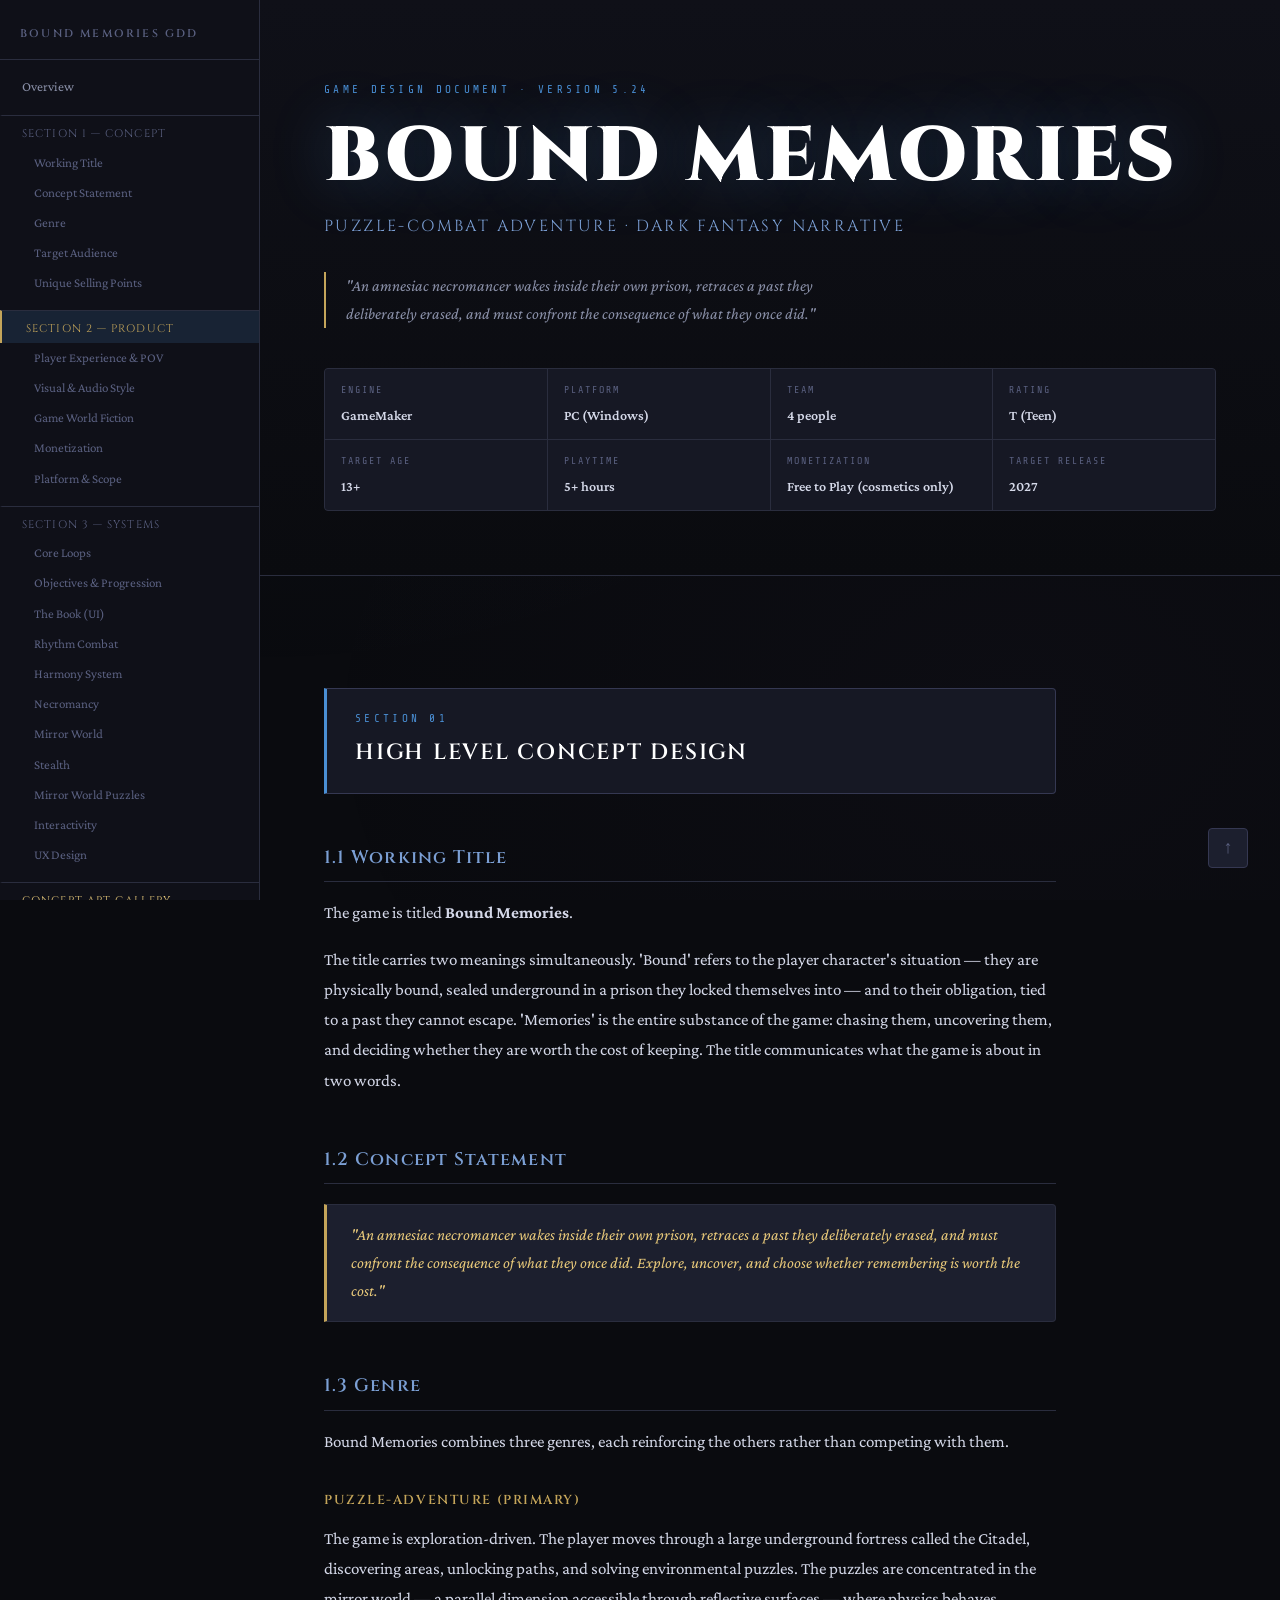
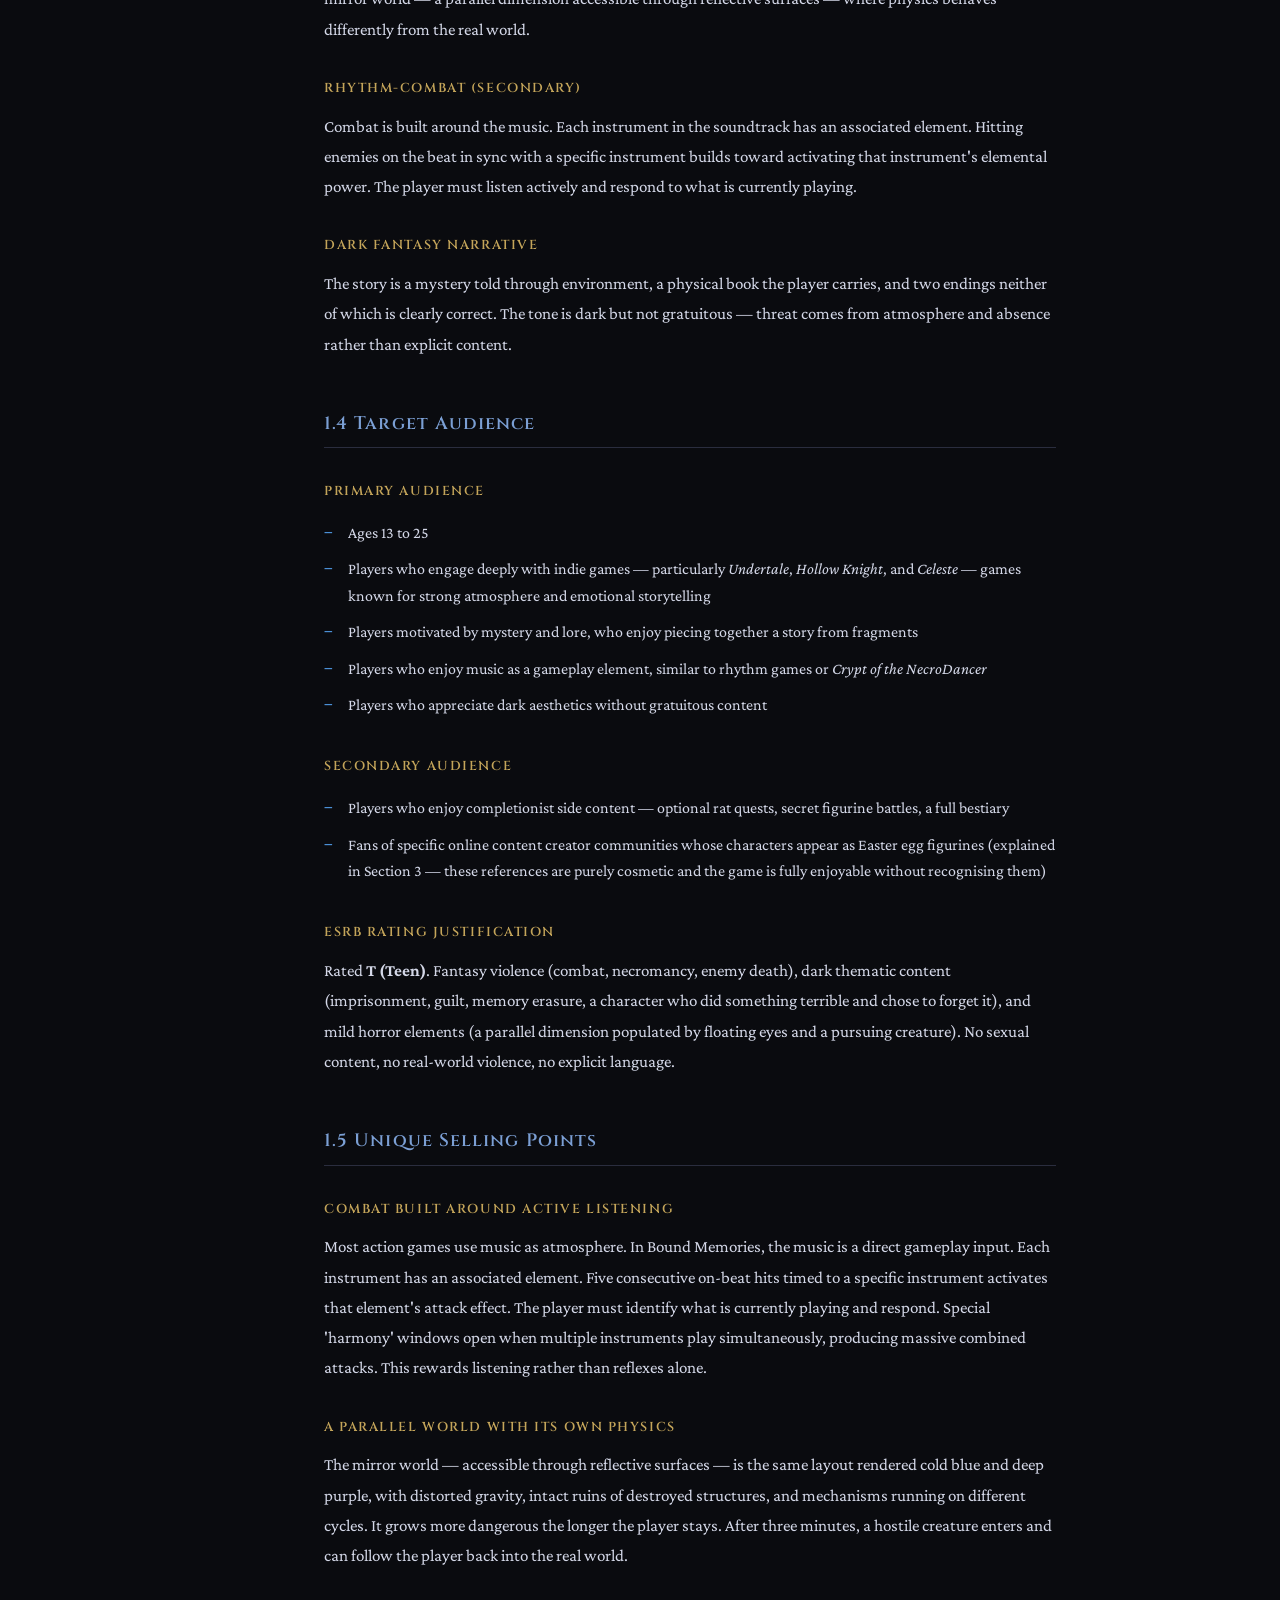
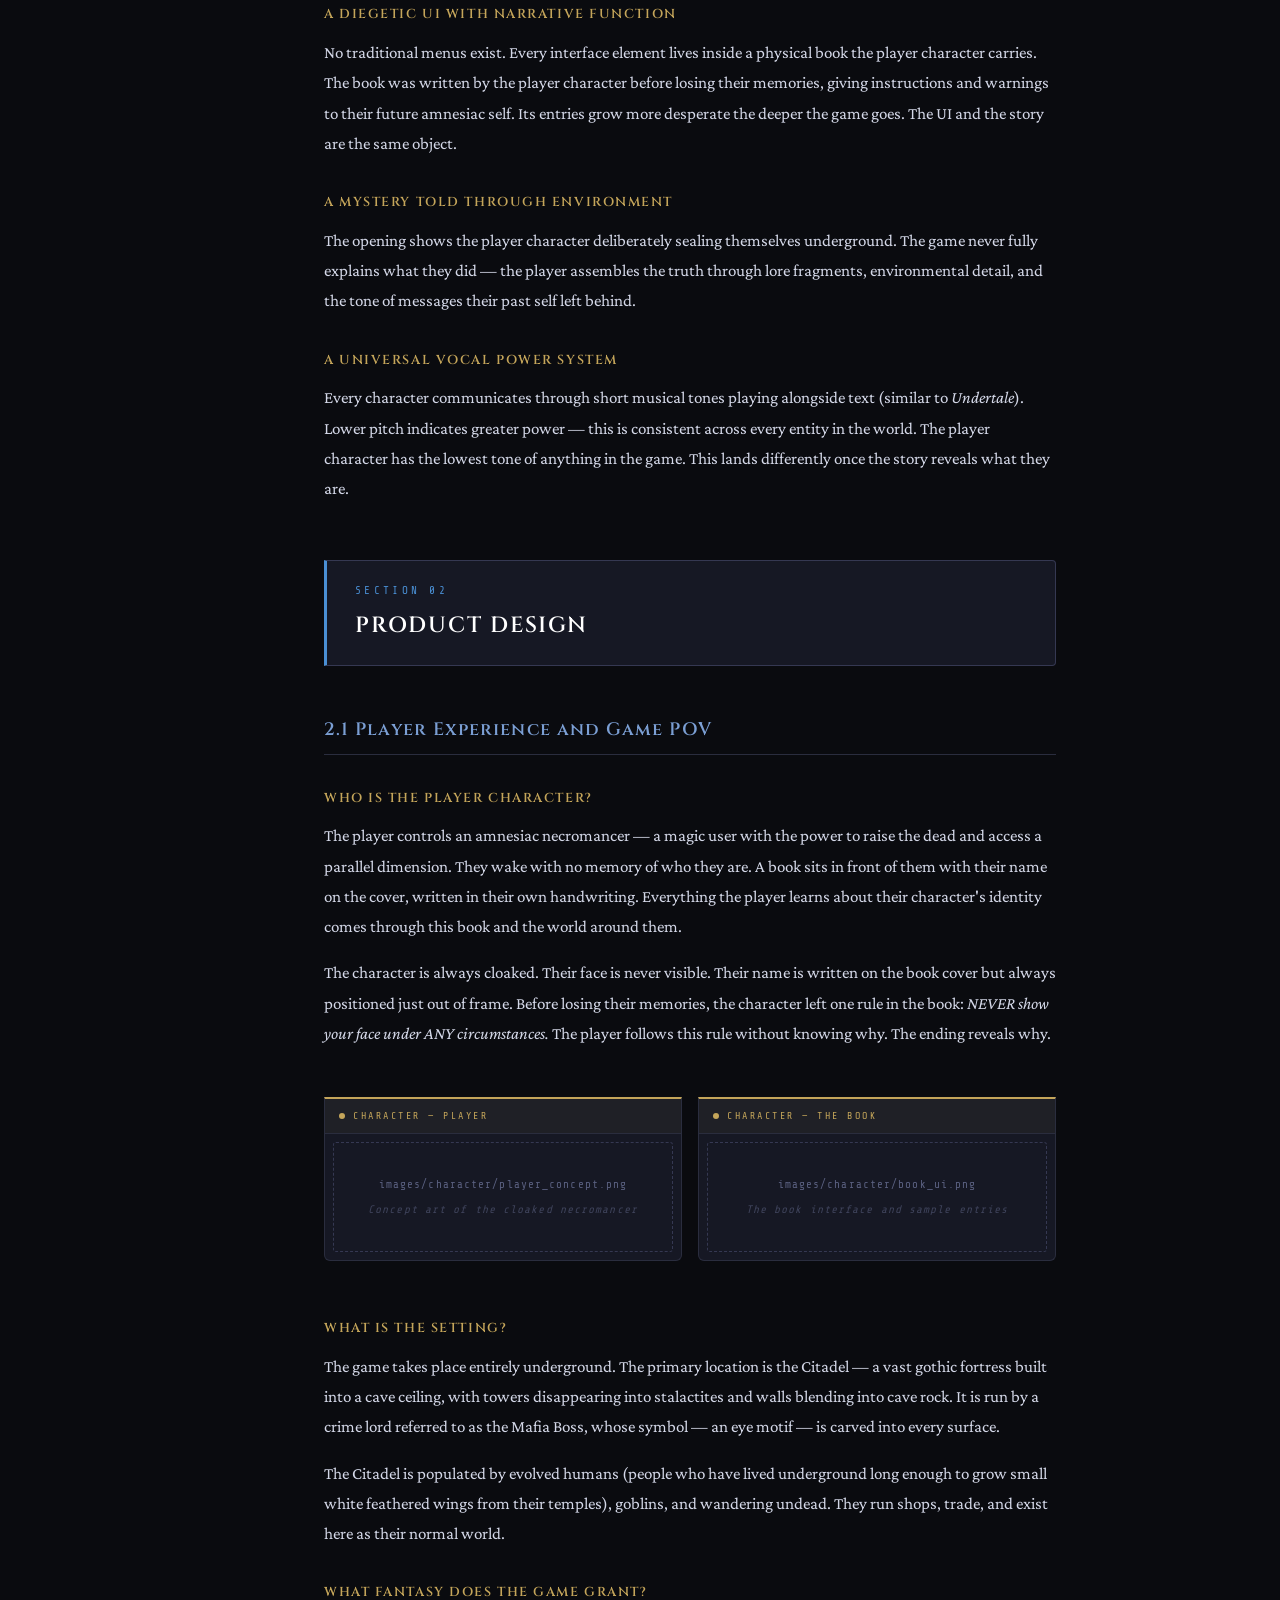
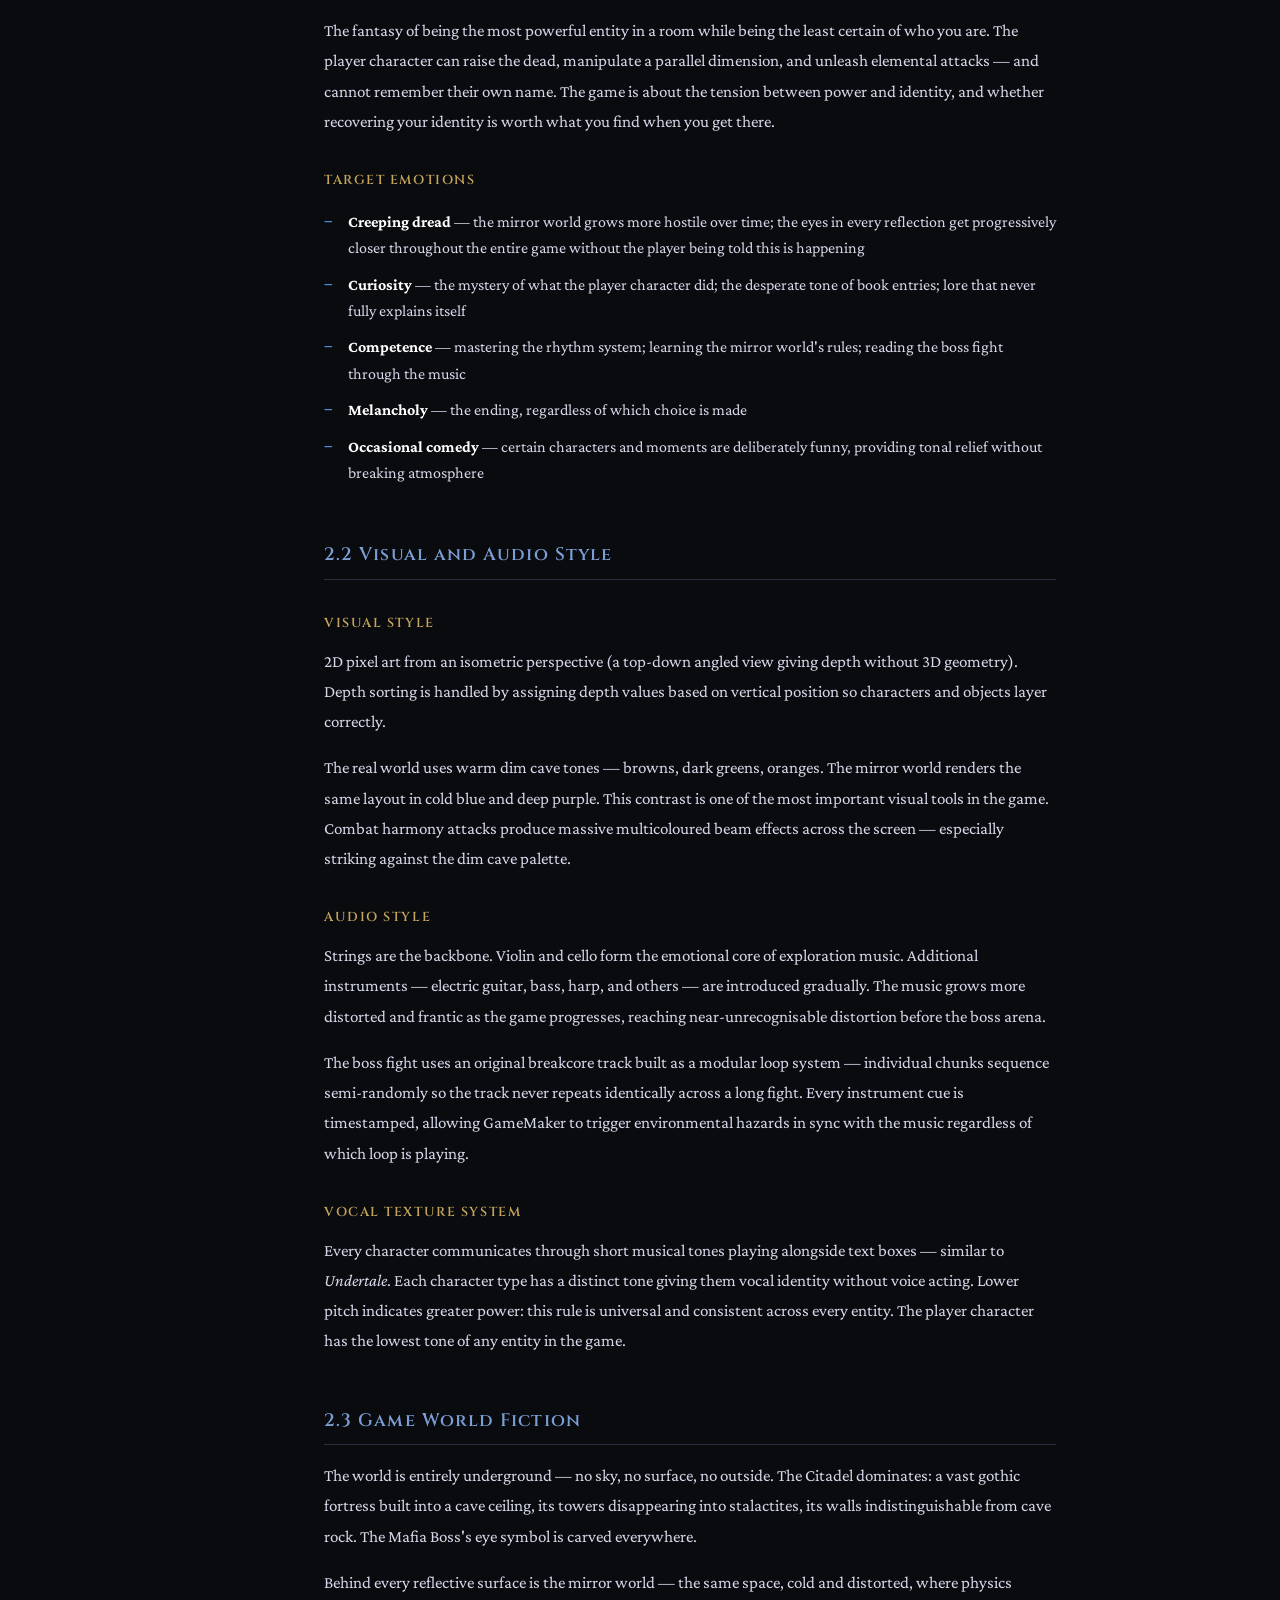
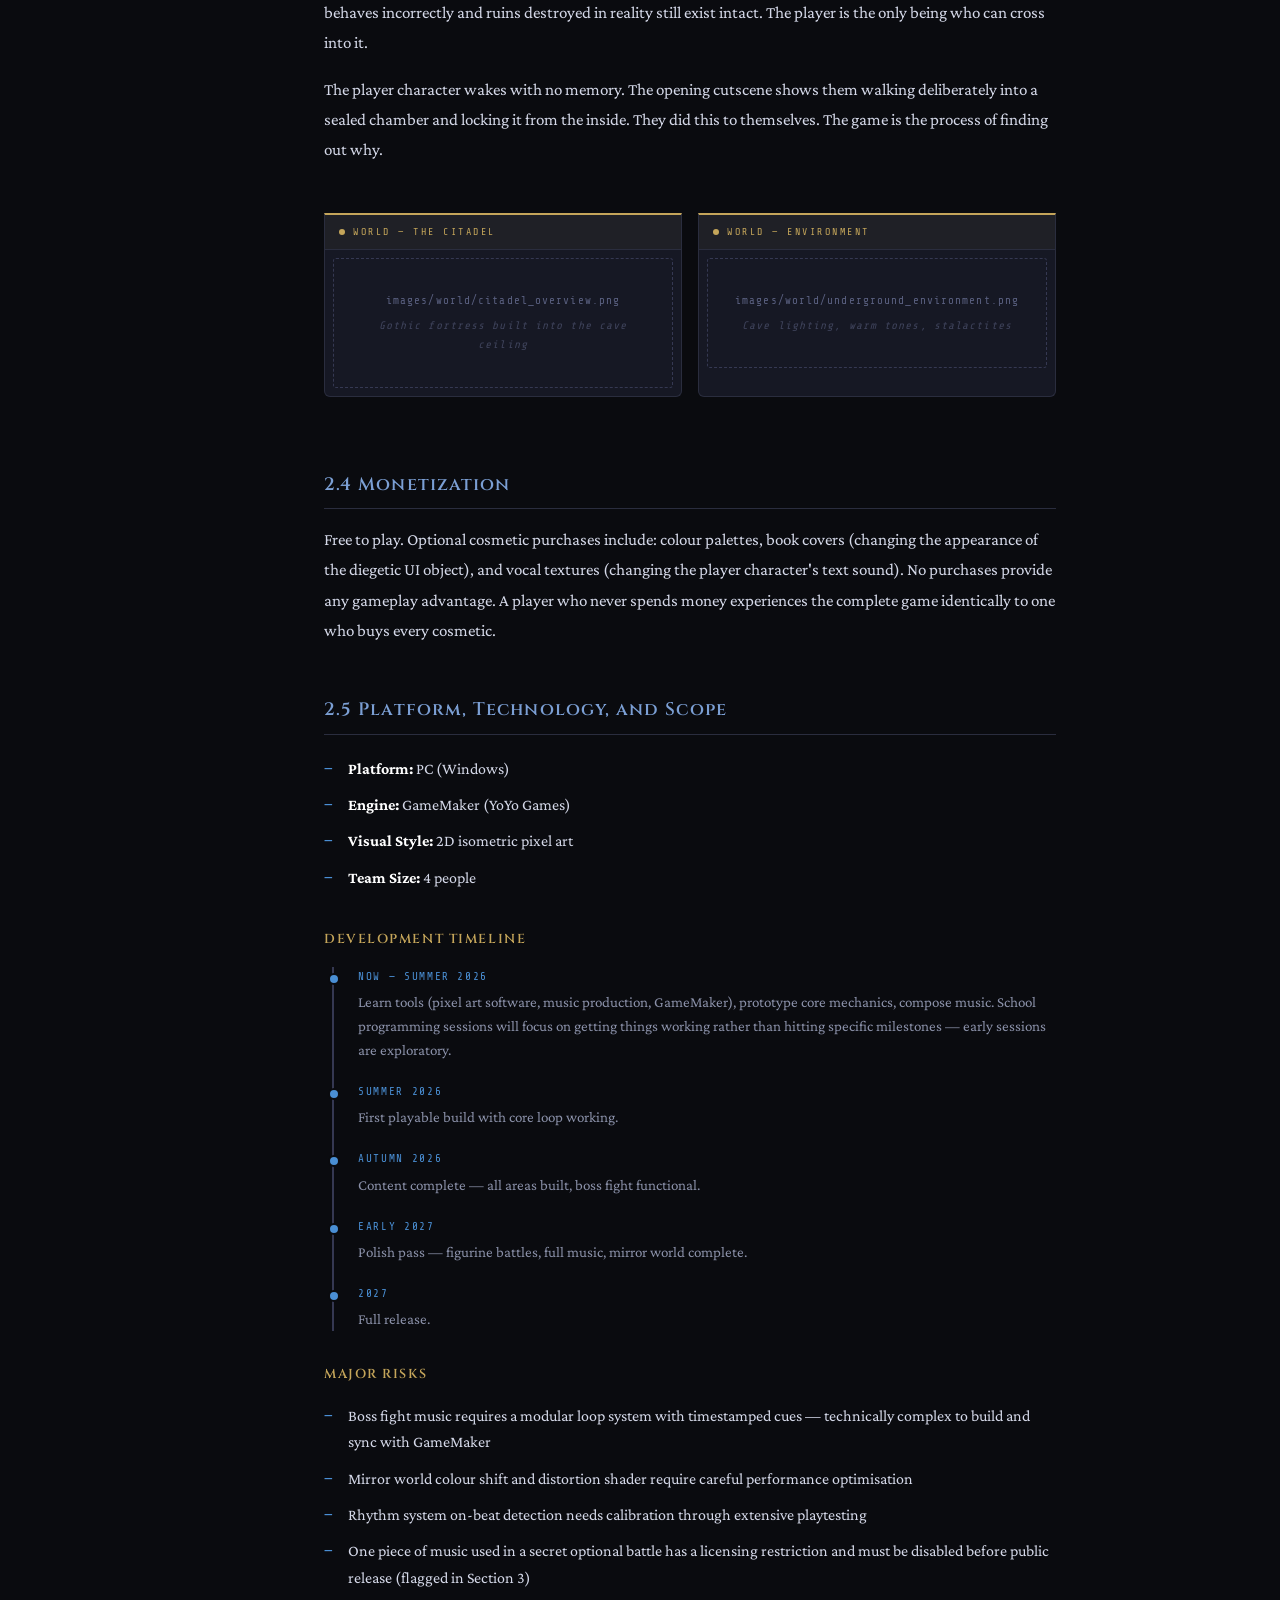
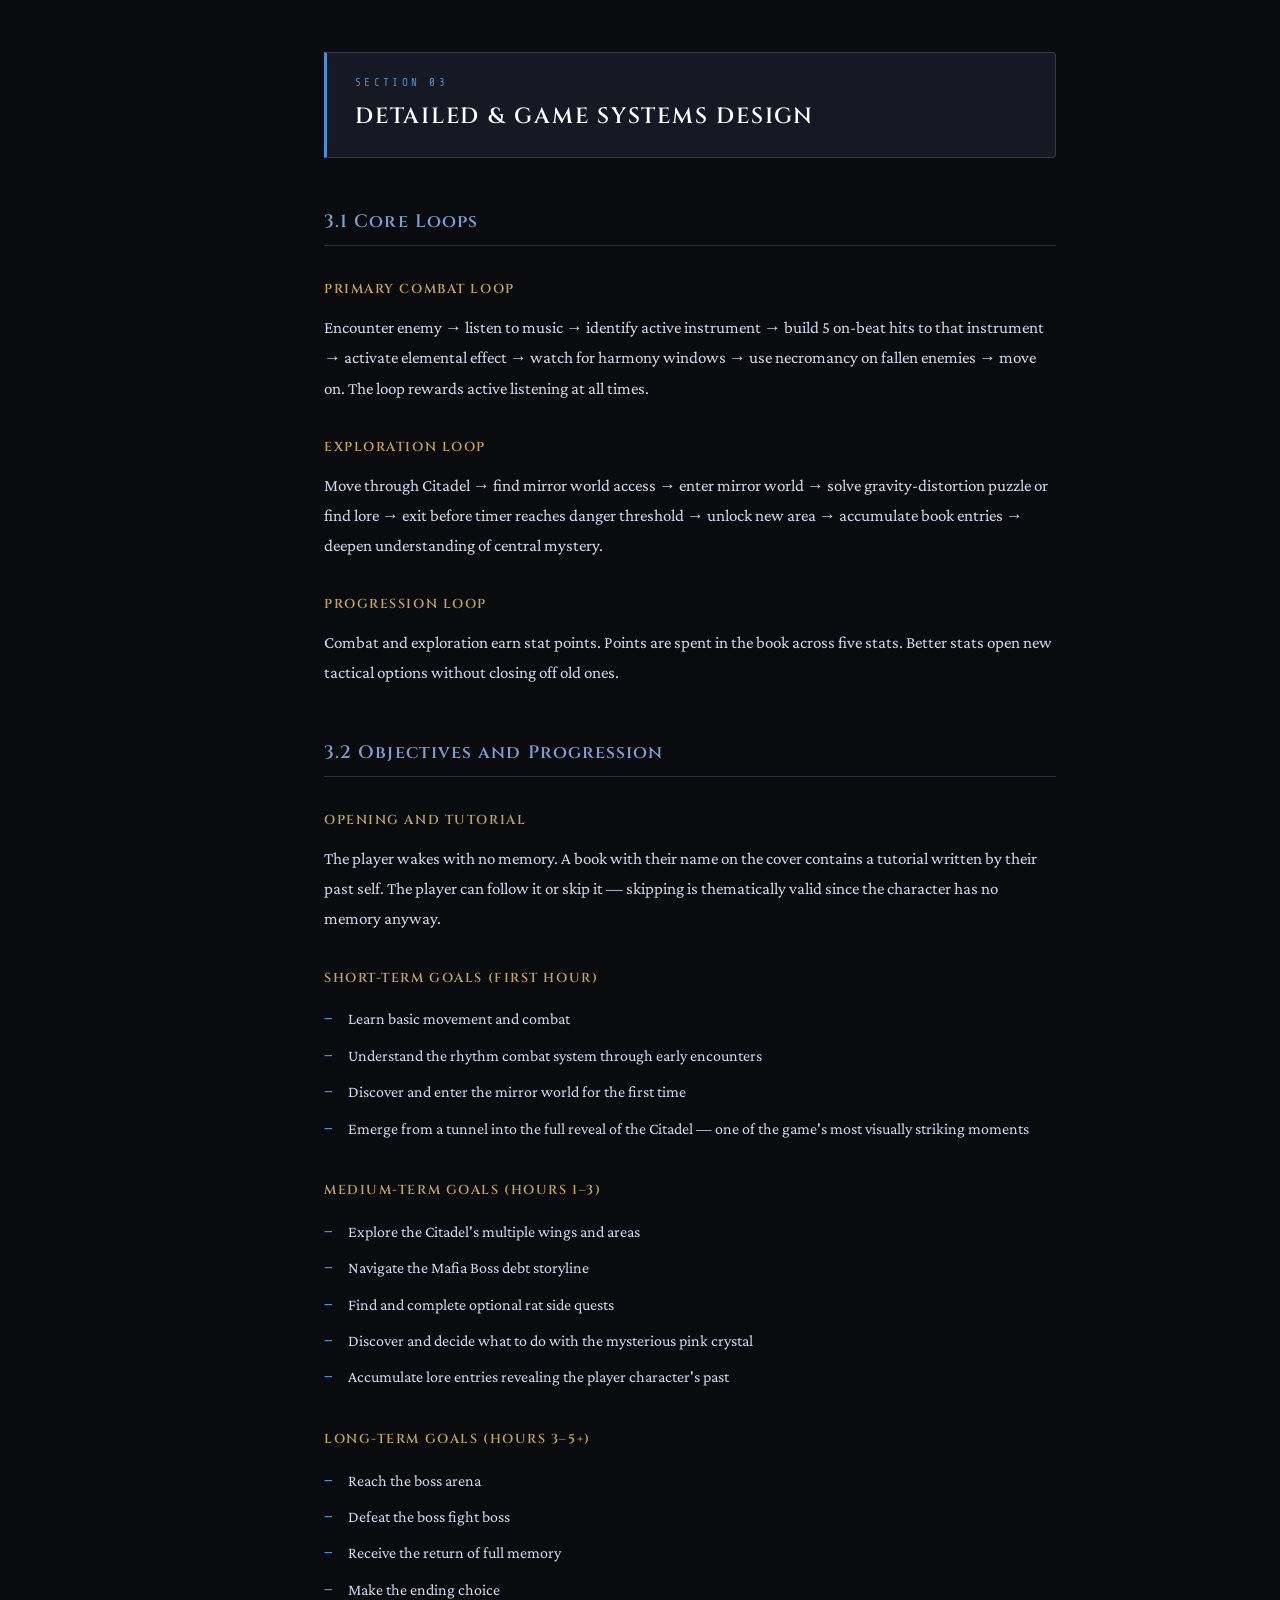
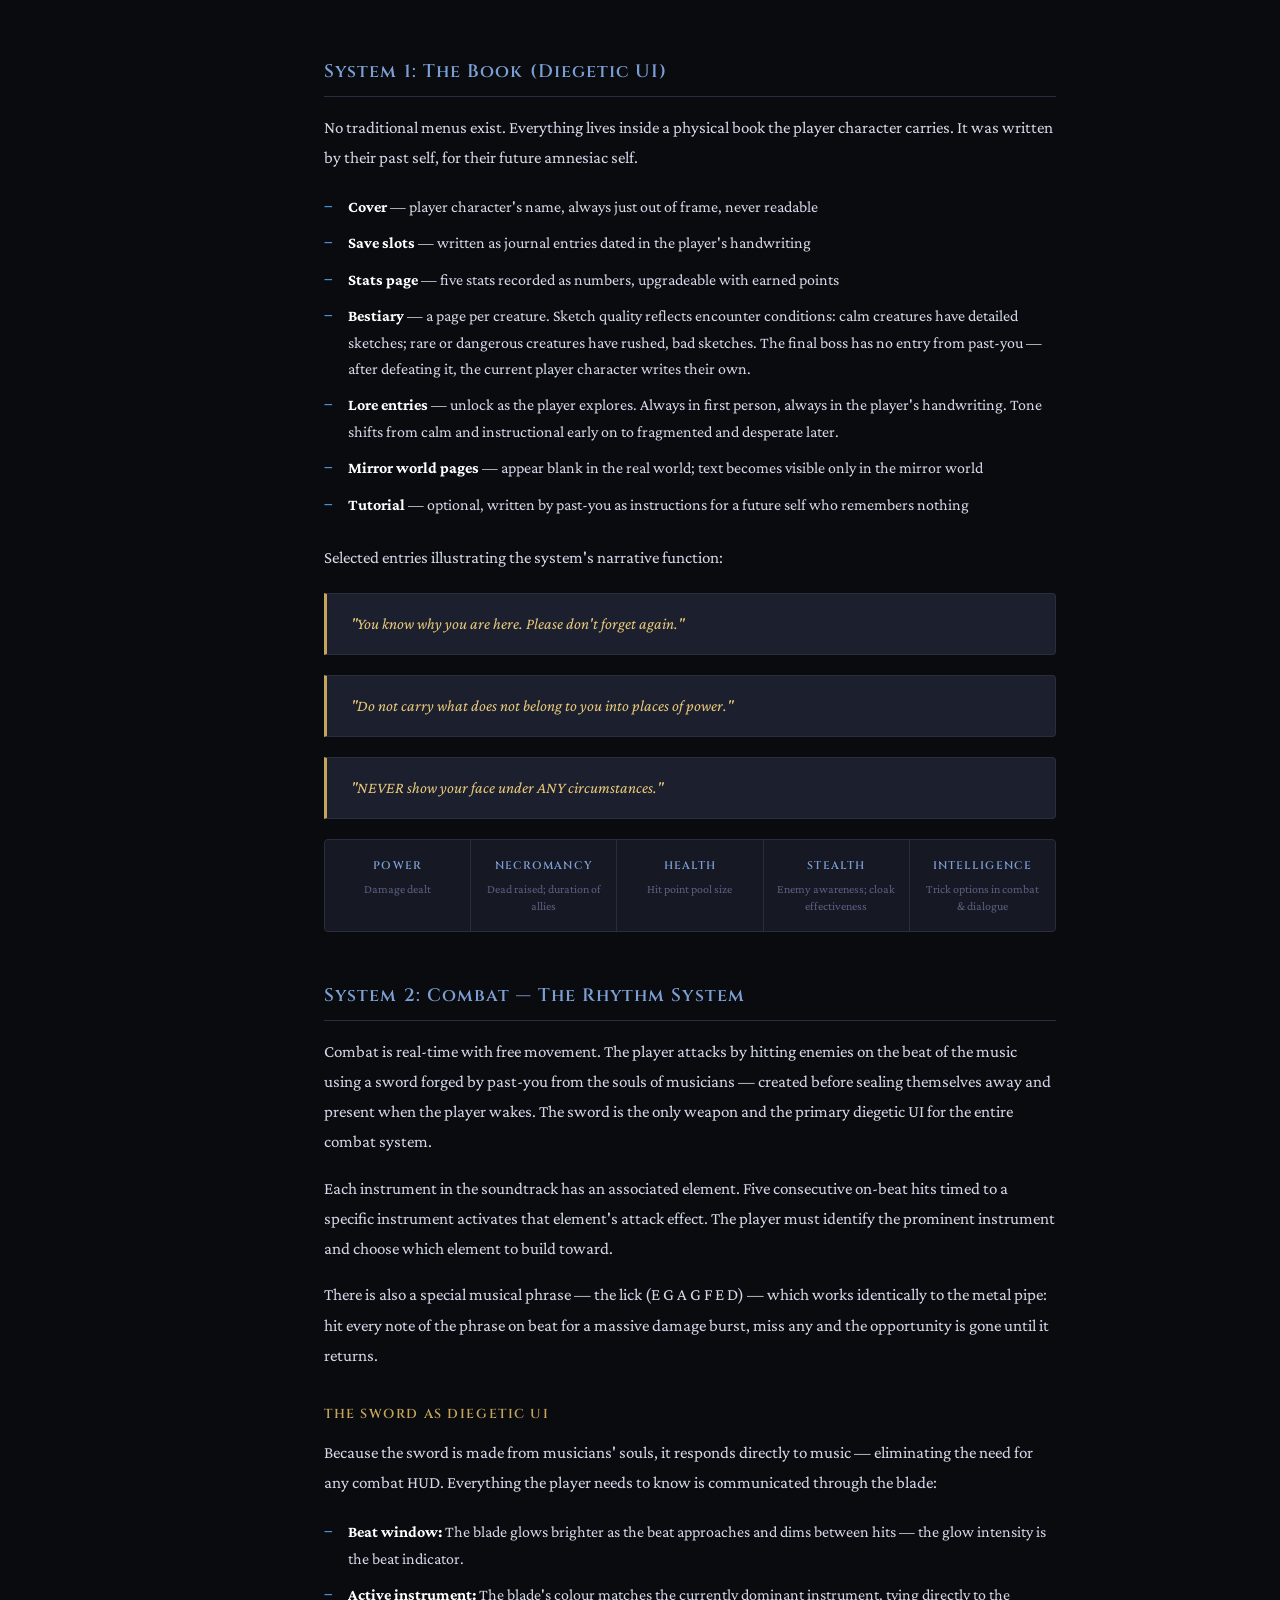
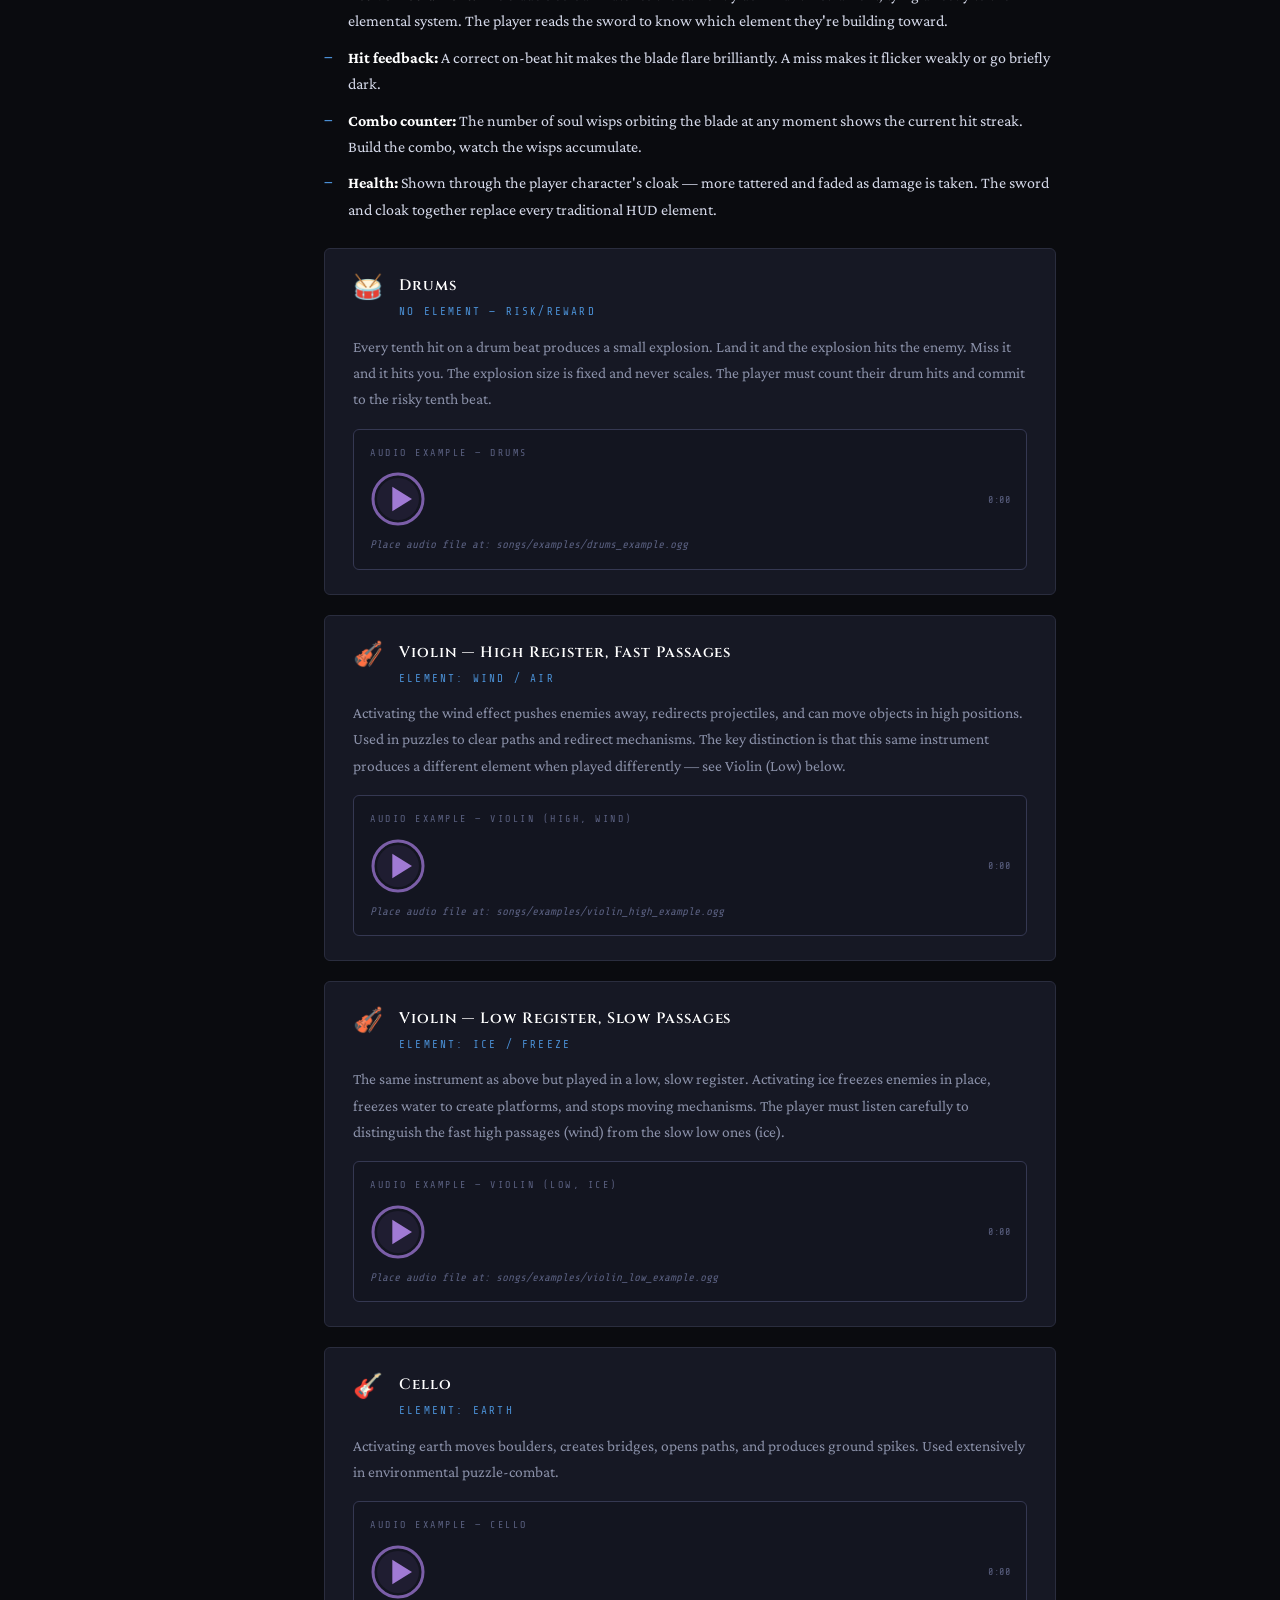
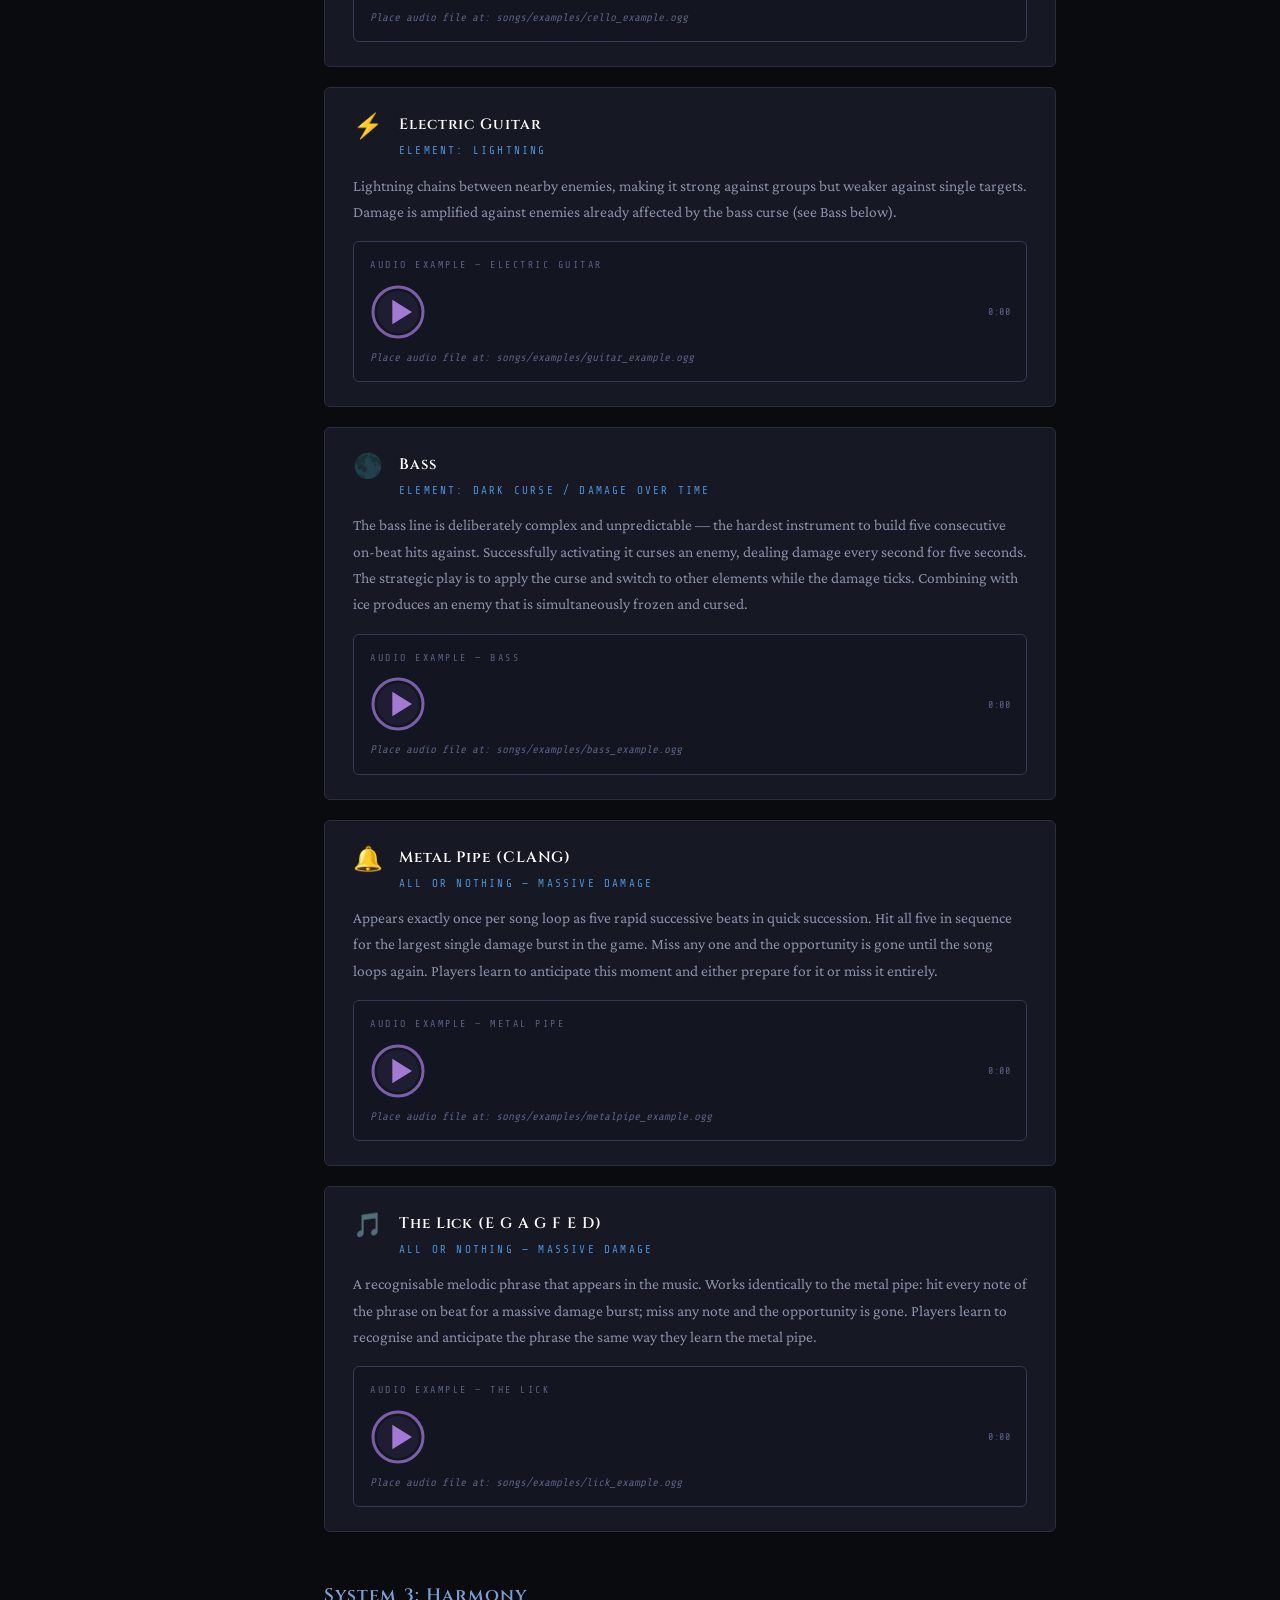
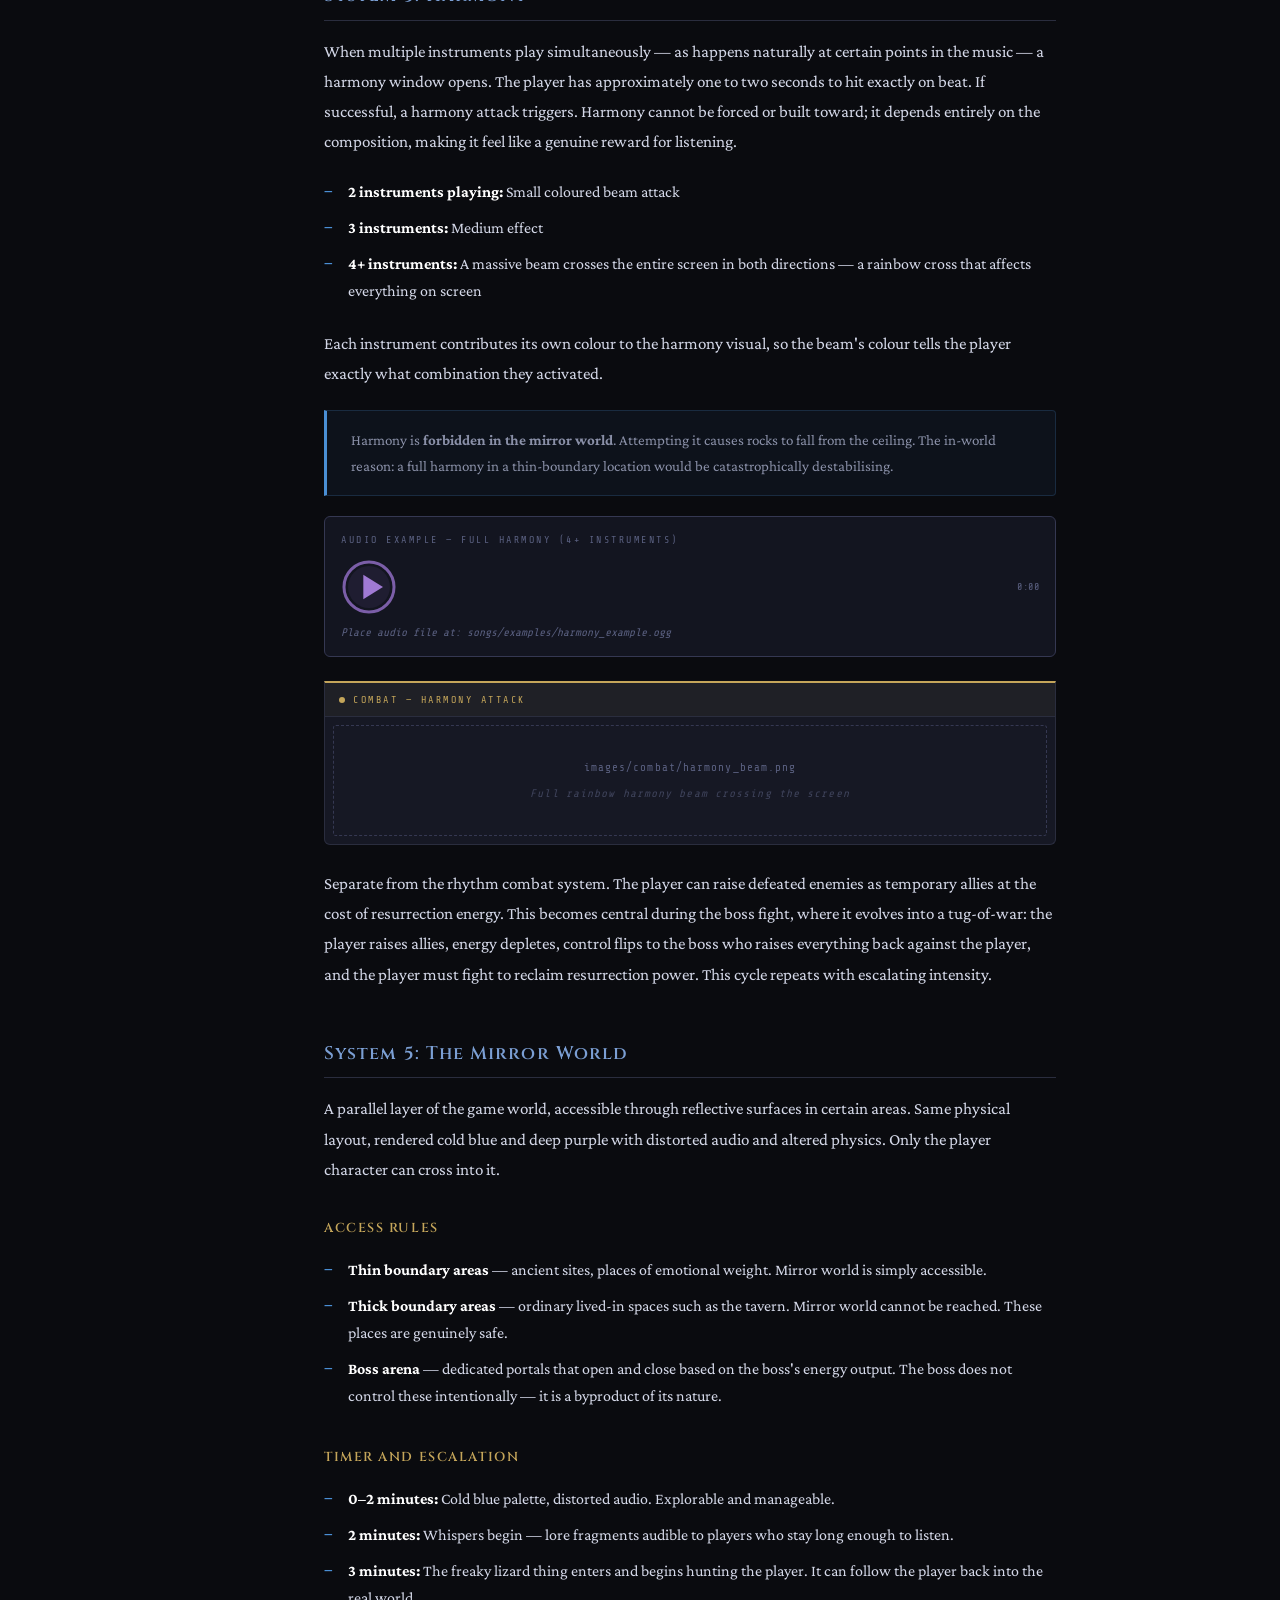
==== commit b95d9e13: "Add files via upload" ====
--- a/index.html
+++ b/index.html
@@ -38,17 +38,8 @@
   <a href="#mirrorworld" class="sub-link">Mirror World</a>
   <a href="#stealth" class="sub-link">Stealth</a>
   <a href="#puzzles" class="sub-link">Mirror World Puzzles</a>
-  <a href="#mafia" class="sub-link">Mafia Boss Storyline</a>
-  <a href="#kytti" class="sub-link">Kytti</a>
-  <a href="#crystal" class="sub-link">The Crystal</a>
-  <a href="#figurines" class="sub-link">Figurines & Secret Battles</a>
-  <a href="#rats" class="sub-link">Rat Side Quests</a>
-  <a href="#bossfight" class="sub-link">The Boss Fight</a>
-  <a href="#endings" class="sub-link">The Endings</a>
   <a href="#interactivity" class="sub-link">Interactivity</a>
   <a href="#ux" class="sub-link">UX Design</a>
-  <a href="#music" class="section-link">Appendix — Music</a>
-  <a href="#credits" class="sub-link">Credits</a>
   <a href="#gallery" class="section-link">Concept Art Gallery</a>
 </nav>
 
@@ -57,7 +48,7 @@
 
   <!-- HERO -->
   <div class="hero">
-    <div class="hero-eyebrow">Game Design Document · Version 5.20</div>
+    <div class="hero-eyebrow">Game Design Document · Version 5.24</div>
     <h1>BOUND MEMORIES</h1>
     <div class="hero-subtitle">Puzzle-Combat Adventure · Dark Fantasy Narrative</div>
     <div class="hero-quote">"An amnesiac necromancer wakes inside their own prison, retraces a past they deliberately erased, and must confront the consequence of what they once did."</div>
@@ -293,8 +284,19 @@
     </div>
 
     <h2 class="subsection" id="rhythm">System 2: Combat — The Rhythm System</h2>
-    <p>Combat is real-time with free movement. The player attacks by hitting enemies on the beat of the music. Each instrument in the soundtrack has an associated element. Five consecutive on-beat hits timed to a specific instrument activates that element's attack effect. The player must identify the prominent instrument and choose which element to build toward.</p>
+    <p>Combat is real-time with free movement. The player attacks by hitting enemies on the beat of the music using a sword forged by past-you from the souls of musicians — created before sealing themselves away and present when the player wakes. The sword is the only weapon and the primary diegetic UI for the entire combat system.</p>
+    <p>Each instrument in the soundtrack has an associated element. Five consecutive on-beat hits timed to a specific instrument activates that element's attack effect. The player must identify the prominent instrument and choose which element to build toward.</p>
     <p>There is also a special musical phrase — the lick (E G A G F E D) — which works identically to the metal pipe: hit every note of the phrase on beat for a massive damage burst, miss any and the opportunity is gone until it returns.</p>
+
+    <h3 class="subsub">The Sword as Diegetic UI</h3>
+    <p>Because the sword is made from musicians' souls, it responds directly to music — eliminating the need for any combat HUD. Everything the player needs to know is communicated through the blade:</p>
+    <ul>
+      <li><strong>Beat window:</strong> The blade glows brighter as the beat approaches and dims between hits — the glow intensity is the beat indicator.</li>
+      <li><strong>Active instrument:</strong> The blade's colour matches the currently dominant instrument, tying directly to the elemental system. The player reads the sword to know which element they're building toward.</li>
+      <li><strong>Hit feedback:</strong> A correct on-beat hit makes the blade flare brilliantly. A miss makes it flicker weakly or go briefly dark.</li>
+      <li><strong>Combo counter:</strong> The number of soul wisps orbiting the blade at any moment shows the current hit streak. Build the combo, watch the wisps accumulate.</li>
+      <li><strong>Health:</strong> Shown through the player character's cloak — more tattered and faded as damage is taken. The sword and cloak together replace every traditional HUD element.</li>
+    </ul>
 
     <div class="instrument-card">
       <div class="instrument-header">
@@ -527,6 +529,15 @@
     <p>Its bestiary entry, written by past-you who encountered it once before: <em>"Freaky lizard... thing (???)"</em> accompanied by a bad sketch.</p>
     <h3 class="subsub">The Guardian Eyes</h3>
     <p>Floating red eyes with no visible body, present in the mirror world and visible behind the player's reflection in every mirror throughout the game. They appear far in the background in the first mirror the player finds. They get closer as the game progresses. By the final area before the boss, they press against the surface of the mirror from behind. The game never explains them. There is no bestiary entry. They have been getting closer the entire time.</p>
+
+    <h3 class="subsub">Mirror World Diegetic Indicators</h3>
+    <p>No timer is shown on screen. The mirror world communicates danger entirely through the world itself:</p>
+    <ul>
+      <li><strong>Shadow distortion (timer):</strong> The player character's shadow grows increasingly wrong the longer they stay — stretching at impossible angles, moving slightly out of sync. At two minutes it begins moving independently of the player. This is the visual equivalent of the whispers starting.</li>
+      <li><strong>Reflection lag (timer):</strong> The player character's reflection in mirror world surfaces begins to lag slightly behind real movement as the timer progresses — a fraction of a second at first, growing more pronounced. By three minutes it is clearly wrong.</li>
+      <li><strong>Sword wisps (timer):</strong> The soul wisps orbiting the blade are drawn toward the mirror world boundary the longer the player stays, as though something on the other side is attracting them. They strain noticeably against their orbit as the three minute threshold approaches.</li>
+    </ul>
+
     <div class="audio-slot">
       <div class="audio-slot-label">Audio Example — Mirror World Atmosphere</div>
       <div class="bm-player" data-src="songs/examples/mirrorworld_example.ogg">
@@ -558,6 +569,13 @@
       <li><strong>45 seconds:</strong> Guardian eyes begin shooting beams, dealing damage</li>
     </ul>
     <p>Surfacing mid-stealth causes immediate detection — a cloaked figure shimmering into existence in the middle of a room is noticed regardless of position. Stealth is a tool for planned movement, not an escape option. When the player surfaces, the guardian eyes disperse back into them — a visual reflection of the player anchoring both worlds together during stealth.</p>
+
+    <h3 class="subsub">Stealth Diegetic Indicators</h3>
+    <p>No stealth timer is shown on screen. The player reads their own character:</p>
+    <ul>
+      <li><strong>Cloak edges (timer):</strong> The cloak becomes faintly visible at the edges as the stealth timer runs down — the cloaking effect degrading in real time. At 30 seconds the edges shimmer slightly. At 45 seconds the whole cloak is visibly unstable.</li>
+      <li><strong>Sword glow (stealth active):</strong> The sword suppresses its own glow during stealth — dims right down to avoid giving the player away. It brightens again the moment they surface. A player who forgets they are cloaked will notice their sword has gone quiet.</li>
+    </ul>
 
     <h2 class="subsection" id="puzzles">System 7: Mirror World Puzzles</h2>
     <p>Puzzle rooms are self-contained and entered through the mirror world. Their doors are shut — the freaky lizard thing cannot enter. The player can hear it attempting to get in and eventually giving up.</p>
@@ -571,171 +589,17 @@
     </ul>
     <p>Early puzzle areas introduce one or two properties at a time. Late game areas combine multiple properties simultaneously.</p>
 
-    <h2 class="subsection" id="mafia">System 8: The Mafia Boss Storyline</h2>
-    <p>The Mafia Boss controls the Citadel. He is a large, physically imposing figure — deliberately intimidating — who wears a necklace and chains bearing his own eye symbol. He runs the Citadel through manufactured debts and enforced loyalty.</p>
-    <p>Early in the game, his henchmen approach the player in the tavern and press money into their hands — a fabricated loan for something they claim the player did. This debt is entirely invented. When the henchmen demand the player remove their hood to confirm identity, the player cannot comply — the book's rule forbids it. The player's unusually low vocal tone has already told the henchmen what they wanted to know, but neither side acknowledges this. One henchman begins to say "are you—" and is immediately cut off by the other.</p>
-    <p>The player is taken to the Mafia Boss's headquarters: a medium-sized office with a plush red chair, a grand desk, and various objects that can be examined with an investigate prompt (right click cancels the examine animation at any time). The boss explains the debt terms. The player may attempt to refuse — it does not matter. The debt is assigned regardless.</p>
-    <p>Later, during a second tavern visit, the Mafia Boss's henchmen return to collect. Annoyed by Kytti's music, they attack her. Kytti immediately and completely destroys them without warning or visible effort. She resumes playing, unbothered. The player pickpockets the loan money back from the wreckage. The debt is cleared.</p>
-    <p>After this, the player may optionally give items to the henchmen. There is no reward. There is no acknowledgement. The option exists.</p>
-
-    <h2 class="subsection" id="kytti">System 9: Kytti</h2>
-    <p>Kytti is a large, round, cream-coloured cat who sits on a stool in the tavern and plays music. The tavern is one of the few genuinely safe spaces in the game — the mirror world cannot be reached there, enemies do not enter, and the atmosphere is warm and comfortable.</p>
-    <p>Kytti's bestiary entry, written by past-you: <em>"Cool cat kitty cat (music cat)"</em>. No stats, no threat assessment, no notes on behaviour. Past-you simply wanted to document that Kytti exists.</p>
-    <p>The Mafia Boss's henchmen, annoyed by her music during their second visit to collect the debt, attack her. This is their mistake. Kytti destroys them immediately and without visible effort, then resumes playing. The player pickpockets the loan money back. Kytti does not acknowledge any of this.</p>
-    <p>If the player also attacks Kytti: the music shifts to a lower pitch and the player is immediately killed. No warning, no health bar, no introduction. Kytti resumes normal activity, unbothered. The henchmen already made this mistake. The player does not need to repeat it.</p>
-    <p><strong>Why this happens (mechanical, not shown to player):</strong> Kytti is a natural one-entity harmony — all instruments simultaneously, perfectly in sync. Idle play is passive. Any attack briefly interrupts this, but Kytti's retaliation immediately reharmonises as a full-power attack before anyone can capitalise. Building five on-beat hits against her is impossible. The game never explains this.</p>
-    <p>Kytti's battle music is lower pitched than the idle music, following the world's established rule: lower pitch indicates greater power. Kytti in battle mode is at full power. The system is consistent.</p>
-    <div class="audio-slot">
-      <div class="audio-slot-label">Audio Example — Kytti Idle (Cheerful, High Pitch)</div>
-      <div class="bm-player" data-src="songs/examples/kytti_idle.ogg">
-        <button class="bm-circle-btn" aria-label="Play/Pause"><canvas></canvas></button>
-        <div class="bm-center">
-          <div class="bm-progress-wave-wrap"><canvas class="bm-waveform"></canvas></div>
-        </div>
-        <canvas class="bm-freq"></canvas>
-        <div class="bm-time">0:00</div>
-      </div>
-      <div class="audio-slot-hint">Place audio file at: songs/examples/kytti_idle.ogg</div>
-    </div>
-    <div class="audio-slot">
-      <div class="audio-slot-label">Audio Example — Kytti Battle (Low Pitch, Full Power)</div>
-      <div class="bm-player" data-src="songs/examples/kytti_battle.ogg">
-        <button class="bm-circle-btn" aria-label="Play/Pause"><canvas></canvas></button>
-        <div class="bm-center">
-          <div class="bm-progress-wave-wrap"><canvas class="bm-waveform"></canvas></div>
-        </div>
-        <canvas class="bm-freq"></canvas>
-        <div class="bm-time">0:00</div>
-      </div>
-      <div class="audio-slot-hint">Place audio file at: songs/examples/kytti_battle.ogg</div>
-    </div>
-
-    <h2 class="subsection" id="crystal">System 10: The Mysterious Pink Crystal</h2>
-    <p>Somewhere in the Citadel, the player finds a pink crystal on the ground. When picked up, its name displays in large, heavy, imposing font: <strong>…</strong></p>
-    <p>The game never names it, never explains it, and never tells the player what it is for. The only relevant book entry reads: <em>"Do not carry what does not belong to you into places of power."</em></p>
-    <ul>
-      <li><strong>Carried into the boss fight:</strong> merges with the boss on entry, activating additional attack phases, draining resurrection energy faster, and triggering new hazards. The fight becomes significantly harder.</li>
-      <li><strong>Used on a figurine in a shop:</strong> initiates a secret pocket dimension battle for that figurine (see System 11).</li>
-    </ul>
-
-    <h2 class="subsection" id="figurines">System 11: Figurine Easter Eggs and Secret Battles</h2>
-    <p>Two shops in the Citadel contain shelves of small figurines. The player can examine any figurine. There is no collection mechanic, no reward for examining them — they are references to characters from specific online content creator communities. These references are purely cosmetic and the game is fully enjoyable without recognising any of them.</p>
-    <p>If the player carries the pink crystal when touching a figurine, they are pulled into a secret pocket dimension battle with its own rules and music:</p>
-    <ul>
-      <li><strong>Eggchan</strong> (giant blue eyeball head figure) — Battle: single devastating divine attack. Always wins. No exceptions.</li>
-      <li><strong>Wemmbu</strong> (purple blob with tiara) — Battle: orbital strikes with targeting indicators, then heavy mace slams. Hard but beatable.</li>
-      <li><strong>Flamefrags</strong> (red fire figure) — Battle: fast, aggressive, reads player movement. Hard but beatable.</li>
-      <li><strong>Spoke</strong> (dark silhouette with flowing cape) — Battle: exploits game mechanics deliberately — teleports, ignores collision. Mostly wins.</li>
-      <li><strong>Parrot</strong> (figure with colourful wings) — Battle: chess. The game transitions to a chess match. The player loses.</li>
-      <li><strong>Theobald</strong> (round yellow bird with sunglasses) — Battle: TNT minecart explosions. Medium difficulty — easier if the player uses the mirror world to see where the next explosion will land before it arrives.</li>
-      <li><strong>Slushly</strong> (yellow and purple figure) — Battle: robs the player mid-fight, uses their own stats against them but not effectively. Medium difficulty.</li>
-    </ul>
-    <div class="warning">
-      <strong>⚠ Development Flag — Licensing</strong>
-      The music used in Slushly's battle has a licensing restriction. This music must be disabled and replaced before the game is released publicly. This must be actioned before release.
-    </div>
-
-    <h2 class="subsection" id="rats">System 12: Rat Side Quests</h2>
-    <p>Seven optional rat battles are hidden across different areas of the Citadel. Defeating a rat transfers its elemental ability to the final boss fight — the boss cycles through the abilities of defeated rats, each tied to a specific instrument in the boss fight's music. Players who completed rat quests will recognise each ability pattern from having already fought it.</p>
-    <ul>
-      <li>🧊 <strong>Ice Rat</strong> — frozen cave areas</li>
-      <li>🔥 <strong>Fire Rat</strong> — volcanic/hot areas</li>
-      <li>✨ <strong>Aether Rat</strong> — ethereal areas near mirror world thin spots</li>
-      <li>🏜️ <strong>Sand Rat</strong> — sandy/dusty areas</li>
-      <li>🌿 <strong>Jungle Rat</strong> — overgrown ruins</li>
-      <li>💀 <strong>Dungeon Rat</strong> — deepest dungeon area ("Pulverising a Dungeon Rat into a Fibrous Powder"). Defeated rats transfer an ability to the boss fight. The Dungeon Rat was destroyed too thoroughly. It contributes nothing. There is a brief gap in the boss's ability cycle where its contribution would have been.</li>
-      <li>🌑 <strong>Void Rat</strong> — deepest darkest area, final one</li>
-    </ul>
-    <p>All seven rat battle themes are licensed from Azali (credited in game, used with permission).</p>
-
-    <h2 class="subsection" id="bossfight">System 13: The Boss Fight</h2>
-    <p>The boss fight takes place in a vast arena — the thinnest point in the world, where the boundary between realities is nearly nonexistent. The cave exploration music cuts out. The breakcore track begins.</p>
-    <p>The boss is a small lizard-type creature — not to be confused with the freaky lizard thing from the mirror world, which is a different creature entirely. The arena is enormous. The game treats this with complete seriousness and never comments on the size disparity.</p>
-    <h3 class="subsub">Music-Driven Hazards</h3>
-    <p>Specific synthesiser sounds in the breakcore track trigger environmental hazards: ground pulling the player toward the boss, walls closing, floor tiles becoming dangerous. Players who learn to associate sounds with hazards can anticipate and avoid them. New players will be caught off guard.</p>
-    <h3 class="subsub">Portal System</h3>
-    <p>The arena contains mirror world portals that open and close based on the boss's energy output — not as a deliberate tactic, but as a byproduct of its nature. When open: mirror world available, certain attacks counterable from inside, harmony impossible, timer toward danger runs. When closed: real world only, harmony windows available, full necromancy active.</p>
-    <h3 class="subsub">Necromancy Tug-of-War</h3>
-    <p>The player raises fallen enemies as allies. Energy depletes, control flips to the boss who raises everything back. The player fights to reclaim resurrection control. The cycle repeats with escalating intensity.</p>
-    <h3 class="subsub">Rat Abilities</h3>
-    <p>If the player defeated rat side quests, the boss cycles through those elemental abilities. Each is tied to a dominant instrument in the breakcore track — the music signals what is coming. Players who completed rat quests recognise the patterns.</p>
-    <h3 class="subsub">After the Boss</h3>
-    <p>The player character opens the book. The screen fades to black. When it returns, a new bestiary entry exists — written by the current player character, not by past-you. The handwriting is slightly different. It reads: <em>"kinda powerful lil guy"</em>. Below it is a rough sketch.</p>
-    <div class="audio-slot">
-      <div class="audio-slot-label">Audio Example — Boss Fight Breakcore</div>
-      <div class="bm-player" data-src="songs/examples/bossfight_example.ogg">
-        <button class="bm-circle-btn" aria-label="Play/Pause"><canvas></canvas></button>
-        <div class="bm-center">
-          <div class="bm-progress-wave-wrap"><canvas class="bm-waveform"></canvas></div>
-        </div>
-        <canvas class="bm-freq"></canvas>
-        <div class="bm-time">0:00</div>
-      </div>
-      <div class="audio-slot-hint">Place audio file at: songs/examples/bossfight_example.ogg</div>
-    </div>
-
-    <h2 class="subsection" id="endings">System 14: The Endings</h2>
-    <p>When the boss is defeated, the player character is immediately trapped. The act of winning proves exactly why they needed to be contained. Full memory returns. The player character — and through the book entries and lore, the player — understands everything: what they did, why they sealed themselves away, why the book carries the warnings it does.</p>
-    <p>The game never directly states what the player character did. The truth is assembled from fragments. The player is trusted to reach their own conclusions.</p>
-
-    <div class="ending-grid">
-      <div class="ending-card seal">
-        <h4>Ending A — Seal Yourself</h4>
-        <p>The memory of what they did is unbearable. The player character chooses to seal themselves away again — not because they are forced to, but because they cannot live with knowing. They close their eyes. No speech. No dramatic moment. It simply ends.</p>
-        <div class="audio-slot">
-          <div class="audio-slot-label">Seal Ending Music</div>
-          <div class="bm-player" data-src="songs/examples/ending_seal.ogg">
-        <button class="bm-circle-btn" aria-label="Play/Pause"><canvas></canvas></button>
-        <div class="bm-center">
-          <div class="bm-progress-wave-wrap"><canvas class="bm-waveform"></canvas></div>
-        </div>
-        <canvas class="bm-freq"></canvas>
-        <div class="bm-time">0:00</div>
-      </div>
-          <div class="audio-slot-hint">songs/examples/ending_seal.ogg</div>
-        </div>
-      </div>
-      <div class="ending-card amulet">
-        <h4>Ending B — Take the Amulet</h4>
-        <p>Past-you left an amulet in the book for this moment. Taking it permanently limits the player character's power. The memory pages burn as the amulet is accepted. The player character walks out into the world — curious, free, carrying a question they can never fully answer.</p>
-        <div class="audio-slot">
-          <div class="audio-slot-label">Amulet Ending Music</div>
-          <div class="bm-player" data-src="songs/examples/ending_amulet.ogg">
-        <button class="bm-circle-btn" aria-label="Play/Pause"><canvas></canvas></button>
-        <div class="bm-center">
-          <div class="bm-progress-wave-wrap"><canvas class="bm-waveform"></canvas></div>
-        </div>
-        <canvas class="bm-freq"></canvas>
-        <div class="bm-time">0:00</div>
-      </div>
-          <div class="audio-slot-hint">songs/examples/ending_amulet.ogg</div>
-        </div>
-      </div>
-    </div>
-    <div class="note-box">Neither ending is correct. One is sacrifice. One is survival.</div>
-
-    <div class="img-grid">
-      <div class="img-slot" data-img="images/endings/ending_seal.png" data-caption="Ending A — Seal">
-        <div class="img-slot-label">Endings — Seal</div>
-        <div class="img-slot-placeholder">images/endings/ending_seal.png<span>The character sealing themselves away</span></div>
-      </div>
-      <div class="img-slot" data-img="images/endings/ending_amulet.png" data-caption="Ending B — Amulet">
-        <div class="img-slot-label">Endings — Amulet</div>
-        <div class="img-slot-placeholder">images/endings/ending_amulet.png<span>The character walking out, free</span></div>
-      </div>
-    </div>
-
     <h2 class="subsection" id="interactivity">3.4 Interactivity</h2>
     <h3 class="subsub">Action and Feedback</h3>
-    <p>Every on-beat hit produces distinct audio and visual feedback. Missing the beat has a clear response. Elemental activations are visually distinct. Harmony attacks are screen-filling events. The metal pipe and the lick — all-or-nothing moments — are the loudest, most satisfying sounds in the game when landed. Every player action is communicated clearly and immediately.</p>
+    <p>Every on-beat hit produces distinct audio and visual feedback. Missing the beat has a clear response. Elemental activations are visually distinct. Harmony attacks are screen-filling events. Every player action is communicated clearly and immediately.</p>
     <h3 class="subsub">Short-Term Cognition</h3>
-    <p>The rhythm combat system demands constant short-term attention: which instrument is prominent? Is a harmony approaching? Is the tenth drum hit coming? Is the metal pipe or lick about to arrive? Mirror world navigation adds parallel pressure: how long have I been in here? Can I solve this before the three-minute threshold?</p>
+    <p>The rhythm combat system demands constant short-term attention: which instrument is prominent? Is a harmony approaching? Is the tenth drum hit coming? Mirror world navigation adds parallel pressure: how long have I been in here? Can I solve this puzzle before the three-minute threshold?</p>
     <h3 class="subsub">Long-Term Cognition</h3>
-    <p>Lore entries accumulate across the full game. The bestiary builds over time. Book entries grow more desperate in ways that only make sense in retrospect. Rat side quests teach elemental attack patterns that the boss fight then deploys — players who paid attention are rewarded with recognition at the climax.</p>
+    <p>Lore entries accumulate across the full game. The bestiary builds over time. Book entries grow more desperate in ways that only make sense in retrospect. Players who pay attention to the music and world are rewarded with recognition at the climax.</p>
     <h3 class="subsub">Emotional</h3>
-    <p>The book's voice — past-you addressing future-you — is the emotional spine of the game. The opening cutscene shows a deliberate act whose meaning the player cannot understand yet. The mirror world's wrongness escalates incrementally. The boss fight boss's entry, written by the current player character for the first time, signals that they are becoming someone again.</p>
+    <p>The book's voice — past-you addressing future-you — is the emotional spine of the game. The opening cutscene shows a deliberate act whose meaning the player cannot understand yet. The mirror world's wrongness escalates incrementally throughout the entire game.</p>
     <h3 class="subsub">Cultural</h3>
-    <p>The figurine Easter eggs reference specific online content creator communities that influenced the game's development. They are never explained in game. The rat battle music is licensed from Azali, a musician whose compositional style influenced the entire audio direction of the game.</p>
+    <p>The game's music draws influence from and collaboration with independent musicians whose work shaped the audio direction. These contributions are credited in full.</p>
 
     <h2 class="subsection" id="ux">3.5 User Experience Design</h2>
 
@@ -1050,7 +914,7 @@
 </main>
 
 <footer>
-  Bound Memories — Game Design Document v5.20 &nbsp;·&nbsp; For personal development and school submission use
+  Bound Memories — Game Design Document v5.21 &nbsp;·&nbsp; For personal development and school submission use
 </footer>
 
 <a href="#top" class="scroll-top" title="Back to top">↑</a>
@@ -1587,9 +1451,44 @@
     drawIdle(false);
   }
 
-  // Init all players on load
+  // Lazy init — only initialise a player when its button is first clicked
   document.addEventListener('DOMContentLoaded', () => {
-    document.querySelectorAll('.bm-player').forEach(initPlayer);
+    document.querySelectorAll('.bm-player').forEach(wrapper => {
+      const btn = wrapper.querySelector('.bm-circle-btn');
+      let initialised = false;
+      btn.addEventListener('click', () => {
+        if (!initialised) {
+          initialised = true;
+          initPlayer(wrapper);
+          // Trigger the click now that it's initialised
+          btn.click();
+        }
+      }, { once: false });
+      // Draw a static idle state without full init — just the play button shape
+      const canvas = btn.querySelector('canvas');
+      const ctx = canvas.getContext('2d');
+      const ro = new ResizeObserver(() => {
+        const dpr = window.devicePixelRatio || 1;
+        const w = btn.offsetWidth, h = btn.offsetHeight;
+        if (w > 0) {
+          canvas.width = w * dpr; canvas.height = h * dpr;
+          ctx.setTransform(dpr, 0, 0, dpr, 0, 0);
+          const cx = w/2, cy = h/2, r = w/2 - 3;
+          ctx.beginPath(); ctx.arc(cx, cy, r, 0, Math.PI*2);
+          ctx.strokeStyle = '#7b5ea8'; ctx.lineWidth = 3; ctx.stroke();
+          ctx.beginPath(); ctx.arc(cx, cy, r-4, 0, Math.PI*2);
+          ctx.fillStyle = 'rgba(123,94,168,0.12)'; ctx.fill();
+          ctx.fillStyle = '#a07ad4';
+          const ts = w * 0.22;
+          ctx.beginPath();
+          ctx.moveTo(cx - ts*0.6 + w*0.03, cy - ts);
+          ctx.lineTo(cx - ts*0.6 + w*0.03, cy + ts);
+          ctx.lineTo(cx + ts*1.0 + w*0.03, cy);
+          ctx.closePath(); ctx.fill();
+        }
+      });
+      ro.observe(btn);
+    });
   });
 
 })();
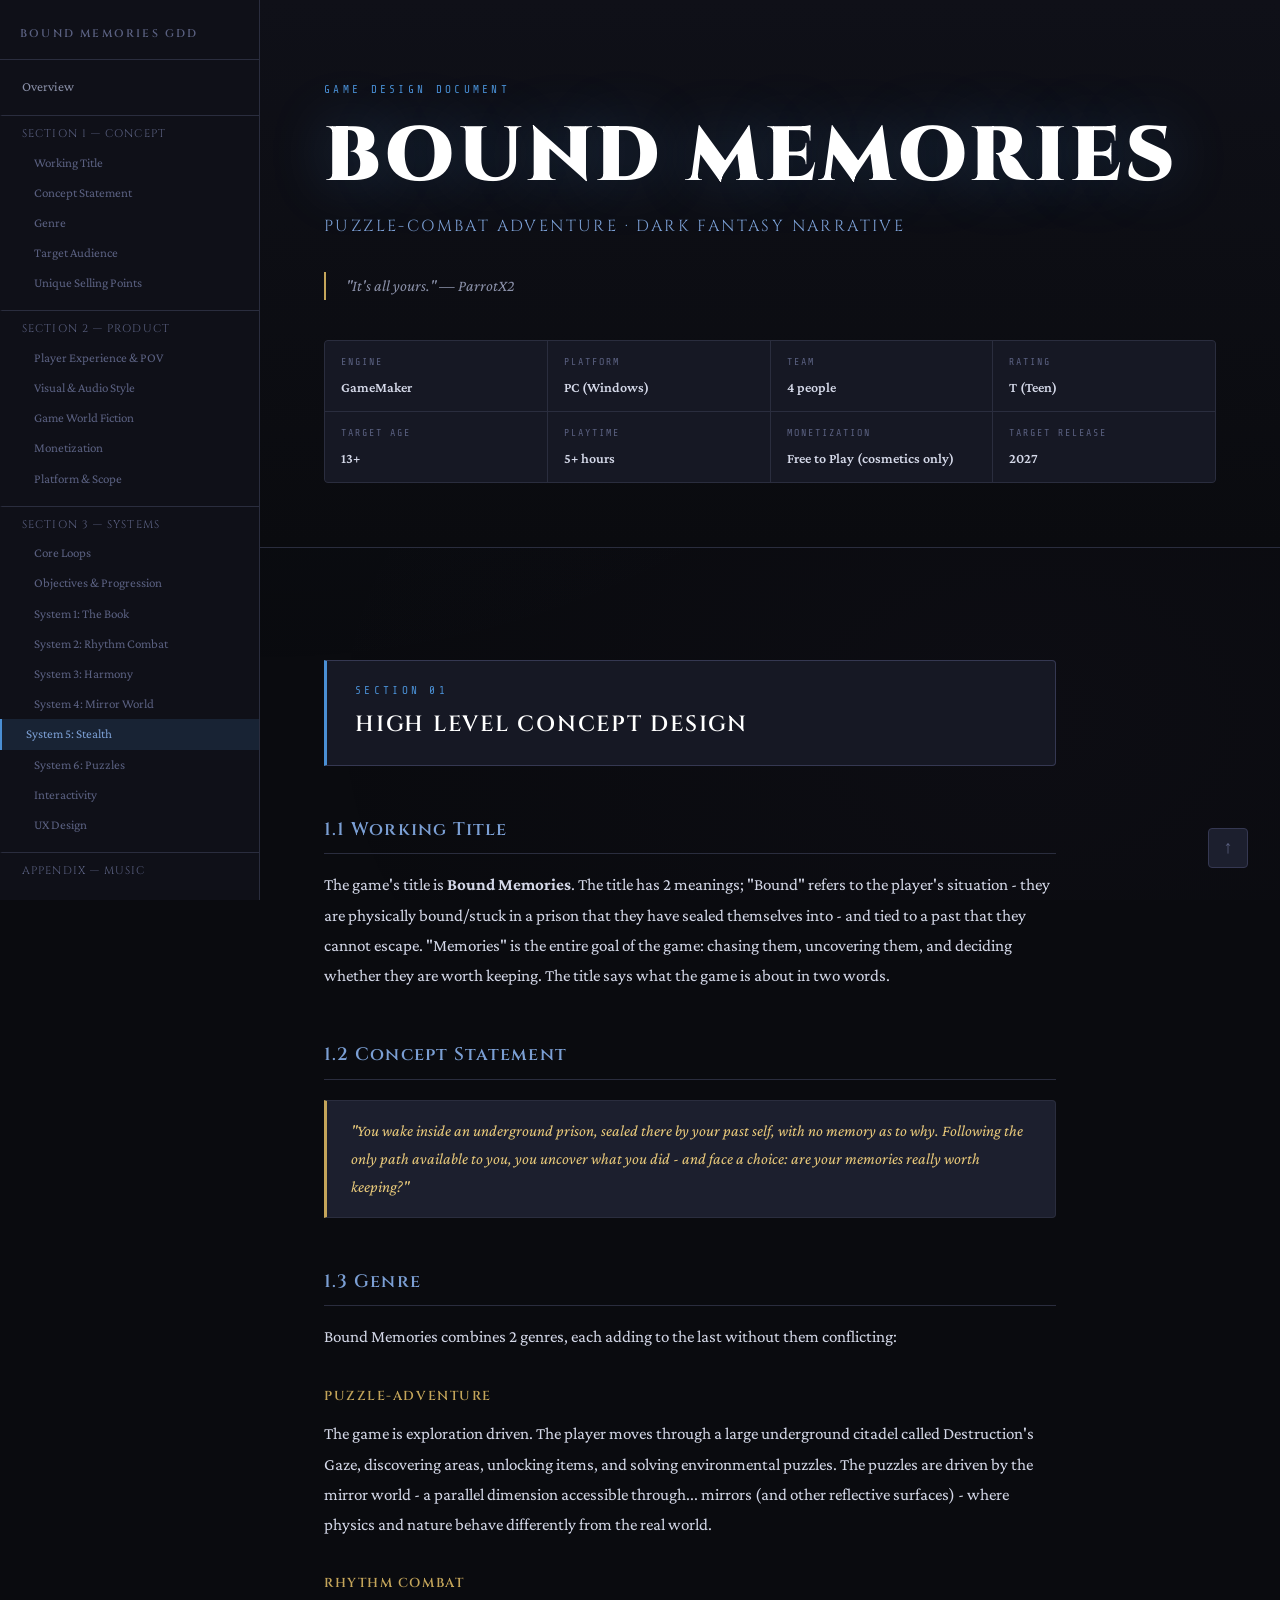
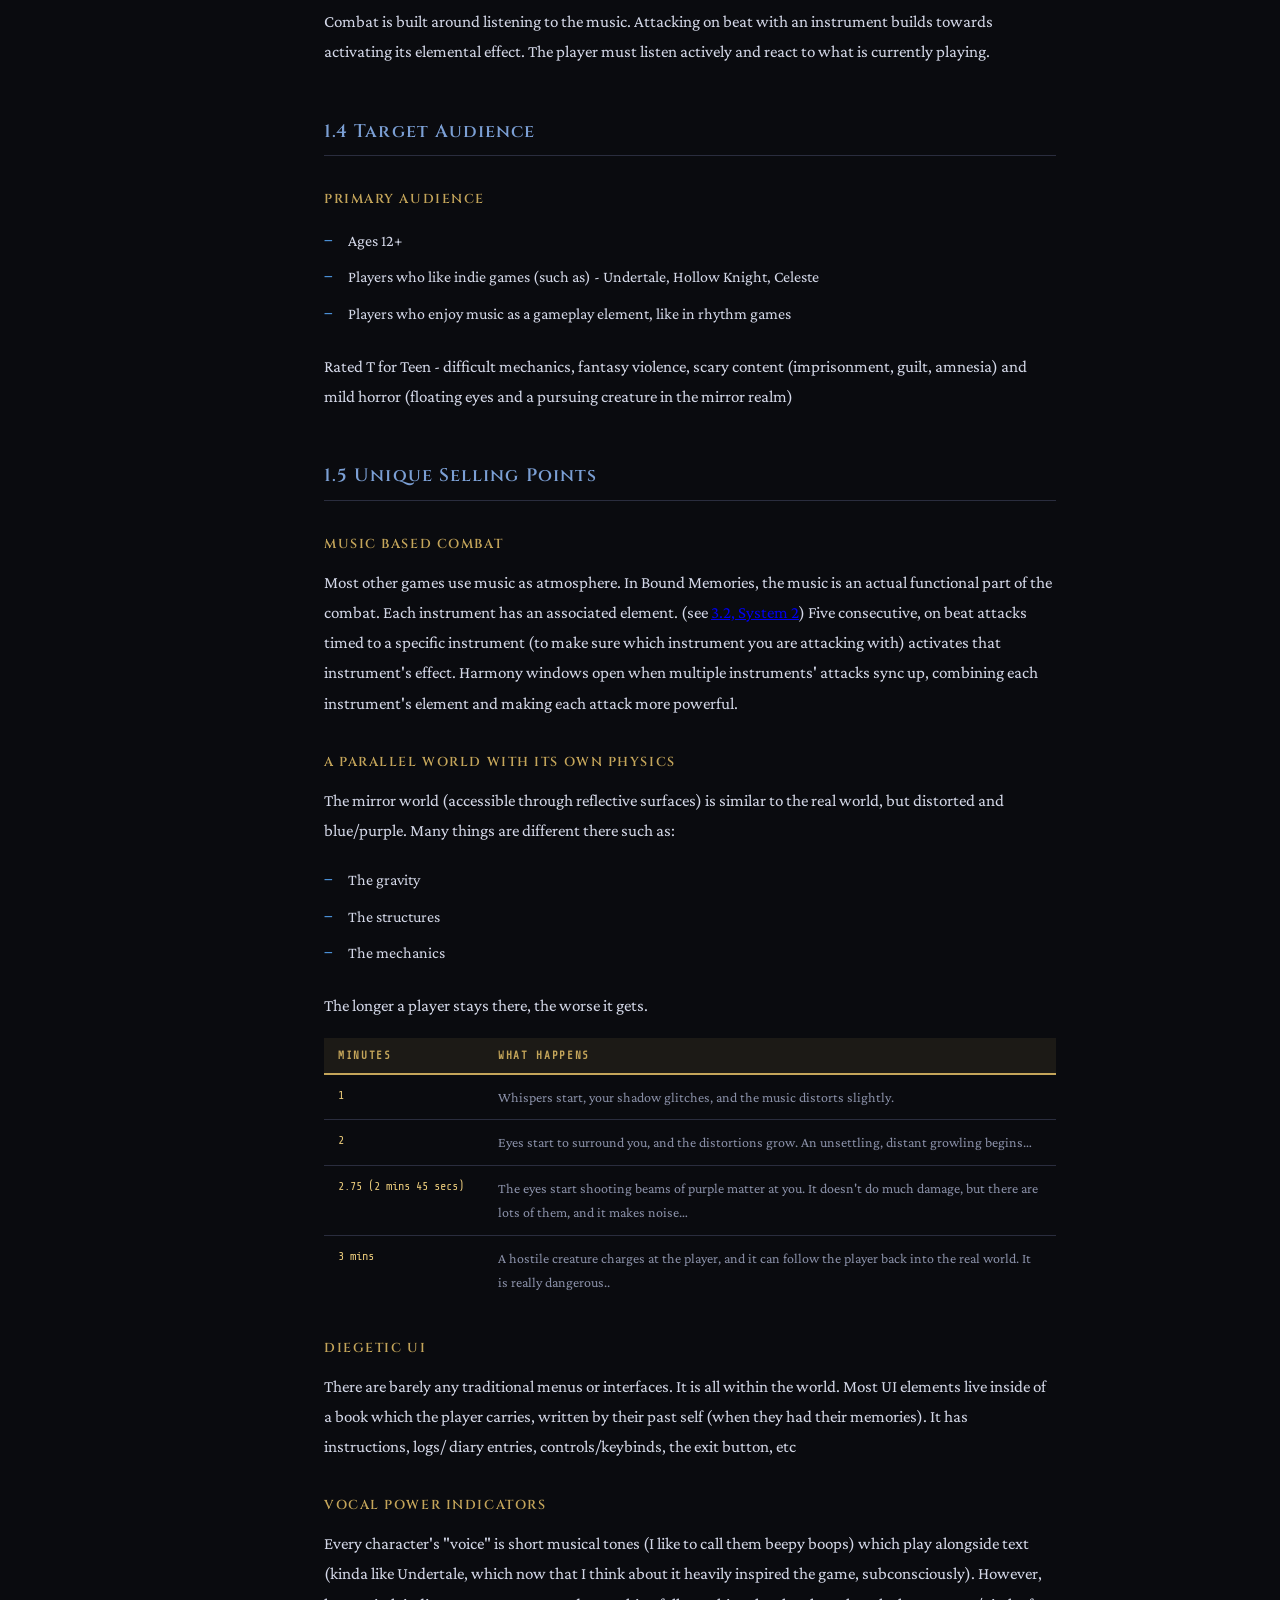
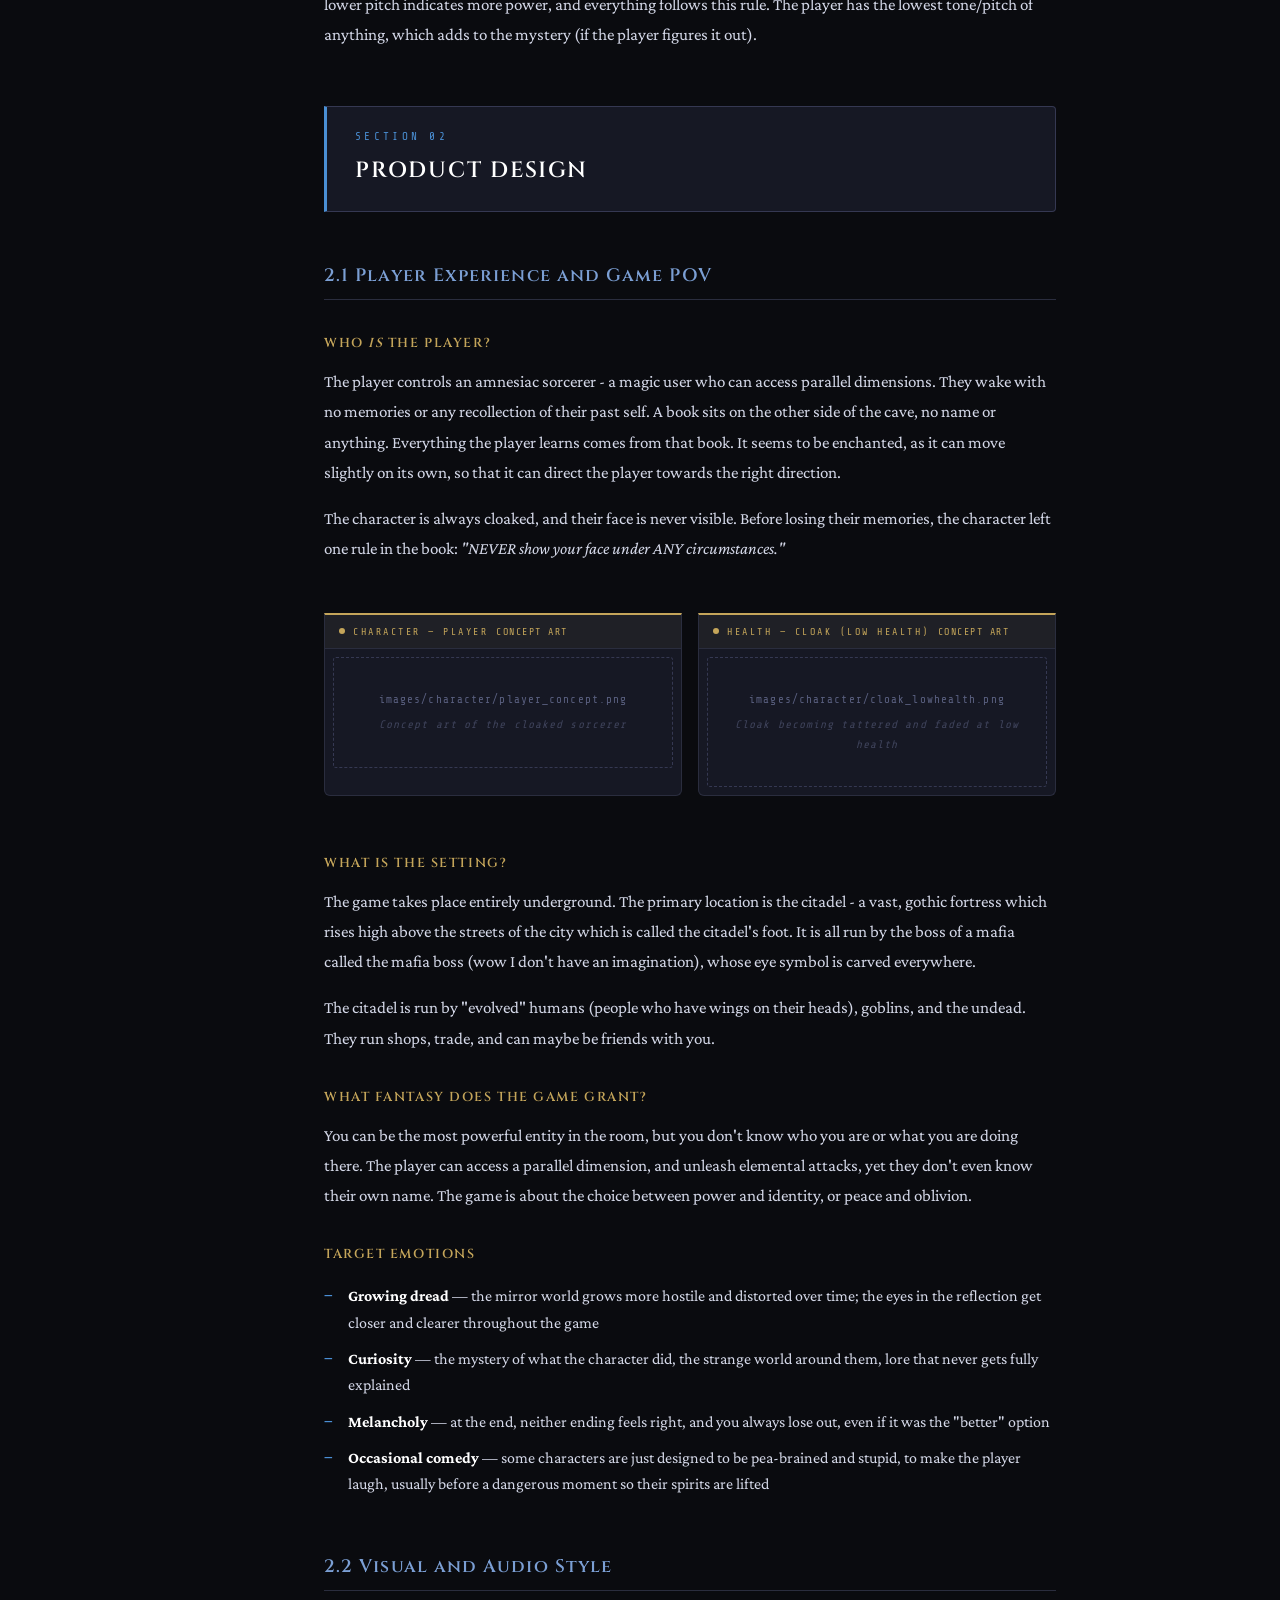
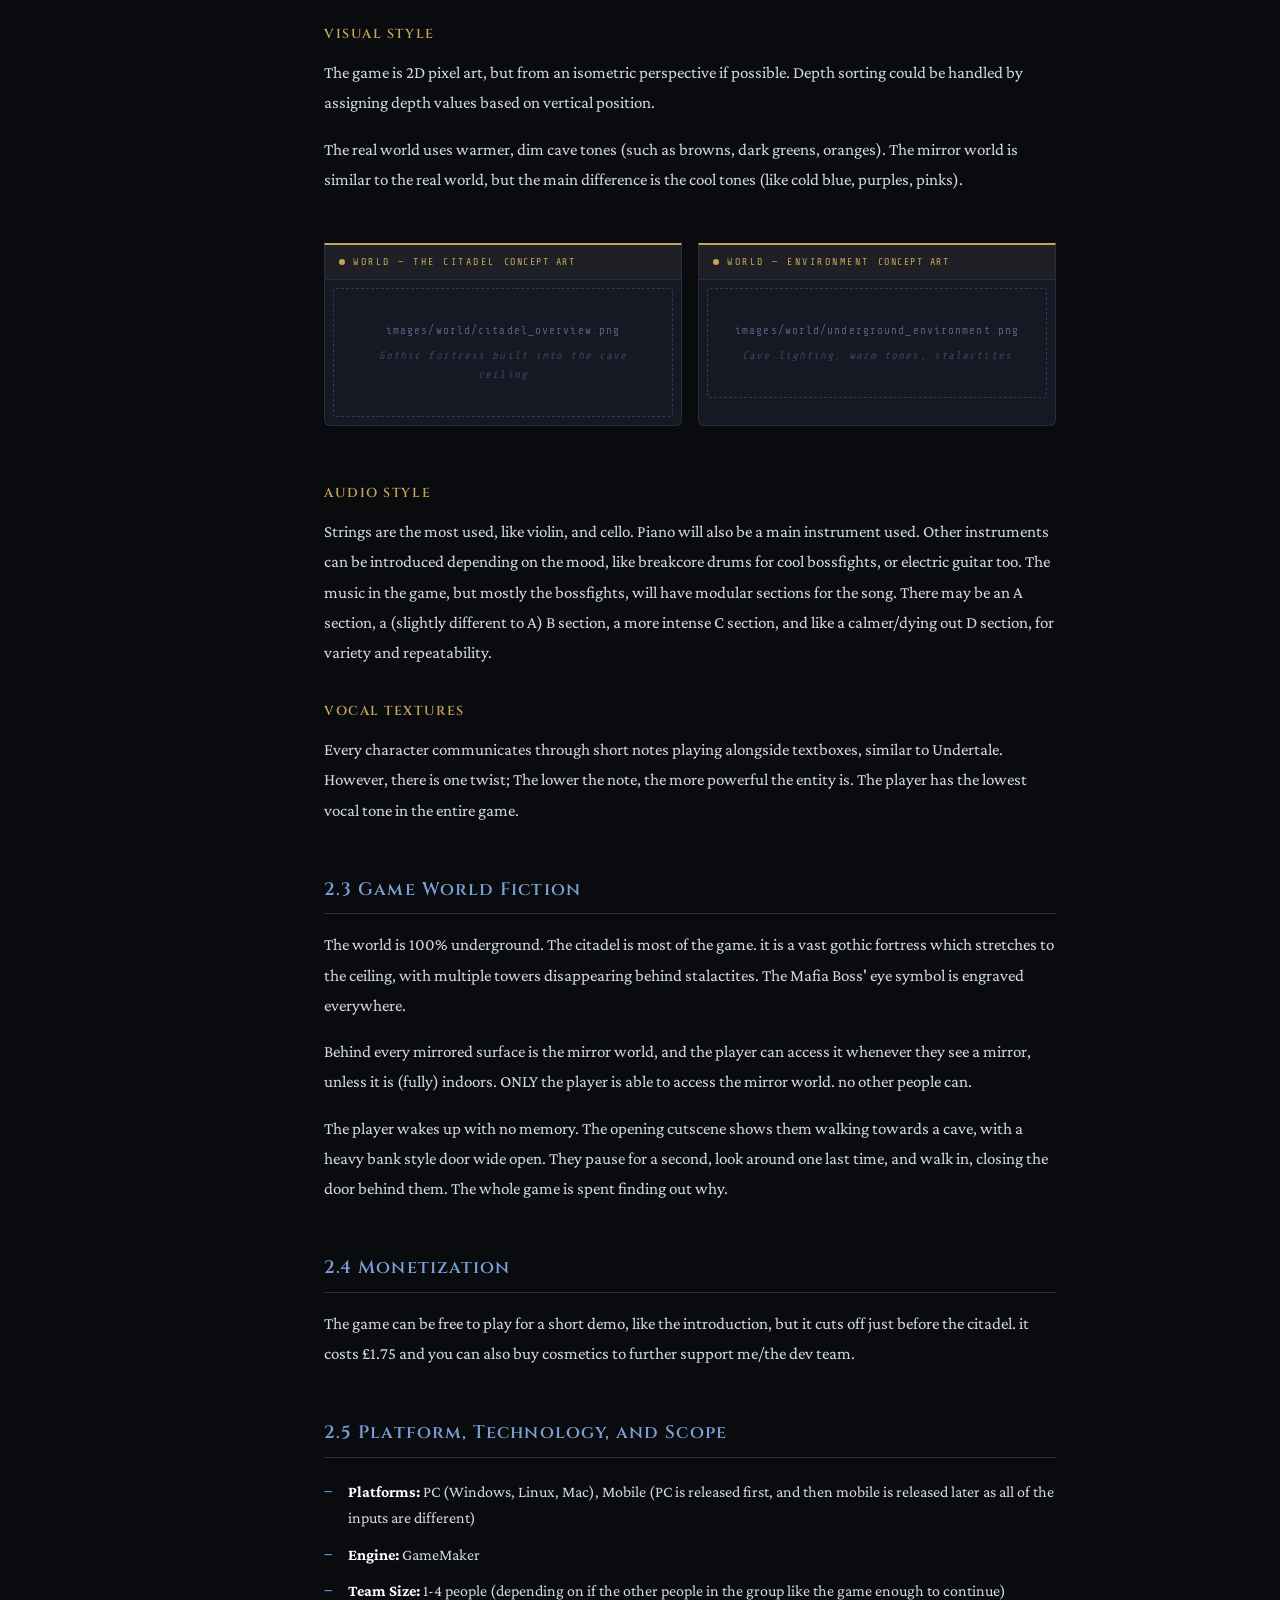
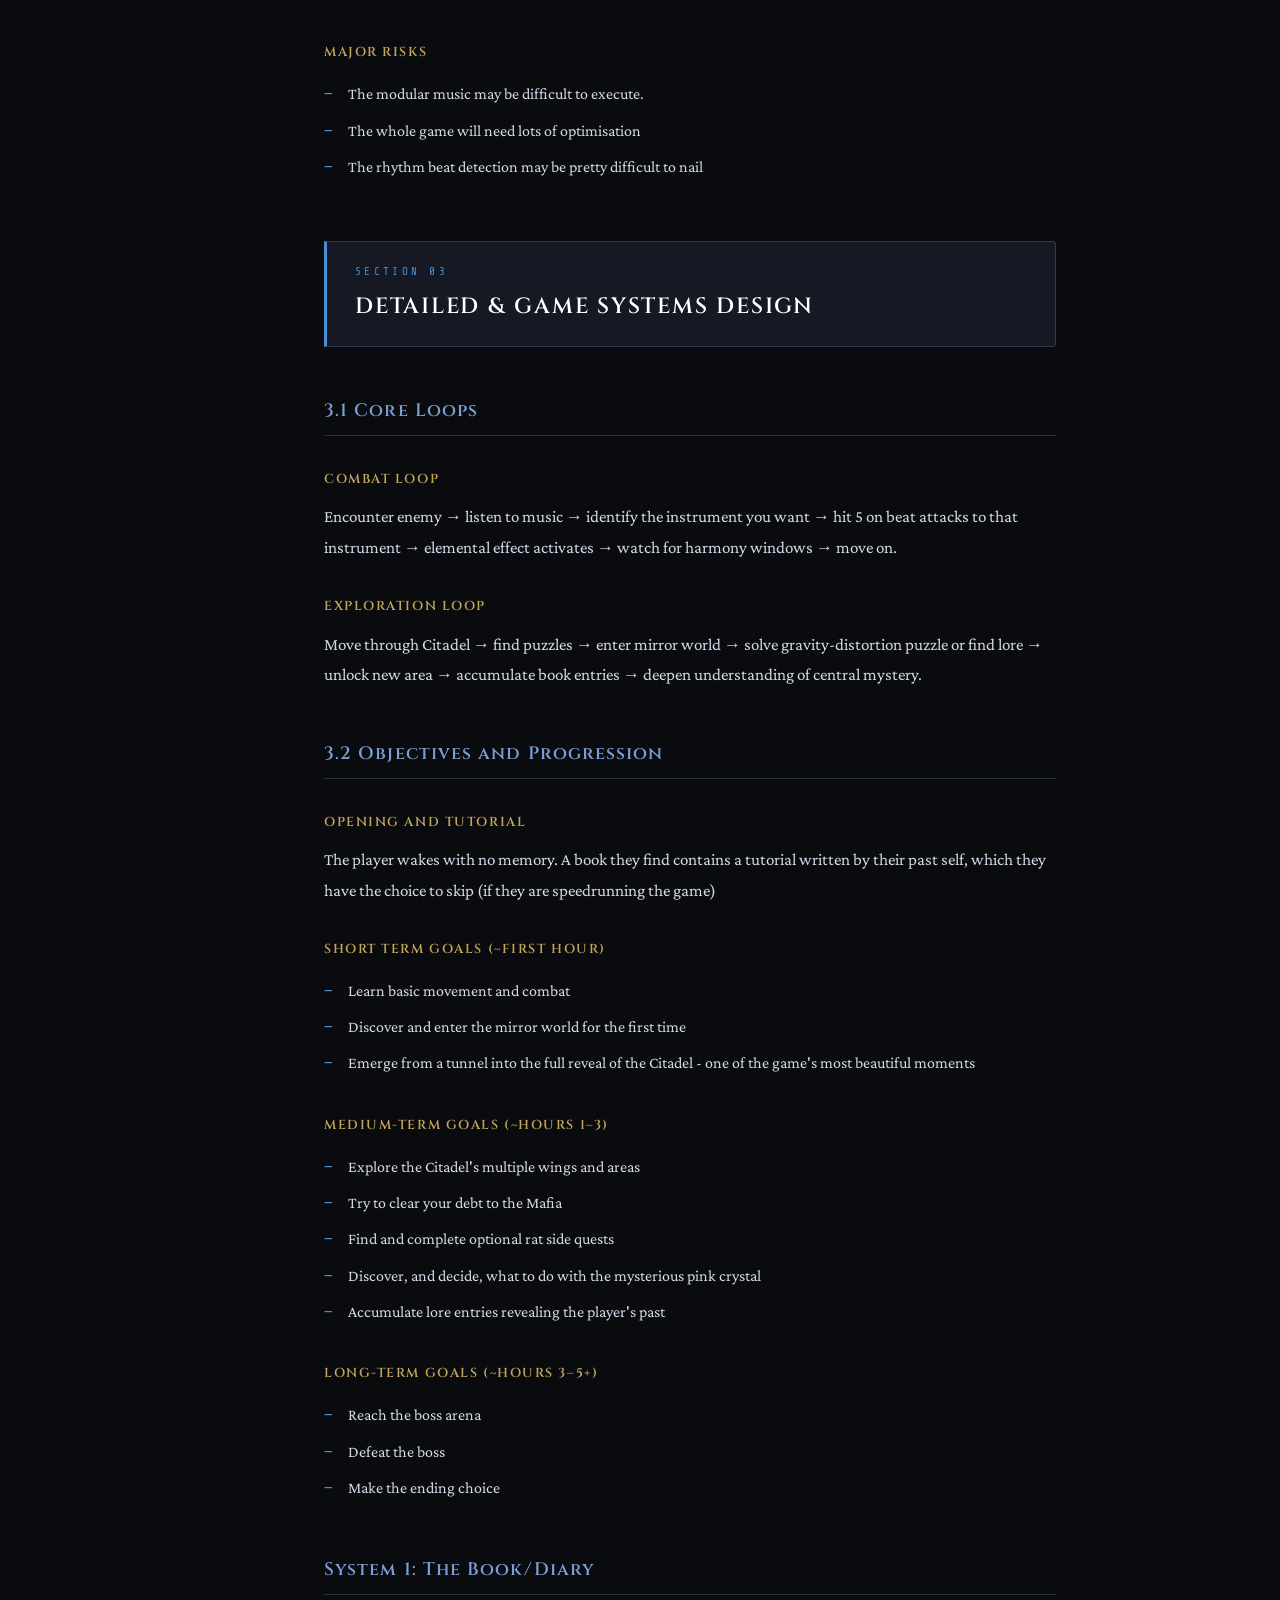
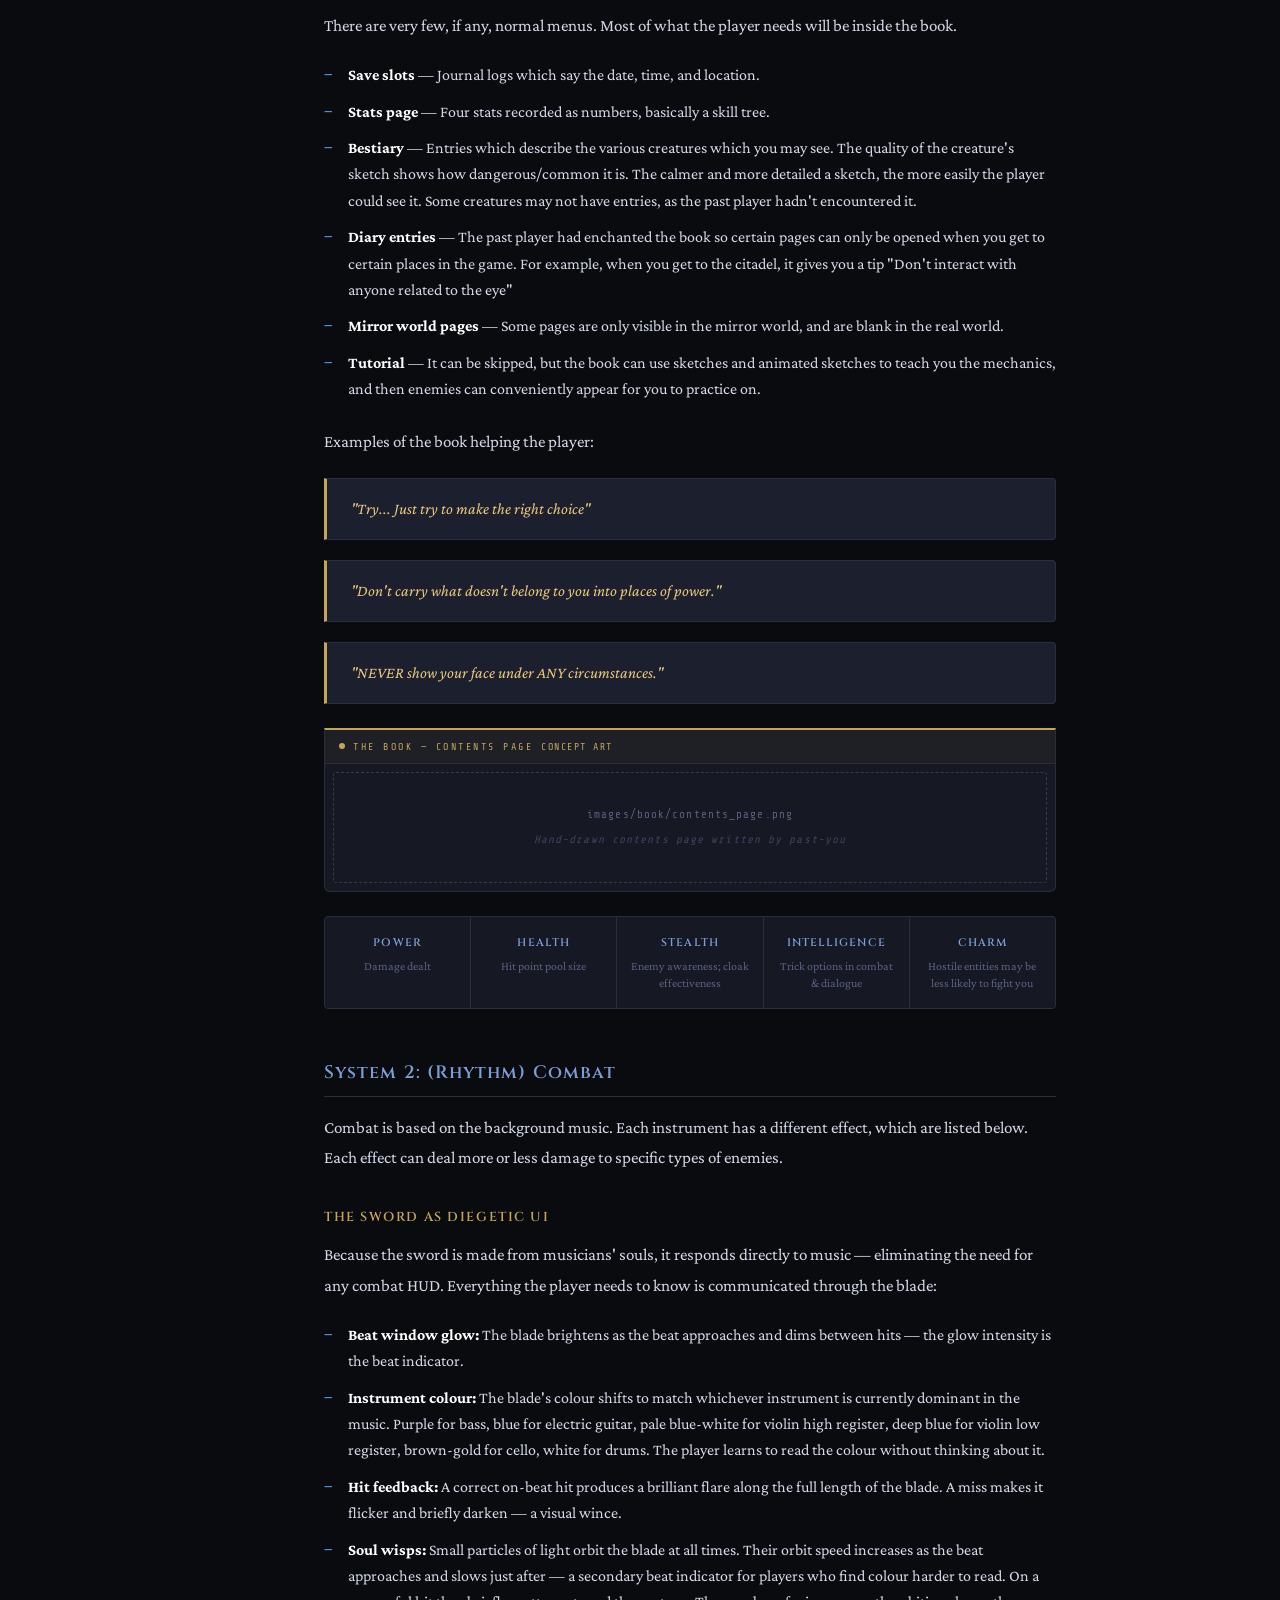
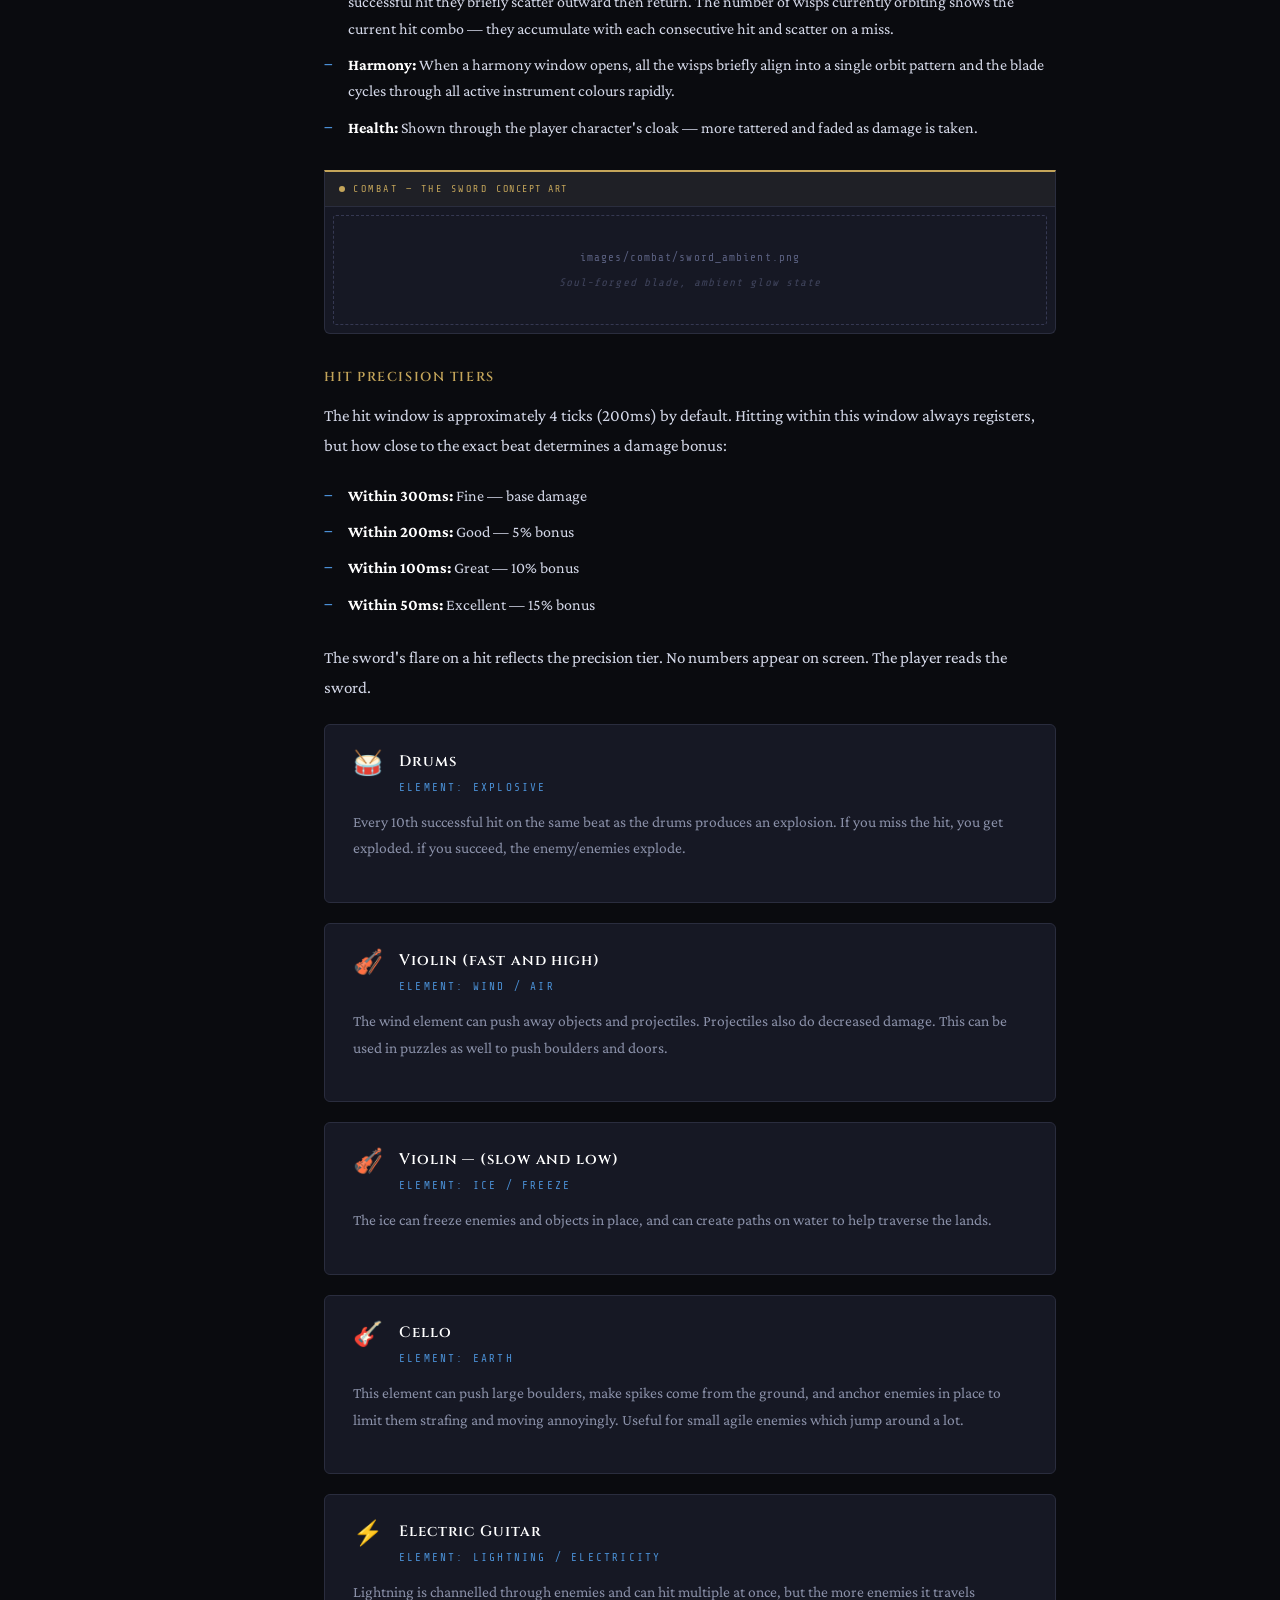
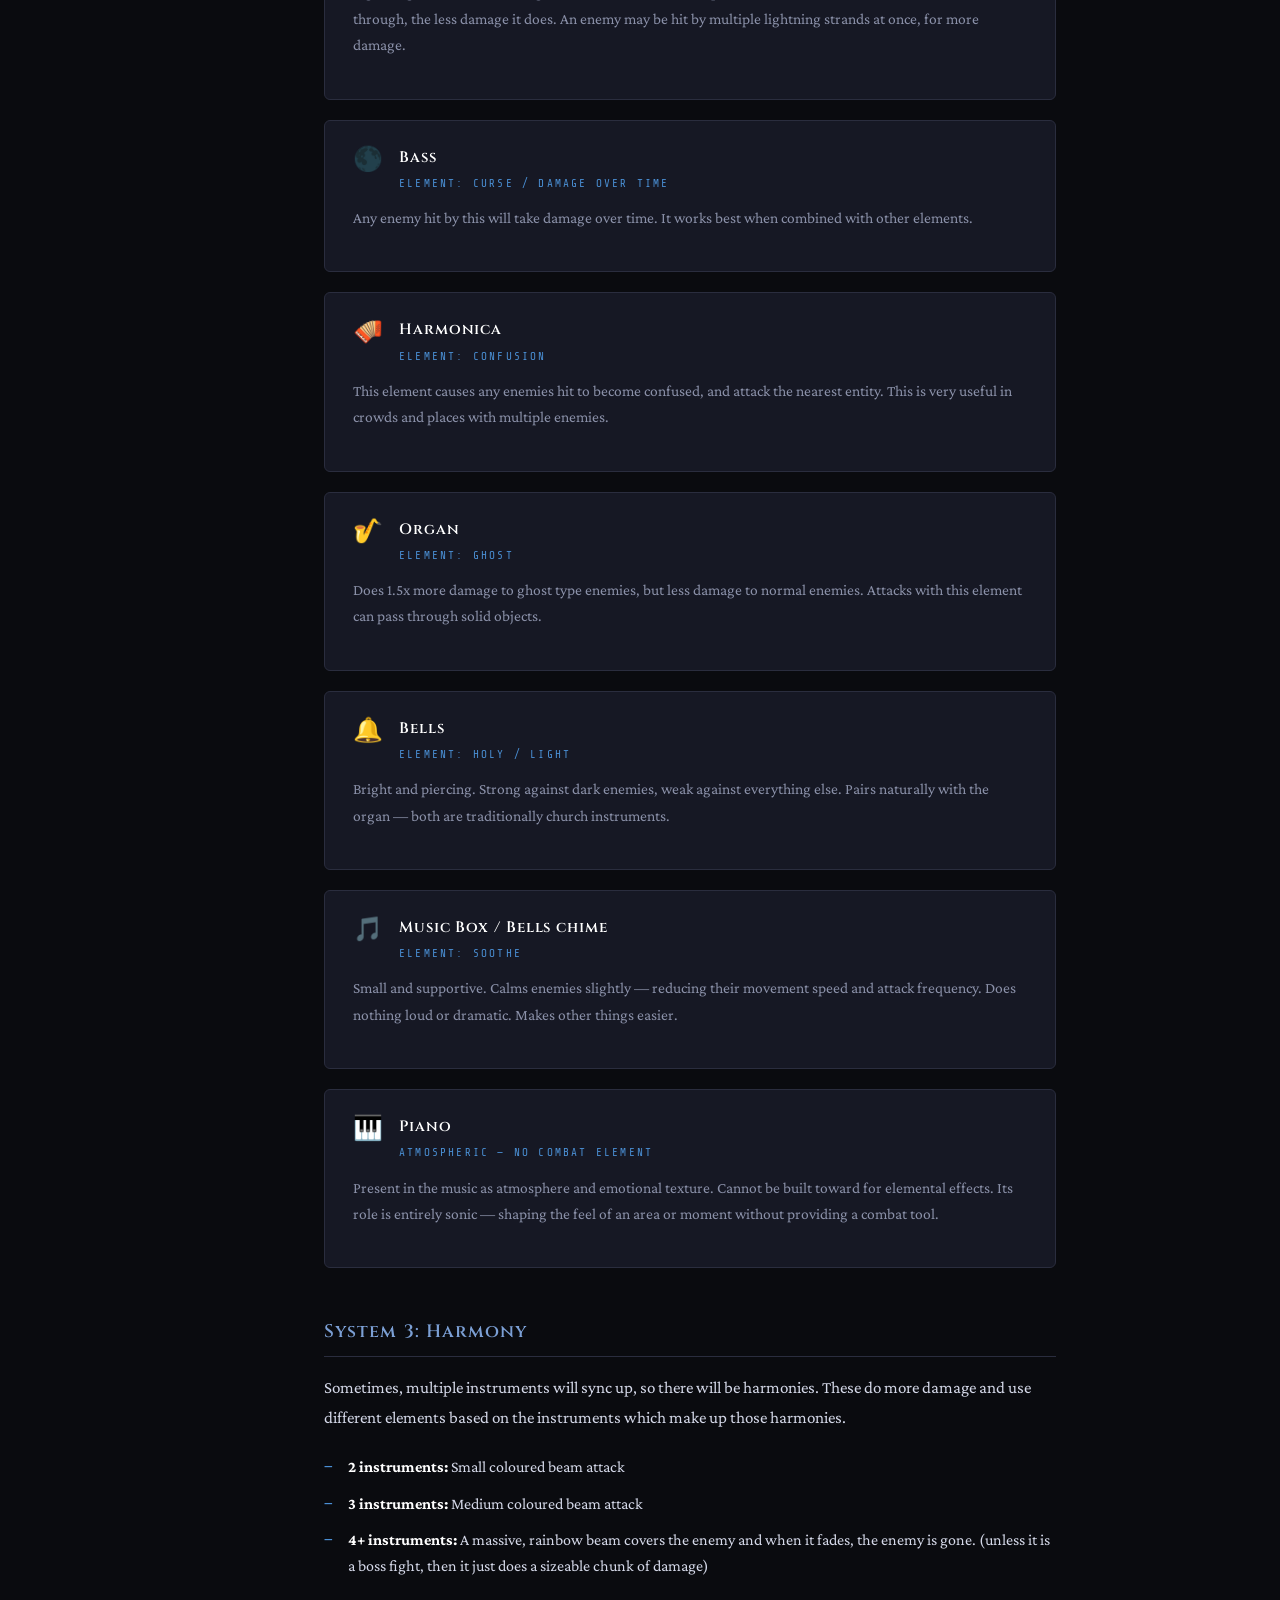
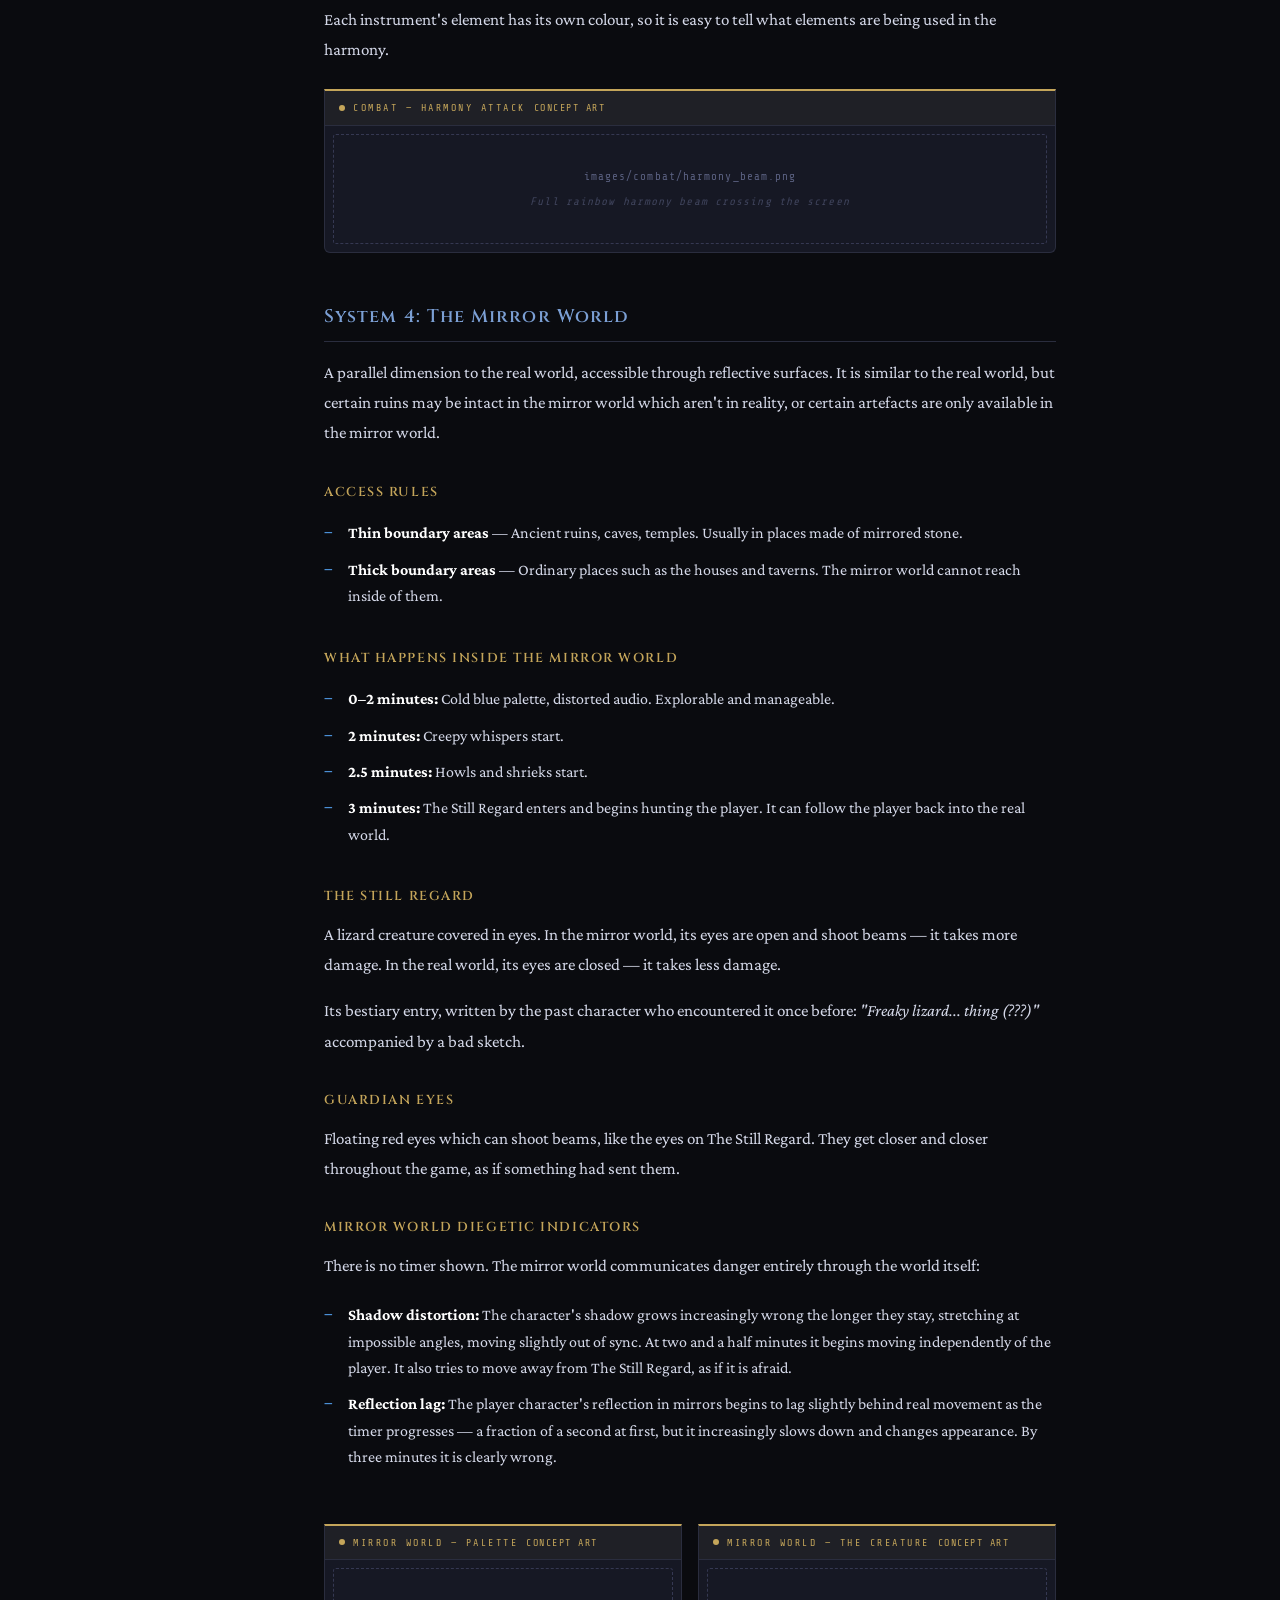
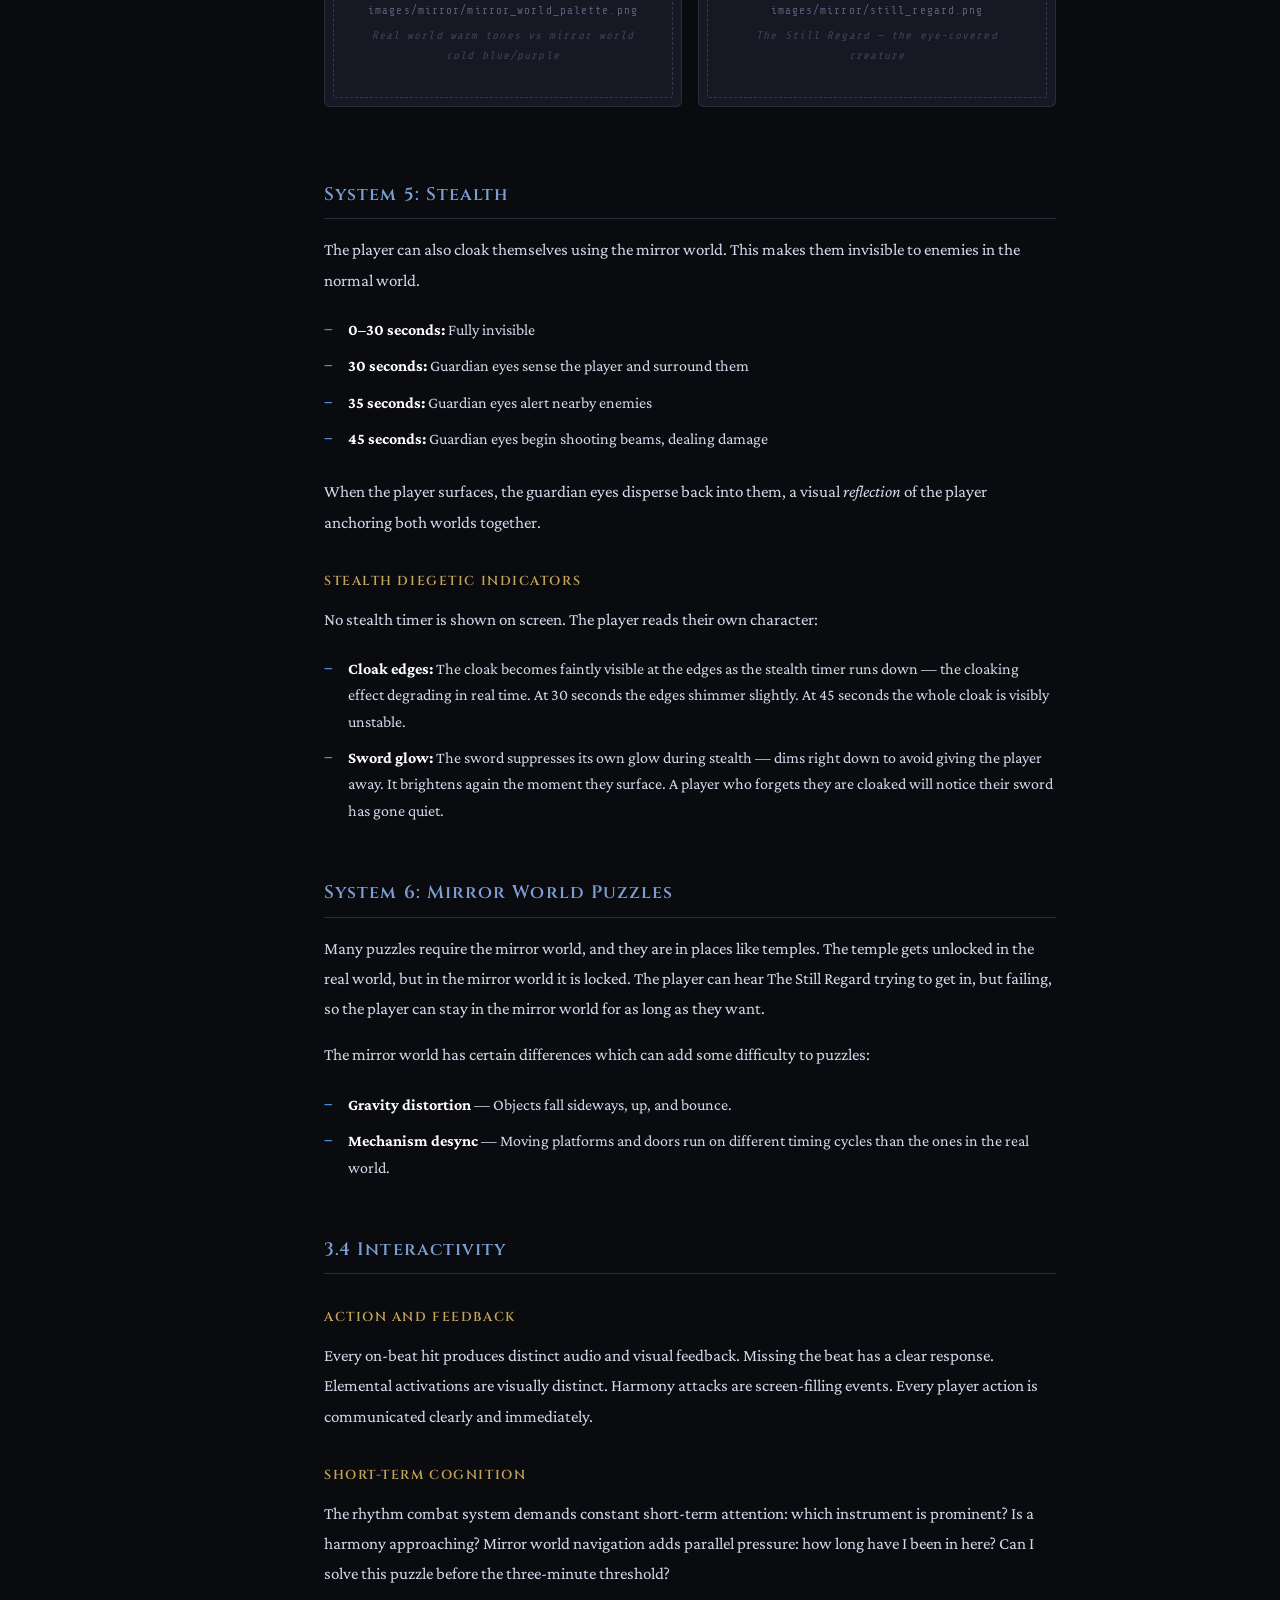
==== commit c002a15d: "Add files via upload" ====
--- a/index.html
+++ b/index.html
@@ -31,16 +31,15 @@
   <a href="#section3" class="section-link">Section 3 — Systems</a>
   <a href="#loops" class="sub-link">Core Loops</a>
   <a href="#objectives" class="sub-link">Objectives & Progression</a>
-  <a href="#book" class="sub-link">The Book (UI)</a>
-  <a href="#rhythm" class="sub-link">Rhythm Combat</a>
-  <a href="#harmony" class="sub-link">Harmony System</a>
-  <a href="#necromancy" class="sub-link">Necromancy</a>
-  <a href="#mirrorworld" class="sub-link">Mirror World</a>
-  <a href="#stealth" class="sub-link">Stealth</a>
-  <a href="#puzzles" class="sub-link">Mirror World Puzzles</a>
+  <a href="#book" class="sub-link">System 1: The Book</a>
+  <a href="#rhythm" class="sub-link">System 2: Rhythm Combat</a>
+  <a href="#harmony" class="sub-link">System 3: Harmony</a>
+  <a href="#mirrorworld" class="sub-link">System 4: Mirror World</a>
+  <a href="#stealth" class="sub-link">System 5: Stealth</a>
+  <a href="#puzzles" class="sub-link">System 6: Puzzles</a>
   <a href="#interactivity" class="sub-link">Interactivity</a>
   <a href="#ux" class="sub-link">UX Design</a>
-  <a href="#gallery" class="section-link">Concept Art Gallery</a>
+  <a href="#music" class="section-link">Appendix — Music</a>
 </nav>
 
 <!-- MAIN -->
@@ -48,10 +47,10 @@
 
   <!-- HERO -->
   <div class="hero">
-    <div class="hero-eyebrow">Game Design Document · Version 5.24</div>
+    <div class="hero-eyebrow">Game Design Document</div>
     <h1>BOUND MEMORIES</h1>
     <div class="hero-subtitle">Puzzle-Combat Adventure · Dark Fantasy Narrative</div>
-    <div class="hero-quote">"An amnesiac necromancer wakes inside their own prison, retraces a past they deliberately erased, and must confront the consequence of what they once did."</div>
+    <div class="hero-quote">"It's all yours." — ParrotX2</div>
     <div class="quick-ref">
       <div class="quick-ref-item"><div class="quick-ref-label">Engine</div><div class="quick-ref-value">GameMaker</div></div>
       <div class="quick-ref-item"><div class="quick-ref-label">Platform</div><div class="quick-ref-value">PC (Windows)</div></div>
@@ -73,49 +72,49 @@
     </div>
 
     <h2 class="subsection" id="title">1.1 Working Title</h2>
-    <p>The game is titled <strong>Bound Memories</strong>.</p>
-    <p>The title carries two meanings simultaneously. 'Bound' refers to the player character's situation — they are physically bound, sealed underground in a prison they locked themselves into — and to their obligation, tied to a past they cannot escape. 'Memories' is the entire substance of the game: chasing them, uncovering them, and deciding whether they are worth the cost of keeping. The title communicates what the game is about in two words.</p>
+    <p>The game's title is <strong>Bound Memories</strong>. The title has 2 meanings; "Bound" refers to the player's situation - they are physically bound/stuck in a prison that they have sealed themselves into - and tied to a past that they cannot escape. "Memories" is the entire goal of the game: chasing them, uncovering them, and deciding whether they are worth keeping. The title says what the game is about in two words.</p>
 
     <h2 class="subsection" id="concept">1.2 Concept Statement</h2>
-    <div class="book-quote">"An amnesiac necromancer wakes inside their own prison, retraces a past they deliberately erased, and must confront the consequence of what they once did. Explore, uncover, and choose whether remembering is worth the cost."</div>
+    <div class="book-quote">"You wake inside an underground prison, sealed there by your past self, with no memory as to why. Following the only path available to you, you uncover what you did - and face a choice: are your memories <em>really</em> worth keeping?"</div>
 
     <h2 class="subsection" id="genre">1.3 Genre</h2>
-    <p>Bound Memories combines three genres, each reinforcing the others rather than competing with them.</p>
-    <h3 class="subsub">Puzzle-Adventure (Primary)</h3>
-    <p>The game is exploration-driven. The player moves through a large underground fortress called the Citadel, discovering areas, unlocking paths, and solving environmental puzzles. The puzzles are concentrated in the mirror world — a parallel dimension accessible through reflective surfaces — where physics behaves differently from the real world.</p>
-    <h3 class="subsub">Rhythm-Combat (Secondary)</h3>
-    <p>Combat is built around the music. Each instrument in the soundtrack has an associated element. Hitting enemies on the beat in sync with a specific instrument builds toward activating that instrument's elemental power. The player must listen actively and respond to what is currently playing.</p>
-    <h3 class="subsub">Dark Fantasy Narrative</h3>
-    <p>The story is a mystery told through environment, a physical book the player carries, and two endings neither of which is clearly correct. The tone is dark but not gratuitous — threat comes from atmosphere and absence rather than explicit content.</p>
+    <p>Bound Memories combines 2 genres, each adding to the last without them conflicting:</p>
+    <h3 class="subsub">Puzzle-Adventure</h3>
+    <p>The game is exploration driven. The player moves through a large underground citadel called Destruction's Gaze, discovering areas, unlocking items, and solving environmental puzzles. The puzzles are driven by the mirror world - a parallel dimension accessible through... mirrors (and other reflective surfaces) - where physics and nature behave differently from the real world.</p>
+    <h3 class="subsub">Rhythm Combat</h3>
+    <p>Combat is built around listening to the music. Attacking on beat with an instrument builds towards activating its elemental effect. The player must listen actively and react to what is currently playing.</p>
 
     <h2 class="subsection" id="audience">1.4 Target Audience</h2>
     <h3 class="subsub">Primary Audience</h3>
     <ul>
-      <li>Ages 13 to 25</li>
-      <li>Players who engage deeply with indie games — particularly <em>Undertale</em>, <em>Hollow Knight</em>, and <em>Celeste</em> — games known for strong atmosphere and emotional storytelling</li>
-      <li>Players motivated by mystery and lore, who enjoy piecing together a story from fragments</li>
-      <li>Players who enjoy music as a gameplay element, similar to rhythm games or <em>Crypt of the NecroDancer</em></li>
-      <li>Players who appreciate dark aesthetics without gratuitous content</li>
-    </ul>
-    <h3 class="subsub">Secondary Audience</h3>
-    <ul>
-      <li>Players who enjoy completionist side content — optional rat quests, secret figurine battles, a full bestiary</li>
-      <li>Fans of specific online content creator communities whose characters appear as Easter egg figurines (explained in Section 3 — these references are purely cosmetic and the game is fully enjoyable without recognising them)</li>
-    </ul>
-    <h3 class="subsub">ESRB Rating Justification</h3>
-    <p>Rated <strong>T (Teen)</strong>. Fantasy violence (combat, necromancy, enemy death), dark thematic content (imprisonment, guilt, memory erasure, a character who did something terrible and chose to forget it), and mild horror elements (a parallel dimension populated by floating eyes and a pursuing creature). No sexual content, no real-world violence, no explicit language.</p>
+      <li>Ages 12+</li>
+      <li>Players who like indie games (such as) - Undertale, Hollow Knight, Celeste</li>
+      <li>Players who enjoy music as a gameplay element, like in rhythm games</li>
+    </ul>
+    <p>Rated T for Teen - difficult mechanics, fantasy violence, scary content (imprisonment, guilt, amnesia) and mild horror (floating eyes and a pursuing creature in the mirror realm)</p>
 
     <h2 class="subsection" id="usp">1.5 Unique Selling Points</h2>
-    <h3 class="subsub">Combat Built Around Active Listening</h3>
-    <p>Most action games use music as atmosphere. In Bound Memories, the music is a direct gameplay input. Each instrument has an associated element. Five consecutive on-beat hits timed to a specific instrument activates that element's attack effect. The player must identify what is currently playing and respond. Special 'harmony' windows open when multiple instruments play simultaneously, producing massive combined attacks. This rewards listening rather than reflexes alone.</p>
+    <h3 class="subsub">Music Based Combat</h3>
+    <p>Most other games use music as atmosphere. In Bound Memories, the music is an actual functional part of the combat. Each instrument has an associated element. (see <a href="#rhythm">3.2, System 2</a>) Five consecutive, on beat attacks timed to a specific instrument (to make sure which instrument you are attacking with) activates that instrument's effect. Harmony windows open when multiple instruments' attacks sync up, combining each instrument's element and making each attack more powerful.</p>
     <h3 class="subsub">A Parallel World With Its Own Physics</h3>
-    <p>The mirror world — accessible through reflective surfaces — is the same layout rendered cold blue and deep purple, with distorted gravity, intact ruins of destroyed structures, and mechanisms running on different cycles. It grows more dangerous the longer the player stays. After three minutes, a hostile creature enters and can follow the player back into the real world.</p>
-    <h3 class="subsub">A Diegetic UI With Narrative Function</h3>
-    <p>No traditional menus exist. Every interface element lives inside a physical book the player character carries. The book was written by the player character before losing their memories, giving instructions and warnings to their future amnesiac self. Its entries grow more desperate the deeper the game goes. The UI and the story are the same object.</p>
-    <h3 class="subsub">A Mystery Told Through Environment</h3>
-    <p>The opening shows the player character deliberately sealing themselves underground. The game never fully explains what they did — the player assembles the truth through lore fragments, environmental detail, and the tone of messages their past self left behind.</p>
-    <h3 class="subsub">A Universal Vocal Power System</h3>
-    <p>Every character communicates through short musical tones playing alongside text (similar to <em>Undertale</em>). Lower pitch indicates greater power — this is consistent across every entity in the world. The player character has the lowest tone of anything in the game. This lands differently once the story reveals what they are.</p>
+    <p>The mirror world (accessible through reflective surfaces) is similar to the real world, but distorted and blue/purple. Many things are different there such as:</p>
+    <ul>
+      <li>The gravity</li>
+      <li>The structures</li>
+      <li>The mechanics</li>
+    </ul>
+    <p>The longer a player stays there, the worse it gets.</p>
+    <table class="timeline-table">
+      <tr><th>Minutes</th><th>What happens</th></tr>
+      <tr><td>1</td><td>Whispers start, your shadow glitches, and the music distorts slightly.</td></tr>
+      <tr><td>2</td><td>Eyes start to surround you, and the distortions grow. An unsettling, distant growling begins…</td></tr>
+      <tr><td>2.75 (2 mins 45 secs)</td><td>The eyes start shooting beams of purple matter at you. It doesn't do much damage, but there are lots of them, and it makes noise…</td></tr>
+      <tr><td>3 mins</td><td>A hostile creature charges at the player, and it can follow the player back into the real world. It is really dangerous..</td></tr>
+    </table>
+    <h3 class="subsub">Diegetic UI</h3>
+    <p>There are barely any traditional menus or interfaces. It is all within the world. Most UI elements live inside of a book which the player carries, written by their past self (when they had their memories). It has instructions, logs/ diary entries, controls/keybinds, the exit button, etc</p>
+    <h3 class="subsub">Vocal Power Indicators</h3>
+    <p>Every character's "voice" is short musical tones (I like to call them beepy boops) which play alongside text (kinda like Undertale, which now that I think about it heavily inspired the game, subconsciously). However, lower pitch indicates more power, and everything follows this rule. The player has the lowest tone/pitch of anything, which adds to the mystery (if the player figures it out).</p>
 
     <!-- SECTION 2 -->
     <div class="section-banner" id="section2">
@@ -124,99 +123,74 @@
     </div>
 
     <h2 class="subsection" id="pov">2.1 Player Experience and Game POV</h2>
-    <h3 class="subsub">Who is the player character?</h3>
-    <p>The player controls an amnesiac necromancer — a magic user with the power to raise the dead and access a parallel dimension. They wake with no memory of who they are. A book sits in front of them with their name on the cover, written in their own handwriting. Everything the player learns about their character's identity comes through this book and the world around them.</p>
-    <p>The character is always cloaked. Their face is never visible. Their name is written on the book cover but always positioned just out of frame. Before losing their memories, the character left one rule in the book: <em>NEVER show your face under ANY circumstances.</em> The player follows this rule without knowing why. The ending reveals why.</p>
+    <h3 class="subsub">Who <em>Is</em> The Player?</h3>
+    <p>The player controls an amnesiac sorcerer - a magic user who can access parallel dimensions. They wake with no memories or any recollection of their past self. A book sits on the other side of the cave, no name or anything. Everything the player learns comes from that book. It seems to be enchanted, as it can move slightly on its own, so that it can direct the player towards the right direction.</p>
+    <p>The character is always cloaked, and their face is never visible. Before losing their memories, the character left one rule in the book: <em>"NEVER show your face under ANY circumstances."</em></p>
 
     <div class="img-grid">
       <div class="img-slot" data-img="images/character/player_concept.png" data-caption="Player Character — Concept Art">
-        <div class="img-slot-label">Character — Player</div>
-        <div class="img-slot-placeholder">images/character/player_concept.png<span>Concept art of the cloaked necromancer</span></div>
-      </div>
-      <div class="img-slot" data-img="images/character/book_ui.png" data-caption="The Book — Diegetic UI">
-        <div class="img-slot-label">Character — The Book</div>
-        <div class="img-slot-placeholder">images/character/book_ui.png<span>The book interface and sample entries</span></div>
-      </div>
-    </div>
-    <h3 class="subsub">What is the setting?</h3>
-    <p>The game takes place entirely underground. The primary location is the Citadel — a vast gothic fortress built into a cave ceiling, with towers disappearing into stalactites and walls blending into cave rock. It is run by a crime lord referred to as the Mafia Boss, whose symbol — an eye motif — is carved into every surface.</p>
-    <p>The Citadel is populated by evolved humans (people who have lived underground long enough to grow small white feathered wings from their temples), goblins, and wandering undead. They run shops, trade, and exist here as their normal world.</p>
-    <h3 class="subsub">What fantasy does the game grant?</h3>
-    <p>The fantasy of being the most powerful entity in a room while being the least certain of who you are. The player character can raise the dead, manipulate a parallel dimension, and unleash elemental attacks — and cannot remember their own name. The game is about the tension between power and identity, and whether recovering your identity is worth what you find when you get there.</p>
+        <div class="img-slot-label">Character — Player <span style="float:right;color:var(--gold);font-size:10px;letter-spacing:0.15em;">CONCEPT ART</span></div>
+        <div class="img-slot-placeholder">images/character/player_concept.png<span>Concept art of the cloaked sorcerer</span></div>
+      </div>
+      <div class="img-slot" data-img="images/character/cloak_lowhealth.png" data-caption="Player Cloak — Low Health State">
+        <div class="img-slot-label">Health — Cloak (Low Health) <span style="float:right;color:var(--gold);font-size:10px;letter-spacing:0.15em;">CONCEPT ART</span></div>
+        <div class="img-slot-placeholder">images/character/cloak_lowhealth.png<span>Cloak becoming tattered and faded at low health</span></div>
+      </div>
+    </div>
+
+    <h3 class="subsub">What Is The Setting?</h3>
+    <p>The game takes place entirely underground. The primary location is the citadel - a vast, gothic fortress which rises high above the streets of the city which is called the citadel's foot. It is all run by the boss of a mafia called the mafia boss (wow I don't have an imagination), whose eye symbol is carved everywhere.</p>
+    <p>The citadel is run by "evolved" humans (people who have wings on their heads), goblins, and the undead. They run shops, trade, and can maybe be friends with you.</p>
+    <h3 class="subsub">What Fantasy Does The Game Grant?</h3>
+    <p>You can be the most powerful entity in the room, but you don't know who you are or what you are doing there. The player can access a parallel dimension, and unleash elemental attacks, yet they don't even know their own name. The game is about the choice between power and identity, or peace and oblivion.</p>
     <h3 class="subsub">Target Emotions</h3>
     <ul>
-      <li><strong>Creeping dread</strong> — the mirror world grows more hostile over time; the eyes in every reflection get progressively closer throughout the entire game without the player being told this is happening</li>
-      <li><strong>Curiosity</strong> — the mystery of what the player character did; the desperate tone of book entries; lore that never fully explains itself</li>
-      <li><strong>Competence</strong> — mastering the rhythm system; learning the mirror world's rules; reading the boss fight through the music</li>
-      <li><strong>Melancholy</strong> — the ending, regardless of which choice is made</li>
-      <li><strong>Occasional comedy</strong> — certain characters and moments are deliberately funny, providing tonal relief without breaking atmosphere</li>
+      <li><strong>Growing dread</strong> — the mirror world grows more hostile and distorted over time; the eyes in the reflection get closer and clearer throughout the game</li>
+      <li><strong>Curiosity</strong> — the mystery of what the character did, the strange world around them, lore that never gets fully explained</li>
+      <li><strong>Melancholy</strong> — at the end, neither ending feels right, and you always lose out, even if it was the "better" option</li>
+      <li><strong>Occasional comedy</strong> — some characters are just designed to be pea-brained and stupid, to make the player laugh, usually before a dangerous moment so their spirits are lifted</li>
     </ul>
 
     <h2 class="subsection" id="style">2.2 Visual and Audio Style</h2>
     <h3 class="subsub">Visual Style</h3>
-    <p>2D pixel art from an isometric perspective (a top-down angled view giving depth without 3D geometry). Depth sorting is handled by assigning depth values based on vertical position so characters and objects layer correctly.</p>
-    <p>The real world uses warm dim cave tones — browns, dark greens, oranges. The mirror world renders the same layout in cold blue and deep purple. This contrast is one of the most important visual tools in the game. Combat harmony attacks produce massive multicoloured beam effects across the screen — especially striking against the dim cave palette.</p>
-    <h3 class="subsub">Audio Style</h3>
-    <p>Strings are the backbone. Violin and cello form the emotional core of exploration music. Additional instruments — electric guitar, bass, harp, and others — are introduced gradually. The music grows more distorted and frantic as the game progresses, reaching near-unrecognisable distortion before the boss arena.</p>
-    <p>The boss fight uses an original breakcore track built as a modular loop system — individual chunks sequence semi-randomly so the track never repeats identically across a long fight. Every instrument cue is timestamped, allowing GameMaker to trigger environmental hazards in sync with the music regardless of which loop is playing.</p>
-    <h3 class="subsub">Vocal Texture System</h3>
-    <p>Every character communicates through short musical tones playing alongside text boxes — similar to <em>Undertale</em>. Each character type has a distinct tone giving them vocal identity without voice acting. Lower pitch indicates greater power: this rule is universal and consistent across every entity. The player character has the lowest tone of any entity in the game.</p>
-
-    <h2 class="subsection" id="fiction">2.3 Game World Fiction</h2>
-    <p>The world is entirely underground — no sky, no surface, no outside. The Citadel dominates: a vast gothic fortress built into a cave ceiling, its towers disappearing into stalactites, its walls indistinguishable from cave rock. The Mafia Boss's eye symbol is carved everywhere.</p>
-    <p>Behind every reflective surface is the mirror world — the same space, cold and distorted, where physics behaves incorrectly and ruins destroyed in reality still exist intact. The player is the only being who can cross into it.</p>
-    <p>The player character wakes with no memory. The opening cutscene shows them walking deliberately into a sealed chamber and locking it from the inside. They did this to themselves. The game is the process of finding out why.</p>
+    <p>The game is 2D pixel art, but from an isometric perspective if possible. Depth sorting could be handled by assigning depth values based on vertical position.</p>
+    <p>The real world uses warmer, dim cave tones (such as browns, dark greens, oranges). The mirror world is similar to the real world, but the main difference is the cool tones (like cold blue, purples, pinks).</p>
 
     <div class="img-grid">
       <div class="img-slot" data-img="images/world/citadel_overview.png" data-caption="The Citadel — Overview">
-        <div class="img-slot-label">World — The Citadel</div>
+        <div class="img-slot-label">World — The Citadel <span style="float:right;color:var(--gold);font-size:10px;letter-spacing:0.15em;">CONCEPT ART</span></div>
         <div class="img-slot-placeholder">images/world/citadel_overview.png<span>Gothic fortress built into the cave ceiling</span></div>
       </div>
       <div class="img-slot" data-img="images/world/underground_environment.png" data-caption="Underground Environment">
-        <div class="img-slot-label">World — Environment</div>
+        <div class="img-slot-label">World — Environment <span style="float:right;color:var(--gold);font-size:10px;letter-spacing:0.15em;">CONCEPT ART</span></div>
         <div class="img-slot-placeholder">images/world/underground_environment.png<span>Cave lighting, warm tones, stalactites</span></div>
       </div>
     </div>
 
+    <h3 class="subsub">Audio Style</h3>
+    <p>Strings are the most used, like violin, and cello. Piano will also be a main instrument used. Other instruments can be introduced depending on the mood, like breakcore drums for cool bossfights, or electric guitar too. The music in the game, but mostly the bossfights, will have modular sections for the song. There may be an A section, a (slightly different to A) B section, a more intense C section, and like a calmer/dying out D section, for variety and repeatability.</p>
+    <h3 class="subsub">Vocal Textures</h3>
+    <p>Every character communicates through short notes playing alongside textboxes, similar to Undertale. However, there is one twist; The lower the note, the more powerful the entity is. The player has the lowest vocal tone in the entire game.</p>
+
+    <h2 class="subsection" id="fiction">2.3 Game World Fiction</h2>
+    <p>The world is 100% underground. The citadel is most of the game. it is a vast gothic fortress which stretches to the ceiling, with multiple towers disappearing behind stalactites. The Mafia Boss' eye symbol is engraved everywhere.</p>
+    <p>Behind every mirrored surface is the mirror world, and the player can access it whenever they see a mirror, unless it is (fully) indoors. ONLY the player is able to access the mirror world. no other people can.</p>
+    <p>The player wakes up with no memory. The opening cutscene shows them walking towards a cave, with a heavy bank style door wide open. They pause for a second, look around one last time, and walk in, closing the door behind them. The whole game is spent finding out why.</p>
+
     <h2 class="subsection" id="monetization">2.4 Monetization</h2>
-    <p>Free to play. Optional cosmetic purchases include: colour palettes, book covers (changing the appearance of the diegetic UI object), and vocal textures (changing the player character's text sound). No purchases provide any gameplay advantage. A player who never spends money experiences the complete game identically to one who buys every cosmetic.</p>
+    <p>The game can be free to play for a short demo, like the introduction, but it cuts off just before the citadel. it costs £1.75 and you can also buy cosmetics to further support me/the dev team.</p>
 
     <h2 class="subsection" id="scope">2.5 Platform, Technology, and Scope</h2>
     <ul>
-      <li><strong>Platform:</strong> PC (Windows)</li>
-      <li><strong>Engine:</strong> GameMaker (YoYo Games)</li>
-      <li><strong>Visual Style:</strong> 2D isometric pixel art</li>
-      <li><strong>Team Size:</strong> 4 people</li>
-    </ul>
-    <h3 class="subsub">Development Timeline</h3>
-    <div class="timeline">
-      <div class="timeline-item">
-        <div class="timeline-date">Now — Summer 2026</div>
-        <div class="timeline-desc">Learn tools (pixel art software, music production, GameMaker), prototype core mechanics, compose music. School programming sessions will focus on getting things working rather than hitting specific milestones — early sessions are exploratory.</div>
-      </div>
-      <div class="timeline-item">
-        <div class="timeline-date">Summer 2026</div>
-        <div class="timeline-desc">First playable build with core loop working.</div>
-      </div>
-      <div class="timeline-item">
-        <div class="timeline-date">Autumn 2026</div>
-        <div class="timeline-desc">Content complete — all areas built, boss fight functional.</div>
-      </div>
-      <div class="timeline-item">
-        <div class="timeline-date">Early 2027</div>
-        <div class="timeline-desc">Polish pass — figurine battles, full music, mirror world complete.</div>
-      </div>
-      <div class="timeline-item">
-        <div class="timeline-date">2027</div>
-        <div class="timeline-desc">Full release.</div>
-      </div>
-    </div>
+      <li><strong>Platforms:</strong> PC (Windows, Linux, Mac), Mobile (PC is released first, and then mobile is released later as all of the inputs are different)</li>
+      <li><strong>Engine:</strong> GameMaker</li>
+      <li><strong>Team Size:</strong> 1-4 people (depending on if the other people in the group like the game enough to continue)</li>
+    </ul>
     <h3 class="subsub">Major Risks</h3>
     <ul>
-      <li>Boss fight music requires a modular loop system with timestamped cues — technically complex to build and sync with GameMaker</li>
-      <li>Mirror world colour shift and distortion shader require careful performance optimisation</li>
-      <li>Rhythm system on-beat detection needs calibration through extensive playtesting</li>
-      <li>One piece of music used in a secret optional battle has a licensing restriction and must be disabled before public release (flagged in Section 3)</li>
+      <li>The modular music may be difficult to execute.</li>
+      <li>The whole game will need lots of optimisation</li>
+      <li>The rhythm beat detection may be pretty difficult to nail</li>
     </ul>
 
     <!-- SECTION 3 -->
@@ -226,145 +200,126 @@
     </div>
 
     <h2 class="subsection" id="loops">3.1 Core Loops</h2>
-    <h3 class="subsub">Primary Combat Loop</h3>
-    <p>Encounter enemy → listen to music → identify active instrument → build 5 on-beat hits to that instrument → activate elemental effect → watch for harmony windows → use necromancy on fallen enemies → move on. The loop rewards active listening at all times.</p>
+    <h3 class="subsub">Combat Loop</h3>
+    <p>Encounter enemy → listen to music → identify the instrument you want → hit 5 on beat attacks to that instrument → elemental effect activates → watch for harmony windows → move on.</p>
     <h3 class="subsub">Exploration Loop</h3>
-    <p>Move through Citadel → find mirror world access → enter mirror world → solve gravity-distortion puzzle or find lore → exit before timer reaches danger threshold → unlock new area → accumulate book entries → deepen understanding of central mystery.</p>
-    <h3 class="subsub">Progression Loop</h3>
-    <p>Combat and exploration earn stat points. Points are spent in the book across five stats. Better stats open new tactical options without closing off old ones.</p>
-
+    <p>Move through Citadel → find puzzles → enter mirror world → solve gravity-distortion puzzle or find lore → unlock new area → accumulate book entries → deepen understanding of central mystery.</p>
     <h2 class="subsection" id="objectives">3.2 Objectives and Progression</h2>
     <h3 class="subsub">Opening and Tutorial</h3>
-    <p>The player wakes with no memory. A book with their name on the cover contains a tutorial written by their past self. The player can follow it or skip it — skipping is thematically valid since the character has no memory anyway.</p>
-    <h3 class="subsub">Short-Term Goals (First Hour)</h3>
+    <p>The player wakes with no memory. A book they find contains a tutorial written by their past self, which they have the choice to skip (if they are speedrunning the game)</p>
+    <h3 class="subsub">Short Term Goals (~First Hour)</h3>
     <ul>
       <li>Learn basic movement and combat</li>
-      <li>Understand the rhythm combat system through early encounters</li>
       <li>Discover and enter the mirror world for the first time</li>
-      <li>Emerge from a tunnel into the full reveal of the Citadel — one of the game's most visually striking moments</li>
-    </ul>
-    <h3 class="subsub">Medium-Term Goals (Hours 1–3)</h3>
+      <li>Emerge from a tunnel into the full reveal of the Citadel - one of the game's most beautiful moments</li>
+    </ul>
+    <h3 class="subsub">Medium-Term Goals (~Hours 1–3)</h3>
     <ul>
       <li>Explore the Citadel's multiple wings and areas</li>
-      <li>Navigate the Mafia Boss debt storyline</li>
+      <li>Try to clear your debt to the Mafia</li>
       <li>Find and complete optional rat side quests</li>
-      <li>Discover and decide what to do with the mysterious pink crystal</li>
-      <li>Accumulate lore entries revealing the player character's past</li>
-    </ul>
-    <h3 class="subsub">Long-Term Goals (Hours 3–5+)</h3>
+      <li>Discover, and decide, what to do with the mysterious pink crystal</li>
+      <li>Accumulate lore entries revealing the player's past</li>
+    </ul>
+    <h3 class="subsub">Long-Term Goals (~Hours 3–5+)</h3>
     <ul>
       <li>Reach the boss arena</li>
-      <li>Defeat the boss fight boss</li>
-      <li>Receive the return of full memory</li>
+      <li>Defeat the boss</li>
       <li>Make the ending choice</li>
     </ul>
 
-    <h2 class="subsection" id="book">System 1: The Book (Diegetic UI)</h2>
-    <p>No traditional menus exist. Everything lives inside a physical book the player character carries. It was written by their past self, for their future amnesiac self.</p>
-    <ul>
-      <li><strong>Cover</strong> — player character's name, always just out of frame, never readable</li>
-      <li><strong>Save slots</strong> — written as journal entries dated in the player's handwriting</li>
-      <li><strong>Stats page</strong> — five stats recorded as numbers, upgradeable with earned points</li>
-      <li><strong>Bestiary</strong> — a page per creature. Sketch quality reflects encounter conditions: calm creatures have detailed sketches; rare or dangerous creatures have rushed, bad sketches. The final boss has no entry from past-you — after defeating it, the current player character writes their own.</li>
-      <li><strong>Lore entries</strong> — unlock as the player explores. Always in first person, always in the player's handwriting. Tone shifts from calm and instructional early on to fragmented and desperate later.</li>
-      <li><strong>Mirror world pages</strong> — appear blank in the real world; text becomes visible only in the mirror world</li>
-      <li><strong>Tutorial</strong> — optional, written by past-you as instructions for a future self who remembers nothing</li>
-    </ul>
-    <p>Selected entries illustrating the system's narrative function:</p>
-    <div class="book-quote">"You know why you are here. Please don't forget again."</div>
-    <div class="book-quote">"Do not carry what does not belong to you into places of power."</div>
+    <h2 class="subsection" id="book">System 1: The Book/Diary</h2>
+    <p>There are very few, if any, normal menus. Most of what the player needs will be inside the book.</p>
+    <ul>
+      <li><strong>Save slots</strong> — Journal logs which say the date, time, and location.</li>
+      <li><strong>Stats page</strong> — Four stats recorded as numbers, basically a skill tree.</li>
+      <li><strong>Bestiary</strong> — Entries which describe the various creatures which you may see. The quality of the creature's sketch shows how dangerous/common it is. The calmer and more detailed a sketch, the more easily the player could see it. Some creatures may not have entries, as the past player hadn't encountered it.</li>
+      <li><strong>Diary entries</strong> — The past player had enchanted the book so certain pages can only be opened when you get to certain places in the game. For example, when you get to the citadel, it gives you a tip "Don't interact with anyone related to the eye"</li>
+      <li><strong>Mirror world pages</strong> — Some pages are only visible in the mirror world, and are blank in the real world.</li>
+      <li><strong>Tutorial</strong> — It can be skipped, but the book can use sketches and animated sketches to teach you the mechanics, and then enemies can conveniently appear for you to practice on.</li>
+    </ul>
+    <p>Examples of the book helping the player:</p>
+    <div class="book-quote">"Try... Just try to make the right choice"</div>
+    <div class="book-quote">"Don't carry what doesn't belong to you into places of power."</div>
     <div class="book-quote">"NEVER show your face under ANY circumstances."</div>
+
+    <div class="img-slot" data-img="images/book/contents_page.png" data-caption="The Book — Contents Page">
+      <div class="img-slot-label">The Book — Contents Page <span style="float:right;color:var(--gold);font-size:10px;letter-spacing:0.15em;">CONCEPT ART</span></div>
+      <div class="img-slot-placeholder">images/book/contents_page.png<span>Hand-drawn contents page written by past-you</span></div>
+    </div>
 
     <div class="stat-grid">
       <div class="stat-item"><div class="stat-name">Power</div><div class="stat-desc">Damage dealt</div></div>
-      <div class="stat-item"><div class="stat-name">Necromancy</div><div class="stat-desc">Dead raised; duration of allies</div></div>
       <div class="stat-item"><div class="stat-name">Health</div><div class="stat-desc">Hit point pool size</div></div>
       <div class="stat-item"><div class="stat-name">Stealth</div><div class="stat-desc">Enemy awareness; cloak effectiveness</div></div>
       <div class="stat-item"><div class="stat-name">Intelligence</div><div class="stat-desc">Trick options in combat & dialogue</div></div>
-    </div>
-
-    <h2 class="subsection" id="rhythm">System 2: Combat — The Rhythm System</h2>
-    <p>Combat is real-time with free movement. The player attacks by hitting enemies on the beat of the music using a sword forged by past-you from the souls of musicians — created before sealing themselves away and present when the player wakes. The sword is the only weapon and the primary diegetic UI for the entire combat system.</p>
-    <p>Each instrument in the soundtrack has an associated element. Five consecutive on-beat hits timed to a specific instrument activates that element's attack effect. The player must identify the prominent instrument and choose which element to build toward.</p>
-    <p>There is also a special musical phrase — the lick (E G A G F E D) — which works identically to the metal pipe: hit every note of the phrase on beat for a massive damage burst, miss any and the opportunity is gone until it returns.</p>
+      <div class="stat-item"><div class="stat-name">Charm</div><div class="stat-desc">Hostile entities may be less likely to fight you</div></div>
+    </div>
+
+    <h2 class="subsection" id="rhythm">System 2: (Rhythm) Combat</h2>
+    <p>Combat is based on the background music. Each instrument has a different effect, which are listed below. Each effect can deal more or less damage to specific types of enemies.</p>
+    <!-- Audio players removed temporarily - add songs/examples/[instrument]_example.ogg when ready -->
 
     <h3 class="subsub">The Sword as Diegetic UI</h3>
     <p>Because the sword is made from musicians' souls, it responds directly to music — eliminating the need for any combat HUD. Everything the player needs to know is communicated through the blade:</p>
     <ul>
-      <li><strong>Beat window:</strong> The blade glows brighter as the beat approaches and dims between hits — the glow intensity is the beat indicator.</li>
-      <li><strong>Active instrument:</strong> The blade's colour matches the currently dominant instrument, tying directly to the elemental system. The player reads the sword to know which element they're building toward.</li>
-      <li><strong>Hit feedback:</strong> A correct on-beat hit makes the blade flare brilliantly. A miss makes it flicker weakly or go briefly dark.</li>
-      <li><strong>Combo counter:</strong> The number of soul wisps orbiting the blade at any moment shows the current hit streak. Build the combo, watch the wisps accumulate.</li>
-      <li><strong>Health:</strong> Shown through the player character's cloak — more tattered and faded as damage is taken. The sword and cloak together replace every traditional HUD element.</li>
-    </ul>
+      <li><strong>Beat window glow:</strong> The blade brightens as the beat approaches and dims between hits — the glow intensity is the beat indicator.</li>
+      <li><strong>Instrument colour:</strong> The blade's colour shifts to match whichever instrument is currently dominant in the music. Purple for bass, blue for electric guitar, pale blue-white for violin high register, deep blue for violin low register, brown-gold for cello, white for drums. The player learns to read the colour without thinking about it.</li>
+      <li><strong>Hit feedback:</strong> A correct on-beat hit produces a brilliant flare along the full length of the blade. A miss makes it flicker and briefly darken — a visual wince.</li>
+      <li><strong>Soul wisps:</strong> Small particles of light orbit the blade at all times. Their orbit speed increases as the beat approaches and slows just after — a secondary beat indicator for players who find colour harder to read. On a successful hit they briefly scatter outward then return. The number of wisps currently orbiting shows the current hit combo — they accumulate with each consecutive hit and scatter on a miss.</li>
+      <li><strong>Harmony:</strong> When a harmony window opens, all the wisps briefly align into a single orbit pattern and the blade cycles through all active instrument colours rapidly.</li>
+      <li><strong>Health:</strong> Shown through the player character's cloak — more tattered and faded as damage is taken.</li>
+    </ul>
+
+    <div class="img-slot" data-img="images/combat/sword_ambient.png" data-caption="The Soul-Forged Sword — Ambient State">
+      <div class="img-slot-label">Combat — The Sword <span style="float:right;color:var(--gold);font-size:10px;letter-spacing:0.15em;">CONCEPT ART</span></div>
+      <div class="img-slot-placeholder">images/combat/sword_ambient.png<span>Soul-forged blade, ambient glow state</span></div>
+    </div>
+
+    <h3 class="subsub">Hit Precision Tiers</h3>
+    <p>The hit window is approximately 4 ticks (200ms) by default. Hitting within this window always registers, but how close to the exact beat determines a damage bonus:</p>
+    <ul>
+      <li><strong>Within 300ms:</strong> Fine — base damage</li>
+      <li><strong>Within 200ms:</strong> Good — 5% bonus</li>
+      <li><strong>Within 100ms:</strong> Great — 10% bonus</li>
+      <li><strong>Within 50ms:</strong> Excellent — 15% bonus</li>
+    </ul>
+    <p>The sword's flare on a hit reflects the precision tier. No numbers appear on screen. The player reads the sword.</p>
 
     <div class="instrument-card">
       <div class="instrument-header">
         <div class="instrument-icon">🥁</div>
         <div>
           <div class="instrument-name">Drums</div>
-          <div class="instrument-element">No Element — Risk/Reward</div>
-        </div>
-      </div>
-      <div class="instrument-desc">Every tenth hit on a drum beat produces a small explosion. Land it and the explosion hits the enemy. Miss it and it hits you. The explosion size is fixed and never scales. The player must count their drum hits and commit to the risky tenth beat.</div>
-      <div class="audio-slot">
-        <div class="audio-slot-label">Audio Example — Drums</div>
-        <div class="bm-player" data-src="songs/examples/drums_example.ogg">
-        <button class="bm-circle-btn" aria-label="Play/Pause"><canvas></canvas></button>
-        <div class="bm-center">
-          <div class="bm-progress-wave-wrap"><canvas class="bm-waveform"></canvas></div>
-        </div>
-        <canvas class="bm-freq"></canvas>
-        <div class="bm-time">0:00</div>
-      </div>
-        <div class="audio-slot-hint">Place audio file at: songs/examples/drums_example.ogg</div>
-      </div>
+          <div class="instrument-element">Element: Explosive</div>
+        </div>
+      </div>
+      <div class="instrument-desc">Every 10th successful hit on the same beat as the drums produces an explosion. If you miss the hit, you get exploded. if you succeed, the enemy/enemies explode.</div>
+      <!-- Audio: songs/examples/drums_example.ogg -->
     </div>
 
     <div class="instrument-card">
       <div class="instrument-header">
         <div class="instrument-icon">🎻</div>
         <div>
-          <div class="instrument-name">Violin — High Register, Fast Passages</div>
+          <div class="instrument-name">Violin (fast and high)</div>
           <div class="instrument-element">Element: Wind / Air</div>
         </div>
       </div>
-      <div class="instrument-desc">Activating the wind effect pushes enemies away, redirects projectiles, and can move objects in high positions. Used in puzzles to clear paths and redirect mechanisms. The key distinction is that this same instrument produces a different element when played differently — see Violin (Low) below.</div>
-      <div class="audio-slot">
-        <div class="audio-slot-label">Audio Example — Violin (High, Wind)</div>
-        <div class="bm-player" data-src="songs/examples/violin_high_example.ogg">
-        <button class="bm-circle-btn" aria-label="Play/Pause"><canvas></canvas></button>
-        <div class="bm-center">
-          <div class="bm-progress-wave-wrap"><canvas class="bm-waveform"></canvas></div>
-        </div>
-        <canvas class="bm-freq"></canvas>
-        <div class="bm-time">0:00</div>
-      </div>
-        <div class="audio-slot-hint">Place audio file at: songs/examples/violin_high_example.ogg</div>
-      </div>
+      <div class="instrument-desc">The wind element can push away objects and projectiles. Projectiles also do decreased damage. This can be used in puzzles as well to push boulders and doors.</div>
+      <!-- Audio: songs/examples/violin_high_example.ogg -->
     </div>
 
     <div class="instrument-card">
       <div class="instrument-header">
         <div class="instrument-icon">🎻</div>
         <div>
-          <div class="instrument-name">Violin — Low Register, Slow Passages</div>
+          <div class="instrument-name">Violin — (slow and low)</div>
           <div class="instrument-element">Element: Ice / Freeze</div>
         </div>
       </div>
-      <div class="instrument-desc">The same instrument as above but played in a low, slow register. Activating ice freezes enemies in place, freezes water to create platforms, and stops moving mechanisms. The player must listen carefully to distinguish the fast high passages (wind) from the slow low ones (ice).</div>
-      <div class="audio-slot">
-        <div class="audio-slot-label">Audio Example — Violin (Low, Ice)</div>
-        <div class="bm-player" data-src="songs/examples/violin_low_example.ogg">
-        <button class="bm-circle-btn" aria-label="Play/Pause"><canvas></canvas></button>
-        <div class="bm-center">
-          <div class="bm-progress-wave-wrap"><canvas class="bm-waveform"></canvas></div>
-        </div>
-        <canvas class="bm-freq"></canvas>
-        <div class="bm-time">0:00</div>
-      </div>
-        <div class="audio-slot-hint">Place audio file at: songs/examples/violin_low_example.ogg</div>
-      </div>
+      <div class="instrument-desc">The ice can freeze enemies and objects in place, and can create paths on water to help traverse the lands.</div>
+      <!-- Audio: songs/examples/violin_low_example.ogg -->
     </div>
 
     <div class="instrument-card">
@@ -375,19 +330,8 @@
           <div class="instrument-element">Element: Earth</div>
         </div>
       </div>
-      <div class="instrument-desc">Activating earth moves boulders, creates bridges, opens paths, and produces ground spikes. Used extensively in environmental puzzle-combat.</div>
-      <div class="audio-slot">
-        <div class="audio-slot-label">Audio Example — Cello</div>
-        <div class="bm-player" data-src="songs/examples/cello_example.ogg">
-        <button class="bm-circle-btn" aria-label="Play/Pause"><canvas></canvas></button>
-        <div class="bm-center">
-          <div class="bm-progress-wave-wrap"><canvas class="bm-waveform"></canvas></div>
-        </div>
-        <canvas class="bm-freq"></canvas>
-        <div class="bm-time">0:00</div>
-      </div>
-        <div class="audio-slot-hint">Place audio file at: songs/examples/cello_example.ogg</div>
-      </div>
+      <div class="instrument-desc">This element can push large boulders, make spikes come from the ground, and anchor enemies in place to limit them strafing and moving annoyingly. Useful for small agile enemies which jump around a lot.</div>
+      <!-- Audio: songs/examples/cello_example.ogg -->
     </div>
 
     <div class="instrument-card">
@@ -395,22 +339,11 @@
         <div class="instrument-icon">⚡</div>
         <div>
           <div class="instrument-name">Electric Guitar</div>
-          <div class="instrument-element">Element: Lightning</div>
-        </div>
-      </div>
-      <div class="instrument-desc">Lightning chains between nearby enemies, making it strong against groups but weaker against single targets. Damage is amplified against enemies already affected by the bass curse (see Bass below).</div>
-      <div class="audio-slot">
-        <div class="audio-slot-label">Audio Example — Electric Guitar</div>
-        <div class="bm-player" data-src="songs/examples/guitar_example.ogg">
-        <button class="bm-circle-btn" aria-label="Play/Pause"><canvas></canvas></button>
-        <div class="bm-center">
-          <div class="bm-progress-wave-wrap"><canvas class="bm-waveform"></canvas></div>
-        </div>
-        <canvas class="bm-freq"></canvas>
-        <div class="bm-time">0:00</div>
-      </div>
-        <div class="audio-slot-hint">Place audio file at: songs/examples/guitar_example.ogg</div>
-      </div>
+          <div class="instrument-element">Element: Lightning / Electricity</div>
+        </div>
+      </div>
+      <div class="instrument-desc">Lightning is channelled through enemies and can hit multiple at once, but the more enemies it travels through, the less damage it does. An enemy may be hit by multiple lightning strands at once, for more damage.</div>
+      <!-- Audio: songs/examples/guitar_example.ogg -->
     </div>
 
     <div class="instrument-card">
@@ -418,182 +351,154 @@
         <div class="instrument-icon">🌑</div>
         <div>
           <div class="instrument-name">Bass</div>
-          <div class="instrument-element">Element: Dark Curse / Damage Over Time</div>
-        </div>
-      </div>
-      <div class="instrument-desc">The bass line is deliberately complex and unpredictable — the hardest instrument to build five consecutive on-beat hits against. Successfully activating it curses an enemy, dealing damage every second for five seconds. The strategic play is to apply the curse and switch to other elements while the damage ticks. Combining with ice produces an enemy that is simultaneously frozen and cursed.</div>
-      <div class="audio-slot">
-        <div class="audio-slot-label">Audio Example — Bass</div>
-        <div class="bm-player" data-src="songs/examples/bass_example.ogg">
-        <button class="bm-circle-btn" aria-label="Play/Pause"><canvas></canvas></button>
-        <div class="bm-center">
-          <div class="bm-progress-wave-wrap"><canvas class="bm-waveform"></canvas></div>
-        </div>
-        <canvas class="bm-freq"></canvas>
-        <div class="bm-time">0:00</div>
-      </div>
-        <div class="audio-slot-hint">Place audio file at: songs/examples/bass_example.ogg</div>
-      </div>
+          <div class="instrument-element">Element: Curse / Damage Over Time</div>
+        </div>
+      </div>
+      <div class="instrument-desc">Any enemy hit by this will take damage over time. It works best when combined with other elements.</div>
+      <!-- Audio: songs/examples/bass_example.ogg -->
+    </div>
+
+    <div class="instrument-card">
+      <div class="instrument-header">
+        <div class="instrument-icon">🪗</div>
+        <div>
+          <div class="instrument-name">Harmonica</div>
+          <div class="instrument-element">Element: Confusion</div>
+        </div>
+      </div>
+      <div class="instrument-desc">This element causes any enemies hit to become confused, and attack the nearest entity. This is very useful in crowds and places with multiple enemies.</div>
+      <!-- Audio: songs/examples/harmonica_example.ogg -->
+    </div>
+
+    <div class="instrument-card">
+      <div class="instrument-header">
+        <div class="instrument-icon">🎷</div>
+        <div>
+          <div class="instrument-name">Organ</div>
+          <div class="instrument-element">Element: Ghost</div>
+        </div>
+      </div>
+      <div class="instrument-desc">Does 1.5x more damage to ghost type enemies, but less damage to normal enemies. Attacks with this element can pass through solid objects.</div>
+      <!-- Audio: songs/examples/organ_example.ogg -->
     </div>
 
     <div class="instrument-card">
       <div class="instrument-header">
         <div class="instrument-icon">🔔</div>
         <div>
-          <div class="instrument-name">Metal Pipe (CLANG)</div>
-          <div class="instrument-element">All or Nothing — Massive Damage</div>
-        </div>
-      </div>
-      <div class="instrument-desc">Appears exactly once per song loop as five rapid successive beats in quick succession. Hit all five in sequence for the largest single damage burst in the game. Miss any one and the opportunity is gone until the song loops again. Players learn to anticipate this moment and either prepare for it or miss it entirely.</div>
-      <div class="audio-slot">
-        <div class="audio-slot-label">Audio Example — Metal Pipe</div>
-        <div class="bm-player" data-src="songs/examples/metalpipe_example.ogg">
-        <button class="bm-circle-btn" aria-label="Play/Pause"><canvas></canvas></button>
-        <div class="bm-center">
-          <div class="bm-progress-wave-wrap"><canvas class="bm-waveform"></canvas></div>
-        </div>
-        <canvas class="bm-freq"></canvas>
-        <div class="bm-time">0:00</div>
-      </div>
-        <div class="audio-slot-hint">Place audio file at: songs/examples/metalpipe_example.ogg</div>
-      </div>
+          <div class="instrument-name">Bells</div>
+          <div class="instrument-element">Element: Holy / Light</div>
+        </div>
+      </div>
+      <div class="instrument-desc">Bright and piercing. Strong against dark enemies, weak against everything else. Pairs naturally with the organ — both are traditionally church instruments.</div>
+      <!-- Audio: songs/examples/bells_example.ogg -->
     </div>
 
     <div class="instrument-card">
       <div class="instrument-header">
         <div class="instrument-icon">🎵</div>
         <div>
-          <div class="instrument-name">The Lick (E G A G F E D)</div>
-          <div class="instrument-element">All or Nothing — Massive Damage</div>
-        </div>
-      </div>
-      <div class="instrument-desc">A recognisable melodic phrase that appears in the music. Works identically to the metal pipe: hit every note of the phrase on beat for a massive damage burst; miss any note and the opportunity is gone. Players learn to recognise and anticipate the phrase the same way they learn the metal pipe.</div>
-      <div class="audio-slot">
-        <div class="audio-slot-label">Audio Example — The Lick</div>
-        <div class="bm-player" data-src="songs/examples/lick_example.ogg">
-        <button class="bm-circle-btn" aria-label="Play/Pause"><canvas></canvas></button>
-        <div class="bm-center">
-          <div class="bm-progress-wave-wrap"><canvas class="bm-waveform"></canvas></div>
-        </div>
-        <canvas class="bm-freq"></canvas>
-        <div class="bm-time">0:00</div>
-      </div>
-        <div class="audio-slot-hint">Place audio file at: songs/examples/lick_example.ogg</div>
-      </div>
+          <div class="instrument-name">Music Box / Bells chime</div>
+          <div class="instrument-element">Element: Soothe</div>
+        </div>
+      </div>
+      <div class="instrument-desc">Small and supportive. Calms enemies slightly — reducing their movement speed and attack frequency. Does nothing loud or dramatic. Makes other things easier.</div>
+      <!-- Audio: songs/examples/musicbox_example.ogg -->
+    </div>
+
+    <div class="instrument-card">
+      <div class="instrument-header">
+        <div class="instrument-icon">🎹</div>
+        <div>
+          <div class="instrument-name">Piano</div>
+          <div class="instrument-element">Atmospheric — No Combat Element</div>
+        </div>
+      </div>
+      <div class="instrument-desc">Present in the music as atmosphere and emotional texture. Cannot be built toward for elemental effects. Its role is entirely sonic — shaping the feel of an area or moment without providing a combat tool.</div>
+      <!-- Audio: songs/examples/piano_example.ogg -->
     </div>
 
     <h2 class="subsection" id="harmony">System 3: Harmony</h2>
-    <p>When multiple instruments play simultaneously — as happens naturally at certain points in the music — a harmony window opens. The player has approximately one to two seconds to hit exactly on beat. If successful, a harmony attack triggers. Harmony cannot be forced or built toward; it depends entirely on the composition, making it feel like a genuine reward for listening.</p>
-    <ul>
-      <li><strong>2 instruments playing:</strong> Small coloured beam attack</li>
-      <li><strong>3 instruments:</strong> Medium effect</li>
-      <li><strong>4+ instruments:</strong> A massive beam crosses the entire screen in both directions — a rainbow cross that affects everything on screen</li>
-    </ul>
-    <p>Each instrument contributes its own colour to the harmony visual, so the beam's colour tells the player exactly what combination they activated.</p>
-    <div class="note-box">Harmony is <strong>forbidden in the mirror world</strong>. Attempting it causes rocks to fall from the ceiling. The in-world reason: a full harmony in a thin-boundary location would be catastrophically destabilising.</div>
-    <div class="audio-slot">
-      <div class="audio-slot-label">Audio Example — Full Harmony (4+ Instruments)</div>
-      <div class="bm-player" data-src="songs/examples/harmony_example.ogg">
-        <button class="bm-circle-btn" aria-label="Play/Pause"><canvas></canvas></button>
-        <div class="bm-center">
-          <div class="bm-progress-wave-wrap"><canvas class="bm-waveform"></canvas></div>
-        </div>
-        <canvas class="bm-freq"></canvas>
-        <div class="bm-time">0:00</div>
-      </div>
-      <div class="audio-slot-hint">Place audio file at: songs/examples/harmony_example.ogg</div>
-    </div>
+    <p>Sometimes, multiple instruments will sync up, so there will be harmonies. These do more damage and use different elements based on the instruments which make up those harmonies.</p>
+    <ul>
+      <li><strong>2 instruments:</strong> Small coloured beam attack</li>
+      <li><strong>3 instruments:</strong> Medium coloured beam attack</li>
+      <li><strong>4+ instruments:</strong> A massive, rainbow beam covers the enemy and when it fades, the enemy is gone. (unless it is a boss fight, then it just does a sizeable chunk of damage)</li>
+    </ul>
+    <p>Each instrument's element has its own colour, so it is easy to tell what elements are being used in the harmony.</p>
+    <!-- Audio: songs/examples/harmony_example.ogg -->
 
     <div class="img-slot" data-img="images/combat/harmony_beam.png" data-caption="Harmony Attack — 4+ Instrument Rainbow Beam">
-      <div class="img-slot-label">Combat — Harmony Attack</div>
+      <div class="img-slot-label">Combat — Harmony Attack <span style="float:right;color:var(--gold);font-size:10px;letter-spacing:0.15em;">CONCEPT ART</span></div>
       <div class="img-slot-placeholder">images/combat/harmony_beam.png<span>Full rainbow harmony beam crossing the screen</span></div>
     </div>
-    <p>Separate from the rhythm combat system. The player can raise defeated enemies as temporary allies at the cost of resurrection energy. This becomes central during the boss fight, where it evolves into a tug-of-war: the player raises allies, energy depletes, control flips to the boss who raises everything back against the player, and the player must fight to reclaim resurrection power. This cycle repeats with escalating intensity.</p>
-
-    <h2 class="subsection" id="mirrorworld">System 5: The Mirror World</h2>
-    <p>A parallel layer of the game world, accessible through reflective surfaces in certain areas. Same physical layout, rendered cold blue and deep purple with distorted audio and altered physics. Only the player character can cross into it.</p>
+
+    <h2 class="subsection" id="mirrorworld">System 4: The Mirror World</h2>
+    <p>A parallel dimension to the real world, accessible through reflective surfaces. It is similar to the real world, but certain ruins may be intact in the mirror world which aren't in reality, or certain artefacts are only available in the mirror world.</p>
     <h3 class="subsub">Access Rules</h3>
     <ul>
-      <li><strong>Thin boundary areas</strong> — ancient sites, places of emotional weight. Mirror world is simply accessible.</li>
-      <li><strong>Thick boundary areas</strong> — ordinary lived-in spaces such as the tavern. Mirror world cannot be reached. These places are genuinely safe.</li>
-      <li><strong>Boss arena</strong> — dedicated portals that open and close based on the boss's energy output. The boss does not control these intentionally — it is a byproduct of its nature.</li>
-    </ul>
-    <h3 class="subsub">Timer and Escalation</h3>
+      <li><strong>Thin boundary areas</strong> — Ancient ruins, caves, temples. Usually in places made of mirrored stone.</li>
+      <li><strong>Thick boundary areas</strong> — Ordinary places such as the houses and taverns. The mirror world cannot reach inside of them.</li>
+    </ul>
+    <h3 class="subsub">What Happens Inside The Mirror World</h3>
     <ul>
       <li><strong>0–2 minutes:</strong> Cold blue palette, distorted audio. Explorable and manageable.</li>
-      <li><strong>2 minutes:</strong> Whispers begin — lore fragments audible to players who stay long enough to listen.</li>
-      <li><strong>3 minutes:</strong> The freaky lizard thing enters and begins hunting the player. It can follow the player back into the real world.</li>
-    </ul>
-    <h3 class="subsub">The Freaky Lizard Thing</h3>
-    <p>A creature covered in eyes. In the mirror world, its eyes are open and shoot beams — the creature is vulnerable to damage. In the real world, its eyes are closed — the player deals significantly less damage. Optimal play: lure it through into the real world when needed for breathing room, return to the mirror world to damage it properly.</p>
-    <p>Its bestiary entry, written by past-you who encountered it once before: <em>"Freaky lizard... thing (???)"</em> accompanied by a bad sketch.</p>
-    <h3 class="subsub">The Guardian Eyes</h3>
-    <p>Floating red eyes with no visible body, present in the mirror world and visible behind the player's reflection in every mirror throughout the game. They appear far in the background in the first mirror the player finds. They get closer as the game progresses. By the final area before the boss, they press against the surface of the mirror from behind. The game never explains them. There is no bestiary entry. They have been getting closer the entire time.</p>
-
+      <li><strong>2 minutes:</strong> Creepy whispers start.</li>
+      <li><strong>2.5 minutes:</strong> Howls and shrieks start.</li>
+      <li><strong>3 minutes:</strong> The Still Regard enters and begins hunting the player. It can follow the player back into the real world.</li>
+    </ul>
+    <h3 class="subsub">The Still Regard</h3>
+    <p>A lizard creature covered in eyes. In the mirror world, its eyes are open and shoot beams — it takes more damage. In the real world, its eyes are closed — it takes less damage.</p>
+    <p>Its bestiary entry, written by the past character who encountered it once before: <em>"Freaky lizard... thing (???)"</em> accompanied by a bad sketch.</p>
+    <h3 class="subsub">Guardian Eyes</h3>
+    <p>Floating red eyes which can shoot beams, like the eyes on The Still Regard. They get closer and closer throughout the game, as if something had sent them.</p>
     <h3 class="subsub">Mirror World Diegetic Indicators</h3>
-    <p>No timer is shown on screen. The mirror world communicates danger entirely through the world itself:</p>
-    <ul>
-      <li><strong>Shadow distortion (timer):</strong> The player character's shadow grows increasingly wrong the longer they stay — stretching at impossible angles, moving slightly out of sync. At two minutes it begins moving independently of the player. This is the visual equivalent of the whispers starting.</li>
-      <li><strong>Reflection lag (timer):</strong> The player character's reflection in mirror world surfaces begins to lag slightly behind real movement as the timer progresses — a fraction of a second at first, growing more pronounced. By three minutes it is clearly wrong.</li>
-      <li><strong>Sword wisps (timer):</strong> The soul wisps orbiting the blade are drawn toward the mirror world boundary the longer the player stays, as though something on the other side is attracting them. They strain noticeably against their orbit as the three minute threshold approaches.</li>
-    </ul>
-
-    <div class="audio-slot">
-      <div class="audio-slot-label">Audio Example — Mirror World Atmosphere</div>
-      <div class="bm-player" data-src="songs/examples/mirrorworld_example.ogg">
-        <button class="bm-circle-btn" aria-label="Play/Pause"><canvas></canvas></button>
-        <div class="bm-center">
-          <div class="bm-progress-wave-wrap"><canvas class="bm-waveform"></canvas></div>
-        </div>
-        <canvas class="bm-freq"></canvas>
-        <div class="bm-time">0:00</div>
-      </div>
-      <div class="audio-slot-hint">Place audio file at: songs/examples/mirrorworld_example.ogg</div>
-    </div>
+    <p>There is no timer shown. The mirror world communicates danger entirely through the world itself:</p>
+    <ul>
+      <li><strong>Shadow distortion:</strong> The character's shadow grows increasingly wrong the longer they stay, stretching at impossible angles, moving slightly out of sync. At two and a half minutes it begins moving independently of the player. It also tries to move away from The Still Regard, as if it is afraid.</li>
+      <li><strong>Reflection lag:</strong> The player character's reflection in mirrors begins to lag slightly behind real movement as the timer progresses — a fraction of a second at first, but it increasingly slows down and changes appearance. By three minutes it is clearly wrong.</li>
+    </ul>
+    <!-- audio player: songs/examples/mirrorworld_example.ogg -->
 
     <div class="img-grid">
       <div class="img-slot" data-img="images/mirror/mirror_world_palette.png" data-caption="Mirror World — Colour Palette Contrast">
-        <div class="img-slot-label">Mirror World — Palette</div>
+        <div class="img-slot-label">Mirror World — Palette <span style="float:right;color:var(--gold);font-size:10px;letter-spacing:0.15em;">CONCEPT ART</span></div>
         <div class="img-slot-placeholder">images/mirror/mirror_world_palette.png<span>Real world warm tones vs mirror world cold blue/purple</span></div>
       </div>
-      <div class="img-slot" data-img="images/mirror/freaky_lizard.png" data-caption="The Freaky Lizard Thing">
-        <div class="img-slot-label">Mirror World — The Creature</div>
-        <div class="img-slot-placeholder">images/mirror/freaky_lizard.png<span>The eye-covered creature from the mirror world</span></div>
-      </div>
-    </div>
-    <p>The player can use the mirror world to cloak themselves, becoming invisible to enemies in the real world. The stealth system has a strict timer with escalating consequences:</p>
-    <ul>
-      <li><strong>0–30 seconds:</strong> Cloaked and invisible — the safe window</li>
+      <div class="img-slot" data-img="images/mirror/still_regard.png" data-caption="The Still Regard">
+        <div class="img-slot-label">Mirror World — The Creature <span style="float:right;color:var(--gold);font-size:10px;letter-spacing:0.15em;">CONCEPT ART</span></div>
+        <div class="img-slot-placeholder">images/mirror/still_regard.png<span>The Still Regard — the eye-covered creature</span></div>
+      </div>
+    </div>
+    <h2 class="subsection" id="stealth">System 5: Stealth</h2>
+    <p>The player can also cloak themselves using the mirror world. This makes them invisible to enemies in the normal world.</p>
+    <ul>
+      <li><strong>0–30 seconds:</strong> Fully invisible</li>
       <li><strong>30 seconds:</strong> Guardian eyes sense the player and surround them</li>
       <li><strong>35 seconds:</strong> Guardian eyes alert nearby enemies</li>
       <li><strong>45 seconds:</strong> Guardian eyes begin shooting beams, dealing damage</li>
     </ul>
-    <p>Surfacing mid-stealth causes immediate detection — a cloaked figure shimmering into existence in the middle of a room is noticed regardless of position. Stealth is a tool for planned movement, not an escape option. When the player surfaces, the guardian eyes disperse back into them — a visual reflection of the player anchoring both worlds together during stealth.</p>
-
+    <p>When the player surfaces, the guardian eyes disperse back into them, a visual <em>reflection</em> of the player anchoring both worlds together.</p>
     <h3 class="subsub">Stealth Diegetic Indicators</h3>
     <p>No stealth timer is shown on screen. The player reads their own character:</p>
     <ul>
-      <li><strong>Cloak edges (timer):</strong> The cloak becomes faintly visible at the edges as the stealth timer runs down — the cloaking effect degrading in real time. At 30 seconds the edges shimmer slightly. At 45 seconds the whole cloak is visibly unstable.</li>
-      <li><strong>Sword glow (stealth active):</strong> The sword suppresses its own glow during stealth — dims right down to avoid giving the player away. It brightens again the moment they surface. A player who forgets they are cloaked will notice their sword has gone quiet.</li>
-    </ul>
-
-    <h2 class="subsection" id="puzzles">System 7: Mirror World Puzzles</h2>
-    <p>Puzzle rooms are self-contained and entered through the mirror world. Their doors are shut — the freaky lizard thing cannot enter. The player can hear it attempting to get in and eventually giving up.</p>
-    <p>The mirror world's distinct physical properties used in puzzles — all coexisting simultaneously:</p>
-    <ul>
-      <li><strong>Gravity distortion</strong> — objects fall sideways, float upward, or fall at wrong speeds. Puzzles require working with the distortion rather than against it.</li>
-      <li><strong>Intact ruins</strong> — structures destroyed in reality still exist in the mirror world. Collapsed bridges are whole. Old paths function.</li>
-      <li><strong>Wrong light</strong> — light sources exist where there are none in reality; shadows fall incorrectly. Some paths are only visible in mirror world light.</li>
-      <li><strong>Mechanism desync</strong> — moving platforms and doors run on different timing cycles than their real-world counterparts.</li>
-      <li><strong>Rhythm mechanic integration</strong> — the ice effect from combat can hold mirror-world floating objects in place, combining both systems.</li>
-    </ul>
-    <p>Early puzzle areas introduce one or two properties at a time. Late game areas combine multiple properties simultaneously.</p>
+      <li><strong>Cloak edges:</strong> The cloak becomes faintly visible at the edges as the stealth timer runs down — the cloaking effect degrading in real time. At 30 seconds the edges shimmer slightly. At 45 seconds the whole cloak is visibly unstable.</li>
+      <li><strong>Sword glow:</strong> The sword suppresses its own glow during stealth — dims right down to avoid giving the player away. It brightens again the moment they surface. A player who forgets they are cloaked will notice their sword has gone quiet.</li>
+    </ul>
+
+    <h2 class="subsection" id="puzzles">System 6: Mirror World Puzzles</h2>
+    <p>Many puzzles require the mirror world, and they are in places like temples. The temple gets unlocked in the real world, but in the mirror world it is locked. The player can hear The Still Regard trying to get in, but failing, so the player can stay in the mirror world for as long as they want.</p>
+    <p>The mirror world has certain differences which can add some difficulty to puzzles:</p>
+    <ul>
+      <li><strong>Gravity distortion</strong> — Objects fall sideways, up, and bounce.</li>
+      <li><strong>Mechanism desync</strong> — Moving platforms and doors run on different timing cycles than the ones in the real world.</li>
+    </ul>
 
     <h2 class="subsection" id="interactivity">3.4 Interactivity</h2>
     <h3 class="subsub">Action and Feedback</h3>
     <p>Every on-beat hit produces distinct audio and visual feedback. Missing the beat has a clear response. Elemental activations are visually distinct. Harmony attacks are screen-filling events. Every player action is communicated clearly and immediately.</p>
     <h3 class="subsub">Short-Term Cognition</h3>
-    <p>The rhythm combat system demands constant short-term attention: which instrument is prominent? Is a harmony approaching? Is the tenth drum hit coming? Mirror world navigation adds parallel pressure: how long have I been in here? Can I solve this puzzle before the three-minute threshold?</p>
+    <p>The rhythm combat system demands constant short-term attention: which instrument is prominent? Is a harmony approaching? Mirror world navigation adds parallel pressure: how long have I been in here? Can I solve this puzzle before the three-minute threshold?</p>
     <h3 class="subsub">Long-Term Cognition</h3>
     <p>Lore entries accumulate across the full game. The bestiary builds over time. Book entries grow more desperate in ways that only make sense in retrospect. Players who pay attention to the music and world are rewarded with recognition at the climax.</p>
     <h3 class="subsub">Emotional</h3>
@@ -604,127 +509,40 @@
     <h2 class="subsection" id="ux">3.5 User Experience Design</h2>
 
     <h3 class="subsub">Usability</h3>
-    <p>Bound Memories eliminates traditional menu friction entirely. The book is the UI — a physical object the character already carries. There are no separate menu screens to navigate. The tutorial is optional, written in first person by the player character's past self, and framed as instructions left for a future amnesiac. It never reads like a game tutorial; it reads like a desperate note. Players who skip it are not penalised — the rhythm system is legible enough to learn through play.</p>
-    <p>Controls are minimal by design. Movement, interact, enter mirror world, and attack are the core inputs. The rhythm combat system adds no new buttons — it recontextualises existing attacks through timing rather than adding complexity.</p>
-
-    <h3 class="subsub">UI — The Diegetic Interface</h3>
-    <p>There is no HUD during exploration or combat. Health, resurrection energy, and stealth timer are all communicated through environmental and audio cues rather than on-screen bars. The screen edge darkens as stealth danger escalates. The music grows more distorted as the mirror world timer approaches its limit. Players read the world, not a UI overlay.</p>
-    <p>The book opens on demand and contains everything traditionally held in menus: stats, bestiary, lore, save slots, and settings. This keeps the screen clean during play while keeping all information accessible and in-world.</p>
+    <p>There are barely any traditional menus, which keeps immersion. The tutorial is skippable, in case it is someone's second playthrough, or they are speedrunning the game.</p>
+    <p>There are barely any inputs. It is always disorienting when you play a new game and it has about 200 actions, so you don't know what key to press, or when. You can also rebind your actions to different keys, in case you are used to different controls. Timing is the only thing that matters.</p>
+
+    <h3 class="subsub">UI</h3>
+    <p>By default, there is no HUD whilst playing. However, for accessibility, you can toggle it to easier see what is happening in the game. The book is the main menu for everything, and is bound to escape.</p>
 
     <h3 class="subsub">Onboarding and Learning Curve</h3>
-    <p>The game teaches through consequence rather than instruction. The rhythm system is introduced in a low-stakes area with slow, simple enemies before anything threatening appears. The player discovers the beat window through trial and error — missing a beat makes a distinct sound; landing five in a row triggers a visible elemental effect. No tooltip explains this. The system reveals itself.</p>
-    <p>The mirror world escalation timer teaches itself the same way. The first visit is safe and exploratory. The whispers at two minutes are atmospheric, not threatening. The freaky lizard thing arriving at three minutes — with no warning, no tutorial box — teaches the rule permanently. Players remember consequences, not instructions.</p>
-
-    <h3 class="subsub">Feedback and Responsiveness</h3>
-    <p>Every player action has an immediate, distinct response. On-beat hits produce a tight audio cue and a small visual flash on the enemy. Missing the beat produces a different sound — lower, duller. Five consecutive on-beat hits to a specific instrument triggers a visible elemental activation with a unique colour and screen effect per element. Harmony attacks fill the screen. The metal pipe and the lick — all-or-nothing mechanics — are the loudest, most screen-filling moments in the game when landed correctly.</p>
-    <p>The vocal tone system adds a further layer: every interaction with an NPC communicates their relative power through the pitch of their text sound before the player has processed any other information. Lower pitch means more powerful. This rule is never stated.</p>
+    <p>The game teaches through consequence rather than instruction. The rhythm system is introduced in a low stakes area with slower, simpler enemies before anything dangerous happens.</p>
+
+    <div class="img-slot" data-img="images/ux/difficulty_screen.png" data-caption="Difficulty & Accessibility Settings">
+      <div class="img-slot-label">UX — Settings Page <span style="float:right;color:var(--gold);font-size:10px;letter-spacing:0.15em;">CONCEPT ART</span></div>
+      <div class="img-slot-placeholder">images/ux/difficulty_screen.png<span>The book foreword page showing difficulty and accessibility options</span></div>
+    </div>
 
     <h3 class="subsub">Scalable Difficulty</h3>
-    <p>Difficulty in Bound Memories scales across four independent sliders rather than a single easy/medium/hard setting. This allows players to tune the experience to their specific friction points without changing the game's tone or narrative.</p>
-    <ul>
-      <li><strong>Beat Window</strong> — controls how precisely timed an on-beat hit must be. Wider window makes rhythm combat more forgiving without removing the system. Narrower window rewards expert timing with no mechanical change — the satisfaction of precision is its own reward.</li>
-      <li><strong>Mirror World Timer</strong> — adjusts how long the player has before the freaky lizard thing appears. Shorter timer increases pressure and horror. Longer timer allows more thorough exploration of mirror world puzzles without time stress.</li>
-      <li><strong>Enemy Aggression</strong> — controls how frequently and decisively enemies engage. Lower aggression gives more time to read the music and build elemental combos. Higher aggression forces faster decisions.</li>
-      <li><strong>Instrument Indicator</strong> — an optional visual indicator that highlights which instrument is currently dominant in the music. Off by default — players are intended to listen. Turning it on provides a visual anchor for players who find the audio identification step difficult, without removing the rhythm system itself.</li>
-    </ul>
-    <div class="note-box">Difficulty settings are accessed through the book and can be changed at any time, including mid-run. There is no penalty for adjusting them. The game does not track or display which settings the player used.</div>
+    <p>The difficulty is not the traditional number format. There is no reason why, I just wanted to be different. It goes: Relaxed, Easy, Medium, Hard, Extreme.</p>
+    <p>The difficulty can be changed at any time, and the default difficulty is Medium. These are the things the difficulty affects:</p>
+    <ul>
+      <li><strong>Beat Window</strong> — Relaxed is 300ms, Easy is 250ms, Medium is 200ms, Hard is 150ms, and Extreme is 75ms. The smaller the window, the less time you have to hit to the beat of the music. (These are temporary, I don't know what actually feels fast/slow)</li>
+      <li><strong>Mirror World Timer</strong> — How long before the bad stuff happens (eyes, Still Regard appearing). Extreme is 2 mins until It appears, and Relaxed is 5 mins until It appears.</li>
+      <li><strong>Enemy Aggression</strong> — How frequently and decisively enemies engage.</li>
+    </ul>
 
     <h3 class="subsub">Accessibility</h3>
-    <ul>
-      <li><strong>Colourblind modes</strong> — elemental attack colours and mirror world palette adjusted for deuteranopia, protanopia, and tritanopia. Harmony beam colours are remapped to remain distinguishable.</li>
-      <li><strong>Remappable controls</strong> — all inputs reassignable. No chord inputs required by default.</li>
+    <p>All accessibility options are toggleable individually through one of the book's pages.</p>
+    <ul>
       <li><strong>Text size</strong> — book text and UI text scalable independently.</li>
-      <li><strong>Subtitles</strong> — all vocal tone interactions display the emotional intent of the sound in text (e.g. <em>[threatening]</em>, <em>[friendly]</em>) for players who cannot distinguish pitch differences.</li>
-      <li><strong>Reduced motion</strong> — harmony screen-wipe effects and mirror world distortion can be reduced in intensity without affecting gameplay.</li>
-      <li><strong>Pause anywhere</strong> — the game can be paused at any point including during rhythm combat sequences.</li>
+      <li><strong>Subtitles</strong> — Vocal tone interactions display emotional intent and power in text (e.g. <em>[threatening]</em>, <em>[friendly]</em>) for players who cannot distinguish pitch differences.</li>
+      <li><strong>Reduced motion</strong> — harmonies flashing suddenly, and mirror world distortion can be reduced without affecting gameplay.</li>
+      <li><strong>HUD</strong> — To easier see what is happening in the game.</li>
     </ul>
 
     <h3 class="subsub">Flow State</h3>
-    <p>The rhythm system is structurally designed to produce flow. The music sets the pace — the player does not control the tempo, only their responses to it. This removes the cognitive overhead of self-pacing and places the player in a reactive state where attention narrows to the immediate moment. The five-hit elemental build creates a short feedback loop inside a longer combat loop: each hit is satisfying, the activation is more satisfying, and the harmony — unpredictable and unrepeatable — is the peak.</p>
-    <p>The difficulty sliders maintain flow across skill levels by keeping the challenge close to each individual player's ability. A player struggling with the beat window widens it just enough to stay engaged. A player who finds combat too easy tightens it. The game's atmosphere and narrative are identical at every difficulty setting — flow is preserved without compromising the experience.</p>
-
-    <!-- CONCEPT ART GALLERY -->
-    <div class="section-banner" id="gallery">
-      <div class="section-banner-num">Concept Art</div>
-      <h2>Gallery</h2>
-    </div>
-    <p>Additional concept art, environment sketches, character studies, and reference images. Place images in the appropriate <code>images/</code> subfolder and they will appear here automatically.</p>
-
-    <h2 class="subsection">Characters</h2>
-    <div class="gallery-grid">
-      <div class="gallery-item" data-img="images/character/player_full.png" data-caption="Player Character — Full Body">
-        <div class="gallery-placeholder">images/character/<br>player_full.png</div>
-        <div class="gallery-item-label">Player — Full Body</div>
-      </div>
-      <div class="gallery-item" data-img="images/character/kytti.png" data-caption="Kytti">
-        <div class="gallery-placeholder">images/character/<br>kytti.png</div>
-        <div class="gallery-item-label">Kytti</div>
-      </div>
-      <div class="gallery-item" data-img="images/character/mafia_boss.png" data-caption="Mafia Boss">
-        <div class="gallery-placeholder">images/character/<br>mafia_boss.png</div>
-        <div class="gallery-item-label">Mafia Boss</div>
-      </div>
-      <div class="gallery-item" data-img="images/character/evolved_humans.png" data-caption="Evolved Humans">
-        <div class="gallery-placeholder">images/character/<br>evolved_humans.png</div>
-        <div class="gallery-item-label">Evolved Humans</div>
-      </div>
-    </div>
-
-    <h2 class="subsection">World &amp; Environment</h2>
-    <div class="gallery-grid">
-      <div class="gallery-item" data-img="images/world/citadel_exterior.png" data-caption="Citadel — Exterior">
-        <div class="gallery-placeholder">images/world/<br>citadel_exterior.png</div>
-        <div class="gallery-item-label">Citadel Exterior</div>
-      </div>
-      <div class="gallery-item" data-img="images/world/tavern.png" data-caption="The Tavern">
-        <div class="gallery-placeholder">images/world/<br>tavern.png</div>
-        <div class="gallery-item-label">The Tavern</div>
-      </div>
-      <div class="gallery-item" data-img="images/world/boss_arena.png" data-caption="Boss Arena">
-        <div class="gallery-placeholder">images/world/<br>boss_arena.png</div>
-        <div class="gallery-item-label">Boss Arena</div>
-      </div>
-      <div class="gallery-item" data-img="images/world/cave_environment.png" data-caption="Cave Environment">
-        <div class="gallery-placeholder">images/world/<br>cave_environment.png</div>
-        <div class="gallery-item-label">Cave Environment</div>
-      </div>
-    </div>
-
-    <h2 class="subsection">Mirror World</h2>
-    <div class="gallery-grid">
-      <div class="gallery-item" data-img="images/mirror/comparison.png" data-caption="Real vs Mirror World Comparison">
-        <div class="gallery-placeholder">images/mirror/<br>comparison.png</div>
-        <div class="gallery-item-label">Real vs Mirror</div>
-      </div>
-      <div class="gallery-item" data-img="images/mirror/guardian_eyes.png" data-caption="Guardian Eyes">
-        <div class="gallery-placeholder">images/mirror/<br>guardian_eyes.png</div>
-        <div class="gallery-item-label">Guardian Eyes</div>
-      </div>
-      <div class="gallery-item" data-img="images/mirror/puzzle_room.png" data-caption="Mirror World Puzzle Room">
-        <div class="gallery-placeholder">images/mirror/<br>puzzle_room.png</div>
-        <div class="gallery-item-label">Puzzle Room</div>
-      </div>
-    </div>
-
-    <h2 class="subsection">Combat &amp; Systems</h2>
-    <div class="gallery-grid">
-      <div class="gallery-item" data-img="images/combat/rhythm_combat.png" data-caption="Rhythm Combat">
-        <div class="gallery-placeholder">images/combat/<br>rhythm_combat.png</div>
-        <div class="gallery-item-label">Rhythm Combat</div>
-      </div>
-      <div class="gallery-item" data-img="images/combat/necromancy.png" data-caption="Necromancy System">
-        <div class="gallery-placeholder">images/combat/<br>necromancy.png</div>
-        <div class="gallery-item-label">Necromancy</div>
-      </div>
-      <div class="gallery-item" data-img="images/combat/boss_fight.png" data-caption="Boss Fight">
-        <div class="gallery-placeholder">images/combat/<br>boss_fight.png</div>
-        <div class="gallery-item-label">Boss Fight</div>
-      </div>
-      <div class="gallery-item" data-img="images/combat/crystal.png" data-caption="The ... Crystal">
-        <div class="gallery-placeholder">images/combat/<br>crystal.png</div>
-        <div class="gallery-item-label">The ... Crystal</div>
-      </div>
-    </div>
+    <p>The rhythm system is structurally designed to produce flow. The music sets the pace — the player does not control the tempo, only their responses to it. The five-hit elemental build creates a short feedback loop inside a longer combat loop: each hit is satisfying, the activation is more satisfying, and the harmony — unpredictable and natural — is the peak. The difficulty sliders maintain flow across skill levels without changing the game's atmosphere or narrative.</p>
 
     <hr class="divider">
     <div class="section-banner" id="music">
@@ -734,178 +552,15 @@
 
     <h2 class="subsection">Tools</h2>
     <ul>
-      <li><strong>DAW:</strong> Cakewalk (free)</li>
+      <li><strong>DAW:</strong> Cakewalk Sonar / Cakewalk Next (free)</li>
       <li><strong>Spitfire LABS</strong> — free sample library: soft piano, strings, choir</li>
       <li><strong>BBC Symphony Orchestra Discover</strong> — free orchestral samples</li>
-      <li><strong>Vital</strong> — free wavetable synthesiser, used for boss fight synth cues</li>
+      <li><strong>Vital</strong> — free wavetable synthesiser</li>
       <li><strong>Native Instruments free bundle</strong> — harp, EQ</li>
       <li><strong>Ample Bass P Lite / Ample Guitar M Lite</strong> — free bass and guitar VSTs</li>
       <li><strong>Frozen Plain music box</strong> — free</li>
       <li><strong>Kilohearts free bundle</strong> — distortion, reverb, delay</li>
-      <li><strong>Azali's music</strong> — licensed under open viewer use policy, credited in game</li>
-    </ul>
-
-    <h2 class="subsection">Full Track List</h2>
-    <div class="track-list">
-      <div class="track-item">
-        <div><div class="track-name">Character Creation</div><div class="track-desc">Sparse strings, distant cave ambience. Calm, unhurried.</div></div>
-        <div class="track-audio"><div class="bm-player" data-src="songs/examples/track_charcreation.ogg">
-        <button class="bm-circle-btn" aria-label="Play/Pause"><canvas></canvas></button>
-        <div class="bm-center">
-          <div class="bm-progress-wave-wrap"><canvas class="bm-waveform"></canvas></div>
-        </div>
-        <canvas class="bm-freq"></canvas>
-        <div class="bm-time">0:00</div>
-      </div></div>
-      </div>
-      <div class="track-item">
-        <div><div class="track-name">Opening Cutscene</div><div class="track-desc">Single lonely violin note fading to silence.</div></div>
-        <div class="track-audio"><div class="bm-player" data-src="songs/examples/track_opening.ogg">
-        <button class="bm-circle-btn" aria-label="Play/Pause"><canvas></canvas></button>
-        <div class="bm-center">
-          <div class="bm-progress-wave-wrap"><canvas class="bm-waveform"></canvas></div>
-        </div>
-        <canvas class="bm-freq"></canvas>
-        <div class="bm-time">0:00</div>
-      </div></div>
-      </div>
-      <div class="track-item">
-        <div><div class="track-name">Early Exploration</div><div class="track-desc">Sparse violin melody, slow, Azali's ambient seal cave track looped underneath.</div></div>
-        <div class="track-audio"><div class="bm-player" data-src="songs/examples/track_early.ogg">
-        <button class="bm-circle-btn" aria-label="Play/Pause"><canvas></canvas></button>
-        <div class="bm-center">
-          <div class="bm-progress-wave-wrap"><canvas class="bm-waveform"></canvas></div>
-        </div>
-        <canvas class="bm-freq"></canvas>
-        <div class="bm-time">0:00</div>
-      </div></div>
-      </div>
-      <div class="track-item">
-        <div><div class="track-name">Mid Exploration</div><div class="track-desc">Cello introduced beneath violin. Darker. Subtle percussion begins.</div></div>
-        <div class="track-audio"><div class="bm-player" data-src="songs/examples/track_mid.ogg">
-        <button class="bm-circle-btn" aria-label="Play/Pause"><canvas></canvas></button>
-        <div class="bm-center">
-          <div class="bm-progress-wave-wrap"><canvas class="bm-waveform"></canvas></div>
-        </div>
-        <canvas class="bm-freq"></canvas>
-        <div class="bm-time">0:00</div>
-      </div></div>
-      </div>
-      <div class="track-item">
-        <div><div class="track-name">Late Exploration</div><div class="track-desc">Strings becoming frantic. Building unease.</div></div>
-        <div class="track-audio"><div class="bm-player" data-src="songs/examples/track_late.ogg">
-        <button class="bm-circle-btn" aria-label="Play/Pause"><canvas></canvas></button>
-        <div class="bm-center">
-          <div class="bm-progress-wave-wrap"><canvas class="bm-waveform"></canvas></div>
-        </div>
-        <canvas class="bm-freq"></canvas>
-        <div class="bm-time">0:00</div>
-      </div></div>
-      </div>
-      <div class="track-item">
-        <div><div class="track-name">Tavern</div><div class="track-desc">Warm, safe. Kytti's cheerful high-pitched music. A genuine tonal break.</div></div>
-        <div class="track-audio"><div class="bm-player" data-src="songs/examples/track_tavern.ogg">
-        <button class="bm-circle-btn" aria-label="Play/Pause"><canvas></canvas></button>
-        <div class="bm-center">
-          <div class="bm-progress-wave-wrap"><canvas class="bm-waveform"></canvas></div>
-        </div>
-        <canvas class="bm-freq"></canvas>
-        <div class="bm-time">0:00</div>
-      </div></div>
-      </div>
-      <div class="track-item">
-        <div><div class="track-name">Mirror World Variants</div><div class="track-desc">All exploration tracks processed through distortion, reverb, delay, and choir until the familiar becomes wrong.</div></div>
-        <div class="track-audio"><div class="bm-player" data-src="songs/examples/track_mirrorworld.ogg">
-        <button class="bm-circle-btn" aria-label="Play/Pause"><canvas></canvas></button>
-        <div class="bm-center">
-          <div class="bm-progress-wave-wrap"><canvas class="bm-waveform"></canvas></div>
-        </div>
-        <canvas class="bm-freq"></canvas>
-        <div class="bm-time">0:00</div>
-      </div></div>
-      </div>
-      <div class="track-item">
-        <div><div class="track-name">Pre-Boss Area</div><div class="track-desc">Strings frantic. Mirror world audio bleeding into reality unprompted. Everything is wrong.</div></div>
-        <div class="track-audio"><div class="bm-player" data-src="songs/examples/track_preboss.ogg">
-        <button class="bm-circle-btn" aria-label="Play/Pause"><canvas></canvas></button>
-        <div class="bm-center">
-          <div class="bm-progress-wave-wrap"><canvas class="bm-waveform"></canvas></div>
-        </div>
-        <canvas class="bm-freq"></canvas>
-        <div class="bm-time">0:00</div>
-      </div></div>
-      </div>
-      <div class="track-item">
-        <div><div class="track-name">Boss Fight</div><div class="track-desc">Original breakcore. Modular loop system. Three phases tied to boss HP. All synth cues timestamped.</div></div>
-        <div class="track-audio"><div class="bm-player" data-src="songs/examples/track_boss.ogg">
-        <button class="bm-circle-btn" aria-label="Play/Pause"><canvas></canvas></button>
-        <div class="bm-center">
-          <div class="bm-progress-wave-wrap"><canvas class="bm-waveform"></canvas></div>
-        </div>
-        <canvas class="bm-freq"></canvas>
-        <div class="bm-time">0:00</div>
-      </div></div>
-      </div>
-      <div class="track-item">
-        <div><div class="track-name">Rat Battle Themes (×7)</div><div class="track-desc">All licensed from Azali. Ice, Fire, Aether, Sand, Jungle, Dungeon, Void.</div></div>
-        <div class="track-audio"><div class="bm-player" data-src="songs/examples/track_rat_sample.ogg">
-        <button class="bm-circle-btn" aria-label="Play/Pause"><canvas></canvas></button>
-        <div class="bm-center">
-          <div class="bm-progress-wave-wrap"><canvas class="bm-waveform"></canvas></div>
-        </div>
-        <canvas class="bm-freq"></canvas>
-        <div class="bm-time">0:00</div>
-      </div></div>
-      </div>
-      <div class="track-item">
-        <div><div class="track-name">Seal Ending</div><div class="track-desc">Single lonely violin. No resolution. Fades to silence.</div></div>
-        <div class="track-audio"><div class="bm-player" data-src="songs/examples/ending_seal.ogg">
-        <button class="bm-circle-btn" aria-label="Play/Pause"><canvas></canvas></button>
-        <div class="bm-center">
-          <div class="bm-progress-wave-wrap"><canvas class="bm-waveform"></canvas></div>
-        </div>
-        <canvas class="bm-freq"></canvas>
-        <div class="bm-time">0:00</div>
-      </div></div>
-      </div>
-      <div class="track-item">
-        <div><div class="track-name">Amulet Ending</div><div class="track-desc">Warmer strings. Melancholic but open. Unresolved chord. Fades as player walks away.</div></div>
-        <div class="track-audio"><div class="bm-player" data-src="songs/examples/ending_amulet.ogg">
-        <button class="bm-circle-btn" aria-label="Play/Pause"><canvas></canvas></button>
-        <div class="bm-center">
-          <div class="bm-progress-wave-wrap"><canvas class="bm-waveform"></canvas></div>
-        </div>
-        <canvas class="bm-freq"></canvas>
-        <div class="bm-time">0:00</div>
-      </div></div>
-      </div>
-      <div class="track-item">
-        <div><div class="track-name">Credits</div><div class="track-desc">Full string arrangement weaving all themes together.</div></div>
-        <div class="track-audio"><div class="bm-player" data-src="songs/examples/track_credits.ogg">
-        <button class="bm-circle-btn" aria-label="Play/Pause"><canvas></canvas></button>
-        <div class="bm-center">
-          <div class="bm-progress-wave-wrap"><canvas class="bm-waveform"></canvas></div>
-        </div>
-        <canvas class="bm-freq"></canvas>
-        <div class="bm-time">0:00</div>
-      </div></div>
-      </div>
-    </div>
-
-    <h2 class="subsection">Boss Fight Track Technical Notes</h2>
-    <p>The boss fight music is built as a modular system. Individual chunks are exported as separate audio files: an intro, multiple interchangeable loop sections, a breakdown, and a drop. GameMaker sequences the loop sections semi-randomly each fight. Every synthesiser cue is timestamped within its chunk, allowing GameMaker to trigger environmental hazards at the correct musical moment regardless of which loop is playing. Three phases of the fight align with three structural sections of the track. The metal pipe cue and the lick appear at fixed timestamps within their respective chunks.</p>
-
-    <h2 class="subsection" id="credits">Credits (Planned)</h2>
-    <ul>
-      <li><strong>Azali</strong> — music (Kytti tracks, all rat battle themes, ambient seal cave track, compositional influence)</li>
-      <li><strong>Unstable Universe and relevant content creators</strong> — figurine Easter egg references</li>
-      <li><strong>Wisp SMP / Slushly</strong> — figurine Easter egg reference</li>
-      <li><strong>Spitfire Audio</strong> — LABS free tier</li>
-      <li><strong>BBC Symphony Orchestra Discover</strong></li>
-      <li><strong>Native Instruments</strong> — free bundle</li>
-      <li><strong>Vital Audio</strong></li>
-      <li><strong>Ample Sound</strong> — free VST instruments</li>
-      <li><strong>YoYo Games</strong> — GameMaker</li>
+      <li><strong>Azali's music</strong> — licensed, credited in game</li>
     </ul>
 
     <hr class="divider">
@@ -914,7 +569,7 @@
 </main>
 
 <footer>
-  Bound Memories — Game Design Document v5.21 &nbsp;·&nbsp; For personal development and school submission use
+  Bound Memories — Game Design Document &nbsp;·&nbsp; School Submission
 </footer>
 
 <a href="#top" class="scroll-top" title="Back to top">↑</a>
@@ -929,570 +584,7 @@
   </div>
 </div>
 
-<script>
-// Sidebar active link scroll sync
-(function() {
-  const navLinks = document.querySelectorAll('nav a[href^="#"]');
-  const sections = [];
-
-  navLinks.forEach(link => {
-    const id = link.getAttribute('href').slice(1);
-    const el = document.getElementById(id);
-    if (el) sections.push({ id, el, link });
-  });
-
-  function setActive(id) {
-    navLinks.forEach(link => link.classList.remove('active'));
-    const match = sections.find(s => s.id === id);
-    if (match) {
-      match.link.classList.add('active');
-      // Scroll nav to keep active link visible
-      const nav = document.querySelector('nav');
-      const linkTop = match.link.offsetTop;
-      const navH = nav.offsetHeight;
-      if (linkTop < nav.scrollTop + 40 || linkTop > nav.scrollTop + navH - 40) {
-        nav.scrollTo({ top: linkTop - navH / 2, behavior: 'smooth' });
-      }
-    }
-  }
-
-  const observer = new IntersectionObserver((entries) => {
-    entries.forEach(entry => {
-      if (entry.isIntersecting) setActive(entry.target.id);
-    });
-  }, { rootMargin: '-20% 0px -70% 0px', threshold: 0 });
-
-  sections.forEach(s => observer.observe(s.el));
-})();
-(function() {
-  const overlay = document.getElementById('lightbox');
-  const img = document.getElementById('lightbox-img');
-  const caption = document.getElementById('lightbox-caption');
-  const closeBtn = document.getElementById('lightbox-close');
-
-  function openLightbox(src, cap) {
-    img.src = src;
-    caption.textContent = cap || '';
-    overlay.classList.add('open');
-  }
-
-  function closeLightbox() {
-    overlay.classList.remove('open');
-    setTimeout(() => { img.src = ''; }, 200);
-  }
-
-  closeBtn.addEventListener('click', closeLightbox);
-  overlay.addEventListener('click', (e) => { if (e.target === overlay) closeLightbox(); });
-  document.addEventListener('keydown', (e) => { if (e.key === 'Escape') closeLightbox(); });
-
-  // Wire up all img-slot elements
-  function initSlots() {
-    // Inline slots with data-img
-    document.querySelectorAll('.img-slot[data-img]').forEach(slot => {
-      const src = slot.dataset.img;
-      const cap = slot.dataset.caption || '';
-      const placeholder = slot.querySelector('.img-slot-placeholder');
-
-      // Try to load image
-      const testImg = new Image();
-      testImg.onload = () => {
-        // Image exists — replace placeholder with real img
-        if (placeholder) {
-          const realImg = document.createElement('img');
-          realImg.src = src;
-          realImg.alt = cap;
-          slot.replaceChild(realImg, placeholder);
-          realImg.addEventListener('click', () => openLightbox(src, cap));
-        }
-      };
-      testImg.onerror = () => {
-        // Keep placeholder, but make it clickable if somehow loaded later
-      };
-      testImg.src = src;
-    });
-
-    // Gallery items
-    document.querySelectorAll('.gallery-item[data-img]').forEach(item => {
-      const src = item.dataset.img;
-      const cap = item.dataset.caption || '';
-      const placeholder = item.querySelector('.gallery-placeholder');
-
-      const testImg = new Image();
-      testImg.onload = () => {
-        if (placeholder) {
-          const realImg = document.createElement('img');
-          realImg.src = src;
-          realImg.alt = cap;
-          item.replaceChild(realImg, placeholder);
-        }
-        item.addEventListener('click', () => openLightbox(src, cap));
-      };
-      testImg.onerror = () => {
-        // Placeholder stays, still add click just in case
-      };
-      testImg.src = src;
-    });
-  }
-
-  document.addEventListener('DOMContentLoaded', initSlots);
-})();
-</script>
-
-<script>
-(function() {
-  // Shared AudioContext
-  let sharedCtx = null;
-  function getCtx() {
-    if (!sharedCtx) sharedCtx = new (window.AudioContext || window.webkitAudioContext)();
-    return sharedCtx;
-  }
-
-  // Currently playing player reference (for stopping others)
-  let currentPlayer = null;
-
-  function formatTime(s) {
-    if (!isFinite(s)) return '0:00';
-    const m = Math.floor(s / 60);
-    const sec = Math.floor(s % 60);
-    return m + ':' + String(sec).padStart(2, '0');
-  }
-
-  function initPlayer(wrapper) {
-    const src = wrapper.dataset.src;
-    const circleBtn = wrapper.querySelector('.bm-circle-btn');
-    const circleCanvas = circleBtn.querySelector('canvas');
-    const waveCanvas = wrapper.querySelector('.bm-waveform');
-    const freqCanvas = wrapper.querySelector('.bm-freq');
-    const timeEl = wrapper.querySelector('.bm-time');
-
-    const cCtx = circleCanvas.getContext('2d');
-    const wCtx = waveCanvas.getContext('2d');
-    const fCtx = freqCanvas.getContext('2d');
-
-    // Scale canvases for sharpness
-    const dpr = window.devicePixelRatio || 1;
-
-    let audio = null;
-    let analyser = null;
-    let freqData = null;
-    let timeData = null;
-    let sourceNode = null;
-    let isPlaying = false;
-    let rafId = null;
-    let audioReady = false;
-    let loadFailed = false;
-
-    function setupAudio() {
-      if (audio) return;
-      audio = new Audio();
-      audio.crossOrigin = 'anonymous';
-      audio.src = src;
-      audio.preload = 'metadata';
-
-      audio.addEventListener('error', () => {
-        loadFailed = true;
-        drawIdle(true);
-      });
-
-      audio.addEventListener('loadedmetadata', () => {
-        audioReady = true;
-        timeEl.textContent = formatTime(audio.duration);
-      });
-
-      audio.addEventListener('timeupdate', () => {
-        if (audio.duration) {
-          timeEl.textContent = formatTime(audio.currentTime);
-        }
-      });
-
-      audio.addEventListener('ended', () => {
-        isPlaying = false;
-        timeEl.textContent = formatTime(audio.duration);
-        cancelAnimationFrame(rafId);
-        drawIdle(false);
-      });
-    }
-
-    function connectAnalyser() {
-      if (analyser) return;
-      const ctx = getCtx();
-      sourceNode = ctx.createMediaElementSource(audio);
-      analyser = ctx.createAnalyser();
-      analyser.fftSize = 512;
-      analyser.smoothingTimeConstant = 0.75;
-      analyser.minDecibels = -100;
-      analyser.maxDecibels = -10;
-      sourceNode.connect(analyser);
-      analyser.connect(ctx.destination);
-      freqData = new Uint8Array(analyser.frequencyBinCount);
-      timeData = new Uint8Array(analyser.fftSize);
-    }
-
-    // Draw idle state — play button
-    function drawIdle(failed) {
-      const size = circleCanvas.width / dpr;
-      cCtx.clearRect(0, 0, circleCanvas.width, circleCanvas.height);
-      const cx = size / 2, cy = size / 2, r = size / 2 - 3;
-
-      // Outer ring
-      cCtx.beginPath();
-      cCtx.arc(cx, cy, r, 0, Math.PI * 2);
-      cCtx.strokeStyle = failed ? '#c44a4a' : '#7b5ea8';
-      cCtx.lineWidth = 3;
-      cCtx.stroke();
-
-      // Inner fill
-      cCtx.beginPath();
-      cCtx.arc(cx, cy, r - 4, 0, Math.PI * 2);
-      cCtx.fillStyle = failed ? 'rgba(196,74,74,0.1)' : 'rgba(123,94,168,0.12)';
-      cCtx.fill();
-
-      if (failed) {
-        // X mark
-        cCtx.strokeStyle = '#c44a4a';
-        cCtx.lineWidth = 2.5;
-        const o = size * 0.28;
-        cCtx.beginPath();
-        cCtx.moveTo(cx - o, cy - o); cCtx.lineTo(cx + o, cy + o);
-        cCtx.moveTo(cx + o, cy - o); cCtx.lineTo(cx - o, cy + o);
-        cCtx.stroke();
-      } else {
-        // Play triangle
-        cCtx.fillStyle = '#a07ad4';
-        const ts = size * 0.22;
-        cCtx.beginPath();
-        cCtx.moveTo(cx - ts * 0.6 + size * 0.03, cy - ts);
-        cCtx.lineTo(cx - ts * 0.6 + size * 0.03, cy + ts);
-        cCtx.lineTo(cx + ts * 1.0 + size * 0.03, cy);
-        cCtx.closePath();
-        cCtx.fill();
-      }
-
-      // Clear waveform canvas — idle state
-      const ww = waveCanvas.width / dpr, wh = waveCanvas.height / dpr;
-      wCtx.clearRect(0, 0, waveCanvas.width, waveCanvas.height);
-      const midY = wh / 2;
-      // Grey baseline visible at rest
-      wCtx.beginPath();
-      wCtx.moveTo(0, midY);
-      wCtx.lineTo(ww, midY);
-      wCtx.strokeStyle = 'rgba(180,180,200,0.5)';
-      wCtx.lineWidth = 3;
-      wCtx.stroke();
-      // Static dot at start when idle
-      wCtx.beginPath();
-      wCtx.arc(5, midY, 5, 0, Math.PI * 2);
-      wCtx.fillStyle = 'rgba(200,160,248,0.5)';
-      wCtx.fill();
-
-      const fw = freqCanvas.width / dpr, fh = freqCanvas.height / dpr;
-      fCtx.clearRect(0, 0, freqCanvas.width, freqCanvas.height);
-      const barCount = 12;
-      const barW = Math.floor(fw / barCount) - 1;
-      for (let i = 0; i < barCount; i++) {
-        const x = i * (barW + 1);
-        const h = fh * 0.08;
-        fCtx.fillStyle = 'rgba(74,143,212,0.15)';
-        fCtx.fillRect(x, fh - h, barW, h);
-      }
-    }
-
-    // Draw pause button overlay on circle
-    function drawPause() {
-      const size = circleCanvas.width / dpr;
-      cCtx.clearRect(0, 0, circleCanvas.width, circleCanvas.height);
-      const cx = size / 2, cy = size / 2, r = size / 2 - 3;
-      cCtx.beginPath();
-      cCtx.arc(cx, cy, r, 0, Math.PI * 2);
-      cCtx.strokeStyle = '#a07ad4';
-      cCtx.lineWidth = 3;
-      cCtx.stroke();
-      cCtx.beginPath();
-      cCtx.arc(cx, cy, r - 4, 0, Math.PI * 2);
-      cCtx.fillStyle = 'rgba(123,94,168,0.15)';
-      cCtx.fill();
-      // Pause bars
-      cCtx.fillStyle = '#c8a0f8';
-      const bw = size * 0.12, bh = size * 0.38;
-      cCtx.fillRect(cx - size * 0.18 - bw / 2, cy - bh / 2, bw, bh);
-      cCtx.fillRect(cx + size * 0.06, cy - bh / 2, bw, bh);
-    }
-
-    function drawFrame() {
-      if (!analyser) return;
-      analyser.getByteFrequencyData(freqData);
-      analyser.getByteTimeDomainData(timeData);
-
-      // --- Circular visualiser (replaces play button while playing) ---
-      const size = circleCanvas.width / dpr;
-      const cx = size / 2, cy = size / 2;
-      cCtx.clearRect(0, 0, circleCanvas.width, circleCanvas.height);
-
-      const barCount = 32;
-      const innerR = size * 0.28;
-      const outerMax = size * 0.44;
-      const step = Math.floor(freqData.length / barCount);
-
-      for (let i = 0; i < barCount; i++) {
-        const val = Math.min(1, (freqData[i * step] / 255) * 2.0);
-        const angle = (i / barCount) * Math.PI * 2 - Math.PI / 2;
-        const barLen = innerR + val * (outerMax - innerR);
-        const x1 = cx + Math.cos(angle) * innerR;
-        const y1 = cy + Math.sin(angle) * innerR;
-        const x2 = cx + Math.cos(angle) * barLen;
-        const y2 = cy + Math.sin(angle) * barLen;
-
-        const hue = 260 + val * 60; // purple to blue
-        cCtx.strokeStyle = `hsla(${hue}, 70%, ${50 + val * 30}%, ${0.6 + val * 0.4})`;
-        cCtx.lineWidth = 2.5;
-        cCtx.beginPath();
-        cCtx.moveTo(x1, y1);
-        cCtx.lineTo(x2, y2);
-        cCtx.stroke();
-      }
-
-      // Inner circle
-      cCtx.beginPath();
-      cCtx.arc(cx, cy, innerR - 2, 0, Math.PI * 2);
-      cCtx.fillStyle = 'rgba(10,11,15,0.85)';
-      cCtx.fill();
-
-      // Pause icon inside
-      cCtx.fillStyle = 'rgba(200,160,248,0.7)';
-      const bw = size * 0.09, bh = size * 0.28;
-      cCtx.fillRect(cx - size * 0.14 - bw / 2, cy - bh / 2, bw, bh);
-      cCtx.fillRect(cx + size * 0.05, cy - bh / 2, bw, bh);
-
-      // --- Combined progress + waveform canvas ---
-      const ww = waveCanvas.width / dpr, wh = waveCanvas.height / dpr;
-      wCtx.clearRect(0, 0, waveCanvas.width, waveCanvas.height);
-      const pct = audio.duration ? audio.currentTime / audio.duration : 0;
-      const progressX = pct * ww;
-      const midY = wh / 2;
-
-      // Full grey baseline — clearly visible
-      wCtx.beginPath();
-      wCtx.moveTo(0, midY);
-      wCtx.lineTo(ww, midY);
-      wCtx.strokeStyle = 'rgba(180,180,200,0.3)';
-      wCtx.lineWidth = 3;
-      wCtx.stroke();
-
-      // Accent progress line
-      if (progressX > 0) {
-        wCtx.beginPath();
-        wCtx.moveTo(0, midY);
-        wCtx.lineTo(progressX, midY);
-        wCtx.strokeStyle = '#4a8fd4';
-        wCtx.lineWidth = 3;
-        wCtx.stroke();
-      }
-
-      // Playhead dot — static
-      const dotX = Math.max(6, progressX);
-      wCtx.beginPath();
-      wCtx.arc(dotX, midY, 6, 0, Math.PI * 2);
-      wCtx.fillStyle = 'rgba(123,94,168,0.3)';
-      wCtx.fill();
-      wCtx.beginPath();
-      wCtx.arc(dotX, midY, 5, 0, Math.PI * 2);
-      wCtx.fillStyle = '#c8a0f8';
-      wCtx.fill();
-
-      // Purple waveform overlay — smooth sine-like line
-      const waveStep = Math.max(1, Math.floor(timeData.length / 128));
-      const pts = [];
-      for (let i = 0; i < timeData.length; i += waveStep) {
-        const v = (timeData[i] / 128.0) - 1.0;
-        pts.push({ x: (i / timeData.length) * ww, y: midY + v * (wh * 0.44) });
-      }
-      wCtx.beginPath();
-      wCtx.moveTo(pts[0].x, pts[0].y);
-      for (let i = 1; i < pts.length - 1; i++) {
-        const mx = (pts[i].x + pts[i + 1].x) / 2;
-        const my = (pts[i].y + pts[i + 1].y) / 2;
-        wCtx.quadraticCurveTo(pts[i].x, pts[i].y, mx, my);
-      }
-      wCtx.lineTo(pts[pts.length - 1].x, pts[pts.length - 1].y);
-      // Played = bright purple, unplayed = dim purple
-      const wGrad = wCtx.createLinearGradient(0, 0, ww, 0);
-      wGrad.addColorStop(0, 'rgba(180, 120, 255, 0.85)');
-      wGrad.addColorStop(Math.min(pct, 0.999), 'rgba(200, 140, 255, 0.95)');
-      wGrad.addColorStop(Math.min(pct + 0.001, 1), 'rgba(100, 80, 160, 0.35)');
-      wGrad.addColorStop(1, 'rgba(80, 60, 140, 0.25)');
-      wCtx.strokeStyle = wGrad;
-      wCtx.lineWidth = 2.5;
-      wCtx.lineJoin = 'round';
-      wCtx.lineCap = 'round';
-      wCtx.stroke();
-
-      // --- Frequency bars (right canvas) ---
-      const fw = freqCanvas.width / dpr, fh = freqCanvas.height / dpr;
-      fCtx.clearRect(0, 0, freqCanvas.width, freqCanvas.height);
-      const numBars = 12;
-      const bw2 = Math.floor(fw / numBars) - 1;
-      const barStep = Math.floor(freqData.length / numBars);
-      for (let i = 0; i < numBars; i++) {
-        // Average a small range of bins for smoother bars
-        let sum = 0;
-        const range = 3;
-        for (let j = 0; j < range; j++) sum += freqData[i * barStep + j] || 0;
-        const raw = sum / (range * 255);
-        // Boost: scale up so even quiet audio fills decent height
-        const val2 = Math.min(1, raw * 2.2);
-        const bh2 = Math.max(4, val2 * fh * 0.96);
-        const x2 = i * (bw2 + 1);
-        const hue2 = 200 + (i / numBars) * 80;
-        fCtx.fillStyle = `hsla(${hue2}, 70%, ${35 + val2 * 40}%, ${0.55 + val2 * 0.45})`;
-        fCtx.fillRect(x2, fh - bh2, bw2, bh2);
-        // Top cap
-        fCtx.fillStyle = `hsla(${hue2}, 90%, 78%, ${0.7 + val2 * 0.3})`;
-        fCtx.fillRect(x2, fh - bh2 - 2, bw2, 2);
-      }
-
-      rafId = requestAnimationFrame(drawFrame);
-    }
-
-    function resizeCanvases() {
-      const cw = circleBtn.offsetWidth;
-      const ch = circleBtn.offsetHeight;
-      if (cw > 0) {
-        circleCanvas.width = cw * dpr;
-        circleCanvas.height = ch * dpr;
-        cCtx.setTransform(dpr, 0, 0, dpr, 0, 0);
-      }
-
-      const ww = waveCanvas.parentElement.offsetWidth;
-      const wh = waveCanvas.parentElement.offsetHeight;
-      if (ww > 0) {
-        waveCanvas.width = ww * dpr;
-        waveCanvas.height = (wh > 0 ? wh : 44) * dpr;
-        wCtx.setTransform(dpr, 0, 0, dpr, 0, 0);
-      }
-
-      const fw = freqCanvas.offsetWidth;
-      const fh = freqCanvas.offsetHeight;
-      if (fw > 0) {
-        freqCanvas.width = fw * dpr;
-        freqCanvas.height = fh * dpr;
-        fCtx.setTransform(dpr, 0, 0, dpr, 0, 0);
-      }
-
-      if (!isPlaying) drawIdle(loadFailed);
-    }
-
-    // ResizeObserver fires once element actually has size — no timing guesses
-    const ro = new ResizeObserver(() => resizeCanvases());
-    ro.observe(circleBtn);
-    ro.observe(waveCanvas.parentElement);
-    window.addEventListener('resize', resizeCanvases);
-
-    // Scrub helper
-    function scrubTo(clientX) {
-      if (!audio || !audio.duration) return;
-      const rect = waveCanvas.parentElement.getBoundingClientRect();
-      const pct = Math.max(0, Math.min(1, (clientX - rect.left) / rect.width));
-      audio.currentTime = pct * audio.duration;
-    }
-
-    // Mouse scrubbing
-    let scrubbing = false;
-    waveCanvas.parentElement.addEventListener('mousedown', (e) => { scrubbing = true; scrubTo(e.clientX); });
-    window.addEventListener('mousemove', (e) => { if (scrubbing) scrubTo(e.clientX); });
-    window.addEventListener('mouseup', () => { scrubbing = false; });
-
-    // Touch scrubbing
-    waveCanvas.parentElement.addEventListener('touchstart', (e) => { e.preventDefault(); scrubTo(e.touches[0].clientX); }, { passive: false });
-    waveCanvas.parentElement.addEventListener('touchmove', (e) => { e.preventDefault(); scrubTo(e.touches[0].clientX); }, { passive: false });
-
-    // Play/pause
-    circleBtn.addEventListener('click', async () => {
-      if (loadFailed) return;
-      setupAudio();
-
-      const ctx = getCtx();
-      if (ctx.state === 'suspended') await ctx.resume();
-
-      if (isPlaying) {
-        audio.pause();
-        isPlaying = false;
-        cancelAnimationFrame(rafId);
-        drawPause();
-        return;
-      }
-
-      // Stop any other playing player
-      if (currentPlayer && currentPlayer !== wrapper) {
-        currentPlayer.dispatchEvent(new CustomEvent('bm-stop'));
-      }
-      currentPlayer = wrapper;
-
-      connectAnalyser();
-
-      try {
-        await audio.play();
-        isPlaying = true;
-        rafId = requestAnimationFrame(drawFrame);
-      } catch (e) {
-        loadFailed = true;
-        drawIdle(true);
-      }
-    });
-
-    wrapper.addEventListener('bm-stop', () => {
-      if (audio && isPlaying) {
-        audio.pause();
-        isPlaying = false;
-        cancelAnimationFrame(rafId);
-        drawIdle(false);
-      }
-    });
-
-    drawIdle(false);
-  }
-
-  // Lazy init — only initialise a player when its button is first clicked
-  document.addEventListener('DOMContentLoaded', () => {
-    document.querySelectorAll('.bm-player').forEach(wrapper => {
-      const btn = wrapper.querySelector('.bm-circle-btn');
-      let initialised = false;
-      btn.addEventListener('click', () => {
-        if (!initialised) {
-          initialised = true;
-          initPlayer(wrapper);
-          // Trigger the click now that it's initialised
-          btn.click();
-        }
-      }, { once: false });
-      // Draw a static idle state without full init — just the play button shape
-      const canvas = btn.querySelector('canvas');
-      const ctx = canvas.getContext('2d');
-      const ro = new ResizeObserver(() => {
-        const dpr = window.devicePixelRatio || 1;
-        const w = btn.offsetWidth, h = btn.offsetHeight;
-        if (w > 0) {
-          canvas.width = w * dpr; canvas.height = h * dpr;
-          ctx.setTransform(dpr, 0, 0, dpr, 0, 0);
-          const cx = w/2, cy = h/2, r = w/2 - 3;
-          ctx.beginPath(); ctx.arc(cx, cy, r, 0, Math.PI*2);
-          ctx.strokeStyle = '#7b5ea8'; ctx.lineWidth = 3; ctx.stroke();
-          ctx.beginPath(); ctx.arc(cx, cy, r-4, 0, Math.PI*2);
-          ctx.fillStyle = 'rgba(123,94,168,0.12)'; ctx.fill();
-          ctx.fillStyle = '#a07ad4';
-          const ts = w * 0.22;
-          ctx.beginPath();
-          ctx.moveTo(cx - ts*0.6 + w*0.03, cy - ts);
-          ctx.lineTo(cx - ts*0.6 + w*0.03, cy + ts);
-          ctx.lineTo(cx + ts*1.0 + w*0.03, cy);
-          ctx.closePath(); ctx.fill();
-        }
-      });
-      ro.observe(btn);
-    });
-  });
-
-})();
-</script>
+<script src="script.js"></script>
 
 </body>
 </html>
--- a/style.css
+++ b/style.css
@@ -953,3 +953,114 @@
     color: var(--gold);
     border-left-color: var(--gold);
   }
+
+  /* Timeline table */
+  .timeline-table {
+    width: 100%;
+    border-collapse: collapse;
+    margin: 16px 0 24px;
+    font-size: 14px;
+  }
+  .timeline-table th {
+    font-family: var(--mono);
+    font-size: 11px;
+    letter-spacing: 0.15em;
+    text-transform: uppercase;
+    color: var(--gold);
+    padding: 8px 12px;
+    border-bottom: 2px solid var(--gold);
+    text-align: left;
+  }
+  .timeline-table td {
+    padding: 10px 12px;
+    border-bottom: 1px solid var(--border);
+    color: var(--text2);
+    vertical-align: top;
+  }
+  .timeline-table td:first-child {
+    font-family: var(--mono);
+    font-size: 12px;
+    color: var(--accent2);
+    white-space: nowrap;
+    width: 140px;
+  }
+  .timeline-table tr:last-child td { border-bottom: none; }
+
+  /* Timeline table (USP mirror world escalation) */
+  .timeline-table {
+    width: 100%;
+    border-collapse: collapse;
+    margin: 16px 0;
+    font-size: 13px;
+  }
+
+  .timeline-table th {
+    font-family: var(--mono);
+    font-size: 10px;
+    letter-spacing: 0.2em;
+    text-transform: uppercase;
+    color: var(--gold);
+    padding: 8px 12px;
+    text-align: left;
+    border-bottom: 1px solid var(--gold);
+    background: rgba(196,165,90,0.05);
+  }
+
+  .timeline-table td {
+    padding: 10px 12px;
+    border-bottom: 1px solid var(--border);
+    color: var(--text2);
+    vertical-align: top;
+  }
+
+  .timeline-table td:first-child {
+    font-family: var(--mono);
+    font-size: 11px;
+    color: var(--accent2);
+    white-space: nowrap;
+    width: 140px;
+  }
+
+  .timeline-table tr:last-child td {
+    border-bottom: none;
+  }
+
+  /* Timeline table for mirror world escalation */
+  .timeline-table {
+    width: 100%;
+    border-collapse: collapse;
+    margin: 16px 0;
+    font-family: var(--body);
+    font-size: 14px;
+  }
+
+  .timeline-table th {
+    background: rgba(196,165,90,0.1);
+    color: var(--gold);
+    font-family: var(--mono);
+    font-size: 11px;
+    letter-spacing: 0.15em;
+    text-transform: uppercase;
+    padding: 8px 14px;
+    text-align: left;
+    border-bottom: 2px solid var(--gold);
+  }
+
+  .timeline-table td {
+    padding: 10px 14px;
+    border-bottom: 1px solid var(--border);
+    vertical-align: top;
+    color: var(--text2);
+  }
+
+  .timeline-table td:first-child {
+    color: var(--gold2);
+    font-family: var(--mono);
+    font-size: 12px;
+    white-space: nowrap;
+    width: 160px;
+  }
+
+  .timeline-table tr:hover td {
+    background: rgba(255,255,255,0.02);
+  }
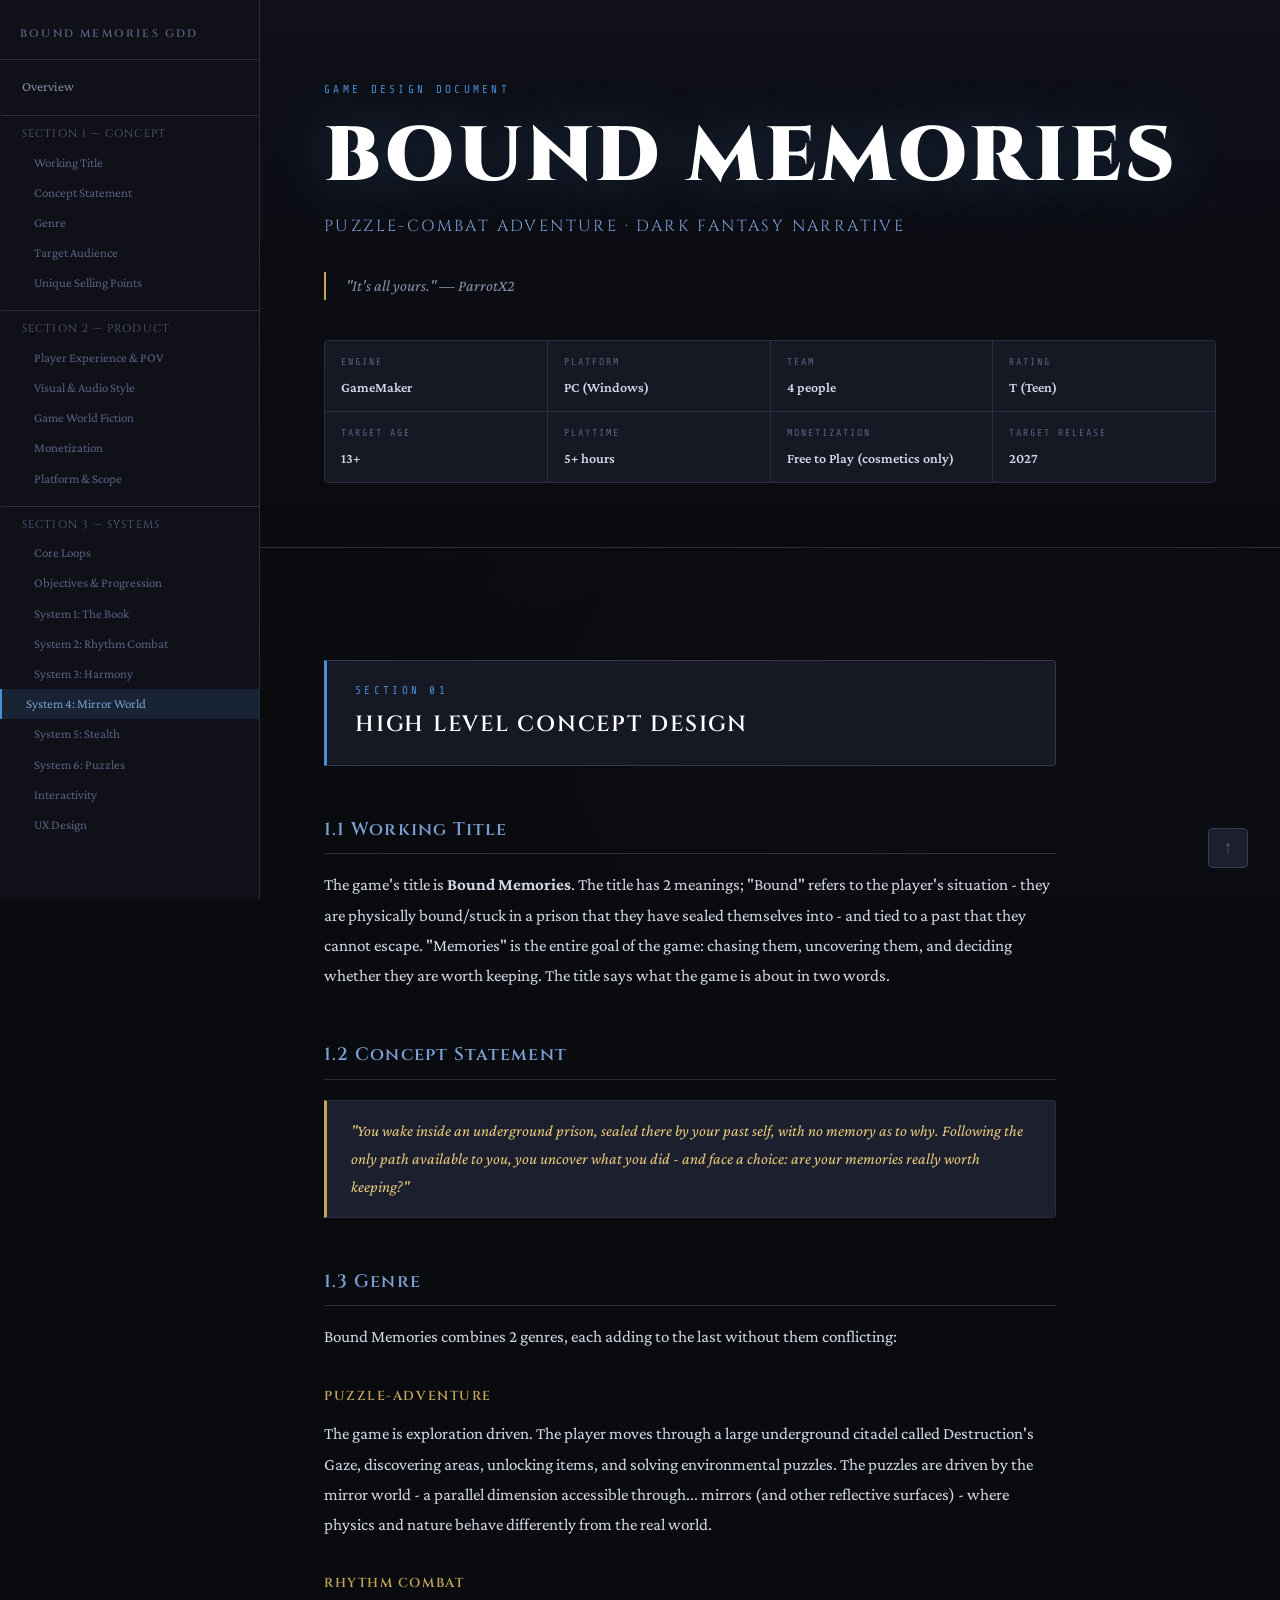
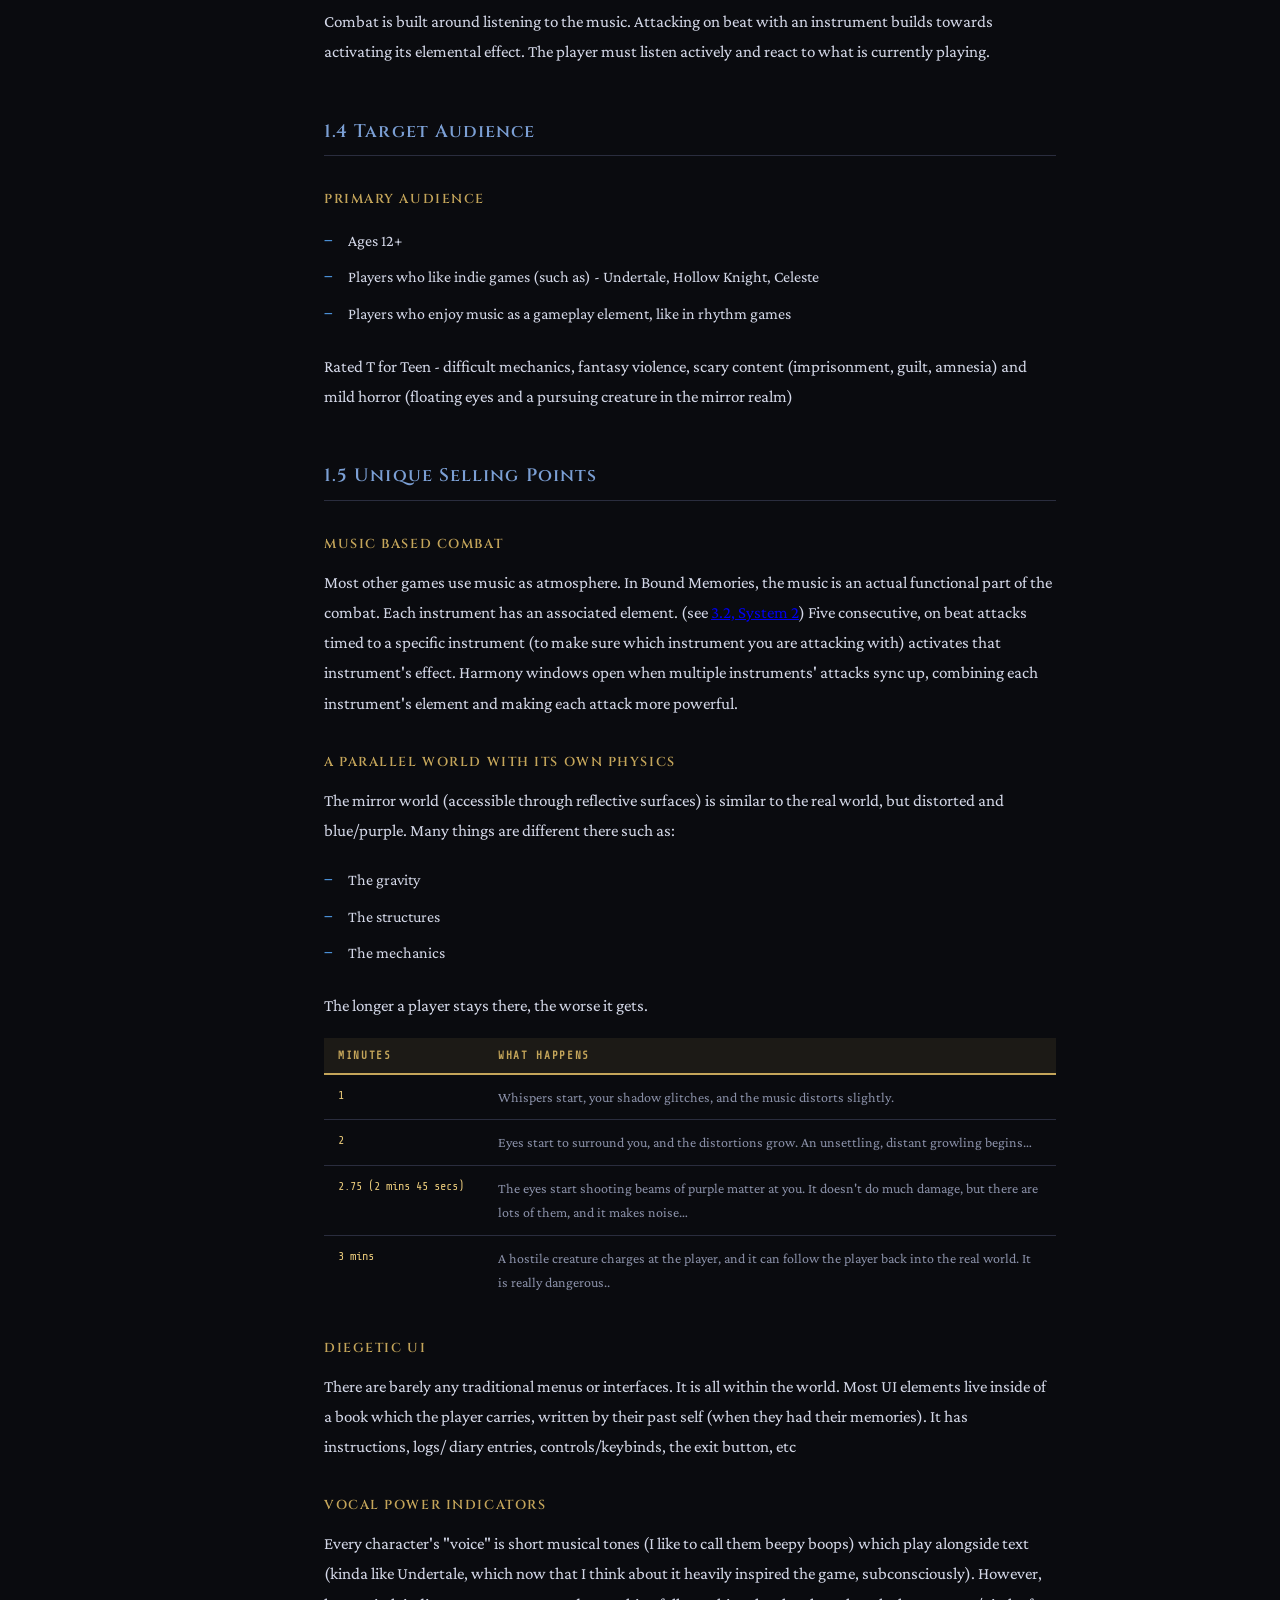
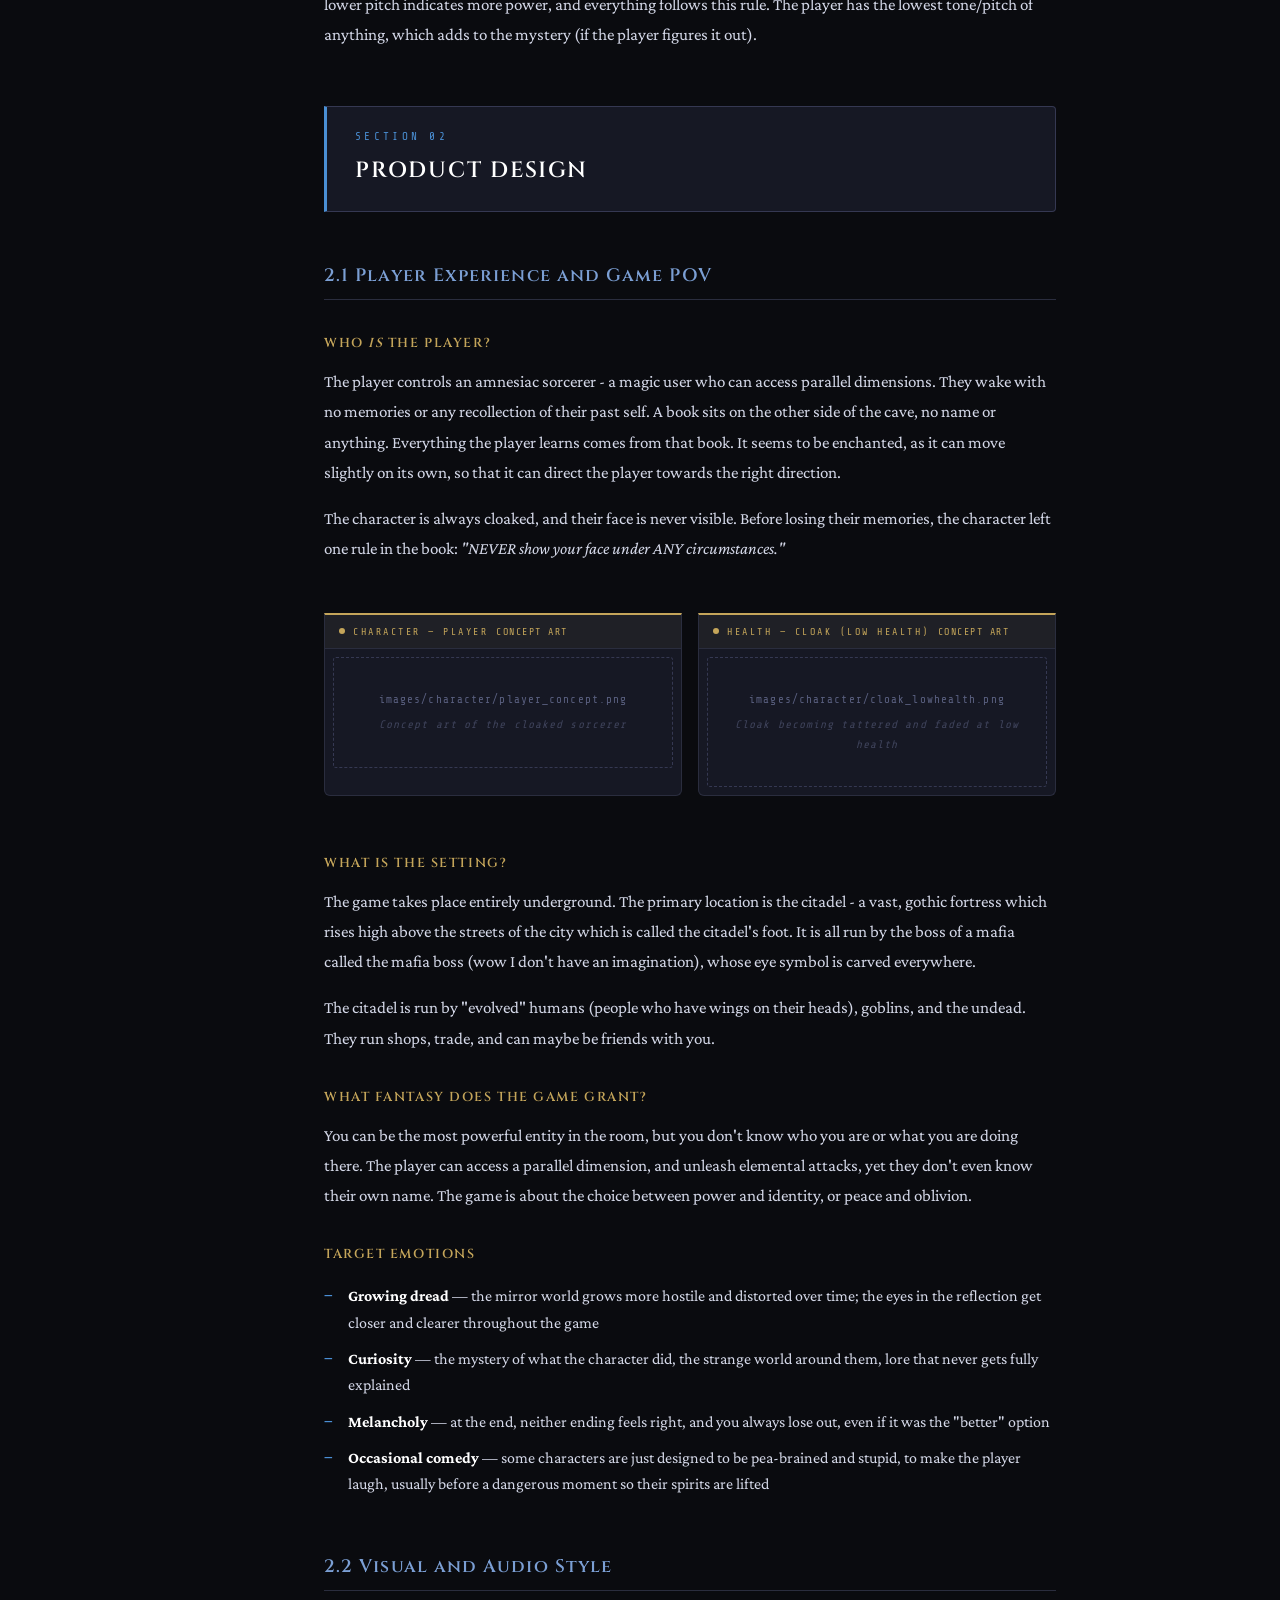
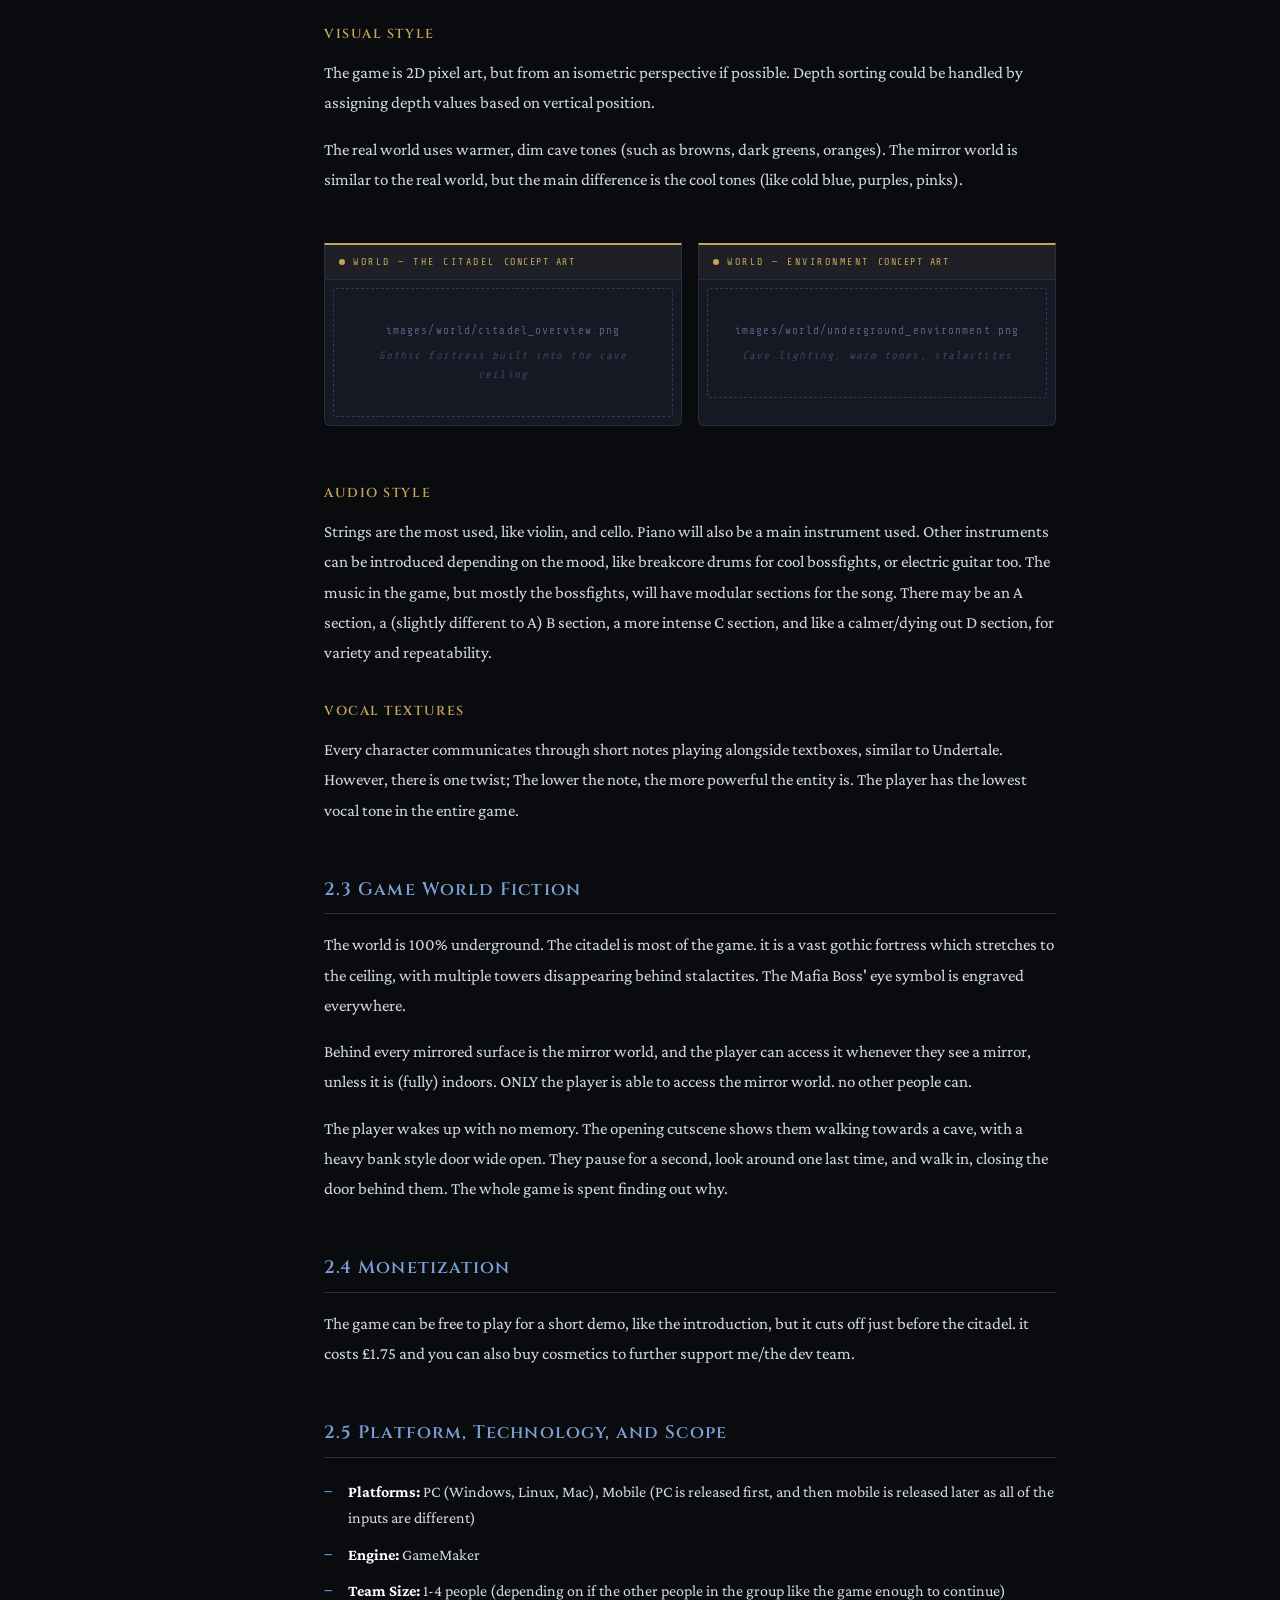
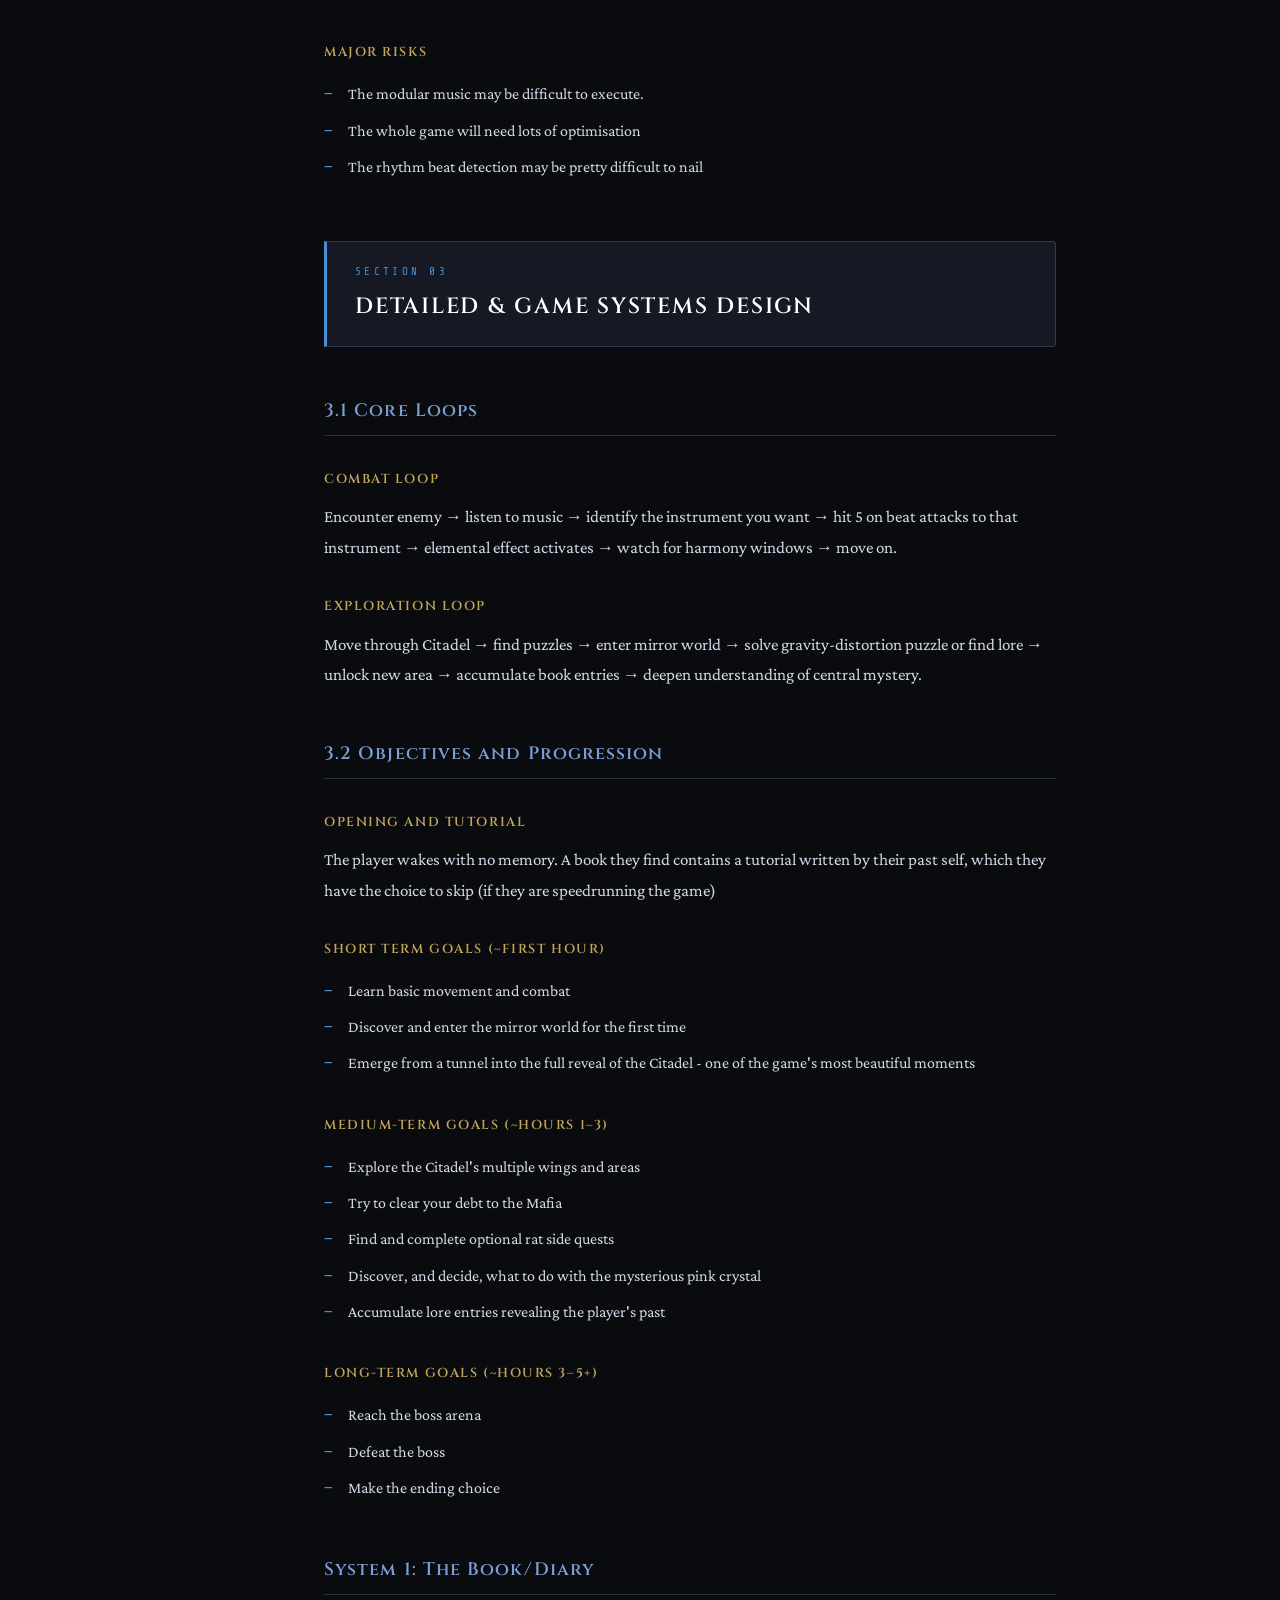
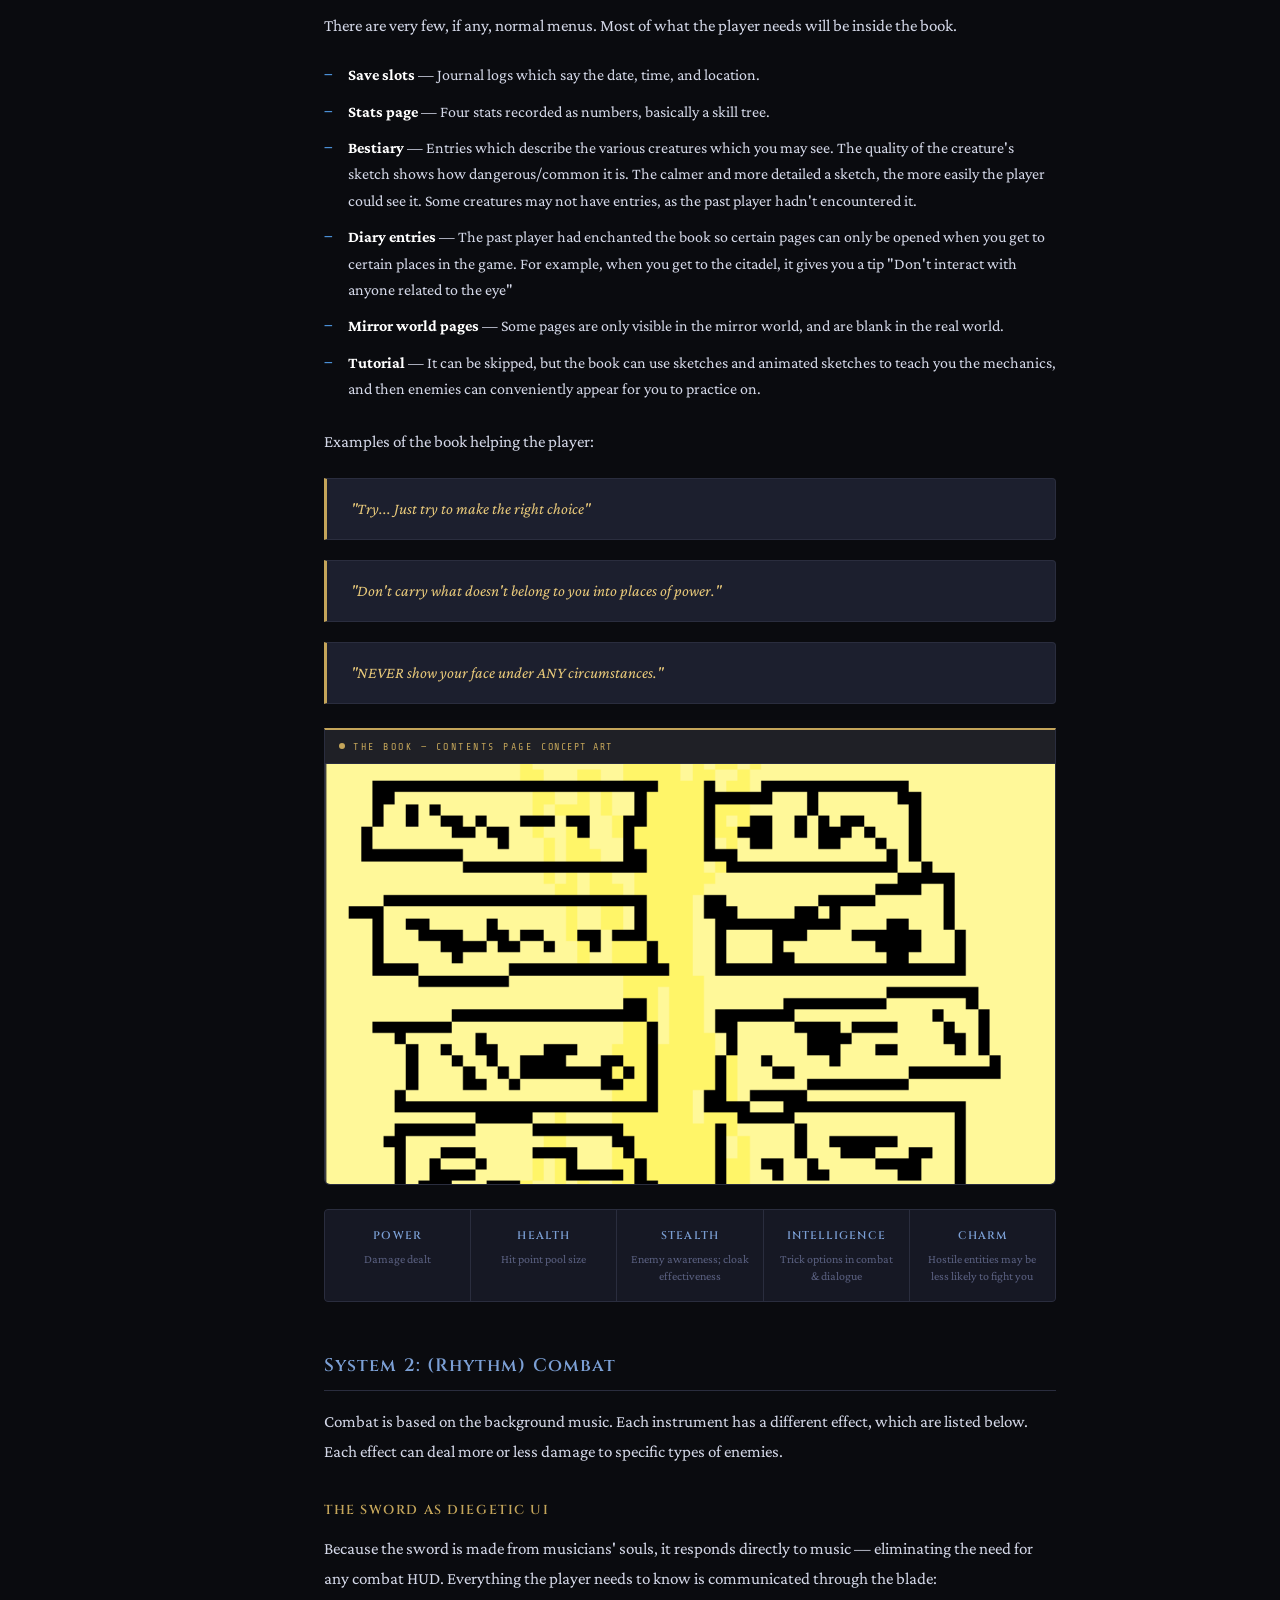
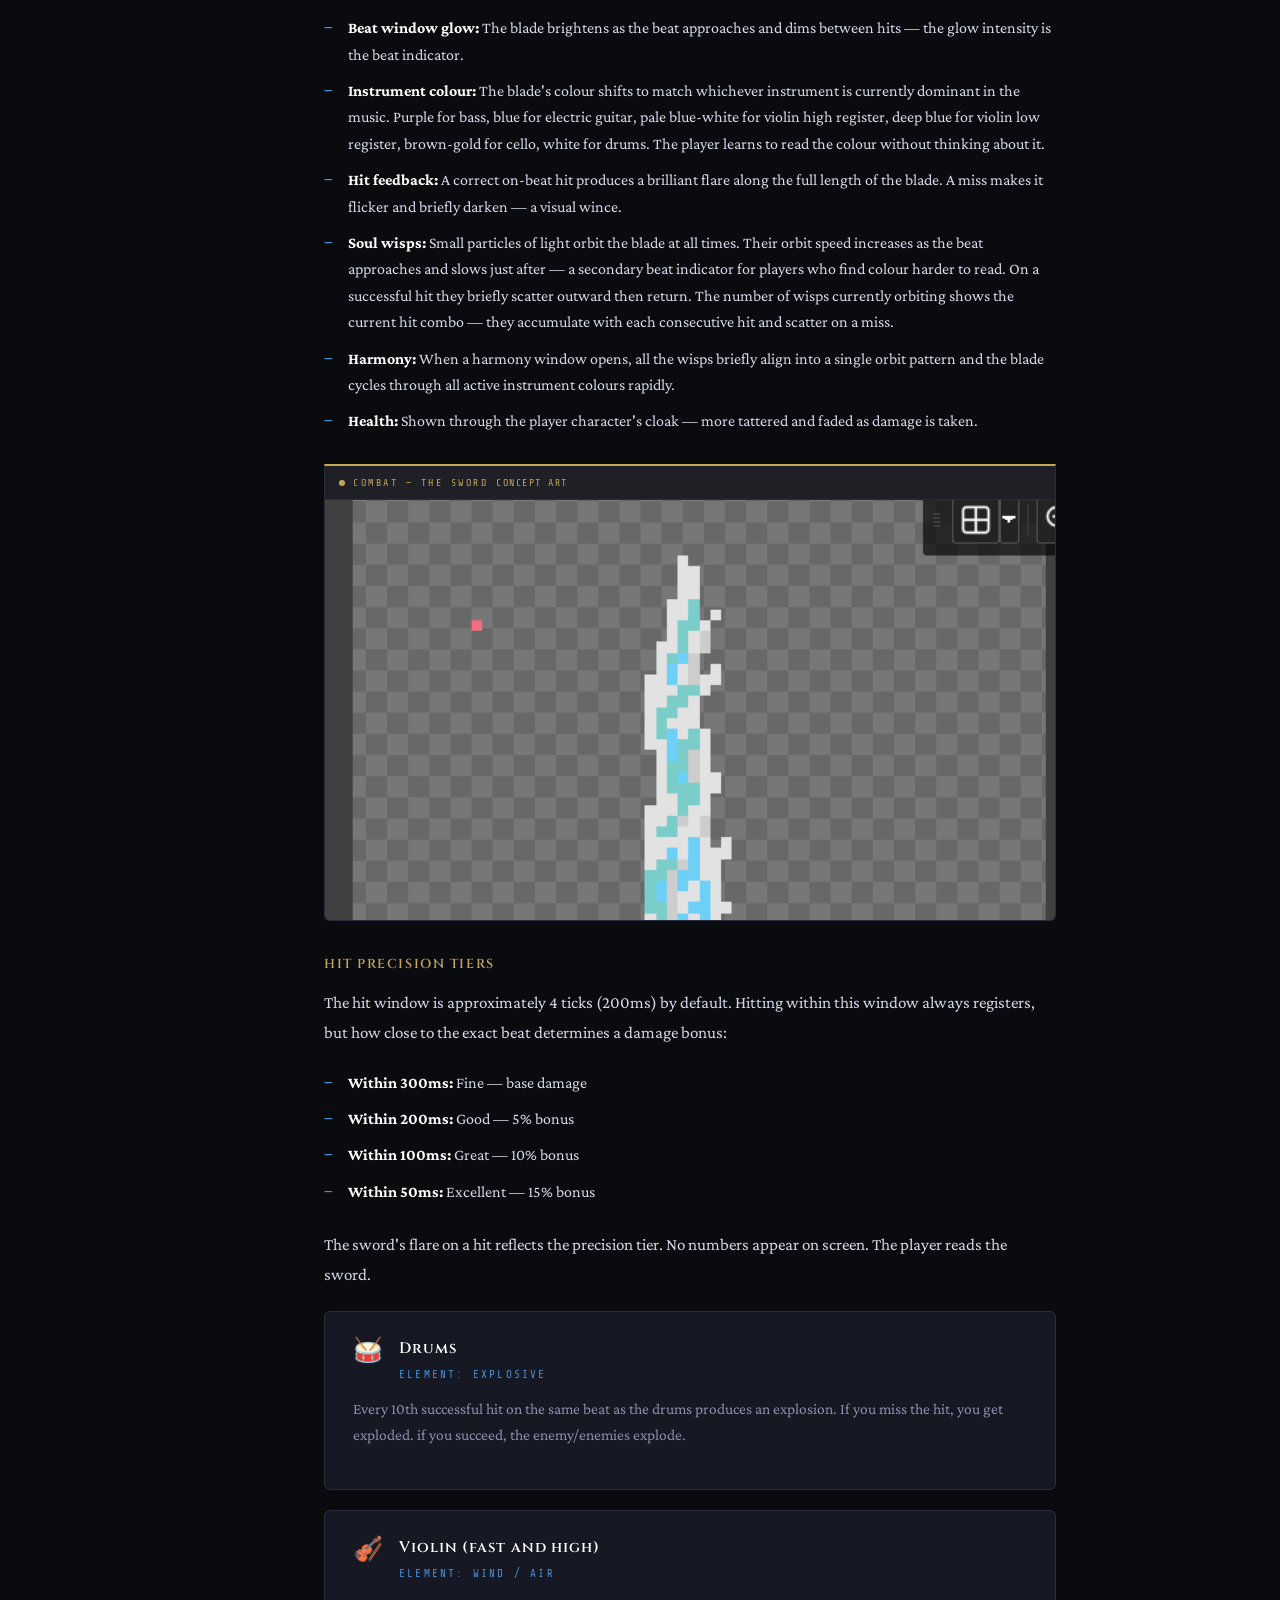
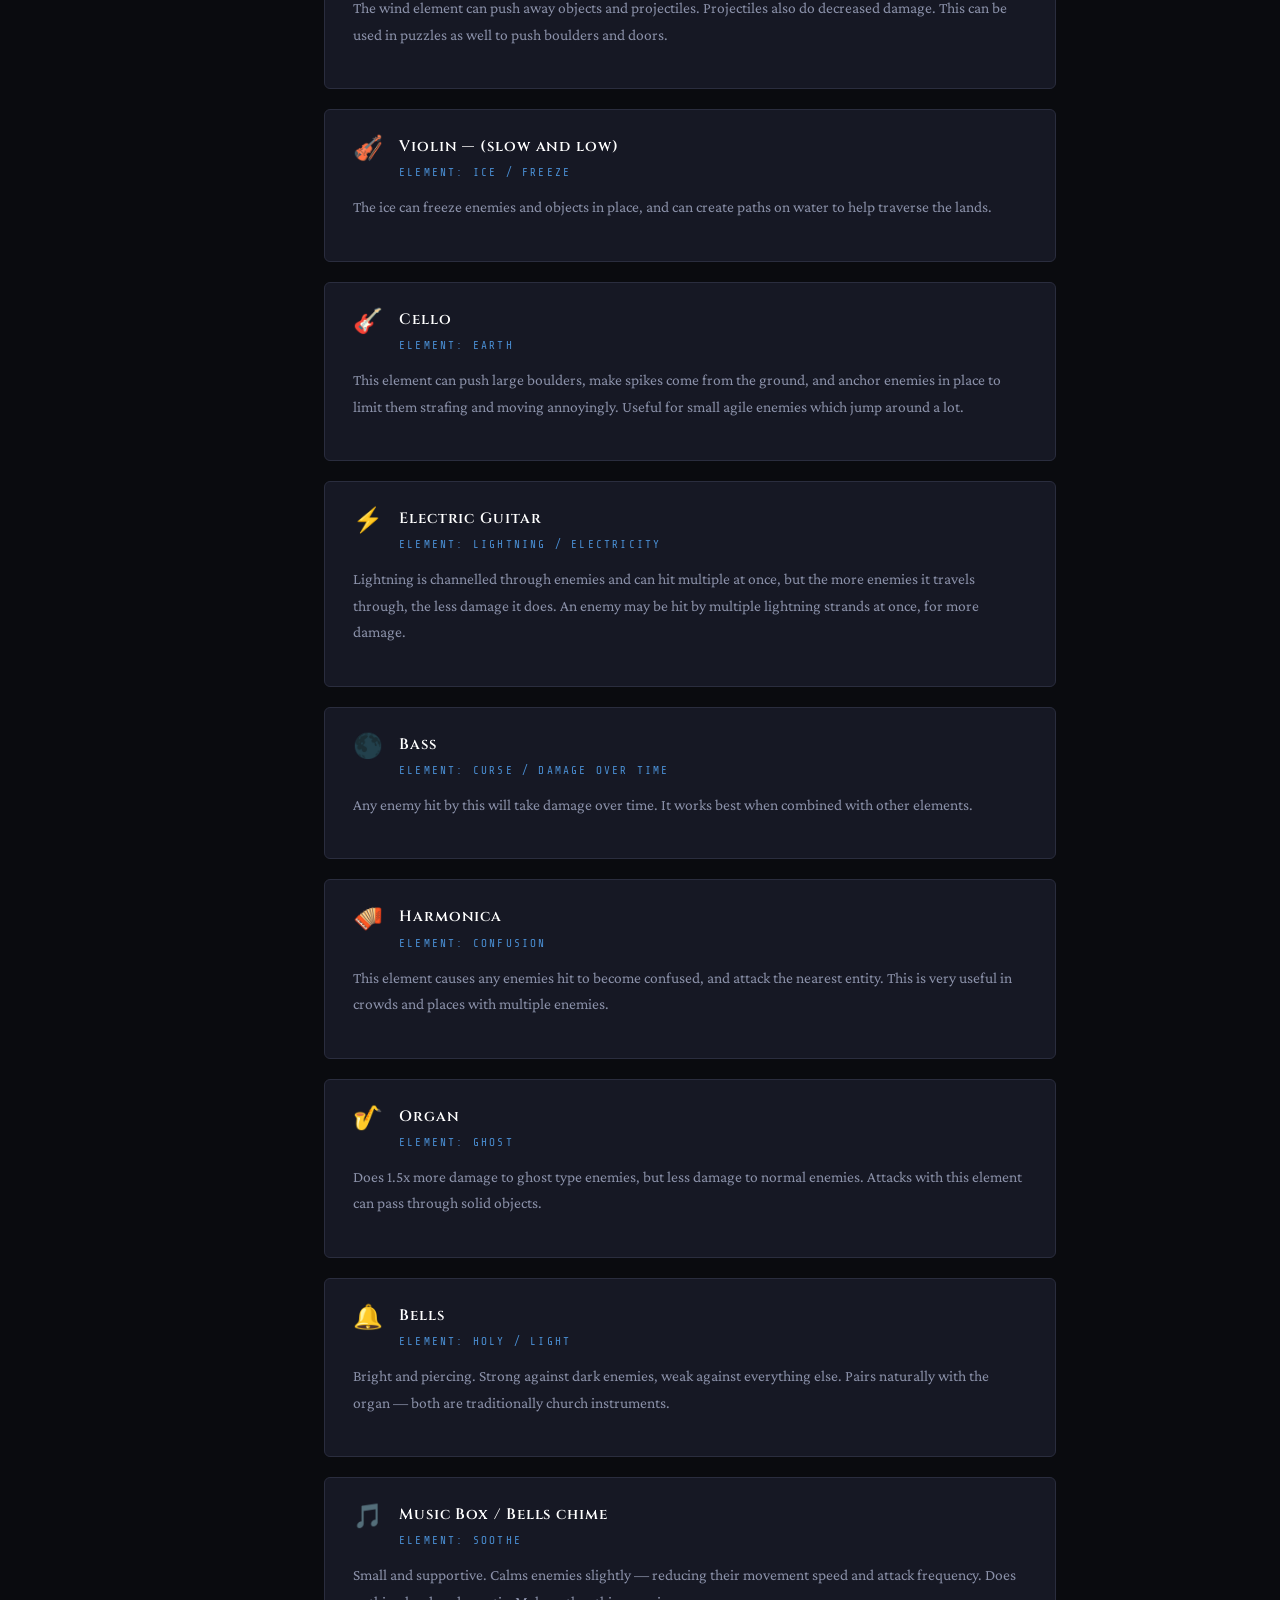
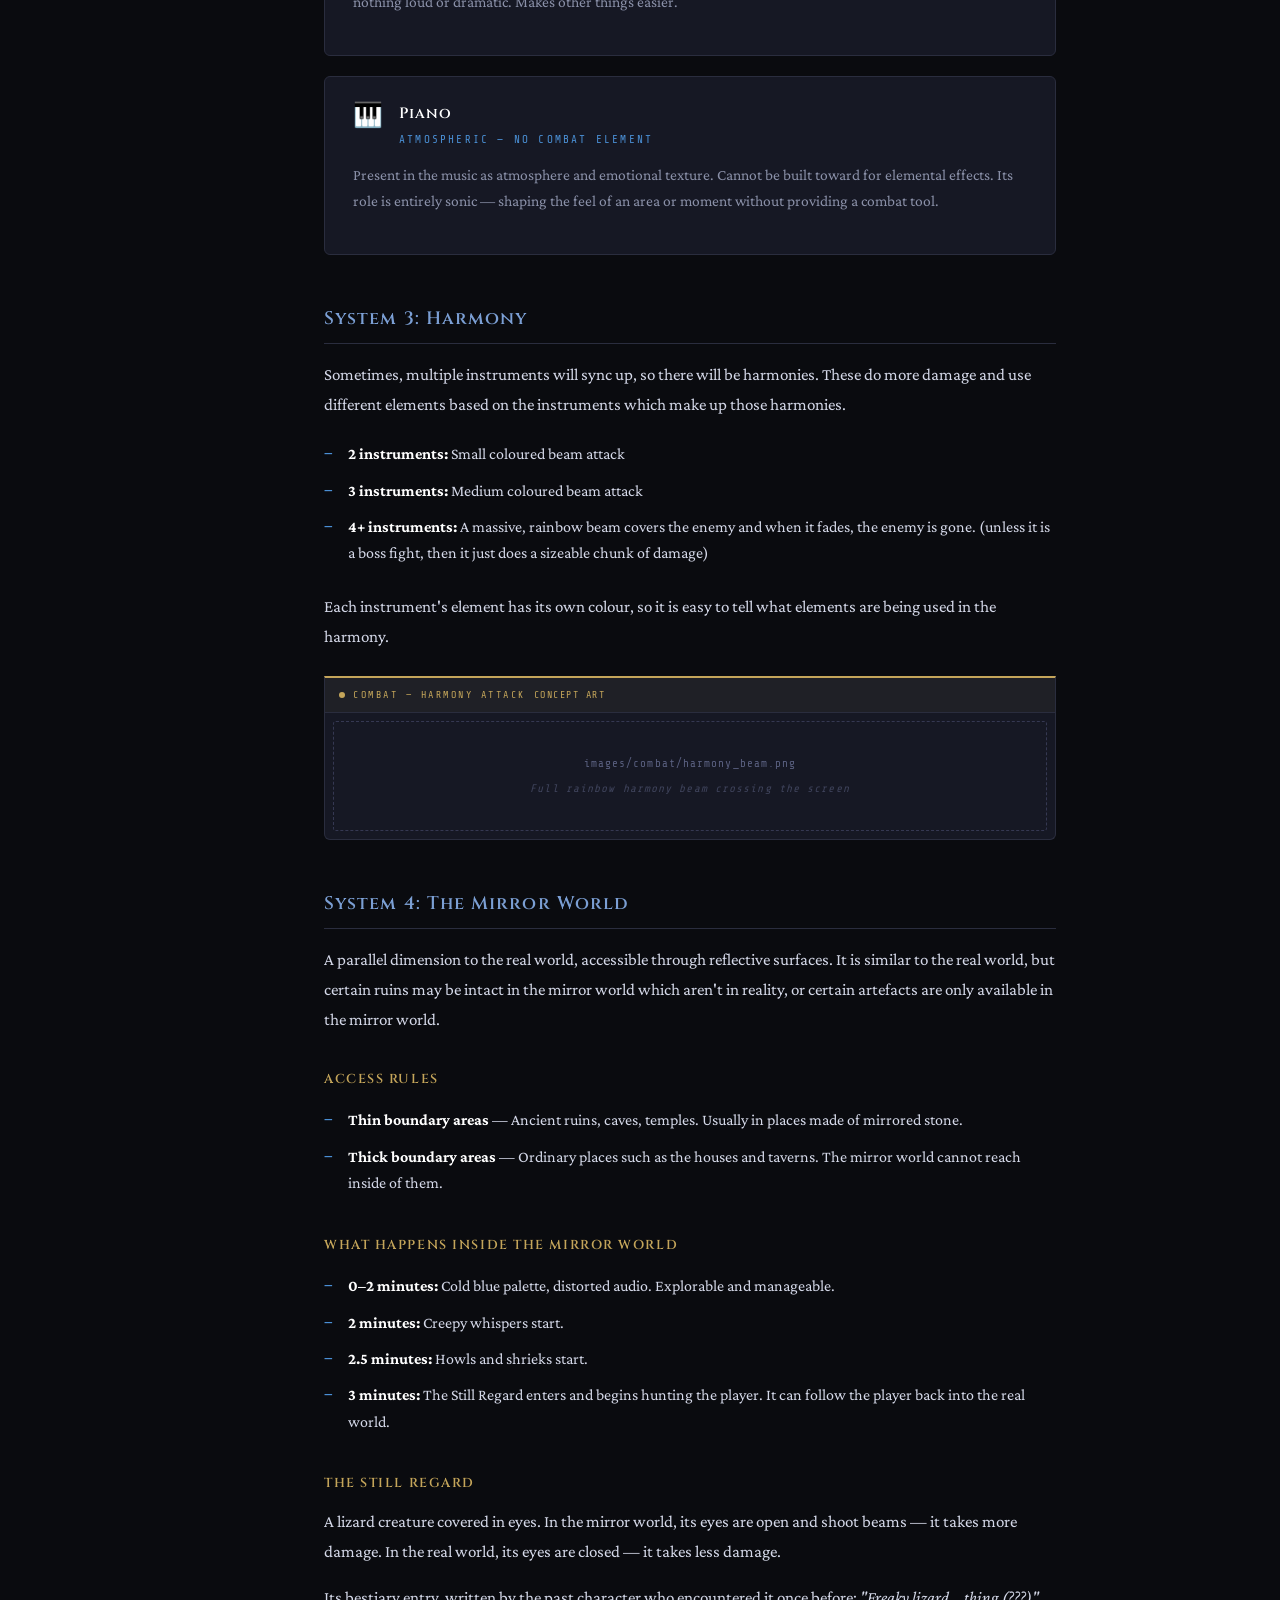
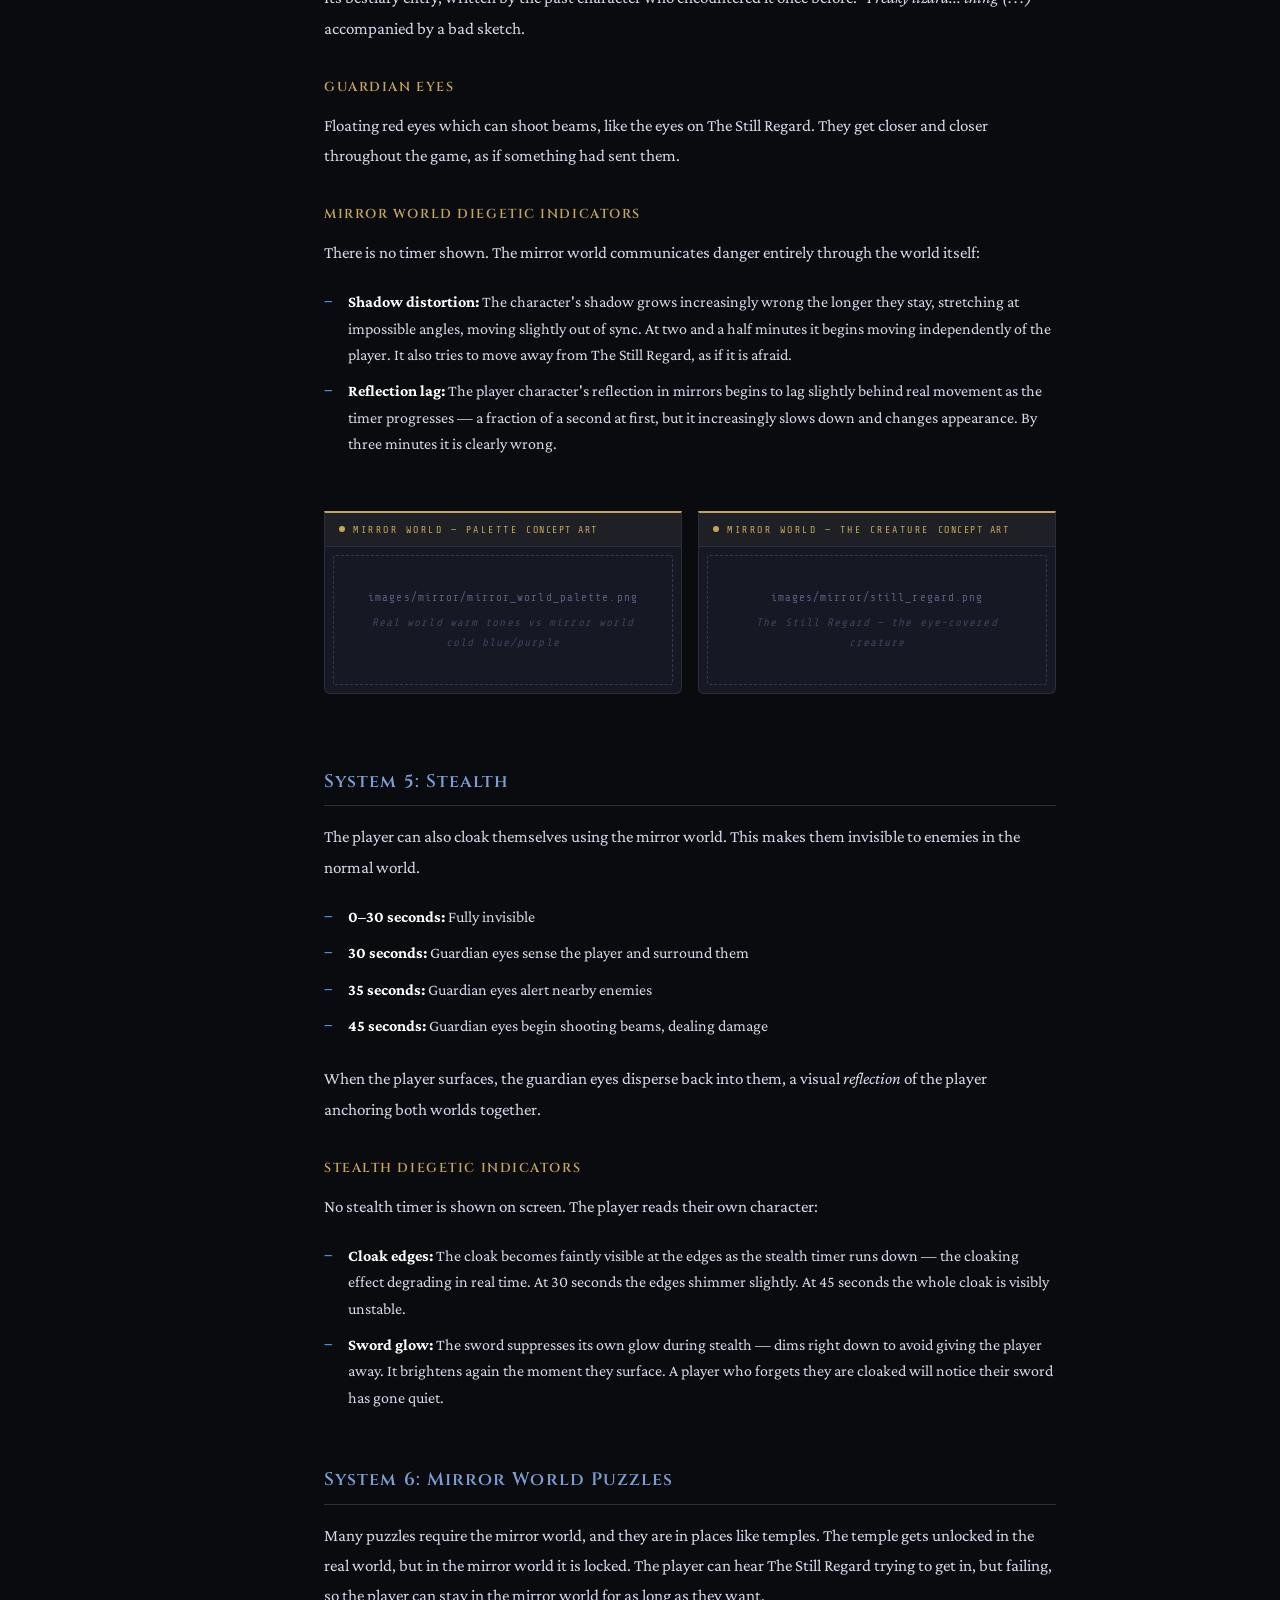
==== commit e30579d7: "Add files via upload" ====
--- a/index.html
+++ b/index.html
@@ -39,7 +39,6 @@
   <a href="#puzzles" class="sub-link">System 6: Puzzles</a>
   <a href="#interactivity" class="sub-link">Interactivity</a>
   <a href="#ux" class="sub-link">UX Design</a>
-  <a href="#music" class="section-link">Appendix — Music</a>
 </nav>
 
 <!-- MAIN -->
@@ -545,25 +544,6 @@
     <p>The rhythm system is structurally designed to produce flow. The music sets the pace — the player does not control the tempo, only their responses to it. The five-hit elemental build creates a short feedback loop inside a longer combat loop: each hit is satisfying, the activation is more satisfying, and the harmony — unpredictable and natural — is the peak. The difficulty sliders maintain flow across skill levels without changing the game's atmosphere or narrative.</p>
 
     <hr class="divider">
-    <div class="section-banner" id="music">
-      <div class="section-banner-num">Appendix</div>
-      <h2>Music Plan</h2>
-    </div>
-
-    <h2 class="subsection">Tools</h2>
-    <ul>
-      <li><strong>DAW:</strong> Cakewalk Sonar / Cakewalk Next (free)</li>
-      <li><strong>Spitfire LABS</strong> — free sample library: soft piano, strings, choir</li>
-      <li><strong>BBC Symphony Orchestra Discover</strong> — free orchestral samples</li>
-      <li><strong>Vital</strong> — free wavetable synthesiser</li>
-      <li><strong>Native Instruments free bundle</strong> — harp, EQ</li>
-      <li><strong>Ample Bass P Lite / Ample Guitar M Lite</strong> — free bass and guitar VSTs</li>
-      <li><strong>Frozen Plain music box</strong> — free</li>
-      <li><strong>Kilohearts free bundle</strong> — distortion, reverb, delay</li>
-      <li><strong>Azali's music</strong> — licensed, credited in game</li>
-    </ul>
-
-    <hr class="divider">
 
   </div><!-- /content -->
 </main>
